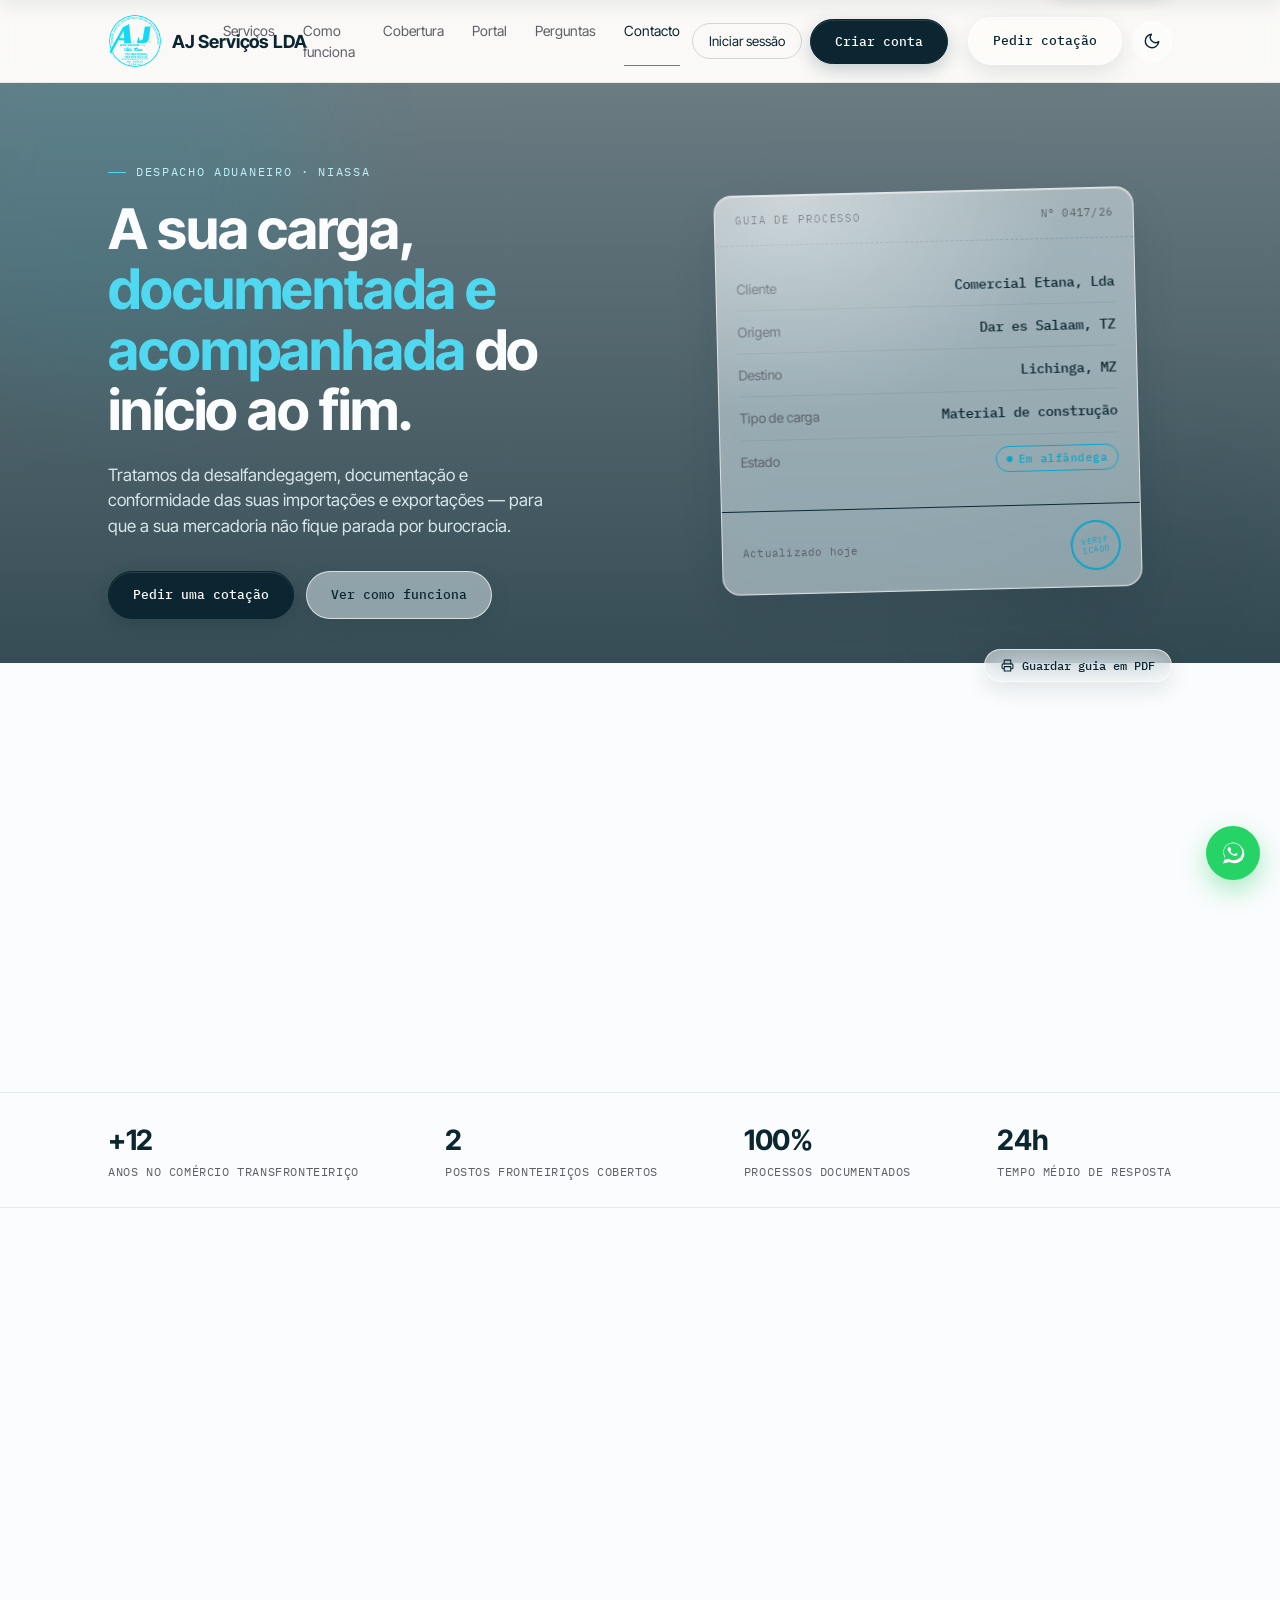
==== index.html @ 0378d236 "Add files via upload" ====
<!DOCTYPE html>
<html lang="pt-MZ">
<head>
<meta charset="UTF-8">
<meta name="viewport" content="width=device-width, initial-scale=1.0">
<title>AJ Serviços LDA — Agência Aduaneira</title>
<meta name="description" content="Despacho aduaneiro, documentação e conformidade para importação e exportação em Lichinga, Niassa. Processos claros, sem surpresas.">
<meta property="og:title" content="AJ Serviços LDA — Despacho aduaneiro em Lichinga">
<meta property="og:description" content="A sua carga, documentada e acompanhada do início ao fim. Peça uma cotação em minutos.">
<meta property="og:type" content="website">
<meta name="theme-color" content="#0B2630">
<link rel="icon" type="image/png" href="[data-uri]">
<link rel="preconnect" href="https://fonts.googleapis.com">
<link rel="preconnect" href="https://fonts.gstatic.com" crossorigin>
<link href="https://fonts.googleapis.com/css2?family=IBM+Plex+Mono:wght@400;500;600&family=Inter+Tight:wght@400;500;600;700;800&display=swap" rel="preload" as="style" onload="this.onload=null;this.rel='stylesheet'"><noscript><link href="https://fonts.googleapis.com/css2?family=IBM+Plex+Mono:wght@400;500;600&family=Inter+Tight:wght@400;500;600;700;800&display=swap" rel="stylesheet"></noscript><style>
:root{--ink:#0B2630;--paper:#FAFCFD;--amber:#0BA5C7;--amber-10: rgba(11,165,199,.1);--amber-glow: rgba(11,165,199,.35);--graphite:#5C5F66;--ink-10: rgba(11,38,48,.08);--ink-20: rgba(11,38,48,.16);--glass-bg: rgba(255,255,255,.46);--glass-bg-dark: rgba(255,255,255,.08);--glass-border: rgba(255,255,255,.65);--glass-border-dark: rgba(255,255,255,.16);--glass-highlight: rgba(255,255,255,.9);--process-bg:#0B2630;--on-dark:#FAFCFD;--header-bg: rgba(250,248,244,.72);--transition-theme: background .4s ease, color .4s ease, border-color .4s ease}[data-theme=dark]{--ink:#EAF6F8;--paper:#081318;--amber:#4FD8EF;--amber-10: rgba(79,216,239,.14);--amber-glow: rgba(79,216,239,.4);--graphite:#A0A4AD;--ink-10: rgba(255,255,255,.08);--ink-20: rgba(255,255,255,.18);--glass-bg: rgba(255,255,255,.06);--glass-bg-dark: rgba(255,255,255,.05);--glass-border: rgba(255,255,255,.14);--glass-border-dark: rgba(255,255,255,.12);--glass-highlight: rgba(255,255,255,.18);--process-bg:#0E232B;--header-bg: rgba(14,20,32,.72)}*{box-sizing:border-box;margin:0;padding:0}html{scroll-behavior:smooth;overflow-x:hidden;width:100%}body{background:var(--paper);color:var(--ink);width:100%;max-width:100vw;font-family:Inter Tight,-apple-system,BlinkMacSystemFont,sans-serif;-webkit-font-smoothing:antialiased;line-height:1.5;overflow-x:hidden;transition:var(--transition-theme)}.mono{font-family:IBM Plex Mono,monospace;letter-spacing:.02em}a{color:inherit}img{max-width:100%;display:block}.wrap{max-width:1120px;margin:0 auto;padding:0 20px;position:relative}@media(min-width:640px){.wrap{padding:0 28px}}section{padding:56px 0;position:relative;overflow:hidden}@media(min-width:720px){section{padding:100px 0}}.eyebrow{font-family:IBM Plex Mono,monospace;font-size:12px;letter-spacing:.14em;text-transform:uppercase;color:var(--amber);display:flex;align-items:center;gap:10px;margin-bottom:18px}.eyebrow:before{content:"";width:18px;height:1px;background:var(--amber)}h1,h2,h3{font-weight:700;letter-spacing:-.02em;color:var(--ink)}.reveal{opacity:0;transform:translateY(26px);transition:opacity .8s cubic-bezier(.2,.7,.2,1),transform .8s cubic-bezier(.2,.7,.2,1)}.reveal.in{opacity:1;transform:translateY(0)}.stagger .reveal:nth-child(1){transition-delay:0s}.stagger .reveal:nth-child(2){transition-delay:.08s}.stagger .reveal:nth-child(3){transition-delay:.16s}.stagger .reveal:nth-child(4){transition-delay:.24s}.stagger .reveal:nth-child(5){transition-delay:.32s}.stagger .reveal:nth-child(6){transition-delay:.4s}.blob{position:absolute;border-radius:50%;filter:blur(60px);pointer-events:none;z-index:0}.glass{position:relative}.glass:before{content:"";position:absolute;inset:0;border-radius:inherit;pointer-events:none;background:radial-gradient(120% 100% at 18% 0%,var(--glass-highlight) 0%,transparent 55%);opacity:.5;mix-blend-mode:overlay}.glass:after{content:"";position:absolute;inset:0;border-radius:inherit;pointer-events:none;box-shadow:inset 0 1px #ffffff80,inset 0 -1px #ffffff14}header{position:sticky;top:0;z-index:60;background:var(--header-bg);backdrop-filter:blur(14px) saturate(160%);-webkit-backdrop-filter:blur(14px) saturate(160%);border-bottom:1px solid var(--ink-10);transition:var(--transition-theme)}.nav{display:flex;align-items:center;justify-content:space-between;padding:16px 0;gap:12px}.brand{display:flex;align-items:center;gap:10px;font-weight:700;font-size:16px;letter-spacing:-.01em}@media(min-width:640px){.brand{font-size:18px}}.brand-mark{width:30px;height:30px;border:1.5px solid var(--ink);border-radius:50%;display:flex;align-items:center;justify-content:center;font-family:IBM Plex Mono,monospace;font-size:11px;font-weight:600;flex-shrink:0}.brand-mark{overflow:hidden;object-fit:cover;display:inline-block}img.brand-mark{border:1.5px solid var(--ink)}.navlinks{display:none;gap:28px;font-size:14px;color:var(--graphite)}@media(min-width:860px){.navlinks{display:flex}}.navlinks a{text-decoration:none;transition:color .15s;position:relative}.navlinks a:after{content:"";position:absolute;left:0;bottom:-4px;width:0;height:1px;background:var(--amber);transition:width .2s}.navlinks a:hover{color:var(--ink)}.navlinks a:hover:after{width:100%}.nav-right{display:flex;align-items:center;gap:10px;position:relative}.icon-btn{width:36px;height:36px;border-radius:50%;display:flex;align-items:center;justify-content:center;background:var(--glass-bg);backdrop-filter:blur(14px);-webkit-backdrop-filter:blur(14px);border:1px solid var(--glass-border);cursor:pointer;transition:transform .3s,border-color .3s;color:var(--ink)}.icon-btn:hover{transform:translateY(-2px);border-color:var(--amber-glow)}.icon-btn svg{width:16px;height:16px}.settings-panel{position:absolute;top:calc(100% + 10px);right:0;min-width:186px;padding:8px;background:var(--glass-bg);backdrop-filter:blur(20px) saturate(180%);-webkit-backdrop-filter:blur(20px) saturate(180%);border:1px solid var(--glass-border);border-radius:14px;box-shadow:0 20px 44px #0b26302e;opacity:0;visibility:hidden;transform:translateY(-6px);transition:opacity .2s,transform .2s,visibility .2s}.settings-panel.open{opacity:1;visibility:visible;transform:translateY(0)}.settings-row{display:flex;align-items:center;justify-content:space-between;gap:10px;padding:9px 10px;border-radius:8px;font-size:12.5px;color:var(--ink);cursor:pointer;font-family:IBM Plex Mono,monospace}.settings-row:hover{background:var(--ink-10)}.settings-row svg{width:14px;height:14px;flex-shrink:0}.settings-row .row-left{display:flex;align-items:center;gap:9px}.btn{font-family:IBM Plex Mono,monospace;font-size:13px;font-weight:500;padding:12px 20px;text-decoration:none;display:inline-flex;align-items:center;gap:8px;cursor:pointer;border:none;overflow:hidden;transition:transform .25s cubic-bezier(.2,.8,.2,1),box-shadow .25s,border-color .25s}@media(min-width:640px){.btn{padding:13px 24px}}.btn-solid{background:var(--ink);color:var(--paper);box-shadow:0 6px 18px #0b263038,inset 0 1px #ffffff1f;border:1px solid var(--ink);position:relative}.btn-solid:hover{transform:translateY(-2px);box-shadow:0 10px 26px #0b26304d,inset 0 1px #ffffff2e}.btn-glass{background:var(--glass-bg);backdrop-filter:blur(16px) saturate(180%);-webkit-backdrop-filter:blur(16px) saturate(180%);border:1px solid var(--glass-border);color:var(--ink);box-shadow:0 8px 22px #0b26301a;position:relative}.btn-glass:hover{transform:translateY(-2px);box-shadow:0 12px 30px #0b263029;border-color:var(--amber-glow)}.btn-round{border-radius:100px}.btn-square{border-radius:6px}.hero{padding:44px 0 32px}@media(min-width:720px){.hero{padding:80px 0 44px}}.hero{position:relative}.hero-bg{position:absolute;inset:0;z-index:0;overflow:hidden}.hero-bg img{position:absolute;inset:0;width:100%;height:100%;object-fit:cover;opacity:0;animation:heroFade 14s ease-in-out infinite}.hero-bg img:nth-child(2){animation-delay:7s}.hero-bg:after{content:"";position:absolute;inset:0;background:linear-gradient(180deg,#0b263099,#0b2630d1)}@keyframes heroFade{0%{opacity:0}8%{opacity:1}43%{opacity:1}50%{opacity:0}to{opacity:0}}.hero .eyebrow{color:#bfeff7}.hero .eyebrow:before{background:#4fd8ef}.hero h1{color:#fafcfd}.hero .blob-1{width:280px;height:280px;top:-80px;left:-80px;background:var(--amber-glow);opacity:.35}.hero .blob-2{width:240px;height:240px;bottom:-100px;right:-60px;background:var(--ink);opacity:.1}@media(min-width:720px){.hero .blob-1{width:420px;height:420px;top:-120px;left:-100px}.hero .blob-2{width:360px;height:360px;bottom:-140px;right:-60px}}.hero-grid{display:grid;grid-template-columns:1fr;gap:36px;align-items:center;position:relative;z-index:1}@media(min-width:900px){.hero-grid{grid-template-columns:1.1fr .9fr;gap:56px}}.hero h1{font-size:clamp(30px,7vw,56px);line-height:1.08;margin-bottom:18px}@media(min-width:720px){.hero h1{margin-bottom:22px}}.hero h1 em{font-style:normal;color:var(--amber)}.hero p{font-size:16px;color:var(--graphite);max-width:46ch;margin-bottom:26px}@media(min-width:720px){.hero p{font-size:17px;margin-bottom:32px}}.hero-actions{display:flex;gap:12px;flex-wrap:wrap}.manifest{background:var(--glass-bg);backdrop-filter:blur(22px) saturate(180%);-webkit-backdrop-filter:blur(22px) saturate(180%);border:1px solid var(--glass-border);border-radius:18px;box-shadow:0 20px 50px #0b263024;max-width:420px;margin:0 auto;z-index:1;opacity:0;transform:translateY(18px) rotate(0);animation:stampIn .8s cubic-bezier(.2,.7,.2,1) .3s forwards}@media(min-width:900px){.manifest{transform:translateY(18px) rotate(-1.4deg);margin:0}}@keyframes stampIn{to{opacity:1;transform:translateY(0) rotate(0)}}@media(min-width:900px){@keyframes stampIn{to{opacity:1;transform:translateY(0) rotate(-1.4deg)}}}.manifest-head{display:flex;justify-content:space-between;align-items:center;padding:16px 20px;border-bottom:1px dashed var(--ink-20);font-family:IBM Plex Mono,monospace;font-size:11px;letter-spacing:.08em;text-transform:uppercase;color:var(--graphite)}.manifest-body{padding:22px 20px}.manifest-row{display:flex;justify-content:space-between;padding:11px 0;border-bottom:1px solid var(--ink-10);font-size:13.5px;gap:10px}.manifest-row:last-child{border-bottom:none}.manifest-row .label{color:var(--graphite);flex-shrink:0}.manifest-row .value{font-family:IBM Plex Mono,monospace;font-weight:500;text-align:right}.status-pill{display:inline-flex;align-items:center;gap:6px;font-family:IBM Plex Mono,monospace;font-size:11px;letter-spacing:.04em;padding:4px 10px;border-radius:100px;border:1px solid var(--amber);color:var(--amber)}.status-pill:before{content:"";width:6px;height:6px;border-radius:50%;background:var(--amber);animation:pulse 1.8s ease-in-out infinite}@keyframes pulse{0%,to{opacity:1;box-shadow:0 0 #0ba5c780}50%{opacity:.6;box-shadow:0 0 0 5px #0ba5c700}}.manifest-foot{padding:16px 20px;border-top:1.5px solid var(--ink);display:flex;justify-content:space-between;align-items:center}.seal-stamp{width:50px;height:50px;border:2px solid var(--amber);border-radius:50%;display:flex;align-items:center;justify-content:center;flex-direction:column;color:var(--amber);font-family:IBM Plex Mono,monospace;font-size:8px;letter-spacing:.06em;transform:rotate(-8deg);text-align:center;line-height:1.15;flex-shrink:0}.trust-strip{border-top:1px solid var(--ink-10);border-bottom:1px solid var(--ink-10);padding:26px 0;overflow:hidden}.trust-grid{display:grid;grid-template-columns:1fr 1fr;gap:20px;font-family:IBM Plex Mono,monospace;font-size:11.5px;color:var(--graphite);text-transform:uppercase;letter-spacing:.05em}@media(min-width:640px){.trust-grid{display:flex;justify-content:space-between;gap:24px;font-size:12px}}.trust-grid strong{display:block;font-family:Inter Tight,sans-serif;font-size:24px;color:var(--ink);text-transform:none;letter-spacing:-.01em;margin-bottom:2px}@media(min-width:640px){.trust-grid strong{font-size:28px}}.section-head{max-width:60ch;margin-bottom:40px}@media(min-width:720px){.section-head{margin-bottom:56px}}.section-head h2{font-size:clamp(24px,6vw,38px)}.section-head p{color:var(--graphite);font-size:15.5px;margin-top:14px}@media(min-width:720px){.section-head p{font-size:16px}}.services-grid{display:grid;grid-template-columns:1fr;gap:16px}@media(min-width:600px){.services-grid{grid-template-columns:1fr 1fr;gap:18px}}@media(min-width:900px){.services-grid{grid-template-columns:repeat(3,1fr)}}.service{background:var(--glass-bg);backdrop-filter:blur(10px);-webkit-backdrop-filter:blur(10px);border:1px solid var(--ink-10);border-radius:14px;padding:26px 22px;transition:transform .3s cubic-bezier(.2,.8,.2,1),box-shadow .3s,border-color .3s}@media(min-width:720px){.service{padding:30px 26px}}.service:hover{transform:translateY(-5px);box-shadow:0 16px 34px #0b26301f;border-color:var(--amber-glow)}.service .icon{width:38px;height:38px;border-radius:10px;background:var(--amber-10);color:var(--amber);display:flex;align-items:center;justify-content:center;margin-bottom:16px;font-family:IBM Plex Mono,monospace;font-size:13px;font-weight:600}.service h3{font-size:17.5px;margin-bottom:9px}.service p{font-size:14px;color:var(--graphite)}.why-grid{display:grid;grid-template-columns:1fr;gap:14px}@media(min-width:560px){.why-grid{grid-template-columns:1fr 1fr}}@media(min-width:900px){.why-grid{grid-template-columns:repeat(4,1fr);gap:16px}}.why-card{padding:24px 20px;border-radius:14px;background:var(--glass-bg);backdrop-filter:blur(14px) saturate(160%);-webkit-backdrop-filter:blur(14px) saturate(160%);border:1px solid var(--glass-border);box-shadow:0 10px 26px #0b26300f}.why-card .num{font-family:IBM Plex Mono,monospace;font-size:22px;color:var(--amber);display:block;margin-bottom:10px}.why-card h3{font-size:15.5px;margin-bottom:6px}.why-card p{font-size:13px;color:var(--graphite)}.process{background:var(--process-bg);color:var(--on-dark);transition:var(--transition-theme)}.process .blob-3{width:320px;height:320px;top:-140px;right:-120px;background:var(--amber-glow);opacity:.18}@media(min-width:720px){.process .blob-3{width:500px;height:500px;top:-200px;right:-150px}}.process .eyebrow{color:#4fd8ef}.process .eyebrow:before{background:#4fd8ef}.process .section-head h2{color:var(--on-dark)}.process .section-head p{color:#faf8f4a6}.steps{display:grid;grid-template-columns:1fr;gap:14px;position:relative;z-index:1}@media(min-width:560px){.steps{grid-template-columns:1fr 1fr}}@media(min-width:900px){.steps{grid-template-columns:repeat(4,1fr);gap:16px}}.step{padding:24px 22px;border-radius:14px;background:var(--glass-bg-dark);backdrop-filter:blur(14px);-webkit-backdrop-filter:blur(14px);border:1px solid var(--glass-border-dark);transition:transform .3s cubic-bezier(.2,.8,.2,1),border-color .3s}.step:hover{transform:translateY(-4px);border-color:#0ba5c799}.step .num{font-family:IBM Plex Mono,monospace;font-size:12px;color:#4fd8ef;display:block;margin-bottom:14px}.step h3{font-size:16px;color:var(--on-dark);margin-bottom:8px;font-weight:600}.step p{font-size:13.5px;color:#faf8f499}.testimonial{text-align:center}.testimonial blockquote{font-size:clamp(19px,4.4vw,28px);line-height:1.4;max-width:56ch;margin:0 auto 24px;font-weight:500;letter-spacing:-.01em}.testimonial blockquote:before{content:"\201c";color:var(--amber)}.testimonial blockquote:after{content:"\201d";color:var(--amber)}.testimonial .who{font-family:IBM Plex Mono,monospace;font-size:12px;color:var(--graphite);text-transform:uppercase;letter-spacing:.06em}.route-wrap{background:var(--glass-bg);backdrop-filter:blur(16px) saturate(160%);-webkit-backdrop-filter:blur(16px) saturate(160%);border:1px solid var(--glass-border);border-radius:18px;padding:24px 18px 16px;box-shadow:0 16px 40px #0b263014}@media(min-width:720px){.route-wrap{padding:36px 28px 24px}}.route-svg{width:100%;height:auto;display:block}.route-path{stroke:var(--amber);stroke-width:2;fill:none;stroke-dasharray:600;stroke-dashoffset:600;transition:stroke-dashoffset 2.2s cubic-bezier(.2,.7,.2,1)}.route-wrap.in .route-path{stroke-dashoffset:0}.route-dot{fill:var(--ink)}.route-dot.end{fill:var(--amber)}.route-pulse{fill:none;stroke:var(--amber);stroke-width:1.5;opacity:0}.route-wrap.in .route-pulse{animation:routePulse 2s ease-out 2.1s infinite}@keyframes routePulse{0%{opacity:.8;r:6}to{opacity:0;r:18}}.route-label{font-family:IBM Plex Mono,monospace;font-size:10px;fill:var(--graphite)}@media(min-width:640px){.route-label{font-size:11px}}.route-label.strong{fill:var(--ink);font-weight:600}.portal-grid{display:grid;grid-template-columns:1fr;gap:32px;align-items:center}@media(min-width:900px){.portal-grid{grid-template-columns:.85fr 1.15fr;gap:48px}}.portal-mock{border-radius:16px;overflow:hidden;background:var(--glass-bg);backdrop-filter:blur(20px) saturate(180%);-webkit-backdrop-filter:blur(20px) saturate(180%);border:1px solid var(--glass-border);box-shadow:0 24px 60px #0b263024}.portal-bar{display:flex;gap:6px;padding:12px 16px;border-bottom:1px solid var(--ink-10)}.portal-bar span{width:9px;height:9px;border-radius:50%;background:var(--ink-20)}.portal-bar span:nth-child(1){background:#e28b7a}.portal-bar span:nth-child(2){background:#e8c069}.portal-bar span:nth-child(3){background:#8fb99b}.portal-table{padding:14px}@media(min-width:640px){.portal-table{padding:18px}}.portal-table-row{display:grid;grid-template-columns:1.4fr 1fr 1fr;gap:6px;padding:10px 6px;font-size:11px;align-items:center;border-radius:8px;transition:background .2s}@media(min-width:640px){.portal-table-row{gap:10px;padding:11px 8px;font-size:12.5px}}.portal-table-row:not(.head):hover{background:#7f7f7f14}.portal-table-row.head{font-family:IBM Plex Mono,monospace;font-size:9.5px;text-transform:uppercase;letter-spacing:.05em;color:var(--graphite);border-bottom:1px solid var(--ink-10);margin-bottom:4px}@media(min-width:640px){.portal-table-row.head{font-size:10.5px}}.tag{font-family:IBM Plex Mono,monospace;font-size:9.5px;padding:3px 7px;border-radius:100px;display:inline-block;width:fit-content;transition:background .4s,color .4s}@media(min-width:640px){.tag{font-size:10.5px;padding:4px 9px}}.tag.pending{background:var(--amber-10);color:var(--amber)}.tag.progress{background:#0b263014;color:var(--ink)}.tag.done{background:#4c6e5a1f;color:#4c6e5a}.portal-copy p{color:var(--graphite);font-size:15.5px;margin:16px 0 24px;max-width:44ch}@media(min-width:720px){.portal-copy p{font-size:16px}}.docs-grid{display:grid;grid-template-columns:1fr;gap:18px;perspective:1200px}@media(min-width:560px){.docs-grid{grid-template-columns:1fr 1fr;gap:22px}}@media(min-width:860px){.docs-grid{grid-template-columns:repeat(3,1fr);gap:26px}}.doc-card{background:var(--glass-bg);backdrop-filter:blur(14px) saturate(160%);-webkit-backdrop-filter:blur(14px) saturate(160%);border:1px solid var(--glass-border);border-radius:14px;padding:22px;box-shadow:0 18px 40px #0b26301a;transform-style:preserve-3d;transition:transform .15s ease-out,box-shadow .3s}@media(min-width:640px){.doc-card{padding:24px}}.doc-card:hover{box-shadow:0 24px 54px #0b26302e}.doc-tag{font-family:IBM Plex Mono,monospace;font-size:10px;color:var(--amber);text-transform:uppercase;letter-spacing:.08em;margin-bottom:14px;display:block}.doc-line{height:8px;border-radius:3px;background:var(--ink-10);margin-bottom:9px}.doc-line.w80{width:80%}.doc-line.w60{width:60%}.doc-line.w95{width:95%}.doc-line.w45{width:45%}.doc-foot{margin-top:18px;display:flex;justify-content:space-between;align-items:center}.doc-stamp{width:34px;height:34px;border-radius:50%;border:1.5px solid var(--amber);opacity:.7}.faq-item{border-bottom:1px solid var(--ink-10)}.faq-q{display:flex;justify-content:space-between;align-items:center;padding:19px 4px;cursor:pointer;font-size:15px;font-weight:600;gap:12px}@media(min-width:640px){.faq-q{font-size:16px;padding:22px 4px}}.faq-q .plus{color:var(--amber);transition:transform .3s;flex-shrink:0;display:flex}.faq-q .plus svg{width:16px;height:16px}.faq-item.open .plus{transform:rotate(180deg)}.faq-a{max-height:0;overflow:hidden;transition:max-height .35s ease,padding .35s ease;font-size:14px;color:var(--graphite);padding:0 4px}@media(min-width:640px){.faq-a{font-size:14.5px}}.faq-item.open .faq-a{max-height:700px;padding:0 4px 20px}.contact{background:var(--paper);border-top:1px solid var(--ink-10)}.contact-grid{display:grid;grid-template-columns:1fr;gap:36px}@media(min-width:900px){.contact-grid{grid-template-columns:.9fr 1.1fr;gap:56px}}.contact-info p{color:var(--graphite);font-size:15.5px;margin:16px 0 26px;max-width:40ch}@media(min-width:720px){.contact-info p{font-size:16px;margin-bottom:28px}}.contact-line{display:flex;justify-content:space-between;padding:13px 0;border-bottom:1px solid var(--ink-10);font-size:13.5px;gap:8px}@media(min-width:640px){.contact-line{font-size:14px}}.contact-line span:first-child{color:var(--graphite)}.contact-line span:last-child{font-family:IBM Plex Mono,monospace}#quoteForm{border-radius:16px;padding:24px;background:var(--glass-bg);backdrop-filter:blur(18px) saturate(180%);-webkit-backdrop-filter:blur(18px) saturate(180%);border:1px solid var(--glass-border);box-shadow:0 20px 50px #0b26301a}@media(min-width:640px){#quoteForm{padding:34px}}.field{margin-bottom:18px}@media(min-width:640px){.field{margin-bottom:20px}}.field label{display:block;font-family:IBM Plex Mono,monospace;font-size:11px;text-transform:uppercase;letter-spacing:.06em;color:var(--graphite);margin-bottom:8px}.field input,.field textarea,.field select{width:100%;border:none;border-bottom:1.5px solid var(--ink-20);background:transparent;padding:9px 2px;font-family:Inter Tight,sans-serif;font-size:16px;color:var(--ink);outline:none;transition:border-color .15s}.field select{appearance:none;-webkit-appearance:none;background-image:url("data:image/svg+xml,%3Csvg xmlns='http://www.w3.org/2000/svg' viewBox='0 0 24 24' fill='none' stroke='%235C5F66' stroke-width='2' stroke-linecap='round' stroke-linejoin='round'%3E%3Cpolyline points='6 9 12 15 18 9'%3E%3C/polyline%3E%3C/svg%3E");background-repeat:no-repeat;background-position:right 2px center;background-size:16px}.field select option{color:#111}.field input:focus,.field textarea:focus{border-bottom-color:var(--amber)}.field textarea{resize:vertical;min-height:70px}#quoteForm .btn{width:100%;justify-content:center;margin-top:6px}footer{border-top:1px solid var(--ink-10);padding:32px 0}@media(min-width:720px){footer{padding:40px 0}}.footer-row{display:flex;justify-content:space-between;align-items:center;flex-wrap:wrap;gap:12px;font-size:12.5px;color:var(--graphite)}@media(min-width:640px){.footer-row{font-size:13px}}@media(prefers-reduced-motion:reduce){.manifest{animation:none;opacity:1}.reveal{opacity:1;transform:none;transition:none}html{scroll-behavior:auto}.status-pill:before{animation:none}.route-wrap.in .route-pulse{animation:none}}:focus-visible{outline:2px solid var(--amber);outline-offset:2px}#adminView{display:none;background:var(--paper);min-height:100vh}#adminView .app{display:flex;min-height:100vh;flex-direction:column}@media(min-width:900px){#adminView .app{flex-direction:row}}#adminView .sidebar{background:#0e232b;color:#eaf6f8;flex-shrink:0;padding:16px 14px;display:flex;flex-direction:row;align-items:center;gap:14px;border-bottom:1px solid rgba(255,255,255,.12)}@media(min-width:900px){#adminView .sidebar{width:220px;flex-direction:column;align-items:stretch;padding:22px 16px;border-bottom:none;border-right:1px solid rgba(255,255,255,.12)}}#adminView .sb-brand{display:flex;align-items:center;gap:10px;font-weight:700;font-size:15px}#adminView .sb-mark{width:28px;height:28px;border-radius:8px;background:var(--amber);display:flex;align-items:center;justify-content:center;font-family:IBM Plex Mono,monospace;font-size:11px;font-weight:700;color:#0b2630;flex-shrink:0}#adminView .sb-back{display:flex;align-items:center;gap:6px;font-family:IBM Plex Mono,monospace;font-size:11.5px;color:#f1efe999;cursor:pointer;margin-left:auto}@media(min-width:900px){#adminView .sb-back{margin:22px 0 0}}#adminView .sb-back svg{width:13px;height:13px}#adminView .sb-back:hover{color:#eaf6f8}#adminView .sb-nav{display:none}@media(min-width:900px){#adminView .sb-nav{display:flex;flex-direction:column;gap:2px;margin-top:22px}}#adminView .sb-item{display:flex;align-items:center;gap:10px;padding:9px 10px;border-radius:8px;font-size:13.5px;color:#f1efe9b3;cursor:pointer;transition:background .15s,color .15s}#adminView .sb-item svg{width:16px;height:16px;flex-shrink:0}#adminView .sb-item:hover{background:#ffffff0f;color:#eaf6f8}#adminView .sb-item.active{background:var(--amber-10);color:var(--amber)}#adminView .sb-foot{display:none}@media(min-width:900px){#adminView .sb-foot{display:flex;align-items:center;gap:10px;margin-top:auto;padding-top:16px;border-top:1px solid rgba(255,255,255,.12)}}#adminView .avatar{width:30px;height:30px;border-radius:50%;background:var(--amber-10);color:var(--amber);display:flex;align-items:center;justify-content:center;font-family:IBM Plex Mono,monospace;font-size:11px;font-weight:600;flex-shrink:0}#adminView .sb-foot-text{font-size:12px;line-height:1.3}#adminView .sb-foot-text .name{color:#eaf6f8;font-weight:600}#adminView .sb-foot-text .role{color:#f1efe98c}#adminView main{flex:1;min-width:0}#adminView .topbar{display:flex;align-items:center;justify-content:space-between;gap:14px;flex-wrap:wrap;padding:18px 20px;border-bottom:1px solid var(--ink-10);position:sticky;top:0;background:var(--header-bg);backdrop-filter:blur(12px);z-index:10}@media(min-width:640px){#adminView .topbar{padding:22px 32px}}#adminView .topbar h1{font-size:19px;font-weight:700;letter-spacing:-.01em}#adminView .topbar .sub{font-family:IBM Plex Mono,monospace;font-size:11.5px;color:var(--graphite);margin-top:2px}#adminView .search{display:flex;align-items:center;gap:8px;padding:9px 14px;border-radius:100px;background:var(--glass-bg);backdrop-filter:blur(12px);border:1px solid var(--glass-border);font-size:13px;color:var(--graphite);min-width:0;flex:1;max-width:260px}#adminView .search svg{width:14px;height:14px;flex-shrink:0}#adminView .search input{border:none;background:transparent;outline:none;font-family:inherit;font-size:13px;width:100%;color:var(--ink)}#adminView .new-btn{display:flex;align-items:center;gap:7px;font-family:IBM Plex Mono,monospace;font-size:12.5px;font-weight:500;background:var(--ink);color:var(--paper);padding:10px 16px;border-radius:100px;border:none;cursor:pointer;box-shadow:0 6px 16px #0b263033;flex-shrink:0}#adminView .new-btn svg{width:14px;height:14px}#adminView .content{padding:20px}@media(min-width:640px){#adminView .content{padding:28px 32px}}#adminView .board{display:grid;grid-template-columns:1fr;gap:16px;margin-bottom:36px}@media(min-width:760px){#adminView .board{grid-template-columns:repeat(3,1fr);gap:18px}}#adminView .col-head{display:flex;align-items:center;justify-content:space-between;margin-bottom:12px;padding:0 4px}#adminView .col-head .title{font-size:13px;font-weight:600;display:flex;align-items:center;gap:8px}#adminView .col-dot{width:8px;height:8px;border-radius:50%}#adminView .col-dot.pend{background:var(--amber)}#adminView .col-dot.prog{background:#3e5c8a}#adminView .col-dot.done{background:#4c6e5a}#adminView .col-count{font-family:IBM Plex Mono,monospace;font-size:11px;color:var(--graphite);background:var(--ink-10);padding:2px 8px;border-radius:100px}#adminView .col-body{display:flex;flex-direction:column;gap:10px;min-height:40px}#adminView .card{background:var(--glass-bg);backdrop-filter:blur(14px) saturate(160%);border:1px solid var(--glass-border);border-radius:12px;padding:14px 14px 12px;box-shadow:0 8px 20px #0b26300f;cursor:pointer;transition:transform .2s,box-shadow .2s,border-color .2s}#adminView .card:hover{transform:translateY(-3px);box-shadow:0 14px 30px #0b26301f;border-color:#0ba5c74d}#adminView .card .client{font-size:14px;font-weight:600;margin-bottom:3px}#adminView .card .cargo{font-size:12px;color:var(--graphite);margin-bottom:10px}#adminView .card .meta{display:flex;align-items:center;justify-content:space-between}#adminView .card .pid{font-family:IBM Plex Mono,monospace;font-size:10.5px;color:var(--graphite)}#adminView .card .progress-tag{font-family:IBM Plex Mono,monospace;font-size:10px;padding:2px 8px;border-radius:100px}#adminView .progress-tag.pend{background:var(--amber-10);color:var(--amber)}#adminView .progress-tag.prog{background:#3e5c8a1a;color:#3e5c8a}#adminView .progress-tag.done{background:#4c6e5a1f;color:#4c6e5a}#adminView .stage-tracker{display:flex;align-items:center;gap:4px;margin:8px 0 10px}#adminView .stage-tracker .stage{flex:1;text-align:center;font-family:IBM Plex Mono,monospace;font-size:9px;padding:4px 2px;border-radius:6px;background:var(--ink-10);color:var(--graphite);white-space:nowrap;overflow:hidden;text-overflow:ellipsis}#adminView .stage-tracker .stage.done{background:#4c6e5a24;color:#4c6e5a}#adminView .stage-tracker .stage.active{background:var(--amber-10);color:var(--amber);font-weight:600;box-shadow:0 0 0 1px var(--amber-glow)}#adminView .card .foot-row{display:flex;align-items:center;justify-content:space-between;margin-top:10px;padding-top:10px;border-top:1px solid var(--ink-10)}#adminView .client-row,#adminView .doc-row{display:grid;grid-template-columns:1.6fr 1fr .8fr .9fr;gap:10px;align-items:center;padding:12px 4px;font-size:13.5px;border-bottom:1px solid var(--ink-10)}#adminView .client-row-head{color:var(--graphite);font-size:11.5px;text-transform:uppercase;letter-spacing:.04em;font-weight:600}#adminView .client-row .cn{display:flex;align-items:center;gap:10px}#adminView .doc-row .doc-name{display:flex;align-items:center;gap:8px}#adminView .doc-row .doc-name svg{width:16px;height:16px;color:var(--amber);flex-shrink:0}#adminView .stat-grid{display:grid;grid-template-columns:repeat(2,1fr);gap:14px}@media(min-width:700px){#adminView .stat-grid{grid-template-columns:repeat(4,1fr)}}#adminView .stat-card{background:var(--glass-bg);backdrop-filter:blur(16px) saturate(160%);border:1px solid var(--glass-border);border-radius:14px;padding:20px 18px}#adminView .stat-num{font-family:IBM Plex Mono,monospace;font-size:28px;font-weight:700;color:var(--ink)}#adminView .stat-label{font-size:12.5px;color:var(--graphite);margin-top:4px}#adminView .bar-row{display:flex;align-items:center;gap:12px;padding:9px 4px;font-size:13px}#adminView .bar-label{width:170px;flex-shrink:0;color:var(--ink)}#adminView .bar-track{flex:1;height:8px;border-radius:4px;background:var(--ink-10);overflow:hidden}#adminView .bar-fill{height:100%;background:var(--amber);border-radius:4px}#adminView .bar-val{width:22px;text-align:right;font-family:IBM Plex Mono,monospace;color:var(--graphite);flex-shrink:0}#adminView .settings-row{display:flex;align-items:center;justify-content:space-between;padding:13px 4px;font-size:13.5px;border-bottom:1px solid var(--ink-10)}#adminView .settings-row:last-child{border-bottom:none}#adminView .switch{width:38px;height:22px;border-radius:11px;background:var(--ink-10);position:relative;cursor:pointer;flex-shrink:0;transition:background .15s}#adminView .switch:after{content:"";position:absolute;top:2px;left:2px;width:18px;height:18px;border-radius:50%;background:#fff;box-shadow:0 1px 3px #00000040;transition:left .15s}#adminView .switch.on{background:var(--amber)}#adminView .switch.on:after{left:18px}@media(max-width:700px){#adminView .client-row,#adminView .doc-row{grid-template-columns:1fr;gap:4px;padding:12px 4px}#adminView .client-row-head{display:none}#adminView .bar-label{width:110px;font-size:12px}}#adminView .mini-avatar{width:22px;height:22px;border-radius:50%;background:var(--ink-10);color:var(--ink);display:flex;align-items:center;justify-content:center;font-family:IBM Plex Mono,monospace;font-size:9px;font-weight:600}#adminView .checklist-mini{font-family:IBM Plex Mono,monospace;font-size:10.5px;color:var(--graphite);display:flex;align-items:center;gap:4px}#adminView .checklist-mini svg{width:12px;height:12px}#adminView .panel-head{margin-bottom:16px}#adminView .panel-head h2{font-size:17px;font-weight:700}#adminView .panel-head .sub{font-family:IBM Plex Mono,monospace;font-size:11.5px;color:var(--graphite);margin-top:3px}#adminView .notes-card{background:var(--glass-bg);backdrop-filter:blur(16px) saturate(160%);border:1px solid var(--glass-border);border-radius:14px;padding:22px;box-shadow:0 12px 30px #0b26300f}#adminView .note-block{display:flex;align-items:flex-start;gap:10px;padding:8px 4px;border-radius:6px;transition:background .15s}#adminView .note-block:hover{background:var(--ink-10)}#adminView .chk{width:16px;height:16px;border-radius:4px;border:1.5px solid var(--ink-20);flex-shrink:0;margin-top:2px;display:flex;align-items:center;justify-content:center}#adminView .chk.done{background:var(--amber);border-color:var(--amber)}#adminView .chk.done svg{width:10px;height:10px;color:#fff}#adminView .note-text{font-size:13.5px}#adminView .note-text.done{color:var(--graphite);text-decoration:line-through}#adminView .divider-note{display:flex;align-items:center;gap:10px;margin:18px 0 10px}#adminView .divider-note .label{font-family:IBM Plex Mono,monospace;font-size:10.5px;text-transform:uppercase;letter-spacing:.06em;color:var(--graphite)}#adminView .divider-note .line{flex:1;height:1px;background:var(--ink-10)}#adminView .timeline-row{display:flex;align-items:center;gap:12px;padding:8px 4px;font-size:13px}#adminView .timeline-dot{width:7px;height:7px;border-radius:50%;background:var(--amber);flex-shrink:0}#adminView .timeline-date{font-family:IBM Plex Mono,monospace;font-size:11px;color:var(--graphite);width:74px;flex-shrink:0}#adminView .grid-two{display:grid;grid-template-columns:1fr;gap:18px}@media(min-width:900px){#adminView .grid-two{grid-template-columns:1.3fr 1fr}}#adminView footer.note{padding:16px 20px;text-align:center;font-family:IBM Plex Mono,monospace;font-size:11px;color:var(--graphite);border-top:1px solid var(--ink-10)}.skip-link{position:fixed;top:-60px;left:12px;z-index:200;background:var(--ink);color:var(--paper);padding:10px 18px;border-radius:8px;font-family:IBM Plex Mono,monospace;font-size:12.5px;text-decoration:none;transition:top .2s}.skip-link:focus{top:12px}.wa-float{position:fixed;bottom:20px;right:20px;z-index:80;width:54px;height:54px;border-radius:50%;background:#25d366;display:flex;align-items:center;justify-content:center;box-shadow:0 10px 26px #25d36666;text-decoration:none;transition:transform .25s}.wa-float:hover{transform:translateY(-3px) scale(1.05)}.wa-float svg{width:26px;height:26px;fill:#fff}.cta-bar{position:fixed;top:0;left:0;right:0;z-index:70;transform:translateY(-100%);transition:transform .3s ease;background:var(--glass-bg);backdrop-filter:blur(16px) saturate(180%);-webkit-backdrop-filter:blur(16px) saturate(180%);border-bottom:1px solid var(--glass-border);box-shadow:0 6px 20px #0b263014}.cta-bar.show{transform:translateY(0)}.cta-bar-inner{display:flex;align-items:center;justify-content:space-between;gap:12px;padding:10px 20px;max-width:1120px;margin:0 auto}@media(min-width:640px){.cta-bar-inner{padding:10px 28px}}.cta-bar-text{font-size:13px;font-weight:600}.cta-bar-text span{display:none}@media(min-width:560px){.cta-bar-text span{display:inline;font-weight:400;color:var(--graphite);margin-left:6px}}.compare-wrap{overflow-x:auto;border-radius:14px;border:1px solid var(--glass-border);background:var(--glass-bg);backdrop-filter:blur(14px);-webkit-backdrop-filter:blur(14px)}.compare{width:100%;border-collapse:collapse;min-width:520px}.compare th,.compare td{text-align:left;padding:14px 18px;font-size:13.5px;border-bottom:1px solid var(--ink-10)}.compare th{font-family:IBM Plex Mono,monospace;font-size:11px;text-transform:uppercase;letter-spacing:.05em;color:var(--graphite);font-weight:600}.compare td:first-child{color:var(--graphite);width:40%}.compare tr:last-child td{border-bottom:none}.compare .no{color:var(--graphite)}.compare .no:before{content:"\2715  ";color:#b23a2e}.compare .yes{color:var(--ink);font-weight:500}.compare .yes:before{content:"\2713  ";color:var(--amber)}.compare th:nth-child(3),.compare td:nth-child(3){background:var(--amber-10)}.form-progress{display:flex;align-items:center;gap:8px;margin-bottom:22px;font-family:IBM Plex Mono,monospace;font-size:11px;color:var(--graphite);text-transform:uppercase;letter-spacing:.05em}.form-progress .step-dot{width:8px;height:8px;border-radius:50%;background:var(--ink-10);transition:background .3s}.form-progress .step-dot.active{background:var(--amber)}.form-step{display:none}.form-step.active{display:block}.form-nav{display:flex;gap:10px;margin-top:6px}.wa-quick{display:flex;flex-direction:column;gap:8px;margin:14px 0}.wa-quick a{text-align:center;text-decoration:none}.form-nav .btn{flex:1}.btn-outline{background:transparent;border:1px solid var(--ink-20);color:var(--ink)}.btn-outline:hover{border-color:var(--amber)}.form-summary{font-size:13.5px;color:var(--graphite);line-height:1.8}.form-summary strong{color:var(--ink)}@media print{header,.cta-bar,.wa-float,.hero-actions,.trust-strip,#servicos,.why-grid,.process,.testimonial,#rota,#portal,.compare-wrap,#faq,.contact,footer,.print-hide{display:none!important}body{background:#fff}.hero{padding:20px 0}.hero-grid{display:block}.manifest{box-shadow:none;border:1.5px solid #0B2630;max-width:100%;animation:none;opacity:1;transform:none}}#pm{--r:12px}#pm .tb{display:flex;flex-wrap:wrap;align-items:center;gap:10px;margin-bottom:18px}#pm .tabs{display:flex;background:var(--ink-10);border-radius:10px;padding:3px}#pm .tabs button{border:0;background:none;font:500 12.5px IBM Plex Mono,monospace;color:var(--graphite);padding:7px 13px;border-radius:8px;cursor:pointer}#pm .tabs button.on{background:var(--paper);color:var(--ink);box-shadow:0 1px 4px #0000001f}#pm .chip{border:1px solid var(--ink-20);background:none;color:var(--graphite);font:500 12px IBM Plex Mono,monospace;padding:6px 12px;border-radius:100px;cursor:pointer}#pm .chip.on{background:var(--amber-10);color:var(--amber);border-color:var(--amber)}#pm .sp{flex:1}#pm .ghost{display:inline-flex;align-items:center;gap:6px;border:1px dashed var(--ink-20);background:none;color:var(--graphite);font:500 12px IBM Plex Mono,monospace;padding:7px 12px;border-radius:10px;cursor:pointer}#pm .ghost:hover{color:var(--amber);border-color:var(--amber)}#pm svg.i{width:14px;height:14px;fill:none;stroke:currentColor;stroke-width:2;stroke-linecap:round;stroke-linejoin:round;flex-shrink:0}#pm .bd{display:flex;gap:16px;overflow-x:auto;padding-bottom:20px;align-items:flex-start;scroll-snap-type:x proximity}#pm .cl{flex:0 0 285px;scroll-snap-align:start;border-radius:14px;padding:8px;transition:background .15s}#pm .cl.over{background:var(--amber-10);outline:2px dashed var(--amber)}#pm .ch{display:flex;align-items:center;gap:8px;padding:4px 4px 10px}#pm .dot{width:10px;height:10px;border-radius:50%;cursor:pointer;flex-shrink:0}#pm .cn{flex:1;min-width:0;font-weight:600;font-size:13px;border:0;background:none;color:var(--ink);padding:3px 5px;border-radius:6px;font-family:inherit}#pm .cn:hover,#pm .cn:focus{background:var(--ink-10);outline:0}#pm .cc{font:11px IBM Plex Mono,monospace;color:var(--graphite)}#pm .ib{border:0;background:none;color:var(--graphite);cursor:pointer;padding:4px;border-radius:6px;display:inline-flex}#pm .ib:hover{background:var(--ink-10);color:var(--ink)}#pm .cs{display:flex;flex-direction:column;gap:10px;min-height:44px}#pm .k{position:relative;background:var(--glass-bg);backdrop-filter:blur(14px);border:1px solid var(--glass-border);border-radius:var(--r);padding:13px;cursor:grab;box-shadow:0 6px 18px #0b26300f;transition:transform .15s,box-shadow .15s,border-color .15s}#pm .k:hover{transform:translateY(-2px);border-color:var(--amber);box-shadow:0 12px 26px #0b26301f}#pm .k.drag{opacity:.4}#pm .k b{display:block;font-size:14px;margin-bottom:3px;padding-right:46px}#pm .k small{display:block;font-size:12px;color:var(--graphite);margin-bottom:10px}#pm .row{display:flex;align-items:center;gap:8px;flex-wrap:wrap;font:10.5px IBM Plex Mono,monospace;color:var(--graphite)}#pm .tag{padding:2px 8px;border-radius:100px;font-size:10px}#pm .p-alta{background:#c83c3c1f;color:#c83c3c}#pm .p-media{background:var(--amber-10);color:var(--amber)}#pm .p-baixa{background:#4c6e5a24;color:#4c8a64}#pm .late{color:#c83c3c;font-weight:600}#pm .bar{height:4px;border-radius:2px;background:var(--ink-10);margin:10px 0 0;overflow:hidden}#pm .bar i{display:block;height:100%;background:var(--amber)}#pm .qa{position:absolute;top:8px;right:8px;display:none;gap:2px;background:var(--paper);border:1px solid var(--ink-10);border-radius:8px;padding:2px}#pm .k:hover .qa{display:flex}#pm .av{width:22px;height:22px;border-radius:50%;background:var(--amber-10);color:var(--amber);display:inline-flex;align-items:center;justify-content:center;font:600 9px IBM Plex Mono,monospace;margin-left:auto}#pm .add{display:flex;gap:6px;align-items:center;width:100%;border:0;background:none;color:var(--graphite);font:13px inherit;font-family:inherit;padding:9px 8px;border-radius:8px;cursor:pointer;margin-top:6px}#pm .add:hover{background:var(--ink-10);color:var(--ink)}#pm .empty{text-align:center;color:var(--graphite);font-size:12px;padding:16px;border:1px dashed var(--ink-20);border-radius:10px}#pm table{width:100%;border-collapse:collapse;font-size:13px}#pm th{text-align:left;font:600 11px IBM Plex Mono,monospace;text-transform:uppercase;letter-spacing:.04em;color:var(--graphite);padding:10px 8px;border-bottom:1px solid var(--ink-20);cursor:pointer;white-space:nowrap}#pm td{padding:11px 8px;border-bottom:1px solid var(--ink-10);white-space:nowrap}#pm tr.r:hover{background:var(--amber-10);cursor:pointer}#pm .tw{overflow-x:auto}#pmShade{position:fixed;inset:0;background:#00000059;z-index:90;display:none}#pmDr{position:fixed;top:0;right:0;bottom:0;width:min(520px,100%);background:var(--paper);color:var(--ink);z-index:91;transform:translate(105%);transition:transform .25s ease;box-shadow:-20px 0 50px #0003;overflow-y:auto;padding:22px 26px 40px;font-family:inherit}#pmDr.open{transform:none}#pmDr .ti{width:100%;font:700 24px inherit;font-family:inherit;border:0;background:none;color:var(--ink);padding:6px;border-radius:8px;margin:10px 0 14px}#pmDr .ti:hover,#pmDr .ti:focus{background:var(--ink-10);outline:0}#pmDr .pr{display:grid;grid-template-columns:110px 1fr;gap:4px 10px;align-items:center;margin-bottom:6px}#pmDr .pr label{font-size:12px;color:var(--graphite)}#pmDr input,#pmDr select,#pmDr textarea{font:13.5px inherit;font-family:inherit;color:var(--ink);background:none;border:1px solid transparent;border-radius:8px;padding:7px 8px;width:100%}#pmDr input:hover,#pmDr select:hover,#pmDr textarea:hover{background:var(--ink-10)}#pmDr input:focus,#pmDr select:focus,#pmDr textarea:focus{outline:0;border-color:var(--amber);background:var(--paper)}#pmDr select option{background:var(--paper);color:var(--ink)}#pmDr h4{font:600 11px IBM Plex Mono,monospace;text-transform:uppercase;letter-spacing:.05em;color:var(--graphite);margin:24px 0 8px;display:flex;justify-content:space-between}#pmDr .ck{display:flex;align-items:center;gap:8px;padding:2px 0}#pmDr .ck input[type=checkbox]{width:17px;height:17px;accent-color:var(--amber);flex-shrink:0}#pmDr .ck input[type=text]{flex:1}#pmDr .ck.d input[type=text]{text-decoration:line-through;color:var(--graphite)}#pmDr .ck .x{opacity:0}#pmDr .ck:hover .x{opacity:1}#pmDr textarea{min-height:110px;resize:vertical;line-height:1.5}#pmDr .lg{font:12px IBM Plex Mono,monospace;color:var(--graphite);padding:3px 0}#pmDr .acts{display:flex;gap:8px;margin-top:26px;flex-wrap:wrap}#pmDr .btn2{font:500 12.5px IBM Plex Mono,monospace;border:1px solid var(--ink-20);background:none;color:var(--ink);padding:9px 14px;border-radius:10px;cursor:pointer}#pmDr .btn2.red{color:#c83c3c;border-color:#c83c3c66}#pmToast{position:fixed;left:50%;bottom:24px;transform:translate(-50%);background:var(--ink);color:var(--paper);padding:11px 16px;border-radius:12px;font-size:13px;z-index:99;display:none;gap:14px;align-items:center;box-shadow:0 10px 30px #0000004d}#pmToast button{background:none;border:0;color:var(--amber);font:600 13px inherit;cursor:pointer}@media(max-width:640px){#pm .cl{flex-basis:80vw}#pmDr{padding:18px}}#loginView,#clientView{display:none;min-height:100vh;background:var(--paper);color:var(--ink)}.au{display:grid;grid-template-columns:minmax(0,1fr) minmax(0,1.05fr);min-height:100vh}.au-side{background:linear-gradient(155deg,#0b2630,#0e4a5c 62%,#0ba5c7 140%);color:#eaf6f8;padding:44px 52px;display:flex;flex-direction:column;justify-content:space-between;position:relative;overflow:hidden}.au-side:after{content:"";position:absolute;width:420px;height:420px;border-radius:50%;right:-160px;bottom:-140px;background:radial-gradient(circle,rgba(11,165,199,.35),transparent 70%)}.au-logo{font-weight:700;font-size:17px;letter-spacing:-.01em}.au-logo.m{display:none;color:var(--amber);margin:18px 0 4px}.au-hero h2{font-size:clamp(26px,3vw,38px);line-height:1.15;letter-spacing:-.02em;margin-bottom:30px;max-width:440px}.au-hero ul{list-style:none;display:grid;gap:18px;max-width:420px}.au-hero li{display:flex;gap:14px;font-size:13.5px;line-height:1.45;color:#eaf6f8bf}.au-hero li b{display:block;color:#fff;font-size:14.5px;margin-bottom:2px}.au-hero li i{flex:0 0 26px;height:26px;border-radius:50%;background:#0ba5c740;color:#7fe0f2;display:flex;align-items:center;justify-content:center;font-style:normal;font-size:13px}.au-foot{font:12px IBM Plex Mono,monospace;color:#eaf6f88c;position:relative;z-index:1}.au-main{display:flex;align-items:center;justify-content:center;padding:32px 22px}.au-box{width:100%;max-width:410px}.lg-back{font:12px IBM Plex Mono,monospace;color:var(--graphite);cursor:pointer;display:inline-block;margin-bottom:22px}.lg-back:hover{color:var(--amber)}.au-tabs{display:grid;grid-template-columns:1fr 1fr;background:var(--ink-10);border-radius:12px;padding:4px;margin-bottom:26px}.au-tabs button{border:0;background:none;padding:10px;border-radius:9px;font:600 13.5px inherit;font-family:inherit;color:var(--graphite);cursor:pointer;transition:all .15s}.au-tabs button.on{background:var(--paper);color:var(--ink);box-shadow:0 2px 8px #0000001f}.au-box h1{font-size:28px;letter-spacing:-.025em;margin-bottom:6px}.au-p{font-size:14px;color:var(--graphite);line-height:1.5;margin-bottom:22px}.fl{margin-bottom:15px}.fl label{display:block;font-size:12.5px;font-weight:500;margin-bottom:6px}.fl input,.pw input{width:100%;padding:13px 14px;border-radius:12px;border:1.5px solid var(--ink-20);background:var(--paper);color:var(--ink);font:15px inherit;font-family:inherit;transition:border-color .15s,box-shadow .15s}.fl input:focus{outline:0;border-color:var(--amber);box-shadow:0 0 0 4px var(--amber-10)}.pw{position:relative}.pw input{padding-right:84px}.pw button{position:absolute;right:8px;top:50%;transform:translateY(-50%);border:0;background:none;color:var(--amber);font:600 12px IBM Plex Mono,monospace;cursor:pointer;padding:8px}.meter{display:flex;align-items:center;gap:10px;margin-top:8px;opacity:0;transition:opacity .15s}.meter.on{opacity:1}.meter b{flex:1;height:5px;border-radius:3px;background:var(--ink-10);overflow:hidden}.meter i{display:block;height:100%;width:0;border-radius:3px;transition:width .25s,background .25s}.meter span{font:11px IBM Plex Mono,monospace;color:var(--graphite);min-width:72px;text-align:right}.au-ck{display:flex;gap:10px;font-size:12.5px;color:var(--graphite);line-height:1.45;margin:4px 0 12px;cursor:pointer}.au-ck input{width:17px;height:17px;accent-color:var(--amber);flex-shrink:0;margin-top:1px}.au-row{display:flex;justify-content:flex-end;margin:-4px 0 12px}.au-box a[data-m],#auForgot{color:var(--amber);cursor:pointer;font-size:12.5px;font-weight:500}.au-box a[data-m]:hover{text-decoration:underline}.au-err{color:#c83c3c;font-size:13px;min-height:20px;margin-bottom:8px;line-height:1.4}.au-btn{width:100%;padding:14px;border:0;border-radius:100px;background:var(--ink);color:var(--paper);font:600 14.5px inherit;font-family:inherit;cursor:pointer;transition:transform .15s,opacity .15s}.au-btn:hover{transform:translateY(-1px)}.au-btn:disabled{opacity:.55;cursor:wait;transform:none}.au-btn.load span:after{content:"";display:inline-block;width:13px;height:13px;margin-left:10px;vertical-align:-2px;border:2px solid currentColor;border-right-color:transparent;border-radius:50%;animation:auSp .7s linear infinite}.au-btn.ghost{background:none;color:var(--ink);border:1.5px solid var(--ink-20)}@keyframes auSp{to{transform:rotate(360deg)}}.au-alt{text-align:center;font-size:13px;color:var(--graphite);margin-top:20px}#auDone{text-align:center;padding:6px 0}.au-ic{width:62px;height:62px;border-radius:50%;background:var(--amber-10);color:var(--amber);display:flex;align-items:center;justify-content:center;font-size:26px;margin:4px auto 18px}#auDone p{font-size:14px;color:var(--graphite);line-height:1.55;margin-bottom:10px}#auDone p b{color:var(--ink)}#auDone p.s{font-size:12.5px;margin-bottom:18px}#auDone .au-back2{display:block;margin-top:18px;color:var(--amber);font-size:13px;cursor:pointer}.au-demo{margin-top:22px;padding:12px 14px;border-radius:12px;background:var(--amber-10);font-size:12px;line-height:1.5;color:var(--graphite)}.au-demo b{color:var(--ink)}.au-demo code{font:11.5px IBM Plex Mono,monospace;color:var(--amber)}@media(max-width:860px){.au{grid-template-columns:1fr}.au-side{display:none}.au-logo.m{display:block}.au-main{align-items:flex-start;padding-top:20px}}.cv-head{display:flex;justify-content:space-between;align-items:center;padding:16px 22px;border-bottom:1px solid var(--ink-10);position:sticky;top:0;background:var(--header-bg);backdrop-filter:blur(12px);z-index:5}.cv-head .lg-brand{margin:0}.cv-head span{font-size:12.5px;color:var(--graphite);margin-right:12px}.cv-out{border:1px solid var(--ink-20);background:none;color:var(--ink);padding:7px 13px;border-radius:100px;font:12px IBM Plex Mono,monospace;cursor:pointer}.cv-main{max-width:760px;margin:0 auto;padding:28px 18px 70px}.cv-main h1{font-size:clamp(24px,5vw,32px);letter-spacing:-.02em}.cv-sub{color:var(--graphite);font-size:14px;margin:6px 0 22px}.cv-card{background:var(--glass-bg);backdrop-filter:blur(16px);border:1px solid var(--glass-border);border-radius:18px;padding:22px;margin-bottom:18px;box-shadow:0 12px 30px #0b263012}.cv-top{display:flex;justify-content:space-between;gap:10px;flex-wrap:wrap;align-items:flex-start}.cv-top b{font-size:18px;display:block}.cv-top small{color:var(--graphite);font-size:13px}.cv-st{font:600 11.5px IBM Plex Mono,monospace;padding:5px 12px;border-radius:100px;color:#fff;white-space:nowrap}.cv-pr{margin:18px 0 6px;display:flex;justify-content:space-between;font:12px IBM Plex Mono,monospace;color:var(--graphite)}.cv-bar{height:10px;border-radius:5px;background:var(--ink-10);overflow:hidden}.cv-bar i{display:block;height:100%;background:linear-gradient(90deg,var(--amber),#4C8A64);border-radius:5px;transition:width .6s}.cv-msg{margin:18px 0;padding:14px 16px;border-radius:12px;background:var(--amber-10);border-left:3px solid var(--amber);font-size:14px;line-height:1.5}.cv-msg small{display:block;font:11px IBM Plex Mono,monospace;color:var(--graphite);margin-bottom:4px}.cv-cols{display:grid;gap:18px;grid-template-columns:1fr}@media(min-width:620px){.cv-cols{grid-template-columns:1fr 1fr}}.cv-cols h4,.cv-card h4.t{font:600 11px IBM Plex Mono,monospace;text-transform:uppercase;letter-spacing:.05em;color:var(--graphite);margin:0 0 8px}.cv-it{display:flex;gap:9px;align-items:flex-start;font-size:13.5px;padding:5px 0}.cv-it i{width:17px;height:17px;border-radius:50%;flex-shrink:0;margin-top:1px;border:2px solid var(--ink-20)}.cv-it.ok i{background:#4c8a64;border-color:#4c8a64;box-shadow:inset 0 0 0 3px var(--paper)}.cv-it.ok{color:var(--graphite)}.cv-tl{margin-top:20px}.cv-tl div{font-size:13px;padding:5px 0 5px 16px;border-left:2px solid var(--ink-10);position:relative}.cv-tl div:before{content:"";position:absolute;left:-5px;top:11px;width:8px;height:8px;border-radius:50%;background:var(--amber)}.cv-tl span{font:11px IBM Plex Mono,monospace;color:var(--graphite);margin-right:8px}.cv-foot{display:flex;gap:10px;flex-wrap:wrap;margin-top:20px}.cv-foot a{font:600 13px inherit;font-family:inherit;padding:10px 18px;border-radius:100px;background:var(--ink);color:var(--paper);text-decoration:none}.cv-empty{text-align:center;padding:50px 20px;color:var(--graphite)}#ajSync{position:fixed;left:14px;bottom:14px;font:11px IBM Plex Mono,monospace;color:var(--graphite);background:var(--paper);border:1px solid var(--ink-10);padding:5px 10px;border-radius:100px;z-index:80;display:none}#ajSync.err{color:#c83c3c;border-color:#c83c3c}#ajBanner{display:flex;justify-content:center;align-items:center;padding:10px 44px 10px 16px;background:var(--amber);color:#fff;font-size:13.5px;text-align:center;position:relative;line-height:1.4}#ajBanner button{position:absolute;right:10px;top:50%;transform:translateY(-50%);border:0;background:none;color:#fff;font-size:22px;cursor:pointer;line-height:1}#adm .tabs{display:inline-flex;background:var(--ink-10);border-radius:10px;padding:3px;margin-bottom:18px}#adm .tabs button{border:0;background:none;font:500 12.5px IBM Plex Mono,monospace;color:var(--graphite);padding:8px 16px;border-radius:8px;cursor:pointer}#adm .tabs button.on{background:var(--paper);color:var(--ink);box-shadow:0 1px 4px #0000001f}#adm .cd{background:var(--glass-bg);backdrop-filter:blur(14px);border:1px solid var(--glass-border);border-radius:16px;padding:20px;margin-bottom:16px}#adm h3{font-size:15px;margin-bottom:4px}#adm .hn{font-size:12.5px;color:var(--graphite);margin-bottom:14px;line-height:1.5}#adm .g{display:grid;gap:10px;grid-template-columns:1fr}@media(min-width:700px){#adm .g.c3{grid-template-columns:1fr 1fr 1fr}#adm .g.c2{grid-template-columns:1fr 1fr}}#adm label{display:block;font-size:12px;color:var(--graphite)}#adm input,#adm select,#adm textarea{display:block;width:100%;margin-top:5px;padding:10px 12px;border-radius:10px;border:1px solid var(--ink-20);background:var(--paper);color:var(--ink);font:14px inherit;font-family:inherit}#adm textarea{min-height:76px;resize:vertical}#adm input:focus,#adm select:focus,#adm textarea:focus{outline:0;border-color:var(--amber);box-shadow:0 0 0 3px var(--amber-10)}#adm .bt{border:0;background:var(--ink);color:var(--paper);font:600 13px inherit;font-family:inherit;padding:11px 20px;border-radius:100px;cursor:pointer}#adm .bt.g2{background:none;color:var(--ink);border:1px solid var(--ink-20)}#adm .bt:disabled{opacity:.5}#adm .rw{display:flex;align-items:center;gap:12px;padding:11px 0;border-bottom:1px solid var(--ink-10);flex-wrap:wrap}#adm .rw:last-child{border:0}#adm .rw .n{flex:1;min-width:150px}#adm .rw .n b{display:block;font-size:14px}#adm .rw .n small{color:var(--graphite);font-size:12px}#adm .rw select{width:auto;margin:0;padding:7px 10px}#adm .st{font:12px IBM Plex Mono,monospace;margin-left:12px;color:var(--graphite)}#adm .st.er{color:#c83c3c}#adm .tg{display:flex;align-items:center;gap:8px;font-size:13.5px;color:var(--ink);margin-bottom:10px}#adm .tg input{width:auto;margin:0;accent-color:var(--amber)}#adm summary{cursor:pointer;font-size:13px;font-weight:600;padding:4px 0}.brand-mark{width:44px!important;height:44px!important}@media(min-width:640px){.brand-mark{width:54px!important;height:54px!important}}#adminView .sb-brand .brand-mark{width:42px!important;height:42px!important}.au-logo{display:flex;align-items:center;gap:10px}.au-logo .au-lg{width:46px!important;height:46px!important}.logo-custom img.brand-mark{object-fit:contain!important;border-radius:10px!important;border:0!important;background:transparent!important}#adminView .sb-back+.sb-back{display:none}#adminView .sb-foot{cursor:pointer;border-radius:10px;transition:background .15s}#adminView .sb-foot:hover{background:#ffffff12}.acct{width:38px;height:38px;border-radius:50%;border:1.5px solid var(--amber);background:var(--amber-10);color:var(--amber);font:600 12px IBM Plex Mono,monospace;cursor:pointer;flex-shrink:0}.acct:hover{background:var(--amber);color:#fff}#acctMenu{display:none;position:fixed;z-index:120;min-width:230px;background:var(--paper);color:var(--ink);border:1px solid var(--ink-10);border-radius:14px;box-shadow:0 18px 44px #00000040;padding:6px}#acctMenu .am-h{padding:10px 12px 12px;border-bottom:1px solid var(--ink-10);margin-bottom:4px}#acctMenu .am-h b{display:block;font-size:14px}#acctMenu .am-h small{display:block;font-size:12px;color:var(--graphite);margin:2px 0 6px;word-break:break-all}#acctMenu .am-h em{font:600 10px IBM Plex Mono,monospace;font-style:normal;background:var(--amber-10);color:var(--amber);padding:2px 8px;border-radius:100px}#acctMenu button{display:block;width:100%;text-align:left;border:0;background:none;color:var(--ink);font:13.5px inherit;font-family:inherit;padding:10px 12px;border-radius:8px;cursor:pointer}#acctMenu button:hover{background:var(--ink-10)}#acctMenu hr{border:0;border-top:1px solid var(--ink-10);margin:6px 0 4px}#acctMenu .red{color:#c83c3c;margin-top:14px}#ajMaint{position:fixed;inset:0;z-index:500;background:var(--paper);color:var(--ink);display:flex;align-items:center;justify-content:center;text-align:center;padding:30px}#ajMaint h2{font-size:clamp(24px,5vw,38px);letter-spacing:-.02em;max-width:560px;margin-bottom:18px}#ajMaint a{font:12px IBM Plex Mono,monospace;color:var(--graphite);cursor:pointer;text-decoration:underline}#pm .cg{display:grid;grid-template-columns:repeat(7,minmax(0,1fr));gap:4px}#pm .ch0{font:600 11px IBM Plex Mono,monospace;color:var(--graphite);text-align:center;padding:6px}#pm .cd0{min-height:84px;border:1px solid var(--ink-10);border-radius:8px;padding:4px;overflow:hidden}#pm .cd0.td{border-color:var(--amber);background:var(--amber-10)}#pm .cd0>span{font:10px IBM Plex Mono,monospace;color:var(--graphite)}.ev{font-size:11.5px;padding:3px 6px;margin-top:3px;background:var(--ink-10);border-left:3px solid var(--amber);border-radius:4px;cursor:pointer;white-space:nowrap;overflow:hidden;text-overflow:ellipsis}.ev.lt{color:#c83c3c}.ev small{color:var(--graphite)}.br{display:grid;grid-template-columns:minmax(80px,140px) 1fr 28px;gap:10px;align-items:center;font-size:12.5px;margin:8px 0}.bx{display:block;background:var(--ink-10);border-radius:4px;height:8px}.bx i{display:block;height:100%;border-radius:4px;background:var(--amber)}.br b{text-align:right}.st2 h4{font:600 11px IBM Plex Mono,monospace;text-transform:uppercase;letter-spacing:.05em;color:var(--graphite);margin-bottom:8px}.st2 .notes-card{margin-bottom:0}.st2{gap:16px}.client-row.cr:hover{background:var(--amber-10)}.nav-auth{display:flex;align-items:center;gap:8px}.na-login{border:1.5px solid var(--ink-20);background:none;color:var(--ink);font:600 13.5px inherit;font-family:inherit;padding:9px 16px;border-radius:100px;cursor:pointer;white-space:nowrap}.na-login:hover{border-color:var(--amber);color:var(--amber)}.na-login .l-long{display:none}.na-signup{display:none!important}.nav-right>a.btn-glass{display:none}@media(min-width:640px){.na-login .l-long{display:inline}.na-login .l-short{display:none}.na-signup{display:inline-flex!important}.nav-right>a.btn-glass{display:inline-flex}}.pt-actions{display:flex;gap:10px;flex-wrap:wrap;margin:18px 0 10px}.pt-note{font-size:12.5px;color:var(--graphite);line-height:1.5;max-width:420px}.au-g{display:flex;align-items:center;justify-content:center;gap:10px;width:100%;padding:13px;border-radius:100px;border:1.5px solid var(--ink-20);background:var(--paper);color:var(--ink);font:600 14px inherit;font-family:inherit;cursor:pointer;transition:border-color .15s,transform .15s}.au-g:hover{border-color:var(--amber);transform:translateY(-1px)}.au-or{display:flex;align-items:center;gap:12px;margin:18px 0 4px;font:11px IBM Plex Mono,monospace;color:var(--graphite);text-transform:uppercase}.au-or:before,.au-or:after{content:"";flex:1;border-top:1px solid var(--ink-10)}#auG{margin-bottom:18px}html{-webkit-text-size-adjust:100%;text-size-adjust:100%}html,body{overflow-x:clip}img,video{max-width:100%}[data-auth=in],html[data-logged="1"] [data-auth=out]{display:none!important}html[data-logged="1"] .acct[data-auth=in]{display:inline-flex!important;align-items:center;justify-content:center}html[data-logged="1"] .na-area[data-auth=in]{display:none!important}html[data-logged="1"] .pt-actions[data-auth=in]{display:flex!important}html[data-logged="1"] .vid-btn[data-auth=in]{display:inline-flex!important}@media(min-width:640px){html[data-logged="1"] .na-area[data-auth=in]{display:inline-flex!important}}.nav-in{display:flex;align-items:center;gap:8px}#loginView,#clientView,.au,.lg-wrap{min-height:100dvh}.vid-sec{padding:26px 0 8px}.vid-card{position:relative;max-width:1040px;margin:0 auto;border-radius:22px;overflow:hidden;background:#0b2630;aspect-ratio:16/9;box-shadow:0 26px 60px #0b263047;cursor:pointer}.vid-media{position:absolute;inset:0}.vid-media video{position:absolute;inset:0;width:100%;height:100%;object-fit:cover;background:#0b2630}.vid-shade{position:absolute;inset:0;background:linear-gradient(180deg,#0b263000 38%,#0b2630e6);pointer-events:none}.vid-cta{position:absolute;left:0;right:0;bottom:0;padding:clamp(16px,3vw,32px);display:flex;gap:18px;align-items:flex-end;justify-content:space-between;flex-wrap:wrap;color:#fff}.vid-eb{font:600 11px IBM Plex Mono,monospace;letter-spacing:.06em;text-transform:uppercase;color:#7fe0f2}.vid-cta h3{font-size:clamp(22px,3.6vw,34px);letter-spacing:-.02em;margin:5px 0}.vid-cta p{font-size:clamp(13px,1.6vw,15.5px);opacity:.88;max-width:440px;line-height:1.45}.vid-chips{display:flex;gap:6px;flex-wrap:wrap;margin-top:12px}.vid-chips span{font:11px IBM Plex Mono,monospace;padding:5px 11px;border-radius:100px;background:#ffffff24;backdrop-filter:blur(6px)}.vid-btn{border:0;background:#fff;color:#0b2630;font:700 14.5px inherit;font-family:inherit;padding:14px 26px;border-radius:100px;cursor:pointer;white-space:nowrap;transition:transform .15s,box-shadow .15s;box-shadow:0 8px 24px #0000004d}.vid-btn:hover{transform:translateY(-2px)}.vid-mute{position:absolute;top:14px;right:14px;width:40px;height:40px;border-radius:50%;border:0;background:#0b263099;color:#fff;backdrop-filter:blur(6px);cursor:pointer;display:flex;align-items:center;justify-content:center;z-index:2}.vid-mute .i-on{display:none}.vid-mute.on .i-on{display:block}.vid-mute.on .i-off{display:none}.vid-play{position:absolute;top:50%;left:50%;transform:translate(-50%,-70%);width:68px;height:68px;border-radius:50%;border:0;background:#ffffffeb;color:#0b2630;display:none;align-items:center;justify-content:center;cursor:pointer;z-index:2;pointer-events:none}.vid-card.paused .vid-play{display:flex}.vid-fallback{position:absolute;inset:0;display:none;flex-direction:column;align-items:center;justify-content:center;gap:6px;color:#ffffffd9;background:radial-gradient(circle at 25% 20%,#0e4a5c,#0b2630);font:12px IBM Plex Mono,monospace;text-align:center;padding:20px}.vid-fallback b{font-size:16px}.vid-card.novid .vid-fallback{display:flex}.vid-card.novid .vid-play,.vid-card.novid .vid-mute{display:none}@media(max-width:640px){.vid-sec{padding:18px 0 4px}.vid-card{aspect-ratio:auto;border-radius:18px}.vid-media{position:relative;aspect-ratio:16/9}.vid-shade{display:none}.vid-cta{position:static;padding:18px;flex-direction:column;align-items:stretch}.vid-btn{width:100%;text-align:center}.vid-chips{display:none}.vid-play{width:56px;height:56px;transform:translate(-50%,-50%)}}#acctPanel{position:fixed;inset:0;z-index:600;visibility:hidden}#acctPanel.on{visibility:visible}.ap-shade{position:absolute;inset:0;background:#00000073;opacity:0;transition:opacity .2s}#acctPanel.on .ap-shade{opacity:1}.ap-box{position:absolute;top:0;right:0;bottom:0;width:min(460px,100%);background:var(--paper);color:var(--ink);transform:translate(105%);transition:transform .25s ease;overflow-y:auto;padding:20px 22px calc(40px + env(safe-area-inset-bottom,0px));box-shadow:-20px 0 50px #00000040}#acctPanel.on .ap-box{transform:none}.ap-top{display:flex;justify-content:space-between;align-items:center;margin-bottom:16px}.ap-top b{font-size:18px}.ap-x{border:0;background:var(--ink-10);color:var(--ink);width:36px;height:36px;border-radius:50%;font-size:22px;cursor:pointer;line-height:1}.ap-id{display:flex;gap:14px;align-items:center;padding:16px;border-radius:16px;background:var(--amber-10);margin-bottom:14px}.ap-av{width:56px;height:56px;border-radius:50%;background:var(--amber);color:#fff;display:flex;align-items:center;justify-content:center;font:700 18px IBM Plex Mono,monospace;flex-shrink:0}.ap-id b{display:block;font-size:16px}.ap-id small{display:block;color:var(--graphite);font-size:12.5px;word-break:break-all;margin:2px 0 6px}.ap-id em{font:600 10px IBM Plex Mono,monospace;font-style:normal;background:var(--paper);color:var(--amber);padding:2px 9px;border-radius:100px}.ap-sec{border:1px solid var(--ink-10);border-radius:16px;padding:16px;margin-bottom:12px}.ap-sec h4{font:600 11px IBM Plex Mono,monospace;text-transform:uppercase;letter-spacing:.05em;color:var(--graphite);margin-bottom:12px}.ap-sec label{display:block;font-size:12px;color:var(--graphite);margin-bottom:10px}.ap-sec input{display:block;width:100%;margin-top:5px;padding:11px 12px;border-radius:10px;border:1px solid var(--ink-20);background:var(--paper);color:var(--ink);font:15px inherit;font-family:inherit}.ap-sec input:focus{outline:0;border-color:var(--amber);box-shadow:0 0 0 3px var(--amber-10)}.ap-sec input:disabled{opacity:.6}.ap-n{font-size:12.5px;color:var(--graphite);line-height:1.5;margin-bottom:12px}.ap-row{display:flex;align-items:center;gap:12px;flex-wrap:wrap}.ap-st{font:12px IBM Plex Mono,monospace;color:#4c8a64}.ap-st.er{color:#c83c3c}.ap-b{border:0;background:var(--ink);color:var(--paper);font:600 13.5px inherit;font-family:inherit;padding:12px 20px;border-radius:100px;cursor:pointer;min-height:44px}.ap-b:disabled{opacity:.5}.ap-b.ghost{background:none;color:var(--ink);border:1.5px solid var(--ink-20);display:block;width:100%;margin-bottom:10px;text-align:center}.ap-b.red{background:#c83c3c;color:#fff;display:block;width:100%;margin-top:6px}.nav.wrap{padding:14px clamp(16px,4vw,28px);box-sizing:border-box}.grid-two>*,.st2>*{min-width:0}.stat-grid>*{min-width:0}@media(max-width:420px){.br{grid-template-columns:minmax(64px,96px) 1fr 24px;gap:8px}}.vid-cta h3{color:#fff!important}.vid-cta p{color:#ffffffe0!important}.brand-mark{border:0!important;border-radius:0!important;background:transparent!important;box-shadow:none!important;object-fit:contain!important}#adminView .sb-brand .brand-mark{filter:none!important}.nav-right .btn,.na-login{white-space:nowrap}@media(min-width:640px)and (max-width:1099px){.nav-right>a.btn-glass{display:none}}@media(min-width:1100px){.nav-right>a.btn-glass{display:inline-flex}}header{transition:transform .3s ease,background .3s ease,border-color .3s ease}header.hide{transform:translateY(-101%)}@media print{header.hide{transform:none}}html.aj-restore #siteView,html.aj-restore #loginView{display:none!important}.brand{min-width:0;white-space:nowrap}.brand:focus-visible,.au-logo:focus-visible,.sb-brand:focus-visible{outline:2px solid var(--amber);outline-offset:4px;border-radius:8px}@media(max-width:420px){.brand{font-size:14px!important;gap:7px}header .brand-mark{width:38px!important;height:38px!important}.nav.wrap{gap:8px}}.dr-foot{position:sticky;bottom:-40px;margin:26px -26px -40px;padding:14px 26px calc(16px + env(safe-area-inset-bottom,0px));background:var(--paper);border-top:1px solid var(--ink-10);text-align:center}.btn-ok{display:flex;align-items:center;justify-content:center;gap:8px;width:100%;border:0;border-radius:100px;background:#2e9e5b;color:#fff;font:700 15px inherit;font-family:inherit;padding:14px;cursor:pointer;box-shadow:0 8px 20px #2e9e5b59;transition:transform .15s,background .15s}.btn-ok:hover{background:#27874e;transform:translateY(-1px)}.btn-ok:disabled{opacity:.7;cursor:wait;transform:none}.btn-ok svg{width:18px!important;height:18px!important;stroke-width:3!important}.dr-foot small{display:block;margin-top:8px;font-size:11.5px;color:var(--graphite)}html{scroll-padding-top:76px}section[id]{scroll-margin-top:76px}.hero p{color:#d7e7ea}.hero h1 em{color:#4fd8ef}.navlinks a.on{color:var(--ink)}.navlinks a.on:after{width:100%}.hbtn{width:40px;height:40px;border-radius:50%;display:inline-flex;align-items:center;justify-content:center;background:var(--glass-bg);border:1px solid var(--glass-border);color:var(--ink);cursor:pointer;font-size:22px;line-height:1;flex-shrink:0}.hbtn svg{width:18px;height:18px;display:block}#themeBtn .s,[data-theme=dark] #themeBtn .m{display:none}[data-theme=dark] #themeBtn .s,#themeBtn .m{display:flex}#menuBtn{display:none}.lg-back{background:none;border:0;padding:10px 0;font-family:IBM Plex Mono,monospace}.portal-bar{align-items:center}.portal-bar:after{content:"Exemplo ilustrativo";margin-left:auto;font:10px IBM Plex Mono,monospace;color:var(--graphite)}html.aj-restore:after{content:"A abrir a sua \e1rea\2026";position:fixed;inset:0;display:grid;place-items:center;background:var(--paper);color:var(--graphite);font:14px IBM Plex Mono,monospace;z-index:1000}.fe{color:#c83c3c;font-size:12.5px;margin-top:6px}[aria-invalid=true]{border-bottom-color:#c83c3c!important}.wa-quick .btn{justify-content:center}#navSheet{position:fixed;inset:0;z-index:300;visibility:hidden}#navSheet.on{visibility:visible}#navSheet .sh{position:absolute;inset:0;background:#00000073;opacity:0;transition:opacity .2s}#navSheet.on .sh{opacity:1}#navSheet .bx{position:absolute;left:0;right:0;bottom:0;max-height:92dvh;overflow:auto;background:var(--paper);color:var(--ink);border-radius:22px 22px 0 0;padding:16px 18px calc(22px + env(safe-area-inset-bottom));transform:translateY(100%);transition:transform .25s}#navSheet.on .bx{transform:none}#navSheet .sh-top{display:flex;justify-content:space-between;align-items:center;margin-bottom:6px;font-size:18px}#navSheet a.l{display:flex;justify-content:space-between;align-items:center;min-height:52px;padding:0 6px;border-bottom:1px solid var(--ink-10);font-size:17px;font-weight:600;text-decoration:none}#navSheet .btn{width:100%;justify-content:center;min-height:48px;margin-top:10px}html[data-logged="1"] #shArea{display:flex!important}.seg{display:grid;grid-template-columns:repeat(3,1fr);background:var(--ink-10);border-radius:12px;padding:4px;margin:16px 0 6px}.seg button{min-height:42px;border:0;background:none;border-radius:9px;font:600 13.5px Inter Tight,sans-serif;color:var(--graphite);cursor:pointer}.seg button.on{background:var(--paper);color:var(--ink);box-shadow:0 2px 8px #0000001f}#mBar,#aTabs{display:none}#pm .mv{display:none;width:100%;margin-top:10px;padding:9px;border-radius:8px;border:1px solid var(--ink-20);background:var(--paper);color:var(--ink);font:12px IBM Plex Mono,monospace}@media(max-width:859px){#menuBtn{display:inline-flex}#mBar{display:flex;gap:10px;position:fixed;left:0;right:0;bottom:0;z-index:75;padding:10px 14px calc(10px + env(safe-area-inset-bottom));background:var(--header-bg);backdrop-filter:blur(16px);-webkit-backdrop-filter:blur(16px);border-top:1px solid var(--ink-10)}#mBar .btn{flex:1;justify-content:center;min-height:48px;font-size:14px;padding:0 12px}#mBar .wa{flex:0 0 48px;height:48px;background:#25d366;border-radius:50%;display:flex;align-items:center;justify-content:center}#mBar .wa svg{width:24px;height:24px;fill:#fff}#siteView{padding-bottom:calc(76px + env(safe-area-inset-bottom))}.wa-float,.cta-bar{display:none!important}body.kb #mBar{display:none}}@media(max-width:899px){#aTabs{display:flex;position:fixed;left:0;right:0;bottom:0;z-index:40;background:#0e232b;padding:6px 4px calc(6px + env(safe-area-inset-bottom));border-top:1px solid rgba(255,255,255,.12)}#aTabs button{flex:1;display:flex;flex-direction:column;align-items:center;justify-content:center;gap:2px;min-height:52px;border:0;background:none;color:#eaf6f8a6;font:600 10.5px Inter Tight,sans-serif;cursor:pointer;border-radius:10px}#aTabs button svg{width:20px;height:20px}#aTabs button.on{color:#4fd8ef;background:#ffffff12}#adminView .content{padding-bottom:96px}input,select,textarea,#pm .cn,#pmDr .ti{font-size:16px!important}#pm .mv{display:block}#pmDr .pr{grid-template-columns:1fr}#pmDr{padding:18px}.dr-foot{margin:26px -18px -40px;padding-inline:18px}#pmToast{bottom:84px;width:calc(100% - 24px);justify-content:space-between}#pm .cd0{min-height:60px}.ev{font-size:10px}}@media(pointer:coarse){.icon-btn,.hbtn{min-width:44px;min-height:44px}#pm .tabs button,#pm .chip,#pm .ghost,#adm .tabs button,.faq-q{min-height:44px}#pm .ib,#pmDr .ib{min-width:40px;min-height:40px;align-items:center;justify-content:center}#pm .qa{display:flex;position:static;border:0;padding:0;margin:-4px -6px 4px auto;width:fit-content;background:none}#pmDr .ck .x{opacity:1}#pm .dot{width:18px;height:18px}}section:not(.hero){content-visibility:auto;contain-intrinsic-size:auto 700px}@media(max-width:859px){*,*:before,*:after{backdrop-filter:none!important;-webkit-backdrop-filter:none!important}header,#mBar{background:var(--paper)!important}}@media(prefers-reduced-motion:reduce){*,*:before,*:after{animation:none!important;transition:none!important}}.dq{display:flex;gap:10px;flex-wrap:wrap}.dq input[type=search]{flex:1 1 200px;min-height:44px;padding:0 14px;border-radius:12px;border:1px solid var(--ink-20);background:var(--paper);color:var(--ink);font-size:16px}.dq-f{display:flex;gap:8px;overflow-x:auto;margin:12px 0;padding-bottom:2px}.dq-f button{white-space:nowrap;min-height:40px;padding:0 14px;border-radius:99px;border:1px solid var(--ink-20);background:none;color:var(--ink);font:600 13px Inter Tight,sans-serif;cursor:pointer}.dq-f button.on{background:var(--ink);color:var(--paper)}.doc-row[role=button]{cursor:pointer}.doc-row[role=button]:hover{background:var(--ink-10)}.dq-s{background:none;border:0;color:inherit;font:inherit;cursor:pointer;min-height:32px;padding:0 6px}.dq-h,.dq-e{font-size:13px;color:var(--graphite);margin-top:12px}#dqD{border:0;border-radius:18px;padding:22px;width:min(440px,92vw);background:var(--paper);color:var(--ink)}#dqD::backdrop{background:#00000080}#dqD label{display:block;font-size:13px;font-weight:600;margin-top:12px}#dqD input,#dqD select,#dqD textarea{display:block;width:100%;margin-top:6px;padding:11px 12px;border-radius:10px;border:1px solid var(--ink-20);background:var(--paper);color:var(--ink);font:16px Inter Tight,sans-serif}.dq-b{display:flex;gap:8px;justify-content:flex-end;margin-top:18px;flex-wrap:wrap}

</style>
<link rel="preload" as="video" href="aj_adn_vid.mp4" type="video/mp4">
<script>window.AJ_UI_GET=function(k){try{return JSON.parse(localStorage.getItem("aj_ui")||"{}")[k]}catch(e){}};window.AJ_UI_SET=function(k,v){try{var o=JSON.parse(localStorage.getItem("aj_ui")||"{}");if(v===""||v==null)delete o[k];else o[k]=v;localStorage.setItem("aj_ui",JSON.stringify(o))}catch(e){}};if(AJ_UI_GET("area"))document.documentElement.classList.add("aj-restore");
try{var t=localStorage.getItem('aj_theme');document.documentElement.setAttribute('data-theme',t=='dark'||(t!='light'&&matchMedia('(prefers-color-scheme: dark)').matches)?'dark':'light')}catch(e){}
</script>
</head>
<body>

<a href="#servicos" class="skip-link">Saltar para o conteúdo</a>

<div id="siteView">

<div class="cta-bar" id="ctaBar">
  <div class="cta-bar-inner">
    <div class="cta-bar-text">AJ Serviços LDA<span>— peça a sua cotação em minutos</span></div>
    <a href="#contacto" class="btn btn-solid btn-round" style="padding:9px 18px; font-size:12px;">Pedir cotação</a>
  </div>
</div>

<a class="wa-float print-hide" href="https://wa.me/258865686897?text=Ol%C3%A1%2C%20gostaria%20de%20pedir%20uma%20cota%C3%A7%C3%A3o" target="_blank" rel="noopener" aria-label="Contactar via WhatsApp" title="Contactar via WhatsApp">
  <svg viewBox="0 0 32 32" aria-hidden="true"><path d="M16 3C9.4 3 4 8.4 4 15c0 2.4.7 4.6 1.9 6.5L4 29l7.7-1.9c1.8 1 3.9 1.5 6.3 1.5 6.6 0 12-5.4 12-12S22.6 3 16 3zm0 21.8c-2.1 0-4-.6-5.6-1.6l-.4-.2-4.6 1.2 1.2-4.5-.3-.4C5.2 17.6 4.6 16.3 4.6 15 4.6 8.9 9.8 4 16 4s11.4 4.9 11.4 11-5.6 9.8-11.4 9.8zm6.1-7.6c-.3-.2-2-1-2.3-1.1-.3-.1-.5-.2-.8.2-.2.3-.9 1.1-1.1 1.3-.2.2-.4.2-.7.1-.3-.2-1.4-.5-2.6-1.6-1-.9-1.6-2-1.8-2.3-.2-.3 0-.5.1-.6.1-.1.3-.4.5-.5.1-.2.2-.3.3-.5.1-.2 0-.4 0-.5 0-.2-.8-1.9-1.1-2.6-.3-.7-.6-.6-.8-.6h-.7c-.2 0-.5.1-.8.4-.3.3-1 1-1 2.4s1.1 2.8 1.2 3c.1.2 2.1 3.3 5.2 4.5.7.3 1.3.5 1.7.6.7.2 1.4.2 1.9.1.6-.1 1.8-.7 2-1.4.3-.7.3-1.3.2-1.4-.1-.2-.3-.2-.6-.4z"/></svg>
</a><header>
  <div class="wrap nav">
    <div class="brand"><img class="brand-mark" src="[data-uri]" alt="AJ Serviços Lda"/>AJ Serviços LDA</div>
    <nav class="navlinks">
      <a href="#servicos">Serviços</a><a href="#processo">Como funciona</a><a href="#rota">Cobertura</a>
      <a href="#portal">Portal</a><a href="#faq">Perguntas</a><a href="#contacto">Contacto</a>
    </nav>
    <div class="nav-right">
      
      <a href="#contacto" class="btn btn-glass btn-round">Pedir cotação</a>
      
    </div>
  </div>
</header>

<section class="hero">
  <div class="hero-bg"><img src="[data-uri]" alt="" fetchpriority="high" decoding="async"><img src="[data-uri]" alt="" loading="lazy" decoding="async"></div>
  <div class="blob blob-1"></div><div class="blob blob-2"></div>
  <div class="wrap hero-grid">
    <div class="reveal in">
      <div class="eyebrow">Despacho aduaneiro · Niassa</div>
      <h1>A sua carga, <em>documentada e acompanhada</em> do início ao fim.</h1>
      <p>Tratamos da desalfandegagem, documentação e conformidade das suas importações e exportações — para que a sua mercadoria não fique parada por burocracia.</p>
      <div class="hero-actions">
        <a href="#contacto" class="btn btn-solid btn-round">Pedir uma cotação</a>
        <a href="#processo" class="btn btn-glass btn-round">Ver como funciona</a>
      </div>
    </div>
    <div class="manifest glass">
      <div class="manifest-head"><span>Guia de Processo</span><span class="mono">Nº 0417/26</span></div>
      <div class="manifest-body">
        <div class="manifest-row"><span class="label">Cliente</span><span class="value">Comercial Etana, Lda</span></div>
        <div class="manifest-row"><span class="label">Origem</span><span class="value">Dar es Salaam, TZ</span></div>
        <div class="manifest-row"><span class="label">Destino</span><span class="value">Lichinga, MZ</span></div>
        <div class="manifest-row"><span class="label">Tipo de carga</span><span class="value">Material de construção</span></div>
        <div class="manifest-row"><span class="label">Estado</span><span class="value"><span class="status-pill">Em alfândega</span></span></div>
      </div>
      <div class="manifest-foot"><span class="mono" style="font-size:11px; color:var(--graphite);">Actualizado hoje</span><div class="seal-stamp">VERIF<br>ICADO</div></div>
    </div>
  </div>
</section>

<div class="wrap print-hide" style="margin-top:-14px; padding-bottom:8px; text-align:right; position:relative; z-index:1;">
  <button class="btn btn-glass btn-round" style="font-size:11.5px; padding:8px 16px;" onclick="window.print()">
    <svg viewBox="0 0 24 24" width="13" height="13" fill="none" stroke="currentColor" stroke-width="2" stroke-linecap="round" stroke-linejoin="round"><polyline points="6 9 6 2 18 2 18 9"></polyline><path d="M6 18H4a2 2 0 0 1-2-2v-5a2 2 0 0 1 2-2h16a2 2 0 0 1 2 2v5a2 2 0 0 1-2 2h-2"></path><rect x="6" y="14" width="12" height="8"></rect></svg>
    Guardar guia em PDF
  </button>
</div>
<section id="video" class="vid-sec"><div class="wrap">
 <div class="vid-card paused" id="vidCard">
  <div class="vid-media">
   <video id="ajVid" muted loop playsinline preload="auto" aria-label="Como acompanhar o seu processo aduaneiro"><source src="aj_adn_vid.mp4#t=0.1" type="video/mp4"><source src="aj_adn_vid.webm#t=0.1" type="video/webm"></video>
   <div class="vid-fallback"><b>Portal do cliente</b><span>Acompanhe cada etapa da sua carga</span></div>
   <button class="vid-play" aria-label="Reproduzir"><svg viewBox="0 0 24 24" width="26" height="26" fill="currentColor"><path d="M8 5v14l11-7z"/></svg></button>
   <button class="vid-mute" id="vidMute" aria-label="Ativar som"><svg class="i-off" viewBox="0 0 24 24" width="18" height="18" fill="none" stroke="currentColor" stroke-width="2" stroke-linecap="round" stroke-linejoin="round"><path d="M11 5 6 9H2v6h4l5 4V5z"/><path d="m22 9-6 6M16 9l6 6"/></svg><svg class="i-on" viewBox="0 0 24 24" width="18" height="18" fill="none" stroke="currentColor" stroke-width="2" stroke-linecap="round" stroke-linejoin="round"><path d="M11 5 6 9H2v6h4l5 4V5z"/><path d="M15.5 8.5a5 5 0 0 1 0 7M19 5a10 10 0 0 1 0 14"/></svg></button>
  </div>
  <div class="vid-shade"></div>
  <div class="vid-cta"><div><span class="vid-eb">Portal do cliente</span><h3>Veja o seu processo</h3><p>Acompanhe cada etapa da sua mercadoria, sem ter de perguntar a ninguém.</p><div class="vid-chips"><span>Estado em tempo real</span><span>O que falta fazer</span><span>Documentos</span></div></div>
   <button class="vid-btn" id="vidCta" data-auth="out">Veja o seu processo →</button><button class="vid-btn" id="vidArea" data-auth="in">Ir para o meu processo →</button></div>
 </div>
</div></section>


<div class="trust-strip">
  <div class="wrap trust-grid">
    <div><strong><span class="count" data-prefix="+" data-target="12">0</span></strong>anos no comércio transfronteiriço</div>
    <div><strong><span class="count" data-target="2">0</span></strong>postos fronteiriços cobertos</div>
    <div><strong><span class="count" data-target="100" data-suffix="%">0</span></strong>processos documentados</div>
    <div><strong><span class="count" data-target="24" data-suffix="h">0</span></strong>tempo médio de resposta</div>
  </div>
</div>

<section id="servicos">
  <div class="wrap">
    <div class="section-head reveal"><div class="eyebrow">O que fazemos</div><h2>Cada etapa do despacho, tratada por quem conhece o processo.</h2><p>Simplificamos a parte burocrática do comércio internacional, para que possa focar-se no seu negócio.</p></div>
    <div class="services-grid stagger">
      <div class="service reveal"><div class="icon">01</div><h3>Desalfandegamento</h3><p>Tratamento completo da documentação exigida para libertação da sua carga na fronteira.</p></div>
      <div class="service reveal"><div class="icon">02</div><h3>Documentação</h3><p>Facturas, guias de remessa e certificados organizados e conferidos antes do envio.</p></div>
      <div class="service reveal"><div class="icon">03</div><h3>Conformidade</h3><p>Evite multas e retenções — verificamos que tudo está de acordo com a legislação em vigor.</p></div>
      <div class="service reveal"><div class="icon">04</div><h3>Acompanhamento</h3><p>Saiba sempre em que fase está a sua mercadoria, sem precisar de perguntar.</p></div>
      <div class="service reveal"><div class="icon">05</div><h3>Consultoria aduaneira</h3><p>Aconselhamento sobre regimes, taxas e a melhor forma de estruturar a sua importação.</p></div>
      <div class="service reveal"><div class="icon">06</div><h3>Logística de última milha</h3><p>Coordenação com transportadoras locais até à entrega final em Lichinga.</p></div>
    </div>
  </div>
</section>

<section>
  <div class="wrap">
    <div class="section-head reveal"><div class="eyebrow">Porquê nós</div><h2>Experiência local, com o rigor que o comércio internacional exige.</h2></div>
    <div class="why-grid stagger">
      <div class="why-card reveal"><span class="num">01</span><h3>Conhecimento local</h3><p>Anos de experiência nos postos fronteiriços da região.</p></div>
      <div class="why-card reveal"><span class="num">02</span><h3>Resposta rápida</h3><p>Contacto directo, sem intermediários nem demoras.</p></div>
      <div class="why-card reveal"><span class="num">03</span><h3>Transparência total</h3><p>Sabe sempre o custo e o estado real do seu processo.</p></div>
      <div class="why-card reveal"><span class="num">04</span><h3>Rede de confiança</h3><p>Parcerias sólidas com transportadoras e entidades locais.</p></div>
    </div>
  </div>
</section>

<section id="comparacao">
  <div class="wrap">
    <div class="section-head reveal"><div class="eyebrow">Porquê usar uma agência</div><h2>O que muda entre despachar sozinho e ter quem trate por si.</h2></div>
    <div class="compare-wrap reveal">
      <table class="compare">
        <thead><tr><th>Situação</th><th>Sem agência</th><th>Com a AJ Serviços LDA</th></tr></thead>
        <tbody>
          <tr><td>Documentação</td><td class="no">Preenchida por conta própria, risco de erros</td><td class="yes">Verificada por quem conhece o processo</td></tr>
          <tr><td>Prazos</td><td class="no">Sem previsão clara, atrasos frequentes</td><td class="yes">Fases claras, acompanhamento constante</td></tr>
          <tr><td>Comunicação</td><td class="no">Sem ponto de contacto fixo</td><td class="yes">Resposta directa, mesmo dia útil</td></tr>
          <tr><td>Risco de multas</td><td class="no">Maior, por desconhecimento das normas</td><td class="yes">Reduzido — conformidade verificada</td></tr>
          <tr><td>Estado da carga</td><td class="no">Só se souber a quem perguntar</td><td class="yes">Visível no portal, sem esperar resposta</td></tr>
        </tbody>
      </table>
    </div>
  </div>
</section>

<section class="process" id="processo">
  <div class="blob blob-3"></div>
  <div class="wrap">
    <div class="section-head reveal"><div class="eyebrow">Como funciona</div><h2>Da sua encomenda à entrega — quatro fases claras.</h2><p>Sem surpresas: sabe sempre o que esperar e quando.</p></div>
    <div class="steps stagger">
      <div class="step reveal"><span class="num mono">01</span><h3>Pedido</h3><p>Envia-nos os detalhes da carga e o processo é aberto no mesmo dia.</p></div>
      <div class="step reveal"><span class="num mono">02</span><h3>Documentação</h3><p>Preparamos e verificamos toda a papelada necessária junto das entidades.</p></div>
      <div class="step reveal"><span class="num mono">03</span><h3>Desalfandegamento</h3><p>Acompanhamos o processo na fronteira até à libertação da mercadoria.</p></div>
      <div class="step reveal"><span class="num mono">04</span><h3>Entrega</h3><p>Confirmamos a chegada e fechamos o processo com o comprovativo.</p></div>
    </div>
  </div>
</section>

<section class="testimonial">
  <div class="wrap reveal">
    <blockquote>Finalmente deixámos de perder tempo a perguntar "onde está a nossa carga?" — agora sabemos sempre em que fase está.</blockquote>
    <div class="who">Cliente do sector de materiais de construção · Lichinga</div>
  </div>
</section>

<section id="rota">
  <div class="wrap">
    <div class="section-head reveal"><div class="eyebrow">Cobertura</div><h2>A rota que a sua carga percorre até chegar a si.</h2></div>
    <div class="route-wrap reveal" id="routeWrap">
      <svg class="route-svg" viewBox="0 0 800 220" xmlns="http://www.w3.org/2000/svg" preserveAspectRatio="xMidYMid meet">
        <path class="route-path" d="M 70 150 C 260 40, 480 210, 720 70" />
        <circle class="route-dot" cx="70" cy="150" r="7"/>
        <circle class="route-dot end" cx="720" cy="70" r="7"/>
        <circle class="route-pulse" cx="720" cy="70" r="6"/>
        <circle class="route-dot" cx="400" cy="110" r="4" opacity="0.6"/>
        <text class="route-label strong" x="20" y="180">Dar es Salaam, TZ</text>
        <text class="route-label" x="330" y="140">Posto fronteiriço</text>
        <text class="route-label strong" x="600" y="50">Lichinga, MZ</text>
      </svg>
    </div>
  </div>
</section>

<section id="portal">
  <div class="wrap portal-grid">
    <div class="portal-copy reveal">
      <div class="eyebrow">Portal do cliente</div>
      <h2 style="font-size:clamp(22px,5vw,32px);">Cada processo, visível a qualquer momento.</h2>
      <p>Crie a sua conta e acompanhe o estado dos seus processos, o que já foi feito, o que falta e os documentos — sem precisar de perguntar por WhatsApp.</p>
      <div class="pt-actions" data-auth="out"><button class="btn btn-solid btn-round" id="ptSignup">Criar conta</button><button class="btn btn-glass btn-round" id="ptLogin">Iniciar sessão</button></div>
      <div class="pt-actions" data-auth="in"><button class="btn btn-solid btn-round" id="ptArea">Ir para a minha área</button></div>
      <p class="pt-note" data-auth="out">Use o mesmo email que nos indicou. Os seus processos aparecem assim que a nossa equipa os associar à sua conta.</p>
    </div>
    <div class="portal-mock reveal">
      <div class="portal-bar"><span></span><span></span><span></span></div>
      <div class="portal-table" id="portalTable">
        <div class="portal-table-row head"><span>Cliente</span><span>Carga</span><span>Estado</span></div>
        <div class="portal-table-row"><span>Etana, Lda</span><span>Construção</span><span class="tag progress">Em alfândega</span></div>
        <div class="portal-table-row"><span>N. Comercial</span><span>Electrónica</span><span class="tag pending">Doc. pendente</span></div>
        <div class="portal-table-row"><span>Casa Muendo</span><span>Mobiliário</span><span class="tag done">Concluído</span></div>
        <div class="portal-table-row"><span>Grupo Vale</span><span>Maquinaria</span><span class="tag progress">Em trânsito</span></div>
      </div>
    </div>
  </div>
</section>

<section>
  <div class="wrap">
    <div class="section-head reveal"><div class="eyebrow">Documentos</div><h2>A mesma papelada que já conhece, apenas mais organizada.</h2></div>
    <div class="docs-grid stagger">
      <div class="doc-card reveal" data-tilt><span class="doc-tag">Guia de remessa</span><div class="doc-line w80"></div><div class="doc-line w60"></div><div class="doc-line w95"></div><div class="doc-line w45"></div><div class="doc-foot"><span class="mono" style="font-size:10.5px; color:var(--graphite);">Nº 0417/26</span><div class="doc-stamp"></div></div></div>
      <div class="doc-card reveal" data-tilt><span class="doc-tag">Factura comercial</span><div class="doc-line w95"></div><div class="doc-line w45"></div><div class="doc-line w80"></div><div class="doc-line w60"></div><div class="doc-foot"><span class="mono" style="font-size:10.5px; color:var(--graphite);">Nº 0392/26</span><div class="doc-stamp"></div></div></div>
      <div class="doc-card reveal" data-tilt><span class="doc-tag">Certificado</span><div class="doc-line w60"></div><div class="doc-line w95"></div><div class="doc-line w45"></div><div class="doc-line w80"></div><div class="doc-foot"><span class="mono" style="font-size:10.5px; color:var(--graphite);">Nº 0301/26</span><div class="doc-stamp"></div></div></div>
    </div>
  </div>
</section>

<section id="faq">
  <div class="wrap" style="max-width:800px;">
    <div class="section-head reveal"><div class="eyebrow">Perguntas frequentes</div><h2>O que precisa de saber antes de começar.</h2></div>
    <div class="faq-list reveal">
      <div class="faq-item"><div class="faq-q">Quanto tempo demora um processo típico?<span class="plus"><svg viewBox="0 0 24 24" fill="none" stroke="currentColor" stroke-width="2" stroke-linecap="round" stroke-linejoin="round"><polyline points="6 9 12 15 18 9"></polyline></svg></span></div><div class="faq-a">Depende do tipo de carga e do posto fronteiriço, mas mantemos o cliente informado em cada fase, desde a abertura até à entrega.</div></div>
      <div class="faq-item"><div class="faq-q">Trabalham com que tipo de mercadoria?<span class="plus"><svg viewBox="0 0 24 24" fill="none" stroke="currentColor" stroke-width="2" stroke-linecap="round" stroke-linejoin="round"><polyline points="6 9 12 15 18 9"></polyline></svg></span></div><div class="faq-a">Material de construção, electrónica, mobiliário, maquinaria e outras cargas comerciais comuns na região.</div></div>
      <div class="faq-item"><div class="faq-q">Como faço para pedir uma cotação?<span class="plus"><svg viewBox="0 0 24 24" fill="none" stroke="currentColor" stroke-width="2" stroke-linecap="round" stroke-linejoin="round"><polyline points="6 9 12 15 18 9"></polyline></svg></span></div><div class="faq-a">Preencha o formulário de contacto com os detalhes da carga — respondemos no mesmo dia útil.</div></div>
    </div>

    <div class="notes-card" style="margin-top:32px; background:var(--glass-bg); backdrop-filter:blur(14px); -webkit-backdrop-filter:blur(14px); border:1px solid var(--glass-border); border-radius:14px; padding:22px 24px; display:flex; align-items:center; justify-content:space-between; gap:16px; flex-wrap:wrap;">
      <div>
        <h3 style="font-size:15.5px; margin-bottom:4px;">Checklist de desalfandegamento</h3>
        <p style="font-size:13px; color:var(--graphite); margin:0;">Os documentos que precisa reunir antes de enviar a carga — em PDF.</p>
      </div>
      <a href="checklist-desalfandegamento.pdf" download class="btn btn-glass btn-round" style="flex-shrink:0;">
        <svg viewBox="0 0 24 24" width="14" height="14" fill="none" stroke="currentColor" stroke-width="2" stroke-linecap="round" stroke-linejoin="round"><path d="M21 15v4a2 2 0 0 1-2 2H5a2 2 0 0 1-2-2v-4"></path><polyline points="7 10 12 15 17 10"></polyline><line x1="12" y1="15" x2="12" y2="3"></line></svg>
        Descarregar PDF
      </a>
    </div>
  </div>
</section>

<section class="contact" id="contacto">
  <div class="wrap contact-grid">
    <div class="contact-info reveal">
      <div class="eyebrow">Contacto</div><h2 style="font-size:clamp(22px,5vw,32px);">Peça a sua cotação</h2>
      <p>Preencha os detalhes da sua carga e entramos em contacto no mesmo dia útil.</p>
      <div class="contact-line"><span>WhatsApp</span><span>+258 86 568 6897</span></div>
      <div class="contact-line"><span>Também por WhatsApp</span><span>+258 87 010 2070 · +258 86 166 8327</span></div>
      <div class="contact-line"><span>Email</span><span>ajaduaneira@gmail.com</span></div>
      <div class="contact-line"><span>Zona de atuação</span><span>Niassa · Fronteiras TZ/MW</span></div>
    </div>
    <form onsubmit="return false;" class="reveal" id="quoteForm">
      <div class="form-progress">
        <span class="step-dot active" id="dot1"></span><span class="step-dot" id="dot2"></span><span class="step-dot" id="dot3"></span>
        <span id="stepLabel" style="margin-left:6px;">Passo 1 de 3 — Os seus dados</span>
      </div>

      <div class="form-step active" id="formStep1">
        <div class="field"><label for="nome">Nome / Empresa</label><input id="nome" type="text" autocomplete="name" placeholder="O seu nome ou empresa"></div>
        <div class="field"><label for="tel">Contacto</label><input id="tel" type="tel" inputmode="tel" autocomplete="tel" placeholder="Telefone ou WhatsApp"></div>
        <div class="form-nav"><button type="button" class="btn btn-solid btn-square" onclick="nextStep(1)" style="width:100%;">Continuar</button></div>
      </div>

      <div class="form-step" id="formStep2">
        <div class="field">
          <label for="carga">Tipo de carga</label>
          <select id="carga">
            <option value="">Escolha uma opção</option>
            <option value="Viatura (carro)">Viatura (carro)</option>
            <option value="Material de construção">Material de construção</option>
            <option value="Electrónica">Electrónica</option>
            <option value="Têxteis">Têxteis</option>
            <option value="Maquinaria">Maquinaria</option>
            <option value="Peças automóvel">Peças automóvel</option>
            <option value="Outro">Outro</option>
          </select>
        </div>
        <div class="field">
          <label for="rota2">Origem → Destino</label>
          <select id="rota2">
            <option value="">Escolha uma opção</option>
            <option value="Dar es Salaam → Lichinga">Dar es Salaam → Lichinga</option>
            <option value="Mbeya → Lichinga">Mbeya → Lichinga</option>
            <option value="Mtwara → Lichinga">Mtwara → Lichinga</option>
            <option value="Nampula → Lichinga">Nampula → Lichinga</option>
            <option value="Não sei a origem/destino">Não sei a origem/destino</option>
            <option value="Só quero saber como funciona">Só quero saber como funciona</option>
          </select>
        </div>
        <div class="form-nav">
          <button type="button" class="btn btn-outline btn-square" onclick="prevStep(2)">Voltar</button>
          <button type="button" class="btn btn-solid btn-square" onclick="nextStep(2)">Continuar</button>
        </div>
      </div>

      <div class="form-step" id="formStep3">
        <div class="field"><label for="msg">Detalhes adicionais</label><textarea id="msg" placeholder="Alguma informação extra sobre o processo"></textarea></div>
        <div class="form-nav">
          <button type="button" class="btn btn-outline btn-square" onclick="prevStep(3)">Voltar</button>
          <button type="button" class="btn btn-solid btn-square" onclick="submitQuote()">Enviar pedido</button>
        </div>
      </div>

      <div class="form-step" id="formStepDone">
        <p class="form-summary"><strong>Pedido pronto.</strong> Escolha como o quer enviar — o WhatsApp é a forma mais rápida.</p>
        <div class="wa-quick"><a id="mailBtn" class="btn btn-solid btn-square" href="#">Enviar por email</a>
          <a id="waBtn1" class="btn btn-outline btn-square" href="#" target="_blank" rel="noopener">WhatsApp — Contacto 1</a>
          <a id="waBtn2" class="btn btn-outline btn-square" href="#" target="_blank" rel="noopener">WhatsApp — Contacto 2</a>
          <a id="waBtn3" class="btn btn-outline btn-square" href="#" target="_blank" rel="noopener">WhatsApp — Contacto 3</a>
        </div>
        <div class="form-nav"><button type="button" class="btn btn-outline btn-square" onclick="resetForm()" style="width:100%;">Novo pedido</button></div>
      </div>
    </form>
  </div>
</section>

<footer><div class="wrap footer-row"><span>AJ Serviços LDA — Agência Aduaneira</span><span class="mono">Niassa, Moçambique</span></div></footer>
</div>

<div id="loginView"><div class="au">
 <aside class="au-side">
  <div class="au-logo">AJ Serviços LDA</div>
  <div class="au-hero"><h2>Cada processo aduaneiro, do início à libertação da carga.</h2>
   <ul><li><i>✓</i><span><b>Acompanhe em tempo real</b>Veja em que fase está o seu processo, sem ter de ligar.</span></li>
   <li><i>✓</i><span><b>Saiba o que falta</b>Passos concluídos e pendentes, sempre claros.</span></li>
   <li><i>✓</i><span><b>Privado e seguro</b>Cada cliente vê apenas os seus processos.</span></li></ul></div>
  <div class="au-foot">Lichinga · Niassa · Moçambique</div>
 </aside>
 <main class="au-main"><div class="au-box">
  <button type="button" class="lg-back" onclick="showSite()">← Voltar ao site</button>
  <div class="au-logo m">AJ Serviços LDA</div>
  <div class="au-tabs" id="auTabs"><button type="button" data-m="login" class="on">Iniciar sessão</button><button type="button" data-m="signup">Criar conta</button></div>
  <h1 id="auH"></h1><p class="au-p" id="auP"></p>
  <div id="auG"><button type="button" class="au-g" id="auGoogle"><svg width="18" height="18" viewBox="0 0 48 48"><path fill="#EA4335" d="M24 9.5c3.5 0 6.6 1.2 9.1 3.6l6.8-6.8C35.8 2.4 30.3 0 24 0 14.6 0 6.5 5.4 2.6 13.2l7.9 6.1C12.4 13.6 17.7 9.5 24 9.5z"/><path fill="#4285F4" d="M46.1 24.5c0-1.6-.1-3.1-.4-4.5H24v9h12.4c-.5 2.9-2.2 5.4-4.7 7l7.3 5.7c4.3-4 6.8-9.9 6.8-17.2z"/><path fill="#FBBC05" d="M10.5 28.7a14.5 14.5 0 0 1 0-9.4l-7.9-6.1a24 24 0 0 0 0 21.6l7.9-6.1z"/><path fill="#34A853" d="M24 48c6.5 0 11.9-2.1 15.9-5.8l-7.3-5.7c-2 1.4-4.6 2.3-8.6 2.3-6.3 0-11.6-4.1-13.5-9.8l-7.9 6.1C6.5 42.6 14.6 48 24 48z"/></svg>Continuar com o Google</button><div class="au-or"><span>ou com email</span></div></div>
  <form id="auForm" novalidate>
   <div class="fl" id="fName"><label for="auName">Nome completo</label><input id="auName" autocomplete="name" placeholder="O seu nome"></div>
   <div class="fl" id="fEmail"><label for="auEmail">Email</label><input type="email" id="auEmail" autocomplete="email" placeholder="nome@exemplo.com"></div>
   <div class="fl" id="fPass"><label for="auPass" id="auPassL">Palavra-passe</label><div class="pw"><input type="password" id="auPass" placeholder="••••••••"><button type="button" id="auEye">Mostrar</button></div>
    <div class="meter" id="auMeter"><b><i></i></b><span></span></div></div>
   <div class="fl" id="fPass2"><label for="auPass2">Confirmar palavra-passe</label><input type="password" id="auPass2" autocomplete="new-password" placeholder="Repita a palavra-passe"></div>
   <label class="au-ck" id="fTerms"><input type="checkbox" id="auTerms"><span>Li e aceito os termos de utilização e a política de privacidade.</span></label>
   <div class="au-row" id="fRow"><a href="#" id="auForgot" data-m="forgot">Esqueci-me da palavra-passe</a></div>
   <div class="au-err" id="auErr" role="alert" aria-live="polite"></div>
   <button class="au-btn" id="auBtn"><span>Entrar</span></button>
  </form>
  <div id="auDone" hidden></div>
  <p class="au-alt" id="auAlt"></p>
  <div class="au-demo" id="lgDemo"><b>Modo de demonstração</b> · o Supabase ainda não está ligado. Use <code>equipa@demo.pt</code> para ver o painel interno, <code>admin@demo.pt</code> para a administração, ou qualquer outro email para o painel do cliente.</div>
 </div></main>
</div></div>
<div id="clientView">
 <div class="cv-head"><div class="lg-brand">AJ Serviços LDA</div><div><span id="cvWho"></span><button class="cv-out" id="cvOut">Terminar sessão</button></div></div>
 <div class="cv-main"><h1 id="cvHi"></h1><p class="cv-sub">Acompanhe aqui o estado dos seus processos, o que já foi feito e o que falta.</p><div id="cvList"></div></div>
</div>
<div id="ajSync"></div>
<div id="adminView">
  <div class="app">
    <aside class="sidebar">
      <div class="sb-brand"><img class="brand-mark" src="[data-uri]" alt="AJ Serviços Lda" style="width:28px;height:28px;"/>AJ Serviços LDA</div>
      <nav class="sb-nav">
        <div class="sb-item active" id="sbnav-processos" onclick="switchAdminView('processos', this)"><svg viewBox="0 0 24 24" fill="none" stroke="currentColor" stroke-width="1.8" stroke-linecap="round" stroke-linejoin="round"><rect x="3" y="3" width="7" height="7"></rect><rect x="14" y="3" width="7" height="7"></rect><rect x="14" y="14" width="7" height="7"></rect><rect x="3" y="14" width="7" height="7"></rect></svg>Processos</div>
        <div class="sb-item" id="sbnav-clientes" onclick="switchAdminView('clientes', this)"><svg viewBox="0 0 24 24" fill="none" stroke="currentColor" stroke-width="1.8" stroke-linecap="round" stroke-linejoin="round"><path d="M17 21v-2a4 4 0 0 0-4-4H5a4 4 0 0 0-4 4v2"></path><circle cx="9" cy="7" r="4"></circle><path d="M23 21v-2a4 4 0 0 0-3-3.87"></path><path d="M16 3.13a4 4 0 0 1 0 7.75"></path></svg>Clientes</div>
        <div class="sb-item" id="sbnav-documentos" onclick="switchAdminView('documentos', this)"><svg viewBox="0 0 24 24" fill="none" stroke="currentColor" stroke-width="1.8" stroke-linecap="round" stroke-linejoin="round"><path d="M14 2H6a2 2 0 0 0-2 2v16a2 2 0 0 0 2 2h12a2 2 0 0 0 2-2V8z"></path><polyline points="14 2 14 8 20 8"></polyline></svg>Documentos</div>
        <div class="sb-item" id="sbnav-relatorios" onclick="switchAdminView('relatorios', this)"><svg viewBox="0 0 24 24" fill="none" stroke="currentColor" stroke-width="1.8" stroke-linecap="round" stroke-linejoin="round"><path d="M3 3v18h18"></path><path d="M18 17V9M13 17V5M8 17v-3"></path></svg>Relatórios</div>
        <div class="sb-item" id="sbnav-definicoes" onclick="switchAdminView('definicoes', this)"><svg viewBox="0 0 24 24" fill="none" stroke="currentColor" stroke-width="1.8" stroke-linecap="round" stroke-linejoin="round"><circle cx="12" cy="12" r="3"></circle><path d="M19.4 15a1.65 1.65 0 0 0 .33 1.82l.06.06a2 2 0 1 1-2.83 2.83l-.06-.06a1.65 1.65 0 0 0-1.82-.33 1.65 1.65 0 0 0-1 1.51V21a2 2 0 0 1-4 0v-.09A1.65 1.65 0 0 0 9 19.4a1.65 1.65 0 0 0-1.82.33l-.06.06a2 2 0 1 1-2.83-2.83l.06-.06a1.65 1.65 0 0 0 .33-1.82 1.65 1.65 0 0 0-1.51-1H3a2 2 0 0 1 0-4h.09A1.65 1.65 0 0 0 4.6 9a1.65 1.65 0 0 0-.33-1.82l-.06-.06a2 2 0 1 1 2.83-2.83l.06.06a1.65 1.65 0 0 0 1.82.33H9a1.65 1.65 0 0 0 1-1.51V3a2 2 0 0 1 4 0v.09a1.65 1.65 0 0 0 1 1.51 1.65 1.65 0 0 0 1.82-.33l.06-.06a2 2 0 1 1 2.83 2.83l-.06.06a1.65 1.65 0 0 0-.33 1.82V9a1.65 1.65 0 0 0 1.51 1H21a2 2 0 0 1 0 4h-.09a1.65 1.65 0 0 0-1.51 1z"></path></svg>Definições</div>
        <div class="sb-item" id="sbnav-admin" style="display:none" onclick="switchAdminView('admin', this)"><svg viewBox="0 0 24 24" fill="none" stroke="currentColor" stroke-width="1.8" stroke-linecap="round" stroke-linejoin="round"><path d="M12 3 4 6v6c0 4.5 3.2 8 8 9 4.8-1 8-4.5 8-9V6l-8-3z"/><path d="m9 12 2 2 4-4"/></svg>Administração</div>
      </nav>
      <div class="sb-back" onclick="showSite()">
        <svg viewBox="0 0 24 24" fill="none" stroke="currentColor" stroke-width="2" stroke-linecap="round" stroke-linejoin="round"><line x1="19" y1="12" x2="5" y2="12"></line><polyline points="12 19 5 12 12 5"></polyline></svg>
        Voltar ao site
      </div>
      <div class="sb-foot">
        <div class="avatar">JM</div>
        <div class="sb-foot-text"><div class="name">João Massinga</div><div class="role">Agente aduaneiro</div></div>
      </div>
    </aside>

    <main>
      <div class="topbar">
        <div><h1 id="topbarTitle">Processos</h1><div class="sub" id="topbarSub">9 activos · actualizado agora mesmo</div></div>
        <div class="search">
          <svg viewBox="0 0 24 24" fill="none" stroke="currentColor" stroke-width="2" stroke-linecap="round"><circle cx="11" cy="11" r="8"></circle><line x1="21" y1="21" x2="16.65" y2="16.65"></line></svg>
          <input type="text" placeholder="Procurar processo ou cliente">
        </div>
        <button class="new-btn"><svg viewBox="0 0 24 24" fill="none" stroke="currentColor" stroke-width="2" stroke-linecap="round"><line x1="12" y1="5" x2="12" y2="19"></line><line x1="5" y1="12" x2="19" y2="12"></line></svg>Novo processo</button>
      </div>

      <div class="content">
        <div class="admin-view" id="view-processos"></div>

        <div class="admin-view" id="view-clientes" style="display:none;">
          <div class="notes-card">
            <div class="divider-note" style="margin-top:0;"><span class="label">Base de clientes</span><div class="line"></div></div>
            <div class="client-row client-row-head">
              <span>Cliente</span><span>Contacto</span><span>Processos</span><span>Estado</span>
            </div>
            <div class="client-row"><span class="cn"><span class="mini-avatar">NC</span>Nova Comercial, Lda</span><span class="mono">+258 84 213 5567</span><span>1 activo</span><span class="tag progress">Recorrente</span></div>
            <div class="client-row"><span class="cn"><span class="mini-avatar">CF</span>Casa Fortuna</span><span class="mono">+258 86 772 4410</span><span>1 activo</span><span class="tag pending">Novo</span></div>
            <div class="client-row"><span class="cn"><span class="mini-avatar">CE</span>Comercial Etana, Lda</span><span class="mono">+258 82 904 3312</span><span>1 activo</span><span class="tag progress">Recorrente</span></div>
            <div class="client-row"><span class="cn"><span class="mini-avatar">GV</span>Grupo Vale</span><span class="mono">+258 87 331 9284</span><span>1 activo</span><span class="tag progress">Recorrente</span></div>
            <div class="client-row"><span class="cn"><span class="mini-avatar">FC</span>Farmácia Central</span><span class="mono">+258 84 556 7721</span><span>1 activo</span><span class="tag pending">Novo</span></div>
            <div class="client-row"><span class="cn"><span class="mini-avatar">CM</span>Casa Muendo</span><span class="mono">+258 86 120 4489</span><span>0 activos</span><span class="tag done">Concluído</span></div>
            <div class="client-row"><span class="cn"><span class="mini-avatar">APR</span>Auto Peças Rovuma</span><span class="mono">+258 82 667 3301</span><span>0 activos</span><span class="tag done">Concluído</span></div>
            <div class="client-row"><span class="cn"><span class="mini-avatar">CM</span>Carlos Macuácua</span><span class="mono">+258 87 445 2290</span><span>1 activo</span><span class="tag progress">Viatura</span></div>
            <div class="client-row"><span class="cn"><span class="mini-avatar">IV</span>Inês Variege</span><span class="mono">+258 84 998 1123</span><span>1 activo</span><span class="tag progress">Viatura</span></div>
          </div>
        </div>

        <div class="admin-view" id="view-documentos" style="display:none;">
          <div class="notes-card">
            <div class="divider-note" style="margin-top:0;"><span class="label">Documentos recentes</span><div class="line"></div></div>
            <div class="doc-row"><span class="doc-name"><svg viewBox="0 0 24 24" fill="none" stroke="currentColor" stroke-width="2"><path d="M14 2H6a2 2 0 0 0-2 2v16a2 2 0 0 0 2 2h12a2 2 0 0 0 2-2V8z"></path><polyline points="14 2 14 8 20 8"></polyline></svg>Factura Comercial</span><span>Comercial Etana, Lda</span><span class="mono">Nº 0417/26</span><span class="tag done">Verificado</span></div>
            <div class="doc-row"><span class="doc-name"><svg viewBox="0 0 24 24" fill="none" stroke="currentColor" stroke-width="2"><path d="M14 2H6a2 2 0 0 0-2 2v16a2 2 0 0 0 2 2h12a2 2 0 0 0 2-2V8z"></path><polyline points="14 2 14 8 20 8"></polyline></svg>Guia de Remessa</span><span>Nova Comercial, Lda</span><span class="mono">Nº 0392/26</span><span class="tag pending">Pendente</span></div>
            <div class="doc-row"><span class="doc-name"><svg viewBox="0 0 24 24" fill="none" stroke="currentColor" stroke-width="2"><path d="M14 2H6a2 2 0 0 0-2 2v16a2 2 0 0 0 2 2h12a2 2 0 0 0 2-2V8z"></path><polyline points="14 2 14 8 20 8"></polyline></svg>Bill of Lading (B/L)</span><span>Grupo Vale</span><span class="mono">Nº 0388/26</span><span class="tag done">Verificado</span></div>
            <div class="doc-row"><span class="doc-name"><svg viewBox="0 0 24 24" fill="none" stroke="currentColor" stroke-width="2"><path d="M14 2H6a2 2 0 0 0-2 2v16a2 2 0 0 0 2 2h12a2 2 0 0 0 2-2V8z"></path><polyline points="14 2 14 8 20 8"></polyline></svg>Certificado de Origem</span><span>Farmácia Central</span><span class="mono">Nº 0409/26</span><span class="tag pending">Pendente</span></div>
            <div class="doc-row"><span class="doc-name"><svg viewBox="0 0 24 24" fill="none" stroke="currentColor" stroke-width="2"><path d="M14 2H6a2 2 0 0 0-2 2v16a2 2 0 0 0 2 2h12a2 2 0 0 0 2-2V8z"></path><polyline points="14 2 14 8 20 8"></polyline></svg>Comprovativo de Compra — BeForward</span><span>Carlos Macuácua</span><span class="mono">Nº 0430/26</span><span class="tag done">Verificado</span></div>
            <div class="doc-row"><span class="doc-name"><svg viewBox="0 0 24 24" fill="none" stroke="currentColor" stroke-width="2"><path d="M14 2H6a2 2 0 0 0-2 2v16a2 2 0 0 0 2 2h12a2 2 0 0 0 2-2V8z"></path><polyline points="14 2 14 8 20 8"></polyline></svg>Registo INATER</span><span>Inês Variege</span><span class="mono">Nº 0433/26</span><span class="tag progress">Em análise</span></div>
          </div>
        </div>

        <div class="admin-view" id="view-relatorios" style="display:none;">
          <div class="stat-grid">
            <div class="stat-card"><div class="stat-num">9</div><div class="stat-label">Processos activos</div></div>
            <div class="stat-card"><div class="stat-num">2</div><div class="stat-label">Concluídos este mês</div></div>
            <div class="stat-card"><div class="stat-num">6 dias</div><div class="stat-label">Tempo médio de despacho</div></div>
            <div class="stat-card"><div class="stat-num">9</div><div class="stat-label">Clientes activos</div></div>
          </div>
          <div class="notes-card" style="margin-top:18px;">
            <div class="divider-note" style="margin-top:0;"><span class="label">Processos por estado</span><div class="line"></div></div>
            <div class="bar-row"><span class="bar-label">Documentação pendente</span><div class="bar-track"><div class="bar-fill" style="width:22%;"></div></div><span class="bar-val">2</span></div>
            <div class="bar-row"><span class="bar-label">Em alfândega</span><div class="bar-track"><div class="bar-fill" style="width:33%;"></div></div><span class="bar-val">3</span></div>
            <div class="bar-row"><span class="bar-label">Importação de viaturas</span><div class="bar-track"><div class="bar-fill" style="width:22%;"></div></div><span class="bar-val">2</span></div>
            <div class="bar-row"><span class="bar-label">Concluído</span><div class="bar-track"><div class="bar-fill" style="width:22%;"></div></div><span class="bar-val">2</span></div>
          </div>
        </div>

        <div class="admin-view" id="view-admin" style="display:none;"></div>
        <div class="admin-view" id="view-definicoes" style="display:none;">
          <div class="notes-card">
            <div class="divider-note" style="margin-top:0;"><span class="label">Perfil da empresa</span><div class="line"></div></div>
            <div class="settings-row"><span>Nome</span><span>AJ Serviços, Lda.</span></div>
            <div class="settings-row"><span>NUIT</span><span class="mono">401125701</span></div>
            <div class="settings-row"><span>Morada</span><span>Lichinga, Niassa</span></div>
            <div class="settings-row"><span>WhatsApp principal</span><span class="mono">+258 86 568 6897</span></div>
            <div class="settings-row"><span>Email</span><span>ajaduaneira@gmail.com</span></div>
          </div>
          <div class="notes-card" style="margin-top:18px;">
            <div class="divider-note" style="margin-top:0;"><span class="label">Notificações</span><div class="line"></div></div>
            <div class="settings-row"><span>Novo pedido de cotação por email</span><span class="switch on" onclick="this.classList.toggle('on')"></span></div>
            <div class="settings-row"><span>Novo pedido de cotação por WhatsApp</span><span class="switch on" onclick="this.classList.toggle('on')"></span></div>
            <div class="settings-row"><span>Resumo semanal de processos</span><span class="switch" onclick="this.classList.toggle('on')"></span></div>
          </div>
        </div>
      </div>
      <footer class="note">Painel interno — acesso reservado à equipa</footer>
    </main>
  </div>
</div>

<script>
const stepLabels={1:"Passo 1 de 3 \u2014 Os seus dados",2:"Passo 2 de 3 \u2014 A sua carga",3:"Passo 3 de 3 \u2014 Detalhes"};function goToStep(n){document.querySelectorAll(".form-step").forEach(s=>s.classList.remove("active"));document.getElementById("formStep"+n).classList.add("active");[1,2,3].forEach(i=>document.getElementById("dot"+i).classList.toggle("active",i<=n));const label=document.getElementById("stepLabel");if(label)label.textContent=stepLabels[n]}function nextStep(from){goToStep(from+1)}function prevStep(from){goToStep(from-1)}const AJ_CONTACTS={whatsapp:["258865686897","258870102070","258861668327"],emails:["ajaduaneira@gmail.com","marcosap638@gmail.com","jeronimohoracio84@gmail.com"]};function submitQuote(){const nome=(document.getElementById("nome").value||"N\xE3o indicado").trim();const tel=(document.getElementById("tel").value||"N\xE3o indicado").trim();const carga=document.getElementById("carga").value||"N\xE3o indicado";const rota=document.getElementById("rota2").value||"N\xE3o indicado";const msg=(document.getElementById("msg").value||"Sem informa\xE7\xE3o adicional").trim();const corpo=`Novo pedido de cota\xE7\xE3o \u2014 site AJ Servi\xE7os LDA

Nome/Empresa: ${nome}
Contacto: ${tel}
Tipo de carga: ${carga}
Origem -> Destino: ${rota}
Detalhes adicionais: ${msg}`;const assunto=`Pedido de cota\xE7\xE3o \u2014 ${nome}`;const mailtoLink=`mailto:${AJ_CONTACTS.emails.join(",")}?subject=${encodeURIComponent(assunto)}&body=${encodeURIComponent(corpo)}`;const waText=encodeURIComponent(corpo);AJ_CONTACTS.whatsapp.forEach((num,i)=>{const btn=document.getElementById("waBtn"+(i+1));if(btn)btn.href=`https://wa.me/${num}?text=${waText}`});document.querySelectorAll(".form-step").forEach(s=>s.classList.remove("active"));document.getElementById("formStepDone").classList.add("active");const mb=document.getElementById("mailBtn");if(mb)mb.href=mailtoLink}function resetForm(){document.getElementById("quoteForm").reset();goToStep(1)}const ctaBar=document.getElementById("ctaBar");const heroSection=document.querySelector(".hero");const contactSection=document.getElementById("contacto");const siteHeader=document.querySelector("header");let lastY=window.scrollY;window.addEventListener("scroll",()=>{const y=window.scrollY,down=y>lastY+4,up=y<lastY-4;const past=y>heroSection.offsetHeight;const nearContact=contactSection.getBoundingClientRect().top<120;if(!past||nearContact){ctaBar.classList.remove("show");siteHeader.classList.remove("hide")}else if(down){ctaBar.classList.add("show");siteHeader.classList.add("hide")}else if(up){ctaBar.classList.remove("show");siteHeader.classList.remove("hide")}if(down||up)lastY=y},{passive:true});const ADMIN_VIEWS={processos:{title:"Processos",sub:"9 activos \xB7 actualizado agora mesmo"},clientes:{title:"Clientes",sub:"9 clientes na base de dados"},documentos:{title:"Documentos",sub:"6 documentos associados a processos activos"},relatorios:{title:"Relat\xF3rios",sub:"Resumo do m\xEAs em curso"},definicoes:{title:"Defini\xE7\xF5es",sub:"Perfil da empresa e prefer\xEAncias de notifica\xE7\xE3o"}};function switchAdminView(name,el){Object.keys(ADMIN_VIEWS).forEach(k=>{const v=document.getElementById("view-"+k);if(v)v.style.display=k===name?"block":"none"});document.querySelectorAll("#adminView .sb-item").forEach(i=>i.classList.remove("active"));if(el)el.classList.add("active");const info=ADMIN_VIEWS[name];if(info){document.getElementById("topbarTitle").textContent=info.title;document.getElementById("topbarSub").textContent=info.sub}}function showAdmin(){document.getElementById("siteView").style.display="none";document.getElementById("adminView").style.display="block";switchAdminView("processos",document.getElementById("sbnav-processos"));window.scrollTo(0,0)}function showSite(){document.getElementById("adminView").style.display="none";document.getElementById("siteView").style.display="block";window.scrollTo(0,0)}const io=new IntersectionObserver(entries=>{entries.forEach(e=>{if(e.isIntersecting){e.target.classList.add("in");io.unobserve(e.target)}})},{threshold:.15});document.querySelectorAll(".reveal").forEach(el=>io.observe(el));document.querySelectorAll(".faq-item").forEach(item=>{item.querySelector(".faq-q").addEventListener("click",()=>{const isOpen=item.classList.contains("open");document.querySelectorAll(".faq-item.open").forEach(o=>o.classList.remove("open"));if(!isOpen)item.classList.add("open")})});const counters=document.querySelectorAll(".count");const counterIO=new IntersectionObserver(entries=>{entries.forEach(entry=>{if(entry.isIntersecting){counters.forEach(el=>{const target=parseInt(el.dataset.target,10);const prefix=el.dataset.prefix||"";const suffix=el.dataset.suffix||"";const duration=1200;const start=performance.now();function tick(now){const p=Math.min((now-start)/duration,1);const eased=1-Math.pow(1-p,3);el.textContent=prefix+Math.round(eased*target)+suffix;if(p<1)requestAnimationFrame(tick)}requestAnimationFrame(tick)});counterIO.disconnect()}})},{threshold:.4});const trustStrip=document.querySelector(".trust-strip");if(trustStrip)counterIO.observe(trustStrip);const routeWrap=document.getElementById("routeWrap");const routeIO=new IntersectionObserver(entries=>{entries.forEach(e=>{if(e.isIntersecting){routeWrap.classList.add("in");routeIO.unobserve(routeWrap)}})},{threshold:.3});if(routeWrap)routeIO.observe(routeWrap);const portalStates=[{cls:"pending",text:"Doc. pendente"},{cls:"progress",text:"Em alf\xE2ndega"},{cls:"progress",text:"Em tr\xE2nsito"},{cls:"done",text:"Conclu\xEDdo"}];const dataRows=document.querySelectorAll("#portalTable .portal-table-row:not(.head)");setInterval(()=>{if(document.hidden||matchMedia("(prefers-reduced-motion: reduce)").matches)return;const row=dataRows[Math.floor(Math.random()*dataRows.length)];const tag=row.querySelector(".tag");const next=portalStates[Math.floor(Math.random()*portalStates.length)];tag.className="tag "+next.cls;tag.textContent=next.text},2600);document.querySelectorAll("[data-tilt]").forEach(card=>{card.addEventListener("mousemove",e=>{const r=card.getBoundingClientRect();const x=(e.clientX-r.left)/r.width-.5;const y=(e.clientY-r.top)/r.height-.5;card.style.transform=`rotateX(${(-y*10).toFixed(2)}deg) rotateY(${(x*10).toFixed(2)}deg) translateY(-4px)`});card.addEventListener("mouseleave",()=>{card.style.transform="rotateX(0) rotateY(0) translateY(0)"})});;(function(){const $=s=>document.querySelector(s),H=document.documentElement;const svg=p=>`<svg viewBox="0 0 24 24" fill="none" stroke="currentColor" stroke-width="1.9" stroke-linecap="round" stroke-linejoin="round" aria-hidden="true">${p}</svg>`;const MOON='<path d="M21 12.79A9 9 0 1 1 11.21 3 7 7 0 0 0 21 12.79z"/>',SUN='<circle cx="12" cy="12" r="4"/><path d="M12 2v2M12 20v2M4.93 4.93l1.41 1.41M17.66 17.66l1.41 1.41M2 12h2M20 12h2M6.34 17.66l-1.41 1.41M19.07 4.93l-1.41 1.41"/>',MENU='<path d="M4 7h16M4 12h16M4 17h16"/>';let mode="auto";try{mode=localStorage.getItem("aj_theme")||"auto"}catch(e){}const mq=matchMedia("(prefers-color-scheme: dark)");function apply(){const d=mode=="dark"||mode=="auto"&&mq.matches;H.setAttribute("data-theme",d?"dark":"light");const m=$("meta[name=theme-color]");if(m)m.content=d?"#081318":"#0B2630";document.querySelectorAll(".seg button").forEach(b=>b.classList.toggle("on",b.dataset.t==mode))}function setMode(m){mode=m;try{localStorage.setItem("aj_theme",m)}catch(e){}apply()}if(mq.addEventListener)mq.addEventListener("change",apply);$(".nav-right").insertAdjacentHTML("beforeend",`<button class="hbtn" id="themeBtn" aria-label="Alternar tema claro/escuro"><span class="m">${svg(MOON)}</span><span class="s">${svg(SUN)}</span></button><button class="hbtn" id="menuBtn" aria-label="Abrir menu" aria-expanded="false" aria-controls="navSheet">${svg(MENU)}</button>`);$("#themeBtn").onclick=()=>setMode(H.getAttribute("data-theme")=="dark"?"light":"dark");const L=[["#servicos","Servi\xE7os"],["#processo","Como funciona"],["#rota","Cobertura"],["#portal","Portal do cliente"],["#faq","Perguntas"],["#contacto","Pedir cota\xE7\xE3o"]];document.body.insertAdjacentHTML("beforeend",`<div id="navSheet" aria-hidden="true"><div class="sh"></div><div class="bx" role="dialog" aria-modal="true" aria-label="Menu"><div class="sh-top"><b>Menu</b><button class="hbtn" id="shX" aria-label="Fechar menu">\xD7</button></div>${L.map(([h,t])=>`<a class="l" href="${h}">${t}<span aria-hidden="true">\u203A</span></a>`).join("")}<div class="seg" role="group" aria-label="Apar\xEAncia"><button data-t="auto">Autom\xE1tico</button><button data-t="light">Claro</button><button data-t="dark">Escuro</button></div><button class="btn btn-solid btn-round" id="shLogin" data-auth="out">Entrar ou criar conta</button><button class="btn btn-solid btn-round" id="shArea" data-auth="in">A minha \xE1rea</button></div></div>`);const sh=$("#navSheet"),mb=$("#menuBtn");const open=v=>{sh.classList.toggle("on",v);sh.setAttribute("aria-hidden",String(!v));mb.setAttribute("aria-expanded",String(v));document.body.style.overflow=v?"hidden":"";(v?$("#shX"):mb).focus({preventScroll:true})};mb.onclick=()=>open(true);$("#shX").onclick=()=>open(false);sh.querySelector(".sh").onclick=()=>open(false);sh.addEventListener("click",e=>{if(e.target.closest("a.l"))open(false)});sh.querySelectorAll(".seg button").forEach(b=>b.onclick=()=>setMode(b.dataset.t));["shLogin","shArea"].forEach(i=>document.getElementById(i).onclick=()=>{open(false);AJ_OPEN("login")});document.addEventListener("keydown",e=>{if(e.key=="Escape"&&sh.classList.contains("on"))open(false)});apply();const wf=$(".wa-float");$("#siteView").insertAdjacentHTML("beforeend",`<div id="mBar" class="print-hide"><button class="btn btn-glass btn-round" id="mMenu" type="button">Menu</button><a class="btn btn-solid btn-round" href="#contacto">Pedir cota\xE7\xE3o</a><a class="wa" href="${wf.href}" target="_blank" rel="noopener" aria-label="Falar por WhatsApp">${wf.innerHTML}</a></div>`);$("#mMenu").onclick=()=>open(true);$("#mBar .wa").addEventListener("click",function(){this.href=wf.href});document.addEventListener("focusin",e=>{if(e.target.matches("input,textarea,select"))document.body.classList.add("kb")});document.addEventListener("focusout",()=>document.body.classList.remove("kb"));const spy=new IntersectionObserver(es=>es.forEach(en=>{if(en.isIntersecting)document.querySelectorAll(".navlinks a").forEach(a=>a.classList.toggle("on",a.getAttribute("href")=="#"+en.target.id))}),{rootMargin:"-45% 0px -50% 0px"});["servicos","processo","rota","portal","faq","contacto"].forEach(i=>{const s=document.getElementById(i);if(s)spy.observe(s)});document.querySelectorAll(".faq-q").forEach(q=>{const it=q.parentElement;q.setAttribute("role","button");q.tabIndex=0;q.setAttribute("aria-expanded","false");q.addEventListener("keydown",e=>{if(e.key=="Enter"||e.key==" "){e.preventDefault();q.click()}});new MutationObserver(()=>q.setAttribute("aria-expanded",String(it.classList.contains("open")))).observe(it,{attributes:true,attributeFilter:["class"]})});function need(id,ok,msg){const el=document.getElementById(id);let e=el.parentElement.querySelector(".fe");if(!e){e=document.createElement("div");e.className="fe";e.setAttribute("role","alert");el.parentElement.appendChild(e)}const bad=!ok(el.value.trim());el.setAttribute("aria-invalid",String(bad));e.textContent=bad?msg:"";return!bad}const base=window.nextStep;window.nextStep=function(n){const r=n==1?[need("nome",v=>v.length>1,"Escreva o seu nome ou o da empresa."),need("tel",v=>v.replace(/\D/g,"").length>=7,"Escreva um n\xFAmero v\xE1lido (m\xEDnimo 7 d\xEDgitos).")]:[need("carga",v=>!!v,"Escolha o tipo de carga."),need("rota2",v=>!!v,"Escolha a rota.")];if(r.every(Boolean)){base(n);$("#quoteForm").scrollIntoView({block:"center",behavior:"smooth"})}};$("#quoteForm").addEventListener("keydown",e=>{if(e.key!="Enter"||e.target.tagName=="TEXTAREA")return;e.preventDefault();const s=$(".form-step.active");if(s&&s.id!="formStep3"){const b=s.querySelector(".btn-solid");if(b)b.click()}})})();
</script>
<script>Object.defineProperty(document,"currentScript",{configurable:true,get:function(){return{tagName:"SCRIPT",src:location.href}}});</script>
<script>
!function(e,t){"object"==typeof exports&&"object"==typeof module?module.exports=t():"function"==typeof define&&define.amd?define([],t):"object"==typeof exports?exports.supabase=t():e.supabase=t()}(self,(()=>(()=>{"use strict";var e,t,s,r,i={235:(e,t,s)=>{s.r(t),s.d(t,{AuthAdminApi:()=>ie,AuthApiError:()=>T,AuthClient:()=>ne,AuthError:()=>w,AuthImplicitGrantRedirectError:()=>x,AuthInvalidCredentialsError:()=>$,AuthInvalidTokenResponseError:()=>A,AuthPKCEGrantCodeExchangeError:()=>C,AuthRetryableFetchError:()=>R,AuthSessionMissingError:()=>j,AuthUnknownError:()=>E,AuthWeakPasswordError:()=>L,CustomAuthError:()=>O,GoTrueAdminApi:()=>K,GoTrueClient:()=>re,NavigatorLockAcquireTimeoutError:()=>X,isAuthApiError:()=>S,isAuthError:()=>k,isAuthRetryableFetchError:()=>I,isAuthSessionMissingError:()=>P,isAuthWeakPasswordError:()=>U,lockInternals:()=>Y,navigatorLock:()=>Z});const r="2.65.0",i={"X-Client-Info":`gotrue-js/${r}`},n="X-Supabase-Api-Version",o={"2024-01-01":{timestamp:Date.parse("2024-01-01T00:00:00.0Z"),name:"2024-01-01"}},a=()=>"undefined"!=typeof document,c={tested:!1,writable:!1},l=()=>{if(!a())return!1;try{if("object"!=typeof globalThis.localStorage)return!1}catch(e){return!1}if(c.tested)return c.writable;const e=`lswt-${Math.random()}${Math.random()}`;try{globalThis.localStorage.setItem(e,e),globalThis.localStorage.removeItem(e),c.tested=!0,c.writable=!0}catch(e){c.tested=!0,c.writable=!1}return c.writable};function h(e){const t={},s=new URL(e);if(s.hash&&"#"===s.hash[0])try{new URLSearchParams(s.hash.substring(1)).forEach(((e,s)=>{t[s]=e}))}catch(e){}return s.searchParams.forEach(((e,s)=>{t[s]=e})),t}const u=e=>{let t;return t=e||("undefined"==typeof fetch?(...e)=>Promise.resolve().then(s.bind(s,907)).then((({default:t})=>t(...e))):fetch),(...e)=>t(...e)},d=e=>"object"==typeof e&&null!==e&&"status"in e&&"ok"in e&&"json"in e&&"function"==typeof e.json,f=async(e,t,s)=>{await e.setItem(t,JSON.stringify(s))},p=async(e,t)=>{const s=await e.getItem(t);if(!s)return null;try{return JSON.parse(s)}catch(e){return s}},g=async(e,t)=>{await e.removeItem(t)};class y{constructor(){this.promise=new y.promiseConstructor(((e,t)=>{this.resolve=e,this.reject=t}))}}function v(e){const t=e.split(".");if(3!==t.length)throw new Error("JWT is not valid: not a JWT structure");if(!/^([a-z0-9_-]{4})*($|[a-z0-9_-]{3}=?$|[a-z0-9_-]{2}(==)?$)$/i.test(t[1]))throw new Error("JWT is not valid: payload is not in base64url format");const s=t[1];return JSON.parse(function(e){const t="ABCDEFGHIJKLMNOPQRSTUVWXYZabcdefghijklmnopqrstuvwxyz0123456789+/=";let s,r,i,n,o,a,c,l="",h=0;for(e=e.replace("-","+").replace("_","/");h<e.length;)n=t.indexOf(e.charAt(h++)),o=t.indexOf(e.charAt(h++)),a=t.indexOf(e.charAt(h++)),c=t.indexOf(e.charAt(h++)),s=n<<2|o>>4,r=(15&o)<<4|a>>2,i=(3&a)<<6|c,l+=String.fromCharCode(s),64!=a&&0!=r&&(l+=String.fromCharCode(r)),64!=c&&0!=i&&(l+=String.fromCharCode(i));return l}(s))}function m(e){return("0"+e.toString(16)).substr(-2)}async function _(e,t,s=!1){const r=function(){const e=new Uint32Array(56);if("undefined"==typeof crypto){const e="ABCDEFGHIJKLMNOPQRSTUVWXYZabcdefghijklmnopqrstuvwxyz0123456789-._~",t=e.length;let s="";for(let r=0;r<56;r++)s+=e.charAt(Math.floor(Math.random()*t));return s}return crypto.getRandomValues(e),Array.from(e,m).join("")}();let i=r;s&&(i+="/PASSWORD_RECOVERY"),await f(e,`${t}-code-verifier`,i);const n=await async function(e){if("undefined"==typeof crypto||void 0===crypto.subtle||"undefined"==typeof TextEncoder)return console.warn("WebCrypto API is not supported. Code challenge method will default to use plain instead of sha256."),e;const t=await async function(e){const t=(new TextEncoder).encode(e),s=await crypto.subtle.digest("SHA-256",t),r=new Uint8Array(s);return Array.from(r).map((e=>String.fromCharCode(e))).join("")}(e);return btoa(t).replace(/\+/g,"-").replace(/\//g,"_").replace(/=+$/,"")}(r);return[n,r===n?"plain":"s256"]}y.promiseConstructor=Promise;const b=/^2[0-9]{3}-(0[1-9]|1[0-2])-(0[1-9]|1[0-9]|2[0-9]|3[0-1])$/i;class w extends Error{constructor(e,t,s){super(e),this.__isAuthError=!0,this.name="AuthError",this.status=t,this.code=s}}function k(e){return"object"==typeof e&&null!==e&&"__isAuthError"in e}class T extends w{constructor(e,t,s){super(e,t,s),this.name="AuthApiError",this.status=t,this.code=s}}function S(e){return k(e)&&"AuthApiError"===e.name}class E extends w{constructor(e,t){super(e),this.name="AuthUnknownError",this.originalError=t}}class O extends w{constructor(e,t,s,r){super(e,s,r),this.name=t,this.status=s}}class j extends O{constructor(){super("Auth session missing!","AuthSessionMissingError",400,void 0)}}function P(e){return k(e)&&"AuthSessionMissingError"===e.name}class A extends O{constructor(){super("Auth session or user missing","AuthInvalidTokenResponseError",500,void 0)}}class $ extends O{constructor(e){super(e,"AuthInvalidCredentialsError",400,void 0)}}class x extends O{constructor(e,t=null){super(e,"AuthImplicitGrantRedirectError",500,void 0),this.details=null,this.details=t}toJSON(){return{name:this.name,message:this.message,status:this.status,details:this.details}}}class C extends O{constructor(e,t=null){super(e,"AuthPKCEGrantCodeExchangeError",500,void 0),this.details=null,this.details=t}toJSON(){return{name:this.name,message:this.message,status:this.status,details:this.details}}}class R extends O{constructor(e,t){super(e,"AuthRetryableFetchError",t,void 0)}}function I(e){return k(e)&&"AuthRetryableFetchError"===e.name}class L extends O{constructor(e,t,s){super(e,"AuthWeakPasswordError",t,"weak_password"),this.reasons=s}}function U(e){return k(e)&&"AuthWeakPasswordError"===e.name}const D=e=>e.msg||e.message||e.error_description||e.error||JSON.stringify(e),N=[502,503,504];async function F(e){var t;if(!d(e))throw new R(D(e),0);if(N.includes(e.status))throw new R(D(e),e.status);let s,r;try{s=await e.json()}catch(e){throw new E(D(e),e)}const i=function(e){const t=e.headers.get(n);if(!t)return null;if(!t.match(b))return null;try{return new Date(`${t}T00:00:00.0Z`)}catch(e){return null}}(e);if(i&&i.getTime()>=o["2024-01-01"].timestamp&&"object"==typeof s&&s&&"string"==typeof s.code?r=s.code:"object"==typeof s&&s&&"string"==typeof s.error_code&&(r=s.error_code),r){if("weak_password"===r)throw new L(D(s),e.status,(null===(t=s.weak_password)||void 0===t?void 0:t.reasons)||[]);if("session_not_found"===r)throw new j}else if("object"==typeof s&&s&&"object"==typeof s.weak_password&&s.weak_password&&Array.isArray(s.weak_password.reasons)&&s.weak_password.reasons.length&&s.weak_password.reasons.reduce(((e,t)=>e&&"string"==typeof t),!0))throw new L(D(s),e.status,s.weak_password.reasons);throw new T(D(s),e.status||500,r)}async function M(e,t,s,r){var i;const a=Object.assign({},null==r?void 0:r.headers);a[n]||(a[n]=o["2024-01-01"].name),(null==r?void 0:r.jwt)&&(a.Authorization=`Bearer ${r.jwt}`);const c=null!==(i=null==r?void 0:r.query)&&void 0!==i?i:{};(null==r?void 0:r.redirectTo)&&(c.redirect_to=r.redirectTo);const l=Object.keys(c).length?"?"+new URLSearchParams(c).toString():"",h=await async function(e,t,s,r,i,n){const o=((e,t,s,r)=>{const i={method:e,headers:(null==t?void 0:t.headers)||{}};return"GET"===e?i:(i.headers=Object.assign({"Content-Type":"application/json;charset=UTF-8"},null==t?void 0:t.headers),i.body=JSON.stringify(r),Object.assign(Object.assign({},i),s))})(t,r,{},n);let a;try{a=await e(s,Object.assign({},o))}catch(e){throw console.error(e),new R(D(e),0)}if(a.ok||await F(a),null==r?void 0:r.noResolveJson)return a;try{return await a.json()}catch(e){await F(e)}}(e,t,s+l,{headers:a,noResolveJson:null==r?void 0:r.noResolveJson},0,null==r?void 0:r.body);return(null==r?void 0:r.xform)?null==r?void 0:r.xform(h):{data:Object.assign({},h),error:null}}function B(e){var t;let s=null;var r;return function(e){return e.access_token&&e.refresh_token&&e.expires_in}(e)&&(s=Object.assign({},e),e.expires_at||(s.expires_at=(r=e.expires_in,Math.round(Date.now()/1e3)+r))),{data:{session:s,user:null!==(t=e.user)&&void 0!==t?t:e},error:null}}function q(e){const t=B(e);return!t.error&&e.weak_password&&"object"==typeof e.weak_password&&Array.isArray(e.weak_password.reasons)&&e.weak_password.reasons.length&&e.weak_password.message&&"string"==typeof e.weak_password.message&&e.weak_password.reasons.reduce(((e,t)=>e&&"string"==typeof t),!0)&&(t.data.weak_password=e.weak_password),t}function z(e){var t;return{data:{user:null!==(t=e.user)&&void 0!==t?t:e},error:null}}function H(e){return{data:e,error:null}}function J(e){const{action_link:t,email_otp:s,hashed_token:r,redirect_to:i,verification_type:n}=e,o=function(e,t){var s={};for(var r in e)Object.prototype.hasOwnProperty.call(e,r)&&t.indexOf(r)<0&&(s[r]=e[r]);if(null!=e&&"function"==typeof Object.getOwnPropertySymbols){var i=0;for(r=Object.getOwnPropertySymbols(e);i<r.length;i++)t.indexOf(r[i])<0&&Object.prototype.propertyIsEnumerable.call(e,r[i])&&(s[r[i]]=e[r[i]])}return s}(e,["action_link","email_otp","hashed_token","redirect_to","verification_type"]);return{data:{properties:{action_link:t,email_otp:s,hashed_token:r,redirect_to:i,verification_type:n},user:Object.assign({},o)},error:null}}function G(e){return e}class K{constructor({url:e="",headers:t={},fetch:s}){this.url=e,this.headers=t,this.fetch=u(s),this.mfa={listFactors:this._listFactors.bind(this),deleteFactor:this._deleteFactor.bind(this)}}async signOut(e,t="global"){try{return await M(this.fetch,"POST",`${this.url}/logout?scope=${t}`,{headers:this.headers,jwt:e,noResolveJson:!0}),{data:null,error:null}}catch(e){if(k(e))return{data:null,error:e};throw e}}async inviteUserByEmail(e,t={}){try{return await M(this.fetch,"POST",`${this.url}/invite`,{body:{email:e,data:t.data},headers:this.headers,redirectTo:t.redirectTo,xform:z})}catch(e){if(k(e))return{data:{user:null},error:e};throw e}}async generateLink(e){try{const{options:t}=e,s=function(e,t){var s={};for(var r in e)Object.prototype.hasOwnProperty.call(e,r)&&t.indexOf(r)<0&&(s[r]=e[r]);if(null!=e&&"function"==typeof Object.getOwnPropertySymbols){var i=0;for(r=Object.getOwnPropertySymbols(e);i<r.length;i++)t.indexOf(r[i])<0&&Object.prototype.propertyIsEnumerable.call(e,r[i])&&(s[r[i]]=e[r[i]])}return s}(e,["options"]),r=Object.assign(Object.assign({},s),t);return"newEmail"in s&&(r.new_email=null==s?void 0:s.newEmail,delete r.newEmail),await M(this.fetch,"POST",`${this.url}/admin/generate_link`,{body:r,headers:this.headers,xform:J,redirectTo:null==t?void 0:t.redirectTo})}catch(e){if(k(e))return{data:{properties:null,user:null},error:e};throw e}}async createUser(e){try{return await M(this.fetch,"POST",`${this.url}/admin/users`,{body:e,headers:this.headers,xform:z})}catch(e){if(k(e))return{data:{user:null},error:e};throw e}}async listUsers(e){var t,s,r,i,n,o,a;try{const c={nextPage:null,lastPage:0,total:0},l=await M(this.fetch,"GET",`${this.url}/admin/users`,{headers:this.headers,noResolveJson:!0,query:{page:null!==(s=null===(t=null==e?void 0:e.page)||void 0===t?void 0:t.toString())&&void 0!==s?s:"",per_page:null!==(i=null===(r=null==e?void 0:e.perPage)||void 0===r?void 0:r.toString())&&void 0!==i?i:""},xform:G});if(l.error)throw l.error;const h=await l.json(),u=null!==(n=l.headers.get("x-total-count"))&&void 0!==n?n:0,d=null!==(a=null===(o=l.headers.get("link"))||void 0===o?void 0:o.split(","))&&void 0!==a?a:[];return d.length>0&&(d.forEach((e=>{const t=parseInt(e.split(";")[0].split("=")[1].substring(0,1)),s=JSON.parse(e.split(";")[1].split("=")[1]);c[`${s}Page`]=t})),c.total=parseInt(u)),{data:Object.assign(Object.assign({},h),c),error:null}}catch(e){if(k(e))return{data:{users:[]},error:e};throw e}}async getUserById(e){try{return await M(this.fetch,"GET",`${this.url}/admin/users/${e}`,{headers:this.headers,xform:z})}catch(e){if(k(e))return{data:{user:null},error:e};throw e}}async updateUserById(e,t){try{return await M(this.fetch,"PUT",`${this.url}/admin/users/${e}`,{body:t,headers:this.headers,xform:z})}catch(e){if(k(e))return{data:{user:null},error:e};throw e}}async deleteUser(e,t=!1){try{return await M(this.fetch,"DELETE",`${this.url}/admin/users/${e}`,{headers:this.headers,body:{should_soft_delete:t},xform:z})}catch(e){if(k(e))return{data:{user:null},error:e};throw e}}async _listFactors(e){try{const{data:t,error:s}=await M(this.fetch,"GET",`${this.url}/admin/users/${e.userId}/factors`,{headers:this.headers,xform:e=>({data:{factors:e},error:null})});return{data:t,error:s}}catch(e){if(k(e))return{data:null,error:e};throw e}}async _deleteFactor(e){try{return{data:await M(this.fetch,"DELETE",`${this.url}/admin/users/${e.userId}/factors/${e.id}`,{headers:this.headers}),error:null}}catch(e){if(k(e))return{data:null,error:e};throw e}}}const W={getItem:e=>l()?globalThis.localStorage.getItem(e):null,setItem:(e,t)=>{l()&&globalThis.localStorage.setItem(e,t)},removeItem:e=>{l()&&globalThis.localStorage.removeItem(e)}};function V(e={}){return{getItem:t=>e[t]||null,setItem:(t,s)=>{e[t]=s},removeItem:t=>{delete e[t]}}}const Y={debug:!!(globalThis&&l()&&globalThis.localStorage&&"true"===globalThis.localStorage.getItem("supabase.gotrue-js.locks.debug"))};class Q extends Error{constructor(e){super(e),this.isAcquireTimeout=!0}}class X extends Q{}async function Z(e,t,s){Y.debug&&console.log("@supabase/gotrue-js: navigatorLock: acquire lock",e,t);const r=new globalThis.AbortController;return t>0&&setTimeout((()=>{r.abort(),Y.debug&&console.log("@supabase/gotrue-js: navigatorLock acquire timed out",e)}),t),await globalThis.navigator.locks.request(e,0===t?{mode:"exclusive",ifAvailable:!0}:{mode:"exclusive",signal:r.signal},(async r=>{if(!r){if(0===t)throw Y.debug&&console.log("@supabase/gotrue-js: navigatorLock: not immediately available",e),new X(`Acquiring an exclusive Navigator LockManager lock "${e}" immediately failed`);if(Y.debug)try{const e=await globalThis.navigator.locks.query();console.log("@supabase/gotrue-js: Navigator LockManager state",JSON.stringify(e,null,"  "))}catch(e){console.warn("@supabase/gotrue-js: Error when querying Navigator LockManager state",e)}return console.warn("@supabase/gotrue-js: Navigator LockManager returned a null lock when using #request without ifAvailable set to true, it appears this browser is not following the LockManager spec https://developer.mozilla.org/en-US/docs/Web/API/LockManager/request"),await s()}Y.debug&&console.log("@supabase/gotrue-js: navigatorLock: acquired",e,r.name);try{return await s()}finally{Y.debug&&console.log("@supabase/gotrue-js: navigatorLock: released",e,r.name)}}))}!function(){if("object"!=typeof globalThis)try{Object.defineProperty(Object.prototype,"__magic__",{get:function(){return this},configurable:!0}),__magic__.globalThis=__magic__,delete Object.prototype.__magic__}catch(e){"undefined"!=typeof self&&(self.globalThis=self)}}();const ee={url:"http://localhost:9999",storageKey:"supabase.auth.token",autoRefreshToken:!0,persistSession:!0,detectSessionInUrl:!0,headers:i,flowType:"implicit",debug:!1,hasCustomAuthorizationHeader:!1},te=3e4;async function se(e,t,s){return await s()}class re{constructor(e){var t,s;this.memoryStorage=null,this.stateChangeEmitters=new Map,this.autoRefreshTicker=null,this.visibilityChangedCallback=null,this.refreshingDeferred=null,this.initializePromise=null,this.detectSessionInUrl=!0,this.hasCustomAuthorizationHeader=!1,this.suppressGetSessionWarning=!1,this.lockAcquired=!1,this.pendingInLock=[],this.broadcastChannel=null,this.logger=console.log,this.instanceID=re.nextInstanceID,re.nextInstanceID+=1,this.instanceID>0&&a()&&console.warn("Multiple GoTrueClient instances detected in the same browser context. It is not an error, but this should be avoided as it may produce undefined behavior when used concurrently under the same storage key.");const r=Object.assign(Object.assign({},ee),e);if(this.logDebugMessages=!!r.debug,"function"==typeof r.debug&&(this.logger=r.debug),this.persistSession=r.persistSession,this.storageKey=r.storageKey,this.autoRefreshToken=r.autoRefreshToken,this.admin=new K({url:r.url,headers:r.headers,fetch:r.fetch}),this.url=r.url,this.headers=r.headers,this.fetch=u(r.fetch),this.lock=r.lock||se,this.detectSessionInUrl=r.detectSessionInUrl,this.flowType=r.flowType,this.hasCustomAuthorizationHeader=r.hasCustomAuthorizationHeader,r.lock?this.lock=r.lock:a()&&(null===(t=null===globalThis||void 0===globalThis?void 0:globalThis.navigator)||void 0===t?void 0:t.locks)?this.lock=Z:this.lock=se,this.mfa={verify:this._verify.bind(this),enroll:this._enroll.bind(this),unenroll:this._unenroll.bind(this),challenge:this._challenge.bind(this),listFactors:this._listFactors.bind(this),challengeAndVerify:this._challengeAndVerify.bind(this),getAuthenticatorAssuranceLevel:this._getAuthenticatorAssuranceLevel.bind(this)},this.persistSession?r.storage?this.storage=r.storage:l()?this.storage=W:(this.memoryStorage={},this.storage=V(this.memoryStorage)):(this.memoryStorage={},this.storage=V(this.memoryStorage)),a()&&globalThis.BroadcastChannel&&this.persistSession&&this.storageKey){try{this.broadcastChannel=new globalThis.BroadcastChannel(this.storageKey)}catch(e){console.error("Failed to create a new BroadcastChannel, multi-tab state changes will not be available",e)}null===(s=this.broadcastChannel)||void 0===s||s.addEventListener("message",(async e=>{this._debug("received broadcast notification from other tab or client",e),await this._notifyAllSubscribers(e.data.event,e.data.session,!1)}))}this.initialize()}_debug(...e){return this.logDebugMessages&&this.logger(`GoTrueClient@${this.instanceID} (${r}) ${(new Date).toISOString()}`,...e),this}async initialize(){return this.initializePromise||(this.initializePromise=(async()=>await this._acquireLock(-1,(async()=>await this._initialize())))()),await this.initializePromise}async _initialize(){try{const e=!!a()&&await this._isPKCEFlow();if(this._debug("#_initialize()","begin","is PKCE flow",e),e||this.detectSessionInUrl&&this._isImplicitGrantFlow()){const{data:t,error:s}=await this._getSessionFromURL(e);if(s)return this._debug("#_initialize()","error detecting session from URL",s),"Identity is already linked"===(null==s?void 0:s.message)||"Identity is already linked to another user"===(null==s?void 0:s.message)||await this._removeSession(),{error:s};const{session:r,redirectType:i}=t;return this._debug("#_initialize()","detected session in URL",r,"redirect type",i),await this._saveSession(r),setTimeout((async()=>{"recovery"===i?await this._notifyAllSubscribers("PASSWORD_RECOVERY",r):await this._notifyAllSubscribers("SIGNED_IN",r)}),0),{error:null}}return await this._recoverAndRefresh(),{error:null}}catch(e){return k(e)?{error:e}:{error:new E("Unexpected error during initialization",e)}}finally{await this._handleVisibilityChange(),this._debug("#_initialize()","end")}}async signInAnonymously(e){var t,s,r;try{const i=await M(this.fetch,"POST",`${this.url}/signup`,{headers:this.headers,body:{data:null!==(s=null===(t=null==e?void 0:e.options)||void 0===t?void 0:t.data)&&void 0!==s?s:{},gotrue_meta_security:{captcha_token:null===(r=null==e?void 0:e.options)||void 0===r?void 0:r.captchaToken}},xform:B}),{data:n,error:o}=i;if(o||!n)return{data:{user:null,session:null},error:o};const a=n.session,c=n.user;return n.session&&(await this._saveSession(n.session),await this._notifyAllSubscribers("SIGNED_IN",a)),{data:{user:c,session:a},error:null}}catch(e){if(k(e))return{data:{user:null,session:null},error:e};throw e}}async signUp(e){var t,s,r;try{let i;if("email"in e){const{email:s,password:r,options:n}=e;let o=null,a=null;"pkce"===this.flowType&&([o,a]=await _(this.storage,this.storageKey)),i=await M(this.fetch,"POST",`${this.url}/signup`,{headers:this.headers,redirectTo:null==n?void 0:n.emailRedirectTo,body:{email:s,password:r,data:null!==(t=null==n?void 0:n.data)&&void 0!==t?t:{},gotrue_meta_security:{captcha_token:null==n?void 0:n.captchaToken},code_challenge:o,code_challenge_method:a},xform:B})}else{if(!("phone"in e))throw new $("You must provide either an email or phone number and a password");{const{phone:t,password:n,options:o}=e;i=await M(this.fetch,"POST",`${this.url}/signup`,{headers:this.headers,body:{phone:t,password:n,data:null!==(s=null==o?void 0:o.data)&&void 0!==s?s:{},channel:null!==(r=null==o?void 0:o.channel)&&void 0!==r?r:"sms",gotrue_meta_security:{captcha_token:null==o?void 0:o.captchaToken}},xform:B})}}const{data:n,error:o}=i;if(o||!n)return{data:{user:null,session:null},error:o};const a=n.session,c=n.user;return n.session&&(await this._saveSession(n.session),await this._notifyAllSubscribers("SIGNED_IN",a)),{data:{user:c,session:a},error:null}}catch(e){if(k(e))return{data:{user:null,session:null},error:e};throw e}}async signInWithPassword(e){try{let t;if("email"in e){const{email:s,password:r,options:i}=e;t=await M(this.fetch,"POST",`${this.url}/token?grant_type=password`,{headers:this.headers,body:{email:s,password:r,gotrue_meta_security:{captcha_token:null==i?void 0:i.captchaToken}},xform:q})}else{if(!("phone"in e))throw new $("You must provide either an email or phone number and a password");{const{phone:s,password:r,options:i}=e;t=await M(this.fetch,"POST",`${this.url}/token?grant_type=password`,{headers:this.headers,body:{phone:s,password:r,gotrue_meta_security:{captcha_token:null==i?void 0:i.captchaToken}},xform:q})}}const{data:s,error:r}=t;return r?{data:{user:null,session:null},error:r}:s&&s.session&&s.user?(s.session&&(await this._saveSession(s.session),await this._notifyAllSubscribers("SIGNED_IN",s.session)),{data:Object.assign({user:s.user,session:s.session},s.weak_password?{weakPassword:s.weak_password}:null),error:r}):{data:{user:null,session:null},error:new A}}catch(e){if(k(e))return{data:{user:null,session:null},error:e};throw e}}async signInWithOAuth(e){var t,s,r,i;return await this._handleProviderSignIn(e.provider,{redirectTo:null===(t=e.options)||void 0===t?void 0:t.redirectTo,scopes:null===(s=e.options)||void 0===s?void 0:s.scopes,queryParams:null===(r=e.options)||void 0===r?void 0:r.queryParams,skipBrowserRedirect:null===(i=e.options)||void 0===i?void 0:i.skipBrowserRedirect})}async exchangeCodeForSession(e){return await this.initializePromise,this._acquireLock(-1,(async()=>this._exchangeCodeForSession(e)))}async _exchangeCodeForSession(e){const t=await p(this.storage,`${this.storageKey}-code-verifier`),[s,r]=(null!=t?t:"").split("/");try{const{data:t,error:i}=await M(this.fetch,"POST",`${this.url}/token?grant_type=pkce`,{headers:this.headers,body:{auth_code:e,code_verifier:s},xform:B});if(await g(this.storage,`${this.storageKey}-code-verifier`),i)throw i;return t&&t.session&&t.user?(t.session&&(await this._saveSession(t.session),await this._notifyAllSubscribers("SIGNED_IN",t.session)),{data:Object.assign(Object.assign({},t),{redirectType:null!=r?r:null}),error:i}):{data:{user:null,session:null,redirectType:null},error:new A}}catch(e){if(k(e))return{data:{user:null,session:null,redirectType:null},error:e};throw e}}async signInWithIdToken(e){try{const{options:t,provider:s,token:r,access_token:i,nonce:n}=e,o=await M(this.fetch,"POST",`${this.url}/token?grant_type=id_token`,{headers:this.headers,body:{provider:s,id_token:r,access_token:i,nonce:n,gotrue_meta_security:{captcha_token:null==t?void 0:t.captchaToken}},xform:B}),{data:a,error:c}=o;return c?{data:{user:null,session:null},error:c}:a&&a.session&&a.user?(a.session&&(await this._saveSession(a.session),await this._notifyAllSubscribers("SIGNED_IN",a.session)),{data:a,error:c}):{data:{user:null,session:null},error:new A}}catch(e){if(k(e))return{data:{user:null,session:null},error:e};throw e}}async signInWithOtp(e){var t,s,r,i,n;try{if("email"in e){const{email:r,options:i}=e;let n=null,o=null;"pkce"===this.flowType&&([n,o]=await _(this.storage,this.storageKey));const{error:a}=await M(this.fetch,"POST",`${this.url}/otp`,{headers:this.headers,body:{email:r,data:null!==(t=null==i?void 0:i.data)&&void 0!==t?t:{},create_user:null===(s=null==i?void 0:i.shouldCreateUser)||void 0===s||s,gotrue_meta_security:{captcha_token:null==i?void 0:i.captchaToken},code_challenge:n,code_challenge_method:o},redirectTo:null==i?void 0:i.emailRedirectTo});return{data:{user:null,session:null},error:a}}if("phone"in e){const{phone:t,options:s}=e,{data:o,error:a}=await M(this.fetch,"POST",`${this.url}/otp`,{headers:this.headers,body:{phone:t,data:null!==(r=null==s?void 0:s.data)&&void 0!==r?r:{},create_user:null===(i=null==s?void 0:s.shouldCreateUser)||void 0===i||i,gotrue_meta_security:{captcha_token:null==s?void 0:s.captchaToken},channel:null!==(n=null==s?void 0:s.channel)&&void 0!==n?n:"sms"}});return{data:{user:null,session:null,messageId:null==o?void 0:o.message_id},error:a}}throw new $("You must provide either an email or phone number.")}catch(e){if(k(e))return{data:{user:null,session:null},error:e};throw e}}async verifyOtp(e){var t,s;try{let r,i;"options"in e&&(r=null===(t=e.options)||void 0===t?void 0:t.redirectTo,i=null===(s=e.options)||void 0===s?void 0:s.captchaToken);const{data:n,error:o}=await M(this.fetch,"POST",`${this.url}/verify`,{headers:this.headers,body:Object.assign(Object.assign({},e),{gotrue_meta_security:{captcha_token:i}}),redirectTo:r,xform:B});if(o)throw o;if(!n)throw new Error("An error occurred on token verification.");const a=n.session,c=n.user;return(null==a?void 0:a.access_token)&&(await this._saveSession(a),await this._notifyAllSubscribers("recovery"==e.type?"PASSWORD_RECOVERY":"SIGNED_IN",a)),{data:{user:c,session:a},error:null}}catch(e){if(k(e))return{data:{user:null,session:null},error:e};throw e}}async signInWithSSO(e){var t,s,r;try{let i=null,n=null;return"pkce"===this.flowType&&([i,n]=await _(this.storage,this.storageKey)),await M(this.fetch,"POST",`${this.url}/sso`,{body:Object.assign(Object.assign(Object.assign(Object.assign(Object.assign({},"providerId"in e?{provider_id:e.providerId}:null),"domain"in e?{domain:e.domain}:null),{redirect_to:null!==(s=null===(t=e.options)||void 0===t?void 0:t.redirectTo)&&void 0!==s?s:void 0}),(null===(r=null==e?void 0:e.options)||void 0===r?void 0:r.captchaToken)?{gotrue_meta_security:{captcha_token:e.options.captchaToken}}:null),{skip_http_redirect:!0,code_challenge:i,code_challenge_method:n}),headers:this.headers,xform:H})}catch(e){if(k(e))return{data:null,error:e};throw e}}async reauthenticate(){return await this.initializePromise,await this._acquireLock(-1,(async()=>await this._reauthenticate()))}async _reauthenticate(){try{return await this._useSession((async e=>{const{data:{session:t},error:s}=e;if(s)throw s;if(!t)throw new j;const{error:r}=await M(this.fetch,"GET",`${this.url}/reauthenticate`,{headers:this.headers,jwt:t.access_token});return{data:{user:null,session:null},error:r}}))}catch(e){if(k(e))return{data:{user:null,session:null},error:e};throw e}}async resend(e){try{const t=`${this.url}/resend`;if("email"in e){const{email:s,type:r,options:i}=e,{error:n}=await M(this.fetch,"POST",t,{headers:this.headers,body:{email:s,type:r,gotrue_meta_security:{captcha_token:null==i?void 0:i.captchaToken}},redirectTo:null==i?void 0:i.emailRedirectTo});return{data:{user:null,session:null},error:n}}if("phone"in e){const{phone:s,type:r,options:i}=e,{data:n,error:o}=await M(this.fetch,"POST",t,{headers:this.headers,body:{phone:s,type:r,gotrue_meta_security:{captcha_token:null==i?void 0:i.captchaToken}}});return{data:{user:null,session:null,messageId:null==n?void 0:n.message_id},error:o}}throw new $("You must provide either an email or phone number and a type")}catch(e){if(k(e))return{data:{user:null,session:null},error:e};throw e}}async getSession(){return await this.initializePromise,await this._acquireLock(-1,(async()=>this._useSession((async e=>e))))}async _acquireLock(e,t){this._debug("#_acquireLock","begin",e);try{if(this.lockAcquired){const e=this.pendingInLock.length?this.pendingInLock[this.pendingInLock.length-1]:Promise.resolve(),s=(async()=>(await e,await t()))();return this.pendingInLock.push((async()=>{try{await s}catch(e){}})()),s}return await this.lock(`lock:${this.storageKey}`,e,(async()=>{this._debug("#_acquireLock","lock acquired for storage key",this.storageKey);try{this.lockAcquired=!0;const e=t();for(this.pendingInLock.push((async()=>{try{await e}catch(e){}})()),await e;this.pendingInLock.length;){const e=[...this.pendingInLock];await Promise.all(e),this.pendingInLock.splice(0,e.length)}return await e}finally{this._debug("#_acquireLock","lock released for storage key",this.storageKey),this.lockAcquired=!1}}))}finally{this._debug("#_acquireLock","end")}}async _useSession(e){this._debug("#_useSession","begin");try{const t=await this.__loadSession();return await e(t)}finally{this._debug("#_useSession","end")}}async __loadSession(){this._debug("#__loadSession()","begin"),this.lockAcquired||this._debug("#__loadSession()","used outside of an acquired lock!",(new Error).stack);try{let e=null;const t=await p(this.storage,this.storageKey);if(this._debug("#getSession()","session from storage",t),null!==t&&(this._isValidSession(t)?e=t:(this._debug("#getSession()","session from storage is not valid"),await this._removeSession())),!e)return{data:{session:null},error:null};const s=!!e.expires_at&&e.expires_at<=Date.now()/1e3;if(this._debug("#__loadSession()",`session has${s?"":" not"} expired`,"expires_at",e.expires_at),!s){if(this.storage.isServer){let t=this.suppressGetSessionWarning;e=new Proxy(e,{get:(e,s,r)=>(t||"user"!==s||(console.warn("Using the user object as returned from supabase.auth.getSession() or from some supabase.auth.onAuthStateChange() events could be insecure! This value comes directly from the storage medium (usually cookies on the server) and many not be authentic. Use supabase.auth.getUser() instead which authenticates the data by contacting the Supabase Auth server."),t=!0,this.suppressGetSessionWarning=!0),Reflect.get(e,s,r))})}return{data:{session:e},error:null}}const{session:r,error:i}=await this._callRefreshToken(e.refresh_token);return i?{data:{session:null},error:i}:{data:{session:r},error:null}}finally{this._debug("#__loadSession()","end")}}async getUser(e){return e?await this._getUser(e):(await this.initializePromise,await this._acquireLock(-1,(async()=>await this._getUser())))}async _getUser(e){try{return e?await M(this.fetch,"GET",`${this.url}/user`,{headers:this.headers,jwt:e,xform:z}):await this._useSession((async e=>{var t,s,r;const{data:i,error:n}=e;if(n)throw n;return(null===(t=i.session)||void 0===t?void 0:t.access_token)||this.hasCustomAuthorizationHeader?await M(this.fetch,"GET",`${this.url}/user`,{headers:this.headers,jwt:null!==(r=null===(s=i.session)||void 0===s?void 0:s.access_token)&&void 0!==r?r:void 0,xform:z}):{data:{user:null},error:new j}}))}catch(e){if(k(e))return P(e)&&(await this._removeSession(),await g(this.storage,`${this.storageKey}-code-verifier`),await this._notifyAllSubscribers("SIGNED_OUT",null)),{data:{user:null},error:e};throw e}}async updateUser(e,t={}){return await this.initializePromise,await this._acquireLock(-1,(async()=>await this._updateUser(e,t)))}async _updateUser(e,t={}){try{return await this._useSession((async s=>{const{data:r,error:i}=s;if(i)throw i;if(!r.session)throw new j;const n=r.session;let o=null,a=null;"pkce"===this.flowType&&null!=e.email&&([o,a]=await _(this.storage,this.storageKey));const{data:c,error:l}=await M(this.fetch,"PUT",`${this.url}/user`,{headers:this.headers,redirectTo:null==t?void 0:t.emailRedirectTo,body:Object.assign(Object.assign({},e),{code_challenge:o,code_challenge_method:a}),jwt:n.access_token,xform:z});if(l)throw l;return n.user=c.user,await this._saveSession(n),await this._notifyAllSubscribers("USER_UPDATED",n),{data:{user:n.user},error:null}}))}catch(e){if(k(e))return{data:{user:null},error:e};throw e}}_decodeJWT(e){return v(e)}async setSession(e){return await this.initializePromise,await this._acquireLock(-1,(async()=>await this._setSession(e)))}async _setSession(e){try{if(!e.access_token||!e.refresh_token)throw new j;const t=Date.now()/1e3;let s=t,r=!0,i=null;const n=v(e.access_token);if(n.exp&&(s=n.exp,r=s<=t),r){const{session:t,error:s}=await this._callRefreshToken(e.refresh_token);if(s)return{data:{user:null,session:null},error:s};if(!t)return{data:{user:null,session:null},error:null};i=t}else{const{data:r,error:n}=await this._getUser(e.access_token);if(n)throw n;i={access_token:e.access_token,refresh_token:e.refresh_token,user:r.user,token_type:"bearer",expires_in:s-t,expires_at:s},await this._saveSession(i),await this._notifyAllSubscribers("SIGNED_IN",i)}return{data:{user:i.user,session:i},error:null}}catch(e){if(k(e))return{data:{session:null,user:null},error:e};throw e}}async refreshSession(e){return await this.initializePromise,await this._acquireLock(-1,(async()=>await this._refreshSession(e)))}async _refreshSession(e){try{return await this._useSession((async t=>{var s;if(!e){const{data:r,error:i}=t;if(i)throw i;e=null!==(s=r.session)&&void 0!==s?s:void 0}if(!(null==e?void 0:e.refresh_token))throw new j;const{session:r,error:i}=await this._callRefreshToken(e.refresh_token);return i?{data:{user:null,session:null},error:i}:r?{data:{user:r.user,session:r},error:null}:{data:{user:null,session:null},error:null}}))}catch(e){if(k(e))return{data:{user:null,session:null},error:e};throw e}}async _getSessionFromURL(e){try{if(!a())throw new x("No browser detected.");if("implicit"===this.flowType&&!this._isImplicitGrantFlow())throw new x("Not a valid implicit grant flow url.");if("pkce"==this.flowType&&!e)throw new C("Not a valid PKCE flow url.");const t=h(window.location.href);if(e){if(!t.code)throw new C("No code detected.");const{data:e,error:s}=await this._exchangeCodeForSession(t.code);if(s)throw s;const r=new URL(window.location.href);return r.searchParams.delete("code"),window.history.replaceState(window.history.state,"",r.toString()),{data:{session:e.session,redirectType:null},error:null}}if(t.error||t.error_description||t.error_code)throw new x(t.error_description||"Error in URL with unspecified error_description",{error:t.error||"unspecified_error",code:t.error_code||"unspecified_code"});const{provider_token:s,provider_refresh_token:r,access_token:i,refresh_token:n,expires_in:o,expires_at:c,token_type:l}=t;if(!(i&&o&&n&&l))throw new x("No session defined in URL");const u=Math.round(Date.now()/1e3),d=parseInt(o);let f=u+d;c&&(f=parseInt(c));const p=f-u;1e3*p<=te&&console.warn(`@supabase/gotrue-js: Session as retrieved from URL expires in ${p}s, should have been closer to ${d}s`);const g=f-d;u-g>=120?console.warn("@supabase/gotrue-js: Session as retrieved from URL was issued over 120s ago, URL could be stale",g,f,u):u-g<0&&console.warn("@supabase/gotrue-js: Session as retrieved from URL was issued in the future? Check the device clock for skew",g,f,u);const{data:y,error:v}=await this._getUser(i);if(v)throw v;const m={provider_token:s,provider_refresh_token:r,access_token:i,expires_in:d,expires_at:f,refresh_token:n,token_type:l,user:y.user};return window.location.hash="",this._debug("#_getSessionFromURL()","clearing window.location.hash"),{data:{session:m,redirectType:t.type},error:null}}catch(e){if(k(e))return{data:{session:null,redirectType:null},error:e};throw e}}_isImplicitGrantFlow(){const e=h(window.location.href);return!(!a()||!e.access_token&&!e.error_description)}async _isPKCEFlow(){const e=h(window.location.href),t=await p(this.storage,`${this.storageKey}-code-verifier`);return!(!e.code||!t)}async signOut(e={scope:"global"}){return await this.initializePromise,await this._acquireLock(-1,(async()=>await this._signOut(e)))}async _signOut({scope:e}={scope:"global"}){return await this._useSession((async t=>{var s;const{data:r,error:i}=t;if(i)return{error:i};const n=null===(s=r.session)||void 0===s?void 0:s.access_token;if(n){const{error:t}=await this.admin.signOut(n,e);if(t&&(!S(t)||404!==t.status&&401!==t.status&&403!==t.status))return{error:t}}return"others"!==e&&(await this._removeSession(),await g(this.storage,`${this.storageKey}-code-verifier`),await this._notifyAllSubscribers("SIGNED_OUT",null)),{error:null}}))}onAuthStateChange(e){const t="xxxxxxxx-xxxx-4xxx-yxxx-xxxxxxxxxxxx".replace(/[xy]/g,(function(e){const t=16*Math.random()|0;return("x"==e?t:3&t|8).toString(16)})),s={id:t,callback:e,unsubscribe:()=>{this._debug("#unsubscribe()","state change callback with id removed",t),this.stateChangeEmitters.delete(t)}};return this._debug("#onAuthStateChange()","registered callback with id",t),this.stateChangeEmitters.set(t,s),(async()=>{await this.initializePromise,await this._acquireLock(-1,(async()=>{this._emitInitialSession(t)}))})(),{data:{subscription:s}}}async _emitInitialSession(e){return await this._useSession((async t=>{var s,r;try{const{data:{session:r},error:i}=t;if(i)throw i;await(null===(s=this.stateChangeEmitters.get(e))||void 0===s?void 0:s.callback("INITIAL_SESSION",r)),this._debug("INITIAL_SESSION","callback id",e,"session",r)}catch(t){await(null===(r=this.stateChangeEmitters.get(e))||void 0===r?void 0:r.callback("INITIAL_SESSION",null)),this._debug("INITIAL_SESSION","callback id",e,"error",t),console.error(t)}}))}async resetPasswordForEmail(e,t={}){let s=null,r=null;"pkce"===this.flowType&&([s,r]=await _(this.storage,this.storageKey,!0));try{return await M(this.fetch,"POST",`${this.url}/recover`,{body:{email:e,code_challenge:s,code_challenge_method:r,gotrue_meta_security:{captcha_token:t.captchaToken}},headers:this.headers,redirectTo:t.redirectTo})}catch(e){if(k(e))return{data:null,error:e};throw e}}async getUserIdentities(){var e;try{const{data:t,error:s}=await this.getUser();if(s)throw s;return{data:{identities:null!==(e=t.user.identities)&&void 0!==e?e:[]},error:null}}catch(e){if(k(e))return{data:null,error:e};throw e}}async linkIdentity(e){var t;try{const{data:s,error:r}=await this._useSession((async t=>{var s,r,i,n,o;const{data:a,error:c}=t;if(c)throw c;const l=await this._getUrlForProvider(`${this.url}/user/identities/authorize`,e.provider,{redirectTo:null===(s=e.options)||void 0===s?void 0:s.redirectTo,scopes:null===(r=e.options)||void 0===r?void 0:r.scopes,queryParams:null===(i=e.options)||void 0===i?void 0:i.queryParams,skipBrowserRedirect:!0});return await M(this.fetch,"GET",l,{headers:this.headers,jwt:null!==(o=null===(n=a.session)||void 0===n?void 0:n.access_token)&&void 0!==o?o:void 0})}));if(r)throw r;return a()&&!(null===(t=e.options)||void 0===t?void 0:t.skipBrowserRedirect)&&window.location.assign(null==s?void 0:s.url),{data:{provider:e.provider,url:null==s?void 0:s.url},error:null}}catch(t){if(k(t))return{data:{provider:e.provider,url:null},error:t};throw t}}async unlinkIdentity(e){try{return await this._useSession((async t=>{var s,r;const{data:i,error:n}=t;if(n)throw n;return await M(this.fetch,"DELETE",`${this.url}/user/identities/${e.identity_id}`,{headers:this.headers,jwt:null!==(r=null===(s=i.session)||void 0===s?void 0:s.access_token)&&void 0!==r?r:void 0})}))}catch(e){if(k(e))return{data:null,error:e};throw e}}async _refreshAccessToken(e){const t=`#_refreshAccessToken(${e.substring(0,5)}...)`;this._debug(t,"begin");try{const i=Date.now();return await(s=async s=>(s>0&&await async function(e){return await new Promise((t=>{setTimeout((()=>t(null)),e)}))}(200*Math.pow(2,s-1)),this._debug(t,"refreshing attempt",s),await M(this.fetch,"POST",`${this.url}/token?grant_type=refresh_token`,{body:{refresh_token:e},headers:this.headers,xform:B})),r=(e,t)=>{const s=200*Math.pow(2,e);return t&&I(t)&&Date.now()+s-i<te},new Promise(((e,t)=>{(async()=>{for(let i=0;i<1/0;i++)try{const t=await s(i);if(!r(i,null))return void e(t)}catch(e){if(!r(i,e))return void t(e)}})()})))}catch(e){if(this._debug(t,"error",e),k(e))return{data:{session:null,user:null},error:e};throw e}finally{this._debug(t,"end")}var s,r}_isValidSession(e){return"object"==typeof e&&null!==e&&"access_token"in e&&"refresh_token"in e&&"expires_at"in e}async _handleProviderSignIn(e,t){const s=await this._getUrlForProvider(`${this.url}/authorize`,e,{redirectTo:t.redirectTo,scopes:t.scopes,queryParams:t.queryParams});return this._debug("#_handleProviderSignIn()","provider",e,"options",t,"url",s),a()&&!t.skipBrowserRedirect&&window.location.assign(s),{data:{provider:e,url:s},error:null}}async _recoverAndRefresh(){var e;const t="#_recoverAndRefresh()";this._debug(t,"begin");try{const s=await p(this.storage,this.storageKey);if(this._debug(t,"session from storage",s),!this._isValidSession(s))return this._debug(t,"session is not valid"),void(null!==s&&await this._removeSession());const r=Math.round(Date.now()/1e3),i=(null!==(e=s.expires_at)&&void 0!==e?e:1/0)<r+10;if(this._debug(t,`session has${i?"":" not"} expired with margin of 10s`),i){if(this.autoRefreshToken&&s.refresh_token){const{error:e}=await this._callRefreshToken(s.refresh_token);e&&(console.error(e),I(e)||(this._debug(t,"refresh failed with a non-retryable error, removing the session",e),await this._removeSession()))}}else await this._notifyAllSubscribers("SIGNED_IN",s)}catch(e){return this._debug(t,"error",e),void console.error(e)}finally{this._debug(t,"end")}}async _callRefreshToken(e){var t,s;if(!e)throw new j;if(this.refreshingDeferred)return this.refreshingDeferred.promise;const r=`#_callRefreshToken(${e.substring(0,5)}...)`;this._debug(r,"begin");try{this.refreshingDeferred=new y;const{data:t,error:s}=await this._refreshAccessToken(e);if(s)throw s;if(!t.session)throw new j;await this._saveSession(t.session),await this._notifyAllSubscribers("TOKEN_REFRESHED",t.session);const r={session:t.session,error:null};return this.refreshingDeferred.resolve(r),r}catch(e){if(this._debug(r,"error",e),k(e)){const s={session:null,error:e};return I(e)||(await this._removeSession(),await this._notifyAllSubscribers("SIGNED_OUT",null)),null===(t=this.refreshingDeferred)||void 0===t||t.resolve(s),s}throw null===(s=this.refreshingDeferred)||void 0===s||s.reject(e),e}finally{this.refreshingDeferred=null,this._debug(r,"end")}}async _notifyAllSubscribers(e,t,s=!0){const r=`#_notifyAllSubscribers(${e})`;this._debug(r,"begin",t,`broadcast = ${s}`);try{this.broadcastChannel&&s&&this.broadcastChannel.postMessage({event:e,session:t});const r=[],i=Array.from(this.stateChangeEmitters.values()).map((async s=>{try{await s.callback(e,t)}catch(e){r.push(e)}}));if(await Promise.all(i),r.length>0){for(let e=0;e<r.length;e+=1)console.error(r[e]);throw r[0]}}finally{this._debug(r,"end")}}async _saveSession(e){this._debug("#_saveSession()",e),this.suppressGetSessionWarning=!0,await f(this.storage,this.storageKey,e)}async _removeSession(){this._debug("#_removeSession()"),await g(this.storage,this.storageKey)}_removeVisibilityChangedCallback(){this._debug("#_removeVisibilityChangedCallback()");const e=this.visibilityChangedCallback;this.visibilityChangedCallback=null;try{e&&a()&&(null===window||void 0===window?void 0:window.removeEventListener)&&window.removeEventListener("visibilitychange",e)}catch(e){console.error("removing visibilitychange callback failed",e)}}async _startAutoRefresh(){await this._stopAutoRefresh(),this._debug("#_startAutoRefresh()");const e=setInterval((()=>this._autoRefreshTokenTick()),te);this.autoRefreshTicker=e,e&&"object"==typeof e&&"function"==typeof e.unref?e.unref():"undefined"!=typeof Deno&&"function"==typeof Deno.unrefTimer&&Deno.unrefTimer(e),setTimeout((async()=>{await this.initializePromise,await this._autoRefreshTokenTick()}),0)}async _stopAutoRefresh(){this._debug("#_stopAutoRefresh()");const e=this.autoRefreshTicker;this.autoRefreshTicker=null,e&&clearInterval(e)}async startAutoRefresh(){this._removeVisibilityChangedCallback(),await this._startAutoRefresh()}async stopAutoRefresh(){this._removeVisibilityChangedCallback(),await this._stopAutoRefresh()}async _autoRefreshTokenTick(){this._debug("#_autoRefreshTokenTick()","begin");try{await this._acquireLock(0,(async()=>{try{const e=Date.now();try{return await this._useSession((async t=>{const{data:{session:s}}=t;if(!s||!s.refresh_token||!s.expires_at)return void this._debug("#_autoRefreshTokenTick()","no session");const r=Math.floor((1e3*s.expires_at-e)/te);this._debug("#_autoRefreshTokenTick()",`access token expires in ${r} ticks, a tick lasts 30000ms, refresh threshold is 3 ticks`),r<=3&&await this._callRefreshToken(s.refresh_token)}))}catch(e){console.error("Auto refresh tick failed with error. This is likely a transient error.",e)}}finally{this._debug("#_autoRefreshTokenTick()","end")}}))}catch(e){if(!(e.isAcquireTimeout||e instanceof Q))throw e;this._debug("auto refresh token tick lock not available")}}async _handleVisibilityChange(){if(this._debug("#_handleVisibilityChange()"),!a()||!(null===window||void 0===window?void 0:window.addEventListener))return this.autoRefreshToken&&this.startAutoRefresh(),!1;try{this.visibilityChangedCallback=async()=>await this._onVisibilityChanged(!1),null===window||void 0===window||window.addEventListener("visibilitychange",this.visibilityChangedCallback),await this._onVisibilityChanged(!0)}catch(e){console.error("_handleVisibilityChange",e)}}async _onVisibilityChanged(e){const t=`#_onVisibilityChanged(${e})`;this._debug(t,"visibilityState",document.visibilityState),"visible"===document.visibilityState?(this.autoRefreshToken&&this._startAutoRefresh(),e||(await this.initializePromise,await this._acquireLock(-1,(async()=>{"visible"===document.visibilityState?await this._recoverAndRefresh():this._debug(t,"acquired the lock to recover the session, but the browser visibilityState is no longer visible, aborting")})))):"hidden"===document.visibilityState&&this.autoRefreshToken&&this._stopAutoRefresh()}async _getUrlForProvider(e,t,s){const r=[`provider=${encodeURIComponent(t)}`];if((null==s?void 0:s.redirectTo)&&r.push(`redirect_to=${encodeURIComponent(s.redirectTo)}`),(null==s?void 0:s.scopes)&&r.push(`scopes=${encodeURIComponent(s.scopes)}`),"pkce"===this.flowType){const[e,t]=await _(this.storage,this.storageKey),s=new URLSearchParams({code_challenge:`${encodeURIComponent(e)}`,code_challenge_method:`${encodeURIComponent(t)}`});r.push(s.toString())}if(null==s?void 0:s.queryParams){const e=new URLSearchParams(s.queryParams);r.push(e.toString())}return(null==s?void 0:s.skipBrowserRedirect)&&r.push(`skip_http_redirect=${s.skipBrowserRedirect}`),`${e}?${r.join("&")}`}async _unenroll(e){try{return await this._useSession((async t=>{var s;const{data:r,error:i}=t;return i?{data:null,error:i}:await M(this.fetch,"DELETE",`${this.url}/factors/${e.factorId}`,{headers:this.headers,jwt:null===(s=null==r?void 0:r.session)||void 0===s?void 0:s.access_token})}))}catch(e){if(k(e))return{data:null,error:e};throw e}}async _enroll(e){try{return await this._useSession((async t=>{var s,r;const{data:i,error:n}=t;if(n)return{data:null,error:n};const o=Object.assign({friendly_name:e.friendlyName,factor_type:e.factorType},"phone"===e.factorType?{phone:e.phone}:{issuer:e.issuer}),{data:a,error:c}=await M(this.fetch,"POST",`${this.url}/factors`,{body:o,headers:this.headers,jwt:null===(s=null==i?void 0:i.session)||void 0===s?void 0:s.access_token});return c?{data:null,error:c}:("phone"===e.factorType&&delete a.totp,"totp"===e.factorType&&(null===(r=null==a?void 0:a.totp)||void 0===r?void 0:r.qr_code)&&(a.totp.qr_code=`data:image/svg+xml;utf-8,${a.totp.qr_code}`),{data:a,error:null})}))}catch(e){if(k(e))return{data:null,error:e};throw e}}async _verify(e){return this._acquireLock(-1,(async()=>{try{return await this._useSession((async t=>{var s;const{data:r,error:i}=t;if(i)return{data:null,error:i};const{data:n,error:o}=await M(this.fetch,"POST",`${this.url}/factors/${e.factorId}/verify`,{body:{code:e.code,challenge_id:e.challengeId},headers:this.headers,jwt:null===(s=null==r?void 0:r.session)||void 0===s?void 0:s.access_token});return o?{data:null,error:o}:(await this._saveSession(Object.assign({expires_at:Math.round(Date.now()/1e3)+n.expires_in},n)),await this._notifyAllSubscribers("MFA_CHALLENGE_VERIFIED",n),{data:n,error:o})}))}catch(e){if(k(e))return{data:null,error:e};throw e}}))}async _challenge(e){return this._acquireLock(-1,(async()=>{try{return await this._useSession((async t=>{var s;const{data:r,error:i}=t;return i?{data:null,error:i}:await M(this.fetch,"POST",`${this.url}/factors/${e.factorId}/challenge`,{body:{channel:e.channel},headers:this.headers,jwt:null===(s=null==r?void 0:r.session)||void 0===s?void 0:s.access_token})}))}catch(e){if(k(e))return{data:null,error:e};throw e}}))}async _challengeAndVerify(e){const{data:t,error:s}=await this._challenge({factorId:e.factorId});return s?{data:null,error:s}:await this._verify({factorId:e.factorId,challengeId:t.id,code:e.code})}async _listFactors(){const{data:{user:e},error:t}=await this.getUser();if(t)return{data:null,error:t};const s=(null==e?void 0:e.factors)||[],r=s.filter((e=>"totp"===e.factor_type&&"verified"===e.status)),i=s.filter((e=>"phone"===e.factor_type&&"verified"===e.status));return{data:{all:s,totp:r,phone:i},error:null}}async _getAuthenticatorAssuranceLevel(){return this._acquireLock(-1,(async()=>await this._useSession((async e=>{var t,s;const{data:{session:r},error:i}=e;if(i)return{data:null,error:i};if(!r)return{data:{currentLevel:null,nextLevel:null,currentAuthenticationMethods:[]},error:null};const n=this._decodeJWT(r.access_token);let o=null;n.aal&&(o=n.aal);let a=o;return(null!==(s=null===(t=r.user.factors)||void 0===t?void 0:t.filter((e=>"verified"===e.status)))&&void 0!==s?s:[]).length>0&&(a="aal2"),{data:{currentLevel:o,nextLevel:a,currentAuthenticationMethods:n.amr||[]},error:null}}))))}}re.nextInstanceID=0;const ie=K,ne=re},227:(e,t,s)=>{s.r(t),s.d(t,{FunctionRegion:()=>a,FunctionsClient:()=>c,FunctionsError:()=>r,FunctionsFetchError:()=>i,FunctionsHttpError:()=>o,FunctionsRelayError:()=>n});class r extends Error{constructor(e,t="FunctionsError",s){super(e),this.name=t,this.context=s}}class i extends r{constructor(e){super("Failed to send a request to the Edge Function","FunctionsFetchError",e)}}class n extends r{constructor(e){super("Relay Error invoking the Edge Function","FunctionsRelayError",e)}}class o extends r{constructor(e){super("Edge Function returned a non-2xx status code","FunctionsHttpError",e)}}var a;!function(e){e.Any="any",e.ApNortheast1="ap-northeast-1",e.ApNortheast2="ap-northeast-2",e.ApSouth1="ap-south-1",e.ApSoutheast1="ap-southeast-1",e.ApSoutheast2="ap-southeast-2",e.CaCentral1="ca-central-1",e.EuCentral1="eu-central-1",e.EuWest1="eu-west-1",e.EuWest2="eu-west-2",e.EuWest3="eu-west-3",e.SaEast1="sa-east-1",e.UsEast1="us-east-1",e.UsWest1="us-west-1",e.UsWest2="us-west-2"}(a||(a={}));class c{constructor(e,{headers:t={},customFetch:r,region:i=a.Any}={}){this.url=e,this.headers=t,this.region=i,this.fetch=(e=>{let t;return t=e||("undefined"==typeof fetch?(...e)=>Promise.resolve().then(s.bind(s,907)).then((({default:t})=>t(...e))):fetch),(...e)=>t(...e)})(r)}setAuth(e){this.headers.Authorization=`Bearer ${e}`}invoke(e,t={}){var s,r,a,c,l;return r=this,a=void 0,l=function*(){try{const{headers:r,method:a,body:c}=t;let l,h={},{region:u}=t;u||(u=this.region),u&&"any"!==u&&(h["x-region"]=u),c&&(r&&!Object.prototype.hasOwnProperty.call(r,"Content-Type")||!r)&&("undefined"!=typeof Blob&&c instanceof Blob||c instanceof ArrayBuffer?(h["Content-Type"]="application/octet-stream",l=c):"string"==typeof c?(h["Content-Type"]="text/plain",l=c):"undefined"!=typeof FormData&&c instanceof FormData?l=c:(h["Content-Type"]="application/json",l=JSON.stringify(c)));const d=yield this.fetch(`${this.url}/${e}`,{method:a||"POST",headers:Object.assign(Object.assign(Object.assign({},h),this.headers),r),body:l}).catch((e=>{throw new i(e)})),f=d.headers.get("x-relay-error");if(f&&"true"===f)throw new n(d);if(!d.ok)throw new o(d);let p,g=(null!==(s=d.headers.get("Content-Type"))&&void 0!==s?s:"text/plain").split(";")[0].trim();return p="application/json"===g?yield d.json():"application/octet-stream"===g?yield d.blob():"text/event-stream"===g?d:"multipart/form-data"===g?yield d.formData():yield d.text(),{data:p,error:null}}catch(e){return{data:null,error:e}}},new((c=void 0)||(c=Promise))((function(e,t){function s(e){try{n(l.next(e))}catch(e){t(e)}}function i(e){try{n(l.throw(e))}catch(e){t(e)}}function n(t){var r;t.done?e(t.value):(r=t.value,r instanceof c?r:new c((function(e){e(r)}))).then(s,i)}n((l=l.apply(r,a||[])).next())}))}}},907:(e,t,s)=>{s.r(t),s.d(t,{Headers:()=>o,Request:()=>a,Response:()=>c,default:()=>n,fetch:()=>i});var r=function(){if("undefined"!=typeof self)return self;if("undefined"!=typeof window)return window;if(void 0!==s.g)return s.g;throw new Error("unable to locate global object")}();const i=r.fetch,n=r.fetch.bind(r),o=r.Headers,a=r.Request,c=r.Response},660:function(e,t,s){var r=this&&this.__importDefault||function(e){return e&&e.__esModule?e:{default:e}};Object.defineProperty(t,"__esModule",{value:!0});const i=r(s(907)),n=r(s(818));t.default=class{constructor(e){this.shouldThrowOnError=!1,this.method=e.method,this.url=e.url,this.headers=e.headers,this.schema=e.schema,this.body=e.body,this.shouldThrowOnError=e.shouldThrowOnError,this.signal=e.signal,this.isMaybeSingle=e.isMaybeSingle,e.fetch?this.fetch=e.fetch:"undefined"==typeof fetch?this.fetch=i.default:this.fetch=fetch}throwOnError(){return this.shouldThrowOnError=!0,this}setHeader(e,t){return this.headers=Object.assign({},this.headers),this.headers[e]=t,this}then(e,t){void 0===this.schema||(["GET","HEAD"].includes(this.method)?this.headers["Accept-Profile"]=this.schema:this.headers["Content-Profile"]=this.schema),"GET"!==this.method&&"HEAD"!==this.method&&(this.headers["Content-Type"]="application/json");let s=(0,this.fetch)(this.url.toString(),{method:this.method,headers:this.headers,body:JSON.stringify(this.body),signal:this.signal}).then((async e=>{var t,s,r;let i=null,o=null,a=null,c=e.status,l=e.statusText;if(e.ok){if("HEAD"!==this.method){const t=await e.text();""===t||(o="text/csv"===this.headers.Accept||this.headers.Accept&&this.headers.Accept.includes("application/vnd.pgrst.plan+text")?t:JSON.parse(t))}const r=null===(t=this.headers.Prefer)||void 0===t?void 0:t.match(/count=(exact|planned|estimated)/),n=null===(s=e.headers.get("content-range"))||void 0===s?void 0:s.split("/");r&&n&&n.length>1&&(a=parseInt(n[1])),this.isMaybeSingle&&"GET"===this.method&&Array.isArray(o)&&(o.length>1?(i={code:"PGRST116",details:`Results contain ${o.length} rows, application/vnd.pgrst.object+json requires 1 row`,hint:null,message:"JSON object requested, multiple (or no) rows returned"},o=null,a=null,c=406,l="Not Acceptable"):o=1===o.length?o[0]:null)}else{const t=await e.text();try{i=JSON.parse(t),Array.isArray(i)&&404===e.status&&(o=[],i=null,c=200,l="OK")}catch(s){404===e.status&&""===t?(c=204,l="No Content"):i={message:t}}if(i&&this.isMaybeSingle&&(null===(r=null==i?void 0:i.details)||void 0===r?void 0:r.includes("0 rows"))&&(i=null,c=200,l="OK"),i&&this.shouldThrowOnError)throw new n.default(i)}return{error:i,data:o,count:a,status:c,statusText:l}}));return this.shouldThrowOnError||(s=s.catch((e=>{var t,s,r;return{error:{message:`${null!==(t=null==e?void 0:e.name)&&void 0!==t?t:"FetchError"}: ${null==e?void 0:e.message}`,details:`${null!==(s=null==e?void 0:e.stack)&&void 0!==s?s:""}`,hint:"",code:`${null!==(r=null==e?void 0:e.code)&&void 0!==r?r:""}`},data:null,count:null,status:0,statusText:""}}))),s.then(e,t)}}},961:function(e,t,s){var r=this&&this.__importDefault||function(e){return e&&e.__esModule?e:{default:e}};Object.defineProperty(t,"__esModule",{value:!0});const i=r(s(45)),n=r(s(825)),o=s(530);class a{constructor(e,{headers:t={},schema:s,fetch:r}={}){this.url=e,this.headers=Object.assign(Object.assign({},o.DEFAULT_HEADERS),t),this.schemaName=s,this.fetch=r}from(e){const t=new URL(`${this.url}/${e}`);return new i.default(t,{headers:Object.assign({},this.headers),schema:this.schemaName,fetch:this.fetch})}schema(e){return new a(this.url,{headers:this.headers,schema:e,fetch:this.fetch})}rpc(e,t={},{head:s=!1,get:r=!1,count:i}={}){let o;const a=new URL(`${this.url}/rpc/${e}`);let c;s||r?(o=s?"HEAD":"GET",Object.entries(t).filter((([e,t])=>void 0!==t)).map((([e,t])=>[e,Array.isArray(t)?`{${t.join(",")}}`:`${t}`])).forEach((([e,t])=>{a.searchParams.append(e,t)}))):(o="POST",c=t);const l=Object.assign({},this.headers);return i&&(l.Prefer=`count=${i}`),new n.default({method:o,url:a,headers:l,schema:this.schemaName,body:c,fetch:this.fetch,allowEmpty:!1})}}t.default=a},818:(e,t)=>{Object.defineProperty(t,"__esModule",{value:!0});class s extends Error{constructor(e){super(e.message),this.name="PostgrestError",this.details=e.details,this.hint=e.hint,this.code=e.code}}t.default=s},825:function(e,t,s){var r=this&&this.__importDefault||function(e){return e&&e.__esModule?e:{default:e}};Object.defineProperty(t,"__esModule",{value:!0});const i=r(s(261));class n extends i.default{eq(e,t){return this.url.searchParams.append(e,`eq.${t}`),this}neq(e,t){return this.url.searchParams.append(e,`neq.${t}`),this}gt(e,t){return this.url.searchParams.append(e,`gt.${t}`),this}gte(e,t){return this.url.searchParams.append(e,`gte.${t}`),this}lt(e,t){return this.url.searchParams.append(e,`lt.${t}`),this}lte(e,t){return this.url.searchParams.append(e,`lte.${t}`),this}like(e,t){return this.url.searchParams.append(e,`like.${t}`),this}likeAllOf(e,t){return this.url.searchParams.append(e,`like(all).{${t.join(",")}}`),this}likeAnyOf(e,t){return this.url.searchParams.append(e,`like(any).{${t.join(",")}}`),this}ilike(e,t){return this.url.searchParams.append(e,`ilike.${t}`),this}ilikeAllOf(e,t){return this.url.searchParams.append(e,`ilike(all).{${t.join(",")}}`),this}ilikeAnyOf(e,t){return this.url.searchParams.append(e,`ilike(any).{${t.join(",")}}`),this}is(e,t){return this.url.searchParams.append(e,`is.${t}`),this}in(e,t){const s=Array.from(new Set(t)).map((e=>"string"==typeof e&&new RegExp("[,()]").test(e)?`"${e}"`:`${e}`)).join(",");return this.url.searchParams.append(e,`in.(${s})`),this}contains(e,t){return"string"==typeof t?this.url.searchParams.append(e,`cs.${t}`):Array.isArray(t)?this.url.searchParams.append(e,`cs.{${t.join(",")}}`):this.url.searchParams.append(e,`cs.${JSON.stringify(t)}`),this}containedBy(e,t){return"string"==typeof t?this.url.searchParams.append(e,`cd.${t}`):Array.isArray(t)?this.url.searchParams.append(e,`cd.{${t.join(",")}}`):this.url.searchParams.append(e,`cd.${JSON.stringify(t)}`),this}rangeGt(e,t){return this.url.searchParams.append(e,`sr.${t}`),this}rangeGte(e,t){return this.url.searchParams.append(e,`nxl.${t}`),this}rangeLt(e,t){return this.url.searchParams.append(e,`sl.${t}`),this}rangeLte(e,t){return this.url.searchParams.append(e,`nxr.${t}`),this}rangeAdjacent(e,t){return this.url.searchParams.append(e,`adj.${t}`),this}overlaps(e,t){return"string"==typeof t?this.url.searchParams.append(e,`ov.${t}`):this.url.searchParams.append(e,`ov.{${t.join(",")}}`),this}textSearch(e,t,{config:s,type:r}={}){let i="";"plain"===r?i="pl":"phrase"===r?i="ph":"websearch"===r&&(i="w");const n=void 0===s?"":`(${s})`;return this.url.searchParams.append(e,`${i}fts${n}.${t}`),this}match(e){return Object.entries(e).forEach((([e,t])=>{this.url.searchParams.append(e,`eq.${t}`)})),this}not(e,t,s){return this.url.searchParams.append(e,`not.${t}.${s}`),this}or(e,{foreignTable:t,referencedTable:s=t}={}){const r=s?`${s}.or`:"or";return this.url.searchParams.append(r,`(${e})`),this}filter(e,t,s){return this.url.searchParams.append(e,`${t}.${s}`),this}}t.default=n},45:function(e,t,s){var r=this&&this.__importDefault||function(e){return e&&e.__esModule?e:{default:e}};Object.defineProperty(t,"__esModule",{value:!0});const i=r(s(825));t.default=class{constructor(e,{headers:t={},schema:s,fetch:r}){this.url=e,this.headers=t,this.schema=s,this.fetch=r}select(e,{head:t=!1,count:s}={}){const r=t?"HEAD":"GET";let n=!1;const o=(null!=e?e:"*").split("").map((e=>/\s/.test(e)&&!n?"":('"'===e&&(n=!n),e))).join("");return this.url.searchParams.set("select",o),s&&(this.headers.Prefer=`count=${s}`),new i.default({method:r,url:this.url,headers:this.headers,schema:this.schema,fetch:this.fetch,allowEmpty:!1})}insert(e,{count:t,defaultToNull:s=!0}={}){const r=[];if(this.headers.Prefer&&r.push(this.headers.Prefer),t&&r.push(`count=${t}`),s||r.push("missing=default"),this.headers.Prefer=r.join(","),Array.isArray(e)){const t=e.reduce(((e,t)=>e.concat(Object.keys(t))),[]);if(t.length>0){const e=[...new Set(t)].map((e=>`"${e}"`));this.url.searchParams.set("columns",e.join(","))}}return new i.default({method:"POST",url:this.url,headers:this.headers,schema:this.schema,body:e,fetch:this.fetch,allowEmpty:!1})}upsert(e,{onConflict:t,ignoreDuplicates:s=!1,count:r,defaultToNull:n=!0}={}){const o=[`resolution=${s?"ignore":"merge"}-duplicates`];if(void 0!==t&&this.url.searchParams.set("on_conflict",t),this.headers.Prefer&&o.push(this.headers.Prefer),r&&o.push(`count=${r}`),n||o.push("missing=default"),this.headers.Prefer=o.join(","),Array.isArray(e)){const t=e.reduce(((e,t)=>e.concat(Object.keys(t))),[]);if(t.length>0){const e=[...new Set(t)].map((e=>`"${e}"`));this.url.searchParams.set("columns",e.join(","))}}return new i.default({method:"POST",url:this.url,headers:this.headers,schema:this.schema,body:e,fetch:this.fetch,allowEmpty:!1})}update(e,{count:t}={}){const s=[];return this.headers.Prefer&&s.push(this.headers.Prefer),t&&s.push(`count=${t}`),this.headers.Prefer=s.join(","),new i.default({method:"PATCH",url:this.url,headers:this.headers,schema:this.schema,body:e,fetch:this.fetch,allowEmpty:!1})}delete({count:e}={}){const t=[];return e&&t.push(`count=${e}`),this.headers.Prefer&&t.unshift(this.headers.Prefer),this.headers.Prefer=t.join(","),new i.default({method:"DELETE",url:this.url,headers:this.headers,schema:this.schema,fetch:this.fetch,allowEmpty:!1})}}},261:function(e,t,s){var r=this&&this.__importDefault||function(e){return e&&e.__esModule?e:{default:e}};Object.defineProperty(t,"__esModule",{value:!0});const i=r(s(660));class n extends i.default{select(e){let t=!1;const s=(null!=e?e:"*").split("").map((e=>/\s/.test(e)&&!t?"":('"'===e&&(t=!t),e))).join("");return this.url.searchParams.set("select",s),this.headers.Prefer&&(this.headers.Prefer+=","),this.headers.Prefer+="return=representation",this}order(e,{ascending:t=!0,nullsFirst:s,foreignTable:r,referencedTable:i=r}={}){const n=i?`${i}.order`:"order",o=this.url.searchParams.get(n);return this.url.searchParams.set(n,`${o?`${o},`:""}${e}.${t?"asc":"desc"}${void 0===s?"":s?".nullsfirst":".nullslast"}`),this}limit(e,{foreignTable:t,referencedTable:s=t}={}){const r=void 0===s?"limit":`${s}.limit`;return this.url.searchParams.set(r,`${e}`),this}range(e,t,{foreignTable:s,referencedTable:r=s}={}){const i=void 0===r?"offset":`${r}.offset`,n=void 0===r?"limit":`${r}.limit`;return this.url.searchParams.set(i,`${e}`),this.url.searchParams.set(n,""+(t-e+1)),this}abortSignal(e){return this.signal=e,this}single(){return this.headers.Accept="application/vnd.pgrst.object+json",this}maybeSingle(){return"GET"===this.method?this.headers.Accept="application/json":this.headers.Accept="application/vnd.pgrst.object+json",this.isMaybeSingle=!0,this}csv(){return this.headers.Accept="text/csv",this}geojson(){return this.headers.Accept="application/geo+json",this}explain({analyze:e=!1,verbose:t=!1,settings:s=!1,buffers:r=!1,wal:i=!1,format:n="text"}={}){var o;const a=[e?"analyze":null,t?"verbose":null,s?"settings":null,r?"buffers":null,i?"wal":null].filter(Boolean).join("|"),c=null!==(o=this.headers.Accept)&&void 0!==o?o:"application/json";return this.headers.Accept=`application/vnd.pgrst.plan+${n}; for="${c}"; options=${a};`,this}rollback(){var e;return(null!==(e=this.headers.Prefer)&&void 0!==e?e:"").trim().length>0?this.headers.Prefer+=",tx=rollback":this.headers.Prefer="tx=rollback",this}returns(){return this}}t.default=n},530:(e,t,s)=>{Object.defineProperty(t,"__esModule",{value:!0}),t.DEFAULT_HEADERS=void 0;const r=s(519);t.DEFAULT_HEADERS={"X-Client-Info":`postgrest-js/${r.version}`}},279:function(e,t,s){var r=this&&this.__importDefault||function(e){return e&&e.__esModule?e:{default:e}};Object.defineProperty(t,"__esModule",{value:!0}),t.PostgrestBuilder=t.PostgrestTransformBuilder=t.PostgrestFilterBuilder=t.PostgrestQueryBuilder=t.PostgrestClient=void 0;const i=r(s(961));t.PostgrestClient=i.default;const n=r(s(45));t.PostgrestQueryBuilder=n.default;const o=r(s(825));t.PostgrestFilterBuilder=o.default;const a=r(s(261));t.PostgrestTransformBuilder=a.default;const c=r(s(660));t.PostgrestBuilder=c.default,t.default={PostgrestClient:i.default,PostgrestQueryBuilder:n.default,PostgrestFilterBuilder:o.default,PostgrestTransformBuilder:a.default,PostgrestBuilder:c.default}},519:(e,t)=>{Object.defineProperty(t,"__esModule",{value:!0}),t.version=void 0,t.version="2.45.4"},932:(e,t,s)=>{s.r(t),s.d(t,{REALTIME_CHANNEL_STATES:()=>P,REALTIME_LISTEN_TYPES:()=>E,REALTIME_POSTGRES_CHANGES_LISTEN_EVENT:()=>S,REALTIME_PRESENCE_LISTEN_EVENTS:()=>T,REALTIME_SUBSCRIBE_STATES:()=>O,RealtimeChannel:()=>A,RealtimeClient:()=>C,RealtimePresence:()=>j});const r={"X-Client-Info":"realtime-js/2.10.2"};var i,n,o,a,c,l;!function(e){e[e.connecting=0]="connecting",e[e.open=1]="open",e[e.closing=2]="closing",e[e.closed=3]="closed"}(i||(i={})),function(e){e.closed="closed",e.errored="errored",e.joined="joined",e.joining="joining",e.leaving="leaving"}(n||(n={})),function(e){e.close="phx_close",e.error="phx_error",e.join="phx_join",e.reply="phx_reply",e.leave="phx_leave",e.access_token="access_token"}(o||(o={})),function(e){e.websocket="websocket"}(a||(a={})),function(e){e.Connecting="connecting",e.Open="open",e.Closing="closing",e.Closed="closed"}(c||(c={}));class h{constructor(){this.HEADER_LENGTH=1}decode(e,t){return e.constructor===ArrayBuffer?t(this._binaryDecode(e)):t("string"==typeof e?JSON.parse(e):{})}_binaryDecode(e){const t=new DataView(e),s=new TextDecoder;return this._decodeBroadcast(e,t,s)}_decodeBroadcast(e,t,s){const r=t.getUint8(1),i=t.getUint8(2);let n=this.HEADER_LENGTH+2;const o=s.decode(e.slice(n,n+r));n+=r;const a=s.decode(e.slice(n,n+i));return n+=i,{ref:null,topic:o,event:a,payload:JSON.parse(s.decode(e.slice(n,e.byteLength)))}}}class u{constructor(e,t){this.callback=e,this.timerCalc=t,this.timer=void 0,this.tries=0,this.callback=e,this.timerCalc=t}reset(){this.tries=0,clearTimeout(this.timer)}scheduleTimeout(){clearTimeout(this.timer),this.timer=setTimeout((()=>{this.tries=this.tries+1,this.callback()}),this.timerCalc(this.tries+1))}}!function(e){e.abstime="abstime",e.bool="bool",e.date="date",e.daterange="daterange",e.float4="float4",e.float8="float8",e.int2="int2",e.int4="int4",e.int4range="int4range",e.int8="int8",e.int8range="int8range",e.json="json",e.jsonb="jsonb",e.money="money",e.numeric="numeric",e.oid="oid",e.reltime="reltime",e.text="text",e.time="time",e.timestamp="timestamp",e.timestamptz="timestamptz",e.timetz="timetz",e.tsrange="tsrange",e.tstzrange="tstzrange"}(l||(l={}));const d=(e,t,s={})=>{var r;const i=null!==(r=s.skipTypes)&&void 0!==r?r:[];return Object.keys(t).reduce(((s,r)=>(s[r]=f(r,e,t,i),s)),{})},f=(e,t,s,r)=>{const i=t.find((t=>t.name===e)),n=null==i?void 0:i.type,o=s[e];return n&&!r.includes(n)?p(n,o):g(o)},p=(e,t)=>{if("_"===e.charAt(0)){const s=e.slice(1,e.length);return _(t,s)}switch(e){case l.bool:return y(t);case l.float4:case l.float8:case l.int2:case l.int4:case l.int8:case l.numeric:case l.oid:return v(t);case l.json:case l.jsonb:return m(t);case l.timestamp:return b(t);case l.abstime:case l.date:case l.daterange:case l.int4range:case l.int8range:case l.money:case l.reltime:case l.text:case l.time:case l.timestamptz:case l.timetz:case l.tsrange:case l.tstzrange:default:return g(t)}},g=e=>e,y=e=>{switch(e){case"t":return!0;case"f":return!1;default:return e}},v=e=>{if("string"==typeof e){const t=parseFloat(e);if(!Number.isNaN(t))return t}return e},m=e=>{if("string"==typeof e)try{return JSON.parse(e)}catch(t){return console.log(`JSON parse error: ${t}`),e}return e},_=(e,t)=>{if("string"!=typeof e)return e;const s=e.length-1,r=e[s];if("{"===e[0]&&"}"===r){let r;const i=e.slice(1,s);try{r=JSON.parse("["+i+"]")}catch(e){r=i?i.split(","):[]}return r.map((e=>p(t,e)))}return e},b=e=>"string"==typeof e?e.replace(" ","T"):e,w=e=>{let t=e;return t=t.replace(/^ws/i,"http"),t=t.replace(/(\/socket\/websocket|\/socket|\/websocket)\/?$/i,""),t.replace(/\/+$/,"")};class k{constructor(e,t,s={},r=1e4){this.channel=e,this.event=t,this.payload=s,this.timeout=r,this.sent=!1,this.timeoutTimer=void 0,this.ref="",this.receivedResp=null,this.recHooks=[],this.refEvent=null}resend(e){this.timeout=e,this._cancelRefEvent(),this.ref="",this.refEvent=null,this.receivedResp=null,this.sent=!1,this.send()}send(){this._hasReceived("timeout")||(this.startTimeout(),this.sent=!0,this.channel.socket.push({topic:this.channel.topic,event:this.event,payload:this.payload,ref:this.ref,join_ref:this.channel._joinRef()}))}updatePayload(e){this.payload=Object.assign(Object.assign({},this.payload),e)}receive(e,t){var s;return this._hasReceived(e)&&t(null===(s=this.receivedResp)||void 0===s?void 0:s.response),this.recHooks.push({status:e,callback:t}),this}startTimeout(){this.timeoutTimer||(this.ref=this.channel.socket._makeRef(),this.refEvent=this.channel._replyEventName(this.ref),this.channel._on(this.refEvent,{},(e=>{this._cancelRefEvent(),this._cancelTimeout(),this.receivedResp=e,this._matchReceive(e)})),this.timeoutTimer=setTimeout((()=>{this.trigger("timeout",{})}),this.timeout))}trigger(e,t){this.refEvent&&this.channel._trigger(this.refEvent,{status:e,response:t})}destroy(){this._cancelRefEvent(),this._cancelTimeout()}_cancelRefEvent(){this.refEvent&&this.channel._off(this.refEvent,{})}_cancelTimeout(){clearTimeout(this.timeoutTimer),this.timeoutTimer=void 0}_matchReceive({status:e,response:t}){this.recHooks.filter((t=>t.status===e)).forEach((e=>e.callback(t)))}_hasReceived(e){return this.receivedResp&&this.receivedResp.status===e}}var T,S,E,O;!function(e){e.SYNC="sync",e.JOIN="join",e.LEAVE="leave"}(T||(T={}));class j{constructor(e,t){this.channel=e,this.state={},this.pendingDiffs=[],this.joinRef=null,this.caller={onJoin:()=>{},onLeave:()=>{},onSync:()=>{}};const s=(null==t?void 0:t.events)||{state:"presence_state",diff:"presence_diff"};this.channel._on(s.state,{},(e=>{const{onJoin:t,onLeave:s,onSync:r}=this.caller;this.joinRef=this.channel._joinRef(),this.state=j.syncState(this.state,e,t,s),this.pendingDiffs.forEach((e=>{this.state=j.syncDiff(this.state,e,t,s)})),this.pendingDiffs=[],r()})),this.channel._on(s.diff,{},(e=>{const{onJoin:t,onLeave:s,onSync:r}=this.caller;this.inPendingSyncState()?this.pendingDiffs.push(e):(this.state=j.syncDiff(this.state,e,t,s),r())})),this.onJoin(((e,t,s)=>{this.channel._trigger("presence",{event:"join",key:e,currentPresences:t,newPresences:s})})),this.onLeave(((e,t,s)=>{this.channel._trigger("presence",{event:"leave",key:e,currentPresences:t,leftPresences:s})})),this.onSync((()=>{this.channel._trigger("presence",{event:"sync"})}))}static syncState(e,t,s,r){const i=this.cloneDeep(e),n=this.transformState(t),o={},a={};return this.map(i,((e,t)=>{n[e]||(a[e]=t)})),this.map(n,((e,t)=>{const s=i[e];if(s){const r=t.map((e=>e.presence_ref)),i=s.map((e=>e.presence_ref)),n=t.filter((e=>i.indexOf(e.presence_ref)<0)),c=s.filter((e=>r.indexOf(e.presence_ref)<0));n.length>0&&(o[e]=n),c.length>0&&(a[e]=c)}else o[e]=t})),this.syncDiff(i,{joins:o,leaves:a},s,r)}static syncDiff(e,t,s,r){const{joins:i,leaves:n}={joins:this.transformState(t.joins),leaves:this.transformState(t.leaves)};return s||(s=()=>{}),r||(r=()=>{}),this.map(i,((t,r)=>{var i;const n=null!==(i=e[t])&&void 0!==i?i:[];if(e[t]=this.cloneDeep(r),n.length>0){const s=e[t].map((e=>e.presence_ref)),r=n.filter((e=>s.indexOf(e.presence_ref)<0));e[t].unshift(...r)}s(t,n,r)})),this.map(n,((t,s)=>{let i=e[t];if(!i)return;const n=s.map((e=>e.presence_ref));i=i.filter((e=>n.indexOf(e.presence_ref)<0)),e[t]=i,r(t,i,s),0===i.length&&delete e[t]})),e}static map(e,t){return Object.getOwnPropertyNames(e).map((s=>t(s,e[s])))}static transformState(e){return e=this.cloneDeep(e),Object.getOwnPropertyNames(e).reduce(((t,s)=>{const r=e[s];return t[s]="metas"in r?r.metas.map((e=>(e.presence_ref=e.phx_ref,delete e.phx_ref,delete e.phx_ref_prev,e))):r,t}),{})}static cloneDeep(e){return JSON.parse(JSON.stringify(e))}onJoin(e){this.caller.onJoin=e}onLeave(e){this.caller.onLeave=e}onSync(e){this.caller.onSync=e}inPendingSyncState(){return!this.joinRef||this.joinRef!==this.channel._joinRef()}}!function(e){e.ALL="*",e.INSERT="INSERT",e.UPDATE="UPDATE",e.DELETE="DELETE"}(S||(S={})),function(e){e.BROADCAST="broadcast",e.PRESENCE="presence",e.POSTGRES_CHANGES="postgres_changes"}(E||(E={})),function(e){e.SUBSCRIBED="SUBSCRIBED",e.TIMED_OUT="TIMED_OUT",e.CLOSED="CLOSED",e.CHANNEL_ERROR="CHANNEL_ERROR"}(O||(O={}));const P=n;class A{constructor(e,t={config:{}},s){this.topic=e,this.params=t,this.socket=s,this.bindings={},this.state=n.closed,this.joinedOnce=!1,this.pushBuffer=[],this.subTopic=e.replace(/^realtime:/i,""),this.params.config=Object.assign({broadcast:{ack:!1,self:!1},presence:{key:""},private:!1},t.config),this.timeout=this.socket.timeout,this.joinPush=new k(this,o.join,this.params,this.timeout),this.rejoinTimer=new u((()=>this._rejoinUntilConnected()),this.socket.reconnectAfterMs),this.joinPush.receive("ok",(()=>{this.state=n.joined,this.rejoinTimer.reset(),this.pushBuffer.forEach((e=>e.send())),this.pushBuffer=[]})),this._onClose((()=>{this.rejoinTimer.reset(),this.socket.log("channel",`close ${this.topic} ${this._joinRef()}`),this.state=n.closed,this.socket._remove(this)})),this._onError((e=>{this._isLeaving()||this._isClosed()||(this.socket.log("channel",`error ${this.topic}`,e),this.state=n.errored,this.rejoinTimer.scheduleTimeout())})),this.joinPush.receive("timeout",(()=>{this._isJoining()&&(this.socket.log("channel",`timeout ${this.topic}`,this.joinPush.timeout),this.state=n.errored,this.rejoinTimer.scheduleTimeout())})),this._on(o.reply,{},((e,t)=>{this._trigger(this._replyEventName(t),e)})),this.presence=new j(this),this.broadcastEndpointURL=w(this.socket.endPoint)+"/api/broadcast"}subscribe(e,t=this.timeout){var s,r;if(this.socket.isConnected()||this.socket.connect(),this.joinedOnce)throw"tried to subscribe multiple times. 'subscribe' can only be called a single time per channel instance";{const{config:{broadcast:i,presence:n,private:o}}=this.params;this._onError((t=>e&&e("CHANNEL_ERROR",t))),this._onClose((()=>e&&e("CLOSED")));const a={},c={broadcast:i,presence:n,postgres_changes:null!==(r=null===(s=this.bindings.postgres_changes)||void 0===s?void 0:s.map((e=>e.filter)))&&void 0!==r?r:[],private:o};this.socket.accessToken&&(a.access_token=this.socket.accessToken),this.updateJoinPayload(Object.assign({config:c},a)),this.joinedOnce=!0,this._rejoin(t),this.joinPush.receive("ok",(({postgres_changes:t})=>{var s;if(this.socket.accessToken&&this.socket.setAuth(this.socket.accessToken),void 0!==t){const r=this.bindings.postgres_changes,i=null!==(s=null==r?void 0:r.length)&&void 0!==s?s:0,n=[];for(let s=0;s<i;s++){const i=r[s],{filter:{event:o,schema:a,table:c,filter:l}}=i,h=t&&t[s];if(!h||h.event!==o||h.schema!==a||h.table!==c||h.filter!==l)return this.unsubscribe(),void(e&&e("CHANNEL_ERROR",new Error("mismatch between server and client bindings for postgres changes")));n.push(Object.assign(Object.assign({},i),{id:h.id}))}return this.bindings.postgres_changes=n,void(e&&e("SUBSCRIBED"))}e&&e("SUBSCRIBED")})).receive("error",(t=>{e&&e("CHANNEL_ERROR",new Error(JSON.stringify(Object.values(t).join(", ")||"error")))})).receive("timeout",(()=>{e&&e("TIMED_OUT")}))}return this}presenceState(){return this.presence.state}async track(e,t={}){return await this.send({type:"presence",event:"track",payload:e},t.timeout||this.timeout)}async untrack(e={}){return await this.send({type:"presence",event:"untrack"},e)}on(e,t,s){return this._on(e,t,s)}async send(e,t={}){var s,r;if(this._canPush()||"broadcast"!==e.type)return new Promise((s=>{var r,i,n;const o=this._push(e.type,e,t.timeout||this.timeout);"broadcast"!==e.type||(null===(n=null===(i=null===(r=this.params)||void 0===r?void 0:r.config)||void 0===i?void 0:i.broadcast)||void 0===n?void 0:n.ack)||s("ok"),o.receive("ok",(()=>s("ok"))),o.receive("error",(()=>s("error"))),o.receive("timeout",(()=>s("timed out")))}));{const{event:i,payload:n}=e,o={method:"POST",headers:{Authorization:this.socket.accessToken?`Bearer ${this.socket.accessToken}`:"",apikey:this.socket.apiKey?this.socket.apiKey:"","Content-Type":"application/json"},body:JSON.stringify({messages:[{topic:this.subTopic,event:i,payload:n}]})};try{const e=await this._fetchWithTimeout(this.broadcastEndpointURL,o,null!==(s=t.timeout)&&void 0!==s?s:this.timeout);return await(null===(r=e.body)||void 0===r?void 0:r.cancel()),e.ok?"ok":"error"}catch(e){return"AbortError"===e.name?"timed out":"error"}}}updateJoinPayload(e){this.joinPush.updatePayload(e)}unsubscribe(e=this.timeout){this.state=n.leaving;const t=()=>{this.socket.log("channel",`leave ${this.topic}`),this._trigger(o.close,"leave",this._joinRef())};return this.rejoinTimer.reset(),this.joinPush.destroy(),new Promise((s=>{const r=new k(this,o.leave,{},e);r.receive("ok",(()=>{t(),s("ok")})).receive("timeout",(()=>{t(),s("timed out")})).receive("error",(()=>{s("error")})),r.send(),this._canPush()||r.trigger("ok",{})}))}async _fetchWithTimeout(e,t,s){const r=new AbortController,i=setTimeout((()=>r.abort()),s),n=await this.socket.fetch(e,Object.assign(Object.assign({},t),{signal:r.signal}));return clearTimeout(i),n}_push(e,t,s=this.timeout){if(!this.joinedOnce)throw`tried to push '${e}' to '${this.topic}' before joining. Use channel.subscribe() before pushing events`;let r=new k(this,e,t,s);return this._canPush()?r.send():(r.startTimeout(),this.pushBuffer.push(r)),r}_onMessage(e,t,s){return t}_isMember(e){return this.topic===e}_joinRef(){return this.joinPush.ref}_trigger(e,t,s){var r,i;const n=e.toLocaleLowerCase(),{close:a,error:c,leave:l,join:h}=o;if(s&&[a,c,l,h].indexOf(n)>=0&&s!==this._joinRef())return;let u=this._onMessage(n,t,s);if(t&&!u)throw"channel onMessage callbacks must return the payload, modified or unmodified";["insert","update","delete"].includes(n)?null===(r=this.bindings.postgres_changes)||void 0===r||r.filter((e=>{var t,s,r;return"*"===(null===(t=e.filter)||void 0===t?void 0:t.event)||(null===(r=null===(s=e.filter)||void 0===s?void 0:s.event)||void 0===r?void 0:r.toLocaleLowerCase())===n})).map((e=>e.callback(u,s))):null===(i=this.bindings[n])||void 0===i||i.filter((e=>{var s,r,i,o,a,c;if(["broadcast","presence","postgres_changes"].includes(n)){if("id"in e){const n=e.id,o=null===(s=e.filter)||void 0===s?void 0:s.event;return n&&(null===(r=t.ids)||void 0===r?void 0:r.includes(n))&&("*"===o||(null==o?void 0:o.toLocaleLowerCase())===(null===(i=t.data)||void 0===i?void 0:i.type.toLocaleLowerCase()))}{const s=null===(a=null===(o=null==e?void 0:e.filter)||void 0===o?void 0:o.event)||void 0===a?void 0:a.toLocaleLowerCase();return"*"===s||s===(null===(c=null==t?void 0:t.event)||void 0===c?void 0:c.toLocaleLowerCase())}}return e.type.toLocaleLowerCase()===n})).map((e=>{if("object"==typeof u&&"ids"in u){const e=u.data,{schema:t,table:s,commit_timestamp:r,type:i,errors:n}=e,o={schema:t,table:s,commit_timestamp:r,eventType:i,new:{},old:{},errors:n};u=Object.assign(Object.assign({},o),this._getPayloadRecords(e))}e.callback(u,s)}))}_isClosed(){return this.state===n.closed}_isJoined(){return this.state===n.joined}_isJoining(){return this.state===n.joining}_isLeaving(){return this.state===n.leaving}_replyEventName(e){return`chan_reply_${e}`}_on(e,t,s){const r=e.toLocaleLowerCase(),i={type:r,filter:t,callback:s};return this.bindings[r]?this.bindings[r].push(i):this.bindings[r]=[i],this}_off(e,t){const s=e.toLocaleLowerCase();return this.bindings[s]=this.bindings[s].filter((e=>{var r;return!((null===(r=e.type)||void 0===r?void 0:r.toLocaleLowerCase())===s&&A.isEqual(e.filter,t))})),this}static isEqual(e,t){if(Object.keys(e).length!==Object.keys(t).length)return!1;for(const s in e)if(e[s]!==t[s])return!1;return!0}_rejoinUntilConnected(){this.rejoinTimer.scheduleTimeout(),this.socket.isConnected()&&this._rejoin()}_onClose(e){this._on(o.close,{},e)}_onError(e){this._on(o.error,{},(t=>e(t)))}_canPush(){return this.socket.isConnected()&&this._isJoined()}_rejoin(e=this.timeout){this._isLeaving()||(this.socket._leaveOpenTopic(this.topic),this.state=n.joining,this.joinPush.resend(e))}_getPayloadRecords(e){const t={new:{},old:{}};return"INSERT"!==e.type&&"UPDATE"!==e.type||(t.new=d(e.columns,e.record)),"UPDATE"!==e.type&&"DELETE"!==e.type||(t.old=d(e.columns,e.old_record)),t}}const $=()=>{},x="undefined"!=typeof WebSocket;class C{constructor(e,t){var i;this.accessToken=null,this.apiKey=null,this.channels=[],this.endPoint="",this.httpEndpoint="",this.headers=r,this.params={},this.timeout=1e4,this.heartbeatIntervalMs=3e4,this.heartbeatTimer=void 0,this.pendingHeartbeatRef=null,this.ref=0,this.logger=$,this.conn=null,this.sendBuffer=[],this.serializer=new h,this.stateChangeCallbacks={open:[],close:[],error:[],message:[]},this._resolveFetch=e=>{let t;return t=e||("undefined"==typeof fetch?(...e)=>Promise.resolve().then(s.bind(s,907)).then((({default:t})=>t(...e))):fetch),(...e)=>t(...e)},this.endPoint=`${e}/${a.websocket}`,this.httpEndpoint=w(e),(null==t?void 0:t.transport)?this.transport=t.transport:this.transport=null,(null==t?void 0:t.params)&&(this.params=t.params),(null==t?void 0:t.headers)&&(this.headers=Object.assign(Object.assign({},this.headers),t.headers)),(null==t?void 0:t.timeout)&&(this.timeout=t.timeout),(null==t?void 0:t.logger)&&(this.logger=t.logger),(null==t?void 0:t.heartbeatIntervalMs)&&(this.heartbeatIntervalMs=t.heartbeatIntervalMs);const n=null===(i=null==t?void 0:t.params)||void 0===i?void 0:i.apikey;n&&(this.accessToken=n,this.apiKey=n),this.reconnectAfterMs=(null==t?void 0:t.reconnectAfterMs)?t.reconnectAfterMs:e=>[1e3,2e3,5e3,1e4][e-1]||1e4,this.encode=(null==t?void 0:t.encode)?t.encode:(e,t)=>t(JSON.stringify(e)),this.decode=(null==t?void 0:t.decode)?t.decode:this.serializer.decode.bind(this.serializer),this.reconnectTimer=new u((async()=>{this.disconnect(),this.connect()}),this.reconnectAfterMs),this.fetch=this._resolveFetch(null==t?void 0:t.fetch)}connect(){if(!this.conn)if(this.transport)this.conn=new this.transport(this._endPointURL(),void 0,{headers:this.headers});else{if(x)return this.conn=new WebSocket(this._endPointURL()),void this.setupConnection();this.conn=new R(this._endPointURL(),void 0,{close:()=>{this.conn=null}}),s.e(591).then(s.t.bind(s,591,23)).then((({default:e})=>{this.conn=new e(this._endPointURL(),void 0,{headers:this.headers}),this.setupConnection()}))}}disconnect(e,t){this.conn&&(this.conn.onclose=function(){},e?this.conn.close(e,null!=t?t:""):this.conn.close(),this.conn=null,this.heartbeatTimer&&clearInterval(this.heartbeatTimer),this.reconnectTimer.reset())}getChannels(){return this.channels}async removeChannel(e){const t=await e.unsubscribe();return 0===this.channels.length&&this.disconnect(),t}async removeAllChannels(){const e=await Promise.all(this.channels.map((e=>e.unsubscribe())));return this.disconnect(),e}log(e,t,s){this.logger(e,t,s)}connectionState(){switch(this.conn&&this.conn.readyState){case i.connecting:return c.Connecting;case i.open:return c.Open;case i.closing:return c.Closing;default:return c.Closed}}isConnected(){return this.connectionState()===c.Open}channel(e,t={config:{}}){const s=new A(`realtime:${e}`,t,this);return this.channels.push(s),s}push(e){const{topic:t,event:s,payload:r,ref:i}=e,n=()=>{this.encode(e,(e=>{var t;null===(t=this.conn)||void 0===t||t.send(e)}))};this.log("push",`${t} ${s} (${i})`,r),this.isConnected()?n():this.sendBuffer.push(n)}setAuth(e){this.accessToken=e,this.channels.forEach((t=>{e&&t.updateJoinPayload({access_token:e}),t.joinedOnce&&t._isJoined()&&t._push(o.access_token,{access_token:e})}))}_makeRef(){let e=this.ref+1;return e===this.ref?this.ref=0:this.ref=e,this.ref.toString()}_leaveOpenTopic(e){let t=this.channels.find((t=>t.topic===e&&(t._isJoined()||t._isJoining())));t&&(this.log("transport",`leaving duplicate topic "${e}"`),t.unsubscribe())}_remove(e){this.channels=this.channels.filter((t=>t._joinRef()!==e._joinRef()))}setupConnection(){this.conn&&(this.conn.binaryType="arraybuffer",this.conn.onopen=()=>this._onConnOpen(),this.conn.onerror=e=>this._onConnError(e),this.conn.onmessage=e=>this._onConnMessage(e),this.conn.onclose=e=>this._onConnClose(e))}_endPointURL(){return this._appendParams(this.endPoint,Object.assign({},this.params,{vsn:"1.0.0"}))}_onConnMessage(e){this.decode(e.data,(e=>{let{topic:t,event:s,payload:r,ref:i}=e;(i&&i===this.pendingHeartbeatRef||s===(null==r?void 0:r.type))&&(this.pendingHeartbeatRef=null),this.log("receive",`${r.status||""} ${t} ${s} ${i&&"("+i+")"||""}`,r),this.channels.filter((e=>e._isMember(t))).forEach((e=>e._trigger(s,r,i))),this.stateChangeCallbacks.message.forEach((t=>t(e)))}))}_onConnOpen(){this.log("transport",`connected to ${this._endPointURL()}`),this._flushSendBuffer(),this.reconnectTimer.reset(),this.heartbeatTimer&&clearInterval(this.heartbeatTimer),this.heartbeatTimer=setInterval((()=>this._sendHeartbeat()),this.heartbeatIntervalMs),this.stateChangeCallbacks.open.forEach((e=>e()))}_onConnClose(e){this.log("transport","close",e),this._triggerChanError(),this.heartbeatTimer&&clearInterval(this.heartbeatTimer),this.reconnectTimer.scheduleTimeout(),this.stateChangeCallbacks.close.forEach((t=>t(e)))}_onConnError(e){this.log("transport",e.message),this._triggerChanError(),this.stateChangeCallbacks.error.forEach((t=>t(e)))}_triggerChanError(){this.channels.forEach((e=>e._trigger(o.error)))}_appendParams(e,t){if(0===Object.keys(t).length)return e;const s=e.match(/\?/)?"&":"?";return`${e}${s}${new URLSearchParams(t)}`}_flushSendBuffer(){this.isConnected()&&this.sendBuffer.length>0&&(this.sendBuffer.forEach((e=>e())),this.sendBuffer=[])}_sendHeartbeat(){var e;if(this.isConnected()){if(this.pendingHeartbeatRef)return this.pendingHeartbeatRef=null,this.log("transport","heartbeat timeout. Attempting to re-establish connection"),void(null===(e=this.conn)||void 0===e||e.close(1e3,"hearbeat timeout"));this.pendingHeartbeatRef=this._makeRef(),this.push({topic:"phoenix",event:"heartbeat",payload:{},ref:this.pendingHeartbeatRef}),this.setAuth(this.accessToken)}}}class R{constructor(e,t,s){this.binaryType="arraybuffer",this.onclose=()=>{},this.onerror=()=>{},this.onmessage=()=>{},this.onopen=()=>{},this.readyState=i.connecting,this.send=()=>{},this.url=null,this.url=e,this.close=s.close}}},623:(e,t,s)=>{s.r(t),s.d(t,{StorageApiError:()=>n,StorageClient:()=>S,StorageError:()=>r,StorageUnknownError:()=>o,isStorageError:()=>i});class r extends Error{constructor(e){super(e),this.__isStorageError=!0,this.name="StorageError"}}function i(e){return"object"==typeof e&&null!==e&&"__isStorageError"in e}class n extends r{constructor(e,t){super(e),this.name="StorageApiError",this.status=t}toJSON(){return{name:this.name,message:this.message,status:this.status}}}class o extends r{constructor(e,t){super(e),this.name="StorageUnknownError",this.originalError=t}}const a=e=>{let t;return t=e||("undefined"==typeof fetch?(...e)=>Promise.resolve().then(s.bind(s,907)).then((({default:t})=>t(...e))):fetch),(...e)=>t(...e)},c=e=>{if(Array.isArray(e))return e.map((e=>c(e)));if("function"==typeof e||e!==Object(e))return e;const t={};return Object.entries(e).forEach((([e,s])=>{const r=e.replace(/([-_][a-z])/gi,(e=>e.toUpperCase().replace(/[-_]/g,"")));t[r]=c(s)})),t};var l=function(e,t,s,r){return new(s||(s=Promise))((function(i,n){function o(e){try{c(r.next(e))}catch(e){n(e)}}function a(e){try{c(r.throw(e))}catch(e){n(e)}}function c(e){var t;e.done?i(e.value):(t=e.value,t instanceof s?t:new s((function(e){e(t)}))).then(o,a)}c((r=r.apply(e,t||[])).next())}))};const h=e=>e.msg||e.message||e.error_description||e.error||JSON.stringify(e),u=(e,t,r)=>l(void 0,void 0,void 0,(function*(){const i=yield(a=void 0,c=void 0,l=void 0,u=function*(){return"undefined"==typeof Response?(yield Promise.resolve().then(s.bind(s,907))).Response:Response},new(l||(l=Promise))((function(e,t){function s(e){try{i(u.next(e))}catch(e){t(e)}}function r(e){try{i(u.throw(e))}catch(e){t(e)}}function i(t){var i;t.done?e(t.value):(i=t.value,i instanceof l?i:new l((function(e){e(i)}))).then(s,r)}i((u=u.apply(a,c||[])).next())})));var a,c,l,u;e instanceof i&&!(null==r?void 0:r.noResolveJson)?e.json().then((s=>{t(new n(h(s),e.status||500))})).catch((e=>{t(new o(h(e),e))})):t(new o(h(e),e))})),d=(e,t,s,r)=>{const i={method:e,headers:(null==t?void 0:t.headers)||{}};return"GET"===e?i:(i.headers=Object.assign({"Content-Type":"application/json"},null==t?void 0:t.headers),r&&(i.body=JSON.stringify(r)),Object.assign(Object.assign({},i),s))};function f(e,t,s,r,i,n){return l(this,void 0,void 0,(function*(){return new Promise(((o,a)=>{e(s,d(t,r,i,n)).then((e=>{if(!e.ok)throw e;return(null==r?void 0:r.noResolveJson)?e:e.json()})).then((e=>o(e))).catch((e=>u(e,a,r)))}))}))}function p(e,t,s,r){return l(this,void 0,void 0,(function*(){return f(e,"GET",t,s,r)}))}function g(e,t,s,r,i){return l(this,void 0,void 0,(function*(){return f(e,"POST",t,r,i,s)}))}function y(e,t,s,r,i){return l(this,void 0,void 0,(function*(){return f(e,"DELETE",t,r,i,s)}))}var v=function(e,t,s,r){return new(s||(s=Promise))((function(i,n){function o(e){try{c(r.next(e))}catch(e){n(e)}}function a(e){try{c(r.throw(e))}catch(e){n(e)}}function c(e){var t;e.done?i(e.value):(t=e.value,t instanceof s?t:new s((function(e){e(t)}))).then(o,a)}c((r=r.apply(e,t||[])).next())}))};const m={limit:100,offset:0,sortBy:{column:"name",order:"asc"}},_={cacheControl:"3600",contentType:"text/plain;charset=UTF-8",upsert:!1};class b{constructor(e,t={},s,r){this.url=e,this.headers=t,this.bucketId=s,this.fetch=a(r)}uploadOrUpdate(e,t,s,r){return v(this,void 0,void 0,(function*(){try{let i;const n=Object.assign(Object.assign({},_),r);let o=Object.assign(Object.assign({},this.headers),"POST"===e&&{"x-upsert":String(n.upsert)});const a=n.metadata;"undefined"!=typeof Blob&&s instanceof Blob?(i=new FormData,i.append("cacheControl",n.cacheControl),i.append("",s),a&&i.append("metadata",this.encodeMetadata(a))):"undefined"!=typeof FormData&&s instanceof FormData?(i=s,i.append("cacheControl",n.cacheControl),a&&i.append("metadata",this.encodeMetadata(a))):(i=s,o["cache-control"]=`max-age=${n.cacheControl}`,o["content-type"]=n.contentType,a&&(o["x-metadata"]=this.toBase64(this.encodeMetadata(a)))),(null==r?void 0:r.headers)&&(o=Object.assign(Object.assign({},o),r.headers));const c=this._removeEmptyFolders(t),l=this._getFinalPath(c),h=yield this.fetch(`${this.url}/object/${l}`,Object.assign({method:e,body:i,headers:o},(null==n?void 0:n.duplex)?{duplex:n.duplex}:{})),u=yield h.json();return h.ok?{data:{path:c,id:u.Id,fullPath:u.Key},error:null}:{data:null,error:u}}catch(e){if(i(e))return{data:null,error:e};throw e}}))}upload(e,t,s){return v(this,void 0,void 0,(function*(){return this.uploadOrUpdate("POST",e,t,s)}))}uploadToSignedUrl(e,t,s,r){return v(this,void 0,void 0,(function*(){const n=this._removeEmptyFolders(e),o=this._getFinalPath(n),a=new URL(this.url+`/object/upload/sign/${o}`);a.searchParams.set("token",t);try{let e;const t=Object.assign({upsert:_.upsert},r),i=Object.assign(Object.assign({},this.headers),{"x-upsert":String(t.upsert)});"undefined"!=typeof Blob&&s instanceof Blob?(e=new FormData,e.append("cacheControl",t.cacheControl),e.append("",s)):"undefined"!=typeof FormData&&s instanceof FormData?(e=s,e.append("cacheControl",t.cacheControl)):(e=s,i["cache-control"]=`max-age=${t.cacheControl}`,i["content-type"]=t.contentType);const o=yield this.fetch(a.toString(),{method:"PUT",body:e,headers:i}),c=yield o.json();return o.ok?{data:{path:n,fullPath:c.Key},error:null}:{data:null,error:c}}catch(e){if(i(e))return{data:null,error:e};throw e}}))}createSignedUploadUrl(e,t){return v(this,void 0,void 0,(function*(){try{let s=this._getFinalPath(e);const i=Object.assign({},this.headers);(null==t?void 0:t.upsert)&&(i["x-upsert"]="true");const n=yield g(this.fetch,`${this.url}/object/upload/sign/${s}`,{},{headers:i}),o=new URL(this.url+n.url),a=o.searchParams.get("token");if(!a)throw new r("No token returned by API");return{data:{signedUrl:o.toString(),path:e,token:a},error:null}}catch(e){if(i(e))return{data:null,error:e};throw e}}))}update(e,t,s){return v(this,void 0,void 0,(function*(){return this.uploadOrUpdate("PUT",e,t,s)}))}move(e,t,s){return v(this,void 0,void 0,(function*(){try{return{data:yield g(this.fetch,`${this.url}/object/move`,{bucketId:this.bucketId,sourceKey:e,destinationKey:t,destinationBucket:null==s?void 0:s.destinationBucket},{headers:this.headers}),error:null}}catch(e){if(i(e))return{data:null,error:e};throw e}}))}copy(e,t,s){return v(this,void 0,void 0,(function*(){try{return{data:{path:(yield g(this.fetch,`${this.url}/object/copy`,{bucketId:this.bucketId,sourceKey:e,destinationKey:t,destinationBucket:null==s?void 0:s.destinationBucket},{headers:this.headers})).Key},error:null}}catch(e){if(i(e))return{data:null,error:e};throw e}}))}createSignedUrl(e,t,s){return v(this,void 0,void 0,(function*(){try{let r=this._getFinalPath(e),i=yield g(this.fetch,`${this.url}/object/sign/${r}`,Object.assign({expiresIn:t},(null==s?void 0:s.transform)?{transform:s.transform}:{}),{headers:this.headers});const n=(null==s?void 0:s.download)?`&download=${!0===s.download?"":s.download}`:"";return i={signedUrl:encodeURI(`${this.url}${i.signedURL}${n}`)},{data:i,error:null}}catch(e){if(i(e))return{data:null,error:e};throw e}}))}createSignedUrls(e,t,s){return v(this,void 0,void 0,(function*(){try{const r=yield g(this.fetch,`${this.url}/object/sign/${this.bucketId}`,{expiresIn:t,paths:e},{headers:this.headers}),i=(null==s?void 0:s.download)?`&download=${!0===s.download?"":s.download}`:"";return{data:r.map((e=>Object.assign(Object.assign({},e),{signedUrl:e.signedURL?encodeURI(`${this.url}${e.signedURL}${i}`):null}))),error:null}}catch(e){if(i(e))return{data:null,error:e};throw e}}))}download(e,t){return v(this,void 0,void 0,(function*(){const s=void 0!==(null==t?void 0:t.transform)?"render/image/authenticated":"object",r=this.transformOptsToQueryString((null==t?void 0:t.transform)||{}),n=r?`?${r}`:"";try{const t=this._getFinalPath(e),r=yield p(this.fetch,`${this.url}/${s}/${t}${n}`,{headers:this.headers,noResolveJson:!0});return{data:yield r.blob(),error:null}}catch(e){if(i(e))return{data:null,error:e};throw e}}))}info(e){return v(this,void 0,void 0,(function*(){const t=this._getFinalPath(e);try{const e=yield p(this.fetch,`${this.url}/object/info/${t}`,{headers:this.headers});return{data:c(e),error:null}}catch(e){if(i(e))return{data:null,error:e};throw e}}))}exists(e){return v(this,void 0,void 0,(function*(){const t=this._getFinalPath(e);try{return yield function(e,t,s){return l(this,void 0,void 0,(function*(){return f(e,"HEAD",t,Object.assign(Object.assign({},s),{noResolveJson:!0}),undefined)}))}(this.fetch,`${this.url}/object/${t}`,{headers:this.headers}),{data:!0,error:null}}catch(e){if(i(e)&&e instanceof o){const t=e.originalError;if([400,404].includes(null==t?void 0:t.status))return{data:!1,error:e}}throw e}}))}getPublicUrl(e,t){const s=this._getFinalPath(e),r=[],i=(null==t?void 0:t.download)?`download=${!0===t.download?"":t.download}`:"";""!==i&&r.push(i);const n=void 0!==(null==t?void 0:t.transform)?"render/image":"object",o=this.transformOptsToQueryString((null==t?void 0:t.transform)||{});""!==o&&r.push(o);let a=r.join("&");return""!==a&&(a=`?${a}`),{data:{publicUrl:encodeURI(`${this.url}/${n}/public/${s}${a}`)}}}remove(e){return v(this,void 0,void 0,(function*(){try{return{data:yield y(this.fetch,`${this.url}/object/${this.bucketId}`,{prefixes:e},{headers:this.headers}),error:null}}catch(e){if(i(e))return{data:null,error:e};throw e}}))}list(e,t,s){return v(this,void 0,void 0,(function*(){try{const r=Object.assign(Object.assign(Object.assign({},m),t),{prefix:e||""});return{data:yield g(this.fetch,`${this.url}/object/list/${this.bucketId}`,r,{headers:this.headers},s),error:null}}catch(e){if(i(e))return{data:null,error:e};throw e}}))}encodeMetadata(e){return JSON.stringify(e)}toBase64(e){return"undefined"!=typeof Buffer?Buffer.from(e).toString("base64"):btoa(e)}_getFinalPath(e){return`${this.bucketId}/${e}`}_removeEmptyFolders(e){return e.replace(/^\/|\/$/g,"").replace(/\/+/g,"/")}transformOptsToQueryString(e){const t=[];return e.width&&t.push(`width=${e.width}`),e.height&&t.push(`height=${e.height}`),e.resize&&t.push(`resize=${e.resize}`),e.format&&t.push(`format=${e.format}`),e.quality&&t.push(`quality=${e.quality}`),t.join("&")}}const w={"X-Client-Info":"storage-js/2.7.0"};var k=function(e,t,s,r){return new(s||(s=Promise))((function(i,n){function o(e){try{c(r.next(e))}catch(e){n(e)}}function a(e){try{c(r.throw(e))}catch(e){n(e)}}function c(e){var t;e.done?i(e.value):(t=e.value,t instanceof s?t:new s((function(e){e(t)}))).then(o,a)}c((r=r.apply(e,t||[])).next())}))};class T{constructor(e,t={},s){this.url=e,this.headers=Object.assign(Object.assign({},w),t),this.fetch=a(s)}listBuckets(){return k(this,void 0,void 0,(function*(){try{return{data:yield p(this.fetch,`${this.url}/bucket`,{headers:this.headers}),error:null}}catch(e){if(i(e))return{data:null,error:e};throw e}}))}getBucket(e){return k(this,void 0,void 0,(function*(){try{return{data:yield p(this.fetch,`${this.url}/bucket/${e}`,{headers:this.headers}),error:null}}catch(e){if(i(e))return{data:null,error:e};throw e}}))}createBucket(e,t={public:!1}){return k(this,void 0,void 0,(function*(){try{return{data:yield g(this.fetch,`${this.url}/bucket`,{id:e,name:e,public:t.public,file_size_limit:t.fileSizeLimit,allowed_mime_types:t.allowedMimeTypes},{headers:this.headers}),error:null}}catch(e){if(i(e))return{data:null,error:e};throw e}}))}updateBucket(e,t){return k(this,void 0,void 0,(function*(){try{const s=yield function(e,t,s,r){return l(this,void 0,void 0,(function*(){return f(e,"PUT",t,r,undefined,s)}))}(this.fetch,`${this.url}/bucket/${e}`,{id:e,name:e,public:t.public,file_size_limit:t.fileSizeLimit,allowed_mime_types:t.allowedMimeTypes},{headers:this.headers});return{data:s,error:null}}catch(e){if(i(e))return{data:null,error:e};throw e}}))}emptyBucket(e){return k(this,void 0,void 0,(function*(){try{return{data:yield g(this.fetch,`${this.url}/bucket/${e}/empty`,{},{headers:this.headers}),error:null}}catch(e){if(i(e))return{data:null,error:e};throw e}}))}deleteBucket(e){return k(this,void 0,void 0,(function*(){try{return{data:yield y(this.fetch,`${this.url}/bucket/${e}`,{},{headers:this.headers}),error:null}}catch(e){if(i(e))return{data:null,error:e};throw e}}))}}class S extends T{constructor(e,t={},s){super(e,t,s)}from(e){return new b(this.url,this.headers,e,this.fetch)}}},787:function(e,t,s){var r=this&&this.__awaiter||function(e,t,s,r){return new(s||(s=Promise))((function(i,n){function o(e){try{c(r.next(e))}catch(e){n(e)}}function a(e){try{c(r.throw(e))}catch(e){n(e)}}function c(e){var t;e.done?i(e.value):(t=e.value,t instanceof s?t:new s((function(e){e(t)}))).then(o,a)}c((r=r.apply(e,t||[])).next())}))};Object.defineProperty(t,"__esModule",{value:!0});const i=s(227),n=s(279),o=s(932),a=s(623),c=s(985),l=s(720),h=s(793),u=s(689);t.default=class{constructor(e,t,s){var r,i,o;if(this.supabaseUrl=e,this.supabaseKey=t,!e)throw new Error("supabaseUrl is required.");if(!t)throw new Error("supabaseKey is required.");const a=(0,h.stripTrailingSlash)(e);this.realtimeUrl=`${a}/realtime/v1`.replace(/^http/i,"ws"),this.authUrl=`${a}/auth/v1`,this.storageUrl=`${a}/storage/v1`,this.functionsUrl=`${a}/functions/v1`;const u=`sb-${new URL(this.authUrl).hostname.split(".")[0]}-auth-token`,d={db:c.DEFAULT_DB_OPTIONS,realtime:c.DEFAULT_REALTIME_OPTIONS,auth:Object.assign(Object.assign({},c.DEFAULT_AUTH_OPTIONS),{storageKey:u}),global:c.DEFAULT_GLOBAL_OPTIONS},f=(0,h.applySettingDefaults)(null!=s?s:{},d);this.storageKey=null!==(r=f.auth.storageKey)&&void 0!==r?r:"",this.headers=null!==(i=f.global.headers)&&void 0!==i?i:{},f.accessToken?(this.accessToken=f.accessToken,this.auth=new Proxy({},{get:(e,t)=>{throw new Error(`@supabase/supabase-js: Supabase Client is configured with the accessToken option, accessing supabase.auth.${String(t)} is not possible`)}})):this.auth=this._initSupabaseAuthClient(null!==(o=f.auth)&&void 0!==o?o:{},this.headers,f.global.fetch),this.fetch=(0,l.fetchWithAuth)(t,this._getAccessToken.bind(this),f.global.fetch),this.realtime=this._initRealtimeClient(Object.assign({headers:this.headers},f.realtime)),this.rest=new n.PostgrestClient(`${a}/rest/v1`,{headers:this.headers,schema:f.db.schema,fetch:this.fetch}),f.accessToken||this._listenForAuthEvents()}get functions(){return new i.FunctionsClient(this.functionsUrl,{headers:this.headers,customFetch:this.fetch})}get storage(){return new a.StorageClient(this.storageUrl,this.headers,this.fetch)}from(e){return this.rest.from(e)}schema(e){return this.rest.schema(e)}rpc(e,t={},s={}){return this.rest.rpc(e,t,s)}channel(e,t={config:{}}){return this.realtime.channel(e,t)}getChannels(){return this.realtime.getChannels()}removeChannel(e){return this.realtime.removeChannel(e)}removeAllChannels(){return this.realtime.removeAllChannels()}_getAccessToken(){var e,t;return r(this,void 0,void 0,(function*(){if(this.accessToken)return yield this.accessToken();const{data:s}=yield this.auth.getSession();return null!==(t=null===(e=s.session)||void 0===e?void 0:e.access_token)&&void 0!==t?t:null}))}_initSupabaseAuthClient({autoRefreshToken:e,persistSession:t,detectSessionInUrl:s,storage:r,storageKey:i,flowType:n,lock:o,debug:a},c,l){var h;const d={Authorization:`Bearer ${this.supabaseKey}`,apikey:`${this.supabaseKey}`};return new u.SupabaseAuthClient({url:this.authUrl,headers:Object.assign(Object.assign({},d),c),storageKey:i,autoRefreshToken:e,persistSession:t,detectSessionInUrl:s,storage:r,flowType:n,lock:o,debug:a,fetch:l,hasCustomAuthorizationHeader:null!==(h="Authorization"in this.headers)&&void 0!==h&&h})}_initRealtimeClient(e){return new o.RealtimeClient(this.realtimeUrl,Object.assign(Object.assign({},e),{params:Object.assign({apikey:this.supabaseKey},null==e?void 0:e.params)}))}_listenForAuthEvents(){return this.auth.onAuthStateChange(((e,t)=>{this._handleTokenChanged(e,"CLIENT",null==t?void 0:t.access_token)}))}_handleTokenChanged(e,t,s){"TOKEN_REFRESHED"!==e&&"SIGNED_IN"!==e||this.changedAccessToken===s?"SIGNED_OUT"===e&&(this.realtime.setAuth(this.supabaseKey),"STORAGE"==t&&this.auth.signOut(),this.changedAccessToken=void 0):(this.realtime.setAuth(null!=s?s:null),this.changedAccessToken=s)}}},440:function(e,t,s){var r=this&&this.__createBinding||(Object.create?function(e,t,s,r){void 0===r&&(r=s);var i=Object.getOwnPropertyDescriptor(t,s);i&&!("get"in i?!t.__esModule:i.writable||i.configurable)||(i={enumerable:!0,get:function(){return t[s]}}),Object.defineProperty(e,r,i)}:function(e,t,s,r){void 0===r&&(r=s),e[r]=t[s]}),i=this&&this.__exportStar||function(e,t){for(var s in e)"default"===s||Object.prototype.hasOwnProperty.call(t,s)||r(t,e,s)},n=this&&this.__importDefault||function(e){return e&&e.__esModule?e:{default:e}};Object.defineProperty(t,"__esModule",{value:!0}),t.createClient=t.SupabaseClient=t.FunctionRegion=t.FunctionsError=t.FunctionsRelayError=t.FunctionsFetchError=t.FunctionsHttpError=void 0;const o=n(s(787));i(s(235),t);var a=s(227);Object.defineProperty(t,"FunctionsHttpError",{enumerable:!0,get:function(){return a.FunctionsHttpError}}),Object.defineProperty(t,"FunctionsFetchError",{enumerable:!0,get:function(){return a.FunctionsFetchError}}),Object.defineProperty(t,"FunctionsRelayError",{enumerable:!0,get:function(){return a.FunctionsRelayError}}),Object.defineProperty(t,"FunctionsError",{enumerable:!0,get:function(){return a.FunctionsError}}),Object.defineProperty(t,"FunctionRegion",{enumerable:!0,get:function(){return a.FunctionRegion}}),i(s(932),t);var c=s(787);Object.defineProperty(t,"SupabaseClient",{enumerable:!0,get:function(){return n(c).default}}),t.createClient=(e,t,s)=>new o.default(e,t,s)},689:(e,t,s)=>{Object.defineProperty(t,"__esModule",{value:!0}),t.SupabaseAuthClient=void 0;const r=s(235);class i extends r.AuthClient{constructor(e){super(e)}}t.SupabaseAuthClient=i},985:(e,t,s)=>{Object.defineProperty(t,"__esModule",{value:!0}),t.DEFAULT_REALTIME_OPTIONS=t.DEFAULT_AUTH_OPTIONS=t.DEFAULT_DB_OPTIONS=t.DEFAULT_GLOBAL_OPTIONS=t.DEFAULT_HEADERS=void 0;const r=s(560);let i="";i="undefined"!=typeof Deno?"deno":"undefined"!=typeof document?"web":"undefined"!=typeof navigator&&"ReactNative"===navigator.product?"react-native":"node",t.DEFAULT_HEADERS={"X-Client-Info":`supabase-js-${i}/${r.version}`},t.DEFAULT_GLOBAL_OPTIONS={headers:t.DEFAULT_HEADERS},t.DEFAULT_DB_OPTIONS={schema:"public"},t.DEFAULT_AUTH_OPTIONS={autoRefreshToken:!0,persistSession:!0,detectSessionInUrl:!0,flowType:"implicit"},t.DEFAULT_REALTIME_OPTIONS={}},720:function(e,t,s){var r=this&&this.__createBinding||(Object.create?function(e,t,s,r){void 0===r&&(r=s);var i=Object.getOwnPropertyDescriptor(t,s);i&&!("get"in i?!t.__esModule:i.writable||i.configurable)||(i={enumerable:!0,get:function(){return t[s]}}),Object.defineProperty(e,r,i)}:function(e,t,s,r){void 0===r&&(r=s),e[r]=t[s]}),i=this&&this.__setModuleDefault||(Object.create?function(e,t){Object.defineProperty(e,"default",{enumerable:!0,value:t})}:function(e,t){e.default=t}),n=this&&this.__importStar||function(e){if(e&&e.__esModule)return e;var t={};if(null!=e)for(var s in e)"default"!==s&&Object.prototype.hasOwnProperty.call(e,s)&&r(t,e,s);return i(t,e),t},o=this&&this.__awaiter||function(e,t,s,r){return new(s||(s=Promise))((function(i,n){function o(e){try{c(r.next(e))}catch(e){n(e)}}function a(e){try{c(r.throw(e))}catch(e){n(e)}}function c(e){var t;e.done?i(e.value):(t=e.value,t instanceof s?t:new s((function(e){e(t)}))).then(o,a)}c((r=r.apply(e,t||[])).next())}))};Object.defineProperty(t,"__esModule",{value:!0}),t.fetchWithAuth=t.resolveHeadersConstructor=t.resolveFetch=void 0;const a=n(s(907));t.resolveFetch=e=>{let t;return t=e||("undefined"==typeof fetch?a.default:fetch),(...e)=>t(...e)},t.resolveHeadersConstructor=()=>"undefined"==typeof Headers?a.Headers:Headers,t.fetchWithAuth=(e,s,r)=>{const i=(0,t.resolveFetch)(r),n=(0,t.resolveHeadersConstructor)();return(t,r)=>o(void 0,void 0,void 0,(function*(){var o;const a=null!==(o=yield s())&&void 0!==o?o:e;let c=new n(null==r?void 0:r.headers);return c.has("apikey")||c.set("apikey",e),c.has("Authorization")||c.set("Authorization",`Bearer ${a}`),i(t,Object.assign(Object.assign({},r),{headers:c}))}))}},793:function(e,t){var s=this&&this.__awaiter||function(e,t,s,r){return new(s||(s=Promise))((function(i,n){function o(e){try{c(r.next(e))}catch(e){n(e)}}function a(e){try{c(r.throw(e))}catch(e){n(e)}}function c(e){var t;e.done?i(e.value):(t=e.value,t instanceof s?t:new s((function(e){e(t)}))).then(o,a)}c((r=r.apply(e,t||[])).next())}))};Object.defineProperty(t,"__esModule",{value:!0}),t.applySettingDefaults=t.isBrowser=t.stripTrailingSlash=t.uuid=void 0,t.uuid=function(){return"xxxxxxxx-xxxx-4xxx-yxxx-xxxxxxxxxxxx".replace(/[xy]/g,(function(e){var t=16*Math.random()|0;return("x"==e?t:3&t|8).toString(16)}))},t.stripTrailingSlash=function(e){return e.replace(/\/$/,"")},t.isBrowser=()=>"undefined"!=typeof window,t.applySettingDefaults=function(e,t){const{db:r,auth:i,realtime:n,global:o}=e,{db:a,auth:c,realtime:l,global:h}=t,u={db:Object.assign(Object.assign({},a),r),auth:Object.assign(Object.assign({},c),i),realtime:Object.assign(Object.assign({},l),n),global:Object.assign(Object.assign({},h),o),accessToken:()=>s(this,void 0,void 0,(function*(){return""}))};return e.accessToken?u.accessToken=e.accessToken:delete u.accessToken,u}},560:(e,t)=>{Object.defineProperty(t,"__esModule",{value:!0}),t.version=void 0,t.version="2.45.4"}},n={};function o(e){var t=n[e];if(void 0!==t)return t.exports;var s=n[e]={exports:{}};return i[e].call(s.exports,s,s.exports,o),s.exports}return o.m=i,t=Object.getPrototypeOf?e=>Object.getPrototypeOf(e):e=>e.__proto__,o.t=function(s,r){if(1&r&&(s=this(s)),8&r)return s;if("object"==typeof s&&s){if(4&r&&s.__esModule)return s;if(16&r&&"function"==typeof s.then)return s}var i=Object.create(null);o.r(i);var n={};e=e||[null,t({}),t([]),t(t)];for(var a=2&r&&s;"object"==typeof a&&!~e.indexOf(a);a=t(a))Object.getOwnPropertyNames(a).forEach((e=>n[e]=()=>s[e]));return n.default=()=>s,o.d(i,n),i},o.d=(e,t)=>{for(var s in t)o.o(t,s)&&!o.o(e,s)&&Object.defineProperty(e,s,{enumerable:!0,get:t[s]})},o.f={},o.e=e=>Promise.all(Object.keys(o.f).reduce(((t,s)=>(o.f[s](e,t),t)),[])),o.u=e=>e+".supabase.js",o.g=function(){if("object"==typeof globalThis)return globalThis;try{return this||new Function("return this")()}catch(e){if("object"==typeof window)return window}}(),o.o=(e,t)=>Object.prototype.hasOwnProperty.call(e,t),s={},r="supabase:",o.l=(e,t,i,n)=>{if(s[e])s[e].push(t);else{var a,c;if(void 0!==i)for(var l=document.getElementsByTagName("script"),h=0;h<l.length;h++){var u=l[h];if(u.getAttribute("src")==e||u.getAttribute("data-webpack")==r+i){a=u;break}}a||(c=!0,(a=document.createElement("script")).charset="utf-8",a.timeout=120,o.nc&&a.setAttribute("nonce",o.nc),a.setAttribute("data-webpack",r+i),a.src=e),s[e]=[t];var d=(t,r)=>{a.onerror=a.onload=null,clearTimeout(f);var i=s[e];if(delete s[e],a.parentNode&&a.parentNode.removeChild(a),i&&i.forEach((e=>e(r))),t)return t(r)},f=setTimeout(d.bind(null,void 0,{type:"timeout",target:a}),12e4);a.onerror=d.bind(null,a.onerror),a.onload=d.bind(null,a.onload),c&&document.head.appendChild(a)}},o.r=e=>{"undefined"!=typeof Symbol&&Symbol.toStringTag&&Object.defineProperty(e,Symbol.toStringTag,{value:"Module"}),Object.defineProperty(e,"__esModule",{value:!0})},(()=>{var e;o.g.importScripts&&(e=o.g.location+"");var t=o.g.document;if(!e&&t&&(t.currentScript&&"SCRIPT"===t.currentScript.tagName.toUpperCase()&&(e=t.currentScript.src),!e)){var s=t.getElementsByTagName("script");if(s.length)for(var r=s.length-1;r>-1&&(!e||!/^http(s?):/.test(e));)e=s[r--].src}if(!e)throw new Error("Automatic publicPath is not supported in this browser");e=e.replace(/#.*$/,"").replace(/\?.*$/,"").replace(/\/[^\/]+$/,"/"),o.p=e})(),(()=>{var e={792:0};o.f.j=(t,s)=>{var r=o.o(e,t)?e[t]:void 0;if(0!==r)if(r)s.push(r[2]);else{var i=new Promise(((s,i)=>r=e[t]=[s,i]));s.push(r[2]=i);var n=o.p+o.u(t),a=new Error;o.l(n,(s=>{if(o.o(e,t)&&(0!==(r=e[t])&&(e[t]=void 0),r)){var i=s&&("load"===s.type?"missing":s.type),n=s&&s.target&&s.target.src;a.message="Loading chunk "+t+" failed.\n("+i+": "+n+")",a.name="ChunkLoadError",a.type=i,a.request=n,r[1](a)}}),"chunk-"+t,t)}};var t=(t,s)=>{var r,i,[n,a,c]=s,l=0;if(n.some((t=>0!==e[t]))){for(r in a)o.o(a,r)&&(o.m[r]=a[r]);c&&c(o)}for(t&&t(s);l<n.length;l++)i=n[l],o.o(e,i)&&e[i]&&e[i][0](),e[i]=0},s=self.webpackChunksupabase=self.webpackChunksupabase||[];s.forEach(t.bind(null,0)),s.push=t.bind(null,s.push.bind(s))})(),o(440)})()));
</script>
<script>delete document.currentScript;</script>
<script>
window.AJ_CONFIG={supabaseUrl:"https://uszyeemainunopbrmwur.supabase.co",supabaseAnonKey:"sb_publishable_OBoPUCxUCszAiOT72kTluw_uboEX3fI"};;window.PM_start=async function(){if(window.__pm){window.__pm.render();return}const $=s=>document.querySelector(s);const COLORS=["#0BA5C7","#3E5C8A","#4C6E5A","#C8873C","#8A5CB0","#C83C3C","#7A7F87"];const OWN=["JM","AS"];const IC={plus:'<path d="M12 5v14M5 12h14"/>',x:'<path d="M18 6 6 18M6 6l12 12"/>',copy:'<rect x="9" y="9" width="12" height="12" rx="2"/><path d="M5 15V5a2 2 0 0 1 2-2h10"/>',trash:'<path d="M3 6h18M8 6V4h8v2M6 6l1 14h10l1-14"/>',cal:'<rect x="3" y="4" width="18" height="18" rx="2"/><path d="M16 2v4M8 2v4M3 10h18"/>',ok:'<path d="M20 6 9 17l-5-5"/>',open:'<path d="M15 3h6v6M10 14 21 3M21 14v7H3V3h7"/>'};const ic=n=>`<svg class="i" viewBox="0 0 24 24">${IC[n]}</svg>`;const esc=s=>String(s??"").replace(/[&<>"]/g,c=>({"&":"&amp;","<":"&lt;",">":"&gt;",'"':"&quot;"})[c]);const uid=()=>crypto.randomUUID();const today=()=>new Date().toISOString().slice(0,10);const fmt=d=>d?new Date(d+"T12:00").toLocaleDateString("pt-PT",{day:"2-digit",month:"short"}):"\u2014";const stamp=()=>new Date().toLocaleDateString("pt-PT",{day:"2-digit",month:"short"})+" "+new Date().toLocaleTimeString("pt-PT",{hour:"2-digit",minute:"2-digit"});const C=(t,d)=>({t,d:!!d});function seed(){const cols=[["Documenta\xE7\xE3o pendente",0],["Em alf\xE2ndega",1],["Conclu\xEDdo",2],["Importa\xE7\xE3o de Viaturas",3]].map(([n,c])=>({id:uid(),name:n,color:COLORS[c]}));const mk=(ci,num,client,cargo,from,to,owner,prio,chk,notes)=>({id:uid(),num,client,cargo,from,to,owner,prio,due:"",col:cols[ci].id,check:chk.map((d,i)=>C("Passo "+(i+1),d)),notes:notes||"",log:[{t:"Processo criado",d:stamp()}]});const L="Lichinga";return{cols,items:[mk(0,"0392/26","Nova Comercial, Lda","Electr\xF3nica","Dar es Salaam",L,"JM","alta",[1,1,0,0,0]),mk(0,"0401/26","Casa Fortuna","T\xEAxteis","Mbeya",L,"AS","media",[1,0,0,0]),mk(1,"0417/26","Comercial Etana, Lda","Material de constru\xE7\xE3o","Dar es Salaam",L,"JM","media",[1,1,1,0,0],"Cliente pediu para ser avisado assim que a carga for libertada."),mk(1,"0388/26","Grupo Vale","Maquinaria","Mtwara",L,"AS","alta",[1,1,1,1,0,0]),mk(1,"0409/26","Farm\xE1cia Central","Material m\xE9dico","Dar es Salaam",L,"JM","alta",[1,1,0,0]),mk(2,"0371/26","Casa Muendo","Mobili\xE1rio","Nampula",L,"AS","baixa",[1,1,1,1,1]),mk(2,"0360/26","Auto Pe\xE7as Rovuma","Pe\xE7as autom\xF3vel","Dar es Salaam",L,"JM","baixa",[1,1,1,1]),mk(3,"0430/26","Carlos Macu\xE1cua","Viatura ligeira","Jap\xE3o",L,"JM","media",[1,1,1,0,0,0]),mk(3,"0433/26","In\xEAs Variege","Viatura pesada","Jap\xE3o",L,"AS","media",[1,1,1,1,1,0])]}}let S=null,UI={view:AJ_UI_GET("pmview")||"board",q:"",own:"",sel:null,sort:"num",dir:1,flt:"",cal:new Date},undo=null;try{S=await AJ_DB.load()}catch(e){alert("N\xE3o foi poss\xEDvel carregar os dados: "+e.message);return}if(!S)S=AJ_DB.demo?seed():{cols:[],items:[]};const save=()=>AJ_DB.save(S);const col=id=>S.cols.find(c=>c.id===id);const prog=i=>i.check.length?Math.round(i.check.filter(c=>c.d).length/i.check.length*100):0;const done=i=>/conclu/i.test(col(i.col)?col(i.col).name:"");const vis=()=>S.items.filter(i=>(UI.flt=="arch"?i.arch:!i.arch)&&(UI.flt!="late"||late(i))&&(!UI.own||i.owner===UI.own)&&(!UI.q||[i.client,i.num,i.cargo,i.from,i.to,i.ref,i.cemail,(i.tags||[]).join(" ")].join(" ").toLowerCase().includes(UI.q)));const nextNum=()=>String(Math.max(0,...S.items.map(i=>parseInt(i.num)||0))+1).padStart(4,"0")+"/26";const log=(i,t,p)=>{i.log.unshift({t,d:stamp(),p:!!p,ts:Date.now()})};const late=i=>i.due&&i.due<today()&&col(i.col)&&!/conclu/i.test(col(i.col).name);function card(i){const p=prog(i);return`<div class="k" draggable="true" data-id="${i.id}"><div class="qa"><button class="ib" data-a="dup" title="Duplicar">${ic("copy")}</button><button class="ib" data-a="del" title="Eliminar">${ic("trash")}</button></div>
<b>${esc(i.client)||"Sem t\xEDtulo"}</b><small>${esc(i.cargo)||"\u2014"} \xB7 ${esc(i.from)||"?"} \u2192 ${esc(i.to)||"?"}</small>
${(i.tags||[]).length?`<div class="row" style="margin:-4px 0 8px">${i.tags.map(t=>`<span class="tag p-media">${esc(t)}</span>`).join("")}</div>`:""}<div class="row"><span>N\xBA ${esc(i.num)}</span><span class="tag p-${i.prio}">${i.prio}</span>${i.due?`<span class="${late(i)?"late":""}">${ic("cal")} ${fmt(i.due)}</span>`:""}<span class="av">${esc(i.owner)||"\u2014"}</span></div>
<div class="bar"><i style="width:${p}%"></i></div><select class="mv" data-a="mv" aria-label="Mover processo para outra coluna">${S.cols.map(c=>`<option value="${c.id}" ${c.id==i.col?"selected":""}>Mover para: ${esc(c.name)}</option>`).join("")}</select></div>`}function board(){const v=vis();return`<div class="bd">`+S.cols.map(c=>{const its=v.filter(i=>i.col===c.id);return`<div class="cl" data-c="${c.id}"><div class="ch"><span class="dot" data-a="color" style="background:${c.color}" title="Mudar cor"></span><input class="cn" value="${esc(c.name)}" data-a="ren"><span class="cc">${its.length}</span><button class="ib" data-a="delcol" title="Eliminar coluna">${ic("x")}</button></div><div class="cs">${its.map(card).join("")||'<div class="empty">Arraste um processo para aqui</div>'}</div><button class="add" data-a="add">${ic("plus")} Novo processo</button></div>`}).join("")+`<div class="cl"><button class="ghost" data-a="addcol">${ic("plus")} Nova coluna</button></div></div>`}function table(){const k=UI.sort,rows=vis().slice().sort((a,b)=>{const g=i=>k==="col"?col(i.col)?.name:k==="prog"?prog(i):i[k]||"";const x=g(a),y=g(b);return(x>y?1:x<y?-1:0)*UI.dir});const h=(k2,t)=>`<th data-s="${k2}">${t}${UI.sort===k2?UI.dir>0?" \u2191":" \u2193":""}</th>`;return`<div class="tw"><table><tr>${h("num","N\xBA")}${h("client","Cliente")}${h("cargo","Mercadoria")}${h("from","Origem")}${h("col","Estado")}${h("owner","Resp.")}${h("prio","Prioridade")}${h("due","Prazo")}${h("prog","Progresso")}${h("ref","Refer\xEAncia")}${h("valor","Honor\xE1rios")}</tr>`+rows.map(i=>`<tr class="r" data-id="${i.id}"><td class="mono">${esc(i.num)}</td><td><b>${esc(i.client)}</b></td><td>${esc(i.cargo)}</td><td>${esc(i.from)}</td><td><span class="dot" style="display:inline-block;background:${col(i.col)?.color};margin-right:6px"></span>${esc(col(i.col)?.name)}</td><td>${esc(i.owner)}</td><td><span class="tag p-${i.prio}">${i.prio}</span></td><td class="${late(i)?"late":""}">${fmt(i.due)}</td><td>${prog(i)}%</td><td>${esc(i.ref)}</td><td>${mzn(i.valor)}</td></tr>`).join("")+`</table></div>`+(rows.length?"":'<div class="empty">Nenhum processo encontrado</div>')}const mzn=n=>n===""||n==null?"\u2014":new Intl.NumberFormat("pt-PT").format(n)+" MZN";const dl=(name,txt,type)=>{const a=document.createElement("a");a.href=URL.createObjectURL(new Blob([txt],{type:type+";charset=utf-8"}));a.download=name;document.body.appendChild(a);a.click();setTimeout(()=>{URL.revokeObjectURL(a.href);a.remove()},500)};function csv(all){const q=v=>'"'+String(v??"").replace(/"/g,'""')+'"';const H=["N\xBA","Cliente","Email","Telefone","Mercadoria","Refer\xEAncia","Origem","Destino","Estado","Respons\xE1vel","Prioridade","Prazo","Honor\xE1rios (MZN)","Progresso %","Etiquetas","Arquivado"];const rows=(all===true?S.items:vis()).map(i=>[i.num,i.client,i.cemail,i.tel,i.cargo,i.ref,i.from,i.to,col(i.col)&&col(i.col).name,i.owner,i.prio,i.due,i.valor,prog(i),(i.tags||[]).join(" | "),i.arch?"sim":"n\xE3o"]);dl("processos-"+today()+".csv","\uFEFF"+[H,...rows].map(r=>r.map(q).join(";")).join("\r\n"),"text/csv");toast("CSV exportado ("+rows.length+" processos)")}function notify(i){const tel=(i.tel||"").replace(/\D/g,"");if(!tel){alert("Indique primeiro o telefone do cliente, com indicativo (ex.: 258\u2026).");return}const t=`Ol\xE1 ${i.client||""}! Atualiza\xE7\xE3o do processo N\xBA ${i.num}${i.ref?" ("+i.ref+")":""}: estado "${col(i.col)?col(i.col).name:""}", ${prog(i)}% conclu\xEDdo.${i.cmsg?" "+i.cmsg:""} \u2014 AJ Servi\xE7os LDA`;log(i,"Cliente avisado por WhatsApp");save();window.open("https://wa.me/"+tel+"?text="+encodeURIComponent(t),"_blank","noopener");drawer(i)}function cal(){const d=UI.cal,y=d.getFullYear(),m=d.getMonth(),first=new Date(y,m,1),off=(first.getDay()+6)%7,n=new Date(y,m+1,0).getDate(),v=vis().filter(i=>i.due);let c="";for(let k=0;k<off;k++)c+="<div></div>";for(let k=1;k<=n;k++){const ds=`${y}-${String(m+1).padStart(2,"0")}-${String(k).padStart(2,"0")}`,ev=v.filter(i=>i.due==ds);c+=`<div class="cd0 ${ds==today()?"td":""}"><span>${k}</span>${ev.map(i=>`<div class="ev ${late(i)?"lt":""}" data-id="${i.id}" style="border-left-color:${col(i.col)?col(i.col).color:"#999"}">${esc(i.client||i.num)}</div>`).join("")}</div>`}const nm=first.toLocaleDateString("pt-PT",{month:"long",year:"numeric"});return`<div class="tb"><button class="ib" data-cn="-1">\u2039</button><b style="min-width:150px;text-align:center;text-transform:capitalize">${nm}</b><button class="ib" data-cn="1">\u203A</button><button class="ghost" data-cn="t">Hoje</button></div><div class="cg">${["Seg","Ter","Qua","Qui","Sex","S\xE1b","Dom"].map(x=>`<div class="ch0">${x}</div>`).join("")}${c}</div>`+(v.length?"":'<div class="empty" style="margin-top:12px">Nenhum processo com prazo definido.</div>')}function stats(){const A=S.items.filter(i=>!i.arch),cur=A.filter(i=>!done(i)),dn=A.filter(done),lt=cur.filter(late);const cl=new Set(A.map(i=>(i.cemail||i.client||"").toLowerCase()).filter(Boolean)).size;const avg=cur.length?Math.round(cur.reduce((s,i)=>s+prog(i),0)/cur.length):0,val=cur.reduce((s,i)=>s+(+i.valor||0),0);const K=(n,l)=>`<div class="stat-card"><div class="stat-num" style="font-size:${String(n).length>9?"18px":""}">${n}</div><div class="stat-label">${l}</div></div>`;const bar=(l,n,mx2,c)=>`<div class="br"><span>${esc(l)}</span><em class="bx"><i style="width:${n/mx2*100}%;${c?"background:"+c:""}"></i></em><b>${n}</b></div>`;const mx=Math.max(1,...S.cols.map(c=>A.filter(i=>i.col===c.id).length));const bars=S.cols.map(c=>bar(c.name,A.filter(i=>i.col===c.id).length,mx,c.color)).join("")||'<div class="empty">Sem colunas.</div>';const owners=[...new Set(A.map(i=>i.owner||"\u2014"))],omx=Math.max(1,...owners.map(o=>A.filter(i=>(i.owner||"\u2014")==o).length));const ow=owners.map(o=>bar(o,A.filter(i=>(i.owner||"\u2014")==o).length,omx)).join("")||'<div class="empty">Sem processos.</div>';const lts=lt.sort((a,b)=>a.due>b.due?1:-1).slice(0,8).map(i=>`<div class="ev lt" data-id="${i.id}">${esc(i.client||i.num)} <small>\xB7 prazo ${fmt(i.due)}</small></div>`).join("")||'<div class="empty">Sem atrasos.</div>';const rec=S.items.flatMap(i=>(i.log||[]).map(l=>({...l,c:i.client||i.num,id:i.id}))).sort((a,b)=>(b.ts||0)-(a.ts||0)).slice(0,8).map(l=>`<div class="ev" data-id="${l.id}"><b>${esc(l.c)}</b> \u2014 ${esc(l.t)} <small>${esc(l.d)}</small></div>`).join("");return`<div class="stat-grid">${K(cur.length,"Em curso")}${K(lt.length,"Atrasados")}${K(dn.length,"Conclu\xEDdos")}${K(cl,"Clientes")}${K(avg+"%","Progresso m\xE9dio")}${K(mzn(val),"Honor\xE1rios em curso")}</div><div class="grid-two st2"><div class="notes-card"><h4>Por estado</h4>${bars}</div><div class="notes-card"><h4>Por respons\xE1vel</h4>${ow}</div><div class="notes-card"><h4>Prazos ultrapassados</h4>${lts}</div><div class="notes-card"><h4>Atividade recente</h4>${rec||'<div class="empty">Sem atividade.</div>'}</div></div>`}function clients(){const m=new Map;S.items.filter(i=>!i.arch).forEach(i=>{const k=(i.cemail||i.client||"?").toLowerCase(),o=m.get(k)||{n:i.client||"Sem nome",e:"",t:"",all:0,cur:0};o.all++;if(!done(i))o.cur++;o.t=o.t||i.tel;o.e=o.e||i.cemail;m.set(k,o)});const ini=s=>(s||"?").split(/\s+/).map(w=>w[0]).slice(0,2).join("").toUpperCase();return`<div class="notes-card"><div class="divider-note" style="margin-top:0"><span class="label">Base de clientes \xB7 ${m.size}</span><div class="line"></div></div><div class="client-row client-row-head"><span>Cliente</span><span>Contacto</span><span>Processos</span><span>Em curso</span></div>`+([...m.values()].sort((a,b)=>b.cur-a.cur).map(o=>`<div class="client-row cr" data-q="${esc(o.n)}" style="cursor:pointer"><span class="cn"><span class="mini-avatar">${esc(ini(o.n))}</span>${esc(o.n)}</span><span>${esc(o.e||o.t||"\u2014")}</span><span>${o.all}</span><span>${o.cur}</span></div>`).join("")||'<div class="empty">Ainda n\xE3o h\xE1 clientes. Crie um processo para come\xE7ar.</div>')+"</div>"}function render(){const _b=$("#pm .bd"),_x=_b?_b.scrollLeft:0;$("#pm").innerHTML=`<div class="tb"><div class="tabs"><button data-v="board" class="${UI.view=="board"?"on":""}">Quadro</button><button data-v="table" class="${UI.view=="table"?"on":""}">Tabela</button><button data-v="cal" class="${UI.view=="cal"?"on":""}">Calend\xE1rio</button></div>
 <button class="chip ${!UI.own?"on":""}" data-o="">Todos</button>${OWN.map(o=>`<button class="chip ${UI.own==o?"on":""}" data-o="${o}">${o}</button>`).join("")}<button class="chip ${UI.flt=="late"?"on":""}" data-f="late">Atrasados</button><button class="chip ${UI.flt=="arch"?"on":""}" data-f="arch">Arquivados</button><span class="sp"></span><button class="ghost" data-a="csv">Exportar CSV</button>${AJ_DB.demo?'<button class="ghost" data-a="reset">Repor dados de exemplo</button>':""}</div>`+(UI.view=="board"?board():UI.view=="cal"?cal():table());{const b=$("#pm .bd");if(b)b.scrollLeft=_x}const n=S.items.length;$("#topbarSub").textContent=`${n} processo${n==1?"":"s"} \xB7 ${S.items.filter(i=>!/conclu/i.test(col(i.col)?.name||"")).length} em curso`}function toast(msg,fn){const t=$("#pmToast");t.innerHTML=`<span>${msg}</span>${fn?"<button>Anular</button>":""}`;t.style.display="flex";undo=fn;clearTimeout(t._t);t._t=setTimeout(()=>{t.style.display="none";undo=null},6e3);if(fn)t.querySelector("button").onclick=()=>{fn();t.style.display="none";render();save()}}function create(c){const i={id:uid(),num:nextNum(),client:"",cargo:"",from:"",to:"Lichinga",owner:"JM",prio:"media",due:"",col:c||S.cols[0]?.id,check:["Documenta\xE7\xE3o recebida","Declara\xE7\xE3o submetida","Pagamento de direitos","Liberta\xE7\xE3o da carga"].map(t=>C(t)),notes:"",log:[],cemail:"",cmsg:"",tel:"",ref:"",valor:"",tags:[],arch:false,docs:[]};log(i,"Processo aberto",1);S.items.push(i);save();render();openDr(i.id,true)}function del(id){const i=S.items.find(x=>x.id===id),ix=S.items.indexOf(i);S.items.splice(ix,1);if(UI.sel===id)closeDr();save();render();toast("Processo eliminado",()=>S.items.splice(ix,0,i))}function dup(id){const o=S.items.find(x=>x.id===id),i=JSON.parse(JSON.stringify(o));i.id=uid();i.num=nextNum();i.client+=" (c\xF3pia)";i.log=[];log(i,"Duplicado de N\xBA "+o.num);S.items.splice(S.items.indexOf(o)+1,0,i);save();render()}function openDr(id,focus){const i=S.items.find(x=>x.id===id);if(!i)return;UI.sel=id;drawer(i);$("#pmShade").style.display="block";requestAnimationFrame(()=>{$("#pmDr").classList.add("open");if(focus)$("#pmDr .ti").focus()})}function closeDr(){UI.sel=null;$("#pmDr").classList.remove("open");$("#pmShade").style.display="none";render()}function drawer(i){const f=(l,k,t="text",x="")=>`<div class="pr"><label>${l}</label><input type="${t}" data-f="${k}" value="${esc(i[k])}" ${x}></div>`;$("#pmDr").innerHTML=`<div style="display:flex;justify-content:space-between"><span class="cc">N\xBA ${esc(i.num)}</span><button class="ib" data-a="close">${ic("x")}</button></div>
 <input class="ti" data-f="client" placeholder="Nome do cliente" value="${esc(i.client)}">
 <div class="pr"><label>Estado</label><select data-f="col">${S.cols.map(c=>`<option value="${c.id}" ${c.id==i.col?"selected":""}>${esc(c.name)}</option>`).join("")}</select></div>
 ${f("N\xBA processo","num")}${f("Mercadoria","cargo")}${f("Origem","from")}${f("Destino","to")}
 <div class="pr"><label>Respons\xE1vel</label><select data-f="owner">${[...new Set([...OWN,i.owner])].map(o=>`<option ${o==i.owner?"selected":""}>${esc(o)}</option>`).join("")}</select></div>
 <div class="pr"><label>Prioridade</label><select data-f="prio">${["alta","media","baixa"].map(p=>`<option ${p==i.prio?"selected":""}>${p}</option>`).join("")}</select></div>
 ${f("Prazo","due","date")}${f("Email do cliente","cemail","email")}${f("Telefone do cliente","tel","tel")}${f("Refer\xEAncia (BL / contentor)","ref")}${f("Honor\xE1rios (MZN)","valor","number",'min="0" step="any"')}<div class="pr"><label>Etiquetas</label><input data-f="tags" value="${esc((i.tags||[]).join(", "))}" placeholder="urgente, viatura, refrigerado"></div>
 <h4><span>Checklist \xB7 ${prog(i)}%</span></h4><div id="pmCk">${ck(i)}</div>
 <div class="ck"><span style="width:17px"></span><input type="text" id="pmNewCk" placeholder="+ Adicionar passo e carregar Enter"></div>
 <h4><span>Documentos</span></h4>${(i.docs||[]).map((d,n)=>`<div class="ck"><input type="checkbox" data-dv="${n}" ${d.v?"checked":""} title="Vis\xEDvel ao cliente"><a href="${esc(d.u)}" target="_blank" rel="noopener" style="flex:1;font-size:13.5px;color:var(--amber);word-break:break-all">${esc(d.n||d.u)}</a><button class="ib x" data-a="deldoc" data-n="${n}">${ic("x")}</button></div>`).join("")}<div class="ck"><span style="width:17px"></span><input type="text" id="pmDocN" placeholder="Nome (ex.: Fatura)" style="flex:1"><input type="text" id="pmDocU" placeholder="Liga\xE7\xE3o https://\u2026" style="flex:2"><button class="ib" data-a="adddoc">${ic("plus")}</button></div><p style="font-size:11.5px;color:var(--graphite);margin-top:4px">Marque a caixa para o cliente ver o documento. Cole a liga\xE7\xE3o (Drive, Dropbox\u2026).</p><h4>Mensagem vis\xEDvel ao cliente</h4><textarea data-f="cmsg" style="min-height:70px" placeholder="Ex.: Documentos recebidos. A aguardar pagamento dos direitos.">${esc(i.cmsg)}</textarea><h4>Notas internas (o cliente n\xE3o v\xEA)</h4><textarea data-f="notes" placeholder="Escreva notas, refer\xEAncias, n\xFAmeros de contentor\u2026">${esc(i.notes)}</textarea>
 <h4>Hist\xF3rico</h4>${i.log.map(l=>`<div class="lg">${esc(l.d)} \u2014 ${esc(l.t)}</div>`).join("")}
 <div class="acts"><button class="btn2" data-a="wa">Avisar cliente (WhatsApp)</button><button class="btn2" data-a="arch">${i.arch?"Desarquivar":"Arquivar"}</button><button class="btn2" data-a="dupd">Duplicar</button><button class="btn2 red" data-a="deld">Eliminar processo</button></div><div class="dr-foot"><button class="btn-ok" data-a="finish">${ic("ok")} Guardar processo</button><small>As altera\xE7\xF5es tamb\xE9m ficam guardadas automaticamente.</small></div>`}const ck=i=>i.check.map((c,n)=>`<div class="ck ${c.d?"d":""}"><input type="checkbox" data-k="${n}" ${c.d?"checked":""}><input type="text" data-kt="${n}" value="${esc(c.t)}"><button class="ib x" data-a="delck" data-n="${n}">${ic("x")}</button></div>`).join("");document.addEventListener("click",e=>{const r=e.target.closest("#pm,#pmDr,#pmShade,.new-btn,#view-clientes,#view-relatorios");if(!r)return;const t=e.target.closest("[data-a],[data-v],[data-o],[data-s],[data-f],[data-cn],.k,tr.r,.ev,.cr,#pmShade,.new-btn");if(!t)return;const a=t.dataset.a,cl=t.closest(".cl"),k=t.closest(".k");if(t.classList.contains("new-btn"))return create(UI.view=="board"?S.cols[0]?.id:void 0);if(t.id=="pmShade"||a=="close")return closeDr();if(t.dataset.v){UI.view=t.dataset.v;AJ_UI_SET("pmview",UI.view);return render()}if(t.dataset.o!==void 0&&t.classList.contains("chip")){UI.own=t.dataset.o;return render()}if(t.dataset.s){UI.dir=UI.sort==t.dataset.s?-UI.dir:1;UI.sort=t.dataset.s;return render()}if(t.dataset.f){UI.flt=UI.flt==t.dataset.f?"":t.dataset.f;return render()}if(t.dataset.cn!==void 0){UI.cal=t.dataset.cn=="t"?new Date:new Date(UI.cal.getFullYear(),UI.cal.getMonth()+ +t.dataset.cn,1);return render()}if(t.classList.contains("cr")){UI.q=t.dataset.q.toLowerCase();const si2=$("#pmSearch");if(si2)si2.value=t.dataset.q;UI.view="board";UI.flt="";switchAdminView("processos",$("#sbnav-processos"));return}if(a=="csv")return csv();if(a=="finish"){const i=S.items.find(x=>x.id===UI.sel),ti=document.querySelector("#pmDr .ti");if(!(i.client||"").trim()){ti.focus();ti.style.boxShadow="0 0 0 2px #C83C3C";return toast("Indique o nome do cliente para guardar")}t.disabled=true;t.textContent="A guardar\u2026";save();AJ_DB.flushNow().then(()=>{closeDr();toast("\u2713 Processo guardado")});return}if(a=="wa")return notify(S.items.find(x=>x.id===UI.sel));if(a=="arch"){const i=S.items.find(x=>x.id===UI.sel);i.arch=!i.arch;log(i,i.arch?"Processo arquivado":"Processo desarquivado");save();closeDr();return toast(i.arch?"Processo arquivado":"Processo desarquivado")}if(a=="adddoc"){const i=S.items.find(x=>x.id===UI.sel),u=$("#pmDocU").value.trim(),n=$("#pmDocN").value.trim();if(!/^https?:\/\//i.test(u))return alert("Cole uma liga\xE7\xE3o que comece por https://");(i.docs=i.docs||[]).push({n:n||"Documento",u,v:false});log(i,"Documento adicionado: "+(n||u));save();return drawer(i)}if(a=="deldoc"){const i=S.items.find(x=>x.id===UI.sel);i.docs.splice(+t.dataset.n,1);save();return drawer(i)}if(a=="add")return create(cl.dataset.c);if(a=="addcol"){S.cols.push({id:uid(),name:"Nova coluna",color:COLORS[S.cols.length%COLORS.length]});save();render();const n=document.querySelectorAll("#pm .cn");n[n.length-1].select();return}if(a=="color"){const c=col(cl.dataset.c);c.color=COLORS[(COLORS.indexOf(c.color)+1)%COLORS.length];save();return render()}if(a=="delcol"){const c=col(cl.dataset.c),its=S.items.filter(i=>i.col===c.id);if(its.length&&!confirm(`Eliminar a coluna "${c.name}" e os seus ${its.length} processo(s)?`))return;const si2=S.items.slice(),sc=S.cols.slice();S.items=S.items.filter(i=>i.col!==c.id);S.cols=S.cols.filter(x=>x!==c);save();render();return toast("Coluna eliminada",()=>{S.items=si2;S.cols=sc})}if(a=="reset"){if(confirm("Repor os dados de exemplo? Isto apaga as suas altera\xE7\xF5es.")){S=seed();save();closeDr()}return}if(a=="dup")return dup(k.dataset.id);if(a=="del")return del(k.dataset.id);if(a=="dupd"){dup(UI.sel);return closeDr()}if(a=="deld")return del(UI.sel);if(a=="delck"){const i=S.items.find(x=>x.id===UI.sel);i.check.splice(+t.dataset.n,1);save();return drawer(i)}if(t.matches(".k,tr.r,.ev"))openDr(t.dataset.id)});document.addEventListener("change",e=>{const el=e.target,i=S.items.find(x=>x.id===UI.sel);if(el.dataset.a=="mv"){const m=S.items.find(x=>x.id===el.closest(".k").dataset.id);if(m&&m.col!==el.value){m.col=el.value;log(m,"Movido para "+col(el.value).name,1);save();render();toast("Movido para "+col(el.value).name)}return}if(el.dataset.a=="ren"){const c=col(el.closest(".cl").dataset.c);c.name=el.value.trim()||"Sem nome";save();return render()}if(!i||!el.closest("#pmDr"))return;if(el.dataset.k!==void 0){const c=i.check[+el.dataset.k];c.d=el.checked;log(i,(c.d?"Conclu\xEDdo: ":"Reaberto: ")+c.t,1);save();return drawer(i)}if(el.dataset.dv!==void 0){i.docs[+el.dataset.dv].v=el.checked;log(i,(el.checked?"Documento partilhado com o cliente: ":"Documento ocultado: ")+i.docs[+el.dataset.dv].n);return save()}if(el.dataset.kt!==void 0){i.check[+el.dataset.kt].t=el.value;return save()}const f=el.dataset.f;if(!f)return;if(f=="col"){log(i,"Movido para "+col(el.value).name,1)}else if(["prio","owner","due"].includes(f))log(i,`${{prio:"Prioridade",owner:"Respons\xE1vel",due:"Prazo"}[f]}: ${el.value||"\u2014"}`);i[f]=f=="tags"?el.value.split(",").map(s=>s.trim()).filter(Boolean):f=="valor"?el.value===""?"":+el.value:el.value;save();render();if(f=="col"||f=="prio"||f=="owner"||f=="due")drawer(i)});document.addEventListener("input",e=>{const el=e.target,i=S.items.find(x=>x.id===UI.sel);if(el.id=="pmSearch"){UI.q=el.value.toLowerCase().trim();return render()}if(i&&el.closest("#pmDr")&&(el.dataset.f=="client"||el.dataset.f=="notes"||el.dataset.f=="cmsg")){i[el.dataset.f]=el.value;save();if(el.dataset.f=="client")render()}});document.addEventListener("keydown",e=>{if(e.target.id=="pmNewCk"&&e.key=="Enter"&&e.target.value.trim()){const i=S.items.find(x=>x.id===UI.sel);i.check.push(C(e.target.value.trim()));save();drawer(i);$("#pmNewCk").focus()}if(e.key=="Escape"&&UI.sel)closeDr();if(e.target.classList?.contains("cn")&&e.key=="Enter")e.target.blur()});let dragId=null;document.addEventListener("dragstart",e=>{const k=e.target.closest?.("#pm .k");if(k){dragId=k.dataset.id;k.classList.add("drag");e.dataTransfer.effectAllowed="move"}});document.addEventListener("dragend",()=>{dragId=null;document.querySelectorAll(".drag,.over").forEach(x=>x.classList.remove("drag","over"))});document.addEventListener("dragover",e=>{const c=e.target.closest?.("#pm .cl[data-c]");if(c&&dragId){e.preventDefault();document.querySelectorAll(".over").forEach(x=>x!==c&&x.classList.remove("over"));c.classList.add("over")}});document.addEventListener("drop",e=>{const c=e.target.closest?.("#pm .cl[data-c]");if(!c||!dragId)return;e.preventDefault();const i=S.items.find(x=>x.id===dragId),before=e.target.closest(".k");if(i.col!==c.dataset.c)log(i,"Movido para "+col(c.dataset.c).name,1);i.col=c.dataset.c;S.items.splice(S.items.indexOf(i),1);const b=before&&before.dataset.id!==dragId?S.items.find(x=>x.id===before.dataset.id):null;b?S.items.splice(S.items.indexOf(b),0,i):S.items.push(i);save();render()});const host=$("#view-processos");host.innerHTML='<div id="pm"></div>';document.body.insertAdjacentHTML("beforeend",'<div id="pmShade"></div><div id="pmDr"></div><div id="pmToast"></div>');const si=document.querySelector("#adminView .search input");si.id="pmSearch";const _sw=window.switchAdminView;window.switchAdminView=function(n,el){_sw(n,el);if(n=="processos")render();if(n=="relatorios")$("#view-relatorios").innerHTML=stats();if(n=="clientes")$("#view-clientes").innerHTML=clients()};render();window.__pm={render,getS:()=>S,csv,json:()=>dl("aj-backup-"+today()+".json",JSON.stringify(S,null,1),"application/json"),reload:async()=>{if(UI.sel||Date.now()-AJ_DB.lastSave<4e3)return;try{const n=await AJ_DB.load();if(n){S=n;render()}}catch(e){}}}};;(function(){const CFG=window.AJ_CONFIG||{},$=s=>document.querySelector(s);const live=!!(CFG.supabaseUrl&&CFG.supabaseAnonKey&&window.supabase);const sb=live?supabase.createClient(CFG.supabaseUrl,CFG.supabaseAnonKey):null;window.AJ_SB=sb;window.AJ_LIVE=live;const esc=s=>String(s??"").replace(/[&<>"]/g,c=>({"&":"&amp;","<":"&lt;",">":"&gt;",'"':"&quot;"})[c]);const VIEWS=["siteView","loginView","clientView","adminView"];const show=(id,pop)=>{if(id=="siteView"&&!pop&&history.state&&history.state.v){history.back();return}VIEWS.forEach(v=>$("#"+v).style.display=v==id?"block":"none");scrollTo(0,0);AJ_UI_SET("area",id=="adminView"?"admin":id=="clientView"?"client":"");if(!pop&&id!="siteView")history.pushState({v:id},"")};addEventListener("popstate",e=>show(e.state&&e.state.v||"siteView",true));function status(t,err){const s=$("#ajSync");s.textContent=t;s.className=err?"err":"";s.style.display="block";clearTimeout(s._t);if(!err)s._t=setTimeout(()=>s.style.display="none",1800)}let snap=new Map,cur=null,timer=null;const rowC=(c,i)=>({id:c.id,pos:i,nome:c.name,cor:c.color});const rowP=(p,i)=>({id:p.id,pos:i,num:p.num,cliente:p.client,mercadoria:p.cargo,origem:p.from,destino:p.to,responsavel:p.owner,prioridade:p.prio,prazo:p.due||null,coluna_id:p.col,checklist:p.check,notas:p.notes,log:p.log,cliente_email:(p.cemail||"").trim().toLowerCase()||null,mensagem_cliente:p.cmsg||"",telefone_cliente:p.tel||null,referencia:p.ref||null,valor:p.valor===""||p.valor==null?null:+p.valor,etiquetas:p.tags||[],arquivado:!!p.arch,docs:p.docs||[]});const chk=r=>{if(r.error)throw r.error};async function flush(){const S=cur,cr=S.cols.map(rowC),pr=S.items.map(rowP),J=JSON.stringify;const cc=cr.filter(r=>snap.get("c"+r.id)!==J(r)),pc=pr.filter(r=>snap.get("p"+r.id)!==J(r));const gone=k=>[...snap.keys()].filter(x=>x[0]==k&&!(k=="c"?cr:pr).some(r=>k+r.id==x)).map(x=>x.slice(1));const dp=gone("p"),dc=gone("c");try{if(cc.length)chk(await sb.from("colunas").upsert(cc));if(pc.length)chk(await sb.from("processos").upsert(pc));if(dp.length)chk(await sb.from("processos").delete().in("id",dp));if(dc.length)chk(await sb.from("colunas").delete().in("id",dc));cc.forEach(r=>snap.set("c"+r.id,J(r)));pc.forEach(r=>snap.set("p"+r.id,J(r)));dp.forEach(i=>snap.delete("p"+i));dc.forEach(i=>snap.delete("c"+i));DB.lastSave=Date.now();status("\u2713 Guardado")}catch(e){status("Erro ao guardar: "+(e.message||e),true)}}const DB=window.AJ_DB={demo:!live,lastSave:0,async load(){if(!live){try{const s=JSON.parse(localStorage.getItem("aj_processos_v1"));return s&&s.cols?s:null}catch(e){return null}}const[c,p]=await Promise.all([sb.from("colunas").select("*").order("pos"),sb.from("processos").select("*").order("pos")]);chk(c);chk(p);let cols=c.data.map(r=>({id:r.id,name:r.nome,color:r.cor}));const items=p.data.map(r=>({id:r.id,num:r.num,client:r.cliente||"",cargo:r.mercadoria||"",from:r.origem||"",to:r.destino||"",owner:r.responsavel||"",prio:r.prioridade||"media",due:r.prazo||"",col:r.coluna_id,check:r.checklist||[],notes:r.notas||"",log:r.log||[],cemail:r.cliente_email||"",cmsg:r.mensagem_cliente||"",tel:r.telefone_cliente||"",ref:r.referencia||"",valor:r.valor==null?"":r.valor,tags:r.etiquetas||[],arch:!!r.arquivado,docs:r.docs||[]}));snap=new Map;cols.forEach((x,i)=>snap.set("c"+x.id,JSON.stringify(rowC(x,i))));items.forEach((x,i)=>snap.set("p"+x.id,JSON.stringify(rowP(x,i))));const S={cols,items};if(!cols.length){S.cols=[["Documenta\xE7\xE3o pendente","#0BA5C7"],["Em alf\xE2ndega","#3E5C8A"],["Conclu\xEDdo","#4C6E5A"]].map(([name,color])=>({id:crypto.randomUUID(),name,color}));DB.save(S)}return S},save(S){cur=S;if(!live){try{localStorage.setItem("aj_processos_v1",JSON.stringify(S))}catch(e){}return}clearTimeout(timer);status("A guardar\u2026");timer=setTimeout(flush,500)},async flushNow(){if(!live)return;clearTimeout(timer);if(cur)await flush()}};let mode="login",me=null,pending="",cool=null;const G=id=>document.getElementById(id);const COPY={login:["Bem-vindo de volta","Inicie sess\xE3o para aceder \xE0 sua \xE1rea.","Entrar"],signup:["Crie a sua conta","Demora menos de um minuto. Depois ligamos os seus processos \xE0 conta.","Criar conta"],forgot:["Recuperar palavra-passe","Indique o seu email e enviamos uma liga\xE7\xE3o para definir uma nova.","Enviar liga\xE7\xE3o"],reset:["Definir palavra-passe","Escolha a palavra-passe que vai usar daqui para a frente.","Guardar e entrar"]};const LV=["Muito fraca","Fraca","Razo\xE1vel","Boa","Forte"],LC=["#C83C3C","#C8873C","#C8B13C","#4C8A64","#2E9E5B"];const score=p=>{let s=0;if(p.length>=8)s++;if(/[a-z]/.test(p)&&/[A-Z]/.test(p))s++;if(/\d/.test(p))s++;if(/[^A-Za-z0-9]/.test(p))s++;return s};const msg=t=>G("auErr").textContent=t||"";function meter(){const p=G("auPass").value,m=G("auMeter"),s=score(p);m.classList.toggle("on",!!p&&(mode=="signup"||mode=="reset"));const b=m.querySelector("i");b.style.width=(p?(s+1)*20:0)+"%";b.style.background=LC[s];m.querySelector("span").textContent=p?LV[s]:""}function busy(v){const b=G("auBtn");b.disabled=v;b.classList.toggle("load",v)}function setMode(m){mode=m;const c=COPY[m],on=(id,v)=>G(id).style.display=v?"":"none";G("auH").textContent=c[0];G("auP").textContent=c[1];G("auBtn").firstElementChild.textContent=c[2];on("fName",m=="signup");on("fEmail",m!="reset");on("fPass",m!="forgot");on("fPass2",m=="signup"||m=="reset");on("fTerms",m=="signup");on("fRow",m=="login");on("auTabs",m=="login"||m=="signup");G("auForm").hidden=false;G("auDone").hidden=true;busy(false);G("auPassL").textContent=m=="reset"?"Nova palavra-passe":"Palavra-passe";G("auPass").autocomplete=m=="login"?"current-password":"new-password";document.querySelectorAll("#auTabs button").forEach(b=>b.classList.toggle("on",b.dataset.m==m));G("auAlt").innerHTML=m=="forgot"?'<a href="#" data-m="login">\u2190 Voltar a iniciar sess\xE3o</a>':m=="login"?'Ainda n\xE3o tem conta? <a href="#" data-m="signup">Criar conta</a>':m=="signup"?'J\xE1 tem conta? <a href="#" data-m="login">Iniciar sess\xE3o</a>':"";G("lgDemo").style.display=live?"none":"block";G("auG").style.display=live&&(m=="login"||m=="signup")?"":"none";msg();meter();setTimeout(()=>G(m=="signup"?"auName":m=="reset"?"auPass":"auEmail").focus(),60)}const loginMode=setMode;function fail(x){const t=(x&&x.message||"").toLowerCase();if(/invalid login/.test(t))return"Email ou palavra-passe incorretos.";if(/already registered|already been registered/.test(t))return"J\xE1 existe uma conta com este email. Inicie sess\xE3o.";if(/rate limit|too many|after \d+ seconds/.test(t))return"Demasiadas tentativas. Aguarde um momento e tente de novo.";if(/signups? not allowed|disabled/.test(t))return"O registo de novas contas est\xE1 desativado.";if(/weak|at least/.test(t))return"A palavra-passe \xE9 demasiado fraca ou curta.";if(/fetch|network/.test(t))return"Sem liga\xE7\xE3o. Verifique a internet e tente de novo.";return"Ocorreu um erro: "+(x&&x.message||"tente novamente")}function showDone(kind,email){pending=email;G("auForm").hidden=true;G("auTabs").style.display="none";G("auH").textContent="Verifique o seu email";G("auP").textContent="";G("auAlt").innerHTML="";const d=G("auDone");d.hidden=false;d.dataset.kind=kind;d.innerHTML=`<div class="au-ic">\u2709</div><p>${kind=="confirm"?"Envi\xE1mos uma liga\xE7\xE3o de confirma\xE7\xE3o para":"Se existir uma conta com"} <b>${esc(email)}</b>${kind=="confirm"?". Abra-a para ativar a conta e depois inicie sess\xE3o.":", envi\xE1mos uma liga\xE7\xE3o para definir uma nova palavra-passe."}</p><p class="s">N\xE3o a encontra? Veja tamb\xE9m a pasta de spam.</p><button class="au-btn ghost" id="auResend" type="button">Reenviar email</button><a class="au-back2" data-m="login">\u2190 Voltar a iniciar sess\xE3o</a>`;startCool()}function startCool(){const b=G("auResend");let n=30;clearInterval(cool);b.disabled=true;const t=()=>{b.textContent=n>0?`Reenviar email (${n}s)`:"Reenviar email";if(n--<=0){clearInterval(cool);b.disabled=false}};t();cool=setInterval(t,1e3)}const back=()=>location.href.split("#")[0];document.addEventListener("click",async e=>{const m=e.target.closest("#loginView [data-m]");if(m){e.preventDefault();return setMode(m.dataset.m)}if(e.target.id=="auResend"){const k=G("auDone").dataset.kind;if(live){const r=k=="confirm"?await sb.auth.resend({type:"signup",email:pending,options:{emailRedirectTo:back()}}):await sb.auth.resetPasswordForEmail(pending,{redirectTo:back()});if(r.error)return alert(fail(r.error))}startCool()}});G("auPass").addEventListener("input",meter);G("auEye").onclick=()=>{const h=G("auPass").type=="password";G("auPass").type=G("auPass2").type=h?"text":"password";G("auEye").textContent=h?"Ocultar":"Mostrar"};G("auForm").addEventListener("submit",async e=>{e.preventDefault();msg();const email=G("auEmail").value.trim().toLowerCase(),pw=G("auPass").value,pw2=G("auPass2").value,nome=G("auName").value.trim();if(mode!="reset"&&!/^\S+@\S+\.\S+$/.test(email))return msg("Introduza um email v\xE1lido.");if(mode=="signup"&&nome.length<2)return msg("Indique o seu nome.");if(mode!="forgot"&&!pw)return msg("Introduza a palavra-passe.");if(mode=="signup"||mode=="reset"){if(pw.length<8)return msg("A palavra-passe deve ter pelo menos 8 caracteres.");if(score(pw)<2)return msg("Escolha uma palavra-passe mais forte: misture mai\xFAsculas, n\xFAmeros ou s\xEDmbolos.");if(pw!==pw2)return msg("As palavras-passe n\xE3o coincidem.")}if(mode=="signup"&&!G("auTerms").checked)return msg("Tem de aceitar os termos para criar a conta.");busy(true);try{if(!live){if(mode=="forgot"){busy(false);return showDone("forgot",email)}return await enter({email,user_metadata:{nome:nome||email.split("@")[0]}},/^admin/i.test(email)?"admin":/^equipa/i.test(email)?"equipa":"cliente")}if(mode=="login"){const{data,error}=await sb.auth.signInWithPassword({email,password:pw});if(error){if(/not confirmed/i.test(error.message)){busy(false);return showDone("confirm",email)}throw error}await enter(data.user)}else if(mode=="signup"){const{data,error}=await sb.auth.signUp({email,password:pw,options:{data:{nome},emailRedirectTo:back()}});if(error)throw error;if(data.user&&data.user.identities&&!data.user.identities.length)throw{message:"already registered"};if(data.session)await enter(data.user);else{busy(false);showDone("confirm",email)}}else if(mode=="forgot"){const{error}=await sb.auth.resetPasswordForEmail(email,{redirectTo:back()});if(error)throw error;busy(false);showDone("forgot",email)}else{const{data,error}=await sb.auth.updateUser({password:pw});if(error)throw error;history.replaceState(null,"",location.pathname);await enter(data.user)}}catch(x){msg(fail(x))}busy(false)});G("auGoogle").onclick=async()=>{msg();const{error}=await sb.auth.signInWithOAuth({provider:"google",options:{redirectTo:back(),queryParams:{prompt:"select_account"}}});if(error)msg(/not enabled|unsupported/i.test(error.message)?"O in\xEDcio de sess\xE3o com Google ainda n\xE3o est\xE1 ativado.":fail(error))};window.AJ_OPEN=async m=>{if(live){const{data}=await sb.auth.getSession();if(data.session)return enter(data.session.user)}else if(me)return enter({email:me.email,user_metadata:{nome:me.nome}},me.role);setMode(m);show("loginView")};window.showSite=()=>show("siteView");window.showAdmin=async()=>{if(live){const{data}=await sb.auth.getSession();if(data.session)return enter(data.session.user)}setMode("login");show("loginView")};async function logout(){try{localStorage.removeItem("aj_ui")}catch(e){}if(live)await sb.auth.signOut();location.href=location.pathname}window.AJ_ENTER=(u,r)=>enter(u,r);window.AJ_LOGOUT=logout;window.AJ_LOGOUT_ALL=async()=>{try{localStorage.removeItem("aj_ui")}catch(e){}if(live)await sb.auth.signOut({scope:"global"});location.href=location.pathname};$("#cvOut").onclick=logout;(function(){const bk=document.querySelector("#adminView .sb-back");const o=bk.cloneNode(true);o.lastChild.textContent="Terminar sess\xE3o";o.onclick=logout;o.style.marginTop="10px";bk.after(o)})();async function enter(user,demoRole){let role=demoRole||"cliente",nome=user.user_metadata&&user.user_metadata.nome||user.email.split("@")[0];if(live){const{data,error}=await sb.from("profiles").select("papel,nome").eq("id",user.id).maybeSingle();if(error){setMode("login");show("loginView");return msg(error.message)}role=data&&data.papel||"cliente";nome=data&&data.nome||nome}me={email:user.email,role,nome};window.AJ_ME=me;document.dispatchEvent(new CustomEvent("aj:login",{detail:me}));["auPass","auPass2"].forEach(i=>G(i).value="");if(role=="equipa"||role=="admin"){document.querySelector("#adminView .sb-foot-text").innerHTML=`<div class="name">${esc(nome)}</div><div class="role">${role=="admin"?"Administrador":"Equipa AJ"}</div>`;document.querySelector("#adminView .avatar").textContent=nome.split(" ").map(w=>w[0]).slice(0,2).join("").toUpperCase();show("adminView");{const an=$("#sbnav-admin");if(an)an.style.display=role=="admin"?"":"none";if(role=="admin"&&window.AJ_ADMIN_START)AJ_ADMIN_START(me)}let sub=AJ_UI_GET("sub")||"processos";if(sub=="admin"&&role!="admin")sub="processos";if(!$("#sbnav-"+sub))sub="processos";switchAdminView(sub,$("#sbnav-"+sub));await PM_start();if(sub!="processos")switchAdminView(sub,$("#sbnav-"+sub));if(live&&!window.__rt){window.__rt=1;let t;const re=()=>{clearTimeout(t);t=setTimeout(()=>window.__pm&&window.__pm.reload(),600)};sb.channel("aj").on("postgres_changes",{event:"*",schema:"public",table:"processos"},re).on("postgres_changes",{event:"*",schema:"public",table:"colunas"},re).subscribe()}}else{$("#cvWho").textContent=user.email;$("#cvHi").textContent="Ol\xE1, "+nome.split(" ")[0];show("clientView");await loadClient()}}const DEMO_ROWS=[{num:"0417/26",cliente:"Cliente Demo",mercadoria:"Material de constru\xE7\xE3o",origem:"Dar es Salaam",destino:"Lichinga",prazo:new Date(Date.now()+6*864e5).toISOString().slice(0,10),estado:"Em alf\xE2ndega",estado_cor:"#3E5C8A",checklist:[{t:"Documenta\xE7\xE3o recebida e verificada",d:true},{t:"Declara\xE7\xE3o aduaneira submetida",d:true},{t:"An\xE1lise pela alf\xE2ndega",d:true},{t:"Pagamento de direitos",d:false},{t:"Liberta\xE7\xE3o e transporte",d:false}],mensagem_cliente:"A sua carga est\xE1 em an\xE1lise, sem incid\xEAncias. Assim que o pagamento de direitos for confirmado, avisamos.",atualizado_em:new Date().toISOString(),historico:[{d:"Hoje 09:12",t:"Movido para Em alf\xE2ndega"},{d:"08 Ago",t:"Conclu\xEDdo: Declara\xE7\xE3o aduaneira submetida"},{d:"04 Ago",t:"Processo aberto"}]}];const fd=d=>d?new Date(d+"T12:00").toLocaleDateString("pt-PT",{day:"2-digit",month:"long"}):"";function cvCard(r){const ck=r.checklist||[],ok=ck.filter(c=>c.d),pend=ck.filter(c=>!c.d),p=ck.length?Math.round(ok.length/ck.length*100):0;const wa=AJ_CONTACTS.whatsapp[0]||"";const txt=encodeURIComponent(`Ol\xE1! Gostaria de saber do processo N\xBA ${r.num}.`);return`<div class="cv-card"><div class="cv-top"><div><b>Processo N\xBA ${esc(r.num)}</b><small>${esc(r.mercadoria)} \xB7 ${esc(r.origem)} \u2192 ${esc(r.destino)}${r.referencia?" \xB7 "+esc(r.referencia):""}</small></div><span class="cv-st" style="background:${esc(r.estado_cor||"#0BA5C7")}">${esc(r.estado)}</span></div>
 <div class="cv-pr"><span>${ok.length} de ${ck.length} passos conclu\xEDdos</span><span>${p}%</span></div><div class="cv-bar"><i style="width:${p}%"></i></div>
 ${r.prazo?`<p style="font-size:13px;color:var(--graphite);margin-top:10px">Previs\xE3o: <b style="color:var(--ink)">${fd(r.prazo)}</b></p>`:""}
 ${r.mensagem_cliente?`<div class="cv-msg"><small>MENSAGEM DA AJ SERVI\xC7OS LDA</small>${esc(r.mensagem_cliente)}</div>`:""}
 <div class="cv-cols" style="margin-top:18px"><div><h4>Falta fazer</h4>${pend.map(c=>`<div class="cv-it"><i></i>${esc(c.t)}</div>`).join("")||'<div class="cv-it ok"><i></i>Tudo conclu\xEDdo</div>'}</div><div><h4>J\xE1 conclu\xEDdo</h4>${ok.map(c=>`<div class="cv-it ok"><i></i>${esc(c.t)}</div>`).join("")||'<div class="cv-it">Ainda nada</div>'}</div></div>
 ${(r.documentos||[]).filter(d=>/^https?:\/\//i.test(d.u)).length?`<div class="cv-tl"><h4 class="t">Documentos</h4>${r.documentos.filter(d=>/^https?:\/\//i.test(d.u)).map(d=>`<div><a href="${esc(d.u)}" target="_blank" rel="noopener" style="color:var(--amber)">${esc(d.n||"Documento")}</a></div>`).join("")}</div>`:""}
 ${(r.historico||[]).length?`<div class="cv-tl"><h4 class="t">Hist\xF3rico</h4>${r.historico.map(h=>`<div><span>${esc(h.d)}</span>${esc(h.t)}</div>`).join("")}</div>`:""}
 <div class="cv-foot"><a href="https://wa.me/${wa}?text=${txt}" target="_blank" rel="noopener">Falar connosco no WhatsApp</a></div></div>`}async function loadClient(){const L=$("#cvList");let rows=DEMO_ROWS;if(live){L.innerHTML='<div class="cv-empty">A carregar\u2026</div>';const{data,error}=await sb.from("v_cliente_processos").select("*").order("atualizado_em",{ascending:false});if(error){L.innerHTML=`<div class="cv-empty">Erro: ${esc(error.message)}</div>`;return}rows=data}L.innerHTML=rows.length?rows.map(cvCard).join(""):'<div class="cv-empty">Ainda n\xE3o h\xE1 processos associados a esta conta.<br>Fale connosco se estava \xE0 espera de ver algum.</div>'}setInterval(()=>{if(live&&me&&me.role=="cliente"&&document.visibilityState=="visible")loadClient()},6e4);if(live){sb.auth.onAuthStateChange(ev=>{if(ev=="PASSWORD_RECOVERY"){setMode("reset");show("loginView")}});if(/type=(invite|recovery)/.test(location.hash)){setMode("reset");show("loginView")}else if(/type=signup|access_token=/.test(location.hash)){sb.auth.getSession().then(({data})=>{if(data.session){history.replaceState(null,"",location.pathname);enter(data.session.user)}})}}})();;(function(){const sb=window.AJ_SB,live=window.AJ_LIVE,$=s=>document.querySelector(s);const esc=s=>String(s??"").replace(/[&<>"]/g,c=>({"&":"&amp;","<":"&lt;",">":"&gt;",'"':"&quot;"})[c]);const orig={},LK="aj_site_cfg";let CFG=null,built=false,ME=null,DATA={m:[],c:[]};const demoM=[{id:"1",email:"equipa@demo.pt",nome:"Equipa Demo",papel:"equipa"},{id:"2",email:"maria@exemplo.pt",nome:"Maria Cliente",papel:"cliente"}],demoC=[];const phone=n=>`+${n.slice(0,3)} ${n.slice(3,5)} ${n.slice(5,8)} ${n.slice(8)}`;const hero=()=>{const h=$("#siteView h1");return[h,h&&h.nextElementSibling]};const toHtml=t=>esc(t).replace(/\*([^*]+)\*/g,"<em>$1</em>");const toMd=h=>h.replace(/<\/?em>/g,"*").replace(/&amp;/g,"&");function snap(){const[h,p]=hero();orig.t=h.innerHTML;orig.s=p.innerHTML;orig.wa=[...AJ_CONTACTS.whatsapp];orig.em=[...AJ_CONTACTS.emails]}function apply(c){c=c||{};const[h,p]=hero();h.innerHTML=c.titulo?toHtml(c.titulo):orig.t;p.innerHTML=c.sub?esc(c.sub):orig.s;const wa=(c.wa||[]).map(x=>x.replace(/\D/g,"")).filter(Boolean),em=(c.em||[]).map(x=>x.trim()).filter(Boolean);AJ_CONTACTS.whatsapp.splice(0,9,...wa.length?wa:orig.wa);AJ_CONTACTS.emails.splice(0,9,...em.length?em:orig.em);const f=$(".wa-float");if(f)f.href=f.href.replace(/wa\.me\/\d+/,"wa.me/"+AJ_CONTACTS.whatsapp[0]);document.querySelectorAll(".contact-line").forEach(l=>{const[a,b2]=l.children;if(!a||!b2)return;if(/whatsapp/i.test(a.textContent))b2.textContent=phone(AJ_CONTACTS.whatsapp[0]);if(/e-?mail/i.test(a.textContent))b2.textContent=AJ_CONTACTS.emails[0]});{const rs=document.documentElement.style;if(c.cor){rs.setProperty("--amber",c.cor);rs.setProperty("--amber-10",c.cor+"1F")}else{rs.removeProperty("--amber");rs.removeProperty("--amber-10")}document.querySelectorAll("img.brand-mark").forEach(im=>{if(!im.dataset.o)im.dataset.o=im.src;im.src=c.logo||im.dataset.o});document.documentElement.classList.toggle("logo-custom",!!c.logo);let mt=$("#ajMaint");if(c.manut&&c.manut.on){if(!mt){mt=document.createElement("div");mt.id="ajMaint";$("#siteView").appendChild(mt)}mt.innerHTML=`<div><h2>${esc(c.manut.texto||"Voltamos em breve.")}</h2><a onclick="showAdmin()">Iniciar sess\xE3o</a></div>`}else if(mt)mt.remove()}let b=$("#ajBanner");if(c.aviso&&c.aviso.on&&c.aviso.texto){if(!b){b=document.createElement("div");b.id="ajBanner";$("#siteView").prepend(b)}b.innerHTML=`<span>${esc(c.aviso.texto)}</span><button aria-label="Fechar">\xD7</button>`;b.querySelector("button").onclick=()=>b.remove()}else if(b)b.remove()}async function loadCfg(){if(!live){try{return JSON.parse(localStorage.getItem(LK))}catch(e){return null}}const{data}=await sb.from("site_config").select("valor").eq("chave","site").maybeSingle();return data&&data.valor}async function saveCfg(v){if(!live){localStorage.setItem(LK,JSON.stringify(v));return}const{error}=await sb.from("site_config").upsert({chave:"site",valor:v,atualizado_em:new Date().toISOString()});if(error)throw error}const API={async members(){if(!live)return{m:demoM,c:demoC};const[a,b]=await Promise.all([sb.from("profiles").select("id,email,nome,papel").order("criado_em"),sb.from("convites").select("*").order("criado_em")]);if(a.error)throw a.error;if(b.error)throw b.error;return{m:a.data,c:b.data}},async setRole(id,papel){if(!live){demoM.find(x=>x.id==id).papel=papel;return}const{error}=await sb.from("profiles").update({papel}).eq("id",id);if(error)throw error},async invite(email,nome,papel){if(!live){const e=demoM.find(x=>x.email==email);if(e)e.papel=papel;else demoC.push({email,nome,papel});return}const{error}=await sb.from("convites").upsert({email,nome,papel});if(error)throw error},async unInvite(email){if(!live){const i=demoC.findIndex(x=>x.email==email);if(i>-1)demoC.splice(i,1);return}const{error}=await sb.from("convites").delete().eq("email",email);if(error)throw error}};const PAP={admin:"Administrador",equipa:"Equipa",cliente:"Cliente"};const opts=(v,list)=>list.map(k=>`<option value="${k}" ${k==v?"selected":""}>${k=="cliente"&&list.length>2?"Cliente (sem acesso interno)":PAP[k]}</option>`).join("");function status(t,er){const s=$("#admSt");if(s){s.textContent=t;s.className="st"+(er?" er":"");clearTimeout(s._t);if(!er)s._t=setTimeout(()=>s.textContent="",3e3)}}async function refresh(){try{DATA=await API.members();renderM()}catch(e){status("Erro: "+e.message,1)}}function memberRow(u){const self=ME&&u.email==ME.email;return`<div class="rw"><div class="n"><b>${esc(u.nome||u.email)}${self?" (voc\xEA)":""}</b><small>${esc(u.email)}</small></div><select data-role="${u.id}" ${self?"disabled":""}>${opts(u.papel,["admin","equipa","cliente"])}</select></div>`}function renderM(){const eq=DATA.m.filter(u=>u.papel!="cliente"),cl=DATA.m.filter(u=>u.papel=="cliente");$("#admM").innerHTML=`<div class="cd"><h3>Adicionar membro</h3><p class="hn">Escreva o email da pessoa. Quando ela criar conta com esse email, entra automaticamente com o papel escolhido. Se j\xE1 tiver conta, o papel muda de imediato.</p>
 <div class="g c3"><label>Nome<input id="inNome" placeholder="Nome (opcional)"></label><label>Email<input id="inEmail" type="email" placeholder="nome@exemplo.com"></label><label>Papel<select id="inPapel"><option value="equipa">Equipa</option><option value="admin">Administrador</option></select></label></div>
 <p style="margin-top:14px"><button class="bt" data-a="inv">Adicionar membro</button></p></div>
 <div class="cd"><h3>Equipa (${eq.length})</h3><p class="hn">Administradores gerem membros e o site. A equipa gere processos.</p>${eq.map(memberRow).join("")||'<p class="hn">Ningu\xE9m ainda.</p>'}</div>
 ${DATA.c.length?`<div class="cd"><h3>Convites pendentes (${DATA.c.length})</h3>${DATA.c.map(c=>`<div class="rw"><div class="n"><b>${esc(c.nome||c.email)}</b><small>${esc(c.email)} \xB7 ${PAP[c.papel]} \xB7 \xE0 espera de criar conta</small></div><button class="bt g2" data-un="${esc(c.email)}">Cancelar</button></div>`).join("")}</div>`:""}
 <div class="cd"><details><summary>Clientes registados (${cl.length})</summary><div style="margin-top:10px">${cl.map(memberRow).join("")||'<p class="hn">Ainda n\xE3o h\xE1 clientes.</p>'}</div></details></div>`}function renderS(){const c=CFG||{},[h,p]=hero(),w=c.wa||[],e=c.em||[],A=c.aviso||{};$("#admS").innerHTML=`<div class="cd"><h3>Aviso no topo do site</h3><p class="hn">Faixa colorida vis\xEDvel a todos os visitantes (f\xE9rias, feriados, mudan\xE7a de hor\xE1rio\u2026).</p>
 <label class="tg"><input type="checkbox" id="sAvOn" ${A.on?"checked":""}> Mostrar aviso</label><label>Texto<input id="sAv" value="${esc(A.texto||"")}" placeholder="Ex.: Fechados de 24 a 26 de dezembro."></label></div>
 <div class="cd"><h3>Contactos</h3><p class="hn">Atualiza o bot\xE3o flutuante de WhatsApp, a sec\xE7\xE3o de contactos e o formul\xE1rio de cota\xE7\xE3o. N\xFAmeros s\xF3 com d\xEDgitos e indicativo (ex.: 258865686897).</p>
 <div class="g c3">${[0,1,2].map(i=>`<label>WhatsApp ${i+1}<input data-wa value="${esc(w[i]??orig.wa[i]??"")}"></label>`).join("")}${[0,1,2].map(i=>`<label>Email ${i+1}<input data-em value="${esc(e[i]??orig.em[i]??"")}"></label>`).join("")}</div></div>
 <div class="cd"><h3>Texto principal</h3><p class="hn">Use *asteriscos* para destacar palavras a cor.</p>
 <label>T\xEDtulo<textarea id="sT">${esc(c.titulo??toMd(orig.t))}</textarea></label><label style="margin-top:10px">Subt\xEDtulo<textarea id="sS">${esc(c.sub??p.textContent)}</textarea></label></div>
 <button class="bt" data-a="pub">Publicar altera\xE7\xF5es</button> <button class="bt g2" data-a="rst">Repor original</button>`}function collect(){return{aviso:{on:$("#sAvOn").checked,texto:$("#sAv").value.trim()},wa:[...document.querySelectorAll("[data-wa]")].map(i=>i.value),em:[...document.querySelectorAll("[data-em]")].map(i=>i.value),titulo:$("#sT").value.trim(),sub:$("#sS").value.trim()}}function build(){$("#view-admin").innerHTML=`<div id="adm"><div class="tabs"><button data-t="M" class="on">Membros</button><button data-t="S">Site</button><span id="admSt" class="st"></span></div><div id="admM"></div><div id="admS" style="display:none"></div></div>`;$("#adm").addEventListener("click",async e=>{const t=e.target.closest("button");if(!t)return;if(t.dataset.t){document.querySelectorAll("#adm .tabs button").forEach(b=>b.classList.toggle("on",b==t));$("#admM").style.display=t.dataset.t=="M"?"":"none";$("#admS").style.display=t.dataset.t=="S"?"":"none";if(t.dataset.t=="S")renderS();document.querySelectorAll("#adm .xp").forEach(p=>p.style.display=p.dataset.p==t.dataset.t?"":"none");if(window.AJ_XTAB)AJ_XTAB(t.dataset.t);return}try{if(t.dataset.a=="inv"){const em=$("#inEmail").value.trim().toLowerCase();if(!/^\S+@\S+\.\S+$/.test(em))return status("Email inv\xE1lido.",1);t.disabled=true;await API.invite(em,$("#inNome").value.trim(),$("#inPapel").value);status("Membro adicionado.");await refresh()}if(t.dataset.un){await API.unInvite(t.dataset.un);await refresh()}if(t.dataset.a=="pub"){const v={...CFG||{},...collect()};await saveCfg(v);CFG=v;apply(v);status("Publicado no site.")}if(t.dataset.a=="rst"){if(!confirm("Repor os textos e contactos originais do site?"))return;await saveCfg({});CFG={};apply({});renderS();status("Original reposto.")}}catch(x){status("Erro: "+x.message,1);t.disabled=false}});$("#adm").addEventListener("change",async e=>{const id=e.target.dataset.role;if(!id)return;if(e.target.value=="cliente"&&!confirm("Retirar o acesso interno a esta pessoa?")){return refresh()}try{await API.setRole(id,e.target.value);status("Papel atualizado.");await refresh()}catch(x){status("Erro: "+x.message,1);refresh()}})}window.AJ_SITE={get:()=>CFG||{},save:async v=>{await saveCfg(v);CFG=v;apply(v)},reapply:()=>apply(CFG)};window.AJ_ADMIN_START=function(me){ME=me;if(!built){built=true;build()}refresh()};document.addEventListener("DOMContentLoaded",()=>{});snap();loadCfg().then(c=>{CFG=c;apply(c)}).catch(()=>{});if(typeof ADMIN_VIEWS!=="undefined")ADMIN_VIEWS.admin={title:"Administra\xE7\xE3o",sub:"Membros e edi\xE7\xE3o r\xE1pida do site"}})();;(function(){const $=s=>document.querySelector(s),G=id=>document.getElementById(id);const esc=s=>String(s??"").replace(/[&<>"]/g,c=>({"&":"&amp;","<":"&lt;",">":"&gt;",'"':"&quot;"})[c]);const logoSrc=()=>{const i=document.querySelector("#siteView img.brand-mark");return i?i.dataset.o||i.src:""};document.querySelectorAll(".au-logo").forEach(l=>{const i=new Image;i.className="brand-mark au-lg";i.alt="";i.src=logoSrc();l.prepend(i)});if(window.AJ_SITE)AJ_SITE.reapply();const menu=document.createElement("div");menu.id="acctMenu";document.body.appendChild(menu);let ME=null;const ini=n=>(n||"?").split(/\s+/).map(w=>w[0]).slice(0,2).join("").toUpperCase();const nb=$("#adminView .topbar .new-btn");if(nb){const a=document.createElement("button");a.id="acctBtn";a.className="acct";a.title="A minha conta";nb.after(a)}const cvo=G("cvOut");if(cvo){cvo.style.display="none";const a=document.createElement("button");a.id="cvAcct";a.className="acct";a.title="A minha conta";cvo.after(a)}document.addEventListener("aj:login",e=>{ME=e.detail;["acctBtn","cvAcct","navAcct"].forEach(i=>{const b=G(i);if(b)b.textContent=ini(ME.nome)})});function openMenu(btn){const r=btn.getBoundingClientRect();menu.innerHTML=`<div class="am-h"><b>${esc(ME.nome)}</b><small>${esc(ME.email)}</small><em>${ME.role=="admin"?"Administrador":ME.role=="equipa"?"Equipa AJ":"Cliente"}</em></div><button data-m="acc">Minha conta</button>${document.getElementById("siteView").style.display!=="none"?'<button data-m="area">A minha \xE1rea</button>':'<button data-m="site">Ver o site p\xFAblico</button>'}${ME.role!="cliente"?'<button data-m="def">Defini\xE7\xF5es</button>':""}<button data-m="out" class="red">Terminar sess\xE3o</button>`;menu.style.display="block";const w=menu.offsetWidth,hh=menu.offsetHeight;menu.style.left=Math.min(Math.max(8,r.right-w),innerWidth-w-8)+"px";let top=r.bottom+8;if(top+hh>innerHeight-8)top=Math.max(8,r.top-hh-8);menu.style.top=top+"px"}document.addEventListener("click",e=>{if(e.target.closest("#adminView .sb-foot")&&ME){e.stopPropagation();menu.style.display="none";AJ_ACCOUNT_OPEN();return}const b=e.target.closest("#acctBtn,#cvAcct,#navAcct");if(b&&ME){e.stopPropagation();if(menu.style.display=="block")menu.style.display="none";else openMenu(b);return}const m=e.target.closest("#acctMenu [data-m]");if(m){menu.style.display="none";const k=m.dataset.m;if(k=="site")showSite();if(k=="acc")AJ_ACCOUNT_OPEN();if(k=="area")AJ_OPEN("login");if(k=="def")switchAdminView("definicoes",G("sbnav-definicoes"));if(k=="out"&&confirm("Terminar a sess\xE3o?"))AJ_LOGOUT();return}if(!e.target.closest("#acctMenu"))menu.style.display="none"},true);document.addEventListener("keydown",e=>{if(e.key=="Escape")menu.style.display="none"});let DR={},tabs=false;const st=t=>{const s=G("admSt");if(s){s.textContent=t;clearTimeout(s._t);s._t=setTimeout(()=>s.textContent="",3e3)}};const _s=window.AJ_ADMIN_START;window.AJ_ADMIN_START=function(me){_s(me);if(tabs)return;tabs=true;const bar=document.querySelector("#adm .tabs"),sp=G("admSt");[["A","Apar\xEAncia"],["T","Atividade"],["D","Dados"]].forEach(([k,l])=>{const b=document.createElement("button");b.dataset.t=k;b.textContent=l;bar.insertBefore(b,sp);const p=document.createElement("div");p.className="xp";p.dataset.p=k;p.style.display="none";G("adm").appendChild(p)})};const SW=["#0BA5C7","#3E5C8A","#4C8A64","#C8873C","#8A5CB0","#C83C3C","#1F2933"];const PANES={A(){const c=AJ_SITE.get(),m=c.manut||{};DR={logo:c.logo||"",cor:c.cor||""};const cur=c.logo||logoSrc();return`<div class="cd"><h3>Log\xF3tipo</h3><p class="hn">PNG ou JPG, de prefer\xEAncia quadrado ou com fundo transparente. Aparece no site, no ecr\xE3 de entrada e no painel.</p><div style="display:flex;gap:14px;align-items:center;flex-wrap:wrap"><img id="xLogo" src="${cur}" alt="" style="width:64px;height:64px;object-fit:contain;border-radius:12px;border:1px solid var(--ink-20)"><input type="file" id="xFile" accept="image/*" style="max-width:240px"><button class="bt g2" data-x="nologo">Usar o original</button></div></div>
 <div class="cd"><h3>Cor de destaque</h3><p class="hn">Muda a cor principal do site e dos pain\xE9is.</p><div style="display:flex;gap:10px;align-items:center;flex-wrap:wrap"><input type="color" id="xCor" value="${c.cor||"#0BA5C7"}" style="width:64px;height:44px;padding:2px">${SW.map(s=>`<button class="bt" data-x="sw" data-c="${s}" style="background:${s};width:34px;height:34px;padding:0;border-radius:50%"></button>`).join("")}<button class="bt g2" data-x="nocor">Original</button></div></div>
 <div class="cd"><h3>Modo de manuten\xE7\xE3o</h3><p class="hn">Os visitantes veem s\xF3 a mensagem abaixo. A \xE1rea reservada continua acess\xEDvel pela liga\xE7\xE3o discreta.</p><label class="tg"><input type="checkbox" id="xMOn" ${m.on?"checked":""}> Ativar modo de manuten\xE7\xE3o</label><label>Mensagem<input id="xMT" value="${esc(m.texto||"")}" placeholder="Voltamos em breve."></label></div>
 <button class="bt" data-x="pubA">Publicar apar\xEAncia</button>`},T(){const S=window.__pm?__pm.getS():{items:[]};const L=S.items.flatMap(i=>(i.log||[]).map(l=>({...l,c:i.client||i.num}))).sort((a,b)=>(b.ts||0)-(a.ts||0)).slice(0,60);return`<div class="cd"><h3>Atividade recente</h3><p class="hn">\xDAltimas a\xE7\xF5es em todos os processos (mudan\xE7as de estado, passos conclu\xEDdos, avisos aos clientes\u2026).</p>${L.map(l=>`<div class="rw"><div class="n"><b>${esc(l.c)}</b><small>${esc(l.t)}${l.p?" \xB7 vis\xEDvel ao cliente":""}</small></div><small>${esc(l.d)}</small></div>`).join("")||'<p class="hn">Ainda sem atividade.</p>'}</div>`},D(){const S=window.__pm?__pm.getS():{items:[],cols:[]};return`<div class="cd"><h3>Exportar dados</h3><p class="hn">${S.items.length} processos em ${S.cols.length} colunas. Fa\xE7a c\xF3pias com regularidade.</p><button class="bt" data-x="csv">Todos os processos (CSV para Excel)</button> <button class="bt g2" data-x="json">C\xF3pia de seguran\xE7a (JSON)</button></div>`}};window.AJ_XTAB=k=>{const p=document.querySelector(`#adm .xp[data-p="${k}"]`);if(p&&PANES[k])p.innerHTML=PANES[k]()};const readLogo=f=>new Promise((res,rej)=>{const r=new FileReader;r.onload=()=>{const im=new Image;im.onload=()=>{const s=Math.min(1,320/Math.max(im.width,im.height)),c=document.createElement("canvas");c.width=Math.round(im.width*s);c.height=Math.round(im.height*s);c.getContext("2d").drawImage(im,0,0,c.width,c.height);res(c.toDataURL("image/png"))};im.onerror=rej;im.src=r.result};r.onerror=rej;r.readAsDataURL(f)});document.addEventListener("change",async e=>{if(e.target.id=="xFile"&&e.target.files[0]){try{DR.logo=await readLogo(e.target.files[0]);G("xLogo").src=DR.logo}catch(x){st("Imagem inv\xE1lida.")}}if(e.target.id=="xCor")DR.cor=e.target.value});document.addEventListener("click",async e=>{const t=e.target.closest("[data-x]");if(!t)return;const k=t.dataset.x;if(k=="nologo"){DR.logo="";G("xLogo").src=logoSrc()}if(k=="sw"){DR.cor=t.dataset.c;G("xCor").value=t.dataset.c}if(k=="nocor"){DR.cor="";G("xCor").value="#0BA5C7"}if(k=="csv")__pm.csv(true);if(k=="json")__pm.json();if(k=="pubA"){try{await AJ_SITE.save({...AJ_SITE.get(),logo:DR.logo,cor:DR.cor,manut:{on:G("xMOn").checked,texto:G("xMT").value.trim()}});st("Apar\xEAncia publicada.")}catch(x){st("Erro: "+x.message)}}})})();;(function(){const live=window.AJ_LIVE,sb=window.AJ_SB;const esc=s=>String(s??"").replace(/[&<>"]/g,c=>({"&":"&amp;","<":"&lt;",">":"&gt;",'"':"&quot;"})[c]);const ini=n=>(n||"?").split(/\s+/).map(w=>w[0]).slice(0,2).join("").toUpperCase();const P=document.createElement("div");P.id="acctPanel";P.innerHTML='<div class="ap-shade"></div><aside class="ap-box" role="dialog" aria-modal="true" aria-label="A minha conta"></aside>';document.body.appendChild(P);const box=P.querySelector(".ap-box"),ROLE={admin:"Administrador",equipa:"Equipa AJ",cliente:"Cliente"};let ME=null,tel="";const say=(id,t,er)=>{const e=document.getElementById(id);if(e){e.textContent=t;e.className="ap-st"+(er?" er":"")}};async function open(){ME=window.AJ_ME;if(!ME)return;tel="";if(live){try{const{data:{user}}=await sb.auth.getUser();const{data}=await sb.from("profiles").select("nome,telefone").eq("id",user.id).maybeSingle();if(data){ME.nome=data.nome||ME.nome;tel=data.telefone||""}}catch(e){}}else tel=localStorage.getItem("aj_demo_tel")||"";render();P.classList.add("on");document.body.style.overflow="hidden"}function close(){P.classList.remove("on");document.body.style.overflow=""}function render(){box.innerHTML=`<div class="ap-top"><b>A minha conta</b><button class="ap-x" data-ap="close" aria-label="Fechar">\xD7</button></div>
 <div class="ap-id"><span class="ap-av">${esc(ini(ME.nome))}</span><div><b>${esc(ME.nome)}</b><small>${esc(ME.email)}</small><em>${ROLE[ME.role]||"Cliente"}</em></div></div>
 <section class="ap-sec"><h4>Dados pessoais</h4><label>Nome<input id="apNome" value="${esc(ME.nome)}" autocomplete="name"></label><label>Telefone / WhatsApp<input id="apTel" type="tel" value="${esc(tel)}" placeholder="+258 \u2026" autocomplete="tel"></label><label>Email<input value="${esc(ME.email)}" disabled></label><div class="ap-row"><button class="ap-b" data-ap="save">Guardar altera\xE7\xF5es</button><span id="apS1" class="ap-st"></span></div></section>
 <section class="ap-sec"><h4>Palavra-passe</h4><p class="ap-n">Se entrou com o Google, pode tamb\xE9m definir uma palavra-passe para entrar com o email.</p><label>Nova palavra-passe<input id="apP1" type="password" autocomplete="new-password" placeholder="M\xEDnimo 8 caracteres"></label><label>Confirmar<input id="apP2" type="password" autocomplete="new-password"></label><div class="ap-row"><button class="ap-b" data-ap="pass">Alterar palavra-passe</button><span id="apS2" class="ap-st"></span></div></section>
 <section class="ap-sec"><h4>Os meus dados</h4><p class="ap-n">Pode pedir \xE0 nossa equipa para corrigir ou eliminar os seus dados.</p><button class="ap-b ghost" data-ap="del">Pedir elimina\xE7\xE3o dos meus dados</button></section>
 <section class="ap-sec"><h4>Sess\xE3o</h4><button class="ap-b ghost" data-ap="all">Terminar sess\xE3o em todos os dispositivos</button><button class="ap-b red" data-ap="out">Terminar sess\xE3o</button></section>`}function refreshName(){const n=ME.nome;window.AJ_ME.nome=n;document.dispatchEvent(new CustomEvent("aj:login",{detail:window.AJ_ME}));const f=document.querySelector("#adminView .sb-foot-text .name");if(f)f.textContent=n;const a=document.querySelector("#adminView .avatar");if(a)a.textContent=ini(n);const hi=document.getElementById("cvHi");if(hi&&ME.role=="cliente")hi.textContent="Ol\xE1, "+n.split(" ")[0]}box.addEventListener("click",async e=>{const b=e.target.closest("[data-ap]");if(!b)return;const k=b.dataset.ap;if(k=="close")return close();if(k=="save"){const nome=document.getElementById("apNome").value.trim(),t=document.getElementById("apTel").value.trim();if(nome.length<2)return say("apS1","Indique o seu nome.",1);b.disabled=true;try{if(live){const{error}=await sb.rpc("atualizar_perfil",{p_nome:nome,p_telefone:t});if(error)throw error}else localStorage.setItem("aj_demo_tel",t);ME.nome=nome;tel=t;refreshName();say("apS1","Guardado.")}catch(x){say("apS1","Erro: "+x.message,1)}b.disabled=false;return}if(k=="pass"){const p1=document.getElementById("apP1").value,p2=document.getElementById("apP2").value;if(p1.length<8)return say("apS2","M\xEDnimo 8 caracteres.",1);if(p1!==p2)return say("apS2","As palavras-passe n\xE3o coincidem.",1);b.disabled=true;try{if(live){const{error}=await sb.auth.updateUser({password:p1});if(error)throw error}document.getElementById("apP1").value=document.getElementById("apP2").value="";say("apS2","Palavra-passe alterada.")}catch(x){say("apS2","Erro: "+x.message,1)}b.disabled=false;return}if(k=="del"){const w=window.AJ_CONTACTS&&AJ_CONTACTS.whatsapp[0]||"";window.open("https://wa.me/"+w+"?text="+encodeURIComponent("Ol\xE1! Gostaria de pedir a corre\xE7\xE3o/elimina\xE7\xE3o dos meus dados na AJ Servi\xE7os LDA. Email da conta: "+ME.email),"_blank","noopener");return}if(k=="all"){if(confirm("Terminar a sess\xE3o em todos os dispositivos?"))AJ_LOGOUT_ALL();return}if(k=="out"){if(confirm("Terminar a sess\xE3o?"))AJ_LOGOUT()}});P.querySelector(".ap-shade").onclick=close;document.addEventListener("keydown",e=>{if(e.key=="Escape"&&P.classList.contains("on"))close()});window.AJ_ACCOUNT_OPEN=open})();;(function(){const $=s=>document.querySelector(s),H=document.documentElement;const na=document.createElement("div");na.className="nav-auth";na.dataset.auth="out";na.innerHTML='<button class="na-login" id="naLogin"><span class="l-long">Iniciar sess\xE3o</span><span class="l-short">Entrar</span></button><button class="btn btn-solid btn-round na-signup" id="naSignup">Criar conta</button>';const inn=document.createElement("div");inn.className="nav-in";inn.innerHTML='<button class="btn btn-solid btn-round na-area" id="naArea" data-auth="in">A minha \xE1rea</button><button class="acct" id="navAcct" data-auth="in" title="A minha conta" aria-label="A minha conta"></button>';const cta=document.querySelector(".nav-right > a.btn-glass"),nr=document.querySelector(".nav-right");if(cta){cta.before(na);cta.before(inn)}else{nr.prepend(inn);nr.prepend(na)}const open=m=>window.AJ_OPEN?AJ_OPEN(m):showAdmin();const on=(id,m)=>{const e=document.getElementById(id);if(e)e.onclick=()=>open(m)};on("naLogin","login");on("naSignup","signup");on("ptLogin","login");on("ptSignup","signup");on("ptArea","login");on("naArea","login");on("vidCta","signup");on("vidArea","login");const logged=v=>{if(v)H.dataset.logged="1";else H.removeAttribute("data-logged")};document.addEventListener("aj:login",()=>logged(true));async function loadMe(){if(!window.AJ_SB)return;const{data:{session}}=await AJ_SB.auth.getSession();if(!session){logged(false);return}const u=session.user,md=u.user_metadata||{};let nome=md.nome||md.full_name||md.name||u.email.split("@")[0],role="cliente";const{data}=await AJ_SB.from("profiles").select("papel,nome").eq("id",u.id).maybeSingle();if(data){role=data.papel||role;nome=data.nome||nome}window.AJ_ME={email:u.email,role,nome};logged(true);document.dispatchEvent(new CustomEvent("aj:login",{detail:window.AJ_ME}))}if(window.AJ_SB){loadMe();AJ_SB.auth.onAuthStateChange((e,s)=>{if(e=="SIGNED_OUT")logged(false);else if(s&&!window.AJ_ME)loadMe()})}})();;(function(){const v=document.getElementById("ajVid"),card=document.getElementById("vidCard");if(!v)return;const rm=matchMedia("(prefers-reduced-motion: reduce)").matches,sd=navigator.connection&&navigator.connection.saveData;v.preload=sd?"metadata":"auto";if(!sd){try{v.load()}catch(e){}}let manual=false,vis=false;const upd=()=>card.classList.toggle("paused",v.paused);v.addEventListener("play",upd);v.addEventListener("pause",upd);upd();v.addEventListener("error",()=>setTimeout(()=>{if(v.networkState===3||v.error)card.classList.add("novid")},0),true);const play=()=>{const p=v.play();if(p&&p.catch)p.catch(()=>{})};new IntersectionObserver(es=>es.forEach(en=>{vis=en.isIntersecting&&en.intersectionRatio>=.35;if(vis&&!manual&&!rm)play();else if(!vis)v.pause()}),{threshold:[0,.35,.6]}).observe(card);document.addEventListener("visibilitychange",()=>{if(document.hidden)v.pause();else if(vis&&!manual&&!rm)play()});card.addEventListener("click",e=>{if(e.target.closest(".vid-btn,.vid-mute"))return;if(v.paused){manual=false;play()}else{manual=true;v.pause()}});const m=document.getElementById("vidMute");m.onclick=()=>{v.muted=!v.muted;m.setAttribute("aria-label",v.muted?"Ativar som":"Silenciar");m.classList.toggle("on",!v.muted);if(!v.muted&&v.paused)play()}})();;(function(){const rm=()=>document.documentElement.classList.remove("aj-restore");setTimeout(rm,3e3);const sw=window.switchAdminView;window.switchAdminView=function(n,el){AJ_UI_SET("sub",n);return sw(n,el)};if(window.AJ_LIVE&&AJ_UI_GET("area")&&!/access_token=|type=/.test(location.hash)){AJ_SB.auth.getSession().then(async({data})=>{try{if(data.session)await AJ_ENTER(data.session.user);else AJ_UI_SET("area","")}catch(e){}finally{rm()}})}else rm();const home=()=>{const s=document.getElementById("siteView");history.replaceState(null,"",location.pathname);if(s.style.display==="none")showSite();else scrollTo({top:0,behavior:"smooth"})};const link=(el,fn)=>{if(!el)return;el.style.cursor="pointer";el.setAttribute("role","link");el.setAttribute("tabindex","0");el.setAttribute("aria-label","AJ Servi\xE7os LDA \u2014 in\xEDcio");el.addEventListener("click",fn);el.addEventListener("keydown",e=>{if(e.key=="Enter"||e.key==" "){e.preventDefault();fn()}})};link(document.querySelector("header .brand"),home);document.querySelectorAll(".au-logo,#clientView .lg-brand").forEach(e=>link(e,home));link(document.querySelector("#adminView .sb-brand"),()=>switchAdminView("processos",document.getElementById("sbnav-processos")))})();;(function(){const v=document.getElementById("view-documentos");if(!v)return;const K="aj_docs",ST=["Pendente","Em an\xE1lise","Verificado"],CL={"Pendente":"pending","Em an\xE1lise":"progress","Verificado":"done"};const IC='<svg viewBox="0 0 24 24" fill="none" stroke="currentColor" stroke-width="2"><path d="M14 2H6a2 2 0 0 0-2 2v16a2 2 0 0 0 2 2h12a2 2 0 0 0 2-2V8z"></path><polyline points="14 2 14 8 20 8"></polyline></svg>';const seed=[["Factura Comercial","Comercial Etana, Lda","0417/26","Verificado"],["Guia de Remessa","Nova Comercial, Lda","0392/26","Pendente"],["Bill of Lading (B/L)","Grupo Vale","0388/26","Verificado"],["Certificado de Origem","Farm\xE1cia Central","0409/26","Pendente"],["Comprovativo de Compra \u2014 BeForward","Carlos Macu\xE1cua","0430/26","Verificado"],["Registo INATER","In\xEAs Variege","0433/26","Em an\xE1lise"]];let D;try{D=JSON.parse(localStorage.getItem(K))}catch(e){}if(!Array.isArray(D))D=seed.map((a,i)=>({id:"d"+i,n:a[0],c:a[1],r:a[2],s:a[3],t:""}));let q="",f="",cur=null;const sv=()=>{try{localStorage.setItem(K,JSON.stringify(D))}catch(e){}};const esc=s=>String(s).replace(/[&<>"]/g,c=>({"&":"&amp;","<":"&lt;",">":"&gt;",'"':"&quot;"})[c]);v.innerHTML=`<div class="notes-card"><div class="dq"><input id="dqS" type="search" placeholder="Procurar documento, cliente ou n\xFAmero" aria-label="Procurar documentos"><button class="btn btn-solid btn-round" id="dqN" type="button">+ Novo documento</button></div><div class="dq-f" id="dqF"></div><div id="dqL"></div><p class="dq-h">Toque num documento para o editar. Toque no estado para o mudar.</p></div>
<dialog id="dqD"><form id="dqFm"><h3 id="dqT"></h3><label>Tipo de documento<input id="dqn" list="dql" required maxlength="80"></label><datalist id="dql"><option value="Factura Comercial"><option value="Guia de Remessa"><option value="Bill of Lading (B/L)"><option value="Certificado de Origem"><option value="Packing List"><option value="Registo INATER"></datalist><label>Cliente<input id="dqc" maxlength="80"></label><label>N\xBA / refer\xEAncia<input id="dqr" maxlength="40"></label><label>Estado<select id="dqs">${ST.map(s=>`<option>${s}</option>`).join("")}</select></label><label>Notas<textarea id="dqt" rows="2" maxlength="300"></textarea></label><div class="dq-b"><button type="button" id="dqX" class="btn btn-glass btn-round">Eliminar</button><button type="button" id="dqC" class="btn btn-glass btn-round">Cancelar</button><button type="submit" class="btn btn-solid btn-round">Guardar</button></div></form></dialog>`;const $=s=>v.querySelector(s),L=$("#dqL"),F=$("#dqF"),dg=$("#dqD");function render(){const a=D.filter(d=>(!f||d.s==f)&&(!q||(d.n+d.c+d.r).toLowerCase().includes(q)));L.innerHTML=a.length?a.map(d=>`<div class="doc-row" data-id="${d.id}" role="button" tabindex="0"><span class="doc-name">${IC}${esc(d.n)}</span><span>${esc(d.c)}</span><span class="mono">${d.r?"N\xBA "+esc(d.r):""}</span><span class="tag ${CL[d.s]}"><button type="button" class="dq-s" data-s="${d.id}" aria-label="Mudar estado: ${d.s}">${d.s}</button></span></div>`).join(""):'<p class="dq-e">Nenhum documento encontrado.</p>';F.innerHTML=["",...ST].map(s=>`<button type="button" class="${s==f?"on":""}" data-f="${s}">${s||"Todos"} ${s?D.filter(d=>d.s==s).length:D.length}</button>`).join("")}function edit(id){cur=D.find(d2=>d2.id==id)||null;const d=cur||{n:"",c:"",r:"",s:"Pendente",t:""};$("#dqT").textContent=cur?"Editar documento":"Novo documento";$("#dqn").value=d.n;$("#dqc").value=d.c;$("#dqr").value=d.r;$("#dqs").value=d.s;$("#dqt").value=d.t||"";$("#dqX").style.display=cur?"":"none";dg.showModal?dg.showModal():dg.setAttribute("open","")}const close=()=>dg.close?dg.close():dg.removeAttribute("open");v.addEventListener("click",e=>{const t=e.target;if(t.dataset.s){e.stopPropagation();const d=D.find(x=>x.id==t.dataset.s);d.s=ST[(ST.indexOf(d.s)+1)%3];sv();render();return}if(t.dataset.f!==void 0&&t.closest("#dqF")){f=t.dataset.f;render();return}if(t.closest("#dqN")){edit();return}const r=t.closest(".doc-row");if(r)edit(r.dataset.id)});v.addEventListener("keydown",e=>{const r=e.target.closest&&e.target.closest(".doc-row");if(r&&e.target==r&&(e.key=="Enter"||e.key==" ")){e.preventDefault();edit(r.dataset.id)}});$("#dqS").addEventListener("input",e=>{q=e.target.value.trim().toLowerCase();render()});$("#dqC").onclick=close;$("#dqX").onclick=()=>{if(cur&&confirm("Eliminar este documento?")){D=D.filter(d=>d!==cur);sv();render();close()}};$("#dqFm").addEventListener("submit",e=>{e.preventDefault();const o={n:$("#dqn").value.trim(),c:$("#dqc").value.trim(),r:$("#dqr").value.trim(),s:$("#dqs").value,t:$("#dqt").value.trim()};if(cur)Object.assign(cur,o);else D.unshift(Object.assign({id:"d"+Date.now()},o));sv();render();close()});render()})();;(function(){const $=s=>document.querySelector(s);const K=[["processos","Processos"],["clientes","Clientes"],["documentos","Documentos"],["relatorios","Relat\xF3rios"],["definicoes","Defini\xE7\xF5es"],["admin","Admin"]];const tb=document.createElement("nav");tb.id="aTabs";tb.setAttribute("aria-label","Sec\xE7\xF5es do painel");tb.innerHTML=K.map(([k,t])=>{const i=document.querySelector("#sbnav-"+k+" svg");return`<button type="button" data-k="${k}">${i?i.outerHTML:""}<span>${t}</span></button>`}).join("");$("#adminView").appendChild(tb);tb.addEventListener("click",e=>{const b=e.target.closest("button");if(b)switchAdminView(b.dataset.k,document.getElementById("sbnav-"+b.dataset.k))});function sync(){const on=document.querySelector("#adminView .sb-item.active"),a=document.getElementById("sbnav-admin");tb.querySelectorAll("button").forEach(b=>b.classList.toggle("on",!!on&&on.id=="sbnav-"+b.dataset.k));tb.querySelector("[data-k=admin]").style.display=a&&a.style.display!="none"?"":"none"}const sw=window.switchAdminView;window.switchAdminView=function(n,el){const r=sw(n,el);sync();return r};document.addEventListener("aj:login",()=>setTimeout(sync,50))})();

</script>
</body>
</html>
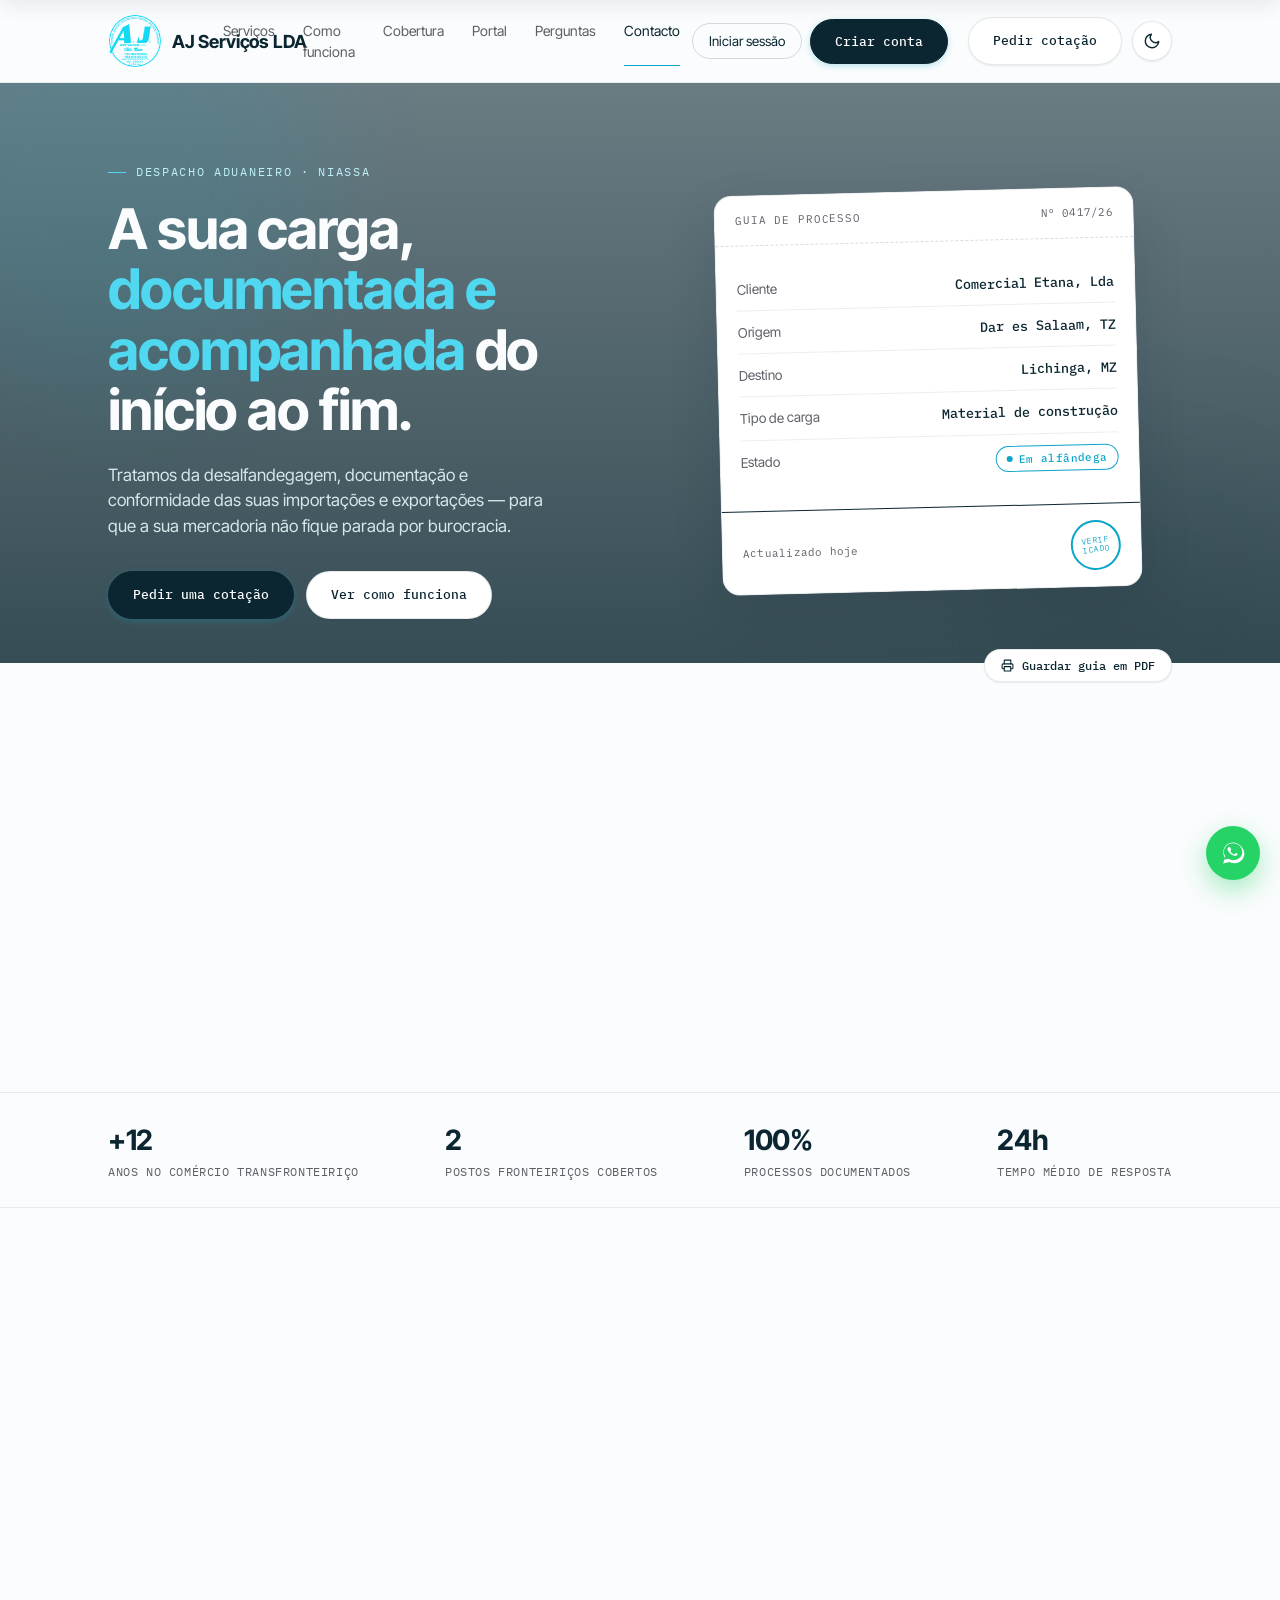
==== commit b6ab1523: "Add files via upload" ====
--- a/index.html
+++ b/index.html
@@ -13,7 +13,7 @@
 <link rel="preconnect" href="https://fonts.googleapis.com">
 <link rel="preconnect" href="https://fonts.gstatic.com" crossorigin>
 <link href="https://fonts.googleapis.com/css2?family=IBM+Plex+Mono:wght@400;500;600&family=Inter+Tight:wght@400;500;600;700;800&display=swap" rel="preload" as="style" onload="this.onload=null;this.rel='stylesheet'"><noscript><link href="https://fonts.googleapis.com/css2?family=IBM+Plex+Mono:wght@400;500;600&family=Inter+Tight:wght@400;500;600;700;800&display=swap" rel="stylesheet"></noscript><style>
-:root{--ink:#0B2630;--paper:#FAFCFD;--amber:#0BA5C7;--amber-10: rgba(11,165,199,.1);--amber-glow: rgba(11,165,199,.35);--graphite:#5C5F66;--ink-10: rgba(11,38,48,.08);--ink-20: rgba(11,38,48,.16);--glass-bg: rgba(255,255,255,.46);--glass-bg-dark: rgba(255,255,255,.08);--glass-border: rgba(255,255,255,.65);--glass-border-dark: rgba(255,255,255,.16);--glass-highlight: rgba(255,255,255,.9);--process-bg:#0B2630;--on-dark:#FAFCFD;--header-bg: rgba(250,248,244,.72);--transition-theme: background .4s ease, color .4s ease, border-color .4s ease}[data-theme=dark]{--ink:#EAF6F8;--paper:#081318;--amber:#4FD8EF;--amber-10: rgba(79,216,239,.14);--amber-glow: rgba(79,216,239,.4);--graphite:#A0A4AD;--ink-10: rgba(255,255,255,.08);--ink-20: rgba(255,255,255,.18);--glass-bg: rgba(255,255,255,.06);--glass-bg-dark: rgba(255,255,255,.05);--glass-border: rgba(255,255,255,.14);--glass-border-dark: rgba(255,255,255,.12);--glass-highlight: rgba(255,255,255,.18);--process-bg:#0E232B;--header-bg: rgba(14,20,32,.72)}*{box-sizing:border-box;margin:0;padding:0}html{scroll-behavior:smooth;overflow-x:hidden;width:100%}body{background:var(--paper);color:var(--ink);width:100%;max-width:100vw;font-family:Inter Tight,-apple-system,BlinkMacSystemFont,sans-serif;-webkit-font-smoothing:antialiased;line-height:1.5;overflow-x:hidden;transition:var(--transition-theme)}.mono{font-family:IBM Plex Mono,monospace;letter-spacing:.02em}a{color:inherit}img{max-width:100%;display:block}.wrap{max-width:1120px;margin:0 auto;padding:0 20px;position:relative}@media(min-width:640px){.wrap{padding:0 28px}}section{padding:56px 0;position:relative;overflow:hidden}@media(min-width:720px){section{padding:100px 0}}.eyebrow{font-family:IBM Plex Mono,monospace;font-size:12px;letter-spacing:.14em;text-transform:uppercase;color:var(--amber);display:flex;align-items:center;gap:10px;margin-bottom:18px}.eyebrow:before{content:"";width:18px;height:1px;background:var(--amber)}h1,h2,h3{font-weight:700;letter-spacing:-.02em;color:var(--ink)}.reveal{opacity:0;transform:translateY(26px);transition:opacity .8s cubic-bezier(.2,.7,.2,1),transform .8s cubic-bezier(.2,.7,.2,1)}.reveal.in{opacity:1;transform:translateY(0)}.stagger .reveal:nth-child(1){transition-delay:0s}.stagger .reveal:nth-child(2){transition-delay:.08s}.stagger .reveal:nth-child(3){transition-delay:.16s}.stagger .reveal:nth-child(4){transition-delay:.24s}.stagger .reveal:nth-child(5){transition-delay:.32s}.stagger .reveal:nth-child(6){transition-delay:.4s}.blob{position:absolute;border-radius:50%;filter:blur(60px);pointer-events:none;z-index:0}.glass{position:relative}.glass:before{content:"";position:absolute;inset:0;border-radius:inherit;pointer-events:none;background:radial-gradient(120% 100% at 18% 0%,var(--glass-highlight) 0%,transparent 55%);opacity:.5;mix-blend-mode:overlay}.glass:after{content:"";position:absolute;inset:0;border-radius:inherit;pointer-events:none;box-shadow:inset 0 1px #ffffff80,inset 0 -1px #ffffff14}header{position:sticky;top:0;z-index:60;background:var(--header-bg);backdrop-filter:blur(14px) saturate(160%);-webkit-backdrop-filter:blur(14px) saturate(160%);border-bottom:1px solid var(--ink-10);transition:var(--transition-theme)}.nav{display:flex;align-items:center;justify-content:space-between;padding:16px 0;gap:12px}.brand{display:flex;align-items:center;gap:10px;font-weight:700;font-size:16px;letter-spacing:-.01em}@media(min-width:640px){.brand{font-size:18px}}.brand-mark{width:30px;height:30px;border:1.5px solid var(--ink);border-radius:50%;display:flex;align-items:center;justify-content:center;font-family:IBM Plex Mono,monospace;font-size:11px;font-weight:600;flex-shrink:0}.brand-mark{overflow:hidden;object-fit:cover;display:inline-block}img.brand-mark{border:1.5px solid var(--ink)}.navlinks{display:none;gap:28px;font-size:14px;color:var(--graphite)}@media(min-width:860px){.navlinks{display:flex}}.navlinks a{text-decoration:none;transition:color .15s;position:relative}.navlinks a:after{content:"";position:absolute;left:0;bottom:-4px;width:0;height:1px;background:var(--amber);transition:width .2s}.navlinks a:hover{color:var(--ink)}.navlinks a:hover:after{width:100%}.nav-right{display:flex;align-items:center;gap:10px;position:relative}.icon-btn{width:36px;height:36px;border-radius:50%;display:flex;align-items:center;justify-content:center;background:var(--glass-bg);backdrop-filter:blur(14px);-webkit-backdrop-filter:blur(14px);border:1px solid var(--glass-border);cursor:pointer;transition:transform .3s,border-color .3s;color:var(--ink)}.icon-btn:hover{transform:translateY(-2px);border-color:var(--amber-glow)}.icon-btn svg{width:16px;height:16px}.settings-panel{position:absolute;top:calc(100% + 10px);right:0;min-width:186px;padding:8px;background:var(--glass-bg);backdrop-filter:blur(20px) saturate(180%);-webkit-backdrop-filter:blur(20px) saturate(180%);border:1px solid var(--glass-border);border-radius:14px;box-shadow:0 20px 44px #0b26302e;opacity:0;visibility:hidden;transform:translateY(-6px);transition:opacity .2s,transform .2s,visibility .2s}.settings-panel.open{opacity:1;visibility:visible;transform:translateY(0)}.settings-row{display:flex;align-items:center;justify-content:space-between;gap:10px;padding:9px 10px;border-radius:8px;font-size:12.5px;color:var(--ink);cursor:pointer;font-family:IBM Plex Mono,monospace}.settings-row:hover{background:var(--ink-10)}.settings-row svg{width:14px;height:14px;flex-shrink:0}.settings-row .row-left{display:flex;align-items:center;gap:9px}.btn{font-family:IBM Plex Mono,monospace;font-size:13px;font-weight:500;padding:12px 20px;text-decoration:none;display:inline-flex;align-items:center;gap:8px;cursor:pointer;border:none;overflow:hidden;transition:transform .25s cubic-bezier(.2,.8,.2,1),box-shadow .25s,border-color .25s}@media(min-width:640px){.btn{padding:13px 24px}}.btn-solid{background:var(--ink);color:var(--paper);box-shadow:0 6px 18px #0b263038,inset 0 1px #ffffff1f;border:1px solid var(--ink);position:relative}.btn-solid:hover{transform:translateY(-2px);box-shadow:0 10px 26px #0b26304d,inset 0 1px #ffffff2e}.btn-glass{background:var(--glass-bg);backdrop-filter:blur(16px) saturate(180%);-webkit-backdrop-filter:blur(16px) saturate(180%);border:1px solid var(--glass-border);color:var(--ink);box-shadow:0 8px 22px #0b26301a;position:relative}.btn-glass:hover{transform:translateY(-2px);box-shadow:0 12px 30px #0b263029;border-color:var(--amber-glow)}.btn-round{border-radius:100px}.btn-square{border-radius:6px}.hero{padding:44px 0 32px}@media(min-width:720px){.hero{padding:80px 0 44px}}.hero{position:relative}.hero-bg{position:absolute;inset:0;z-index:0;overflow:hidden}.hero-bg img{position:absolute;inset:0;width:100%;height:100%;object-fit:cover;opacity:0;animation:heroFade 14s ease-in-out infinite}.hero-bg img:nth-child(2){animation-delay:7s}.hero-bg:after{content:"";position:absolute;inset:0;background:linear-gradient(180deg,#0b263099,#0b2630d1)}@keyframes heroFade{0%{opacity:0}8%{opacity:1}43%{opacity:1}50%{opacity:0}to{opacity:0}}.hero .eyebrow{color:#bfeff7}.hero .eyebrow:before{background:#4fd8ef}.hero h1{color:#fafcfd}.hero .blob-1{width:280px;height:280px;top:-80px;left:-80px;background:var(--amber-glow);opacity:.35}.hero .blob-2{width:240px;height:240px;bottom:-100px;right:-60px;background:var(--ink);opacity:.1}@media(min-width:720px){.hero .blob-1{width:420px;height:420px;top:-120px;left:-100px}.hero .blob-2{width:360px;height:360px;bottom:-140px;right:-60px}}.hero-grid{display:grid;grid-template-columns:1fr;gap:36px;align-items:center;position:relative;z-index:1}@media(min-width:900px){.hero-grid{grid-template-columns:1.1fr .9fr;gap:56px}}.hero h1{font-size:clamp(30px,7vw,56px);line-height:1.08;margin-bottom:18px}@media(min-width:720px){.hero h1{margin-bottom:22px}}.hero h1 em{font-style:normal;color:var(--amber)}.hero p{font-size:16px;color:var(--graphite);max-width:46ch;margin-bottom:26px}@media(min-width:720px){.hero p{font-size:17px;margin-bottom:32px}}.hero-actions{display:flex;gap:12px;flex-wrap:wrap}.manifest{background:var(--glass-bg);backdrop-filter:blur(22px) saturate(180%);-webkit-backdrop-filter:blur(22px) saturate(180%);border:1px solid var(--glass-border);border-radius:18px;box-shadow:0 20px 50px #0b263024;max-width:420px;margin:0 auto;z-index:1;opacity:0;transform:translateY(18px) rotate(0);animation:stampIn .8s cubic-bezier(.2,.7,.2,1) .3s forwards}@media(min-width:900px){.manifest{transform:translateY(18px) rotate(-1.4deg);margin:0}}@keyframes stampIn{to{opacity:1;transform:translateY(0) rotate(0)}}@media(min-width:900px){@keyframes stampIn{to{opacity:1;transform:translateY(0) rotate(-1.4deg)}}}.manifest-head{display:flex;justify-content:space-between;align-items:center;padding:16px 20px;border-bottom:1px dashed var(--ink-20);font-family:IBM Plex Mono,monospace;font-size:11px;letter-spacing:.08em;text-transform:uppercase;color:var(--graphite)}.manifest-body{padding:22px 20px}.manifest-row{display:flex;justify-content:space-between;padding:11px 0;border-bottom:1px solid var(--ink-10);font-size:13.5px;gap:10px}.manifest-row:last-child{border-bottom:none}.manifest-row .label{color:var(--graphite);flex-shrink:0}.manifest-row .value{font-family:IBM Plex Mono,monospace;font-weight:500;text-align:right}.status-pill{display:inline-flex;align-items:center;gap:6px;font-family:IBM Plex Mono,monospace;font-size:11px;letter-spacing:.04em;padding:4px 10px;border-radius:100px;border:1px solid var(--amber);color:var(--amber)}.status-pill:before{content:"";width:6px;height:6px;border-radius:50%;background:var(--amber);animation:pulse 1.8s ease-in-out infinite}@keyframes pulse{0%,to{opacity:1;box-shadow:0 0 #0ba5c780}50%{opacity:.6;box-shadow:0 0 0 5px #0ba5c700}}.manifest-foot{padding:16px 20px;border-top:1.5px solid var(--ink);display:flex;justify-content:space-between;align-items:center}.seal-stamp{width:50px;height:50px;border:2px solid var(--amber);border-radius:50%;display:flex;align-items:center;justify-content:center;flex-direction:column;color:var(--amber);font-family:IBM Plex Mono,monospace;font-size:8px;letter-spacing:.06em;transform:rotate(-8deg);text-align:center;line-height:1.15;flex-shrink:0}.trust-strip{border-top:1px solid var(--ink-10);border-bottom:1px solid var(--ink-10);padding:26px 0;overflow:hidden}.trust-grid{display:grid;grid-template-columns:1fr 1fr;gap:20px;font-family:IBM Plex Mono,monospace;font-size:11.5px;color:var(--graphite);text-transform:uppercase;letter-spacing:.05em}@media(min-width:640px){.trust-grid{display:flex;justify-content:space-between;gap:24px;font-size:12px}}.trust-grid strong{display:block;font-family:Inter Tight,sans-serif;font-size:24px;color:var(--ink);text-transform:none;letter-spacing:-.01em;margin-bottom:2px}@media(min-width:640px){.trust-grid strong{font-size:28px}}.section-head{max-width:60ch;margin-bottom:40px}@media(min-width:720px){.section-head{margin-bottom:56px}}.section-head h2{font-size:clamp(24px,6vw,38px)}.section-head p{color:var(--graphite);font-size:15.5px;margin-top:14px}@media(min-width:720px){.section-head p{font-size:16px}}.services-grid{display:grid;grid-template-columns:1fr;gap:16px}@media(min-width:600px){.services-grid{grid-template-columns:1fr 1fr;gap:18px}}@media(min-width:900px){.services-grid{grid-template-columns:repeat(3,1fr)}}.service{background:var(--glass-bg);backdrop-filter:blur(10px);-webkit-backdrop-filter:blur(10px);border:1px solid var(--ink-10);border-radius:14px;padding:26px 22px;transition:transform .3s cubic-bezier(.2,.8,.2,1),box-shadow .3s,border-color .3s}@media(min-width:720px){.service{padding:30px 26px}}.service:hover{transform:translateY(-5px);box-shadow:0 16px 34px #0b26301f;border-color:var(--amber-glow)}.service .icon{width:38px;height:38px;border-radius:10px;background:var(--amber-10);color:var(--amber);display:flex;align-items:center;justify-content:center;margin-bottom:16px;font-family:IBM Plex Mono,monospace;font-size:13px;font-weight:600}.service h3{font-size:17.5px;margin-bottom:9px}.service p{font-size:14px;color:var(--graphite)}.why-grid{display:grid;grid-template-columns:1fr;gap:14px}@media(min-width:560px){.why-grid{grid-template-columns:1fr 1fr}}@media(min-width:900px){.why-grid{grid-template-columns:repeat(4,1fr);gap:16px}}.why-card{padding:24px 20px;border-radius:14px;background:var(--glass-bg);backdrop-filter:blur(14px) saturate(160%);-webkit-backdrop-filter:blur(14px) saturate(160%);border:1px solid var(--glass-border);box-shadow:0 10px 26px #0b26300f}.why-card .num{font-family:IBM Plex Mono,monospace;font-size:22px;color:var(--amber);display:block;margin-bottom:10px}.why-card h3{font-size:15.5px;margin-bottom:6px}.why-card p{font-size:13px;color:var(--graphite)}.process{background:var(--process-bg);color:var(--on-dark);transition:var(--transition-theme)}.process .blob-3{width:320px;height:320px;top:-140px;right:-120px;background:var(--amber-glow);opacity:.18}@media(min-width:720px){.process .blob-3{width:500px;height:500px;top:-200px;right:-150px}}.process .eyebrow{color:#4fd8ef}.process .eyebrow:before{background:#4fd8ef}.process .section-head h2{color:var(--on-dark)}.process .section-head p{color:#faf8f4a6}.steps{display:grid;grid-template-columns:1fr;gap:14px;position:relative;z-index:1}@media(min-width:560px){.steps{grid-template-columns:1fr 1fr}}@media(min-width:900px){.steps{grid-template-columns:repeat(4,1fr);gap:16px}}.step{padding:24px 22px;border-radius:14px;background:var(--glass-bg-dark);backdrop-filter:blur(14px);-webkit-backdrop-filter:blur(14px);border:1px solid var(--glass-border-dark);transition:transform .3s cubic-bezier(.2,.8,.2,1),border-color .3s}.step:hover{transform:translateY(-4px);border-color:#0ba5c799}.step .num{font-family:IBM Plex Mono,monospace;font-size:12px;color:#4fd8ef;display:block;margin-bottom:14px}.step h3{font-size:16px;color:var(--on-dark);margin-bottom:8px;font-weight:600}.step p{font-size:13.5px;color:#faf8f499}.testimonial{text-align:center}.testimonial blockquote{font-size:clamp(19px,4.4vw,28px);line-height:1.4;max-width:56ch;margin:0 auto 24px;font-weight:500;letter-spacing:-.01em}.testimonial blockquote:before{content:"\201c";color:var(--amber)}.testimonial blockquote:after{content:"\201d";color:var(--amber)}.testimonial .who{font-family:IBM Plex Mono,monospace;font-size:12px;color:var(--graphite);text-transform:uppercase;letter-spacing:.06em}.route-wrap{background:var(--glass-bg);backdrop-filter:blur(16px) saturate(160%);-webkit-backdrop-filter:blur(16px) saturate(160%);border:1px solid var(--glass-border);border-radius:18px;padding:24px 18px 16px;box-shadow:0 16px 40px #0b263014}@media(min-width:720px){.route-wrap{padding:36px 28px 24px}}.route-svg{width:100%;height:auto;display:block}.route-path{stroke:var(--amber);stroke-width:2;fill:none;stroke-dasharray:600;stroke-dashoffset:600;transition:stroke-dashoffset 2.2s cubic-bezier(.2,.7,.2,1)}.route-wrap.in .route-path{stroke-dashoffset:0}.route-dot{fill:var(--ink)}.route-dot.end{fill:var(--amber)}.route-pulse{fill:none;stroke:var(--amber);stroke-width:1.5;opacity:0}.route-wrap.in .route-pulse{animation:routePulse 2s ease-out 2.1s infinite}@keyframes routePulse{0%{opacity:.8;r:6}to{opacity:0;r:18}}.route-label{font-family:IBM Plex Mono,monospace;font-size:10px;fill:var(--graphite)}@media(min-width:640px){.route-label{font-size:11px}}.route-label.strong{fill:var(--ink);font-weight:600}.portal-grid{display:grid;grid-template-columns:1fr;gap:32px;align-items:center}@media(min-width:900px){.portal-grid{grid-template-columns:.85fr 1.15fr;gap:48px}}.portal-mock{border-radius:16px;overflow:hidden;background:var(--glass-bg);backdrop-filter:blur(20px) saturate(180%);-webkit-backdrop-filter:blur(20px) saturate(180%);border:1px solid var(--glass-border);box-shadow:0 24px 60px #0b263024}.portal-bar{display:flex;gap:6px;padding:12px 16px;border-bottom:1px solid var(--ink-10)}.portal-bar span{width:9px;height:9px;border-radius:50%;background:var(--ink-20)}.portal-bar span:nth-child(1){background:#e28b7a}.portal-bar span:nth-child(2){background:#e8c069}.portal-bar span:nth-child(3){background:#8fb99b}.portal-table{padding:14px}@media(min-width:640px){.portal-table{padding:18px}}.portal-table-row{display:grid;grid-template-columns:1.4fr 1fr 1fr;gap:6px;padding:10px 6px;font-size:11px;align-items:center;border-radius:8px;transition:background .2s}@media(min-width:640px){.portal-table-row{gap:10px;padding:11px 8px;font-size:12.5px}}.portal-table-row:not(.head):hover{background:#7f7f7f14}.portal-table-row.head{font-family:IBM Plex Mono,monospace;font-size:9.5px;text-transform:uppercase;letter-spacing:.05em;color:var(--graphite);border-bottom:1px solid var(--ink-10);margin-bottom:4px}@media(min-width:640px){.portal-table-row.head{font-size:10.5px}}.tag{font-family:IBM Plex Mono,monospace;font-size:9.5px;padding:3px 7px;border-radius:100px;display:inline-block;width:fit-content;transition:background .4s,color .4s}@media(min-width:640px){.tag{font-size:10.5px;padding:4px 9px}}.tag.pending{background:var(--amber-10);color:var(--amber)}.tag.progress{background:#0b263014;color:var(--ink)}.tag.done{background:#4c6e5a1f;color:#4c6e5a}.portal-copy p{color:var(--graphite);font-size:15.5px;margin:16px 0 24px;max-width:44ch}@media(min-width:720px){.portal-copy p{font-size:16px}}.docs-grid{display:grid;grid-template-columns:1fr;gap:18px;perspective:1200px}@media(min-width:560px){.docs-grid{grid-template-columns:1fr 1fr;gap:22px}}@media(min-width:860px){.docs-grid{grid-template-columns:repeat(3,1fr);gap:26px}}.doc-card{background:var(--glass-bg);backdrop-filter:blur(14px) saturate(160%);-webkit-backdrop-filter:blur(14px) saturate(160%);border:1px solid var(--glass-border);border-radius:14px;padding:22px;box-shadow:0 18px 40px #0b26301a;transform-style:preserve-3d;transition:transform .15s ease-out,box-shadow .3s}@media(min-width:640px){.doc-card{padding:24px}}.doc-card:hover{box-shadow:0 24px 54px #0b26302e}.doc-tag{font-family:IBM Plex Mono,monospace;font-size:10px;color:var(--amber);text-transform:uppercase;letter-spacing:.08em;margin-bottom:14px;display:block}.doc-line{height:8px;border-radius:3px;background:var(--ink-10);margin-bottom:9px}.doc-line.w80{width:80%}.doc-line.w60{width:60%}.doc-line.w95{width:95%}.doc-line.w45{width:45%}.doc-foot{margin-top:18px;display:flex;justify-content:space-between;align-items:center}.doc-stamp{width:34px;height:34px;border-radius:50%;border:1.5px solid var(--amber);opacity:.7}.faq-item{border-bottom:1px solid var(--ink-10)}.faq-q{display:flex;justify-content:space-between;align-items:center;padding:19px 4px;cursor:pointer;font-size:15px;font-weight:600;gap:12px}@media(min-width:640px){.faq-q{font-size:16px;padding:22px 4px}}.faq-q .plus{color:var(--amber);transition:transform .3s;flex-shrink:0;display:flex}.faq-q .plus svg{width:16px;height:16px}.faq-item.open .plus{transform:rotate(180deg)}.faq-a{max-height:0;overflow:hidden;transition:max-height .35s ease,padding .35s ease;font-size:14px;color:var(--graphite);padding:0 4px}@media(min-width:640px){.faq-a{font-size:14.5px}}.faq-item.open .faq-a{max-height:700px;padding:0 4px 20px}.contact{background:var(--paper);border-top:1px solid var(--ink-10)}.contact-grid{display:grid;grid-template-columns:1fr;gap:36px}@media(min-width:900px){.contact-grid{grid-template-columns:.9fr 1.1fr;gap:56px}}.contact-info p{color:var(--graphite);font-size:15.5px;margin:16px 0 26px;max-width:40ch}@media(min-width:720px){.contact-info p{font-size:16px;margin-bottom:28px}}.contact-line{display:flex;justify-content:space-between;padding:13px 0;border-bottom:1px solid var(--ink-10);font-size:13.5px;gap:8px}@media(min-width:640px){.contact-line{font-size:14px}}.contact-line span:first-child{color:var(--graphite)}.contact-line span:last-child{font-family:IBM Plex Mono,monospace}#quoteForm{border-radius:16px;padding:24px;background:var(--glass-bg);backdrop-filter:blur(18px) saturate(180%);-webkit-backdrop-filter:blur(18px) saturate(180%);border:1px solid var(--glass-border);box-shadow:0 20px 50px #0b26301a}@media(min-width:640px){#quoteForm{padding:34px}}.field{margin-bottom:18px}@media(min-width:640px){.field{margin-bottom:20px}}.field label{display:block;font-family:IBM Plex Mono,monospace;font-size:11px;text-transform:uppercase;letter-spacing:.06em;color:var(--graphite);margin-bottom:8px}.field input,.field textarea,.field select{width:100%;border:none;border-bottom:1.5px solid var(--ink-20);background:transparent;padding:9px 2px;font-family:Inter Tight,sans-serif;font-size:16px;color:var(--ink);outline:none;transition:border-color .15s}.field select{appearance:none;-webkit-appearance:none;background-image:url("data:image/svg+xml,%3Csvg xmlns='http://www.w3.org/2000/svg' viewBox='0 0 24 24' fill='none' stroke='%235C5F66' stroke-width='2' stroke-linecap='round' stroke-linejoin='round'%3E%3Cpolyline points='6 9 12 15 18 9'%3E%3C/polyline%3E%3C/svg%3E");background-repeat:no-repeat;background-position:right 2px center;background-size:16px}.field select option{color:#111}.field input:focus,.field textarea:focus{border-bottom-color:var(--amber)}.field textarea{resize:vertical;min-height:70px}#quoteForm .btn{width:100%;justify-content:center;margin-top:6px}footer{border-top:1px solid var(--ink-10);padding:32px 0}@media(min-width:720px){footer{padding:40px 0}}.footer-row{display:flex;justify-content:space-between;align-items:center;flex-wrap:wrap;gap:12px;font-size:12.5px;color:var(--graphite)}@media(min-width:640px){.footer-row{font-size:13px}}@media(prefers-reduced-motion:reduce){.manifest{animation:none;opacity:1}.reveal{opacity:1;transform:none;transition:none}html{scroll-behavior:auto}.status-pill:before{animation:none}.route-wrap.in .route-pulse{animation:none}}:focus-visible{outline:2px solid var(--amber);outline-offset:2px}#adminView{display:none;background:var(--paper);min-height:100vh}#adminView .app{display:flex;min-height:100vh;flex-direction:column}@media(min-width:900px){#adminView .app{flex-direction:row}}#adminView .sidebar{background:#0e232b;color:#eaf6f8;flex-shrink:0;padding:16px 14px;display:flex;flex-direction:row;align-items:center;gap:14px;border-bottom:1px solid rgba(255,255,255,.12)}@media(min-width:900px){#adminView .sidebar{width:220px;flex-direction:column;align-items:stretch;padding:22px 16px;border-bottom:none;border-right:1px solid rgba(255,255,255,.12)}}#adminView .sb-brand{display:flex;align-items:center;gap:10px;font-weight:700;font-size:15px}#adminView .sb-mark{width:28px;height:28px;border-radius:8px;background:var(--amber);display:flex;align-items:center;justify-content:center;font-family:IBM Plex Mono,monospace;font-size:11px;font-weight:700;color:#0b2630;flex-shrink:0}#adminView .sb-back{display:flex;align-items:center;gap:6px;font-family:IBM Plex Mono,monospace;font-size:11.5px;color:#f1efe999;cursor:pointer;margin-left:auto}@media(min-width:900px){#adminView .sb-back{margin:22px 0 0}}#adminView .sb-back svg{width:13px;height:13px}#adminView .sb-back:hover{color:#eaf6f8}#adminView .sb-nav{display:none}@media(min-width:900px){#adminView .sb-nav{display:flex;flex-direction:column;gap:2px;margin-top:22px}}#adminView .sb-item{display:flex;align-items:center;gap:10px;padding:9px 10px;border-radius:8px;font-size:13.5px;color:#f1efe9b3;cursor:pointer;transition:background .15s,color .15s}#adminView .sb-item svg{width:16px;height:16px;flex-shrink:0}#adminView .sb-item:hover{background:#ffffff0f;color:#eaf6f8}#adminView .sb-item.active{background:var(--amber-10);color:var(--amber)}#adminView .sb-foot{display:none}@media(min-width:900px){#adminView .sb-foot{display:flex;align-items:center;gap:10px;margin-top:auto;padding-top:16px;border-top:1px solid rgba(255,255,255,.12)}}#adminView .avatar{width:30px;height:30px;border-radius:50%;background:var(--amber-10);color:var(--amber);display:flex;align-items:center;justify-content:center;font-family:IBM Plex Mono,monospace;font-size:11px;font-weight:600;flex-shrink:0}#adminView .sb-foot-text{font-size:12px;line-height:1.3}#adminView .sb-foot-text .name{color:#eaf6f8;font-weight:600}#adminView .sb-foot-text .role{color:#f1efe98c}#adminView main{flex:1;min-width:0}#adminView .topbar{display:flex;align-items:center;justify-content:space-between;gap:14px;flex-wrap:wrap;padding:18px 20px;border-bottom:1px solid var(--ink-10);position:sticky;top:0;background:var(--header-bg);backdrop-filter:blur(12px);z-index:10}@media(min-width:640px){#adminView .topbar{padding:22px 32px}}#adminView .topbar h1{font-size:19px;font-weight:700;letter-spacing:-.01em}#adminView .topbar .sub{font-family:IBM Plex Mono,monospace;font-size:11.5px;color:var(--graphite);margin-top:2px}#adminView .search{display:flex;align-items:center;gap:8px;padding:9px 14px;border-radius:100px;background:var(--glass-bg);backdrop-filter:blur(12px);border:1px solid var(--glass-border);font-size:13px;color:var(--graphite);min-width:0;flex:1;max-width:260px}#adminView .search svg{width:14px;height:14px;flex-shrink:0}#adminView .search input{border:none;background:transparent;outline:none;font-family:inherit;font-size:13px;width:100%;color:var(--ink)}#adminView .new-btn{display:flex;align-items:center;gap:7px;font-family:IBM Plex Mono,monospace;font-size:12.5px;font-weight:500;background:var(--ink);color:var(--paper);padding:10px 16px;border-radius:100px;border:none;cursor:pointer;box-shadow:0 6px 16px #0b263033;flex-shrink:0}#adminView .new-btn svg{width:14px;height:14px}#adminView .content{padding:20px}@media(min-width:640px){#adminView .content{padding:28px 32px}}#adminView .board{display:grid;grid-template-columns:1fr;gap:16px;margin-bottom:36px}@media(min-width:760px){#adminView .board{grid-template-columns:repeat(3,1fr);gap:18px}}#adminView .col-head{display:flex;align-items:center;justify-content:space-between;margin-bottom:12px;padding:0 4px}#adminView .col-head .title{font-size:13px;font-weight:600;display:flex;align-items:center;gap:8px}#adminView .col-dot{width:8px;height:8px;border-radius:50%}#adminView .col-dot.pend{background:var(--amber)}#adminView .col-dot.prog{background:#3e5c8a}#adminView .col-dot.done{background:#4c6e5a}#adminView .col-count{font-family:IBM Plex Mono,monospace;font-size:11px;color:var(--graphite);background:var(--ink-10);padding:2px 8px;border-radius:100px}#adminView .col-body{display:flex;flex-direction:column;gap:10px;min-height:40px}#adminView .card{background:var(--glass-bg);backdrop-filter:blur(14px) saturate(160%);border:1px solid var(--glass-border);border-radius:12px;padding:14px 14px 12px;box-shadow:0 8px 20px #0b26300f;cursor:pointer;transition:transform .2s,box-shadow .2s,border-color .2s}#adminView .card:hover{transform:translateY(-3px);box-shadow:0 14px 30px #0b26301f;border-color:#0ba5c74d}#adminView .card .client{font-size:14px;font-weight:600;margin-bottom:3px}#adminView .card .cargo{font-size:12px;color:var(--graphite);margin-bottom:10px}#adminView .card .meta{display:flex;align-items:center;justify-content:space-between}#adminView .card .pid{font-family:IBM Plex Mono,monospace;font-size:10.5px;color:var(--graphite)}#adminView .card .progress-tag{font-family:IBM Plex Mono,monospace;font-size:10px;padding:2px 8px;border-radius:100px}#adminView .progress-tag.pend{background:var(--amber-10);color:var(--amber)}#adminView .progress-tag.prog{background:#3e5c8a1a;color:#3e5c8a}#adminView .progress-tag.done{background:#4c6e5a1f;color:#4c6e5a}#adminView .stage-tracker{display:flex;align-items:center;gap:4px;margin:8px 0 10px}#adminView .stage-tracker .stage{flex:1;text-align:center;font-family:IBM Plex Mono,monospace;font-size:9px;padding:4px 2px;border-radius:6px;background:var(--ink-10);color:var(--graphite);white-space:nowrap;overflow:hidden;text-overflow:ellipsis}#adminView .stage-tracker .stage.done{background:#4c6e5a24;color:#4c6e5a}#adminView .stage-tracker .stage.active{background:var(--amber-10);color:var(--amber);font-weight:600;box-shadow:0 0 0 1px var(--amber-glow)}#adminView .card .foot-row{display:flex;align-items:center;justify-content:space-between;margin-top:10px;padding-top:10px;border-top:1px solid var(--ink-10)}#adminView .client-row,#adminView .doc-row{display:grid;grid-template-columns:1.6fr 1fr .8fr .9fr;gap:10px;align-items:center;padding:12px 4px;font-size:13.5px;border-bottom:1px solid var(--ink-10)}#adminView .client-row-head{color:var(--graphite);font-size:11.5px;text-transform:uppercase;letter-spacing:.04em;font-weight:600}#adminView .client-row .cn{display:flex;align-items:center;gap:10px}#adminView .doc-row .doc-name{display:flex;align-items:center;gap:8px}#adminView .doc-row .doc-name svg{width:16px;height:16px;color:var(--amber);flex-shrink:0}#adminView .stat-grid{display:grid;grid-template-columns:repeat(2,1fr);gap:14px}@media(min-width:700px){#adminView .stat-grid{grid-template-columns:repeat(4,1fr)}}#adminView .stat-card{background:var(--glass-bg);backdrop-filter:blur(16px) saturate(160%);border:1px solid var(--glass-border);border-radius:14px;padding:20px 18px}#adminView .stat-num{font-family:IBM Plex Mono,monospace;font-size:28px;font-weight:700;color:var(--ink)}#adminView .stat-label{font-size:12.5px;color:var(--graphite);margin-top:4px}#adminView .bar-row{display:flex;align-items:center;gap:12px;padding:9px 4px;font-size:13px}#adminView .bar-label{width:170px;flex-shrink:0;color:var(--ink)}#adminView .bar-track{flex:1;height:8px;border-radius:4px;background:var(--ink-10);overflow:hidden}#adminView .bar-fill{height:100%;background:var(--amber);border-radius:4px}#adminView .bar-val{width:22px;text-align:right;font-family:IBM Plex Mono,monospace;color:var(--graphite);flex-shrink:0}#adminView .settings-row{display:flex;align-items:center;justify-content:space-between;padding:13px 4px;font-size:13.5px;border-bottom:1px solid var(--ink-10)}#adminView .settings-row:last-child{border-bottom:none}#adminView .switch{width:38px;height:22px;border-radius:11px;background:var(--ink-10);position:relative;cursor:pointer;flex-shrink:0;transition:background .15s}#adminView .switch:after{content:"";position:absolute;top:2px;left:2px;width:18px;height:18px;border-radius:50%;background:#fff;box-shadow:0 1px 3px #00000040;transition:left .15s}#adminView .switch.on{background:var(--amber)}#adminView .switch.on:after{left:18px}@media(max-width:700px){#adminView .client-row,#adminView .doc-row{grid-template-columns:1fr;gap:4px;padding:12px 4px}#adminView .client-row-head{display:none}#adminView .bar-label{width:110px;font-size:12px}}#adminView .mini-avatar{width:22px;height:22px;border-radius:50%;background:var(--ink-10);color:var(--ink);display:flex;align-items:center;justify-content:center;font-family:IBM Plex Mono,monospace;font-size:9px;font-weight:600}#adminView .checklist-mini{font-family:IBM Plex Mono,monospace;font-size:10.5px;color:var(--graphite);display:flex;align-items:center;gap:4px}#adminView .checklist-mini svg{width:12px;height:12px}#adminView .panel-head{margin-bottom:16px}#adminView .panel-head h2{font-size:17px;font-weight:700}#adminView .panel-head .sub{font-family:IBM Plex Mono,monospace;font-size:11.5px;color:var(--graphite);margin-top:3px}#adminView .notes-card{background:var(--glass-bg);backdrop-filter:blur(16px) saturate(160%);border:1px solid var(--glass-border);border-radius:14px;padding:22px;box-shadow:0 12px 30px #0b26300f}#adminView .note-block{display:flex;align-items:flex-start;gap:10px;padding:8px 4px;border-radius:6px;transition:background .15s}#adminView .note-block:hover{background:var(--ink-10)}#adminView .chk{width:16px;height:16px;border-radius:4px;border:1.5px solid var(--ink-20);flex-shrink:0;margin-top:2px;display:flex;align-items:center;justify-content:center}#adminView .chk.done{background:var(--amber);border-color:var(--amber)}#adminView .chk.done svg{width:10px;height:10px;color:#fff}#adminView .note-text{font-size:13.5px}#adminView .note-text.done{color:var(--graphite);text-decoration:line-through}#adminView .divider-note{display:flex;align-items:center;gap:10px;margin:18px 0 10px}#adminView .divider-note .label{font-family:IBM Plex Mono,monospace;font-size:10.5px;text-transform:uppercase;letter-spacing:.06em;color:var(--graphite)}#adminView .divider-note .line{flex:1;height:1px;background:var(--ink-10)}#adminView .timeline-row{display:flex;align-items:center;gap:12px;padding:8px 4px;font-size:13px}#adminView .timeline-dot{width:7px;height:7px;border-radius:50%;background:var(--amber);flex-shrink:0}#adminView .timeline-date{font-family:IBM Plex Mono,monospace;font-size:11px;color:var(--graphite);width:74px;flex-shrink:0}#adminView .grid-two{display:grid;grid-template-columns:1fr;gap:18px}@media(min-width:900px){#adminView .grid-two{grid-template-columns:1.3fr 1fr}}#adminView footer.note{padding:16px 20px;text-align:center;font-family:IBM Plex Mono,monospace;font-size:11px;color:var(--graphite);border-top:1px solid var(--ink-10)}.skip-link{position:fixed;top:-60px;left:12px;z-index:200;background:var(--ink);color:var(--paper);padding:10px 18px;border-radius:8px;font-family:IBM Plex Mono,monospace;font-size:12.5px;text-decoration:none;transition:top .2s}.skip-link:focus{top:12px}.wa-float{position:fixed;bottom:20px;right:20px;z-index:80;width:54px;height:54px;border-radius:50%;background:#25d366;display:flex;align-items:center;justify-content:center;box-shadow:0 10px 26px #25d36666;text-decoration:none;transition:transform .25s}.wa-float:hover{transform:translateY(-3px) scale(1.05)}.wa-float svg{width:26px;height:26px;fill:#fff}.cta-bar{position:fixed;top:0;left:0;right:0;z-index:70;transform:translateY(-100%);transition:transform .3s ease;background:var(--glass-bg);backdrop-filter:blur(16px) saturate(180%);-webkit-backdrop-filter:blur(16px) saturate(180%);border-bottom:1px solid var(--glass-border);box-shadow:0 6px 20px #0b263014}.cta-bar.show{transform:translateY(0)}.cta-bar-inner{display:flex;align-items:center;justify-content:space-between;gap:12px;padding:10px 20px;max-width:1120px;margin:0 auto}@media(min-width:640px){.cta-bar-inner{padding:10px 28px}}.cta-bar-text{font-size:13px;font-weight:600}.cta-bar-text span{display:none}@media(min-width:560px){.cta-bar-text span{display:inline;font-weight:400;color:var(--graphite);margin-left:6px}}.compare-wrap{overflow-x:auto;border-radius:14px;border:1px solid var(--glass-border);background:var(--glass-bg);backdrop-filter:blur(14px);-webkit-backdrop-filter:blur(14px)}.compare{width:100%;border-collapse:collapse;min-width:520px}.compare th,.compare td{text-align:left;padding:14px 18px;font-size:13.5px;border-bottom:1px solid var(--ink-10)}.compare th{font-family:IBM Plex Mono,monospace;font-size:11px;text-transform:uppercase;letter-spacing:.05em;color:var(--graphite);font-weight:600}.compare td:first-child{color:var(--graphite);width:40%}.compare tr:last-child td{border-bottom:none}.compare .no{color:var(--graphite)}.compare .no:before{content:"\2715  ";color:#b23a2e}.compare .yes{color:var(--ink);font-weight:500}.compare .yes:before{content:"\2713  ";color:var(--amber)}.compare th:nth-child(3),.compare td:nth-child(3){background:var(--amber-10)}.form-progress{display:flex;align-items:center;gap:8px;margin-bottom:22px;font-family:IBM Plex Mono,monospace;font-size:11px;color:var(--graphite);text-transform:uppercase;letter-spacing:.05em}.form-progress .step-dot{width:8px;height:8px;border-radius:50%;background:var(--ink-10);transition:background .3s}.form-progress .step-dot.active{background:var(--amber)}.form-step{display:none}.form-step.active{display:block}.form-nav{display:flex;gap:10px;margin-top:6px}.wa-quick{display:flex;flex-direction:column;gap:8px;margin:14px 0}.wa-quick a{text-align:center;text-decoration:none}.form-nav .btn{flex:1}.btn-outline{background:transparent;border:1px solid var(--ink-20);color:var(--ink)}.btn-outline:hover{border-color:var(--amber)}.form-summary{font-size:13.5px;color:var(--graphite);line-height:1.8}.form-summary strong{color:var(--ink)}@media print{header,.cta-bar,.wa-float,.hero-actions,.trust-strip,#servicos,.why-grid,.process,.testimonial,#rota,#portal,.compare-wrap,#faq,.contact,footer,.print-hide{display:none!important}body{background:#fff}.hero{padding:20px 0}.hero-grid{display:block}.manifest{box-shadow:none;border:1.5px solid #0B2630;max-width:100%;animation:none;opacity:1;transform:none}}#pm{--r:12px}#pm .tb{display:flex;flex-wrap:wrap;align-items:center;gap:10px;margin-bottom:18px}#pm .tabs{display:flex;background:var(--ink-10);border-radius:10px;padding:3px}#pm .tabs button{border:0;background:none;font:500 12.5px IBM Plex Mono,monospace;color:var(--graphite);padding:7px 13px;border-radius:8px;cursor:pointer}#pm .tabs button.on{background:var(--paper);color:var(--ink);box-shadow:0 1px 4px #0000001f}#pm .chip{border:1px solid var(--ink-20);background:none;color:var(--graphite);font:500 12px IBM Plex Mono,monospace;padding:6px 12px;border-radius:100px;cursor:pointer}#pm .chip.on{background:var(--amber-10);color:var(--amber);border-color:var(--amber)}#pm .sp{flex:1}#pm .ghost{display:inline-flex;align-items:center;gap:6px;border:1px dashed var(--ink-20);background:none;color:var(--graphite);font:500 12px IBM Plex Mono,monospace;padding:7px 12px;border-radius:10px;cursor:pointer}#pm .ghost:hover{color:var(--amber);border-color:var(--amber)}#pm svg.i{width:14px;height:14px;fill:none;stroke:currentColor;stroke-width:2;stroke-linecap:round;stroke-linejoin:round;flex-shrink:0}#pm .bd{display:flex;gap:16px;overflow-x:auto;padding-bottom:20px;align-items:flex-start;scroll-snap-type:x proximity}#pm .cl{flex:0 0 285px;scroll-snap-align:start;border-radius:14px;padding:8px;transition:background .15s}#pm .cl.over{background:var(--amber-10);outline:2px dashed var(--amber)}#pm .ch{display:flex;align-items:center;gap:8px;padding:4px 4px 10px}#pm .dot{width:10px;height:10px;border-radius:50%;cursor:pointer;flex-shrink:0}#pm .cn{flex:1;min-width:0;font-weight:600;font-size:13px;border:0;background:none;color:var(--ink);padding:3px 5px;border-radius:6px;font-family:inherit}#pm .cn:hover,#pm .cn:focus{background:var(--ink-10);outline:0}#pm .cc{font:11px IBM Plex Mono,monospace;color:var(--graphite)}#pm .ib{border:0;background:none;color:var(--graphite);cursor:pointer;padding:4px;border-radius:6px;display:inline-flex}#pm .ib:hover{background:var(--ink-10);color:var(--ink)}#pm .cs{display:flex;flex-direction:column;gap:10px;min-height:44px}#pm .k{position:relative;background:var(--glass-bg);backdrop-filter:blur(14px);border:1px solid var(--glass-border);border-radius:var(--r);padding:13px;cursor:grab;box-shadow:0 6px 18px #0b26300f;transition:transform .15s,box-shadow .15s,border-color .15s}#pm .k:hover{transform:translateY(-2px);border-color:var(--amber);box-shadow:0 12px 26px #0b26301f}#pm .k.drag{opacity:.4}#pm .k b{display:block;font-size:14px;margin-bottom:3px;padding-right:46px}#pm .k small{display:block;font-size:12px;color:var(--graphite);margin-bottom:10px}#pm .row{display:flex;align-items:center;gap:8px;flex-wrap:wrap;font:10.5px IBM Plex Mono,monospace;color:var(--graphite)}#pm .tag{padding:2px 8px;border-radius:100px;font-size:10px}#pm .p-alta{background:#c83c3c1f;color:#c83c3c}#pm .p-media{background:var(--amber-10);color:var(--amber)}#pm .p-baixa{background:#4c6e5a24;color:#4c8a64}#pm .late{color:#c83c3c;font-weight:600}#pm .bar{height:4px;border-radius:2px;background:var(--ink-10);margin:10px 0 0;overflow:hidden}#pm .bar i{display:block;height:100%;background:var(--amber)}#pm .qa{position:absolute;top:8px;right:8px;display:none;gap:2px;background:var(--paper);border:1px solid var(--ink-10);border-radius:8px;padding:2px}#pm .k:hover .qa{display:flex}#pm .av{width:22px;height:22px;border-radius:50%;background:var(--amber-10);color:var(--amber);display:inline-flex;align-items:center;justify-content:center;font:600 9px IBM Plex Mono,monospace;margin-left:auto}#pm .add{display:flex;gap:6px;align-items:center;width:100%;border:0;background:none;color:var(--graphite);font:13px inherit;font-family:inherit;padding:9px 8px;border-radius:8px;cursor:pointer;margin-top:6px}#pm .add:hover{background:var(--ink-10);color:var(--ink)}#pm .empty{text-align:center;color:var(--graphite);font-size:12px;padding:16px;border:1px dashed var(--ink-20);border-radius:10px}#pm table{width:100%;border-collapse:collapse;font-size:13px}#pm th{text-align:left;font:600 11px IBM Plex Mono,monospace;text-transform:uppercase;letter-spacing:.04em;color:var(--graphite);padding:10px 8px;border-bottom:1px solid var(--ink-20);cursor:pointer;white-space:nowrap}#pm td{padding:11px 8px;border-bottom:1px solid var(--ink-10);white-space:nowrap}#pm tr.r:hover{background:var(--amber-10);cursor:pointer}#pm .tw{overflow-x:auto}#pmShade{position:fixed;inset:0;background:#00000059;z-index:90;display:none}#pmDr{position:fixed;top:0;right:0;bottom:0;width:min(520px,100%);background:var(--paper);color:var(--ink);z-index:91;transform:translate(105%);transition:transform .25s ease;box-shadow:-20px 0 50px #0003;overflow-y:auto;padding:22px 26px 40px;font-family:inherit}#pmDr.open{transform:none}#pmDr .ti{width:100%;font:700 24px inherit;font-family:inherit;border:0;background:none;color:var(--ink);padding:6px;border-radius:8px;margin:10px 0 14px}#pmDr .ti:hover,#pmDr .ti:focus{background:var(--ink-10);outline:0}#pmDr .pr{display:grid;grid-template-columns:110px 1fr;gap:4px 10px;align-items:center;margin-bottom:6px}#pmDr .pr label{font-size:12px;color:var(--graphite)}#pmDr input,#pmDr select,#pmDr textarea{font:13.5px inherit;font-family:inherit;color:var(--ink);background:none;border:1px solid transparent;border-radius:8px;padding:7px 8px;width:100%}#pmDr input:hover,#pmDr select:hover,#pmDr textarea:hover{background:var(--ink-10)}#pmDr input:focus,#pmDr select:focus,#pmDr textarea:focus{outline:0;border-color:var(--amber);background:var(--paper)}#pmDr select option{background:var(--paper);color:var(--ink)}#pmDr h4{font:600 11px IBM Plex Mono,monospace;text-transform:uppercase;letter-spacing:.05em;color:var(--graphite);margin:24px 0 8px;display:flex;justify-content:space-between}#pmDr .ck{display:flex;align-items:center;gap:8px;padding:2px 0}#pmDr .ck input[type=checkbox]{width:17px;height:17px;accent-color:var(--amber);flex-shrink:0}#pmDr .ck input[type=text]{flex:1}#pmDr .ck.d input[type=text]{text-decoration:line-through;color:var(--graphite)}#pmDr .ck .x{opacity:0}#pmDr .ck:hover .x{opacity:1}#pmDr textarea{min-height:110px;resize:vertical;line-height:1.5}#pmDr .lg{font:12px IBM Plex Mono,monospace;color:var(--graphite);padding:3px 0}#pmDr .acts{display:flex;gap:8px;margin-top:26px;flex-wrap:wrap}#pmDr .btn2{font:500 12.5px IBM Plex Mono,monospace;border:1px solid var(--ink-20);background:none;color:var(--ink);padding:9px 14px;border-radius:10px;cursor:pointer}#pmDr .btn2.red{color:#c83c3c;border-color:#c83c3c66}#pmToast{position:fixed;left:50%;bottom:24px;transform:translate(-50%);background:var(--ink);color:var(--paper);padding:11px 16px;border-radius:12px;font-size:13px;z-index:99;display:none;gap:14px;align-items:center;box-shadow:0 10px 30px #0000004d}#pmToast button{background:none;border:0;color:var(--amber);font:600 13px inherit;cursor:pointer}@media(max-width:640px){#pm .cl{flex-basis:80vw}#pmDr{padding:18px}}#loginView,#clientView{display:none;min-height:100vh;background:var(--paper);color:var(--ink)}.au{display:grid;grid-template-columns:minmax(0,1fr) minmax(0,1.05fr);min-height:100vh}.au-side{background:linear-gradient(155deg,#0b2630,#0e4a5c 62%,#0ba5c7 140%);color:#eaf6f8;padding:44px 52px;display:flex;flex-direction:column;justify-content:space-between;position:relative;overflow:hidden}.au-side:after{content:"";position:absolute;width:420px;height:420px;border-radius:50%;right:-160px;bottom:-140px;background:radial-gradient(circle,rgba(11,165,199,.35),transparent 70%)}.au-logo{font-weight:700;font-size:17px;letter-spacing:-.01em}.au-logo.m{display:none;color:var(--amber);margin:18px 0 4px}.au-hero h2{font-size:clamp(26px,3vw,38px);line-height:1.15;letter-spacing:-.02em;margin-bottom:30px;max-width:440px}.au-hero ul{list-style:none;display:grid;gap:18px;max-width:420px}.au-hero li{display:flex;gap:14px;font-size:13.5px;line-height:1.45;color:#eaf6f8bf}.au-hero li b{display:block;color:#fff;font-size:14.5px;margin-bottom:2px}.au-hero li i{flex:0 0 26px;height:26px;border-radius:50%;background:#0ba5c740;color:#7fe0f2;display:flex;align-items:center;justify-content:center;font-style:normal;font-size:13px}.au-foot{font:12px IBM Plex Mono,monospace;color:#eaf6f88c;position:relative;z-index:1}.au-main{display:flex;align-items:center;justify-content:center;padding:32px 22px}.au-box{width:100%;max-width:410px}.lg-back{font:12px IBM Plex Mono,monospace;color:var(--graphite);cursor:pointer;display:inline-block;margin-bottom:22px}.lg-back:hover{color:var(--amber)}.au-tabs{display:grid;grid-template-columns:1fr 1fr;background:var(--ink-10);border-radius:12px;padding:4px;margin-bottom:26px}.au-tabs button{border:0;background:none;padding:10px;border-radius:9px;font:600 13.5px inherit;font-family:inherit;color:var(--graphite);cursor:pointer;transition:all .15s}.au-tabs button.on{background:var(--paper);color:var(--ink);box-shadow:0 2px 8px #0000001f}.au-box h1{font-size:28px;letter-spacing:-.025em;margin-bottom:6px}.au-p{font-size:14px;color:var(--graphite);line-height:1.5;margin-bottom:22px}.fl{margin-bottom:15px}.fl label{display:block;font-size:12.5px;font-weight:500;margin-bottom:6px}.fl input,.pw input{width:100%;padding:13px 14px;border-radius:12px;border:1.5px solid var(--ink-20);background:var(--paper);color:var(--ink);font:15px inherit;font-family:inherit;transition:border-color .15s,box-shadow .15s}.fl input:focus{outline:0;border-color:var(--amber);box-shadow:0 0 0 4px var(--amber-10)}.pw{position:relative}.pw input{padding-right:84px}.pw button{position:absolute;right:8px;top:50%;transform:translateY(-50%);border:0;background:none;color:var(--amber);font:600 12px IBM Plex Mono,monospace;cursor:pointer;padding:8px}.meter{display:flex;align-items:center;gap:10px;margin-top:8px;opacity:0;transition:opacity .15s}.meter.on{opacity:1}.meter b{flex:1;height:5px;border-radius:3px;background:var(--ink-10);overflow:hidden}.meter i{display:block;height:100%;width:0;border-radius:3px;transition:width .25s,background .25s}.meter span{font:11px IBM Plex Mono,monospace;color:var(--graphite);min-width:72px;text-align:right}.au-ck{display:flex;gap:10px;font-size:12.5px;color:var(--graphite);line-height:1.45;margin:4px 0 12px;cursor:pointer}.au-ck input{width:17px;height:17px;accent-color:var(--amber);flex-shrink:0;margin-top:1px}.au-row{display:flex;justify-content:flex-end;margin:-4px 0 12px}.au-box a[data-m],#auForgot{color:var(--amber);cursor:pointer;font-size:12.5px;font-weight:500}.au-box a[data-m]:hover{text-decoration:underline}.au-err{color:#c83c3c;font-size:13px;min-height:20px;margin-bottom:8px;line-height:1.4}.au-btn{width:100%;padding:14px;border:0;border-radius:100px;background:var(--ink);color:var(--paper);font:600 14.5px inherit;font-family:inherit;cursor:pointer;transition:transform .15s,opacity .15s}.au-btn:hover{transform:translateY(-1px)}.au-btn:disabled{opacity:.55;cursor:wait;transform:none}.au-btn.load span:after{content:"";display:inline-block;width:13px;height:13px;margin-left:10px;vertical-align:-2px;border:2px solid currentColor;border-right-color:transparent;border-radius:50%;animation:auSp .7s linear infinite}.au-btn.ghost{background:none;color:var(--ink);border:1.5px solid var(--ink-20)}@keyframes auSp{to{transform:rotate(360deg)}}.au-alt{text-align:center;font-size:13px;color:var(--graphite);margin-top:20px}#auDone{text-align:center;padding:6px 0}.au-ic{width:62px;height:62px;border-radius:50%;background:var(--amber-10);color:var(--amber);display:flex;align-items:center;justify-content:center;font-size:26px;margin:4px auto 18px}#auDone p{font-size:14px;color:var(--graphite);line-height:1.55;margin-bottom:10px}#auDone p b{color:var(--ink)}#auDone p.s{font-size:12.5px;margin-bottom:18px}#auDone .au-back2{display:block;margin-top:18px;color:var(--amber);font-size:13px;cursor:pointer}.au-demo{margin-top:22px;padding:12px 14px;border-radius:12px;background:var(--amber-10);font-size:12px;line-height:1.5;color:var(--graphite)}.au-demo b{color:var(--ink)}.au-demo code{font:11.5px IBM Plex Mono,monospace;color:var(--amber)}@media(max-width:860px){.au{grid-template-columns:1fr}.au-side{display:none}.au-logo.m{display:block}.au-main{align-items:flex-start;padding-top:20px}}.cv-head{display:flex;justify-content:space-between;align-items:center;padding:16px 22px;border-bottom:1px solid var(--ink-10);position:sticky;top:0;background:var(--header-bg);backdrop-filter:blur(12px);z-index:5}.cv-head .lg-brand{margin:0}.cv-head span{font-size:12.5px;color:var(--graphite);margin-right:12px}.cv-out{border:1px solid var(--ink-20);background:none;color:var(--ink);padding:7px 13px;border-radius:100px;font:12px IBM Plex Mono,monospace;cursor:pointer}.cv-main{max-width:760px;margin:0 auto;padding:28px 18px 70px}.cv-main h1{font-size:clamp(24px,5vw,32px);letter-spacing:-.02em}.cv-sub{color:var(--graphite);font-size:14px;margin:6px 0 22px}.cv-card{background:var(--glass-bg);backdrop-filter:blur(16px);border:1px solid var(--glass-border);border-radius:18px;padding:22px;margin-bottom:18px;box-shadow:0 12px 30px #0b263012}.cv-top{display:flex;justify-content:space-between;gap:10px;flex-wrap:wrap;align-items:flex-start}.cv-top b{font-size:18px;display:block}.cv-top small{color:var(--graphite);font-size:13px}.cv-st{font:600 11.5px IBM Plex Mono,monospace;padding:5px 12px;border-radius:100px;color:#fff;white-space:nowrap}.cv-pr{margin:18px 0 6px;display:flex;justify-content:space-between;font:12px IBM Plex Mono,monospace;color:var(--graphite)}.cv-bar{height:10px;border-radius:5px;background:var(--ink-10);overflow:hidden}.cv-bar i{display:block;height:100%;background:linear-gradient(90deg,var(--amber),#4C8A64);border-radius:5px;transition:width .6s}.cv-msg{margin:18px 0;padding:14px 16px;border-radius:12px;background:var(--amber-10);border-left:3px solid var(--amber);font-size:14px;line-height:1.5}.cv-msg small{display:block;font:11px IBM Plex Mono,monospace;color:var(--graphite);margin-bottom:4px}.cv-cols{display:grid;gap:18px;grid-template-columns:1fr}@media(min-width:620px){.cv-cols{grid-template-columns:1fr 1fr}}.cv-cols h4,.cv-card h4.t{font:600 11px IBM Plex Mono,monospace;text-transform:uppercase;letter-spacing:.05em;color:var(--graphite);margin:0 0 8px}.cv-it{display:flex;gap:9px;align-items:flex-start;font-size:13.5px;padding:5px 0}.cv-it i{width:17px;height:17px;border-radius:50%;flex-shrink:0;margin-top:1px;border:2px solid var(--ink-20)}.cv-it.ok i{background:#4c8a64;border-color:#4c8a64;box-shadow:inset 0 0 0 3px var(--paper)}.cv-it.ok{color:var(--graphite)}.cv-tl{margin-top:20px}.cv-tl div{font-size:13px;padding:5px 0 5px 16px;border-left:2px solid var(--ink-10);position:relative}.cv-tl div:before{content:"";position:absolute;left:-5px;top:11px;width:8px;height:8px;border-radius:50%;background:var(--amber)}.cv-tl span{font:11px IBM Plex Mono,monospace;color:var(--graphite);margin-right:8px}.cv-foot{display:flex;gap:10px;flex-wrap:wrap;margin-top:20px}.cv-foot a{font:600 13px inherit;font-family:inherit;padding:10px 18px;border-radius:100px;background:var(--ink);color:var(--paper);text-decoration:none}.cv-empty{text-align:center;padding:50px 20px;color:var(--graphite)}#ajSync{position:fixed;left:14px;bottom:14px;font:11px IBM Plex Mono,monospace;color:var(--graphite);background:var(--paper);border:1px solid var(--ink-10);padding:5px 10px;border-radius:100px;z-index:80;display:none}#ajSync.err{color:#c83c3c;border-color:#c83c3c}#ajBanner{display:flex;justify-content:center;align-items:center;padding:10px 44px 10px 16px;background:var(--amber);color:#fff;font-size:13.5px;text-align:center;position:relative;line-height:1.4}#ajBanner button{position:absolute;right:10px;top:50%;transform:translateY(-50%);border:0;background:none;color:#fff;font-size:22px;cursor:pointer;line-height:1}#adm .tabs{display:inline-flex;background:var(--ink-10);border-radius:10px;padding:3px;margin-bottom:18px}#adm .tabs button{border:0;background:none;font:500 12.5px IBM Plex Mono,monospace;color:var(--graphite);padding:8px 16px;border-radius:8px;cursor:pointer}#adm .tabs button.on{background:var(--paper);color:var(--ink);box-shadow:0 1px 4px #0000001f}#adm .cd{background:var(--glass-bg);backdrop-filter:blur(14px);border:1px solid var(--glass-border);border-radius:16px;padding:20px;margin-bottom:16px}#adm h3{font-size:15px;margin-bottom:4px}#adm .hn{font-size:12.5px;color:var(--graphite);margin-bottom:14px;line-height:1.5}#adm .g{display:grid;gap:10px;grid-template-columns:1fr}@media(min-width:700px){#adm .g.c3{grid-template-columns:1fr 1fr 1fr}#adm .g.c2{grid-template-columns:1fr 1fr}}#adm label{display:block;font-size:12px;color:var(--graphite)}#adm input,#adm select,#adm textarea{display:block;width:100%;margin-top:5px;padding:10px 12px;border-radius:10px;border:1px solid var(--ink-20);background:var(--paper);color:var(--ink);font:14px inherit;font-family:inherit}#adm textarea{min-height:76px;resize:vertical}#adm input:focus,#adm select:focus,#adm textarea:focus{outline:0;border-color:var(--amber);box-shadow:0 0 0 3px var(--amber-10)}#adm .bt{border:0;background:var(--ink);color:var(--paper);font:600 13px inherit;font-family:inherit;padding:11px 20px;border-radius:100px;cursor:pointer}#adm .bt.g2{background:none;color:var(--ink);border:1px solid var(--ink-20)}#adm .bt:disabled{opacity:.5}#adm .rw{display:flex;align-items:center;gap:12px;padding:11px 0;border-bottom:1px solid var(--ink-10);flex-wrap:wrap}#adm .rw:last-child{border:0}#adm .rw .n{flex:1;min-width:150px}#adm .rw .n b{display:block;font-size:14px}#adm .rw .n small{color:var(--graphite);font-size:12px}#adm .rw select{width:auto;margin:0;padding:7px 10px}#adm .st{font:12px IBM Plex Mono,monospace;margin-left:12px;color:var(--graphite)}#adm .st.er{color:#c83c3c}#adm .tg{display:flex;align-items:center;gap:8px;font-size:13.5px;color:var(--ink);margin-bottom:10px}#adm .tg input{width:auto;margin:0;accent-color:var(--amber)}#adm summary{cursor:pointer;font-size:13px;font-weight:600;padding:4px 0}.brand-mark{width:44px!important;height:44px!important}@media(min-width:640px){.brand-mark{width:54px!important;height:54px!important}}#adminView .sb-brand .brand-mark{width:42px!important;height:42px!important}.au-logo{display:flex;align-items:center;gap:10px}.au-logo .au-lg{width:46px!important;height:46px!important}.logo-custom img.brand-mark{object-fit:contain!important;border-radius:10px!important;border:0!important;background:transparent!important}#adminView .sb-back+.sb-back{display:none}#adminView .sb-foot{cursor:pointer;border-radius:10px;transition:background .15s}#adminView .sb-foot:hover{background:#ffffff12}.acct{width:38px;height:38px;border-radius:50%;border:1.5px solid var(--amber);background:var(--amber-10);color:var(--amber);font:600 12px IBM Plex Mono,monospace;cursor:pointer;flex-shrink:0}.acct:hover{background:var(--amber);color:#fff}#acctMenu{display:none;position:fixed;z-index:120;min-width:230px;background:var(--paper);color:var(--ink);border:1px solid var(--ink-10);border-radius:14px;box-shadow:0 18px 44px #00000040;padding:6px}#acctMenu .am-h{padding:10px 12px 12px;border-bottom:1px solid var(--ink-10);margin-bottom:4px}#acctMenu .am-h b{display:block;font-size:14px}#acctMenu .am-h small{display:block;font-size:12px;color:var(--graphite);margin:2px 0 6px;word-break:break-all}#acctMenu .am-h em{font:600 10px IBM Plex Mono,monospace;font-style:normal;background:var(--amber-10);color:var(--amber);padding:2px 8px;border-radius:100px}#acctMenu button{display:block;width:100%;text-align:left;border:0;background:none;color:var(--ink);font:13.5px inherit;font-family:inherit;padding:10px 12px;border-radius:8px;cursor:pointer}#acctMenu button:hover{background:var(--ink-10)}#acctMenu hr{border:0;border-top:1px solid var(--ink-10);margin:6px 0 4px}#acctMenu .red{color:#c83c3c;margin-top:14px}#ajMaint{position:fixed;inset:0;z-index:500;background:var(--paper);color:var(--ink);display:flex;align-items:center;justify-content:center;text-align:center;padding:30px}#ajMaint h2{font-size:clamp(24px,5vw,38px);letter-spacing:-.02em;max-width:560px;margin-bottom:18px}#ajMaint a{font:12px IBM Plex Mono,monospace;color:var(--graphite);cursor:pointer;text-decoration:underline}#pm .cg{display:grid;grid-template-columns:repeat(7,minmax(0,1fr));gap:4px}#pm .ch0{font:600 11px IBM Plex Mono,monospace;color:var(--graphite);text-align:center;padding:6px}#pm .cd0{min-height:84px;border:1px solid var(--ink-10);border-radius:8px;padding:4px;overflow:hidden}#pm .cd0.td{border-color:var(--amber);background:var(--amber-10)}#pm .cd0>span{font:10px IBM Plex Mono,monospace;color:var(--graphite)}.ev{font-size:11.5px;padding:3px 6px;margin-top:3px;background:var(--ink-10);border-left:3px solid var(--amber);border-radius:4px;cursor:pointer;white-space:nowrap;overflow:hidden;text-overflow:ellipsis}.ev.lt{color:#c83c3c}.ev small{color:var(--graphite)}.br{display:grid;grid-template-columns:minmax(80px,140px) 1fr 28px;gap:10px;align-items:center;font-size:12.5px;margin:8px 0}.bx{display:block;background:var(--ink-10);border-radius:4px;height:8px}.bx i{display:block;height:100%;border-radius:4px;background:var(--amber)}.br b{text-align:right}.st2 h4{font:600 11px IBM Plex Mono,monospace;text-transform:uppercase;letter-spacing:.05em;color:var(--graphite);margin-bottom:8px}.st2 .notes-card{margin-bottom:0}.st2{gap:16px}.client-row.cr:hover{background:var(--amber-10)}.nav-auth{display:flex;align-items:center;gap:8px}.na-login{border:1.5px solid var(--ink-20);background:none;color:var(--ink);font:600 13.5px inherit;font-family:inherit;padding:9px 16px;border-radius:100px;cursor:pointer;white-space:nowrap}.na-login:hover{border-color:var(--amber);color:var(--amber)}.na-login .l-long{display:none}.na-signup{display:none!important}.nav-right>a.btn-glass{display:none}@media(min-width:640px){.na-login .l-long{display:inline}.na-login .l-short{display:none}.na-signup{display:inline-flex!important}.nav-right>a.btn-glass{display:inline-flex}}.pt-actions{display:flex;gap:10px;flex-wrap:wrap;margin:18px 0 10px}.pt-note{font-size:12.5px;color:var(--graphite);line-height:1.5;max-width:420px}.au-g{display:flex;align-items:center;justify-content:center;gap:10px;width:100%;padding:13px;border-radius:100px;border:1.5px solid var(--ink-20);background:var(--paper);color:var(--ink);font:600 14px inherit;font-family:inherit;cursor:pointer;transition:border-color .15s,transform .15s}.au-g:hover{border-color:var(--amber);transform:translateY(-1px)}.au-or{display:flex;align-items:center;gap:12px;margin:18px 0 4px;font:11px IBM Plex Mono,monospace;color:var(--graphite);text-transform:uppercase}.au-or:before,.au-or:after{content:"";flex:1;border-top:1px solid var(--ink-10)}#auG{margin-bottom:18px}html{-webkit-text-size-adjust:100%;text-size-adjust:100%}html,body{overflow-x:clip}img,video{max-width:100%}[data-auth=in],html[data-logged="1"] [data-auth=out]{display:none!important}html[data-logged="1"] .acct[data-auth=in]{display:inline-flex!important;align-items:center;justify-content:center}html[data-logged="1"] .na-area[data-auth=in]{display:none!important}html[data-logged="1"] .pt-actions[data-auth=in]{display:flex!important}html[data-logged="1"] .vid-btn[data-auth=in]{display:inline-flex!important}@media(min-width:640px){html[data-logged="1"] .na-area[data-auth=in]{display:inline-flex!important}}.nav-in{display:flex;align-items:center;gap:8px}#loginView,#clientView,.au,.lg-wrap{min-height:100dvh}.vid-sec{padding:26px 0 8px}.vid-card{position:relative;max-width:1040px;margin:0 auto;border-radius:22px;overflow:hidden;background:#0b2630;aspect-ratio:16/9;box-shadow:0 26px 60px #0b263047;cursor:pointer}.vid-media{position:absolute;inset:0}.vid-media video{position:absolute;inset:0;width:100%;height:100%;object-fit:cover;background:#0b2630}.vid-shade{position:absolute;inset:0;background:linear-gradient(180deg,#0b263000 38%,#0b2630e6);pointer-events:none}.vid-cta{position:absolute;left:0;right:0;bottom:0;padding:clamp(16px,3vw,32px);display:flex;gap:18px;align-items:flex-end;justify-content:space-between;flex-wrap:wrap;color:#fff}.vid-eb{font:600 11px IBM Plex Mono,monospace;letter-spacing:.06em;text-transform:uppercase;color:#7fe0f2}.vid-cta h3{font-size:clamp(22px,3.6vw,34px);letter-spacing:-.02em;margin:5px 0}.vid-cta p{font-size:clamp(13px,1.6vw,15.5px);opacity:.88;max-width:440px;line-height:1.45}.vid-chips{display:flex;gap:6px;flex-wrap:wrap;margin-top:12px}.vid-chips span{font:11px IBM Plex Mono,monospace;padding:5px 11px;border-radius:100px;background:#ffffff24;backdrop-filter:blur(6px)}.vid-btn{border:0;background:#fff;color:#0b2630;font:700 14.5px inherit;font-family:inherit;padding:14px 26px;border-radius:100px;cursor:pointer;white-space:nowrap;transition:transform .15s,box-shadow .15s;box-shadow:0 8px 24px #0000004d}.vid-btn:hover{transform:translateY(-2px)}.vid-mute{position:absolute;top:14px;right:14px;width:40px;height:40px;border-radius:50%;border:0;background:#0b263099;color:#fff;backdrop-filter:blur(6px);cursor:pointer;display:flex;align-items:center;justify-content:center;z-index:2}.vid-mute .i-on{display:none}.vid-mute.on .i-on{display:block}.vid-mute.on .i-off{display:none}.vid-play{position:absolute;top:50%;left:50%;transform:translate(-50%,-70%);width:68px;height:68px;border-radius:50%;border:0;background:#ffffffeb;color:#0b2630;display:none;align-items:center;justify-content:center;cursor:pointer;z-index:2;pointer-events:none}.vid-card.paused .vid-play{display:flex}.vid-fallback{position:absolute;inset:0;display:none;flex-direction:column;align-items:center;justify-content:center;gap:6px;color:#ffffffd9;background:radial-gradient(circle at 25% 20%,#0e4a5c,#0b2630);font:12px IBM Plex Mono,monospace;text-align:center;padding:20px}.vid-fallback b{font-size:16px}.vid-card.novid .vid-fallback{display:flex}.vid-card.novid .vid-play,.vid-card.novid .vid-mute{display:none}@media(max-width:640px){.vid-sec{padding:18px 0 4px}.vid-card{aspect-ratio:auto;border-radius:18px}.vid-media{position:relative;aspect-ratio:16/9}.vid-shade{display:none}.vid-cta{position:static;padding:18px;flex-direction:column;align-items:stretch}.vid-btn{width:100%;text-align:center}.vid-chips{display:none}.vid-play{width:56px;height:56px;transform:translate(-50%,-50%)}}#acctPanel{position:fixed;inset:0;z-index:600;visibility:hidden}#acctPanel.on{visibility:visible}.ap-shade{position:absolute;inset:0;background:#00000073;opacity:0;transition:opacity .2s}#acctPanel.on .ap-shade{opacity:1}.ap-box{position:absolute;top:0;right:0;bottom:0;width:min(460px,100%);background:var(--paper);color:var(--ink);transform:translate(105%);transition:transform .25s ease;overflow-y:auto;padding:20px 22px calc(40px + env(safe-area-inset-bottom,0px));box-shadow:-20px 0 50px #00000040}#acctPanel.on .ap-box{transform:none}.ap-top{display:flex;justify-content:space-between;align-items:center;margin-bottom:16px}.ap-top b{font-size:18px}.ap-x{border:0;background:var(--ink-10);color:var(--ink);width:36px;height:36px;border-radius:50%;font-size:22px;cursor:pointer;line-height:1}.ap-id{display:flex;gap:14px;align-items:center;padding:16px;border-radius:16px;background:var(--amber-10);margin-bottom:14px}.ap-av{width:56px;height:56px;border-radius:50%;background:var(--amber);color:#fff;display:flex;align-items:center;justify-content:center;font:700 18px IBM Plex Mono,monospace;flex-shrink:0}.ap-id b{display:block;font-size:16px}.ap-id small{display:block;color:var(--graphite);font-size:12.5px;word-break:break-all;margin:2px 0 6px}.ap-id em{font:600 10px IBM Plex Mono,monospace;font-style:normal;background:var(--paper);color:var(--amber);padding:2px 9px;border-radius:100px}.ap-sec{border:1px solid var(--ink-10);border-radius:16px;padding:16px;margin-bottom:12px}.ap-sec h4{font:600 11px IBM Plex Mono,monospace;text-transform:uppercase;letter-spacing:.05em;color:var(--graphite);margin-bottom:12px}.ap-sec label{display:block;font-size:12px;color:var(--graphite);margin-bottom:10px}.ap-sec input{display:block;width:100%;margin-top:5px;padding:11px 12px;border-radius:10px;border:1px solid var(--ink-20);background:var(--paper);color:var(--ink);font:15px inherit;font-family:inherit}.ap-sec input:focus{outline:0;border-color:var(--amber);box-shadow:0 0 0 3px var(--amber-10)}.ap-sec input:disabled{opacity:.6}.ap-n{font-size:12.5px;color:var(--graphite);line-height:1.5;margin-bottom:12px}.ap-row{display:flex;align-items:center;gap:12px;flex-wrap:wrap}.ap-st{font:12px IBM Plex Mono,monospace;color:#4c8a64}.ap-st.er{color:#c83c3c}.ap-b{border:0;background:var(--ink);color:var(--paper);font:600 13.5px inherit;font-family:inherit;padding:12px 20px;border-radius:100px;cursor:pointer;min-height:44px}.ap-b:disabled{opacity:.5}.ap-b.ghost{background:none;color:var(--ink);border:1.5px solid var(--ink-20);display:block;width:100%;margin-bottom:10px;text-align:center}.ap-b.red{background:#c83c3c;color:#fff;display:block;width:100%;margin-top:6px}.nav.wrap{padding:14px clamp(16px,4vw,28px);box-sizing:border-box}.grid-two>*,.st2>*{min-width:0}.stat-grid>*{min-width:0}@media(max-width:420px){.br{grid-template-columns:minmax(64px,96px) 1fr 24px;gap:8px}}.vid-cta h3{color:#fff!important}.vid-cta p{color:#ffffffe0!important}.brand-mark{border:0!important;border-radius:0!important;background:transparent!important;box-shadow:none!important;object-fit:contain!important}#adminView .sb-brand .brand-mark{filter:none!important}.nav-right .btn,.na-login{white-space:nowrap}@media(min-width:640px)and (max-width:1099px){.nav-right>a.btn-glass{display:none}}@media(min-width:1100px){.nav-right>a.btn-glass{display:inline-flex}}header{transition:transform .3s ease,background .3s ease,border-color .3s ease}header.hide{transform:translateY(-101%)}@media print{header.hide{transform:none}}html.aj-restore #siteView,html.aj-restore #loginView{display:none!important}.brand{min-width:0;white-space:nowrap}.brand:focus-visible,.au-logo:focus-visible,.sb-brand:focus-visible{outline:2px solid var(--amber);outline-offset:4px;border-radius:8px}@media(max-width:420px){.brand{font-size:14px!important;gap:7px}header .brand-mark{width:38px!important;height:38px!important}.nav.wrap{gap:8px}}.dr-foot{position:sticky;bottom:-40px;margin:26px -26px -40px;padding:14px 26px calc(16px + env(safe-area-inset-bottom,0px));background:var(--paper);border-top:1px solid var(--ink-10);text-align:center}.btn-ok{display:flex;align-items:center;justify-content:center;gap:8px;width:100%;border:0;border-radius:100px;background:#2e9e5b;color:#fff;font:700 15px inherit;font-family:inherit;padding:14px;cursor:pointer;box-shadow:0 8px 20px #2e9e5b59;transition:transform .15s,background .15s}.btn-ok:hover{background:#27874e;transform:translateY(-1px)}.btn-ok:disabled{opacity:.7;cursor:wait;transform:none}.btn-ok svg{width:18px!important;height:18px!important;stroke-width:3!important}.dr-foot small{display:block;margin-top:8px;font-size:11.5px;color:var(--graphite)}html{scroll-padding-top:76px}section[id]{scroll-margin-top:76px}.hero p{color:#d7e7ea}.hero h1 em{color:#4fd8ef}.navlinks a.on{color:var(--ink)}.navlinks a.on:after{width:100%}.hbtn{width:40px;height:40px;border-radius:50%;display:inline-flex;align-items:center;justify-content:center;background:var(--glass-bg);border:1px solid var(--glass-border);color:var(--ink);cursor:pointer;font-size:22px;line-height:1;flex-shrink:0}.hbtn svg{width:18px;height:18px;display:block}#themeBtn .s,[data-theme=dark] #themeBtn .m{display:none}[data-theme=dark] #themeBtn .s,#themeBtn .m{display:flex}#menuBtn{display:none}.lg-back{background:none;border:0;padding:10px 0;font-family:IBM Plex Mono,monospace}.portal-bar{align-items:center}.portal-bar:after{content:"Exemplo ilustrativo";margin-left:auto;font:10px IBM Plex Mono,monospace;color:var(--graphite)}html.aj-restore:after{content:"A abrir a sua \e1rea\2026";position:fixed;inset:0;display:grid;place-items:center;background:var(--paper);color:var(--graphite);font:14px IBM Plex Mono,monospace;z-index:1000}.fe{color:#c83c3c;font-size:12.5px;margin-top:6px}[aria-invalid=true]{border-bottom-color:#c83c3c!important}.wa-quick .btn{justify-content:center}#navSheet{position:fixed;inset:0;z-index:300;visibility:hidden}#navSheet.on{visibility:visible}#navSheet .sh{position:absolute;inset:0;background:#00000073;opacity:0;transition:opacity .2s}#navSheet.on .sh{opacity:1}#navSheet .bx{position:absolute;left:0;right:0;bottom:0;max-height:92dvh;overflow:auto;background:var(--paper);color:var(--ink);border-radius:22px 22px 0 0;padding:16px 18px calc(22px + env(safe-area-inset-bottom));transform:translateY(100%);transition:transform .25s}#navSheet.on .bx{transform:none}#navSheet .sh-top{display:flex;justify-content:space-between;align-items:center;margin-bottom:6px;font-size:18px}#navSheet a.l{display:flex;justify-content:space-between;align-items:center;min-height:52px;padding:0 6px;border-bottom:1px solid var(--ink-10);font-size:17px;font-weight:600;text-decoration:none}#navSheet .btn{width:100%;justify-content:center;min-height:48px;margin-top:10px}html[data-logged="1"] #shArea{display:flex!important}.seg{display:grid;grid-template-columns:repeat(3,1fr);background:var(--ink-10);border-radius:12px;padding:4px;margin:16px 0 6px}.seg button{min-height:42px;border:0;background:none;border-radius:9px;font:600 13.5px Inter Tight,sans-serif;color:var(--graphite);cursor:pointer}.seg button.on{background:var(--paper);color:var(--ink);box-shadow:0 2px 8px #0000001f}#mBar,#aTabs{display:none}#pm .mv{display:none;width:100%;margin-top:10px;padding:9px;border-radius:8px;border:1px solid var(--ink-20);background:var(--paper);color:var(--ink);font:12px IBM Plex Mono,monospace}@media(max-width:859px){#menuBtn{display:inline-flex}#mBar{display:flex;gap:10px;position:fixed;left:0;right:0;bottom:0;z-index:75;padding:10px 14px calc(10px + env(safe-area-inset-bottom));background:var(--header-bg);backdrop-filter:blur(16px);-webkit-backdrop-filter:blur(16px);border-top:1px solid var(--ink-10)}#mBar .btn{flex:1;justify-content:center;min-height:48px;font-size:14px;padding:0 12px}#mBar .wa{flex:0 0 48px;height:48px;background:#25d366;border-radius:50%;display:flex;align-items:center;justify-content:center}#mBar .wa svg{width:24px;height:24px;fill:#fff}#siteView{padding-bottom:calc(76px + env(safe-area-inset-bottom))}.wa-float,.cta-bar{display:none!important}body.kb #mBar{display:none}}@media(max-width:899px){#aTabs{display:flex;position:fixed;left:0;right:0;bottom:0;z-index:40;background:#0e232b;padding:6px 4px calc(6px + env(safe-area-inset-bottom));border-top:1px solid rgba(255,255,255,.12)}#aTabs button{flex:1;display:flex;flex-direction:column;align-items:center;justify-content:center;gap:2px;min-height:52px;border:0;background:none;color:#eaf6f8a6;font:600 10.5px Inter Tight,sans-serif;cursor:pointer;border-radius:10px}#aTabs button svg{width:20px;height:20px}#aTabs button.on{color:#4fd8ef;background:#ffffff12}#adminView .content{padding-bottom:96px}input,select,textarea,#pm .cn,#pmDr .ti{font-size:16px!important}#pm .mv{display:block}#pmDr .pr{grid-template-columns:1fr}#pmDr{padding:18px}.dr-foot{margin:26px -18px -40px;padding-inline:18px}#pmToast{bottom:84px;width:calc(100% - 24px);justify-content:space-between}#pm .cd0{min-height:60px}.ev{font-size:10px}}@media(pointer:coarse){.icon-btn,.hbtn{min-width:44px;min-height:44px}#pm .tabs button,#pm .chip,#pm .ghost,#adm .tabs button,.faq-q{min-height:44px}#pm .ib,#pmDr .ib{min-width:40px;min-height:40px;align-items:center;justify-content:center}#pm .qa{display:flex;position:static;border:0;padding:0;margin:-4px -6px 4px auto;width:fit-content;background:none}#pmDr .ck .x{opacity:1}#pm .dot{width:18px;height:18px}}section:not(.hero){content-visibility:auto;contain-intrinsic-size:auto 700px}@media(max-width:859px){*,*:before,*:after{backdrop-filter:none!important;-webkit-backdrop-filter:none!important}header,#mBar{background:var(--paper)!important}}@media(prefers-reduced-motion:reduce){*,*:before,*:after{animation:none!important;transition:none!important}}.dq{display:flex;gap:10px;flex-wrap:wrap}.dq input[type=search]{flex:1 1 200px;min-height:44px;padding:0 14px;border-radius:12px;border:1px solid var(--ink-20);background:var(--paper);color:var(--ink);font-size:16px}.dq-f{display:flex;gap:8px;overflow-x:auto;margin:12px 0;padding-bottom:2px}.dq-f button{white-space:nowrap;min-height:40px;padding:0 14px;border-radius:99px;border:1px solid var(--ink-20);background:none;color:var(--ink);font:600 13px Inter Tight,sans-serif;cursor:pointer}.dq-f button.on{background:var(--ink);color:var(--paper)}.doc-row[role=button]{cursor:pointer}.doc-row[role=button]:hover{background:var(--ink-10)}.dq-s{background:none;border:0;color:inherit;font:inherit;cursor:pointer;min-height:32px;padding:0 6px}.dq-h,.dq-e{font-size:13px;color:var(--graphite);margin-top:12px}#dqD{border:0;border-radius:18px;padding:22px;width:min(440px,92vw);background:var(--paper);color:var(--ink)}#dqD::backdrop{background:#00000080}#dqD label{display:block;font-size:13px;font-weight:600;margin-top:12px}#dqD input,#dqD select,#dqD textarea{display:block;width:100%;margin-top:6px;padding:11px 12px;border-radius:10px;border:1px solid var(--ink-20);background:var(--paper);color:var(--ink);font:16px Inter Tight,sans-serif}.dq-b{display:flex;gap:8px;justify-content:flex-end;margin-top:18px;flex-wrap:wrap}
+:root{--ink:#0B2630;--paper:#FAFCFD;--amber:#0BA5C7;--amber-10: rgba(11,165,199,.1);--amber-glow: rgba(11,165,199,.35);--graphite:#5C5F66;--ink-10: rgba(11,38,48,.08);--ink-20: rgba(11,38,48,.16);--glass-bg: rgba(255,255,255,.46);--glass-bg-dark: rgba(255,255,255,.08);--glass-border: rgba(255,255,255,.65);--glass-border-dark: rgba(255,255,255,.16);--glass-highlight: rgba(255,255,255,.9);--process-bg:#0B2630;--on-dark:#FAFCFD;--header-bg: rgba(250,248,244,.72);--transition-theme: background .4s ease, color .4s ease, border-color .4s ease}[data-theme=dark]{--ink:#EAF6F8;--paper:#081318;--amber:#4FD8EF;--amber-10: rgba(79,216,239,.14);--amber-glow: rgba(79,216,239,.4);--graphite:#A0A4AD;--ink-10: rgba(255,255,255,.08);--ink-20: rgba(255,255,255,.18);--glass-bg: rgba(255,255,255,.06);--glass-bg-dark: rgba(255,255,255,.05);--glass-border: rgba(255,255,255,.14);--glass-border-dark: rgba(255,255,255,.12);--glass-highlight: rgba(255,255,255,.18);--process-bg:#0E232B;--header-bg: rgba(14,20,32,.72)}*{box-sizing:border-box;margin:0;padding:0}html{scroll-behavior:smooth;overflow-x:hidden;width:100%}body{background:var(--paper);color:var(--ink);width:100%;max-width:100vw;font-family:Inter Tight,-apple-system,BlinkMacSystemFont,sans-serif;-webkit-font-smoothing:antialiased;line-height:1.5;overflow-x:hidden;transition:var(--transition-theme)}.mono{font-family:IBM Plex Mono,monospace;letter-spacing:.02em}a{color:inherit}img{max-width:100%;display:block}.wrap{max-width:1120px;margin:0 auto;padding:0 20px;position:relative}@media(min-width:640px){.wrap{padding:0 28px}}section{padding:56px 0;position:relative;overflow:hidden}@media(min-width:720px){section{padding:100px 0}}.eyebrow{font-family:IBM Plex Mono,monospace;font-size:12px;letter-spacing:.14em;text-transform:uppercase;color:var(--amber);display:flex;align-items:center;gap:10px;margin-bottom:18px}.eyebrow:before{content:"";width:18px;height:1px;background:var(--amber)}h1,h2,h3{font-weight:700;letter-spacing:-.02em;color:var(--ink)}.reveal{opacity:0;transform:translateY(26px);transition:opacity .8s cubic-bezier(.2,.7,.2,1),transform .8s cubic-bezier(.2,.7,.2,1)}.reveal.in{opacity:1;transform:translateY(0)}.stagger .reveal:nth-child(1){transition-delay:0s}.stagger .reveal:nth-child(2){transition-delay:.08s}.stagger .reveal:nth-child(3){transition-delay:.16s}.stagger .reveal:nth-child(4){transition-delay:.24s}.stagger .reveal:nth-child(5){transition-delay:.32s}.stagger .reveal:nth-child(6){transition-delay:.4s}.blob{position:absolute;border-radius:50%;filter:blur(60px);pointer-events:none;z-index:0}.glass{position:relative}.glass:before{content:"";position:absolute;inset:0;border-radius:inherit;pointer-events:none;background:radial-gradient(120% 100% at 18% 0%,var(--glass-highlight) 0%,transparent 55%);opacity:.5;mix-blend-mode:overlay}.glass:after{content:"";position:absolute;inset:0;border-radius:inherit;pointer-events:none;box-shadow:inset 0 1px #ffffff80,inset 0 -1px #ffffff14}header{position:sticky;top:0;z-index:60;background:var(--header-bg);backdrop-filter:blur(14px) saturate(160%);-webkit-backdrop-filter:blur(14px) saturate(160%);border-bottom:1px solid var(--ink-10);transition:var(--transition-theme)}.nav{display:flex;align-items:center;justify-content:space-between;padding:16px 0;gap:12px}.brand{display:flex;align-items:center;gap:10px;font-weight:700;font-size:16px;letter-spacing:-.01em}@media(min-width:640px){.brand{font-size:18px}}.brand-mark{width:30px;height:30px;border:1.5px solid var(--ink);border-radius:50%;display:flex;align-items:center;justify-content:center;font-family:IBM Plex Mono,monospace;font-size:11px;font-weight:600;flex-shrink:0}.brand-mark{overflow:hidden;object-fit:cover;display:inline-block}img.brand-mark{border:1.5px solid var(--ink)}.navlinks{display:none;gap:28px;font-size:14px;color:var(--graphite)}@media(min-width:860px){.navlinks{display:flex}}.navlinks a{text-decoration:none;transition:color .15s;position:relative}.navlinks a:after{content:"";position:absolute;left:0;bottom:-4px;width:0;height:1px;background:var(--amber);transition:width .2s}.navlinks a:hover{color:var(--ink)}.navlinks a:hover:after{width:100%}.nav-right{display:flex;align-items:center;gap:10px;position:relative}.icon-btn{width:36px;height:36px;border-radius:50%;display:flex;align-items:center;justify-content:center;background:var(--glass-bg);backdrop-filter:blur(14px);-webkit-backdrop-filter:blur(14px);border:1px solid var(--glass-border);cursor:pointer;transition:transform .3s,border-color .3s;color:var(--ink)}.icon-btn:hover{transform:translateY(-2px);border-color:var(--amber-glow)}.icon-btn svg{width:16px;height:16px}.settings-panel{position:absolute;top:calc(100% + 10px);right:0;min-width:186px;padding:8px;background:var(--glass-bg);backdrop-filter:blur(20px) saturate(180%);-webkit-backdrop-filter:blur(20px) saturate(180%);border:1px solid var(--glass-border);border-radius:14px;box-shadow:0 20px 44px #0b26302e;opacity:0;visibility:hidden;transform:translateY(-6px);transition:opacity .2s,transform .2s,visibility .2s}.settings-panel.open{opacity:1;visibility:visible;transform:translateY(0)}.settings-row{display:flex;align-items:center;justify-content:space-between;gap:10px;padding:9px 10px;border-radius:8px;font-size:12.5px;color:var(--ink);cursor:pointer;font-family:IBM Plex Mono,monospace}.settings-row:hover{background:var(--ink-10)}.settings-row svg{width:14px;height:14px;flex-shrink:0}.settings-row .row-left{display:flex;align-items:center;gap:9px}.btn{font-family:IBM Plex Mono,monospace;font-size:13px;font-weight:500;padding:12px 20px;text-decoration:none;display:inline-flex;align-items:center;gap:8px;cursor:pointer;border:none;overflow:hidden;transition:transform .25s cubic-bezier(.2,.8,.2,1),box-shadow .25s,border-color .25s}@media(min-width:640px){.btn{padding:13px 24px}}.btn-solid{background:var(--ink);color:var(--paper);box-shadow:0 6px 18px #0b263038,inset 0 1px #ffffff1f;border:1px solid var(--ink);position:relative}.btn-solid:hover{transform:translateY(-2px);box-shadow:0 10px 26px #0b26304d,inset 0 1px #ffffff2e}.btn-glass{background:var(--glass-bg);backdrop-filter:blur(16px) saturate(180%);-webkit-backdrop-filter:blur(16px) saturate(180%);border:1px solid var(--glass-border);color:var(--ink);box-shadow:0 8px 22px #0b26301a;position:relative}.btn-glass:hover{transform:translateY(-2px);box-shadow:0 12px 30px #0b263029;border-color:var(--amber-glow)}.btn-round{border-radius:100px}.btn-square{border-radius:6px}.hero{padding:44px 0 32px}@media(min-width:720px){.hero{padding:80px 0 44px}}.hero{position:relative}.hero-bg{position:absolute;inset:0;z-index:0;overflow:hidden}.hero-bg img{position:absolute;inset:0;width:100%;height:100%;object-fit:cover;opacity:0;animation:heroFade 14s ease-in-out infinite}.hero-bg img:nth-child(2){animation-delay:7s}.hero-bg:after{content:"";position:absolute;inset:0;background:linear-gradient(180deg,#0b263099,#0b2630d1)}@keyframes heroFade{0%{opacity:0}8%{opacity:1}43%{opacity:1}50%{opacity:0}to{opacity:0}}.hero .eyebrow{color:#bfeff7}.hero .eyebrow:before{background:#4fd8ef}.hero h1{color:#fafcfd}.hero .blob-1{width:280px;height:280px;top:-80px;left:-80px;background:var(--amber-glow);opacity:.35}.hero .blob-2{width:240px;height:240px;bottom:-100px;right:-60px;background:var(--ink);opacity:.1}@media(min-width:720px){.hero .blob-1{width:420px;height:420px;top:-120px;left:-100px}.hero .blob-2{width:360px;height:360px;bottom:-140px;right:-60px}}.hero-grid{display:grid;grid-template-columns:1fr;gap:36px;align-items:center;position:relative;z-index:1}@media(min-width:900px){.hero-grid{grid-template-columns:1.1fr .9fr;gap:56px}}.hero h1{font-size:clamp(30px,7vw,56px);line-height:1.08;margin-bottom:18px}@media(min-width:720px){.hero h1{margin-bottom:22px}}.hero h1 em{font-style:normal;color:var(--amber)}.hero p{font-size:16px;color:var(--graphite);max-width:46ch;margin-bottom:26px}@media(min-width:720px){.hero p{font-size:17px;margin-bottom:32px}}.hero-actions{display:flex;gap:12px;flex-wrap:wrap}.manifest{background:var(--glass-bg);backdrop-filter:blur(22px) saturate(180%);-webkit-backdrop-filter:blur(22px) saturate(180%);border:1px solid var(--glass-border);border-radius:18px;box-shadow:0 20px 50px #0b263024;max-width:420px;margin:0 auto;z-index:1;opacity:0;transform:translateY(18px) rotate(0);animation:stampIn .8s cubic-bezier(.2,.7,.2,1) .3s forwards}@media(min-width:900px){.manifest{transform:translateY(18px) rotate(-1.4deg);margin:0}}@keyframes stampIn{to{opacity:1;transform:translateY(0) rotate(0)}}@media(min-width:900px){@keyframes stampIn{to{opacity:1;transform:translateY(0) rotate(-1.4deg)}}}.manifest-head{display:flex;justify-content:space-between;align-items:center;padding:16px 20px;border-bottom:1px dashed var(--ink-20);font-family:IBM Plex Mono,monospace;font-size:11px;letter-spacing:.08em;text-transform:uppercase;color:var(--graphite)}.manifest-body{padding:22px 20px}.manifest-row{display:flex;justify-content:space-between;padding:11px 0;border-bottom:1px solid var(--ink-10);font-size:13.5px;gap:10px}.manifest-row:last-child{border-bottom:none}.manifest-row .label{color:var(--graphite);flex-shrink:0}.manifest-row .value{font-family:IBM Plex Mono,monospace;font-weight:500;text-align:right}.status-pill{display:inline-flex;align-items:center;gap:6px;font-family:IBM Plex Mono,monospace;font-size:11px;letter-spacing:.04em;padding:4px 10px;border-radius:100px;border:1px solid var(--amber);color:var(--amber)}.status-pill:before{content:"";width:6px;height:6px;border-radius:50%;background:var(--amber);animation:pulse 1.8s ease-in-out infinite}@keyframes pulse{0%,to{opacity:1;box-shadow:0 0 #0ba5c780}50%{opacity:.6;box-shadow:0 0 0 5px #0ba5c700}}.manifest-foot{padding:16px 20px;border-top:1.5px solid var(--ink);display:flex;justify-content:space-between;align-items:center}.seal-stamp{width:50px;height:50px;border:2px solid var(--amber);border-radius:50%;display:flex;align-items:center;justify-content:center;flex-direction:column;color:var(--amber);font-family:IBM Plex Mono,monospace;font-size:8px;letter-spacing:.06em;transform:rotate(-8deg);text-align:center;line-height:1.15;flex-shrink:0}.trust-strip{border-top:1px solid var(--ink-10);border-bottom:1px solid var(--ink-10);padding:26px 0;overflow:hidden}.trust-grid{display:grid;grid-template-columns:1fr 1fr;gap:20px;font-family:IBM Plex Mono,monospace;font-size:11.5px;color:var(--graphite);text-transform:uppercase;letter-spacing:.05em}@media(min-width:640px){.trust-grid{display:flex;justify-content:space-between;gap:24px;font-size:12px}}.trust-grid strong{display:block;font-family:Inter Tight,sans-serif;font-size:24px;color:var(--ink);text-transform:none;letter-spacing:-.01em;margin-bottom:2px}@media(min-width:640px){.trust-grid strong{font-size:28px}}.section-head{max-width:60ch;margin-bottom:40px}@media(min-width:720px){.section-head{margin-bottom:56px}}.section-head h2{font-size:clamp(24px,6vw,38px)}.section-head p{color:var(--graphite);font-size:15.5px;margin-top:14px}@media(min-width:720px){.section-head p{font-size:16px}}.services-grid{display:grid;grid-template-columns:1fr;gap:16px}@media(min-width:600px){.services-grid{grid-template-columns:1fr 1fr;gap:18px}}@media(min-width:900px){.services-grid{grid-template-columns:repeat(3,1fr)}}.service{background:var(--glass-bg);backdrop-filter:blur(10px);-webkit-backdrop-filter:blur(10px);border:1px solid var(--ink-10);border-radius:14px;padding:26px 22px;transition:transform .3s cubic-bezier(.2,.8,.2,1),box-shadow .3s,border-color .3s}@media(min-width:720px){.service{padding:30px 26px}}.service:hover{transform:translateY(-5px);box-shadow:0 16px 34px #0b26301f;border-color:var(--amber-glow)}.service .icon{width:38px;height:38px;border-radius:10px;background:var(--amber-10);color:var(--amber);display:flex;align-items:center;justify-content:center;margin-bottom:16px;font-family:IBM Plex Mono,monospace;font-size:13px;font-weight:600}.service h3{font-size:17.5px;margin-bottom:9px}.service p{font-size:14px;color:var(--graphite)}.why-grid{display:grid;grid-template-columns:1fr;gap:14px}@media(min-width:560px){.why-grid{grid-template-columns:1fr 1fr}}@media(min-width:900px){.why-grid{grid-template-columns:repeat(4,1fr);gap:16px}}.why-card{padding:24px 20px;border-radius:14px;background:var(--glass-bg);backdrop-filter:blur(14px) saturate(160%);-webkit-backdrop-filter:blur(14px) saturate(160%);border:1px solid var(--glass-border);box-shadow:0 10px 26px #0b26300f}.why-card .num{font-family:IBM Plex Mono,monospace;font-size:22px;color:var(--amber);display:block;margin-bottom:10px}.why-card h3{font-size:15.5px;margin-bottom:6px}.why-card p{font-size:13px;color:var(--graphite)}.process{background:var(--process-bg);color:var(--on-dark);transition:var(--transition-theme)}.process .blob-3{width:320px;height:320px;top:-140px;right:-120px;background:var(--amber-glow);opacity:.18}@media(min-width:720px){.process .blob-3{width:500px;height:500px;top:-200px;right:-150px}}.process .eyebrow{color:#4fd8ef}.process .eyebrow:before{background:#4fd8ef}.process .section-head h2{color:var(--on-dark)}.process .section-head p{color:#faf8f4a6}.steps{display:grid;grid-template-columns:1fr;gap:14px;position:relative;z-index:1}@media(min-width:560px){.steps{grid-template-columns:1fr 1fr}}@media(min-width:900px){.steps{grid-template-columns:repeat(4,1fr);gap:16px}}.step{padding:24px 22px;border-radius:14px;background:var(--glass-bg-dark);backdrop-filter:blur(14px);-webkit-backdrop-filter:blur(14px);border:1px solid var(--glass-border-dark);transition:transform .3s cubic-bezier(.2,.8,.2,1),border-color .3s}.step:hover{transform:translateY(-4px);border-color:#0ba5c799}.step .num{font-family:IBM Plex Mono,monospace;font-size:12px;color:#4fd8ef;display:block;margin-bottom:14px}.step h3{font-size:16px;color:var(--on-dark);margin-bottom:8px;font-weight:600}.step p{font-size:13.5px;color:#faf8f499}.testimonial{text-align:center}.testimonial blockquote{font-size:clamp(19px,4.4vw,28px);line-height:1.4;max-width:56ch;margin:0 auto 24px;font-weight:500;letter-spacing:-.01em}.testimonial blockquote:before{content:"\201c";color:var(--amber)}.testimonial blockquote:after{content:"\201d";color:var(--amber)}.testimonial .who{font-family:IBM Plex Mono,monospace;font-size:12px;color:var(--graphite);text-transform:uppercase;letter-spacing:.06em}.route-wrap{background:var(--glass-bg);backdrop-filter:blur(16px) saturate(160%);-webkit-backdrop-filter:blur(16px) saturate(160%);border:1px solid var(--glass-border);border-radius:18px;padding:24px 18px 16px;box-shadow:0 16px 40px #0b263014}@media(min-width:720px){.route-wrap{padding:36px 28px 24px}}.route-svg{width:100%;height:auto;display:block}.route-path{stroke:var(--amber);stroke-width:2;fill:none;stroke-dasharray:600;stroke-dashoffset:600;transition:stroke-dashoffset 2.2s cubic-bezier(.2,.7,.2,1)}.route-wrap.in .route-path{stroke-dashoffset:0}.route-dot{fill:var(--ink)}.route-dot.end{fill:var(--amber)}.route-pulse{fill:none;stroke:var(--amber);stroke-width:1.5;opacity:0}.route-wrap.in .route-pulse{animation:routePulse 2s ease-out 2.1s infinite}@keyframes routePulse{0%{opacity:.8;r:6}to{opacity:0;r:18}}.route-label{font-family:IBM Plex Mono,monospace;font-size:10px;fill:var(--graphite)}@media(min-width:640px){.route-label{font-size:11px}}.route-label.strong{fill:var(--ink);font-weight:600}.portal-grid{display:grid;grid-template-columns:1fr;gap:32px;align-items:center}@media(min-width:900px){.portal-grid{grid-template-columns:.85fr 1.15fr;gap:48px}}.portal-mock{border-radius:16px;overflow:hidden;background:var(--glass-bg);backdrop-filter:blur(20px) saturate(180%);-webkit-backdrop-filter:blur(20px) saturate(180%);border:1px solid var(--glass-border);box-shadow:0 24px 60px #0b263024}.portal-bar{display:flex;gap:6px;padding:12px 16px;border-bottom:1px solid var(--ink-10)}.portal-bar span{width:9px;height:9px;border-radius:50%;background:var(--ink-20)}.portal-bar span:nth-child(1){background:#e28b7a}.portal-bar span:nth-child(2){background:#e8c069}.portal-bar span:nth-child(3){background:#8fb99b}.portal-table{padding:14px}@media(min-width:640px){.portal-table{padding:18px}}.portal-table-row{display:grid;grid-template-columns:1.4fr 1fr 1fr;gap:6px;padding:10px 6px;font-size:11px;align-items:center;border-radius:8px;transition:background .2s}@media(min-width:640px){.portal-table-row{gap:10px;padding:11px 8px;font-size:12.5px}}.portal-table-row:not(.head):hover{background:#7f7f7f14}.portal-table-row.head{font-family:IBM Plex Mono,monospace;font-size:9.5px;text-transform:uppercase;letter-spacing:.05em;color:var(--graphite);border-bottom:1px solid var(--ink-10);margin-bottom:4px}@media(min-width:640px){.portal-table-row.head{font-size:10.5px}}.tag{font-family:IBM Plex Mono,monospace;font-size:9.5px;padding:3px 7px;border-radius:100px;display:inline-block;width:fit-content;transition:background .4s,color .4s}@media(min-width:640px){.tag{font-size:10.5px;padding:4px 9px}}.tag.pending{background:var(--amber-10);color:var(--amber)}.tag.progress{background:#0b263014;color:var(--ink)}.tag.done{background:#4c6e5a1f;color:#4c6e5a}.portal-copy p{color:var(--graphite);font-size:15.5px;margin:16px 0 24px;max-width:44ch}@media(min-width:720px){.portal-copy p{font-size:16px}}.docs-grid{display:grid;grid-template-columns:1fr;gap:18px;perspective:1200px}@media(min-width:560px){.docs-grid{grid-template-columns:1fr 1fr;gap:22px}}@media(min-width:860px){.docs-grid{grid-template-columns:repeat(3,1fr);gap:26px}}.doc-card{background:var(--glass-bg);backdrop-filter:blur(14px) saturate(160%);-webkit-backdrop-filter:blur(14px) saturate(160%);border:1px solid var(--glass-border);border-radius:14px;padding:22px;box-shadow:0 18px 40px #0b26301a;transform-style:preserve-3d;transition:transform .15s ease-out,box-shadow .3s}@media(min-width:640px){.doc-card{padding:24px}}.doc-card:hover{box-shadow:0 24px 54px #0b26302e}.doc-tag{font-family:IBM Plex Mono,monospace;font-size:10px;color:var(--amber);text-transform:uppercase;letter-spacing:.08em;margin-bottom:14px;display:block}.doc-line{height:8px;border-radius:3px;background:var(--ink-10);margin-bottom:9px}.doc-line.w80{width:80%}.doc-line.w60{width:60%}.doc-line.w95{width:95%}.doc-line.w45{width:45%}.doc-foot{margin-top:18px;display:flex;justify-content:space-between;align-items:center}.doc-stamp{width:34px;height:34px;border-radius:50%;border:1.5px solid var(--amber);opacity:.7}.faq-item{border-bottom:1px solid var(--ink-10)}.faq-q{display:flex;justify-content:space-between;align-items:center;padding:19px 4px;cursor:pointer;font-size:15px;font-weight:600;gap:12px}@media(min-width:640px){.faq-q{font-size:16px;padding:22px 4px}}.faq-q .plus{color:var(--amber);transition:transform .3s;flex-shrink:0;display:flex}.faq-q .plus svg{width:16px;height:16px}.faq-item.open .plus{transform:rotate(180deg)}.faq-a{max-height:0;overflow:hidden;transition:max-height .35s ease,padding .35s ease;font-size:14px;color:var(--graphite);padding:0 4px}@media(min-width:640px){.faq-a{font-size:14.5px}}.faq-item.open .faq-a{max-height:700px;padding:0 4px 20px}.contact{background:var(--paper);border-top:1px solid var(--ink-10)}.contact-grid{display:grid;grid-template-columns:1fr;gap:36px}@media(min-width:900px){.contact-grid{grid-template-columns:.9fr 1.1fr;gap:56px}}.contact-info p{color:var(--graphite);font-size:15.5px;margin:16px 0 26px;max-width:40ch}@media(min-width:720px){.contact-info p{font-size:16px;margin-bottom:28px}}.contact-line{display:flex;justify-content:space-between;padding:13px 0;border-bottom:1px solid var(--ink-10);font-size:13.5px;gap:8px}@media(min-width:640px){.contact-line{font-size:14px}}.contact-line span:first-child{color:var(--graphite)}.contact-line span:last-child{font-family:IBM Plex Mono,monospace}#quoteForm{border-radius:16px;padding:24px;background:var(--glass-bg);backdrop-filter:blur(18px) saturate(180%);-webkit-backdrop-filter:blur(18px) saturate(180%);border:1px solid var(--glass-border);box-shadow:0 20px 50px #0b26301a}@media(min-width:640px){#quoteForm{padding:34px}}.field{margin-bottom:18px}@media(min-width:640px){.field{margin-bottom:20px}}.field label{display:block;font-family:IBM Plex Mono,monospace;font-size:11px;text-transform:uppercase;letter-spacing:.06em;color:var(--graphite);margin-bottom:8px}.field input,.field textarea,.field select{width:100%;border:none;border-bottom:1.5px solid var(--ink-20);background:transparent;padding:9px 2px;font-family:Inter Tight,sans-serif;font-size:16px;color:var(--ink);outline:none;transition:border-color .15s}.field select{appearance:none;-webkit-appearance:none;background-image:url("data:image/svg+xml,%3Csvg xmlns='http://www.w3.org/2000/svg' viewBox='0 0 24 24' fill='none' stroke='%235C5F66' stroke-width='2' stroke-linecap='round' stroke-linejoin='round'%3E%3Cpolyline points='6 9 12 15 18 9'%3E%3C/polyline%3E%3C/svg%3E");background-repeat:no-repeat;background-position:right 2px center;background-size:16px}.field select option{color:#111}.field input:focus,.field textarea:focus{border-bottom-color:var(--amber)}.field textarea{resize:vertical;min-height:70px}#quoteForm .btn{width:100%;justify-content:center;margin-top:6px}footer{border-top:1px solid var(--ink-10);padding:32px 0}@media(min-width:720px){footer{padding:40px 0}}.footer-row{display:flex;justify-content:space-between;align-items:center;flex-wrap:wrap;gap:12px;font-size:12.5px;color:var(--graphite)}@media(min-width:640px){.footer-row{font-size:13px}}@media(prefers-reduced-motion:reduce){.manifest{animation:none;opacity:1}.reveal{opacity:1;transform:none;transition:none}html{scroll-behavior:auto}.status-pill:before{animation:none}.route-wrap.in .route-pulse{animation:none}}:focus-visible{outline:2px solid var(--amber);outline-offset:2px}#adminView{display:none;background:var(--paper);min-height:100vh}#adminView .app{display:flex;min-height:100vh;flex-direction:column}@media(min-width:900px){#adminView .app{flex-direction:row}}#adminView .sidebar{background:#0e232b;color:#eaf6f8;flex-shrink:0;padding:16px 14px;display:flex;flex-direction:row;align-items:center;gap:14px;border-bottom:1px solid rgba(255,255,255,.12)}@media(min-width:900px){#adminView .sidebar{width:220px;flex-direction:column;align-items:stretch;padding:22px 16px;border-bottom:none;border-right:1px solid rgba(255,255,255,.12)}}#adminView .sb-brand{display:flex;align-items:center;gap:10px;font-weight:700;font-size:15px}#adminView .sb-mark{width:28px;height:28px;border-radius:8px;background:var(--amber);display:flex;align-items:center;justify-content:center;font-family:IBM Plex Mono,monospace;font-size:11px;font-weight:700;color:#0b2630;flex-shrink:0}#adminView .sb-back{display:flex;align-items:center;gap:6px;font-family:IBM Plex Mono,monospace;font-size:11.5px;color:#f1efe999;cursor:pointer;margin-left:auto}@media(min-width:900px){#adminView .sb-back{margin:22px 0 0}}#adminView .sb-back svg{width:13px;height:13px}#adminView .sb-back:hover{color:#eaf6f8}#adminView .sb-nav{display:none}@media(min-width:900px){#adminView .sb-nav{display:flex;flex-direction:column;gap:2px;margin-top:22px}}#adminView .sb-item{display:flex;align-items:center;gap:10px;padding:9px 10px;border-radius:8px;font-size:13.5px;color:#f1efe9b3;cursor:pointer;transition:background .15s,color .15s}#adminView .sb-item svg{width:16px;height:16px;flex-shrink:0}#adminView .sb-item:hover{background:#ffffff0f;color:#eaf6f8}#adminView .sb-item.active{background:var(--amber-10);color:var(--amber)}#adminView .sb-foot{display:none}@media(min-width:900px){#adminView .sb-foot{display:flex;align-items:center;gap:10px;margin-top:auto;padding-top:16px;border-top:1px solid rgba(255,255,255,.12)}}#adminView .avatar{width:30px;height:30px;border-radius:50%;background:var(--amber-10);color:var(--amber);display:flex;align-items:center;justify-content:center;font-family:IBM Plex Mono,monospace;font-size:11px;font-weight:600;flex-shrink:0}#adminView .sb-foot-text{font-size:12px;line-height:1.3}#adminView .sb-foot-text .name{color:#eaf6f8;font-weight:600}#adminView .sb-foot-text .role{color:#f1efe98c}#adminView main{flex:1;min-width:0}#adminView .topbar{display:flex;align-items:center;justify-content:space-between;gap:14px;flex-wrap:wrap;padding:18px 20px;border-bottom:1px solid var(--ink-10);position:sticky;top:0;background:var(--header-bg);backdrop-filter:blur(12px);z-index:10}@media(min-width:640px){#adminView .topbar{padding:22px 32px}}#adminView .topbar h1{font-size:19px;font-weight:700;letter-spacing:-.01em}#adminView .topbar .sub{font-family:IBM Plex Mono,monospace;font-size:11.5px;color:var(--graphite);margin-top:2px}#adminView .search{display:flex;align-items:center;gap:8px;padding:9px 14px;border-radius:100px;background:var(--glass-bg);backdrop-filter:blur(12px);border:1px solid var(--glass-border);font-size:13px;color:var(--graphite);min-width:0;flex:1;max-width:260px}#adminView .search svg{width:14px;height:14px;flex-shrink:0}#adminView .search input{border:none;background:transparent;outline:none;font-family:inherit;font-size:13px;width:100%;color:var(--ink)}#adminView .new-btn{display:flex;align-items:center;gap:7px;font-family:IBM Plex Mono,monospace;font-size:12.5px;font-weight:500;background:var(--ink);color:var(--paper);padding:10px 16px;border-radius:100px;border:none;cursor:pointer;box-shadow:0 6px 16px #0b263033;flex-shrink:0}#adminView .new-btn svg{width:14px;height:14px}#adminView .content{padding:20px}@media(min-width:640px){#adminView .content{padding:28px 32px}}#adminView .board{display:grid;grid-template-columns:1fr;gap:16px;margin-bottom:36px}@media(min-width:760px){#adminView .board{grid-template-columns:repeat(3,1fr);gap:18px}}#adminView .col-head{display:flex;align-items:center;justify-content:space-between;margin-bottom:12px;padding:0 4px}#adminView .col-head .title{font-size:13px;font-weight:600;display:flex;align-items:center;gap:8px}#adminView .col-dot{width:8px;height:8px;border-radius:50%}#adminView .col-dot.pend{background:var(--amber)}#adminView .col-dot.prog{background:#3e5c8a}#adminView .col-dot.done{background:#4c6e5a}#adminView .col-count{font-family:IBM Plex Mono,monospace;font-size:11px;color:var(--graphite);background:var(--ink-10);padding:2px 8px;border-radius:100px}#adminView .col-body{display:flex;flex-direction:column;gap:10px;min-height:40px}#adminView .card{background:var(--glass-bg);backdrop-filter:blur(14px) saturate(160%);border:1px solid var(--glass-border);border-radius:12px;padding:14px 14px 12px;box-shadow:0 8px 20px #0b26300f;cursor:pointer;transition:transform .2s,box-shadow .2s,border-color .2s}#adminView .card:hover{transform:translateY(-3px);box-shadow:0 14px 30px #0b26301f;border-color:#0ba5c74d}#adminView .card .client{font-size:14px;font-weight:600;margin-bottom:3px}#adminView .card .cargo{font-size:12px;color:var(--graphite);margin-bottom:10px}#adminView .card .meta{display:flex;align-items:center;justify-content:space-between}#adminView .card .pid{font-family:IBM Plex Mono,monospace;font-size:10.5px;color:var(--graphite)}#adminView .card .progress-tag{font-family:IBM Plex Mono,monospace;font-size:10px;padding:2px 8px;border-radius:100px}#adminView .progress-tag.pend{background:var(--amber-10);color:var(--amber)}#adminView .progress-tag.prog{background:#3e5c8a1a;color:#3e5c8a}#adminView .progress-tag.done{background:#4c6e5a1f;color:#4c6e5a}#adminView .stage-tracker{display:flex;align-items:center;gap:4px;margin:8px 0 10px}#adminView .stage-tracker .stage{flex:1;text-align:center;font-family:IBM Plex Mono,monospace;font-size:9px;padding:4px 2px;border-radius:6px;background:var(--ink-10);color:var(--graphite);white-space:nowrap;overflow:hidden;text-overflow:ellipsis}#adminView .stage-tracker .stage.done{background:#4c6e5a24;color:#4c6e5a}#adminView .stage-tracker .stage.active{background:var(--amber-10);color:var(--amber);font-weight:600;box-shadow:0 0 0 1px var(--amber-glow)}#adminView .card .foot-row{display:flex;align-items:center;justify-content:space-between;margin-top:10px;padding-top:10px;border-top:1px solid var(--ink-10)}#adminView .client-row,#adminView .doc-row{display:grid;grid-template-columns:1.6fr 1fr .8fr .9fr;gap:10px;align-items:center;padding:12px 4px;font-size:13.5px;border-bottom:1px solid var(--ink-10)}#adminView .client-row-head{color:var(--graphite);font-size:11.5px;text-transform:uppercase;letter-spacing:.04em;font-weight:600}#adminView .client-row .cn{display:flex;align-items:center;gap:10px}#adminView .doc-row .doc-name{display:flex;align-items:center;gap:8px}#adminView .doc-row .doc-name svg{width:16px;height:16px;color:var(--amber);flex-shrink:0}#adminView .stat-grid{display:grid;grid-template-columns:repeat(2,1fr);gap:14px}@media(min-width:700px){#adminView .stat-grid{grid-template-columns:repeat(4,1fr)}}#adminView .stat-card{background:var(--glass-bg);backdrop-filter:blur(16px) saturate(160%);border:1px solid var(--glass-border);border-radius:14px;padding:20px 18px}#adminView .stat-num{font-family:IBM Plex Mono,monospace;font-size:28px;font-weight:700;color:var(--ink)}#adminView .stat-label{font-size:12.5px;color:var(--graphite);margin-top:4px}#adminView .bar-row{display:flex;align-items:center;gap:12px;padding:9px 4px;font-size:13px}#adminView .bar-label{width:170px;flex-shrink:0;color:var(--ink)}#adminView .bar-track{flex:1;height:8px;border-radius:4px;background:var(--ink-10);overflow:hidden}#adminView .bar-fill{height:100%;background:var(--amber);border-radius:4px}#adminView .bar-val{width:22px;text-align:right;font-family:IBM Plex Mono,monospace;color:var(--graphite);flex-shrink:0}#adminView .settings-row{display:flex;align-items:center;justify-content:space-between;padding:13px 4px;font-size:13.5px;border-bottom:1px solid var(--ink-10)}#adminView .settings-row:last-child{border-bottom:none}#adminView .switch{width:38px;height:22px;border-radius:11px;background:var(--ink-10);position:relative;cursor:pointer;flex-shrink:0;transition:background .15s}#adminView .switch:after{content:"";position:absolute;top:2px;left:2px;width:18px;height:18px;border-radius:50%;background:#fff;box-shadow:0 1px 3px #00000040;transition:left .15s}#adminView .switch.on{background:var(--amber)}#adminView .switch.on:after{left:18px}@media(max-width:700px){#adminView .client-row,#adminView .doc-row{grid-template-columns:1fr;gap:4px;padding:12px 4px}#adminView .client-row-head{display:none}#adminView .bar-label{width:110px;font-size:12px}}#adminView .mini-avatar{width:22px;height:22px;border-radius:50%;background:var(--ink-10);color:var(--ink);display:flex;align-items:center;justify-content:center;font-family:IBM Plex Mono,monospace;font-size:9px;font-weight:600}#adminView .checklist-mini{font-family:IBM Plex Mono,monospace;font-size:10.5px;color:var(--graphite);display:flex;align-items:center;gap:4px}#adminView .checklist-mini svg{width:12px;height:12px}#adminView .panel-head{margin-bottom:16px}#adminView .panel-head h2{font-size:17px;font-weight:700}#adminView .panel-head .sub{font-family:IBM Plex Mono,monospace;font-size:11.5px;color:var(--graphite);margin-top:3px}#adminView .notes-card{background:var(--glass-bg);backdrop-filter:blur(16px) saturate(160%);border:1px solid var(--glass-border);border-radius:14px;padding:22px;box-shadow:0 12px 30px #0b26300f}#adminView .note-block{display:flex;align-items:flex-start;gap:10px;padding:8px 4px;border-radius:6px;transition:background .15s}#adminView .note-block:hover{background:var(--ink-10)}#adminView .chk{width:16px;height:16px;border-radius:4px;border:1.5px solid var(--ink-20);flex-shrink:0;margin-top:2px;display:flex;align-items:center;justify-content:center}#adminView .chk.done{background:var(--amber);border-color:var(--amber)}#adminView .chk.done svg{width:10px;height:10px;color:#fff}#adminView .note-text{font-size:13.5px}#adminView .note-text.done{color:var(--graphite);text-decoration:line-through}#adminView .divider-note{display:flex;align-items:center;gap:10px;margin:18px 0 10px}#adminView .divider-note .label{font-family:IBM Plex Mono,monospace;font-size:10.5px;text-transform:uppercase;letter-spacing:.06em;color:var(--graphite)}#adminView .divider-note .line{flex:1;height:1px;background:var(--ink-10)}#adminView .timeline-row{display:flex;align-items:center;gap:12px;padding:8px 4px;font-size:13px}#adminView .timeline-dot{width:7px;height:7px;border-radius:50%;background:var(--amber);flex-shrink:0}#adminView .timeline-date{font-family:IBM Plex Mono,monospace;font-size:11px;color:var(--graphite);width:74px;flex-shrink:0}#adminView .grid-two{display:grid;grid-template-columns:1fr;gap:18px}@media(min-width:900px){#adminView .grid-two{grid-template-columns:1.3fr 1fr}}#adminView footer.note{padding:16px 20px;text-align:center;font-family:IBM Plex Mono,monospace;font-size:11px;color:var(--graphite);border-top:1px solid var(--ink-10)}.skip-link{position:fixed;top:-60px;left:12px;z-index:200;background:var(--ink);color:var(--paper);padding:10px 18px;border-radius:8px;font-family:IBM Plex Mono,monospace;font-size:12.5px;text-decoration:none;transition:top .2s}.skip-link:focus{top:12px}.wa-float{position:fixed;bottom:20px;right:20px;z-index:80;width:54px;height:54px;border-radius:50%;background:#25d366;display:flex;align-items:center;justify-content:center;box-shadow:0 10px 26px #25d36666;text-decoration:none;transition:transform .25s}.wa-float:hover{transform:translateY(-3px) scale(1.05)}.wa-float svg{width:26px;height:26px;fill:#fff}.cta-bar{position:fixed;top:0;left:0;right:0;z-index:70;transform:translateY(-100%);transition:transform .3s ease;background:var(--glass-bg);backdrop-filter:blur(16px) saturate(180%);-webkit-backdrop-filter:blur(16px) saturate(180%);border-bottom:1px solid var(--glass-border);box-shadow:0 6px 20px #0b263014}.cta-bar.show{transform:translateY(0)}.cta-bar-inner{display:flex;align-items:center;justify-content:space-between;gap:12px;padding:10px 20px;max-width:1120px;margin:0 auto}@media(min-width:640px){.cta-bar-inner{padding:10px 28px}}.cta-bar-text{font-size:13px;font-weight:600}.cta-bar-text span{display:none}@media(min-width:560px){.cta-bar-text span{display:inline;font-weight:400;color:var(--graphite);margin-left:6px}}.compare-wrap{overflow-x:auto;border-radius:14px;border:1px solid var(--glass-border);background:var(--glass-bg);backdrop-filter:blur(14px);-webkit-backdrop-filter:blur(14px)}.compare{width:100%;border-collapse:collapse;min-width:520px}.compare th,.compare td{text-align:left;padding:14px 18px;font-size:13.5px;border-bottom:1px solid var(--ink-10)}.compare th{font-family:IBM Plex Mono,monospace;font-size:11px;text-transform:uppercase;letter-spacing:.05em;color:var(--graphite);font-weight:600}.compare td:first-child{color:var(--graphite);width:40%}.compare tr:last-child td{border-bottom:none}.compare .no{color:var(--graphite)}.compare .no:before{content:"\2715  ";color:#b23a2e}.compare .yes{color:var(--ink);font-weight:500}.compare .yes:before{content:"\2713  ";color:var(--amber)}.compare th:nth-child(3),.compare td:nth-child(3){background:var(--amber-10)}.form-progress{display:flex;align-items:center;gap:8px;margin-bottom:22px;font-family:IBM Plex Mono,monospace;font-size:11px;color:var(--graphite);text-transform:uppercase;letter-spacing:.05em}.form-progress .step-dot{width:8px;height:8px;border-radius:50%;background:var(--ink-10);transition:background .3s}.form-progress .step-dot.active{background:var(--amber)}.form-step{display:none}.form-step.active{display:block}.form-nav{display:flex;gap:10px;margin-top:6px}.wa-quick{display:flex;flex-direction:column;gap:8px;margin:14px 0}.wa-quick a{text-align:center;text-decoration:none}.form-nav .btn{flex:1}.btn-outline{background:transparent;border:1px solid var(--ink-20);color:var(--ink)}.btn-outline:hover{border-color:var(--amber)}.form-summary{font-size:13.5px;color:var(--graphite);line-height:1.8}.form-summary strong{color:var(--ink)}@media print{header,.cta-bar,.wa-float,.hero-actions,.trust-strip,#servicos,.why-grid,.process,.testimonial,#rota,#portal,.compare-wrap,#faq,.contact,footer,.print-hide{display:none!important}body{background:#fff}.hero{padding:20px 0}.hero-grid{display:block}.manifest{box-shadow:none;border:1.5px solid #0B2630;max-width:100%;animation:none;opacity:1;transform:none}}#pm{--r:12px}#pm .tb{display:flex;flex-wrap:wrap;align-items:center;gap:10px;margin-bottom:18px}#pm .tabs{display:flex;background:var(--ink-10);border-radius:10px;padding:3px}#pm .tabs button{border:0;background:none;font:500 12.5px IBM Plex Mono,monospace;color:var(--graphite);padding:7px 13px;border-radius:8px;cursor:pointer}#pm .tabs button.on{background:var(--paper);color:var(--ink);box-shadow:0 1px 4px #0000001f}#pm .chip{border:1px solid var(--ink-20);background:none;color:var(--graphite);font:500 12px IBM Plex Mono,monospace;padding:6px 12px;border-radius:100px;cursor:pointer}#pm .chip.on{background:var(--amber-10);color:var(--amber);border-color:var(--amber)}#pm .sp{flex:1}#pm .ghost{display:inline-flex;align-items:center;gap:6px;border:1px dashed var(--ink-20);background:none;color:var(--graphite);font:500 12px IBM Plex Mono,monospace;padding:7px 12px;border-radius:10px;cursor:pointer}#pm .ghost:hover{color:var(--amber);border-color:var(--amber)}#pm svg.i{width:14px;height:14px;fill:none;stroke:currentColor;stroke-width:2;stroke-linecap:round;stroke-linejoin:round;flex-shrink:0}#pm .bd{display:flex;gap:16px;overflow-x:auto;padding-bottom:20px;align-items:flex-start;scroll-snap-type:x proximity}#pm .cl{flex:0 0 285px;scroll-snap-align:start;border-radius:14px;padding:8px;transition:background .15s}#pm .cl.over{background:var(--amber-10);outline:2px dashed var(--amber)}#pm .ch{display:flex;align-items:center;gap:8px;padding:4px 4px 10px}#pm .dot{width:10px;height:10px;border-radius:50%;cursor:pointer;flex-shrink:0}#pm .cn{flex:1;min-width:0;font-weight:600;font-size:13px;border:0;background:none;color:var(--ink);padding:3px 5px;border-radius:6px;font-family:inherit}#pm .cn:hover,#pm .cn:focus{background:var(--ink-10);outline:0}#pm .cc{font:11px IBM Plex Mono,monospace;color:var(--graphite)}#pm .ib{border:0;background:none;color:var(--graphite);cursor:pointer;padding:4px;border-radius:6px;display:inline-flex}#pm .ib:hover{background:var(--ink-10);color:var(--ink)}#pm .cs{display:flex;flex-direction:column;gap:10px;min-height:44px}#pm .k{position:relative;background:var(--glass-bg);backdrop-filter:blur(14px);border:1px solid var(--glass-border);border-radius:var(--r);padding:13px;cursor:grab;box-shadow:0 6px 18px #0b26300f;transition:transform .15s,box-shadow .15s,border-color .15s}#pm .k:hover{transform:translateY(-2px);border-color:var(--amber);box-shadow:0 12px 26px #0b26301f}#pm .k.drag{opacity:.4}#pm .k b{display:block;font-size:14px;margin-bottom:3px;padding-right:46px}#pm .k small{display:block;font-size:12px;color:var(--graphite);margin-bottom:10px}#pm .row{display:flex;align-items:center;gap:8px;flex-wrap:wrap;font:10.5px IBM Plex Mono,monospace;color:var(--graphite)}#pm .tag{padding:2px 8px;border-radius:100px;font-size:10px}#pm .p-alta{background:#c83c3c1f;color:#c83c3c}#pm .p-media{background:var(--amber-10);color:var(--amber)}#pm .p-baixa{background:#4c6e5a24;color:#4c8a64}#pm .late{color:#c83c3c;font-weight:600}#pm .bar{height:4px;border-radius:2px;background:var(--ink-10);margin:10px 0 0;overflow:hidden}#pm .bar i{display:block;height:100%;background:var(--amber)}#pm .qa{position:absolute;top:8px;right:8px;display:none;gap:2px;background:var(--paper);border:1px solid var(--ink-10);border-radius:8px;padding:2px}#pm .k:hover .qa{display:flex}#pm .av{width:22px;height:22px;border-radius:50%;background:var(--amber-10);color:var(--amber);display:inline-flex;align-items:center;justify-content:center;font:600 9px IBM Plex Mono,monospace;margin-left:auto}#pm .add{display:flex;gap:6px;align-items:center;width:100%;border:0;background:none;color:var(--graphite);font:13px inherit;font-family:inherit;padding:9px 8px;border-radius:8px;cursor:pointer;margin-top:6px}#pm .add:hover{background:var(--ink-10);color:var(--ink)}#pm .empty{text-align:center;color:var(--graphite);font-size:12px;padding:16px;border:1px dashed var(--ink-20);border-radius:10px}#pm table{width:100%;border-collapse:collapse;font-size:13px}#pm th{text-align:left;font:600 11px IBM Plex Mono,monospace;text-transform:uppercase;letter-spacing:.04em;color:var(--graphite);padding:10px 8px;border-bottom:1px solid var(--ink-20);cursor:pointer;white-space:nowrap}#pm td{padding:11px 8px;border-bottom:1px solid var(--ink-10);white-space:nowrap}#pm tr.r:hover{background:var(--amber-10);cursor:pointer}#pm .tw{overflow-x:auto}#pmShade{position:fixed;inset:0;background:#00000059;z-index:90;display:none}#pmDr{position:fixed;top:0;right:0;bottom:0;width:min(520px,100%);background:var(--paper);color:var(--ink);z-index:91;transform:translate(105%);transition:transform .25s ease;box-shadow:-20px 0 50px #0003;overflow-y:auto;padding:22px 26px 40px;font-family:inherit}#pmDr.open{transform:none}#pmDr .ti{width:100%;font:700 24px inherit;font-family:inherit;border:0;background:none;color:var(--ink);padding:6px;border-radius:8px;margin:10px 0 14px}#pmDr .ti:hover,#pmDr .ti:focus{background:var(--ink-10);outline:0}#pmDr .pr{display:grid;grid-template-columns:110px 1fr;gap:4px 10px;align-items:center;margin-bottom:6px}#pmDr .pr label{font-size:12px;color:var(--graphite)}#pmDr input,#pmDr select,#pmDr textarea{font:13.5px inherit;font-family:inherit;color:var(--ink);background:none;border:1px solid transparent;border-radius:8px;padding:7px 8px;width:100%}#pmDr input:hover,#pmDr select:hover,#pmDr textarea:hover{background:var(--ink-10)}#pmDr input:focus,#pmDr select:focus,#pmDr textarea:focus{outline:0;border-color:var(--amber);background:var(--paper)}#pmDr select option{background:var(--paper);color:var(--ink)}#pmDr h4{font:600 11px IBM Plex Mono,monospace;text-transform:uppercase;letter-spacing:.05em;color:var(--graphite);margin:24px 0 8px;display:flex;justify-content:space-between}#pmDr .ck{display:flex;align-items:center;gap:8px;padding:2px 0}#pmDr .ck input[type=checkbox]{width:17px;height:17px;accent-color:var(--amber);flex-shrink:0}#pmDr .ck input[type=text]{flex:1}#pmDr .ck.d input[type=text]{text-decoration:line-through;color:var(--graphite)}#pmDr .ck .x{opacity:0}#pmDr .ck:hover .x{opacity:1}#pmDr textarea{min-height:110px;resize:vertical;line-height:1.5}#pmDr .lg{font:12px IBM Plex Mono,monospace;color:var(--graphite);padding:3px 0}#pmDr .acts{display:flex;gap:8px;margin-top:26px;flex-wrap:wrap}#pmDr .btn2{font:500 12.5px IBM Plex Mono,monospace;border:1px solid var(--ink-20);background:none;color:var(--ink);padding:9px 14px;border-radius:10px;cursor:pointer}#pmDr .btn2.red{color:#c83c3c;border-color:#c83c3c66}#pmToast{position:fixed;left:50%;bottom:24px;transform:translate(-50%);background:var(--ink);color:var(--paper);padding:11px 16px;border-radius:12px;font-size:13px;z-index:99;display:none;gap:14px;align-items:center;box-shadow:0 10px 30px #0000004d}#pmToast button{background:none;border:0;color:var(--amber);font:600 13px inherit;cursor:pointer}@media(max-width:640px){#pm .cl{flex-basis:80vw}#pmDr{padding:18px}}#loginView,#clientView{display:none;min-height:100vh;background:var(--paper);color:var(--ink)}.au{display:grid;grid-template-columns:minmax(0,1fr) minmax(0,1.05fr);min-height:100vh}.au-side{background:linear-gradient(155deg,#0b2630,#0e4a5c 62%,#0ba5c7 140%);color:#eaf6f8;padding:44px 52px;display:flex;flex-direction:column;justify-content:space-between;position:relative;overflow:hidden}.au-side:after{content:"";position:absolute;width:420px;height:420px;border-radius:50%;right:-160px;bottom:-140px;background:radial-gradient(circle,rgba(11,165,199,.35),transparent 70%)}.au-logo{font-weight:700;font-size:17px;letter-spacing:-.01em}.au-logo.m{display:none;color:var(--amber);margin:18px 0 4px}.au-hero h2{font-size:clamp(26px,3vw,38px);line-height:1.15;letter-spacing:-.02em;margin-bottom:30px;max-width:440px}.au-hero ul{list-style:none;display:grid;gap:18px;max-width:420px}.au-hero li{display:flex;gap:14px;font-size:13.5px;line-height:1.45;color:#eaf6f8bf}.au-hero li b{display:block;color:#fff;font-size:14.5px;margin-bottom:2px}.au-hero li i{flex:0 0 26px;height:26px;border-radius:50%;background:#0ba5c740;color:#7fe0f2;display:flex;align-items:center;justify-content:center;font-style:normal;font-size:13px}.au-foot{font:12px IBM Plex Mono,monospace;color:#eaf6f88c;position:relative;z-index:1}.au-main{display:flex;align-items:center;justify-content:center;padding:32px 22px}.au-box{width:100%;max-width:410px}.lg-back{font:12px IBM Plex Mono,monospace;color:var(--graphite);cursor:pointer;display:inline-block;margin-bottom:22px}.lg-back:hover{color:var(--amber)}.au-tabs{display:grid;grid-template-columns:1fr 1fr;background:var(--ink-10);border-radius:12px;padding:4px;margin-bottom:26px}.au-tabs button{border:0;background:none;padding:10px;border-radius:9px;font:600 13.5px inherit;font-family:inherit;color:var(--graphite);cursor:pointer;transition:all .15s}.au-tabs button.on{background:var(--paper);color:var(--ink);box-shadow:0 2px 8px #0000001f}.au-box h1{font-size:28px;letter-spacing:-.025em;margin-bottom:6px}.au-p{font-size:14px;color:var(--graphite);line-height:1.5;margin-bottom:22px}.fl{margin-bottom:15px}.fl label{display:block;font-size:12.5px;font-weight:500;margin-bottom:6px}.fl input,.pw input{width:100%;padding:13px 14px;border-radius:12px;border:1.5px solid var(--ink-20);background:var(--paper);color:var(--ink);font:15px inherit;font-family:inherit;transition:border-color .15s,box-shadow .15s}.fl input:focus{outline:0;border-color:var(--amber);box-shadow:0 0 0 4px var(--amber-10)}.pw{position:relative}.pw input{padding-right:84px}.pw button{position:absolute;right:8px;top:50%;transform:translateY(-50%);border:0;background:none;color:var(--amber);font:600 12px IBM Plex Mono,monospace;cursor:pointer;padding:8px}.meter{display:flex;align-items:center;gap:10px;margin-top:8px;opacity:0;transition:opacity .15s}.meter.on{opacity:1}.meter b{flex:1;height:5px;border-radius:3px;background:var(--ink-10);overflow:hidden}.meter i{display:block;height:100%;width:0;border-radius:3px;transition:width .25s,background .25s}.meter span{font:11px IBM Plex Mono,monospace;color:var(--graphite);min-width:72px;text-align:right}.au-ck{display:flex;gap:10px;font-size:12.5px;color:var(--graphite);line-height:1.45;margin:4px 0 12px;cursor:pointer}.au-ck input{width:17px;height:17px;accent-color:var(--amber);flex-shrink:0;margin-top:1px}.au-row{display:flex;justify-content:flex-end;margin:-4px 0 12px}.au-box a[data-m],#auForgot{color:var(--amber);cursor:pointer;font-size:12.5px;font-weight:500}.au-box a[data-m]:hover{text-decoration:underline}.au-err{color:#c83c3c;font-size:13px;min-height:20px;margin-bottom:8px;line-height:1.4}.au-btn{width:100%;padding:14px;border:0;border-radius:100px;background:var(--ink);color:var(--paper);font:600 14.5px inherit;font-family:inherit;cursor:pointer;transition:transform .15s,opacity .15s}.au-btn:hover{transform:translateY(-1px)}.au-btn:disabled{opacity:.55;cursor:wait;transform:none}.au-btn.load span:after{content:"";display:inline-block;width:13px;height:13px;margin-left:10px;vertical-align:-2px;border:2px solid currentColor;border-right-color:transparent;border-radius:50%;animation:auSp .7s linear infinite}.au-btn.ghost{background:none;color:var(--ink);border:1.5px solid var(--ink-20)}@keyframes auSp{to{transform:rotate(360deg)}}.au-alt{text-align:center;font-size:13px;color:var(--graphite);margin-top:20px}#auDone{text-align:center;padding:6px 0}.au-ic{width:62px;height:62px;border-radius:50%;background:var(--amber-10);color:var(--amber);display:flex;align-items:center;justify-content:center;font-size:26px;margin:4px auto 18px}#auDone p{font-size:14px;color:var(--graphite);line-height:1.55;margin-bottom:10px}#auDone p b{color:var(--ink)}#auDone p.s{font-size:12.5px;margin-bottom:18px}#auDone .au-back2{display:block;margin-top:18px;color:var(--amber);font-size:13px;cursor:pointer}.au-demo{margin-top:22px;padding:12px 14px;border-radius:12px;background:var(--amber-10);font-size:12px;line-height:1.5;color:var(--graphite)}.au-demo b{color:var(--ink)}.au-demo code{font:11.5px IBM Plex Mono,monospace;color:var(--amber)}@media(max-width:860px){.au{grid-template-columns:1fr}.au-side{display:none}.au-logo.m{display:block}.au-main{align-items:flex-start;padding-top:20px}}.cv-head{display:flex;justify-content:space-between;align-items:center;padding:16px 22px;border-bottom:1px solid var(--ink-10);position:sticky;top:0;background:var(--header-bg);backdrop-filter:blur(12px);z-index:5}.cv-head .lg-brand{margin:0}.cv-head span{font-size:12.5px;color:var(--graphite);margin-right:12px}.cv-out{border:1px solid var(--ink-20);background:none;color:var(--ink);padding:7px 13px;border-radius:100px;font:12px IBM Plex Mono,monospace;cursor:pointer}.cv-main{max-width:760px;margin:0 auto;padding:28px 18px 70px}.cv-main h1{font-size:clamp(24px,5vw,32px);letter-spacing:-.02em}.cv-sub{color:var(--graphite);font-size:14px;margin:6px 0 22px}.cv-card{background:var(--glass-bg);backdrop-filter:blur(16px);border:1px solid var(--glass-border);border-radius:18px;padding:22px;margin-bottom:18px;box-shadow:0 12px 30px #0b263012}.cv-top{display:flex;justify-content:space-between;gap:10px;flex-wrap:wrap;align-items:flex-start}.cv-top b{font-size:18px;display:block}.cv-top small{color:var(--graphite);font-size:13px}.cv-st{font:600 11.5px IBM Plex Mono,monospace;padding:5px 12px;border-radius:100px;color:#fff;white-space:nowrap}.cv-pr{margin:18px 0 6px;display:flex;justify-content:space-between;font:12px IBM Plex Mono,monospace;color:var(--graphite)}.cv-bar{height:10px;border-radius:5px;background:var(--ink-10);overflow:hidden}.cv-bar i{display:block;height:100%;background:linear-gradient(90deg,var(--amber),#4C8A64);border-radius:5px;transition:width .6s}.cv-msg{margin:18px 0;padding:14px 16px;border-radius:12px;background:var(--amber-10);border-left:3px solid var(--amber);font-size:14px;line-height:1.5}.cv-msg small{display:block;font:11px IBM Plex Mono,monospace;color:var(--graphite);margin-bottom:4px}.cv-cols{display:grid;gap:18px;grid-template-columns:1fr}@media(min-width:620px){.cv-cols{grid-template-columns:1fr 1fr}}.cv-cols h4,.cv-card h4.t{font:600 11px IBM Plex Mono,monospace;text-transform:uppercase;letter-spacing:.05em;color:var(--graphite);margin:0 0 8px}.cv-it{display:flex;gap:9px;align-items:flex-start;font-size:13.5px;padding:5px 0}.cv-it i{width:17px;height:17px;border-radius:50%;flex-shrink:0;margin-top:1px;border:2px solid var(--ink-20)}.cv-it.ok i{background:#4c8a64;border-color:#4c8a64;box-shadow:inset 0 0 0 3px var(--paper)}.cv-it.ok{color:var(--graphite)}.cv-tl{margin-top:20px}.cv-tl div{font-size:13px;padding:5px 0 5px 16px;border-left:2px solid var(--ink-10);position:relative}.cv-tl div:before{content:"";position:absolute;left:-5px;top:11px;width:8px;height:8px;border-radius:50%;background:var(--amber)}.cv-tl span{font:11px IBM Plex Mono,monospace;color:var(--graphite);margin-right:8px}.cv-foot{display:flex;gap:10px;flex-wrap:wrap;margin-top:20px}.cv-foot a{font:600 13px inherit;font-family:inherit;padding:10px 18px;border-radius:100px;background:var(--ink);color:var(--paper);text-decoration:none}.cv-empty{text-align:center;padding:50px 20px;color:var(--graphite)}#ajSync{position:fixed;left:14px;bottom:14px;font:11px IBM Plex Mono,monospace;color:var(--graphite);background:var(--paper);border:1px solid var(--ink-10);padding:5px 10px;border-radius:100px;z-index:80;display:none}#ajSync.err{color:#c83c3c;border-color:#c83c3c}#ajBanner{display:flex;justify-content:center;align-items:center;padding:10px 44px 10px 16px;background:var(--amber);color:#fff;font-size:13.5px;text-align:center;position:relative;line-height:1.4}#ajBanner button{position:absolute;right:10px;top:50%;transform:translateY(-50%);border:0;background:none;color:#fff;font-size:22px;cursor:pointer;line-height:1}#adm .tabs{display:inline-flex;background:var(--ink-10);border-radius:10px;padding:3px;margin-bottom:18px}#adm .tabs button{border:0;background:none;font:500 12.5px IBM Plex Mono,monospace;color:var(--graphite);padding:8px 16px;border-radius:8px;cursor:pointer}#adm .tabs button.on{background:var(--paper);color:var(--ink);box-shadow:0 1px 4px #0000001f}#adm .cd{background:var(--glass-bg);backdrop-filter:blur(14px);border:1px solid var(--glass-border);border-radius:16px;padding:20px;margin-bottom:16px}#adm h3{font-size:15px;margin-bottom:4px}#adm .hn{font-size:12.5px;color:var(--graphite);margin-bottom:14px;line-height:1.5}#adm .g{display:grid;gap:10px;grid-template-columns:1fr}@media(min-width:700px){#adm .g.c3{grid-template-columns:1fr 1fr 1fr}#adm .g.c2{grid-template-columns:1fr 1fr}}#adm label{display:block;font-size:12px;color:var(--graphite)}#adm input,#adm select,#adm textarea{display:block;width:100%;margin-top:5px;padding:10px 12px;border-radius:10px;border:1px solid var(--ink-20);background:var(--paper);color:var(--ink);font:14px inherit;font-family:inherit}#adm textarea{min-height:76px;resize:vertical}#adm input:focus,#adm select:focus,#adm textarea:focus{outline:0;border-color:var(--amber);box-shadow:0 0 0 3px var(--amber-10)}#adm .bt{border:0;background:var(--ink);color:var(--paper);font:600 13px inherit;font-family:inherit;padding:11px 20px;border-radius:100px;cursor:pointer}#adm .bt.g2{background:none;color:var(--ink);border:1px solid var(--ink-20)}#adm .bt:disabled{opacity:.5}#adm .rw{display:flex;align-items:center;gap:12px;padding:11px 0;border-bottom:1px solid var(--ink-10);flex-wrap:wrap}#adm .rw:last-child{border:0}#adm .rw .n{flex:1;min-width:150px}#adm .rw .n b{display:block;font-size:14px}#adm .rw .n small{color:var(--graphite);font-size:12px}#adm .rw select{width:auto;margin:0;padding:7px 10px}#adm .st{font:12px IBM Plex Mono,monospace;margin-left:12px;color:var(--graphite)}#adm .st.er{color:#c83c3c}#adm .tg{display:flex;align-items:center;gap:8px;font-size:13.5px;color:var(--ink);margin-bottom:10px}#adm .tg input{width:auto;margin:0;accent-color:var(--amber)}#adm summary{cursor:pointer;font-size:13px;font-weight:600;padding:4px 0}.brand-mark{width:44px!important;height:44px!important}@media(min-width:640px){.brand-mark{width:54px!important;height:54px!important}}#adminView .sb-brand .brand-mark{width:42px!important;height:42px!important}.au-logo{display:flex;align-items:center;gap:10px}.au-logo .au-lg{width:46px!important;height:46px!important}.logo-custom img.brand-mark{object-fit:contain!important;border-radius:10px!important;border:0!important;background:transparent!important}#adminView .sb-back+.sb-back{display:none}#adminView .sb-foot{cursor:pointer;border-radius:10px;transition:background .15s}#adminView .sb-foot:hover{background:#ffffff12}.acct{width:38px;height:38px;border-radius:50%;border:1.5px solid var(--amber);background:var(--amber-10);color:var(--amber);font:600 12px IBM Plex Mono,monospace;cursor:pointer;flex-shrink:0}.acct:hover{background:var(--amber);color:#fff}#acctMenu{display:none;position:fixed;z-index:120;min-width:230px;background:var(--paper);color:var(--ink);border:1px solid var(--ink-10);border-radius:14px;box-shadow:0 18px 44px #00000040;padding:6px}#acctMenu .am-h{padding:10px 12px 12px;border-bottom:1px solid var(--ink-10);margin-bottom:4px}#acctMenu .am-h b{display:block;font-size:14px}#acctMenu .am-h small{display:block;font-size:12px;color:var(--graphite);margin:2px 0 6px;word-break:break-all}#acctMenu .am-h em{font:600 10px IBM Plex Mono,monospace;font-style:normal;background:var(--amber-10);color:var(--amber);padding:2px 8px;border-radius:100px}#acctMenu button{display:block;width:100%;text-align:left;border:0;background:none;color:var(--ink);font:13.5px inherit;font-family:inherit;padding:10px 12px;border-radius:8px;cursor:pointer}#acctMenu button:hover{background:var(--ink-10)}#acctMenu hr{border:0;border-top:1px solid var(--ink-10);margin:6px 0 4px}#acctMenu .red{color:#c83c3c;margin-top:14px}#ajMaint{position:fixed;inset:0;z-index:500;background:var(--paper);color:var(--ink);display:flex;align-items:center;justify-content:center;text-align:center;padding:30px}#ajMaint h2{font-size:clamp(24px,5vw,38px);letter-spacing:-.02em;max-width:560px;margin-bottom:18px}#ajMaint a{font:12px IBM Plex Mono,monospace;color:var(--graphite);cursor:pointer;text-decoration:underline}#pm .cg{display:grid;grid-template-columns:repeat(7,minmax(0,1fr));gap:4px}#pm .ch0{font:600 11px IBM Plex Mono,monospace;color:var(--graphite);text-align:center;padding:6px}#pm .cd0{min-height:84px;border:1px solid var(--ink-10);border-radius:8px;padding:4px;overflow:hidden}#pm .cd0.td{border-color:var(--amber);background:var(--amber-10)}#pm .cd0>span{font:10px IBM Plex Mono,monospace;color:var(--graphite)}.ev{font-size:11.5px;padding:3px 6px;margin-top:3px;background:var(--ink-10);border-left:3px solid var(--amber);border-radius:4px;cursor:pointer;white-space:nowrap;overflow:hidden;text-overflow:ellipsis}.ev.lt{color:#c83c3c}.ev small{color:var(--graphite)}.br{display:grid;grid-template-columns:minmax(80px,140px) 1fr 28px;gap:10px;align-items:center;font-size:12.5px;margin:8px 0}.bx{display:block;background:var(--ink-10);border-radius:4px;height:8px}.bx i{display:block;height:100%;border-radius:4px;background:var(--amber)}.br b{text-align:right}.st2 h4{font:600 11px IBM Plex Mono,monospace;text-transform:uppercase;letter-spacing:.05em;color:var(--graphite);margin-bottom:8px}.st2 .notes-card{margin-bottom:0}.st2{gap:16px}.client-row.cr:hover{background:var(--amber-10)}.nav-auth{display:flex;align-items:center;gap:8px}.na-login{border:1.5px solid var(--ink-20);background:none;color:var(--ink);font:600 13.5px inherit;font-family:inherit;padding:9px 16px;border-radius:100px;cursor:pointer;white-space:nowrap}.na-login:hover{border-color:var(--amber);color:var(--amber)}.na-login .l-long{display:none}.na-signup{display:none!important}.nav-right>a.btn-glass{display:none}@media(min-width:640px){.na-login .l-long{display:inline}.na-login .l-short{display:none}.na-signup{display:inline-flex!important}.nav-right>a.btn-glass{display:inline-flex}}.pt-actions{display:flex;gap:10px;flex-wrap:wrap;margin:18px 0 10px}.pt-note{font-size:12.5px;color:var(--graphite);line-height:1.5;max-width:420px}.au-g{display:flex;align-items:center;justify-content:center;gap:10px;width:100%;padding:13px;border-radius:100px;border:1.5px solid var(--ink-20);background:var(--paper);color:var(--ink);font:600 14px inherit;font-family:inherit;cursor:pointer;transition:border-color .15s,transform .15s}.au-g:hover{border-color:var(--amber);transform:translateY(-1px)}.au-or{display:flex;align-items:center;gap:12px;margin:18px 0 4px;font:11px IBM Plex Mono,monospace;color:var(--graphite);text-transform:uppercase}.au-or:before,.au-or:after{content:"";flex:1;border-top:1px solid var(--ink-10)}#auG{margin-bottom:18px}html{-webkit-text-size-adjust:100%;text-size-adjust:100%}html,body{overflow-x:clip}img,video{max-width:100%}[data-auth=in],html[data-logged="1"] [data-auth=out]{display:none!important}html[data-logged="1"] .acct[data-auth=in]{display:inline-flex!important;align-items:center;justify-content:center}html[data-logged="1"] .na-area[data-auth=in]{display:none!important}html[data-logged="1"] .pt-actions[data-auth=in]{display:flex!important}html[data-logged="1"] .vid-btn[data-auth=in]{display:inline-flex!important}@media(min-width:640px){html[data-logged="1"] .na-area[data-auth=in]{display:inline-flex!important}}.nav-in{display:flex;align-items:center;gap:8px}#loginView,#clientView,.au,.lg-wrap{min-height:100dvh}.vid-sec{padding:26px 0 8px}.vid-card{position:relative;max-width:1040px;margin:0 auto;border-radius:22px;overflow:hidden;background:#0b2630;aspect-ratio:16/9;box-shadow:0 26px 60px #0b263047;cursor:pointer}.vid-media{position:absolute;inset:0}.vid-media video{position:absolute;inset:0;width:100%;height:100%;object-fit:cover;background:#0b2630}.vid-shade{position:absolute;inset:0;background:linear-gradient(180deg,#0b263000 38%,#0b2630e6);pointer-events:none}.vid-cta{position:absolute;left:0;right:0;bottom:0;padding:clamp(16px,3vw,32px);display:flex;gap:18px;align-items:flex-end;justify-content:space-between;flex-wrap:wrap;color:#fff}.vid-eb{font:600 11px IBM Plex Mono,monospace;letter-spacing:.06em;text-transform:uppercase;color:#7fe0f2}.vid-cta h3{font-size:clamp(22px,3.6vw,34px);letter-spacing:-.02em;margin:5px 0}.vid-cta p{font-size:clamp(13px,1.6vw,15.5px);opacity:.88;max-width:440px;line-height:1.45}.vid-chips{display:flex;gap:6px;flex-wrap:wrap;margin-top:12px}.vid-chips span{font:11px IBM Plex Mono,monospace;padding:5px 11px;border-radius:100px;background:#ffffff24;backdrop-filter:blur(6px)}.vid-btn{border:0;background:#fff;color:#0b2630;font:700 14.5px inherit;font-family:inherit;padding:14px 26px;border-radius:100px;cursor:pointer;white-space:nowrap;transition:transform .15s,box-shadow .15s;box-shadow:0 8px 24px #0000004d}.vid-btn:hover{transform:translateY(-2px)}.vid-mute{position:absolute;top:14px;right:14px;width:40px;height:40px;border-radius:50%;border:0;background:#0b263099;color:#fff;backdrop-filter:blur(6px);cursor:pointer;display:flex;align-items:center;justify-content:center;z-index:2}.vid-mute .i-on{display:none}.vid-mute.on .i-on{display:block}.vid-mute.on .i-off{display:none}.vid-play{position:absolute;top:50%;left:50%;transform:translate(-50%,-70%);width:68px;height:68px;border-radius:50%;border:0;background:#ffffffeb;color:#0b2630;display:none;align-items:center;justify-content:center;cursor:pointer;z-index:2;pointer-events:none}.vid-card.paused .vid-play{display:flex}.vid-fallback{position:absolute;inset:0;display:none;flex-direction:column;align-items:center;justify-content:center;gap:6px;color:#ffffffd9;background:radial-gradient(circle at 25% 20%,#0e4a5c,#0b2630);font:12px IBM Plex Mono,monospace;text-align:center;padding:20px}.vid-fallback b{font-size:16px}.vid-card.novid .vid-fallback{display:flex}.vid-card.novid .vid-play,.vid-card.novid .vid-mute{display:none}@media(max-width:640px){.vid-sec{padding:18px 0 4px}.vid-card{aspect-ratio:auto;border-radius:18px}.vid-media{position:relative;aspect-ratio:16/9}.vid-shade{display:none}.vid-cta{position:static;padding:18px;flex-direction:column;align-items:stretch}.vid-btn{width:100%;text-align:center}.vid-chips{display:none}.vid-play{width:56px;height:56px;transform:translate(-50%,-50%)}}#acctPanel{position:fixed;inset:0;z-index:600;visibility:hidden}#acctPanel.on{visibility:visible}.ap-shade{position:absolute;inset:0;background:#00000073;opacity:0;transition:opacity .2s}#acctPanel.on .ap-shade{opacity:1}.ap-box{position:absolute;top:0;right:0;bottom:0;width:min(460px,100%);background:var(--paper);color:var(--ink);transform:translate(105%);transition:transform .25s ease;overflow-y:auto;padding:20px 22px calc(40px + env(safe-area-inset-bottom,0px));box-shadow:-20px 0 50px #00000040}#acctPanel.on .ap-box{transform:none}.ap-top{display:flex;justify-content:space-between;align-items:center;margin-bottom:16px}.ap-top b{font-size:18px}.ap-x{border:0;background:var(--ink-10);color:var(--ink);width:36px;height:36px;border-radius:50%;font-size:22px;cursor:pointer;line-height:1}.ap-id{display:flex;gap:14px;align-items:center;padding:16px;border-radius:16px;background:var(--amber-10);margin-bottom:14px}.ap-av{width:56px;height:56px;border-radius:50%;background:var(--amber);color:#fff;display:flex;align-items:center;justify-content:center;font:700 18px IBM Plex Mono,monospace;flex-shrink:0}.ap-id b{display:block;font-size:16px}.ap-id small{display:block;color:var(--graphite);font-size:12.5px;word-break:break-all;margin:2px 0 6px}.ap-id em{font:600 10px IBM Plex Mono,monospace;font-style:normal;background:var(--paper);color:var(--amber);padding:2px 9px;border-radius:100px}.ap-sec{border:1px solid var(--ink-10);border-radius:16px;padding:16px;margin-bottom:12px}.ap-sec h4{font:600 11px IBM Plex Mono,monospace;text-transform:uppercase;letter-spacing:.05em;color:var(--graphite);margin-bottom:12px}.ap-sec label{display:block;font-size:12px;color:var(--graphite);margin-bottom:10px}.ap-sec input{display:block;width:100%;margin-top:5px;padding:11px 12px;border-radius:10px;border:1px solid var(--ink-20);background:var(--paper);color:var(--ink);font:15px inherit;font-family:inherit}.ap-sec input:focus{outline:0;border-color:var(--amber);box-shadow:0 0 0 3px var(--amber-10)}.ap-sec input:disabled{opacity:.6}.ap-n{font-size:12.5px;color:var(--graphite);line-height:1.5;margin-bottom:12px}.ap-row{display:flex;align-items:center;gap:12px;flex-wrap:wrap}.ap-st{font:12px IBM Plex Mono,monospace;color:#4c8a64}.ap-st.er{color:#c83c3c}.ap-b{border:0;background:var(--ink);color:var(--paper);font:600 13.5px inherit;font-family:inherit;padding:12px 20px;border-radius:100px;cursor:pointer;min-height:44px}.ap-b:disabled{opacity:.5}.ap-b.ghost{background:none;color:var(--ink);border:1.5px solid var(--ink-20);display:block;width:100%;margin-bottom:10px;text-align:center}.ap-b.red{background:#c83c3c;color:#fff;display:block;width:100%;margin-top:6px}.nav.wrap{padding:14px clamp(16px,4vw,28px);box-sizing:border-box}.grid-two>*,.st2>*{min-width:0}.stat-grid>*{min-width:0}@media(max-width:420px){.br{grid-template-columns:minmax(64px,96px) 1fr 24px;gap:8px}}.vid-cta h3{color:#fff!important}.vid-cta p{color:#ffffffe0!important}.brand-mark{border:0!important;border-radius:0!important;background:transparent!important;box-shadow:none!important;object-fit:contain!important}#adminView .sb-brand .brand-mark{filter:none!important}.nav-right .btn,.na-login{white-space:nowrap}@media(min-width:640px)and (max-width:1099px){.nav-right>a.btn-glass{display:none}}@media(min-width:1100px){.nav-right>a.btn-glass{display:inline-flex}}header{transition:transform .3s ease,background .3s ease,border-color .3s ease}header.hide{transform:translateY(-101%)}@media print{header.hide{transform:none}}html.aj-restore #siteView,html.aj-restore #loginView{display:none!important}.brand{min-width:0;white-space:nowrap}.brand:focus-visible,.au-logo:focus-visible,.sb-brand:focus-visible{outline:2px solid var(--amber);outline-offset:4px;border-radius:8px}@media(max-width:420px){.brand{font-size:14px!important;gap:7px}header .brand-mark{width:38px!important;height:38px!important}.nav.wrap{gap:8px}}.dr-foot{position:sticky;bottom:-40px;margin:26px -26px -40px;padding:14px 26px calc(16px + env(safe-area-inset-bottom,0px));background:var(--paper);border-top:1px solid var(--ink-10);text-align:center}.btn-ok{display:flex;align-items:center;justify-content:center;gap:8px;width:100%;border:0;border-radius:100px;background:#2e9e5b;color:#fff;font:700 15px inherit;font-family:inherit;padding:14px;cursor:pointer;box-shadow:0 8px 20px #2e9e5b59;transition:transform .15s,background .15s}.btn-ok:hover{background:#27874e;transform:translateY(-1px)}.btn-ok:disabled{opacity:.7;cursor:wait;transform:none}.btn-ok svg{width:18px!important;height:18px!important;stroke-width:3!important}.dr-foot small{display:block;margin-top:8px;font-size:11.5px;color:var(--graphite)}html{scroll-padding-top:76px}section[id]{scroll-margin-top:76px}.hero p{color:#d7e7ea}.hero h1 em{color:#4fd8ef}.navlinks a.on{color:var(--ink)}.navlinks a.on:after{width:100%}.hbtn{width:40px;height:40px;border-radius:50%;display:inline-flex;align-items:center;justify-content:center;background:var(--glass-bg);border:1px solid var(--glass-border);color:var(--ink);cursor:pointer;font-size:22px;line-height:1;flex-shrink:0}.hbtn svg{width:18px;height:18px;display:block}#themeBtn .s,[data-theme=dark] #themeBtn .m{display:none}[data-theme=dark] #themeBtn .s,#themeBtn .m{display:flex}#menuBtn{display:none}.lg-back{background:none;border:0;padding:10px 0;font-family:IBM Plex Mono,monospace}.portal-bar{align-items:center}.portal-bar:after{content:"Exemplo ilustrativo";margin-left:auto;font:10px IBM Plex Mono,monospace;color:var(--graphite)}html.aj-restore:after{content:"A abrir a sua \e1rea\2026";position:fixed;inset:0;display:grid;place-items:center;background:var(--paper);color:var(--graphite);font:14px IBM Plex Mono,monospace;z-index:1000}.fe{color:#c83c3c;font-size:12.5px;margin-top:6px}[aria-invalid=true]{border-bottom-color:#c83c3c!important}.wa-quick .btn{justify-content:center}#navSheet{position:fixed;inset:0;z-index:300;visibility:hidden}#navSheet.on{visibility:visible}#navSheet .sh{position:absolute;inset:0;background:#00000073;opacity:0;transition:opacity .2s}#navSheet.on .sh{opacity:1}#navSheet .bx{position:absolute;left:0;right:0;bottom:0;max-height:92dvh;overflow:auto;background:var(--paper);color:var(--ink);border-radius:22px 22px 0 0;padding:16px 18px calc(22px + env(safe-area-inset-bottom));transform:translateY(100%);transition:transform .25s}#navSheet.on .bx{transform:none}#navSheet .sh-top{display:flex;justify-content:space-between;align-items:center;margin-bottom:6px;font-size:18px}#navSheet a.l{display:flex;justify-content:space-between;align-items:center;min-height:52px;padding:0 6px;border-bottom:1px solid var(--ink-10);font-size:17px;font-weight:600;text-decoration:none}#navSheet .btn{width:100%;justify-content:center;min-height:48px;margin-top:10px}html[data-logged="1"] #shArea{display:flex!important}.seg{display:grid;grid-template-columns:repeat(3,1fr);background:var(--ink-10);border-radius:12px;padding:4px;margin:16px 0 6px}.seg button{min-height:42px;border:0;background:none;border-radius:9px;font:600 13.5px Inter Tight,sans-serif;color:var(--graphite);cursor:pointer}.seg button.on{background:var(--paper);color:var(--ink);box-shadow:0 2px 8px #0000001f}#mBar,#aTabs{display:none}#pm .mv{display:none;width:100%;margin-top:10px;padding:9px;border-radius:8px;border:1px solid var(--ink-20);background:var(--paper);color:var(--ink);font:12px IBM Plex Mono,monospace}@media(max-width:859px){#menuBtn{display:inline-flex}#mBar{display:flex;gap:10px;position:fixed;left:0;right:0;bottom:0;z-index:75;padding:10px 14px calc(10px + env(safe-area-inset-bottom));background:var(--header-bg);backdrop-filter:blur(16px);-webkit-backdrop-filter:blur(16px);border-top:1px solid var(--ink-10)}#mBar .btn{flex:1;justify-content:center;min-height:48px;font-size:14px;padding:0 12px}#mBar .wa{flex:0 0 48px;height:48px;background:#25d366;border-radius:50%;display:flex;align-items:center;justify-content:center}#mBar .wa svg{width:24px;height:24px;fill:#fff}#siteView{padding-bottom:calc(76px + env(safe-area-inset-bottom))}.wa-float,.cta-bar{display:none!important}body.kb #mBar{display:none}}@media(max-width:899px){#aTabs{display:flex;position:fixed;left:0;right:0;bottom:0;z-index:40;background:#0e232b;padding:6px 4px calc(6px + env(safe-area-inset-bottom));border-top:1px solid rgba(255,255,255,.12)}#aTabs button{flex:1;display:flex;flex-direction:column;align-items:center;justify-content:center;gap:2px;min-height:52px;border:0;background:none;color:#eaf6f8a6;font:600 10.5px Inter Tight,sans-serif;cursor:pointer;border-radius:10px}#aTabs button svg{width:20px;height:20px}#aTabs button.on{color:#4fd8ef;background:#ffffff12}#adminView .content{padding-bottom:96px}input,select,textarea,#pm .cn,#pmDr .ti{font-size:16px!important}#pm .mv{display:block}#pmDr .pr{grid-template-columns:1fr}#pmDr{padding:18px}.dr-foot{margin:26px -18px -40px;padding-inline:18px}#pmToast{bottom:84px;width:calc(100% - 24px);justify-content:space-between}#pm .cd0{min-height:60px}.ev{font-size:10px}}@media(pointer:coarse){.icon-btn,.hbtn{min-width:44px;min-height:44px}#pm .tabs button,#pm .chip,#pm .ghost,#adm .tabs button,.faq-q{min-height:44px}#pm .ib,#pmDr .ib{min-width:40px;min-height:40px;align-items:center;justify-content:center}#pm .qa{display:flex;position:static;border:0;padding:0;margin:-4px -6px 4px auto;width:fit-content;background:none}#pmDr .ck .x{opacity:1}#pm .dot{width:18px;height:18px}}:root{--glass-bg:#fff;--glass-border:rgba(11,38,48,.1);--glass-bg-dark:#12303B;--glass-border-dark:rgba(255,255,255,.12);--glass-highlight:transparent;--header-bg:#FAFCFD}[data-theme=dark]{--glass-bg:#0E232B;--glass-border:rgba(255,255,255,.1);--glass-bg-dark:#10272F;--glass-border-dark:rgba(255,255,255,.12);--header-bg:#081318}*,*:before,*:after{backdrop-filter:none!important;-webkit-backdrop-filter:none!important}header,#mBar,.cta-bar{background:var(--header-bg)!important}.btn,.hbtn,.go,.next-card{box-shadow:0 1px 2px #0b263014}.btn-solid{box-shadow:0 2px 6px #0ba5c747}.rip{animation:tap .28s ease-out}@keyframes tap{0%{transform:scale(.965);opacity:.8}to{transform:none;opacity:1}}#topBar{position:fixed;left:0;top:0;height:3px;width:0;background:var(--amber);z-index:2000;opacity:0;pointer-events:none}#topBar.run{opacity:1;width:85%;transition:width 8s cubic-bezier(.1,.7,.2,1)}#topBar.done{opacity:0;width:100%;transition:width .15s,opacity .3s .15s}[aria-busy=true]{pointer-events:none;opacity:.7}html.aj-restore:before{content:"";position:fixed;inset:0;background:var(--paper);z-index:999}html.aj-restore:after{content:"";position:fixed;inset:50% auto auto 50%;width:36px;height:36px;margin:-18px 0 0 -18px;display:block;background:none;border:3px solid var(--ink-20);border-top-color:var(--amber);border-radius:50%;animation:auSp .7s linear infinite;z-index:1000;font-size:0}section:not(.hero){content-visibility:auto;contain-intrinsic-size:auto 700px}@media(max-width:859px){*,*:before,*:after{backdrop-filter:none!important;-webkit-backdrop-filter:none!important}header,#mBar{background:var(--paper)!important}}@media(prefers-reduced-motion:reduce){*,*:before,*:after{animation:none!important;transition:none!important}}.dq{display:flex;gap:10px;flex-wrap:wrap}.dq input[type=search]{flex:1 1 200px;min-height:44px;padding:0 14px;border-radius:12px;border:1px solid var(--ink-20);background:var(--paper);color:var(--ink);font-size:16px}.dq-f{display:flex;gap:8px;overflow-x:auto;margin:12px 0;padding-bottom:2px}.dq-f button{white-space:nowrap;min-height:40px;padding:0 14px;border-radius:99px;border:1px solid var(--ink-20);background:none;color:var(--ink);font:600 13px Inter Tight,sans-serif;cursor:pointer}.dq-f button.on{background:var(--ink);color:var(--paper)}.doc-row[role=button]{cursor:pointer}.doc-row[role=button]:hover{background:var(--ink-10)}.dq-s{background:none;border:0;color:inherit;font:inherit;cursor:pointer;min-height:32px;padding:0 6px}.dq-h,.dq-e{font-size:13px;color:var(--graphite);margin-top:12px}#dqD{border:0;border-radius:18px;padding:22px;width:min(440px,92vw);background:var(--paper);color:var(--ink)}#dqD::backdrop{background:#00000080}#dqD label{display:block;font-size:13px;font-weight:600;margin-top:12px}#dqD input,#dqD select,#dqD textarea{display:block;width:100%;margin-top:6px;padding:11px 12px;border-radius:10px;border:1px solid var(--ink-20);background:var(--paper);color:var(--ink);font:16px Inter Tight,sans-serif}.dq-b{display:flex;gap:8px;justify-content:flex-end;margin-top:18px;flex-wrap:wrap}
 
 </style>
 <link rel="preload" as="video" href="aj_adn_vid.mp4" type="video/mp4">
@@ -465,7 +465,7 @@
 </div>
 
 <script>
-const stepLabels={1:"Passo 1 de 3 \u2014 Os seus dados",2:"Passo 2 de 3 \u2014 A sua carga",3:"Passo 3 de 3 \u2014 Detalhes"};function goToStep(n){document.querySelectorAll(".form-step").forEach(s=>s.classList.remove("active"));document.getElementById("formStep"+n).classList.add("active");[1,2,3].forEach(i=>document.getElementById("dot"+i).classList.toggle("active",i<=n));const label=document.getElementById("stepLabel");if(label)label.textContent=stepLabels[n]}function nextStep(from){goToStep(from+1)}function prevStep(from){goToStep(from-1)}const AJ_CONTACTS={whatsapp:["258865686897","258870102070","258861668327"],emails:["ajaduaneira@gmail.com","marcosap638@gmail.com","jeronimohoracio84@gmail.com"]};function submitQuote(){const nome=(document.getElementById("nome").value||"N\xE3o indicado").trim();const tel=(document.getElementById("tel").value||"N\xE3o indicado").trim();const carga=document.getElementById("carga").value||"N\xE3o indicado";const rota=document.getElementById("rota2").value||"N\xE3o indicado";const msg=(document.getElementById("msg").value||"Sem informa\xE7\xE3o adicional").trim();const corpo=`Novo pedido de cota\xE7\xE3o \u2014 site AJ Servi\xE7os LDA
+(function(){const bar=document.createElement("div");bar.id="topBar";document.documentElement.appendChild(bar);let n=0,t=null;const off=()=>{clearTimeout(t);t=setTimeout(()=>{bar.className="done";t=setTimeout(()=>bar.className="",350)},120)};const on=()=>{clearTimeout(t);bar.className="run"};const f=window.fetch;if(f)window.fetch=function(){n++;on();return f.apply(this,arguments).finally(()=>{if(--n<=0){n=0;off()}})};document.addEventListener("pointerdown",e=>{const el=e.target.closest&&e.target.closest(".btn,button,.go,.sb-item,[role=button],.k,a.l,a[href]");if(!el||el.disabled)return;el.classList.remove("rip");void el.offsetWidth;el.classList.add("rip");if(!n&&el.matches(".btn,.sb-item,a[href],#aTabs button")){on();t=setTimeout(()=>{if(!n)off()},600)}},{passive:true});document.addEventListener("touchstart",()=>{},{passive:true})})();const stepLabels={1:"Passo 1 de 3 \u2014 Os seus dados",2:"Passo 2 de 3 \u2014 A sua carga",3:"Passo 3 de 3 \u2014 Detalhes"};function goToStep(n){document.querySelectorAll(".form-step").forEach(s=>s.classList.remove("active"));document.getElementById("formStep"+n).classList.add("active");[1,2,3].forEach(i=>document.getElementById("dot"+i).classList.toggle("active",i<=n));const label=document.getElementById("stepLabel");if(label)label.textContent=stepLabels[n]}function nextStep(from){goToStep(from+1)}function prevStep(from){goToStep(from-1)}const AJ_CONTACTS={whatsapp:["258865686897","258870102070","258861668327"],emails:["ajaduaneira@gmail.com","marcosap638@gmail.com","jeronimohoracio84@gmail.com"]};function submitQuote(){const nome=(document.getElementById("nome").value||"N\xE3o indicado").trim();const tel=(document.getElementById("tel").value||"N\xE3o indicado").trim();const carga=document.getElementById("carga").value||"N\xE3o indicado";const rota=document.getElementById("rota2").value||"N\xE3o indicado";const msg=(document.getElementById("msg").value||"Sem informa\xE7\xE3o adicional").trim();const corpo=`Novo pedido de cota\xE7\xE3o \u2014 site AJ Servi\xE7os LDA
 
 Nome/Empresa: ${nome}
 Contacto: ${tel}
@@ -494,7 +494,7 @@
  <div class="ck"><span style="width:17px"></span><input type="text" id="pmNewCk" placeholder="+ Adicionar passo e carregar Enter"></div>
  <h4><span>Documentos</span></h4>${(i.docs||[]).map((d,n)=>`<div class="ck"><input type="checkbox" data-dv="${n}" ${d.v?"checked":""} title="Vis\xEDvel ao cliente"><a href="${esc(d.u)}" target="_blank" rel="noopener" style="flex:1;font-size:13.5px;color:var(--amber);word-break:break-all">${esc(d.n||d.u)}</a><button class="ib x" data-a="deldoc" data-n="${n}">${ic("x")}</button></div>`).join("")}<div class="ck"><span style="width:17px"></span><input type="text" id="pmDocN" placeholder="Nome (ex.: Fatura)" style="flex:1"><input type="text" id="pmDocU" placeholder="Liga\xE7\xE3o https://\u2026" style="flex:2"><button class="ib" data-a="adddoc">${ic("plus")}</button></div><p style="font-size:11.5px;color:var(--graphite);margin-top:4px">Marque a caixa para o cliente ver o documento. Cole a liga\xE7\xE3o (Drive, Dropbox\u2026).</p><h4>Mensagem vis\xEDvel ao cliente</h4><textarea data-f="cmsg" style="min-height:70px" placeholder="Ex.: Documentos recebidos. A aguardar pagamento dos direitos.">${esc(i.cmsg)}</textarea><h4>Notas internas (o cliente n\xE3o v\xEA)</h4><textarea data-f="notes" placeholder="Escreva notas, refer\xEAncias, n\xFAmeros de contentor\u2026">${esc(i.notes)}</textarea>
  <h4>Hist\xF3rico</h4>${i.log.map(l=>`<div class="lg">${esc(l.d)} \u2014 ${esc(l.t)}</div>`).join("")}
- <div class="acts"><button class="btn2" data-a="wa">Avisar cliente (WhatsApp)</button><button class="btn2" data-a="arch">${i.arch?"Desarquivar":"Arquivar"}</button><button class="btn2" data-a="dupd">Duplicar</button><button class="btn2 red" data-a="deld">Eliminar processo</button></div><div class="dr-foot"><button class="btn-ok" data-a="finish">${ic("ok")} Guardar processo</button><small>As altera\xE7\xF5es tamb\xE9m ficam guardadas automaticamente.</small></div>`}const ck=i=>i.check.map((c,n)=>`<div class="ck ${c.d?"d":""}"><input type="checkbox" data-k="${n}" ${c.d?"checked":""}><input type="text" data-kt="${n}" value="${esc(c.t)}"><button class="ib x" data-a="delck" data-n="${n}">${ic("x")}</button></div>`).join("");document.addEventListener("click",e=>{const r=e.target.closest("#pm,#pmDr,#pmShade,.new-btn,#view-clientes,#view-relatorios");if(!r)return;const t=e.target.closest("[data-a],[data-v],[data-o],[data-s],[data-f],[data-cn],.k,tr.r,.ev,.cr,#pmShade,.new-btn");if(!t)return;const a=t.dataset.a,cl=t.closest(".cl"),k=t.closest(".k");if(t.classList.contains("new-btn"))return create(UI.view=="board"?S.cols[0]?.id:void 0);if(t.id=="pmShade"||a=="close")return closeDr();if(t.dataset.v){UI.view=t.dataset.v;AJ_UI_SET("pmview",UI.view);return render()}if(t.dataset.o!==void 0&&t.classList.contains("chip")){UI.own=t.dataset.o;return render()}if(t.dataset.s){UI.dir=UI.sort==t.dataset.s?-UI.dir:1;UI.sort=t.dataset.s;return render()}if(t.dataset.f){UI.flt=UI.flt==t.dataset.f?"":t.dataset.f;return render()}if(t.dataset.cn!==void 0){UI.cal=t.dataset.cn=="t"?new Date:new Date(UI.cal.getFullYear(),UI.cal.getMonth()+ +t.dataset.cn,1);return render()}if(t.classList.contains("cr")){UI.q=t.dataset.q.toLowerCase();const si2=$("#pmSearch");if(si2)si2.value=t.dataset.q;UI.view="board";UI.flt="";switchAdminView("processos",$("#sbnav-processos"));return}if(a=="csv")return csv();if(a=="finish"){const i=S.items.find(x=>x.id===UI.sel),ti=document.querySelector("#pmDr .ti");if(!(i.client||"").trim()){ti.focus();ti.style.boxShadow="0 0 0 2px #C83C3C";return toast("Indique o nome do cliente para guardar")}t.disabled=true;t.textContent="A guardar\u2026";save();AJ_DB.flushNow().then(()=>{closeDr();toast("\u2713 Processo guardado")});return}if(a=="wa")return notify(S.items.find(x=>x.id===UI.sel));if(a=="arch"){const i=S.items.find(x=>x.id===UI.sel);i.arch=!i.arch;log(i,i.arch?"Processo arquivado":"Processo desarquivado");save();closeDr();return toast(i.arch?"Processo arquivado":"Processo desarquivado")}if(a=="adddoc"){const i=S.items.find(x=>x.id===UI.sel),u=$("#pmDocU").value.trim(),n=$("#pmDocN").value.trim();if(!/^https?:\/\//i.test(u))return alert("Cole uma liga\xE7\xE3o que comece por https://");(i.docs=i.docs||[]).push({n:n||"Documento",u,v:false});log(i,"Documento adicionado: "+(n||u));save();return drawer(i)}if(a=="deldoc"){const i=S.items.find(x=>x.id===UI.sel);i.docs.splice(+t.dataset.n,1);save();return drawer(i)}if(a=="add")return create(cl.dataset.c);if(a=="addcol"){S.cols.push({id:uid(),name:"Nova coluna",color:COLORS[S.cols.length%COLORS.length]});save();render();const n=document.querySelectorAll("#pm .cn");n[n.length-1].select();return}if(a=="color"){const c=col(cl.dataset.c);c.color=COLORS[(COLORS.indexOf(c.color)+1)%COLORS.length];save();return render()}if(a=="delcol"){const c=col(cl.dataset.c),its=S.items.filter(i=>i.col===c.id);if(its.length&&!confirm(`Eliminar a coluna "${c.name}" e os seus ${its.length} processo(s)?`))return;const si2=S.items.slice(),sc=S.cols.slice();S.items=S.items.filter(i=>i.col!==c.id);S.cols=S.cols.filter(x=>x!==c);save();render();return toast("Coluna eliminada",()=>{S.items=si2;S.cols=sc})}if(a=="reset"){if(confirm("Repor os dados de exemplo? Isto apaga as suas altera\xE7\xF5es.")){S=seed();save();closeDr()}return}if(a=="dup")return dup(k.dataset.id);if(a=="del")return del(k.dataset.id);if(a=="dupd"){dup(UI.sel);return closeDr()}if(a=="deld")return del(UI.sel);if(a=="delck"){const i=S.items.find(x=>x.id===UI.sel);i.check.splice(+t.dataset.n,1);save();return drawer(i)}if(t.matches(".k,tr.r,.ev"))openDr(t.dataset.id)});document.addEventListener("change",e=>{const el=e.target,i=S.items.find(x=>x.id===UI.sel);if(el.dataset.a=="mv"){const m=S.items.find(x=>x.id===el.closest(".k").dataset.id);if(m&&m.col!==el.value){m.col=el.value;log(m,"Movido para "+col(el.value).name,1);save();render();toast("Movido para "+col(el.value).name)}return}if(el.dataset.a=="ren"){const c=col(el.closest(".cl").dataset.c);c.name=el.value.trim()||"Sem nome";save();return render()}if(!i||!el.closest("#pmDr"))return;if(el.dataset.k!==void 0){const c=i.check[+el.dataset.k];c.d=el.checked;log(i,(c.d?"Conclu\xEDdo: ":"Reaberto: ")+c.t,1);save();return drawer(i)}if(el.dataset.dv!==void 0){i.docs[+el.dataset.dv].v=el.checked;log(i,(el.checked?"Documento partilhado com o cliente: ":"Documento ocultado: ")+i.docs[+el.dataset.dv].n);return save()}if(el.dataset.kt!==void 0){i.check[+el.dataset.kt].t=el.value;return save()}const f=el.dataset.f;if(!f)return;if(f=="col"){log(i,"Movido para "+col(el.value).name,1)}else if(["prio","owner","due"].includes(f))log(i,`${{prio:"Prioridade",owner:"Respons\xE1vel",due:"Prazo"}[f]}: ${el.value||"\u2014"}`);i[f]=f=="tags"?el.value.split(",").map(s=>s.trim()).filter(Boolean):f=="valor"?el.value===""?"":+el.value:el.value;save();render();if(f=="col"||f=="prio"||f=="owner"||f=="due")drawer(i)});document.addEventListener("input",e=>{const el=e.target,i=S.items.find(x=>x.id===UI.sel);if(el.id=="pmSearch"){UI.q=el.value.toLowerCase().trim();return render()}if(i&&el.closest("#pmDr")&&(el.dataset.f=="client"||el.dataset.f=="notes"||el.dataset.f=="cmsg")){i[el.dataset.f]=el.value;save();if(el.dataset.f=="client")render()}});document.addEventListener("keydown",e=>{if(e.target.id=="pmNewCk"&&e.key=="Enter"&&e.target.value.trim()){const i=S.items.find(x=>x.id===UI.sel);i.check.push(C(e.target.value.trim()));save();drawer(i);$("#pmNewCk").focus()}if(e.key=="Escape"&&UI.sel)closeDr();if(e.target.classList?.contains("cn")&&e.key=="Enter")e.target.blur()});let dragId=null;document.addEventListener("dragstart",e=>{const k=e.target.closest?.("#pm .k");if(k){dragId=k.dataset.id;k.classList.add("drag");e.dataTransfer.effectAllowed="move"}});document.addEventListener("dragend",()=>{dragId=null;document.querySelectorAll(".drag,.over").forEach(x=>x.classList.remove("drag","over"))});document.addEventListener("dragover",e=>{const c=e.target.closest?.("#pm .cl[data-c]");if(c&&dragId){e.preventDefault();document.querySelectorAll(".over").forEach(x=>x!==c&&x.classList.remove("over"));c.classList.add("over")}});document.addEventListener("drop",e=>{const c=e.target.closest?.("#pm .cl[data-c]");if(!c||!dragId)return;e.preventDefault();const i=S.items.find(x=>x.id===dragId),before=e.target.closest(".k");if(i.col!==c.dataset.c)log(i,"Movido para "+col(c.dataset.c).name,1);i.col=c.dataset.c;S.items.splice(S.items.indexOf(i),1);const b=before&&before.dataset.id!==dragId?S.items.find(x=>x.id===before.dataset.id):null;b?S.items.splice(S.items.indexOf(b),0,i):S.items.push(i);save();render()});const host=$("#view-processos");host.innerHTML='<div id="pm"></div>';document.body.insertAdjacentHTML("beforeend",'<div id="pmShade"></div><div id="pmDr"></div><div id="pmToast"></div>');const si=document.querySelector("#adminView .search input");si.id="pmSearch";const _sw=window.switchAdminView;window.switchAdminView=function(n,el){_sw(n,el);if(n=="processos")render();if(n=="relatorios")$("#view-relatorios").innerHTML=stats();if(n=="clientes")$("#view-clientes").innerHTML=clients()};render();window.__pm={render,getS:()=>S,csv,json:()=>dl("aj-backup-"+today()+".json",JSON.stringify(S,null,1),"application/json"),reload:async()=>{if(UI.sel||Date.now()-AJ_DB.lastSave<4e3)return;try{const n=await AJ_DB.load();if(n){S=n;render()}}catch(e){}}}};;(function(){const CFG=window.AJ_CONFIG||{},$=s=>document.querySelector(s);const live=!!(CFG.supabaseUrl&&CFG.supabaseAnonKey&&window.supabase);const sb=live?supabase.createClient(CFG.supabaseUrl,CFG.supabaseAnonKey):null;window.AJ_SB=sb;window.AJ_LIVE=live;const esc=s=>String(s??"").replace(/[&<>"]/g,c=>({"&":"&amp;","<":"&lt;",">":"&gt;",'"':"&quot;"})[c]);const VIEWS=["siteView","loginView","clientView","adminView"];const show=(id,pop)=>{if(id=="siteView"&&!pop&&history.state&&history.state.v){history.back();return}VIEWS.forEach(v=>$("#"+v).style.display=v==id?"block":"none");scrollTo(0,0);AJ_UI_SET("area",id=="adminView"?"admin":id=="clientView"?"client":"");if(!pop&&id!="siteView")history.pushState({v:id},"")};addEventListener("popstate",e=>show(e.state&&e.state.v||"siteView",true));function status(t,err){const s=$("#ajSync");s.textContent=t;s.className=err?"err":"";s.style.display="block";clearTimeout(s._t);if(!err)s._t=setTimeout(()=>s.style.display="none",1800)}let snap=new Map,cur=null,timer=null;const rowC=(c,i)=>({id:c.id,pos:i,nome:c.name,cor:c.color});const rowP=(p,i)=>({id:p.id,pos:i,num:p.num,cliente:p.client,mercadoria:p.cargo,origem:p.from,destino:p.to,responsavel:p.owner,prioridade:p.prio,prazo:p.due||null,coluna_id:p.col,checklist:p.check,notas:p.notes,log:p.log,cliente_email:(p.cemail||"").trim().toLowerCase()||null,mensagem_cliente:p.cmsg||"",telefone_cliente:p.tel||null,referencia:p.ref||null,valor:p.valor===""||p.valor==null?null:+p.valor,etiquetas:p.tags||[],arquivado:!!p.arch,docs:p.docs||[]});const chk=r=>{if(r.error)throw r.error};async function flush(){const S=cur,cr=S.cols.map(rowC),pr=S.items.map(rowP),J=JSON.stringify;const cc=cr.filter(r=>snap.get("c"+r.id)!==J(r)),pc=pr.filter(r=>snap.get("p"+r.id)!==J(r));const gone=k=>[...snap.keys()].filter(x=>x[0]==k&&!(k=="c"?cr:pr).some(r=>k+r.id==x)).map(x=>x.slice(1));const dp=gone("p"),dc=gone("c");try{if(cc.length)chk(await sb.from("colunas").upsert(cc));if(pc.length)chk(await sb.from("processos").upsert(pc));if(dp.length)chk(await sb.from("processos").delete().in("id",dp));if(dc.length)chk(await sb.from("colunas").delete().in("id",dc));cc.forEach(r=>snap.set("c"+r.id,J(r)));pc.forEach(r=>snap.set("p"+r.id,J(r)));dp.forEach(i=>snap.delete("p"+i));dc.forEach(i=>snap.delete("c"+i));DB.lastSave=Date.now();status("\u2713 Guardado")}catch(e){status("Erro ao guardar: "+(e.message||e),true)}}const DB=window.AJ_DB={demo:!live,lastSave:0,async load(){if(!live){try{const s=JSON.parse(localStorage.getItem("aj_processos_v1"));return s&&s.cols?s:null}catch(e){return null}}const[c,p]=await Promise.all([sb.from("colunas").select("*").order("pos"),sb.from("processos").select("*").order("pos")]);chk(c);chk(p);let cols=c.data.map(r=>({id:r.id,name:r.nome,color:r.cor}));const items=p.data.map(r=>({id:r.id,num:r.num,client:r.cliente||"",cargo:r.mercadoria||"",from:r.origem||"",to:r.destino||"",owner:r.responsavel||"",prio:r.prioridade||"media",due:r.prazo||"",col:r.coluna_id,check:r.checklist||[],notes:r.notas||"",log:r.log||[],cemail:r.cliente_email||"",cmsg:r.mensagem_cliente||"",tel:r.telefone_cliente||"",ref:r.referencia||"",valor:r.valor==null?"":r.valor,tags:r.etiquetas||[],arch:!!r.arquivado,docs:r.docs||[]}));snap=new Map;cols.forEach((x,i)=>snap.set("c"+x.id,JSON.stringify(rowC(x,i))));items.forEach((x,i)=>snap.set("p"+x.id,JSON.stringify(rowP(x,i))));const S={cols,items};if(!cols.length){S.cols=[["Documenta\xE7\xE3o pendente","#0BA5C7"],["Em alf\xE2ndega","#3E5C8A"],["Conclu\xEDdo","#4C6E5A"]].map(([name,color])=>({id:crypto.randomUUID(),name,color}));DB.save(S)}return S},save(S){cur=S;if(!live){try{localStorage.setItem("aj_processos_v1",JSON.stringify(S))}catch(e){}return}clearTimeout(timer);status("A guardar\u2026");timer=setTimeout(flush,500)},async flushNow(){if(!live)return;clearTimeout(timer);if(cur)await flush()}};let mode="login",me=null,pending="",cool=null;const G=id=>document.getElementById(id);const COPY={login:["Bem-vindo de volta","Inicie sess\xE3o para aceder \xE0 sua \xE1rea.","Entrar"],signup:["Crie a sua conta","Demora menos de um minuto. Depois ligamos os seus processos \xE0 conta.","Criar conta"],forgot:["Recuperar palavra-passe","Indique o seu email e enviamos uma liga\xE7\xE3o para definir uma nova.","Enviar liga\xE7\xE3o"],reset:["Definir palavra-passe","Escolha a palavra-passe que vai usar daqui para a frente.","Guardar e entrar"]};const LV=["Muito fraca","Fraca","Razo\xE1vel","Boa","Forte"],LC=["#C83C3C","#C8873C","#C8B13C","#4C8A64","#2E9E5B"];const score=p=>{let s=0;if(p.length>=8)s++;if(/[a-z]/.test(p)&&/[A-Z]/.test(p))s++;if(/\d/.test(p))s++;if(/[^A-Za-z0-9]/.test(p))s++;return s};const msg=t=>G("auErr").textContent=t||"";function meter(){const p=G("auPass").value,m=G("auMeter"),s=score(p);m.classList.toggle("on",!!p&&(mode=="signup"||mode=="reset"));const b=m.querySelector("i");b.style.width=(p?(s+1)*20:0)+"%";b.style.background=LC[s];m.querySelector("span").textContent=p?LV[s]:""}function busy(v){const b=G("auBtn");b.disabled=v;b.classList.toggle("load",v)}function setMode(m){mode=m;const c=COPY[m],on=(id,v)=>G(id).style.display=v?"":"none";G("auH").textContent=c[0];G("auP").textContent=c[1];G("auBtn").firstElementChild.textContent=c[2];on("fName",m=="signup");on("fEmail",m!="reset");on("fPass",m!="forgot");on("fPass2",m=="signup"||m=="reset");on("fTerms",m=="signup");on("fRow",m=="login");on("auTabs",m=="login"||m=="signup");G("auForm").hidden=false;G("auDone").hidden=true;busy(false);G("auPassL").textContent=m=="reset"?"Nova palavra-passe":"Palavra-passe";G("auPass").autocomplete=m=="login"?"current-password":"new-password";document.querySelectorAll("#auTabs button").forEach(b=>b.classList.toggle("on",b.dataset.m==m));G("auAlt").innerHTML=m=="forgot"?'<a href="#" data-m="login">\u2190 Voltar a iniciar sess\xE3o</a>':m=="login"?'Ainda n\xE3o tem conta? <a href="#" data-m="signup">Criar conta</a>':m=="signup"?'J\xE1 tem conta? <a href="#" data-m="login">Iniciar sess\xE3o</a>':"";G("lgDemo").style.display=live?"none":"block";G("auG").style.display=live&&(m=="login"||m=="signup")?"":"none";msg();meter();setTimeout(()=>G(m=="signup"?"auName":m=="reset"?"auPass":"auEmail").focus(),60)}const loginMode=setMode;function fail(x){const t=(x&&x.message||"").toLowerCase();if(/invalid login/.test(t))return"Email ou palavra-passe incorretos.";if(/already registered|already been registered/.test(t))return"J\xE1 existe uma conta com este email. Inicie sess\xE3o.";if(/rate limit|too many|after \d+ seconds/.test(t))return"Demasiadas tentativas. Aguarde um momento e tente de novo.";if(/signups? not allowed|disabled/.test(t))return"O registo de novas contas est\xE1 desativado.";if(/weak|at least/.test(t))return"A palavra-passe \xE9 demasiado fraca ou curta.";if(/fetch|network/.test(t))return"Sem liga\xE7\xE3o. Verifique a internet e tente de novo.";return"Ocorreu um erro: "+(x&&x.message||"tente novamente")}function showDone(kind,email){pending=email;G("auForm").hidden=true;G("auTabs").style.display="none";G("auH").textContent="Verifique o seu email";G("auP").textContent="";G("auAlt").innerHTML="";const d=G("auDone");d.hidden=false;d.dataset.kind=kind;d.innerHTML=`<div class="au-ic">\u2709</div><p>${kind=="confirm"?"Envi\xE1mos uma liga\xE7\xE3o de confirma\xE7\xE3o para":"Se existir uma conta com"} <b>${esc(email)}</b>${kind=="confirm"?". Abra-a para ativar a conta e depois inicie sess\xE3o.":", envi\xE1mos uma liga\xE7\xE3o para definir uma nova palavra-passe."}</p><p class="s">N\xE3o a encontra? Veja tamb\xE9m a pasta de spam.</p><button class="au-btn ghost" id="auResend" type="button">Reenviar email</button><a class="au-back2" data-m="login">\u2190 Voltar a iniciar sess\xE3o</a>`;startCool()}function startCool(){const b=G("auResend");let n=30;clearInterval(cool);b.disabled=true;const t=()=>{b.textContent=n>0?`Reenviar email (${n}s)`:"Reenviar email";if(n--<=0){clearInterval(cool);b.disabled=false}};t();cool=setInterval(t,1e3)}const back=()=>location.href.split("#")[0];document.addEventListener("click",async e=>{const m=e.target.closest("#loginView [data-m]");if(m){e.preventDefault();return setMode(m.dataset.m)}if(e.target.id=="auResend"){const k=G("auDone").dataset.kind;if(live){const r=k=="confirm"?await sb.auth.resend({type:"signup",email:pending,options:{emailRedirectTo:back()}}):await sb.auth.resetPasswordForEmail(pending,{redirectTo:back()});if(r.error)return alert(fail(r.error))}startCool()}});G("auPass").addEventListener("input",meter);G("auEye").onclick=()=>{const h=G("auPass").type=="password";G("auPass").type=G("auPass2").type=h?"text":"password";G("auEye").textContent=h?"Ocultar":"Mostrar"};G("auForm").addEventListener("submit",async e=>{e.preventDefault();msg();const email=G("auEmail").value.trim().toLowerCase(),pw=G("auPass").value,pw2=G("auPass2").value,nome=G("auName").value.trim();if(mode!="reset"&&!/^\S+@\S+\.\S+$/.test(email))return msg("Introduza um email v\xE1lido.");if(mode=="signup"&&nome.length<2)return msg("Indique o seu nome.");if(mode!="forgot"&&!pw)return msg("Introduza a palavra-passe.");if(mode=="signup"||mode=="reset"){if(pw.length<8)return msg("A palavra-passe deve ter pelo menos 8 caracteres.");if(score(pw)<2)return msg("Escolha uma palavra-passe mais forte: misture mai\xFAsculas, n\xFAmeros ou s\xEDmbolos.");if(pw!==pw2)return msg("As palavras-passe n\xE3o coincidem.")}if(mode=="signup"&&!G("auTerms").checked)return msg("Tem de aceitar os termos para criar a conta.");busy(true);try{if(!live){if(mode=="forgot"){busy(false);return showDone("forgot",email)}return await enter({email,user_metadata:{nome:nome||email.split("@")[0]}},/^admin/i.test(email)?"admin":/^equipa/i.test(email)?"equipa":"cliente")}if(mode=="login"){const{data,error}=await sb.auth.signInWithPassword({email,password:pw});if(error){if(/not confirmed/i.test(error.message)){busy(false);return showDone("confirm",email)}throw error}await enter(data.user)}else if(mode=="signup"){const{data,error}=await sb.auth.signUp({email,password:pw,options:{data:{nome},emailRedirectTo:back()}});if(error)throw error;if(data.user&&data.user.identities&&!data.user.identities.length)throw{message:"already registered"};if(data.session)await enter(data.user);else{busy(false);showDone("confirm",email)}}else if(mode=="forgot"){const{error}=await sb.auth.resetPasswordForEmail(email,{redirectTo:back()});if(error)throw error;busy(false);showDone("forgot",email)}else{const{data,error}=await sb.auth.updateUser({password:pw});if(error)throw error;history.replaceState(null,"",location.pathname);await enter(data.user)}}catch(x){msg(fail(x))}busy(false)});G("auGoogle").onclick=async()=>{msg();const{error}=await sb.auth.signInWithOAuth({provider:"google",options:{redirectTo:back(),queryParams:{prompt:"select_account"}}});if(error)msg(/not enabled|unsupported/i.test(error.message)?"O in\xEDcio de sess\xE3o com Google ainda n\xE3o est\xE1 ativado.":fail(error))};window.AJ_OPEN=async m=>{if(live){const{data}=await sb.auth.getSession();if(data.session)return enter(data.session.user)}else if(me)return enter({email:me.email,user_metadata:{nome:me.nome}},me.role);setMode(m);show("loginView")};window.showSite=()=>show("siteView");window.showAdmin=async()=>{if(live){const{data}=await sb.auth.getSession();if(data.session)return enter(data.session.user)}setMode("login");show("loginView")};async function logout(){try{localStorage.removeItem("aj_ui")}catch(e){}if(live)await sb.auth.signOut();location.href=location.pathname}window.AJ_ENTER=(u,r)=>enter(u,r);window.AJ_LOGOUT=logout;window.AJ_LOGOUT_ALL=async()=>{try{localStorage.removeItem("aj_ui")}catch(e){}if(live)await sb.auth.signOut({scope:"global"});location.href=location.pathname};$("#cvOut").onclick=logout;(function(){const bk=document.querySelector("#adminView .sb-back");const o=bk.cloneNode(true);o.lastChild.textContent="Terminar sess\xE3o";o.onclick=logout;o.style.marginTop="10px";bk.after(o)})();async function enter(user,demoRole){let role=demoRole||"cliente",nome=user.user_metadata&&user.user_metadata.nome||user.email.split("@")[0];if(live){const{data,error}=await sb.from("profiles").select("papel,nome").eq("id",user.id).maybeSingle();if(error){setMode("login");show("loginView");return msg(error.message)}role=data&&data.papel||"cliente";nome=data&&data.nome||nome}me={email:user.email,role,nome};window.AJ_ME=me;document.dispatchEvent(new CustomEvent("aj:login",{detail:me}));["auPass","auPass2"].forEach(i=>G(i).value="");if(role=="equipa"||role=="admin"){document.querySelector("#adminView .sb-foot-text").innerHTML=`<div class="name">${esc(nome)}</div><div class="role">${role=="admin"?"Administrador":"Equipa AJ"}</div>`;document.querySelector("#adminView .avatar").textContent=nome.split(" ").map(w=>w[0]).slice(0,2).join("").toUpperCase();show("adminView");{const an=$("#sbnav-admin");if(an)an.style.display=role=="admin"?"":"none";if(role=="admin"&&window.AJ_ADMIN_START)AJ_ADMIN_START(me)}let sub=AJ_UI_GET("sub")||"processos";if(sub=="admin"&&role!="admin")sub="processos";if(!$("#sbnav-"+sub))sub="processos";switchAdminView(sub,$("#sbnav-"+sub));await PM_start();if(sub!="processos")switchAdminView(sub,$("#sbnav-"+sub));if(live&&!window.__rt){window.__rt=1;let t;const re=()=>{clearTimeout(t);t=setTimeout(()=>window.__pm&&window.__pm.reload(),600)};sb.channel("aj").on("postgres_changes",{event:"*",schema:"public",table:"processos"},re).on("postgres_changes",{event:"*",schema:"public",table:"colunas"},re).subscribe()}}else{$("#cvWho").textContent=user.email;$("#cvHi").textContent="Ol\xE1, "+nome.split(" ")[0];show("clientView");await loadClient()}}const DEMO_ROWS=[{num:"0417/26",cliente:"Cliente Demo",mercadoria:"Material de constru\xE7\xE3o",origem:"Dar es Salaam",destino:"Lichinga",prazo:new Date(Date.now()+6*864e5).toISOString().slice(0,10),estado:"Em alf\xE2ndega",estado_cor:"#3E5C8A",checklist:[{t:"Documenta\xE7\xE3o recebida e verificada",d:true},{t:"Declara\xE7\xE3o aduaneira submetida",d:true},{t:"An\xE1lise pela alf\xE2ndega",d:true},{t:"Pagamento de direitos",d:false},{t:"Liberta\xE7\xE3o e transporte",d:false}],mensagem_cliente:"A sua carga est\xE1 em an\xE1lise, sem incid\xEAncias. Assim que o pagamento de direitos for confirmado, avisamos.",atualizado_em:new Date().toISOString(),historico:[{d:"Hoje 09:12",t:"Movido para Em alf\xE2ndega"},{d:"08 Ago",t:"Conclu\xEDdo: Declara\xE7\xE3o aduaneira submetida"},{d:"04 Ago",t:"Processo aberto"}]}];const fd=d=>d?new Date(d+"T12:00").toLocaleDateString("pt-PT",{day:"2-digit",month:"long"}):"";function cvCard(r){const ck=r.checklist||[],ok=ck.filter(c=>c.d),pend=ck.filter(c=>!c.d),p=ck.length?Math.round(ok.length/ck.length*100):0;const wa=AJ_CONTACTS.whatsapp[0]||"";const txt=encodeURIComponent(`Ol\xE1! Gostaria de saber do processo N\xBA ${r.num}.`);return`<div class="cv-card"><div class="cv-top"><div><b>Processo N\xBA ${esc(r.num)}</b><small>${esc(r.mercadoria)} \xB7 ${esc(r.origem)} \u2192 ${esc(r.destino)}${r.referencia?" \xB7 "+esc(r.referencia):""}</small></div><span class="cv-st" style="background:${esc(r.estado_cor||"#0BA5C7")}">${esc(r.estado)}</span></div>
+ <div class="acts"><button class="btn2" data-a="wa">Avisar cliente (WhatsApp)</button><button class="btn2" data-a="arch">${i.arch?"Desarquivar":"Arquivar"}</button><button class="btn2" data-a="dupd">Duplicar</button><button class="btn2 red" data-a="deld">Eliminar processo</button></div><div class="dr-foot"><button class="btn-ok" data-a="finish">${ic("ok")} Guardar processo</button><small>As altera\xE7\xF5es tamb\xE9m ficam guardadas automaticamente.</small></div>`}const ck=i=>i.check.map((c,n)=>`<div class="ck ${c.d?"d":""}"><input type="checkbox" data-k="${n}" ${c.d?"checked":""}><input type="text" data-kt="${n}" value="${esc(c.t)}"><button class="ib x" data-a="delck" data-n="${n}">${ic("x")}</button></div>`).join("");document.addEventListener("click",e=>{const r=e.target.closest("#pm,#pmDr,#pmShade,.new-btn,#view-clientes,#view-relatorios");if(!r)return;const t=e.target.closest("[data-a],[data-v],[data-o],[data-s],[data-f],[data-cn],.k,tr.r,.ev,.cr,#pmShade,.new-btn");if(!t)return;const a=t.dataset.a,cl=t.closest(".cl"),k=t.closest(".k");if(t.classList.contains("new-btn"))return create(UI.view=="board"?S.cols[0]?.id:void 0);if(t.id=="pmShade"||a=="close")return closeDr();if(t.dataset.v){UI.view=t.dataset.v;AJ_UI_SET("pmview",UI.view);return render()}if(t.dataset.o!==void 0&&t.classList.contains("chip")){UI.own=t.dataset.o;return render()}if(t.dataset.s){UI.dir=UI.sort==t.dataset.s?-UI.dir:1;UI.sort=t.dataset.s;return render()}if(t.dataset.f){UI.flt=UI.flt==t.dataset.f?"":t.dataset.f;return render()}if(t.dataset.cn!==void 0){UI.cal=t.dataset.cn=="t"?new Date:new Date(UI.cal.getFullYear(),UI.cal.getMonth()+ +t.dataset.cn,1);return render()}if(t.classList.contains("cr")){UI.q=t.dataset.q.toLowerCase();const si2=$("#pmSearch");if(si2)si2.value=t.dataset.q;UI.view="board";UI.flt="";switchAdminView("processos",$("#sbnav-processos"));return}if(a=="csv")return csv();if(a=="finish"){const i=S.items.find(x=>x.id===UI.sel),ti=document.querySelector("#pmDr .ti");if(!(i.client||"").trim()){ti.focus();ti.style.boxShadow="0 0 0 2px #C83C3C";return toast("Indique o nome do cliente para guardar")}t.disabled=true;t.textContent="A guardar\u2026";save();AJ_DB.flushNow().then(()=>{closeDr();toast("\u2713 Processo guardado")});return}if(a=="wa")return notify(S.items.find(x=>x.id===UI.sel));if(a=="arch"){const i=S.items.find(x=>x.id===UI.sel);i.arch=!i.arch;log(i,i.arch?"Processo arquivado":"Processo desarquivado");save();closeDr();return toast(i.arch?"Processo arquivado":"Processo desarquivado")}if(a=="adddoc"){const i=S.items.find(x=>x.id===UI.sel),u=$("#pmDocU").value.trim(),n=$("#pmDocN").value.trim();if(!/^https?:\/\//i.test(u))return alert("Cole uma liga\xE7\xE3o que comece por https://");(i.docs=i.docs||[]).push({n:n||"Documento",u,v:false});log(i,"Documento adicionado: "+(n||u));save();return drawer(i)}if(a=="deldoc"){const i=S.items.find(x=>x.id===UI.sel);i.docs.splice(+t.dataset.n,1);save();return drawer(i)}if(a=="add")return create(cl.dataset.c);if(a=="addcol"){S.cols.push({id:uid(),name:"Nova coluna",color:COLORS[S.cols.length%COLORS.length]});save();render();const n=document.querySelectorAll("#pm .cn");n[n.length-1].select();return}if(a=="color"){const c=col(cl.dataset.c);c.color=COLORS[(COLORS.indexOf(c.color)+1)%COLORS.length];save();return render()}if(a=="delcol"){const c=col(cl.dataset.c),its=S.items.filter(i=>i.col===c.id);if(its.length&&!confirm(`Eliminar a coluna "${c.name}" e os seus ${its.length} processo(s)?`))return;const si2=S.items.slice(),sc=S.cols.slice();S.items=S.items.filter(i=>i.col!==c.id);S.cols=S.cols.filter(x=>x!==c);save();render();return toast("Coluna eliminada",()=>{S.items=si2;S.cols=sc})}if(a=="reset"){if(confirm("Repor os dados de exemplo? Isto apaga as suas altera\xE7\xF5es.")){S=seed();save();closeDr()}return}if(a=="dup")return dup(k.dataset.id);if(a=="del")return del(k.dataset.id);if(a=="dupd"){dup(UI.sel);return closeDr()}if(a=="deld")return del(UI.sel);if(a=="delck"){const i=S.items.find(x=>x.id===UI.sel);i.check.splice(+t.dataset.n,1);save();return drawer(i)}if(t.matches(".k,tr.r,.ev"))openDr(t.dataset.id)});document.addEventListener("change",e=>{const el=e.target,i=S.items.find(x=>x.id===UI.sel);if(el.dataset.a=="mv"){const m=S.items.find(x=>x.id===el.closest(".k").dataset.id);if(m&&m.col!==el.value){m.col=el.value;log(m,"Movido para "+col(el.value).name,1);save();render();toast("Movido para "+col(el.value).name)}return}if(el.dataset.a=="ren"){const c=col(el.closest(".cl").dataset.c);c.name=el.value.trim()||"Sem nome";save();return render()}if(!i||!el.closest("#pmDr"))return;if(el.dataset.k!==void 0){const c=i.check[+el.dataset.k];c.d=el.checked;log(i,(c.d?"Conclu\xEDdo: ":"Reaberto: ")+c.t,1);save();return drawer(i)}if(el.dataset.dv!==void 0){i.docs[+el.dataset.dv].v=el.checked;log(i,(el.checked?"Documento partilhado com o cliente: ":"Documento ocultado: ")+i.docs[+el.dataset.dv].n);return save()}if(el.dataset.kt!==void 0){i.check[+el.dataset.kt].t=el.value;return save()}const f=el.dataset.f;if(!f)return;if(f=="col"){log(i,"Movido para "+col(el.value).name,1)}else if(["prio","owner","due"].includes(f))log(i,`${{prio:"Prioridade",owner:"Respons\xE1vel",due:"Prazo"}[f]}: ${el.value||"\u2014"}`);i[f]=f=="tags"?el.value.split(",").map(s=>s.trim()).filter(Boolean):f=="valor"?el.value===""?"":+el.value:el.value;save();render();if(f=="col"||f=="prio"||f=="owner"||f=="due")drawer(i)});document.addEventListener("input",e=>{const el=e.target,i=S.items.find(x=>x.id===UI.sel);if(el.id=="pmSearch"){UI.q=el.value.toLowerCase().trim();return render()}if(i&&el.closest("#pmDr")&&(el.dataset.f=="client"||el.dataset.f=="notes"||el.dataset.f=="cmsg")){i[el.dataset.f]=el.value;save();if(el.dataset.f=="client")render()}});document.addEventListener("keydown",e=>{if(e.target.id=="pmNewCk"&&e.key=="Enter"&&e.target.value.trim()){const i=S.items.find(x=>x.id===UI.sel);i.check.push(C(e.target.value.trim()));save();drawer(i);$("#pmNewCk").focus()}if(e.key=="Escape"&&UI.sel)closeDr();if(e.target.classList?.contains("cn")&&e.key=="Enter")e.target.blur()});let dragId=null;document.addEventListener("dragstart",e=>{const k=e.target.closest?.("#pm .k");if(k){dragId=k.dataset.id;k.classList.add("drag");e.dataTransfer.effectAllowed="move"}});document.addEventListener("dragend",()=>{dragId=null;document.querySelectorAll(".drag,.over").forEach(x=>x.classList.remove("drag","over"))});document.addEventListener("dragover",e=>{const c=e.target.closest?.("#pm .cl[data-c]");if(c&&dragId){e.preventDefault();document.querySelectorAll(".over").forEach(x=>x!==c&&x.classList.remove("over"));c.classList.add("over")}});document.addEventListener("drop",e=>{const c=e.target.closest?.("#pm .cl[data-c]");if(!c||!dragId)return;e.preventDefault();const i=S.items.find(x=>x.id===dragId),before=e.target.closest(".k");if(i.col!==c.dataset.c)log(i,"Movido para "+col(c.dataset.c).name,1);i.col=c.dataset.c;S.items.splice(S.items.indexOf(i),1);const b=before&&before.dataset.id!==dragId?S.items.find(x=>x.id===before.dataset.id):null;b?S.items.splice(S.items.indexOf(b),0,i):S.items.push(i);save();render()});const host=$("#view-processos");host.innerHTML='<div id="pm"></div>';document.body.insertAdjacentHTML("beforeend",'<div id="pmShade"></div><div id="pmDr"></div><div id="pmToast"></div>');const si=document.querySelector("#adminView .search input");si.id="pmSearch";const _sw=window.switchAdminView;window.switchAdminView=function(n,el){_sw(n,el);if(n=="processos")render();if(n=="relatorios")$("#view-relatorios").innerHTML=stats();if(n=="clientes")$("#view-clientes").innerHTML=clients()};render();window.__pm={render,getS:()=>S,csv,json:()=>dl("aj-backup-"+today()+".json",JSON.stringify(S,null,1),"application/json"),reload:async()=>{if(UI.sel||Date.now()-AJ_DB.lastSave<4e3)return;try{const n=await(AJ_DB.fresh?AJ_DB.fresh():AJ_DB.load());if(n){S=n;render()}}catch(e){}}}};;(function(){const CFG=window.AJ_CONFIG||{},$=s=>document.querySelector(s);const live=!!(CFG.supabaseUrl&&CFG.supabaseAnonKey&&window.supabase);const sb=live?supabase.createClient(CFG.supabaseUrl,CFG.supabaseAnonKey):null;window.AJ_SB=sb;window.AJ_LIVE=live;const esc=s=>String(s??"").replace(/[&<>"]/g,c=>({"&":"&amp;","<":"&lt;",">":"&gt;",'"':"&quot;"})[c]);const VIEWS=["siteView","loginView","clientView","adminView"];const show=(id,pop)=>{if(id=="siteView"&&!pop&&history.state&&history.state.v){history.back();return}VIEWS.forEach(v=>$("#"+v).style.display=v==id?"block":"none");scrollTo(0,0);AJ_UI_SET("area",id=="adminView"?"admin":id=="clientView"?"client":"");if(!pop&&id!="siteView")history.pushState({v:id},"")};addEventListener("popstate",e=>show(e.state&&e.state.v||"siteView",true));function status(t,err){const s=$("#ajSync");s.textContent=t;s.className=err?"err":"";s.style.display="block";clearTimeout(s._t);if(!err)s._t=setTimeout(()=>s.style.display="none",1800)}let snap=new Map,cur=null,timer=null;const rowC=(c,i)=>({id:c.id,pos:i,nome:c.name,cor:c.color});const rowP=(p,i)=>({id:p.id,pos:i,num:p.num,cliente:p.client,mercadoria:p.cargo,origem:p.from,destino:p.to,responsavel:p.owner,prioridade:p.prio,prazo:p.due||null,coluna_id:p.col,checklist:p.check,notas:p.notes,log:p.log,cliente_email:(p.cemail||"").trim().toLowerCase()||null,mensagem_cliente:p.cmsg||"",telefone_cliente:p.tel||null,referencia:p.ref||null,valor:p.valor===""||p.valor==null?null:+p.valor,etiquetas:p.tags||[],arquivado:!!p.arch,docs:p.docs||[]});const chk=r=>{if(r.error)throw r.error};async function flush(){const S=cur,cr=S.cols.map(rowC),pr=S.items.map(rowP),J=JSON.stringify;const cc=cr.filter(r=>snap.get("c"+r.id)!==J(r)),pc=pr.filter(r=>snap.get("p"+r.id)!==J(r));const gone=k=>[...snap.keys()].filter(x=>x[0]==k&&!(k=="c"?cr:pr).some(r=>k+r.id==x)).map(x=>x.slice(1));const dp=gone("p"),dc=gone("c");try{if(cc.length)chk(await sb.from("colunas").upsert(cc));if(pc.length)chk(await sb.from("processos").upsert(pc));if(dp.length)chk(await sb.from("processos").delete().in("id",dp));if(dc.length)chk(await sb.from("colunas").delete().in("id",dc));cc.forEach(r=>snap.set("c"+r.id,J(r)));pc.forEach(r=>snap.set("p"+r.id,J(r)));dp.forEach(i=>snap.delete("p"+i));dc.forEach(i=>snap.delete("c"+i));DB.lastSave=Date.now();try{localStorage.setItem("aj_pm_cache",JSON.stringify(S))}catch(e){}status("\u2713 Guardado")}catch(e){status("Erro ao guardar: "+(e.message||e),true)}}const DB=window.AJ_DB={demo:!live,lastSave:0,async load(){if(live){let c=null;try{c=JSON.parse(localStorage.getItem("aj_pm_cache"))}catch(e){}if(c&&c.cols&&c.items){snap=new Map;c.cols.forEach((x,i)=>snap.set("c"+x.id,JSON.stringify(rowC(x,i))));c.items.forEach((x,i)=>snap.set("p"+x.id,JSON.stringify(rowP(x,i))));setTimeout(()=>window.__pm&&window.__pm.reload(),150);return c}}return DB.fresh()},async fresh(){if(!live){try{const s=JSON.parse(localStorage.getItem("aj_processos_v1"));return s&&s.cols?s:null}catch(e){return null}}const[c,p]=await Promise.all([sb.from("colunas").select("*").order("pos"),sb.from("processos").select("*").order("pos")]);chk(c);chk(p);let cols=c.data.map(r=>({id:r.id,name:r.nome,color:r.cor}));const items=p.data.map(r=>({id:r.id,num:r.num,client:r.cliente||"",cargo:r.mercadoria||"",from:r.origem||"",to:r.destino||"",owner:r.responsavel||"",prio:r.prioridade||"media",due:r.prazo||"",col:r.coluna_id,check:r.checklist||[],notes:r.notas||"",log:r.log||[],cemail:r.cliente_email||"",cmsg:r.mensagem_cliente||"",tel:r.telefone_cliente||"",ref:r.referencia||"",valor:r.valor==null?"":r.valor,tags:r.etiquetas||[],arch:!!r.arquivado,docs:r.docs||[]}));snap=new Map;cols.forEach((x,i)=>snap.set("c"+x.id,JSON.stringify(rowC(x,i))));items.forEach((x,i)=>snap.set("p"+x.id,JSON.stringify(rowP(x,i))));const S={cols,items};if(!cols.length){S.cols=[["Documenta\xE7\xE3o pendente","#0BA5C7"],["Em alf\xE2ndega","#3E5C8A"],["Conclu\xEDdo","#4C6E5A"]].map(([name,color])=>({id:crypto.randomUUID(),name,color}));DB.save(S)}try{localStorage.setItem("aj_pm_cache",JSON.stringify(S))}catch(e){}return S},save(S){cur=S;if(!live){try{localStorage.setItem("aj_processos_v1",JSON.stringify(S))}catch(e){}return}clearTimeout(timer);status("A guardar\u2026");timer=setTimeout(flush,500)},async flushNow(){if(!live)return;clearTimeout(timer);if(cur)await flush()}};let mode="login",me=null,pending="",cool=null;const G=id=>document.getElementById(id);const COPY={login:["Bem-vindo de volta","Inicie sess\xE3o para aceder \xE0 sua \xE1rea.","Entrar"],signup:["Crie a sua conta","Demora menos de um minuto. Depois ligamos os seus processos \xE0 conta.","Criar conta"],forgot:["Recuperar palavra-passe","Indique o seu email e enviamos uma liga\xE7\xE3o para definir uma nova.","Enviar liga\xE7\xE3o"],reset:["Definir palavra-passe","Escolha a palavra-passe que vai usar daqui para a frente.","Guardar e entrar"]};const LV=["Muito fraca","Fraca","Razo\xE1vel","Boa","Forte"],LC=["#C83C3C","#C8873C","#C8B13C","#4C8A64","#2E9E5B"];const score=p=>{let s=0;if(p.length>=8)s++;if(/[a-z]/.test(p)&&/[A-Z]/.test(p))s++;if(/\d/.test(p))s++;if(/[^A-Za-z0-9]/.test(p))s++;return s};const msg=t=>G("auErr").textContent=t||"";function meter(){const p=G("auPass").value,m=G("auMeter"),s=score(p);m.classList.toggle("on",!!p&&(mode=="signup"||mode=="reset"));const b=m.querySelector("i");b.style.width=(p?(s+1)*20:0)+"%";b.style.background=LC[s];m.querySelector("span").textContent=p?LV[s]:""}function busy(v){const b=G("auBtn");b.disabled=v;b.classList.toggle("load",v)}function setMode(m){mode=m;const c=COPY[m],on=(id,v)=>G(id).style.display=v?"":"none";G("auH").textContent=c[0];G("auP").textContent=c[1];G("auBtn").firstElementChild.textContent=c[2];on("fName",m=="signup");on("fEmail",m!="reset");on("fPass",m!="forgot");on("fPass2",m=="signup"||m=="reset");on("fTerms",m=="signup");on("fRow",m=="login");on("auTabs",m=="login"||m=="signup");G("auForm").hidden=false;G("auDone").hidden=true;busy(false);G("auPassL").textContent=m=="reset"?"Nova palavra-passe":"Palavra-passe";G("auPass").autocomplete=m=="login"?"current-password":"new-password";document.querySelectorAll("#auTabs button").forEach(b=>b.classList.toggle("on",b.dataset.m==m));G("auAlt").innerHTML=m=="forgot"?'<a href="#" data-m="login">\u2190 Voltar a iniciar sess\xE3o</a>':m=="login"?'Ainda n\xE3o tem conta? <a href="#" data-m="signup">Criar conta</a>':m=="signup"?'J\xE1 tem conta? <a href="#" data-m="login">Iniciar sess\xE3o</a>':"";G("lgDemo").style.display=live?"none":"block";G("auG").style.display=live&&(m=="login"||m=="signup")?"":"none";msg();meter();setTimeout(()=>G(m=="signup"?"auName":m=="reset"?"auPass":"auEmail").focus(),60)}const loginMode=setMode;function fail(x){const t=(x&&x.message||"").toLowerCase();if(/invalid login/.test(t))return"Email ou palavra-passe incorretos.";if(/already registered|already been registered/.test(t))return"J\xE1 existe uma conta com este email. Inicie sess\xE3o.";if(/rate limit|too many|after \d+ seconds/.test(t))return"Demasiadas tentativas. Aguarde um momento e tente de novo.";if(/signups? not allowed|disabled/.test(t))return"O registo de novas contas est\xE1 desativado.";if(/weak|at least/.test(t))return"A palavra-passe \xE9 demasiado fraca ou curta.";if(/fetch|network/.test(t))return"Sem liga\xE7\xE3o. Verifique a internet e tente de novo.";return"Ocorreu um erro: "+(x&&x.message||"tente novamente")}function showDone(kind,email){pending=email;G("auForm").hidden=true;G("auTabs").style.display="none";G("auH").textContent="Verifique o seu email";G("auP").textContent="";G("auAlt").innerHTML="";const d=G("auDone");d.hidden=false;d.dataset.kind=kind;d.innerHTML=`<div class="au-ic">\u2709</div><p>${kind=="confirm"?"Envi\xE1mos uma liga\xE7\xE3o de confirma\xE7\xE3o para":"Se existir uma conta com"} <b>${esc(email)}</b>${kind=="confirm"?". Abra-a para ativar a conta e depois inicie sess\xE3o.":", envi\xE1mos uma liga\xE7\xE3o para definir uma nova palavra-passe."}</p><p class="s">N\xE3o a encontra? Veja tamb\xE9m a pasta de spam.</p><button class="au-btn ghost" id="auResend" type="button">Reenviar email</button><a class="au-back2" data-m="login">\u2190 Voltar a iniciar sess\xE3o</a>`;startCool()}function startCool(){const b=G("auResend");let n=30;clearInterval(cool);b.disabled=true;const t=()=>{b.textContent=n>0?`Reenviar email (${n}s)`:"Reenviar email";if(n--<=0){clearInterval(cool);b.disabled=false}};t();cool=setInterval(t,1e3)}const back=()=>location.href.split("#")[0];document.addEventListener("click",async e=>{const m=e.target.closest("#loginView [data-m]");if(m){e.preventDefault();return setMode(m.dataset.m)}if(e.target.id=="auResend"){const k=G("auDone").dataset.kind;if(live){const r=k=="confirm"?await sb.auth.resend({type:"signup",email:pending,options:{emailRedirectTo:back()}}):await sb.auth.resetPasswordForEmail(pending,{redirectTo:back()});if(r.error)return alert(fail(r.error))}startCool()}});G("auPass").addEventListener("input",meter);G("auEye").onclick=()=>{const h=G("auPass").type=="password";G("auPass").type=G("auPass2").type=h?"text":"password";G("auEye").textContent=h?"Ocultar":"Mostrar"};G("auForm").addEventListener("submit",async e=>{e.preventDefault();msg();const email=G("auEmail").value.trim().toLowerCase(),pw=G("auPass").value,pw2=G("auPass2").value,nome=G("auName").value.trim();if(mode!="reset"&&!/^\S+@\S+\.\S+$/.test(email))return msg("Introduza um email v\xE1lido.");if(mode=="signup"&&nome.length<2)return msg("Indique o seu nome.");if(mode!="forgot"&&!pw)return msg("Introduza a palavra-passe.");if(mode=="signup"||mode=="reset"){if(pw.length<8)return msg("A palavra-passe deve ter pelo menos 8 caracteres.");if(score(pw)<2)return msg("Escolha uma palavra-passe mais forte: misture mai\xFAsculas, n\xFAmeros ou s\xEDmbolos.");if(pw!==pw2)return msg("As palavras-passe n\xE3o coincidem.")}if(mode=="signup"&&!G("auTerms").checked)return msg("Tem de aceitar os termos para criar a conta.");busy(true);try{if(!live){if(mode=="forgot"){busy(false);return showDone("forgot",email)}return await enter({email,user_metadata:{nome:nome||email.split("@")[0]}},/^admin/i.test(email)?"admin":/^equipa/i.test(email)?"equipa":"cliente")}if(mode=="login"){const{data,error}=await sb.auth.signInWithPassword({email,password:pw});if(error){if(/not confirmed/i.test(error.message)){busy(false);return showDone("confirm",email)}throw error}await enter(data.user)}else if(mode=="signup"){const{data,error}=await sb.auth.signUp({email,password:pw,options:{data:{nome},emailRedirectTo:back()}});if(error)throw error;if(data.user&&data.user.identities&&!data.user.identities.length)throw{message:"already registered"};if(data.session)await enter(data.user);else{busy(false);showDone("confirm",email)}}else if(mode=="forgot"){const{error}=await sb.auth.resetPasswordForEmail(email,{redirectTo:back()});if(error)throw error;busy(false);showDone("forgot",email)}else{const{data,error}=await sb.auth.updateUser({password:pw});if(error)throw error;history.replaceState(null,"",location.pathname);await enter(data.user)}}catch(x){msg(fail(x))}busy(false)});G("auGoogle").onclick=async()=>{msg();const{error}=await sb.auth.signInWithOAuth({provider:"google",options:{redirectTo:back(),queryParams:{prompt:"select_account"}}});if(error)msg(/not enabled|unsupported/i.test(error.message)?"O in\xEDcio de sess\xE3o com Google ainda n\xE3o est\xE1 ativado.":fail(error))};window.AJ_OPEN=async m=>{if(live){const{data}=await sb.auth.getSession();if(data.session)return enter(data.session.user)}else if(me)return enter({email:me.email,user_metadata:{nome:me.nome}},me.role);setMode(m);show("loginView")};window.showSite=()=>show("siteView");window.showAdmin=async()=>{if(live){const{data}=await sb.auth.getSession();if(data.session)return enter(data.session.user)}setMode("login");show("loginView")};async function logout(){try{["aj_ui","aj_pm_cache","aj_prof"].forEach(k=>localStorage.removeItem(k))}catch(e){}if(live)await sb.auth.signOut();location.href=location.pathname}window.AJ_ENTER=(u,r)=>enter(u,r);window.AJ_LOGOUT=logout;window.AJ_LOGOUT_ALL=async()=>{try{["aj_ui","aj_pm_cache","aj_prof"].forEach(k=>localStorage.removeItem(k))}catch(e){}if(live)await sb.auth.signOut({scope:"global"});location.href=location.pathname};$("#cvOut").onclick=logout;(function(){const bk=document.querySelector("#adminView .sb-back");const o=bk.cloneNode(true);o.lastChild.textContent="Terminar sess\xE3o";o.onclick=logout;o.style.marginTop="10px";bk.after(o)})();async function enter(user,demoRole){let role=demoRole||"cliente",nome=user.user_metadata&&user.user_metadata.nome||user.email.split("@")[0];if(live){let pc=null;try{pc=JSON.parse(localStorage.getItem("aj_prof"))}catch(e){}const fp=()=>sb.from("profiles").select("papel,nome").eq("id",user.id).maybeSingle();if(pc&&pc.id==user.id){role=pc.papel||"cliente";nome=pc.nome||nome;fp().then(({data})=>{if(data){try{localStorage.setItem("aj_prof",JSON.stringify({id:user.id,papel:data.papel,nome:data.nome}))}catch(e){}if((data.papel||"cliente")!==role)location.reload()}}).catch(()=>{})}else{const{data,error}=await fp();if(error){setMode("login");show("loginView");return msg(error.message)}role=data&&data.papel||"cliente";nome=data&&data.nome||nome;try{localStorage.setItem("aj_prof",JSON.stringify({id:user.id,papel:role,nome}))}catch(e){}}}me={email:user.email,role,nome};window.AJ_ME=me;document.dispatchEvent(new CustomEvent("aj:login",{detail:me}));["auPass","auPass2"].forEach(i=>G(i).value="");if(role=="equipa"||role=="admin"){document.querySelector("#adminView .sb-foot-text").innerHTML=`<div class="name">${esc(nome)}</div><div class="role">${role=="admin"?"Administrador":"Equipa AJ"}</div>`;document.querySelector("#adminView .avatar").textContent=nome.split(" ").map(w=>w[0]).slice(0,2).join("").toUpperCase();show("adminView");{const an=$("#sbnav-admin");if(an)an.style.display=role=="admin"?"":"none";if(role=="admin"&&window.AJ_ADMIN_START)AJ_ADMIN_START(me)}let sub=AJ_UI_GET("sub")||"processos";if(sub=="admin"&&role!="admin")sub="processos";if(!$("#sbnav-"+sub))sub="processos";switchAdminView(sub,$("#sbnav-"+sub));await PM_start();if(sub!="processos")switchAdminView(sub,$("#sbnav-"+sub));if(live&&!window.__rt){window.__rt=1;let t;const re=()=>{clearTimeout(t);t=setTimeout(()=>window.__pm&&window.__pm.reload(),600)};sb.channel("aj").on("postgres_changes",{event:"*",schema:"public",table:"processos"},re).on("postgres_changes",{event:"*",schema:"public",table:"colunas"},re).subscribe()}}else{$("#cvWho").textContent=user.email;$("#cvHi").textContent="Ol\xE1, "+nome.split(" ")[0];show("clientView");await loadClient()}}const DEMO_ROWS=[{num:"0417/26",cliente:"Cliente Demo",mercadoria:"Material de constru\xE7\xE3o",origem:"Dar es Salaam",destino:"Lichinga",prazo:new Date(Date.now()+6*864e5).toISOString().slice(0,10),estado:"Em alf\xE2ndega",estado_cor:"#3E5C8A",checklist:[{t:"Documenta\xE7\xE3o recebida e verificada",d:true},{t:"Declara\xE7\xE3o aduaneira submetida",d:true},{t:"An\xE1lise pela alf\xE2ndega",d:true},{t:"Pagamento de direitos",d:false},{t:"Liberta\xE7\xE3o e transporte",d:false}],mensagem_cliente:"A sua carga est\xE1 em an\xE1lise, sem incid\xEAncias. Assim que o pagamento de direitos for confirmado, avisamos.",atualizado_em:new Date().toISOString(),historico:[{d:"Hoje 09:12",t:"Movido para Em alf\xE2ndega"},{d:"08 Ago",t:"Conclu\xEDdo: Declara\xE7\xE3o aduaneira submetida"},{d:"04 Ago",t:"Processo aberto"}]}];const fd=d=>d?new Date(d+"T12:00").toLocaleDateString("pt-PT",{day:"2-digit",month:"long"}):"";function cvCard(r){const ck=r.checklist||[],ok=ck.filter(c=>c.d),pend=ck.filter(c=>!c.d),p=ck.length?Math.round(ok.length/ck.length*100):0;const wa=AJ_CONTACTS.whatsapp[0]||"";const txt=encodeURIComponent(`Ol\xE1! Gostaria de saber do processo N\xBA ${r.num}.`);return`<div class="cv-card"><div class="cv-top"><div><b>Processo N\xBA ${esc(r.num)}</b><small>${esc(r.mercadoria)} \xB7 ${esc(r.origem)} \u2192 ${esc(r.destino)}${r.referencia?" \xB7 "+esc(r.referencia):""}</small></div><span class="cv-st" style="background:${esc(r.estado_cor||"#0BA5C7")}">${esc(r.estado)}</span></div>
  <div class="cv-pr"><span>${ok.length} de ${ck.length} passos conclu\xEDdos</span><span>${p}%</span></div><div class="cv-bar"><i style="width:${p}%"></i></div>
  ${r.prazo?`<p style="font-size:13px;color:var(--graphite);margin-top:10px">Previs\xE3o: <b style="color:var(--ink)">${fd(r.prazo)}</b></p>`:""}
  ${r.mensagem_cliente?`<div class="cv-msg"><small>MENSAGEM DA AJ SERVI\xC7OS LDA</small>${esc(r.mensagem_cliente)}</div>`:""}
@@ -512,7 +512,7 @@
  <div class="g c3">${[0,1,2].map(i=>`<label>WhatsApp ${i+1}<input data-wa value="${esc(w[i]??orig.wa[i]??"")}"></label>`).join("")}${[0,1,2].map(i=>`<label>Email ${i+1}<input data-em value="${esc(e[i]??orig.em[i]??"")}"></label>`).join("")}</div></div>
  <div class="cd"><h3>Texto principal</h3><p class="hn">Use *asteriscos* para destacar palavras a cor.</p>
  <label>T\xEDtulo<textarea id="sT">${esc(c.titulo??toMd(orig.t))}</textarea></label><label style="margin-top:10px">Subt\xEDtulo<textarea id="sS">${esc(c.sub??p.textContent)}</textarea></label></div>
- <button class="bt" data-a="pub">Publicar altera\xE7\xF5es</button> <button class="bt g2" data-a="rst">Repor original</button>`}function collect(){return{aviso:{on:$("#sAvOn").checked,texto:$("#sAv").value.trim()},wa:[...document.querySelectorAll("[data-wa]")].map(i=>i.value),em:[...document.querySelectorAll("[data-em]")].map(i=>i.value),titulo:$("#sT").value.trim(),sub:$("#sS").value.trim()}}function build(){$("#view-admin").innerHTML=`<div id="adm"><div class="tabs"><button data-t="M" class="on">Membros</button><button data-t="S">Site</button><span id="admSt" class="st"></span></div><div id="admM"></div><div id="admS" style="display:none"></div></div>`;$("#adm").addEventListener("click",async e=>{const t=e.target.closest("button");if(!t)return;if(t.dataset.t){document.querySelectorAll("#adm .tabs button").forEach(b=>b.classList.toggle("on",b==t));$("#admM").style.display=t.dataset.t=="M"?"":"none";$("#admS").style.display=t.dataset.t=="S"?"":"none";if(t.dataset.t=="S")renderS();document.querySelectorAll("#adm .xp").forEach(p=>p.style.display=p.dataset.p==t.dataset.t?"":"none");if(window.AJ_XTAB)AJ_XTAB(t.dataset.t);return}try{if(t.dataset.a=="inv"){const em=$("#inEmail").value.trim().toLowerCase();if(!/^\S+@\S+\.\S+$/.test(em))return status("Email inv\xE1lido.",1);t.disabled=true;await API.invite(em,$("#inNome").value.trim(),$("#inPapel").value);status("Membro adicionado.");await refresh()}if(t.dataset.un){await API.unInvite(t.dataset.un);await refresh()}if(t.dataset.a=="pub"){const v={...CFG||{},...collect()};await saveCfg(v);CFG=v;apply(v);status("Publicado no site.")}if(t.dataset.a=="rst"){if(!confirm("Repor os textos e contactos originais do site?"))return;await saveCfg({});CFG={};apply({});renderS();status("Original reposto.")}}catch(x){status("Erro: "+x.message,1);t.disabled=false}});$("#adm").addEventListener("change",async e=>{const id=e.target.dataset.role;if(!id)return;if(e.target.value=="cliente"&&!confirm("Retirar o acesso interno a esta pessoa?")){return refresh()}try{await API.setRole(id,e.target.value);status("Papel atualizado.");await refresh()}catch(x){status("Erro: "+x.message,1);refresh()}})}window.AJ_SITE={get:()=>CFG||{},save:async v=>{await saveCfg(v);CFG=v;apply(v)},reapply:()=>apply(CFG)};window.AJ_ADMIN_START=function(me){ME=me;if(!built){built=true;build()}refresh()};document.addEventListener("DOMContentLoaded",()=>{});snap();loadCfg().then(c=>{CFG=c;apply(c)}).catch(()=>{});if(typeof ADMIN_VIEWS!=="undefined")ADMIN_VIEWS.admin={title:"Administra\xE7\xE3o",sub:"Membros e edi\xE7\xE3o r\xE1pida do site"}})();;(function(){const $=s=>document.querySelector(s),G=id=>document.getElementById(id);const esc=s=>String(s??"").replace(/[&<>"]/g,c=>({"&":"&amp;","<":"&lt;",">":"&gt;",'"':"&quot;"})[c]);const logoSrc=()=>{const i=document.querySelector("#siteView img.brand-mark");return i?i.dataset.o||i.src:""};document.querySelectorAll(".au-logo").forEach(l=>{const i=new Image;i.className="brand-mark au-lg";i.alt="";i.src=logoSrc();l.prepend(i)});if(window.AJ_SITE)AJ_SITE.reapply();const menu=document.createElement("div");menu.id="acctMenu";document.body.appendChild(menu);let ME=null;const ini=n=>(n||"?").split(/\s+/).map(w=>w[0]).slice(0,2).join("").toUpperCase();const nb=$("#adminView .topbar .new-btn");if(nb){const a=document.createElement("button");a.id="acctBtn";a.className="acct";a.title="A minha conta";nb.after(a)}const cvo=G("cvOut");if(cvo){cvo.style.display="none";const a=document.createElement("button");a.id="cvAcct";a.className="acct";a.title="A minha conta";cvo.after(a)}document.addEventListener("aj:login",e=>{ME=e.detail;["acctBtn","cvAcct","navAcct"].forEach(i=>{const b=G(i);if(b)b.textContent=ini(ME.nome)})});function openMenu(btn){const r=btn.getBoundingClientRect();menu.innerHTML=`<div class="am-h"><b>${esc(ME.nome)}</b><small>${esc(ME.email)}</small><em>${ME.role=="admin"?"Administrador":ME.role=="equipa"?"Equipa AJ":"Cliente"}</em></div><button data-m="acc">Minha conta</button>${document.getElementById("siteView").style.display!=="none"?'<button data-m="area">A minha \xE1rea</button>':'<button data-m="site">Ver o site p\xFAblico</button>'}${ME.role!="cliente"?'<button data-m="def">Defini\xE7\xF5es</button>':""}<button data-m="out" class="red">Terminar sess\xE3o</button>`;menu.style.display="block";const w=menu.offsetWidth,hh=menu.offsetHeight;menu.style.left=Math.min(Math.max(8,r.right-w),innerWidth-w-8)+"px";let top=r.bottom+8;if(top+hh>innerHeight-8)top=Math.max(8,r.top-hh-8);menu.style.top=top+"px"}document.addEventListener("click",e=>{if(e.target.closest("#adminView .sb-foot")&&ME){e.stopPropagation();menu.style.display="none";AJ_ACCOUNT_OPEN();return}const b=e.target.closest("#acctBtn,#cvAcct,#navAcct");if(b&&ME){e.stopPropagation();if(menu.style.display=="block")menu.style.display="none";else openMenu(b);return}const m=e.target.closest("#acctMenu [data-m]");if(m){menu.style.display="none";const k=m.dataset.m;if(k=="site")showSite();if(k=="acc")AJ_ACCOUNT_OPEN();if(k=="area")AJ_OPEN("login");if(k=="def")switchAdminView("definicoes",G("sbnav-definicoes"));if(k=="out"&&confirm("Terminar a sess\xE3o?"))AJ_LOGOUT();return}if(!e.target.closest("#acctMenu"))menu.style.display="none"},true);document.addEventListener("keydown",e=>{if(e.key=="Escape")menu.style.display="none"});let DR={},tabs=false;const st=t=>{const s=G("admSt");if(s){s.textContent=t;clearTimeout(s._t);s._t=setTimeout(()=>s.textContent="",3e3)}};const _s=window.AJ_ADMIN_START;window.AJ_ADMIN_START=function(me){_s(me);if(tabs)return;tabs=true;const bar=document.querySelector("#adm .tabs"),sp=G("admSt");[["A","Apar\xEAncia"],["T","Atividade"],["D","Dados"]].forEach(([k,l])=>{const b=document.createElement("button");b.dataset.t=k;b.textContent=l;bar.insertBefore(b,sp);const p=document.createElement("div");p.className="xp";p.dataset.p=k;p.style.display="none";G("adm").appendChild(p)})};const SW=["#0BA5C7","#3E5C8A","#4C8A64","#C8873C","#8A5CB0","#C83C3C","#1F2933"];const PANES={A(){const c=AJ_SITE.get(),m=c.manut||{};DR={logo:c.logo||"",cor:c.cor||""};const cur=c.logo||logoSrc();return`<div class="cd"><h3>Log\xF3tipo</h3><p class="hn">PNG ou JPG, de prefer\xEAncia quadrado ou com fundo transparente. Aparece no site, no ecr\xE3 de entrada e no painel.</p><div style="display:flex;gap:14px;align-items:center;flex-wrap:wrap"><img id="xLogo" src="${cur}" alt="" style="width:64px;height:64px;object-fit:contain;border-radius:12px;border:1px solid var(--ink-20)"><input type="file" id="xFile" accept="image/*" style="max-width:240px"><button class="bt g2" data-x="nologo">Usar o original</button></div></div>
+ <button class="bt" data-a="pub">Publicar altera\xE7\xF5es</button> <button class="bt g2" data-a="rst">Repor original</button>`}function collect(){return{aviso:{on:$("#sAvOn").checked,texto:$("#sAv").value.trim()},wa:[...document.querySelectorAll("[data-wa]")].map(i=>i.value),em:[...document.querySelectorAll("[data-em]")].map(i=>i.value),titulo:$("#sT").value.trim(),sub:$("#sS").value.trim()}}function build(){$("#view-admin").innerHTML=`<div id="adm"><div class="tabs"><button data-t="M" class="on">Membros</button><button data-t="S">Site</button><span id="admSt" class="st"></span></div><div id="admM"></div><div id="admS" style="display:none"></div></div>`;$("#adm").addEventListener("click",async e=>{const t=e.target.closest("button");if(!t)return;if(t.dataset.t){document.querySelectorAll("#adm .tabs button").forEach(b=>b.classList.toggle("on",b==t));$("#admM").style.display=t.dataset.t=="M"?"":"none";$("#admS").style.display=t.dataset.t=="S"?"":"none";if(t.dataset.t=="S")renderS();document.querySelectorAll("#adm .xp").forEach(p=>p.style.display=p.dataset.p==t.dataset.t?"":"none");if(window.AJ_XTAB)AJ_XTAB(t.dataset.t);return}try{if(t.dataset.a=="inv"){const em=$("#inEmail").value.trim().toLowerCase();if(!/^\S+@\S+\.\S+$/.test(em))return status("Email inv\xE1lido.",1);t.disabled=true;await API.invite(em,$("#inNome").value.trim(),$("#inPapel").value);status("Membro adicionado.");await refresh()}if(t.dataset.un){await API.unInvite(t.dataset.un);await refresh()}if(t.dataset.a=="pub"){const v={...CFG||{},...collect()};await saveCfg(v);CFG=v;apply(v);status("Publicado no site.")}if(t.dataset.a=="rst"){if(!confirm("Repor os textos e contactos originais do site?"))return;await saveCfg({});CFG={};apply({});renderS();status("Original reposto.")}}catch(x){status("Erro: "+x.message,1);t.disabled=false}});$("#adm").addEventListener("change",async e=>{const id=e.target.dataset.role;if(!id)return;if(e.target.value=="cliente"&&!confirm("Retirar o acesso interno a esta pessoa?")){return refresh()}try{await API.setRole(id,e.target.value);status("Papel atualizado.");await refresh()}catch(x){status("Erro: "+x.message,1);refresh()}})}window.AJ_SITE={get:()=>CFG||{},save:async v=>{await saveCfg(v);CFG=v;apply(v)},reapply:()=>apply(CFG)};window.AJ_ADMIN_START=function(me){ME=me;if(!built){built=true;build()}refresh()};document.addEventListener("DOMContentLoaded",()=>{});snap();{let cc=null;try{cc=JSON.parse(localStorage.getItem("aj_cfg_cache"))}catch(e){}if(cc){CFG=cc;apply(cc)}(window.requestIdleCallback||setTimeout)(()=>loadCfg().then(c=>{try{localStorage.setItem("aj_cfg_cache",JSON.stringify(c||{}))}catch(e){}if(JSON.stringify(c||{})!==JSON.stringify(cc||{})){CFG=c;apply(c)}}).catch(()=>{}))}if(typeof ADMIN_VIEWS!=="undefined")ADMIN_VIEWS.admin={title:"Administra\xE7\xE3o",sub:"Membros e edi\xE7\xE3o r\xE1pida do site"}})();;(function(){const $=s=>document.querySelector(s),G=id=>document.getElementById(id);const esc=s=>String(s??"").replace(/[&<>"]/g,c=>({"&":"&amp;","<":"&lt;",">":"&gt;",'"':"&quot;"})[c]);const logoSrc=()=>{const i=document.querySelector("#siteView img.brand-mark");return i?i.dataset.o||i.src:""};document.querySelectorAll(".au-logo").forEach(l=>{const i=new Image;i.className="brand-mark au-lg";i.alt="";i.src=logoSrc();l.prepend(i)});if(window.AJ_SITE)AJ_SITE.reapply();const menu=document.createElement("div");menu.id="acctMenu";document.body.appendChild(menu);let ME=null;const ini=n=>(n||"?").split(/\s+/).map(w=>w[0]).slice(0,2).join("").toUpperCase();const nb=$("#adminView .topbar .new-btn");if(nb){const a=document.createElement("button");a.id="acctBtn";a.className="acct";a.title="A minha conta";nb.after(a)}const cvo=G("cvOut");if(cvo){cvo.style.display="none";const a=document.createElement("button");a.id="cvAcct";a.className="acct";a.title="A minha conta";cvo.after(a)}document.addEventListener("aj:login",e=>{ME=e.detail;["acctBtn","cvAcct","navAcct"].forEach(i=>{const b=G(i);if(b)b.textContent=ini(ME.nome)})});function openMenu(btn){const r=btn.getBoundingClientRect();menu.innerHTML=`<div class="am-h"><b>${esc(ME.nome)}</b><small>${esc(ME.email)}</small><em>${ME.role=="admin"?"Administrador":ME.role=="equipa"?"Equipa AJ":"Cliente"}</em></div><button data-m="acc">Minha conta</button>${document.getElementById("siteView").style.display!=="none"?'<button data-m="area">A minha \xE1rea</button>':'<button data-m="site">Ver o site p\xFAblico</button>'}${ME.role!="cliente"?'<button data-m="def">Defini\xE7\xF5es</button>':""}<button data-m="out" class="red">Terminar sess\xE3o</button>`;menu.style.display="block";const w=menu.offsetWidth,hh=menu.offsetHeight;menu.style.left=Math.min(Math.max(8,r.right-w),innerWidth-w-8)+"px";let top=r.bottom+8;if(top+hh>innerHeight-8)top=Math.max(8,r.top-hh-8);menu.style.top=top+"px"}document.addEventListener("click",e=>{if(e.target.closest("#adminView .sb-foot")&&ME){e.stopPropagation();menu.style.display="none";AJ_ACCOUNT_OPEN();return}const b=e.target.closest("#acctBtn,#cvAcct,#navAcct");if(b&&ME){e.stopPropagation();if(menu.style.display=="block")menu.style.display="none";else openMenu(b);return}const m=e.target.closest("#acctMenu [data-m]");if(m){menu.style.display="none";const k=m.dataset.m;if(k=="site")showSite();if(k=="acc")AJ_ACCOUNT_OPEN();if(k=="area")AJ_OPEN("login");if(k=="def")switchAdminView("definicoes",G("sbnav-definicoes"));if(k=="out"&&confirm("Terminar a sess\xE3o?"))AJ_LOGOUT();return}if(!e.target.closest("#acctMenu"))menu.style.display="none"},true);document.addEventListener("keydown",e=>{if(e.key=="Escape")menu.style.display="none"});let DR={},tabs=false;const st=t=>{const s=G("admSt");if(s){s.textContent=t;clearTimeout(s._t);s._t=setTimeout(()=>s.textContent="",3e3)}};const _s=window.AJ_ADMIN_START;window.AJ_ADMIN_START=function(me){_s(me);if(tabs)return;tabs=true;const bar=document.querySelector("#adm .tabs"),sp=G("admSt");[["A","Apar\xEAncia"],["T","Atividade"],["D","Dados"]].forEach(([k,l])=>{const b=document.createElement("button");b.dataset.t=k;b.textContent=l;bar.insertBefore(b,sp);const p=document.createElement("div");p.className="xp";p.dataset.p=k;p.style.display="none";G("adm").appendChild(p)})};const SW=["#0BA5C7","#3E5C8A","#4C8A64","#C8873C","#8A5CB0","#C83C3C","#1F2933"];const PANES={A(){const c=AJ_SITE.get(),m=c.manut||{};DR={logo:c.logo||"",cor:c.cor||""};const cur=c.logo||logoSrc();return`<div class="cd"><h3>Log\xF3tipo</h3><p class="hn">PNG ou JPG, de prefer\xEAncia quadrado ou com fundo transparente. Aparece no site, no ecr\xE3 de entrada e no painel.</p><div style="display:flex;gap:14px;align-items:center;flex-wrap:wrap"><img id="xLogo" src="${cur}" alt="" style="width:64px;height:64px;object-fit:contain;border-radius:12px;border:1px solid var(--ink-20)"><input type="file" id="xFile" accept="image/*" style="max-width:240px"><button class="bt g2" data-x="nologo">Usar o original</button></div></div>
  <div class="cd"><h3>Cor de destaque</h3><p class="hn">Muda a cor principal do site e dos pain\xE9is.</p><div style="display:flex;gap:10px;align-items:center;flex-wrap:wrap"><input type="color" id="xCor" value="${c.cor||"#0BA5C7"}" style="width:64px;height:44px;padding:2px">${SW.map(s=>`<button class="bt" data-x="sw" data-c="${s}" style="background:${s};width:34px;height:34px;padding:0;border-radius:50%"></button>`).join("")}<button class="bt g2" data-x="nocor">Original</button></div></div>
  <div class="cd"><h3>Modo de manuten\xE7\xE3o</h3><p class="hn">Os visitantes veem s\xF3 a mensagem abaixo. A \xE1rea reservada continua acess\xEDvel pela liga\xE7\xE3o discreta.</p><label class="tg"><input type="checkbox" id="xMOn" ${m.on?"checked":""}> Ativar modo de manuten\xE7\xE3o</label><label>Mensagem<input id="xMT" value="${esc(m.texto||"")}" placeholder="Voltamos em breve."></label></div>
  <button class="bt" data-x="pubA">Publicar apar\xEAncia</button>`},T(){const S=window.__pm?__pm.getS():{items:[]};const L=S.items.flatMap(i=>(i.log||[]).map(l=>({...l,c:i.client||i.num}))).sort((a,b)=>(b.ts||0)-(a.ts||0)).slice(0,60);return`<div class="cd"><h3>Atividade recente</h3><p class="hn">\xDAltimas a\xE7\xF5es em todos os processos (mudan\xE7as de estado, passos conclu\xEDdos, avisos aos clientes\u2026).</p>${L.map(l=>`<div class="rw"><div class="n"><b>${esc(l.c)}</b><small>${esc(l.t)}${l.p?" \xB7 vis\xEDvel ao cliente":""}</small></div><small>${esc(l.d)}</small></div>`).join("")||'<p class="hn">Ainda sem atividade.</p>'}</div>`},D(){const S=window.__pm?__pm.getS():{items:[],cols:[]};return`<div class="cd"><h3>Exportar dados</h3><p class="hn">${S.items.length} processos em ${S.cols.length} colunas. Fa\xE7a c\xF3pias com regularidade.</p><button class="bt" data-x="csv">Todos os processos (CSV para Excel)</button> <button class="bt g2" data-x="json">C\xF3pia de seguran\xE7a (JSON)</button></div>`}};window.AJ_XTAB=k=>{const p=document.querySelector(`#adm .xp[data-p="${k}"]`);if(p&&PANES[k])p.innerHTML=PANES[k]()};const readLogo=f=>new Promise((res,rej)=>{const r=new FileReader;r.onload=()=>{const im=new Image;im.onload=()=>{const s=Math.min(1,320/Math.max(im.width,im.height)),c=document.createElement("canvas");c.width=Math.round(im.width*s);c.height=Math.round(im.height*s);c.getContext("2d").drawImage(im,0,0,c.width,c.height);res(c.toDataURL("image/png"))};im.onerror=rej;im.src=r.result};r.onerror=rej;r.readAsDataURL(f)});document.addEventListener("change",async e=>{if(e.target.id=="xFile"&&e.target.files[0]){try{DR.logo=await readLogo(e.target.files[0]);G("xLogo").src=DR.logo}catch(x){st("Imagem inv\xE1lida.")}}if(e.target.id=="xCor")DR.cor=e.target.value});document.addEventListener("click",async e=>{const t=e.target.closest("[data-x]");if(!t)return;const k=t.dataset.x;if(k=="nologo"){DR.logo="";G("xLogo").src=logoSrc()}if(k=="sw"){DR.cor=t.dataset.c;G("xCor").value=t.dataset.c}if(k=="nocor"){DR.cor="";G("xCor").value="#0BA5C7"}if(k=="csv")__pm.csv(true);if(k=="json")__pm.json();if(k=="pubA"){try{await AJ_SITE.save({...AJ_SITE.get(),logo:DR.logo,cor:DR.cor,manut:{on:G("xMOn").checked,texto:G("xMT").value.trim()}});st("Apar\xEAncia publicada.")}catch(x){st("Erro: "+x.message)}}})})();;(function(){const live=window.AJ_LIVE,sb=window.AJ_SB;const esc=s=>String(s??"").replace(/[&<>"]/g,c=>({"&":"&amp;","<":"&lt;",">":"&gt;",'"':"&quot;"})[c]);const ini=n=>(n||"?").split(/\s+/).map(w=>w[0]).slice(0,2).join("").toUpperCase();const P=document.createElement("div");P.id="acctPanel";P.innerHTML='<div class="ap-shade"></div><aside class="ap-box" role="dialog" aria-modal="true" aria-label="A minha conta"></aside>';document.body.appendChild(P);const box=P.querySelector(".ap-box"),ROLE={admin:"Administrador",equipa:"Equipa AJ",cliente:"Cliente"};let ME=null,tel="";const say=(id,t,er)=>{const e=document.getElementById(id);if(e){e.textContent=t;e.className="ap-st"+(er?" er":"")}};async function open(){ME=window.AJ_ME;if(!ME)return;tel="";if(live){try{const{data:{user}}=await sb.auth.getUser();const{data}=await sb.from("profiles").select("nome,telefone").eq("id",user.id).maybeSingle();if(data){ME.nome=data.nome||ME.nome;tel=data.telefone||""}}catch(e){}}else tel=localStorage.getItem("aj_demo_tel")||"";render();P.classList.add("on");document.body.style.overflow="hidden"}function close(){P.classList.remove("on");document.body.style.overflow=""}function render(){box.innerHTML=`<div class="ap-top"><b>A minha conta</b><button class="ap-x" data-ap="close" aria-label="Fechar">\xD7</button></div>
@@ -520,7 +520,7 @@
  <section class="ap-sec"><h4>Dados pessoais</h4><label>Nome<input id="apNome" value="${esc(ME.nome)}" autocomplete="name"></label><label>Telefone / WhatsApp<input id="apTel" type="tel" value="${esc(tel)}" placeholder="+258 \u2026" autocomplete="tel"></label><label>Email<input value="${esc(ME.email)}" disabled></label><div class="ap-row"><button class="ap-b" data-ap="save">Guardar altera\xE7\xF5es</button><span id="apS1" class="ap-st"></span></div></section>
  <section class="ap-sec"><h4>Palavra-passe</h4><p class="ap-n">Se entrou com o Google, pode tamb\xE9m definir uma palavra-passe para entrar com o email.</p><label>Nova palavra-passe<input id="apP1" type="password" autocomplete="new-password" placeholder="M\xEDnimo 8 caracteres"></label><label>Confirmar<input id="apP2" type="password" autocomplete="new-password"></label><div class="ap-row"><button class="ap-b" data-ap="pass">Alterar palavra-passe</button><span id="apS2" class="ap-st"></span></div></section>
  <section class="ap-sec"><h4>Os meus dados</h4><p class="ap-n">Pode pedir \xE0 nossa equipa para corrigir ou eliminar os seus dados.</p><button class="ap-b ghost" data-ap="del">Pedir elimina\xE7\xE3o dos meus dados</button></section>
- <section class="ap-sec"><h4>Sess\xE3o</h4><button class="ap-b ghost" data-ap="all">Terminar sess\xE3o em todos os dispositivos</button><button class="ap-b red" data-ap="out">Terminar sess\xE3o</button></section>`}function refreshName(){const n=ME.nome;window.AJ_ME.nome=n;document.dispatchEvent(new CustomEvent("aj:login",{detail:window.AJ_ME}));const f=document.querySelector("#adminView .sb-foot-text .name");if(f)f.textContent=n;const a=document.querySelector("#adminView .avatar");if(a)a.textContent=ini(n);const hi=document.getElementById("cvHi");if(hi&&ME.role=="cliente")hi.textContent="Ol\xE1, "+n.split(" ")[0]}box.addEventListener("click",async e=>{const b=e.target.closest("[data-ap]");if(!b)return;const k=b.dataset.ap;if(k=="close")return close();if(k=="save"){const nome=document.getElementById("apNome").value.trim(),t=document.getElementById("apTel").value.trim();if(nome.length<2)return say("apS1","Indique o seu nome.",1);b.disabled=true;try{if(live){const{error}=await sb.rpc("atualizar_perfil",{p_nome:nome,p_telefone:t});if(error)throw error}else localStorage.setItem("aj_demo_tel",t);ME.nome=nome;tel=t;refreshName();say("apS1","Guardado.")}catch(x){say("apS1","Erro: "+x.message,1)}b.disabled=false;return}if(k=="pass"){const p1=document.getElementById("apP1").value,p2=document.getElementById("apP2").value;if(p1.length<8)return say("apS2","M\xEDnimo 8 caracteres.",1);if(p1!==p2)return say("apS2","As palavras-passe n\xE3o coincidem.",1);b.disabled=true;try{if(live){const{error}=await sb.auth.updateUser({password:p1});if(error)throw error}document.getElementById("apP1").value=document.getElementById("apP2").value="";say("apS2","Palavra-passe alterada.")}catch(x){say("apS2","Erro: "+x.message,1)}b.disabled=false;return}if(k=="del"){const w=window.AJ_CONTACTS&&AJ_CONTACTS.whatsapp[0]||"";window.open("https://wa.me/"+w+"?text="+encodeURIComponent("Ol\xE1! Gostaria de pedir a corre\xE7\xE3o/elimina\xE7\xE3o dos meus dados na AJ Servi\xE7os LDA. Email da conta: "+ME.email),"_blank","noopener");return}if(k=="all"){if(confirm("Terminar a sess\xE3o em todos os dispositivos?"))AJ_LOGOUT_ALL();return}if(k=="out"){if(confirm("Terminar a sess\xE3o?"))AJ_LOGOUT()}});P.querySelector(".ap-shade").onclick=close;document.addEventListener("keydown",e=>{if(e.key=="Escape"&&P.classList.contains("on"))close()});window.AJ_ACCOUNT_OPEN=open})();;(function(){const $=s=>document.querySelector(s),H=document.documentElement;const na=document.createElement("div");na.className="nav-auth";na.dataset.auth="out";na.innerHTML='<button class="na-login" id="naLogin"><span class="l-long">Iniciar sess\xE3o</span><span class="l-short">Entrar</span></button><button class="btn btn-solid btn-round na-signup" id="naSignup">Criar conta</button>';const inn=document.createElement("div");inn.className="nav-in";inn.innerHTML='<button class="btn btn-solid btn-round na-area" id="naArea" data-auth="in">A minha \xE1rea</button><button class="acct" id="navAcct" data-auth="in" title="A minha conta" aria-label="A minha conta"></button>';const cta=document.querySelector(".nav-right > a.btn-glass"),nr=document.querySelector(".nav-right");if(cta){cta.before(na);cta.before(inn)}else{nr.prepend(inn);nr.prepend(na)}const open=m=>window.AJ_OPEN?AJ_OPEN(m):showAdmin();const on=(id,m)=>{const e=document.getElementById(id);if(e)e.onclick=()=>open(m)};on("naLogin","login");on("naSignup","signup");on("ptLogin","login");on("ptSignup","signup");on("ptArea","login");on("naArea","login");on("vidCta","signup");on("vidArea","login");const logged=v=>{if(v)H.dataset.logged="1";else H.removeAttribute("data-logged")};document.addEventListener("aj:login",()=>logged(true));async function loadMe(){if(!window.AJ_SB)return;const{data:{session}}=await AJ_SB.auth.getSession();if(!session){logged(false);return}const u=session.user,md=u.user_metadata||{};let nome=md.nome||md.full_name||md.name||u.email.split("@")[0],role="cliente";const{data}=await AJ_SB.from("profiles").select("papel,nome").eq("id",u.id).maybeSingle();if(data){role=data.papel||role;nome=data.nome||nome}window.AJ_ME={email:u.email,role,nome};logged(true);document.dispatchEvent(new CustomEvent("aj:login",{detail:window.AJ_ME}))}if(window.AJ_SB){loadMe();AJ_SB.auth.onAuthStateChange((e,s)=>{if(e=="SIGNED_OUT")logged(false);else if(s&&!window.AJ_ME)loadMe()})}})();;(function(){const v=document.getElementById("ajVid"),card=document.getElementById("vidCard");if(!v)return;const rm=matchMedia("(prefers-reduced-motion: reduce)").matches,sd=navigator.connection&&navigator.connection.saveData;v.preload=sd?"metadata":"auto";if(!sd){try{v.load()}catch(e){}}let manual=false,vis=false;const upd=()=>card.classList.toggle("paused",v.paused);v.addEventListener("play",upd);v.addEventListener("pause",upd);upd();v.addEventListener("error",()=>setTimeout(()=>{if(v.networkState===3||v.error)card.classList.add("novid")},0),true);const play=()=>{const p=v.play();if(p&&p.catch)p.catch(()=>{})};new IntersectionObserver(es=>es.forEach(en=>{vis=en.isIntersecting&&en.intersectionRatio>=.35;if(vis&&!manual&&!rm)play();else if(!vis)v.pause()}),{threshold:[0,.35,.6]}).observe(card);document.addEventListener("visibilitychange",()=>{if(document.hidden)v.pause();else if(vis&&!manual&&!rm)play()});card.addEventListener("click",e=>{if(e.target.closest(".vid-btn,.vid-mute"))return;if(v.paused){manual=false;play()}else{manual=true;v.pause()}});const m=document.getElementById("vidMute");m.onclick=()=>{v.muted=!v.muted;m.setAttribute("aria-label",v.muted?"Ativar som":"Silenciar");m.classList.toggle("on",!v.muted);if(!v.muted&&v.paused)play()}})();;(function(){const rm=()=>document.documentElement.classList.remove("aj-restore");setTimeout(rm,3e3);const sw=window.switchAdminView;window.switchAdminView=function(n,el){AJ_UI_SET("sub",n);return sw(n,el)};if(window.AJ_LIVE&&AJ_UI_GET("area")&&!/access_token=|type=/.test(location.hash)){AJ_SB.auth.getSession().then(async({data})=>{try{if(data.session)await AJ_ENTER(data.session.user);else AJ_UI_SET("area","")}catch(e){}finally{rm()}})}else rm();const home=()=>{const s=document.getElementById("siteView");history.replaceState(null,"",location.pathname);if(s.style.display==="none")showSite();else scrollTo({top:0,behavior:"smooth"})};const link=(el,fn)=>{if(!el)return;el.style.cursor="pointer";el.setAttribute("role","link");el.setAttribute("tabindex","0");el.setAttribute("aria-label","AJ Servi\xE7os LDA \u2014 in\xEDcio");el.addEventListener("click",fn);el.addEventListener("keydown",e=>{if(e.key=="Enter"||e.key==" "){e.preventDefault();fn()}})};link(document.querySelector("header .brand"),home);document.querySelectorAll(".au-logo,#clientView .lg-brand").forEach(e=>link(e,home));link(document.querySelector("#adminView .sb-brand"),()=>switchAdminView("processos",document.getElementById("sbnav-processos")))})();;(function(){const v=document.getElementById("view-documentos");if(!v)return;const K="aj_docs",ST=["Pendente","Em an\xE1lise","Verificado"],CL={"Pendente":"pending","Em an\xE1lise":"progress","Verificado":"done"};const IC='<svg viewBox="0 0 24 24" fill="none" stroke="currentColor" stroke-width="2"><path d="M14 2H6a2 2 0 0 0-2 2v16a2 2 0 0 0 2 2h12a2 2 0 0 0 2-2V8z"></path><polyline points="14 2 14 8 20 8"></polyline></svg>';const seed=[["Factura Comercial","Comercial Etana, Lda","0417/26","Verificado"],["Guia de Remessa","Nova Comercial, Lda","0392/26","Pendente"],["Bill of Lading (B/L)","Grupo Vale","0388/26","Verificado"],["Certificado de Origem","Farm\xE1cia Central","0409/26","Pendente"],["Comprovativo de Compra \u2014 BeForward","Carlos Macu\xE1cua","0430/26","Verificado"],["Registo INATER","In\xEAs Variege","0433/26","Em an\xE1lise"]];let D;try{D=JSON.parse(localStorage.getItem(K))}catch(e){}if(!Array.isArray(D))D=seed.map((a,i)=>({id:"d"+i,n:a[0],c:a[1],r:a[2],s:a[3],t:""}));let q="",f="",cur=null;const sv=()=>{try{localStorage.setItem(K,JSON.stringify(D))}catch(e){}};const esc=s=>String(s).replace(/[&<>"]/g,c=>({"&":"&amp;","<":"&lt;",">":"&gt;",'"':"&quot;"})[c]);v.innerHTML=`<div class="notes-card"><div class="dq"><input id="dqS" type="search" placeholder="Procurar documento, cliente ou n\xFAmero" aria-label="Procurar documentos"><button class="btn btn-solid btn-round" id="dqN" type="button">+ Novo documento</button></div><div class="dq-f" id="dqF"></div><div id="dqL"></div><p class="dq-h">Toque num documento para o editar. Toque no estado para o mudar.</p></div>
+ <section class="ap-sec"><h4>Sess\xE3o</h4><button class="ap-b ghost" data-ap="all">Terminar sess\xE3o em todos os dispositivos</button><button class="ap-b red" data-ap="out">Terminar sess\xE3o</button></section>`}function refreshName(){const n=ME.nome;window.AJ_ME.nome=n;document.dispatchEvent(new CustomEvent("aj:login",{detail:window.AJ_ME}));const f=document.querySelector("#adminView .sb-foot-text .name");if(f)f.textContent=n;const a=document.querySelector("#adminView .avatar");if(a)a.textContent=ini(n);const hi=document.getElementById("cvHi");if(hi&&ME.role=="cliente")hi.textContent="Ol\xE1, "+n.split(" ")[0]}box.addEventListener("click",async e=>{const b=e.target.closest("[data-ap]");if(!b)return;const k=b.dataset.ap;if(k=="close")return close();if(k=="save"){const nome=document.getElementById("apNome").value.trim(),t=document.getElementById("apTel").value.trim();if(nome.length<2)return say("apS1","Indique o seu nome.",1);b.disabled=true;try{if(live){const{error}=await sb.rpc("atualizar_perfil",{p_nome:nome,p_telefone:t});if(error)throw error}else localStorage.setItem("aj_demo_tel",t);ME.nome=nome;tel=t;refreshName();say("apS1","Guardado.")}catch(x){say("apS1","Erro: "+x.message,1)}b.disabled=false;return}if(k=="pass"){const p1=document.getElementById("apP1").value,p2=document.getElementById("apP2").value;if(p1.length<8)return say("apS2","M\xEDnimo 8 caracteres.",1);if(p1!==p2)return say("apS2","As palavras-passe n\xE3o coincidem.",1);b.disabled=true;try{if(live){const{error}=await sb.auth.updateUser({password:p1});if(error)throw error}document.getElementById("apP1").value=document.getElementById("apP2").value="";say("apS2","Palavra-passe alterada.")}catch(x){say("apS2","Erro: "+x.message,1)}b.disabled=false;return}if(k=="del"){const w=window.AJ_CONTACTS&&AJ_CONTACTS.whatsapp[0]||"";window.open("https://wa.me/"+w+"?text="+encodeURIComponent("Ol\xE1! Gostaria de pedir a corre\xE7\xE3o/elimina\xE7\xE3o dos meus dados na AJ Servi\xE7os LDA. Email da conta: "+ME.email),"_blank","noopener");return}if(k=="all"){if(confirm("Terminar a sess\xE3o em todos os dispositivos?"))AJ_LOGOUT_ALL();return}if(k=="out"){if(confirm("Terminar a sess\xE3o?"))AJ_LOGOUT()}});P.querySelector(".ap-shade").onclick=close;document.addEventListener("keydown",e=>{if(e.key=="Escape"&&P.classList.contains("on"))close()});window.AJ_ACCOUNT_OPEN=open})();;(function(){const $=s=>document.querySelector(s),H=document.documentElement;const na=document.createElement("div");na.className="nav-auth";na.dataset.auth="out";na.innerHTML='<button class="na-login" id="naLogin"><span class="l-long">Iniciar sess\xE3o</span><span class="l-short">Entrar</span></button><button class="btn btn-solid btn-round na-signup" id="naSignup">Criar conta</button>';const inn=document.createElement("div");inn.className="nav-in";inn.innerHTML='<button class="btn btn-solid btn-round na-area" id="naArea" data-auth="in">A minha \xE1rea</button><button class="acct" id="navAcct" data-auth="in" title="A minha conta" aria-label="A minha conta"></button>';const cta=document.querySelector(".nav-right > a.btn-glass"),nr=document.querySelector(".nav-right");if(cta){cta.before(na);cta.before(inn)}else{nr.prepend(inn);nr.prepend(na)}const open=m=>window.AJ_OPEN?AJ_OPEN(m):showAdmin();const on=(id,m)=>{const e=document.getElementById(id);if(e)e.onclick=()=>open(m)};on("naLogin","login");on("naSignup","signup");on("ptLogin","login");on("ptSignup","signup");on("ptArea","login");on("naArea","login");on("vidCta","signup");on("vidArea","login");const logged=v=>{if(v)H.dataset.logged="1";else H.removeAttribute("data-logged")};document.addEventListener("aj:login",()=>logged(true));async function loadMe(){if(!window.AJ_SB)return;await new Promise(r=>(window.requestIdleCallback||setTimeout)(r));const{data:{session}}=await AJ_SB.auth.getSession();if(!session){logged(false);return}const u=session.user,md=u.user_metadata||{};let nome=md.nome||md.full_name||md.name||u.email.split("@")[0],role="cliente";const{data}=await AJ_SB.from("profiles").select("papel,nome").eq("id",u.id).maybeSingle();if(data){role=data.papel||role;nome=data.nome||nome}window.AJ_ME={email:u.email,role,nome};logged(true);document.dispatchEvent(new CustomEvent("aj:login",{detail:window.AJ_ME}))}if(window.AJ_SB){loadMe();AJ_SB.auth.onAuthStateChange((e,s)=>{if(e=="SIGNED_OUT")logged(false);else if(s&&!window.AJ_ME)loadMe()})}})();;(function(){const v=document.getElementById("ajVid"),card=document.getElementById("vidCard");if(!v)return;const rm=matchMedia("(prefers-reduced-motion: reduce)").matches,sd=navigator.connection&&navigator.connection.saveData;v.preload=sd?"metadata":"auto";if(!sd){try{v.load()}catch(e){}}let manual=false,vis=false;const upd=()=>card.classList.toggle("paused",v.paused);v.addEventListener("play",upd);v.addEventListener("pause",upd);upd();v.addEventListener("error",()=>setTimeout(()=>{if(v.networkState===3||v.error)card.classList.add("novid")},0),true);const play=()=>{const p=v.play();if(p&&p.catch)p.catch(()=>{})};new IntersectionObserver(es=>es.forEach(en=>{vis=en.isIntersecting&&en.intersectionRatio>=.35;if(vis&&!manual&&!rm)play();else if(!vis)v.pause()}),{threshold:[0,.35,.6]}).observe(card);document.addEventListener("visibilitychange",()=>{if(document.hidden)v.pause();else if(vis&&!manual&&!rm)play()});card.addEventListener("click",e=>{if(e.target.closest(".vid-btn,.vid-mute"))return;if(v.paused){manual=false;play()}else{manual=true;v.pause()}});const m=document.getElementById("vidMute");m.onclick=()=>{v.muted=!v.muted;m.setAttribute("aria-label",v.muted?"Ativar som":"Silenciar");m.classList.toggle("on",!v.muted);if(!v.muted&&v.paused)play()}})();;(function(){const rm=()=>document.documentElement.classList.remove("aj-restore");setTimeout(rm,3e3);const sw=window.switchAdminView;window.switchAdminView=function(n,el){AJ_UI_SET("sub",n);return sw(n,el)};if(window.AJ_LIVE&&AJ_UI_GET("area")&&!/access_token=|type=/.test(location.hash)){AJ_SB.auth.getSession().then(async({data})=>{try{if(data.session)await AJ_ENTER(data.session.user);else AJ_UI_SET("area","")}catch(e){}finally{rm()}})}else rm();const home=()=>{const s=document.getElementById("siteView");history.replaceState(null,"",location.pathname);if(s.style.display==="none")showSite();else scrollTo({top:0,behavior:"smooth"})};const link=(el,fn)=>{if(!el)return;el.style.cursor="pointer";el.setAttribute("role","link");el.setAttribute("tabindex","0");el.setAttribute("aria-label","AJ Servi\xE7os LDA \u2014 in\xEDcio");el.addEventListener("click",fn);el.addEventListener("keydown",e=>{if(e.key=="Enter"||e.key==" "){e.preventDefault();fn()}})};link(document.querySelector("header .brand"),home);document.querySelectorAll(".au-logo,#clientView .lg-brand").forEach(e=>link(e,home));link(document.querySelector("#adminView .sb-brand"),()=>switchAdminView("processos",document.getElementById("sbnav-processos")))})();;(function(){const v=document.getElementById("view-documentos");if(!v)return;const K="aj_docs",ST=["Pendente","Em an\xE1lise","Verificado"],CL={"Pendente":"pending","Em an\xE1lise":"progress","Verificado":"done"};const IC='<svg viewBox="0 0 24 24" fill="none" stroke="currentColor" stroke-width="2"><path d="M14 2H6a2 2 0 0 0-2 2v16a2 2 0 0 0 2 2h12a2 2 0 0 0 2-2V8z"></path><polyline points="14 2 14 8 20 8"></polyline></svg>';const seed=[["Factura Comercial","Comercial Etana, Lda","0417/26","Verificado"],["Guia de Remessa","Nova Comercial, Lda","0392/26","Pendente"],["Bill of Lading (B/L)","Grupo Vale","0388/26","Verificado"],["Certificado de Origem","Farm\xE1cia Central","0409/26","Pendente"],["Comprovativo de Compra \u2014 BeForward","Carlos Macu\xE1cua","0430/26","Verificado"],["Registo INATER","In\xEAs Variege","0433/26","Em an\xE1lise"]];let D;try{D=JSON.parse(localStorage.getItem(K))}catch(e){}if(!Array.isArray(D))D=seed.map((a,i)=>({id:"d"+i,n:a[0],c:a[1],r:a[2],s:a[3],t:""}));let q="",f="",cur=null;const sv=()=>{try{localStorage.setItem(K,JSON.stringify(D))}catch(e){}};const esc=s=>String(s).replace(/[&<>"]/g,c=>({"&":"&amp;","<":"&lt;",">":"&gt;",'"':"&quot;"})[c]);v.innerHTML=`<div class="notes-card"><div class="dq"><input id="dqS" type="search" placeholder="Procurar documento, cliente ou n\xFAmero" aria-label="Procurar documentos"><button class="btn btn-solid btn-round" id="dqN" type="button">+ Novo documento</button></div><div class="dq-f" id="dqF"></div><div id="dqL"></div><p class="dq-h">Toque num documento para o editar. Toque no estado para o mudar.</p></div>
 <dialog id="dqD"><form id="dqFm"><h3 id="dqT"></h3><label>Tipo de documento<input id="dqn" list="dql" required maxlength="80"></label><datalist id="dql"><option value="Factura Comercial"><option value="Guia de Remessa"><option value="Bill of Lading (B/L)"><option value="Certificado de Origem"><option value="Packing List"><option value="Registo INATER"></datalist><label>Cliente<input id="dqc" maxlength="80"></label><label>N\xBA / refer\xEAncia<input id="dqr" maxlength="40"></label><label>Estado<select id="dqs">${ST.map(s=>`<option>${s}</option>`).join("")}</select></label><label>Notas<textarea id="dqt" rows="2" maxlength="300"></textarea></label><div class="dq-b"><button type="button" id="dqX" class="btn btn-glass btn-round">Eliminar</button><button type="button" id="dqC" class="btn btn-glass btn-round">Cancelar</button><button type="submit" class="btn btn-solid btn-round">Guardar</button></div></form></dialog>`;const $=s=>v.querySelector(s),L=$("#dqL"),F=$("#dqF"),dg=$("#dqD");function render(){const a=D.filter(d=>(!f||d.s==f)&&(!q||(d.n+d.c+d.r).toLowerCase().includes(q)));L.innerHTML=a.length?a.map(d=>`<div class="doc-row" data-id="${d.id}" role="button" tabindex="0"><span class="doc-name">${IC}${esc(d.n)}</span><span>${esc(d.c)}</span><span class="mono">${d.r?"N\xBA "+esc(d.r):""}</span><span class="tag ${CL[d.s]}"><button type="button" class="dq-s" data-s="${d.id}" aria-label="Mudar estado: ${d.s}">${d.s}</button></span></div>`).join(""):'<p class="dq-e">Nenhum documento encontrado.</p>';F.innerHTML=["",...ST].map(s=>`<button type="button" class="${s==f?"on":""}" data-f="${s}">${s||"Todos"} ${s?D.filter(d=>d.s==s).length:D.length}</button>`).join("")}function edit(id){cur=D.find(d2=>d2.id==id)||null;const d=cur||{n:"",c:"",r:"",s:"Pendente",t:""};$("#dqT").textContent=cur?"Editar documento":"Novo documento";$("#dqn").value=d.n;$("#dqc").value=d.c;$("#dqr").value=d.r;$("#dqs").value=d.s;$("#dqt").value=d.t||"";$("#dqX").style.display=cur?"":"none";dg.showModal?dg.showModal():dg.setAttribute("open","")}const close=()=>dg.close?dg.close():dg.removeAttribute("open");v.addEventListener("click",e=>{const t=e.target;if(t.dataset.s){e.stopPropagation();const d=D.find(x=>x.id==t.dataset.s);d.s=ST[(ST.indexOf(d.s)+1)%3];sv();render();return}if(t.dataset.f!==void 0&&t.closest("#dqF")){f=t.dataset.f;render();return}if(t.closest("#dqN")){edit();return}const r=t.closest(".doc-row");if(r)edit(r.dataset.id)});v.addEventListener("keydown",e=>{const r=e.target.closest&&e.target.closest(".doc-row");if(r&&e.target==r&&(e.key=="Enter"||e.key==" ")){e.preventDefault();edit(r.dataset.id)}});$("#dqS").addEventListener("input",e=>{q=e.target.value.trim().toLowerCase();render()});$("#dqC").onclick=close;$("#dqX").onclick=()=>{if(cur&&confirm("Eliminar este documento?")){D=D.filter(d=>d!==cur);sv();render();close()}};$("#dqFm").addEventListener("submit",e=>{e.preventDefault();const o={n:$("#dqn").value.trim(),c:$("#dqc").value.trim(),r:$("#dqr").value.trim(),s:$("#dqs").value,t:$("#dqt").value.trim()};if(cur)Object.assign(cur,o);else D.unshift(Object.assign({id:"d"+Date.now()},o));sv();render();close()});render()})();;(function(){const $=s=>document.querySelector(s);const K=[["processos","Processos"],["clientes","Clientes"],["documentos","Documentos"],["relatorios","Relat\xF3rios"],["definicoes","Defini\xE7\xF5es"],["admin","Admin"]];const tb=document.createElement("nav");tb.id="aTabs";tb.setAttribute("aria-label","Sec\xE7\xF5es do painel");tb.innerHTML=K.map(([k,t])=>{const i=document.querySelector("#sbnav-"+k+" svg");return`<button type="button" data-k="${k}">${i?i.outerHTML:""}<span>${t}</span></button>`}).join("");$("#adminView").appendChild(tb);tb.addEventListener("click",e=>{const b=e.target.closest("button");if(b)switchAdminView(b.dataset.k,document.getElementById("sbnav-"+b.dataset.k))});function sync(){const on=document.querySelector("#adminView .sb-item.active"),a=document.getElementById("sbnav-admin");tb.querySelectorAll("button").forEach(b=>b.classList.toggle("on",!!on&&on.id=="sbnav-"+b.dataset.k));tb.querySelector("[data-k=admin]").style.display=a&&a.style.display!="none"?"":"none"}const sw=window.switchAdminView;window.switchAdminView=function(n,el){const r=sw(n,el);sync();return r};document.addEventListener("aj:login",()=>setTimeout(sync,50))})();
 
 </script>
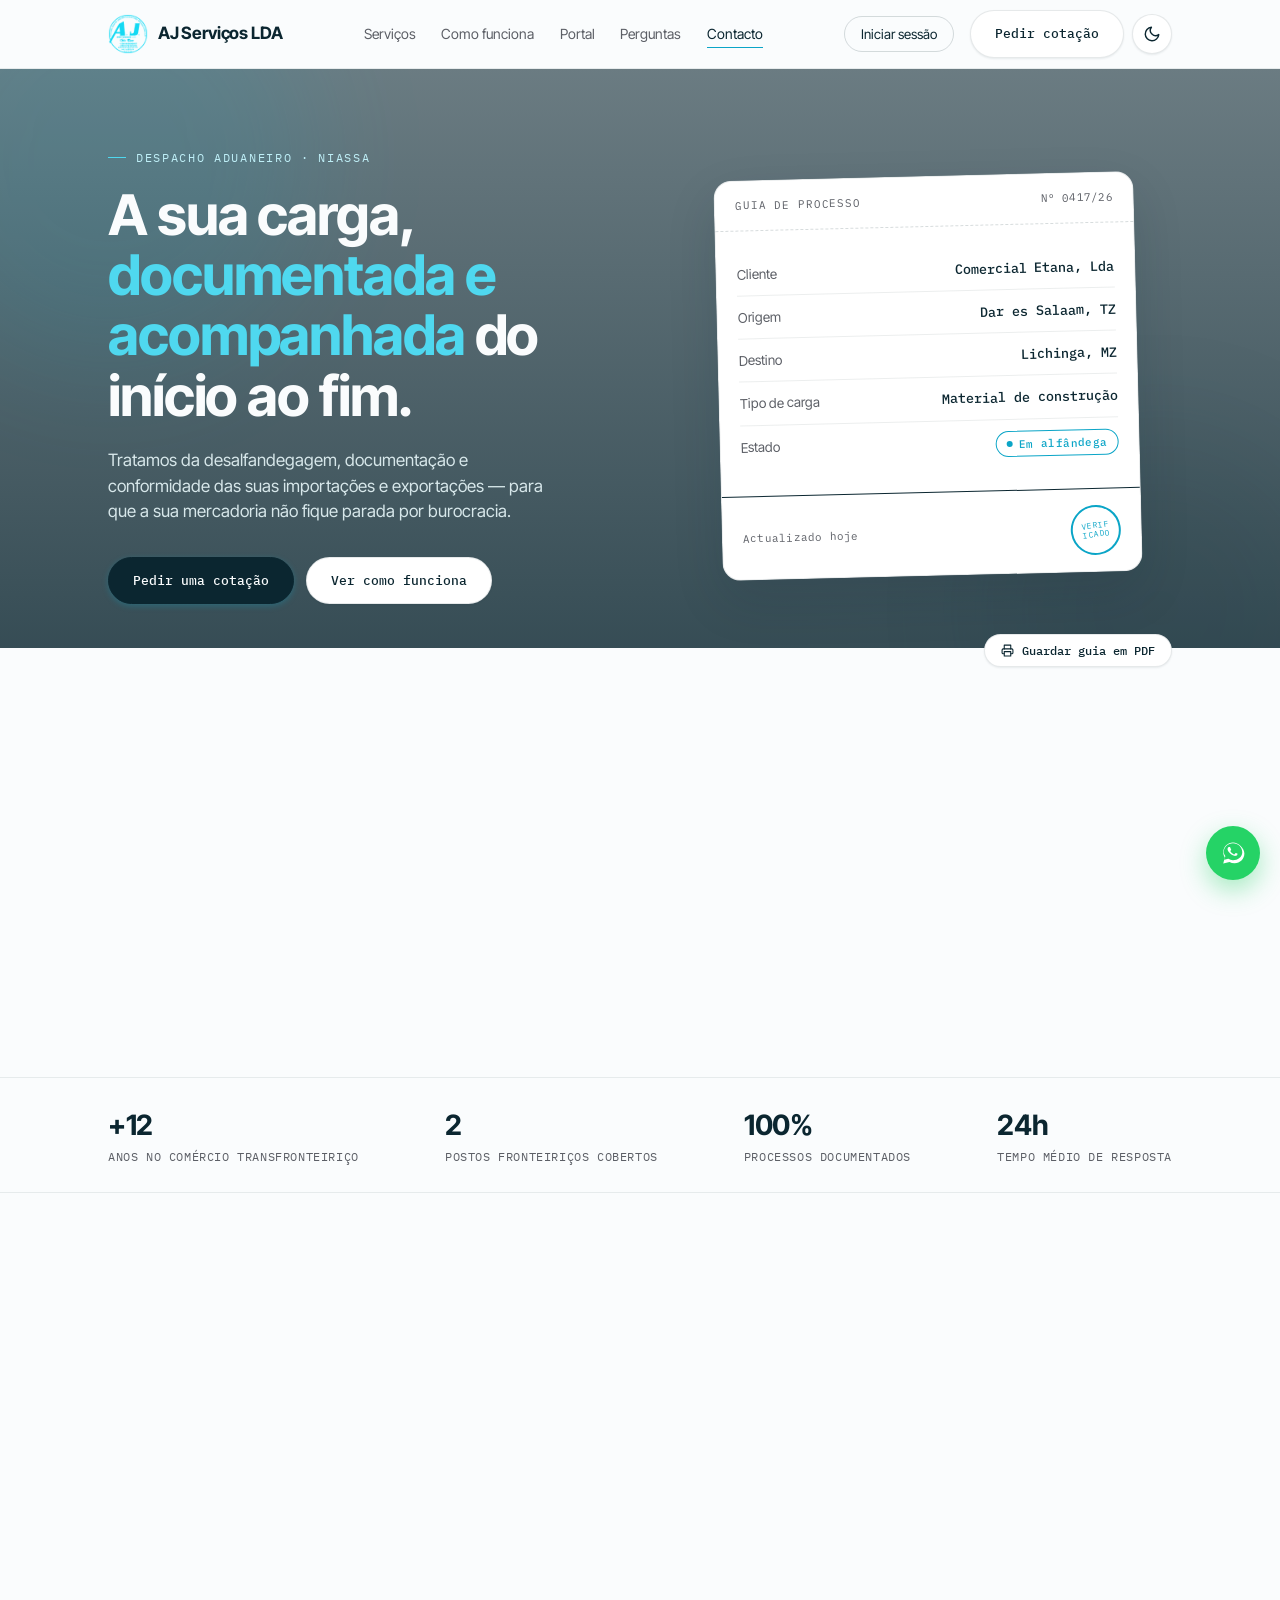
==== commit 09ed0c26: "Update to index.html" ====
--- a/index.html
+++ b/index.html
@@ -13,8 +13,36 @@
 <link rel="preconnect" href="https://fonts.googleapis.com">
 <link rel="preconnect" href="https://fonts.gstatic.com" crossorigin>
 <link href="https://fonts.googleapis.com/css2?family=IBM+Plex+Mono:wght@400;500;600&family=Inter+Tight:wght@400;500;600;700;800&display=swap" rel="preload" as="style" onload="this.onload=null;this.rel='stylesheet'"><noscript><link href="https://fonts.googleapis.com/css2?family=IBM+Plex+Mono:wght@400;500;600&family=Inter+Tight:wght@400;500;600;700;800&display=swap" rel="stylesheet"></noscript><style>
-:root{--ink:#0B2630;--paper:#FAFCFD;--amber:#0BA5C7;--amber-10: rgba(11,165,199,.1);--amber-glow: rgba(11,165,199,.35);--graphite:#5C5F66;--ink-10: rgba(11,38,48,.08);--ink-20: rgba(11,38,48,.16);--glass-bg: rgba(255,255,255,.46);--glass-bg-dark: rgba(255,255,255,.08);--glass-border: rgba(255,255,255,.65);--glass-border-dark: rgba(255,255,255,.16);--glass-highlight: rgba(255,255,255,.9);--process-bg:#0B2630;--on-dark:#FAFCFD;--header-bg: rgba(250,248,244,.72);--transition-theme: background .4s ease, color .4s ease, border-color .4s ease}[data-theme=dark]{--ink:#EAF6F8;--paper:#081318;--amber:#4FD8EF;--amber-10: rgba(79,216,239,.14);--amber-glow: rgba(79,216,239,.4);--graphite:#A0A4AD;--ink-10: rgba(255,255,255,.08);--ink-20: rgba(255,255,255,.18);--glass-bg: rgba(255,255,255,.06);--glass-bg-dark: rgba(255,255,255,.05);--glass-border: rgba(255,255,255,.14);--glass-border-dark: rgba(255,255,255,.12);--glass-highlight: rgba(255,255,255,.18);--process-bg:#0E232B;--header-bg: rgba(14,20,32,.72)}*{box-sizing:border-box;margin:0;padding:0}html{scroll-behavior:smooth;overflow-x:hidden;width:100%}body{background:var(--paper);color:var(--ink);width:100%;max-width:100vw;font-family:Inter Tight,-apple-system,BlinkMacSystemFont,sans-serif;-webkit-font-smoothing:antialiased;line-height:1.5;overflow-x:hidden;transition:var(--transition-theme)}.mono{font-family:IBM Plex Mono,monospace;letter-spacing:.02em}a{color:inherit}img{max-width:100%;display:block}.wrap{max-width:1120px;margin:0 auto;padding:0 20px;position:relative}@media(min-width:640px){.wrap{padding:0 28px}}section{padding:56px 0;position:relative;overflow:hidden}@media(min-width:720px){section{padding:100px 0}}.eyebrow{font-family:IBM Plex Mono,monospace;font-size:12px;letter-spacing:.14em;text-transform:uppercase;color:var(--amber);display:flex;align-items:center;gap:10px;margin-bottom:18px}.eyebrow:before{content:"";width:18px;height:1px;background:var(--amber)}h1,h2,h3{font-weight:700;letter-spacing:-.02em;color:var(--ink)}.reveal{opacity:0;transform:translateY(26px);transition:opacity .8s cubic-bezier(.2,.7,.2,1),transform .8s cubic-bezier(.2,.7,.2,1)}.reveal.in{opacity:1;transform:translateY(0)}.stagger .reveal:nth-child(1){transition-delay:0s}.stagger .reveal:nth-child(2){transition-delay:.08s}.stagger .reveal:nth-child(3){transition-delay:.16s}.stagger .reveal:nth-child(4){transition-delay:.24s}.stagger .reveal:nth-child(5){transition-delay:.32s}.stagger .reveal:nth-child(6){transition-delay:.4s}.blob{position:absolute;border-radius:50%;filter:blur(60px);pointer-events:none;z-index:0}.glass{position:relative}.glass:before{content:"";position:absolute;inset:0;border-radius:inherit;pointer-events:none;background:radial-gradient(120% 100% at 18% 0%,var(--glass-highlight) 0%,transparent 55%);opacity:.5;mix-blend-mode:overlay}.glass:after{content:"";position:absolute;inset:0;border-radius:inherit;pointer-events:none;box-shadow:inset 0 1px #ffffff80,inset 0 -1px #ffffff14}header{position:sticky;top:0;z-index:60;background:var(--header-bg);backdrop-filter:blur(14px) saturate(160%);-webkit-backdrop-filter:blur(14px) saturate(160%);border-bottom:1px solid var(--ink-10);transition:var(--transition-theme)}.nav{display:flex;align-items:center;justify-content:space-between;padding:16px 0;gap:12px}.brand{display:flex;align-items:center;gap:10px;font-weight:700;font-size:16px;letter-spacing:-.01em}@media(min-width:640px){.brand{font-size:18px}}.brand-mark{width:30px;height:30px;border:1.5px solid var(--ink);border-radius:50%;display:flex;align-items:center;justify-content:center;font-family:IBM Plex Mono,monospace;font-size:11px;font-weight:600;flex-shrink:0}.brand-mark{overflow:hidden;object-fit:cover;display:inline-block}img.brand-mark{border:1.5px solid var(--ink)}.navlinks{display:none;gap:28px;font-size:14px;color:var(--graphite)}@media(min-width:860px){.navlinks{display:flex}}.navlinks a{text-decoration:none;transition:color .15s;position:relative}.navlinks a:after{content:"";position:absolute;left:0;bottom:-4px;width:0;height:1px;background:var(--amber);transition:width .2s}.navlinks a:hover{color:var(--ink)}.navlinks a:hover:after{width:100%}.nav-right{display:flex;align-items:center;gap:10px;position:relative}.icon-btn{width:36px;height:36px;border-radius:50%;display:flex;align-items:center;justify-content:center;background:var(--glass-bg);backdrop-filter:blur(14px);-webkit-backdrop-filter:blur(14px);border:1px solid var(--glass-border);cursor:pointer;transition:transform .3s,border-color .3s;color:var(--ink)}.icon-btn:hover{transform:translateY(-2px);border-color:var(--amber-glow)}.icon-btn svg{width:16px;height:16px}.settings-panel{position:absolute;top:calc(100% + 10px);right:0;min-width:186px;padding:8px;background:var(--glass-bg);backdrop-filter:blur(20px) saturate(180%);-webkit-backdrop-filter:blur(20px) saturate(180%);border:1px solid var(--glass-border);border-radius:14px;box-shadow:0 20px 44px #0b26302e;opacity:0;visibility:hidden;transform:translateY(-6px);transition:opacity .2s,transform .2s,visibility .2s}.settings-panel.open{opacity:1;visibility:visible;transform:translateY(0)}.settings-row{display:flex;align-items:center;justify-content:space-between;gap:10px;padding:9px 10px;border-radius:8px;font-size:12.5px;color:var(--ink);cursor:pointer;font-family:IBM Plex Mono,monospace}.settings-row:hover{background:var(--ink-10)}.settings-row svg{width:14px;height:14px;flex-shrink:0}.settings-row .row-left{display:flex;align-items:center;gap:9px}.btn{font-family:IBM Plex Mono,monospace;font-size:13px;font-weight:500;padding:12px 20px;text-decoration:none;display:inline-flex;align-items:center;gap:8px;cursor:pointer;border:none;overflow:hidden;transition:transform .25s cubic-bezier(.2,.8,.2,1),box-shadow .25s,border-color .25s}@media(min-width:640px){.btn{padding:13px 24px}}.btn-solid{background:var(--ink);color:var(--paper);box-shadow:0 6px 18px #0b263038,inset 0 1px #ffffff1f;border:1px solid var(--ink);position:relative}.btn-solid:hover{transform:translateY(-2px);box-shadow:0 10px 26px #0b26304d,inset 0 1px #ffffff2e}.btn-glass{background:var(--glass-bg);backdrop-filter:blur(16px) saturate(180%);-webkit-backdrop-filter:blur(16px) saturate(180%);border:1px solid var(--glass-border);color:var(--ink);box-shadow:0 8px 22px #0b26301a;position:relative}.btn-glass:hover{transform:translateY(-2px);box-shadow:0 12px 30px #0b263029;border-color:var(--amber-glow)}.btn-round{border-radius:100px}.btn-square{border-radius:6px}.hero{padding:44px 0 32px}@media(min-width:720px){.hero{padding:80px 0 44px}}.hero{position:relative}.hero-bg{position:absolute;inset:0;z-index:0;overflow:hidden}.hero-bg img{position:absolute;inset:0;width:100%;height:100%;object-fit:cover;opacity:0;animation:heroFade 14s ease-in-out infinite}.hero-bg img:nth-child(2){animation-delay:7s}.hero-bg:after{content:"";position:absolute;inset:0;background:linear-gradient(180deg,#0b263099,#0b2630d1)}@keyframes heroFade{0%{opacity:0}8%{opacity:1}43%{opacity:1}50%{opacity:0}to{opacity:0}}.hero .eyebrow{color:#bfeff7}.hero .eyebrow:before{background:#4fd8ef}.hero h1{color:#fafcfd}.hero .blob-1{width:280px;height:280px;top:-80px;left:-80px;background:var(--amber-glow);opacity:.35}.hero .blob-2{width:240px;height:240px;bottom:-100px;right:-60px;background:var(--ink);opacity:.1}@media(min-width:720px){.hero .blob-1{width:420px;height:420px;top:-120px;left:-100px}.hero .blob-2{width:360px;height:360px;bottom:-140px;right:-60px}}.hero-grid{display:grid;grid-template-columns:1fr;gap:36px;align-items:center;position:relative;z-index:1}@media(min-width:900px){.hero-grid{grid-template-columns:1.1fr .9fr;gap:56px}}.hero h1{font-size:clamp(30px,7vw,56px);line-height:1.08;margin-bottom:18px}@media(min-width:720px){.hero h1{margin-bottom:22px}}.hero h1 em{font-style:normal;color:var(--amber)}.hero p{font-size:16px;color:var(--graphite);max-width:46ch;margin-bottom:26px}@media(min-width:720px){.hero p{font-size:17px;margin-bottom:32px}}.hero-actions{display:flex;gap:12px;flex-wrap:wrap}.manifest{background:var(--glass-bg);backdrop-filter:blur(22px) saturate(180%);-webkit-backdrop-filter:blur(22px) saturate(180%);border:1px solid var(--glass-border);border-radius:18px;box-shadow:0 20px 50px #0b263024;max-width:420px;margin:0 auto;z-index:1;opacity:0;transform:translateY(18px) rotate(0);animation:stampIn .8s cubic-bezier(.2,.7,.2,1) .3s forwards}@media(min-width:900px){.manifest{transform:translateY(18px) rotate(-1.4deg);margin:0}}@keyframes stampIn{to{opacity:1;transform:translateY(0) rotate(0)}}@media(min-width:900px){@keyframes stampIn{to{opacity:1;transform:translateY(0) rotate(-1.4deg)}}}.manifest-head{display:flex;justify-content:space-between;align-items:center;padding:16px 20px;border-bottom:1px dashed var(--ink-20);font-family:IBM Plex Mono,monospace;font-size:11px;letter-spacing:.08em;text-transform:uppercase;color:var(--graphite)}.manifest-body{padding:22px 20px}.manifest-row{display:flex;justify-content:space-between;padding:11px 0;border-bottom:1px solid var(--ink-10);font-size:13.5px;gap:10px}.manifest-row:last-child{border-bottom:none}.manifest-row .label{color:var(--graphite);flex-shrink:0}.manifest-row .value{font-family:IBM Plex Mono,monospace;font-weight:500;text-align:right}.status-pill{display:inline-flex;align-items:center;gap:6px;font-family:IBM Plex Mono,monospace;font-size:11px;letter-spacing:.04em;padding:4px 10px;border-radius:100px;border:1px solid var(--amber);color:var(--amber)}.status-pill:before{content:"";width:6px;height:6px;border-radius:50%;background:var(--amber);animation:pulse 1.8s ease-in-out infinite}@keyframes pulse{0%,to{opacity:1;box-shadow:0 0 #0ba5c780}50%{opacity:.6;box-shadow:0 0 0 5px #0ba5c700}}.manifest-foot{padding:16px 20px;border-top:1.5px solid var(--ink);display:flex;justify-content:space-between;align-items:center}.seal-stamp{width:50px;height:50px;border:2px solid var(--amber);border-radius:50%;display:flex;align-items:center;justify-content:center;flex-direction:column;color:var(--amber);font-family:IBM Plex Mono,monospace;font-size:8px;letter-spacing:.06em;transform:rotate(-8deg);text-align:center;line-height:1.15;flex-shrink:0}.trust-strip{border-top:1px solid var(--ink-10);border-bottom:1px solid var(--ink-10);padding:26px 0;overflow:hidden}.trust-grid{display:grid;grid-template-columns:1fr 1fr;gap:20px;font-family:IBM Plex Mono,monospace;font-size:11.5px;color:var(--graphite);text-transform:uppercase;letter-spacing:.05em}@media(min-width:640px){.trust-grid{display:flex;justify-content:space-between;gap:24px;font-size:12px}}.trust-grid strong{display:block;font-family:Inter Tight,sans-serif;font-size:24px;color:var(--ink);text-transform:none;letter-spacing:-.01em;margin-bottom:2px}@media(min-width:640px){.trust-grid strong{font-size:28px}}.section-head{max-width:60ch;margin-bottom:40px}@media(min-width:720px){.section-head{margin-bottom:56px}}.section-head h2{font-size:clamp(24px,6vw,38px)}.section-head p{color:var(--graphite);font-size:15.5px;margin-top:14px}@media(min-width:720px){.section-head p{font-size:16px}}.services-grid{display:grid;grid-template-columns:1fr;gap:16px}@media(min-width:600px){.services-grid{grid-template-columns:1fr 1fr;gap:18px}}@media(min-width:900px){.services-grid{grid-template-columns:repeat(3,1fr)}}.service{background:var(--glass-bg);backdrop-filter:blur(10px);-webkit-backdrop-filter:blur(10px);border:1px solid var(--ink-10);border-radius:14px;padding:26px 22px;transition:transform .3s cubic-bezier(.2,.8,.2,1),box-shadow .3s,border-color .3s}@media(min-width:720px){.service{padding:30px 26px}}.service:hover{transform:translateY(-5px);box-shadow:0 16px 34px #0b26301f;border-color:var(--amber-glow)}.service .icon{width:38px;height:38px;border-radius:10px;background:var(--amber-10);color:var(--amber);display:flex;align-items:center;justify-content:center;margin-bottom:16px;font-family:IBM Plex Mono,monospace;font-size:13px;font-weight:600}.service h3{font-size:17.5px;margin-bottom:9px}.service p{font-size:14px;color:var(--graphite)}.why-grid{display:grid;grid-template-columns:1fr;gap:14px}@media(min-width:560px){.why-grid{grid-template-columns:1fr 1fr}}@media(min-width:900px){.why-grid{grid-template-columns:repeat(4,1fr);gap:16px}}.why-card{padding:24px 20px;border-radius:14px;background:var(--glass-bg);backdrop-filter:blur(14px) saturate(160%);-webkit-backdrop-filter:blur(14px) saturate(160%);border:1px solid var(--glass-border);box-shadow:0 10px 26px #0b26300f}.why-card .num{font-family:IBM Plex Mono,monospace;font-size:22px;color:var(--amber);display:block;margin-bottom:10px}.why-card h3{font-size:15.5px;margin-bottom:6px}.why-card p{font-size:13px;color:var(--graphite)}.process{background:var(--process-bg);color:var(--on-dark);transition:var(--transition-theme)}.process .blob-3{width:320px;height:320px;top:-140px;right:-120px;background:var(--amber-glow);opacity:.18}@media(min-width:720px){.process .blob-3{width:500px;height:500px;top:-200px;right:-150px}}.process .eyebrow{color:#4fd8ef}.process .eyebrow:before{background:#4fd8ef}.process .section-head h2{color:var(--on-dark)}.process .section-head p{color:#faf8f4a6}.steps{display:grid;grid-template-columns:1fr;gap:14px;position:relative;z-index:1}@media(min-width:560px){.steps{grid-template-columns:1fr 1fr}}@media(min-width:900px){.steps{grid-template-columns:repeat(4,1fr);gap:16px}}.step{padding:24px 22px;border-radius:14px;background:var(--glass-bg-dark);backdrop-filter:blur(14px);-webkit-backdrop-filter:blur(14px);border:1px solid var(--glass-border-dark);transition:transform .3s cubic-bezier(.2,.8,.2,1),border-color .3s}.step:hover{transform:translateY(-4px);border-color:#0ba5c799}.step .num{font-family:IBM Plex Mono,monospace;font-size:12px;color:#4fd8ef;display:block;margin-bottom:14px}.step h3{font-size:16px;color:var(--on-dark);margin-bottom:8px;font-weight:600}.step p{font-size:13.5px;color:#faf8f499}.testimonial{text-align:center}.testimonial blockquote{font-size:clamp(19px,4.4vw,28px);line-height:1.4;max-width:56ch;margin:0 auto 24px;font-weight:500;letter-spacing:-.01em}.testimonial blockquote:before{content:"\201c";color:var(--amber)}.testimonial blockquote:after{content:"\201d";color:var(--amber)}.testimonial .who{font-family:IBM Plex Mono,monospace;font-size:12px;color:var(--graphite);text-transform:uppercase;letter-spacing:.06em}.route-wrap{background:var(--glass-bg);backdrop-filter:blur(16px) saturate(160%);-webkit-backdrop-filter:blur(16px) saturate(160%);border:1px solid var(--glass-border);border-radius:18px;padding:24px 18px 16px;box-shadow:0 16px 40px #0b263014}@media(min-width:720px){.route-wrap{padding:36px 28px 24px}}.route-svg{width:100%;height:auto;display:block}.route-path{stroke:var(--amber);stroke-width:2;fill:none;stroke-dasharray:600;stroke-dashoffset:600;transition:stroke-dashoffset 2.2s cubic-bezier(.2,.7,.2,1)}.route-wrap.in .route-path{stroke-dashoffset:0}.route-dot{fill:var(--ink)}.route-dot.end{fill:var(--amber)}.route-pulse{fill:none;stroke:var(--amber);stroke-width:1.5;opacity:0}.route-wrap.in .route-pulse{animation:routePulse 2s ease-out 2.1s infinite}@keyframes routePulse{0%{opacity:.8;r:6}to{opacity:0;r:18}}.route-label{font-family:IBM Plex Mono,monospace;font-size:10px;fill:var(--graphite)}@media(min-width:640px){.route-label{font-size:11px}}.route-label.strong{fill:var(--ink);font-weight:600}.portal-grid{display:grid;grid-template-columns:1fr;gap:32px;align-items:center}@media(min-width:900px){.portal-grid{grid-template-columns:.85fr 1.15fr;gap:48px}}.portal-mock{border-radius:16px;overflow:hidden;background:var(--glass-bg);backdrop-filter:blur(20px) saturate(180%);-webkit-backdrop-filter:blur(20px) saturate(180%);border:1px solid var(--glass-border);box-shadow:0 24px 60px #0b263024}.portal-bar{display:flex;gap:6px;padding:12px 16px;border-bottom:1px solid var(--ink-10)}.portal-bar span{width:9px;height:9px;border-radius:50%;background:var(--ink-20)}.portal-bar span:nth-child(1){background:#e28b7a}.portal-bar span:nth-child(2){background:#e8c069}.portal-bar span:nth-child(3){background:#8fb99b}.portal-table{padding:14px}@media(min-width:640px){.portal-table{padding:18px}}.portal-table-row{display:grid;grid-template-columns:1.4fr 1fr 1fr;gap:6px;padding:10px 6px;font-size:11px;align-items:center;border-radius:8px;transition:background .2s}@media(min-width:640px){.portal-table-row{gap:10px;padding:11px 8px;font-size:12.5px}}.portal-table-row:not(.head):hover{background:#7f7f7f14}.portal-table-row.head{font-family:IBM Plex Mono,monospace;font-size:9.5px;text-transform:uppercase;letter-spacing:.05em;color:var(--graphite);border-bottom:1px solid var(--ink-10);margin-bottom:4px}@media(min-width:640px){.portal-table-row.head{font-size:10.5px}}.tag{font-family:IBM Plex Mono,monospace;font-size:9.5px;padding:3px 7px;border-radius:100px;display:inline-block;width:fit-content;transition:background .4s,color .4s}@media(min-width:640px){.tag{font-size:10.5px;padding:4px 9px}}.tag.pending{background:var(--amber-10);color:var(--amber)}.tag.progress{background:#0b263014;color:var(--ink)}.tag.done{background:#4c6e5a1f;color:#4c6e5a}.portal-copy p{color:var(--graphite);font-size:15.5px;margin:16px 0 24px;max-width:44ch}@media(min-width:720px){.portal-copy p{font-size:16px}}.docs-grid{display:grid;grid-template-columns:1fr;gap:18px;perspective:1200px}@media(min-width:560px){.docs-grid{grid-template-columns:1fr 1fr;gap:22px}}@media(min-width:860px){.docs-grid{grid-template-columns:repeat(3,1fr);gap:26px}}.doc-card{background:var(--glass-bg);backdrop-filter:blur(14px) saturate(160%);-webkit-backdrop-filter:blur(14px) saturate(160%);border:1px solid var(--glass-border);border-radius:14px;padding:22px;box-shadow:0 18px 40px #0b26301a;transform-style:preserve-3d;transition:transform .15s ease-out,box-shadow .3s}@media(min-width:640px){.doc-card{padding:24px}}.doc-card:hover{box-shadow:0 24px 54px #0b26302e}.doc-tag{font-family:IBM Plex Mono,monospace;font-size:10px;color:var(--amber);text-transform:uppercase;letter-spacing:.08em;margin-bottom:14px;display:block}.doc-line{height:8px;border-radius:3px;background:var(--ink-10);margin-bottom:9px}.doc-line.w80{width:80%}.doc-line.w60{width:60%}.doc-line.w95{width:95%}.doc-line.w45{width:45%}.doc-foot{margin-top:18px;display:flex;justify-content:space-between;align-items:center}.doc-stamp{width:34px;height:34px;border-radius:50%;border:1.5px solid var(--amber);opacity:.7}.faq-item{border-bottom:1px solid var(--ink-10)}.faq-q{display:flex;justify-content:space-between;align-items:center;padding:19px 4px;cursor:pointer;font-size:15px;font-weight:600;gap:12px}@media(min-width:640px){.faq-q{font-size:16px;padding:22px 4px}}.faq-q .plus{color:var(--amber);transition:transform .3s;flex-shrink:0;display:flex}.faq-q .plus svg{width:16px;height:16px}.faq-item.open .plus{transform:rotate(180deg)}.faq-a{max-height:0;overflow:hidden;transition:max-height .35s ease,padding .35s ease;font-size:14px;color:var(--graphite);padding:0 4px}@media(min-width:640px){.faq-a{font-size:14.5px}}.faq-item.open .faq-a{max-height:700px;padding:0 4px 20px}.contact{background:var(--paper);border-top:1px solid var(--ink-10)}.contact-grid{display:grid;grid-template-columns:1fr;gap:36px}@media(min-width:900px){.contact-grid{grid-template-columns:.9fr 1.1fr;gap:56px}}.contact-info p{color:var(--graphite);font-size:15.5px;margin:16px 0 26px;max-width:40ch}@media(min-width:720px){.contact-info p{font-size:16px;margin-bottom:28px}}.contact-line{display:flex;justify-content:space-between;padding:13px 0;border-bottom:1px solid var(--ink-10);font-size:13.5px;gap:8px}@media(min-width:640px){.contact-line{font-size:14px}}.contact-line span:first-child{color:var(--graphite)}.contact-line span:last-child{font-family:IBM Plex Mono,monospace}#quoteForm{border-radius:16px;padding:24px;background:var(--glass-bg);backdrop-filter:blur(18px) saturate(180%);-webkit-backdrop-filter:blur(18px) saturate(180%);border:1px solid var(--glass-border);box-shadow:0 20px 50px #0b26301a}@media(min-width:640px){#quoteForm{padding:34px}}.field{margin-bottom:18px}@media(min-width:640px){.field{margin-bottom:20px}}.field label{display:block;font-family:IBM Plex Mono,monospace;font-size:11px;text-transform:uppercase;letter-spacing:.06em;color:var(--graphite);margin-bottom:8px}.field input,.field textarea,.field select{width:100%;border:none;border-bottom:1.5px solid var(--ink-20);background:transparent;padding:9px 2px;font-family:Inter Tight,sans-serif;font-size:16px;color:var(--ink);outline:none;transition:border-color .15s}.field select{appearance:none;-webkit-appearance:none;background-image:url("data:image/svg+xml,%3Csvg xmlns='http://www.w3.org/2000/svg' viewBox='0 0 24 24' fill='none' stroke='%235C5F66' stroke-width='2' stroke-linecap='round' stroke-linejoin='round'%3E%3Cpolyline points='6 9 12 15 18 9'%3E%3C/polyline%3E%3C/svg%3E");background-repeat:no-repeat;background-position:right 2px center;background-size:16px}.field select option{color:#111}.field input:focus,.field textarea:focus{border-bottom-color:var(--amber)}.field textarea{resize:vertical;min-height:70px}#quoteForm .btn{width:100%;justify-content:center;margin-top:6px}footer{border-top:1px solid var(--ink-10);padding:32px 0}@media(min-width:720px){footer{padding:40px 0}}.footer-row{display:flex;justify-content:space-between;align-items:center;flex-wrap:wrap;gap:12px;font-size:12.5px;color:var(--graphite)}@media(min-width:640px){.footer-row{font-size:13px}}@media(prefers-reduced-motion:reduce){.manifest{animation:none;opacity:1}.reveal{opacity:1;transform:none;transition:none}html{scroll-behavior:auto}.status-pill:before{animation:none}.route-wrap.in .route-pulse{animation:none}}:focus-visible{outline:2px solid var(--amber);outline-offset:2px}#adminView{display:none;background:var(--paper);min-height:100vh}#adminView .app{display:flex;min-height:100vh;flex-direction:column}@media(min-width:900px){#adminView .app{flex-direction:row}}#adminView .sidebar{background:#0e232b;color:#eaf6f8;flex-shrink:0;padding:16px 14px;display:flex;flex-direction:row;align-items:center;gap:14px;border-bottom:1px solid rgba(255,255,255,.12)}@media(min-width:900px){#adminView .sidebar{width:220px;flex-direction:column;align-items:stretch;padding:22px 16px;border-bottom:none;border-right:1px solid rgba(255,255,255,.12)}}#adminView .sb-brand{display:flex;align-items:center;gap:10px;font-weight:700;font-size:15px}#adminView .sb-mark{width:28px;height:28px;border-radius:8px;background:var(--amber);display:flex;align-items:center;justify-content:center;font-family:IBM Plex Mono,monospace;font-size:11px;font-weight:700;color:#0b2630;flex-shrink:0}#adminView .sb-back{display:flex;align-items:center;gap:6px;font-family:IBM Plex Mono,monospace;font-size:11.5px;color:#f1efe999;cursor:pointer;margin-left:auto}@media(min-width:900px){#adminView .sb-back{margin:22px 0 0}}#adminView .sb-back svg{width:13px;height:13px}#adminView .sb-back:hover{color:#eaf6f8}#adminView .sb-nav{display:none}@media(min-width:900px){#adminView .sb-nav{display:flex;flex-direction:column;gap:2px;margin-top:22px}}#adminView .sb-item{display:flex;align-items:center;gap:10px;padding:9px 10px;border-radius:8px;font-size:13.5px;color:#f1efe9b3;cursor:pointer;transition:background .15s,color .15s}#adminView .sb-item svg{width:16px;height:16px;flex-shrink:0}#adminView .sb-item:hover{background:#ffffff0f;color:#eaf6f8}#adminView .sb-item.active{background:var(--amber-10);color:var(--amber)}#adminView .sb-foot{display:none}@media(min-width:900px){#adminView .sb-foot{display:flex;align-items:center;gap:10px;margin-top:auto;padding-top:16px;border-top:1px solid rgba(255,255,255,.12)}}#adminView .avatar{width:30px;height:30px;border-radius:50%;background:var(--amber-10);color:var(--amber);display:flex;align-items:center;justify-content:center;font-family:IBM Plex Mono,monospace;font-size:11px;font-weight:600;flex-shrink:0}#adminView .sb-foot-text{font-size:12px;line-height:1.3}#adminView .sb-foot-text .name{color:#eaf6f8;font-weight:600}#adminView .sb-foot-text .role{color:#f1efe98c}#adminView main{flex:1;min-width:0}#adminView .topbar{display:flex;align-items:center;justify-content:space-between;gap:14px;flex-wrap:wrap;padding:18px 20px;border-bottom:1px solid var(--ink-10);position:sticky;top:0;background:var(--header-bg);backdrop-filter:blur(12px);z-index:10}@media(min-width:640px){#adminView .topbar{padding:22px 32px}}#adminView .topbar h1{font-size:19px;font-weight:700;letter-spacing:-.01em}#adminView .topbar .sub{font-family:IBM Plex Mono,monospace;font-size:11.5px;color:var(--graphite);margin-top:2px}#adminView .search{display:flex;align-items:center;gap:8px;padding:9px 14px;border-radius:100px;background:var(--glass-bg);backdrop-filter:blur(12px);border:1px solid var(--glass-border);font-size:13px;color:var(--graphite);min-width:0;flex:1;max-width:260px}#adminView .search svg{width:14px;height:14px;flex-shrink:0}#adminView .search input{border:none;background:transparent;outline:none;font-family:inherit;font-size:13px;width:100%;color:var(--ink)}#adminView .new-btn{display:flex;align-items:center;gap:7px;font-family:IBM Plex Mono,monospace;font-size:12.5px;font-weight:500;background:var(--ink);color:var(--paper);padding:10px 16px;border-radius:100px;border:none;cursor:pointer;box-shadow:0 6px 16px #0b263033;flex-shrink:0}#adminView .new-btn svg{width:14px;height:14px}#adminView .content{padding:20px}@media(min-width:640px){#adminView .content{padding:28px 32px}}#adminView .board{display:grid;grid-template-columns:1fr;gap:16px;margin-bottom:36px}@media(min-width:760px){#adminView .board{grid-template-columns:repeat(3,1fr);gap:18px}}#adminView .col-head{display:flex;align-items:center;justify-content:space-between;margin-bottom:12px;padding:0 4px}#adminView .col-head .title{font-size:13px;font-weight:600;display:flex;align-items:center;gap:8px}#adminView .col-dot{width:8px;height:8px;border-radius:50%}#adminView .col-dot.pend{background:var(--amber)}#adminView .col-dot.prog{background:#3e5c8a}#adminView .col-dot.done{background:#4c6e5a}#adminView .col-count{font-family:IBM Plex Mono,monospace;font-size:11px;color:var(--graphite);background:var(--ink-10);padding:2px 8px;border-radius:100px}#adminView .col-body{display:flex;flex-direction:column;gap:10px;min-height:40px}#adminView .card{background:var(--glass-bg);backdrop-filter:blur(14px) saturate(160%);border:1px solid var(--glass-border);border-radius:12px;padding:14px 14px 12px;box-shadow:0 8px 20px #0b26300f;cursor:pointer;transition:transform .2s,box-shadow .2s,border-color .2s}#adminView .card:hover{transform:translateY(-3px);box-shadow:0 14px 30px #0b26301f;border-color:#0ba5c74d}#adminView .card .client{font-size:14px;font-weight:600;margin-bottom:3px}#adminView .card .cargo{font-size:12px;color:var(--graphite);margin-bottom:10px}#adminView .card .meta{display:flex;align-items:center;justify-content:space-between}#adminView .card .pid{font-family:IBM Plex Mono,monospace;font-size:10.5px;color:var(--graphite)}#adminView .card .progress-tag{font-family:IBM Plex Mono,monospace;font-size:10px;padding:2px 8px;border-radius:100px}#adminView .progress-tag.pend{background:var(--amber-10);color:var(--amber)}#adminView .progress-tag.prog{background:#3e5c8a1a;color:#3e5c8a}#adminView .progress-tag.done{background:#4c6e5a1f;color:#4c6e5a}#adminView .stage-tracker{display:flex;align-items:center;gap:4px;margin:8px 0 10px}#adminView .stage-tracker .stage{flex:1;text-align:center;font-family:IBM Plex Mono,monospace;font-size:9px;padding:4px 2px;border-radius:6px;background:var(--ink-10);color:var(--graphite);white-space:nowrap;overflow:hidden;text-overflow:ellipsis}#adminView .stage-tracker .stage.done{background:#4c6e5a24;color:#4c6e5a}#adminView .stage-tracker .stage.active{background:var(--amber-10);color:var(--amber);font-weight:600;box-shadow:0 0 0 1px var(--amber-glow)}#adminView .card .foot-row{display:flex;align-items:center;justify-content:space-between;margin-top:10px;padding-top:10px;border-top:1px solid var(--ink-10)}#adminView .client-row,#adminView .doc-row{display:grid;grid-template-columns:1.6fr 1fr .8fr .9fr;gap:10px;align-items:center;padding:12px 4px;font-size:13.5px;border-bottom:1px solid var(--ink-10)}#adminView .client-row-head{color:var(--graphite);font-size:11.5px;text-transform:uppercase;letter-spacing:.04em;font-weight:600}#adminView .client-row .cn{display:flex;align-items:center;gap:10px}#adminView .doc-row .doc-name{display:flex;align-items:center;gap:8px}#adminView .doc-row .doc-name svg{width:16px;height:16px;color:var(--amber);flex-shrink:0}#adminView .stat-grid{display:grid;grid-template-columns:repeat(2,1fr);gap:14px}@media(min-width:700px){#adminView .stat-grid{grid-template-columns:repeat(4,1fr)}}#adminView .stat-card{background:var(--glass-bg);backdrop-filter:blur(16px) saturate(160%);border:1px solid var(--glass-border);border-radius:14px;padding:20px 18px}#adminView .stat-num{font-family:IBM Plex Mono,monospace;font-size:28px;font-weight:700;color:var(--ink)}#adminView .stat-label{font-size:12.5px;color:var(--graphite);margin-top:4px}#adminView .bar-row{display:flex;align-items:center;gap:12px;padding:9px 4px;font-size:13px}#adminView .bar-label{width:170px;flex-shrink:0;color:var(--ink)}#adminView .bar-track{flex:1;height:8px;border-radius:4px;background:var(--ink-10);overflow:hidden}#adminView .bar-fill{height:100%;background:var(--amber);border-radius:4px}#adminView .bar-val{width:22px;text-align:right;font-family:IBM Plex Mono,monospace;color:var(--graphite);flex-shrink:0}#adminView .settings-row{display:flex;align-items:center;justify-content:space-between;padding:13px 4px;font-size:13.5px;border-bottom:1px solid var(--ink-10)}#adminView .settings-row:last-child{border-bottom:none}#adminView .switch{width:38px;height:22px;border-radius:11px;background:var(--ink-10);position:relative;cursor:pointer;flex-shrink:0;transition:background .15s}#adminView .switch:after{content:"";position:absolute;top:2px;left:2px;width:18px;height:18px;border-radius:50%;background:#fff;box-shadow:0 1px 3px #00000040;transition:left .15s}#adminView .switch.on{background:var(--amber)}#adminView .switch.on:after{left:18px}@media(max-width:700px){#adminView .client-row,#adminView .doc-row{grid-template-columns:1fr;gap:4px;padding:12px 4px}#adminView .client-row-head{display:none}#adminView .bar-label{width:110px;font-size:12px}}#adminView .mini-avatar{width:22px;height:22px;border-radius:50%;background:var(--ink-10);color:var(--ink);display:flex;align-items:center;justify-content:center;font-family:IBM Plex Mono,monospace;font-size:9px;font-weight:600}#adminView .checklist-mini{font-family:IBM Plex Mono,monospace;font-size:10.5px;color:var(--graphite);display:flex;align-items:center;gap:4px}#adminView .checklist-mini svg{width:12px;height:12px}#adminView .panel-head{margin-bottom:16px}#adminView .panel-head h2{font-size:17px;font-weight:700}#adminView .panel-head .sub{font-family:IBM Plex Mono,monospace;font-size:11.5px;color:var(--graphite);margin-top:3px}#adminView .notes-card{background:var(--glass-bg);backdrop-filter:blur(16px) saturate(160%);border:1px solid var(--glass-border);border-radius:14px;padding:22px;box-shadow:0 12px 30px #0b26300f}#adminView .note-block{display:flex;align-items:flex-start;gap:10px;padding:8px 4px;border-radius:6px;transition:background .15s}#adminView .note-block:hover{background:var(--ink-10)}#adminView .chk{width:16px;height:16px;border-radius:4px;border:1.5px solid var(--ink-20);flex-shrink:0;margin-top:2px;display:flex;align-items:center;justify-content:center}#adminView .chk.done{background:var(--amber);border-color:var(--amber)}#adminView .chk.done svg{width:10px;height:10px;color:#fff}#adminView .note-text{font-size:13.5px}#adminView .note-text.done{color:var(--graphite);text-decoration:line-through}#adminView .divider-note{display:flex;align-items:center;gap:10px;margin:18px 0 10px}#adminView .divider-note .label{font-family:IBM Plex Mono,monospace;font-size:10.5px;text-transform:uppercase;letter-spacing:.06em;color:var(--graphite)}#adminView .divider-note .line{flex:1;height:1px;background:var(--ink-10)}#adminView .timeline-row{display:flex;align-items:center;gap:12px;padding:8px 4px;font-size:13px}#adminView .timeline-dot{width:7px;height:7px;border-radius:50%;background:var(--amber);flex-shrink:0}#adminView .timeline-date{font-family:IBM Plex Mono,monospace;font-size:11px;color:var(--graphite);width:74px;flex-shrink:0}#adminView .grid-two{display:grid;grid-template-columns:1fr;gap:18px}@media(min-width:900px){#adminView .grid-two{grid-template-columns:1.3fr 1fr}}#adminView footer.note{padding:16px 20px;text-align:center;font-family:IBM Plex Mono,monospace;font-size:11px;color:var(--graphite);border-top:1px solid var(--ink-10)}.skip-link{position:fixed;top:-60px;left:12px;z-index:200;background:var(--ink);color:var(--paper);padding:10px 18px;border-radius:8px;font-family:IBM Plex Mono,monospace;font-size:12.5px;text-decoration:none;transition:top .2s}.skip-link:focus{top:12px}.wa-float{position:fixed;bottom:20px;right:20px;z-index:80;width:54px;height:54px;border-radius:50%;background:#25d366;display:flex;align-items:center;justify-content:center;box-shadow:0 10px 26px #25d36666;text-decoration:none;transition:transform .25s}.wa-float:hover{transform:translateY(-3px) scale(1.05)}.wa-float svg{width:26px;height:26px;fill:#fff}.cta-bar{position:fixed;top:0;left:0;right:0;z-index:70;transform:translateY(-100%);transition:transform .3s ease;background:var(--glass-bg);backdrop-filter:blur(16px) saturate(180%);-webkit-backdrop-filter:blur(16px) saturate(180%);border-bottom:1px solid var(--glass-border);box-shadow:0 6px 20px #0b263014}.cta-bar.show{transform:translateY(0)}.cta-bar-inner{display:flex;align-items:center;justify-content:space-between;gap:12px;padding:10px 20px;max-width:1120px;margin:0 auto}@media(min-width:640px){.cta-bar-inner{padding:10px 28px}}.cta-bar-text{font-size:13px;font-weight:600}.cta-bar-text span{display:none}@media(min-width:560px){.cta-bar-text span{display:inline;font-weight:400;color:var(--graphite);margin-left:6px}}.compare-wrap{overflow-x:auto;border-radius:14px;border:1px solid var(--glass-border);background:var(--glass-bg);backdrop-filter:blur(14px);-webkit-backdrop-filter:blur(14px)}.compare{width:100%;border-collapse:collapse;min-width:520px}.compare th,.compare td{text-align:left;padding:14px 18px;font-size:13.5px;border-bottom:1px solid var(--ink-10)}.compare th{font-family:IBM Plex Mono,monospace;font-size:11px;text-transform:uppercase;letter-spacing:.05em;color:var(--graphite);font-weight:600}.compare td:first-child{color:var(--graphite);width:40%}.compare tr:last-child td{border-bottom:none}.compare .no{color:var(--graphite)}.compare .no:before{content:"\2715  ";color:#b23a2e}.compare .yes{color:var(--ink);font-weight:500}.compare .yes:before{content:"\2713  ";color:var(--amber)}.compare th:nth-child(3),.compare td:nth-child(3){background:var(--amber-10)}.form-progress{display:flex;align-items:center;gap:8px;margin-bottom:22px;font-family:IBM Plex Mono,monospace;font-size:11px;color:var(--graphite);text-transform:uppercase;letter-spacing:.05em}.form-progress .step-dot{width:8px;height:8px;border-radius:50%;background:var(--ink-10);transition:background .3s}.form-progress .step-dot.active{background:var(--amber)}.form-step{display:none}.form-step.active{display:block}.form-nav{display:flex;gap:10px;margin-top:6px}.wa-quick{display:flex;flex-direction:column;gap:8px;margin:14px 0}.wa-quick a{text-align:center;text-decoration:none}.form-nav .btn{flex:1}.btn-outline{background:transparent;border:1px solid var(--ink-20);color:var(--ink)}.btn-outline:hover{border-color:var(--amber)}.form-summary{font-size:13.5px;color:var(--graphite);line-height:1.8}.form-summary strong{color:var(--ink)}@media print{header,.cta-bar,.wa-float,.hero-actions,.trust-strip,#servicos,.why-grid,.process,.testimonial,#rota,#portal,.compare-wrap,#faq,.contact,footer,.print-hide{display:none!important}body{background:#fff}.hero{padding:20px 0}.hero-grid{display:block}.manifest{box-shadow:none;border:1.5px solid #0B2630;max-width:100%;animation:none;opacity:1;transform:none}}#pm{--r:12px}#pm .tb{display:flex;flex-wrap:wrap;align-items:center;gap:10px;margin-bottom:18px}#pm .tabs{display:flex;background:var(--ink-10);border-radius:10px;padding:3px}#pm .tabs button{border:0;background:none;font:500 12.5px IBM Plex Mono,monospace;color:var(--graphite);padding:7px 13px;border-radius:8px;cursor:pointer}#pm .tabs button.on{background:var(--paper);color:var(--ink);box-shadow:0 1px 4px #0000001f}#pm .chip{border:1px solid var(--ink-20);background:none;color:var(--graphite);font:500 12px IBM Plex Mono,monospace;padding:6px 12px;border-radius:100px;cursor:pointer}#pm .chip.on{background:var(--amber-10);color:var(--amber);border-color:var(--amber)}#pm .sp{flex:1}#pm .ghost{display:inline-flex;align-items:center;gap:6px;border:1px dashed var(--ink-20);background:none;color:var(--graphite);font:500 12px IBM Plex Mono,monospace;padding:7px 12px;border-radius:10px;cursor:pointer}#pm .ghost:hover{color:var(--amber);border-color:var(--amber)}#pm svg.i{width:14px;height:14px;fill:none;stroke:currentColor;stroke-width:2;stroke-linecap:round;stroke-linejoin:round;flex-shrink:0}#pm .bd{display:flex;gap:16px;overflow-x:auto;padding-bottom:20px;align-items:flex-start;scroll-snap-type:x proximity}#pm .cl{flex:0 0 285px;scroll-snap-align:start;border-radius:14px;padding:8px;transition:background .15s}#pm .cl.over{background:var(--amber-10);outline:2px dashed var(--amber)}#pm .ch{display:flex;align-items:center;gap:8px;padding:4px 4px 10px}#pm .dot{width:10px;height:10px;border-radius:50%;cursor:pointer;flex-shrink:0}#pm .cn{flex:1;min-width:0;font-weight:600;font-size:13px;border:0;background:none;color:var(--ink);padding:3px 5px;border-radius:6px;font-family:inherit}#pm .cn:hover,#pm .cn:focus{background:var(--ink-10);outline:0}#pm .cc{font:11px IBM Plex Mono,monospace;color:var(--graphite)}#pm .ib{border:0;background:none;color:var(--graphite);cursor:pointer;padding:4px;border-radius:6px;display:inline-flex}#pm .ib:hover{background:var(--ink-10);color:var(--ink)}#pm .cs{display:flex;flex-direction:column;gap:10px;min-height:44px}#pm .k{position:relative;background:var(--glass-bg);backdrop-filter:blur(14px);border:1px solid var(--glass-border);border-radius:var(--r);padding:13px;cursor:grab;box-shadow:0 6px 18px #0b26300f;transition:transform .15s,box-shadow .15s,border-color .15s}#pm .k:hover{transform:translateY(-2px);border-color:var(--amber);box-shadow:0 12px 26px #0b26301f}#pm .k.drag{opacity:.4}#pm .k b{display:block;font-size:14px;margin-bottom:3px;padding-right:46px}#pm .k small{display:block;font-size:12px;color:var(--graphite);margin-bottom:10px}#pm .row{display:flex;align-items:center;gap:8px;flex-wrap:wrap;font:10.5px IBM Plex Mono,monospace;color:var(--graphite)}#pm .tag{padding:2px 8px;border-radius:100px;font-size:10px}#pm .p-alta{background:#c83c3c1f;color:#c83c3c}#pm .p-media{background:var(--amber-10);color:var(--amber)}#pm .p-baixa{background:#4c6e5a24;color:#4c8a64}#pm .late{color:#c83c3c;font-weight:600}#pm .bar{height:4px;border-radius:2px;background:var(--ink-10);margin:10px 0 0;overflow:hidden}#pm .bar i{display:block;height:100%;background:var(--amber)}#pm .qa{position:absolute;top:8px;right:8px;display:none;gap:2px;background:var(--paper);border:1px solid var(--ink-10);border-radius:8px;padding:2px}#pm .k:hover .qa{display:flex}#pm .av{width:22px;height:22px;border-radius:50%;background:var(--amber-10);color:var(--amber);display:inline-flex;align-items:center;justify-content:center;font:600 9px IBM Plex Mono,monospace;margin-left:auto}#pm .add{display:flex;gap:6px;align-items:center;width:100%;border:0;background:none;color:var(--graphite);font:13px inherit;font-family:inherit;padding:9px 8px;border-radius:8px;cursor:pointer;margin-top:6px}#pm .add:hover{background:var(--ink-10);color:var(--ink)}#pm .empty{text-align:center;color:var(--graphite);font-size:12px;padding:16px;border:1px dashed var(--ink-20);border-radius:10px}#pm table{width:100%;border-collapse:collapse;font-size:13px}#pm th{text-align:left;font:600 11px IBM Plex Mono,monospace;text-transform:uppercase;letter-spacing:.04em;color:var(--graphite);padding:10px 8px;border-bottom:1px solid var(--ink-20);cursor:pointer;white-space:nowrap}#pm td{padding:11px 8px;border-bottom:1px solid var(--ink-10);white-space:nowrap}#pm tr.r:hover{background:var(--amber-10);cursor:pointer}#pm .tw{overflow-x:auto}#pmShade{position:fixed;inset:0;background:#00000059;z-index:90;display:none}#pmDr{position:fixed;top:0;right:0;bottom:0;width:min(520px,100%);background:var(--paper);color:var(--ink);z-index:91;transform:translate(105%);transition:transform .25s ease;box-shadow:-20px 0 50px #0003;overflow-y:auto;padding:22px 26px 40px;font-family:inherit}#pmDr.open{transform:none}#pmDr .ti{width:100%;font:700 24px inherit;font-family:inherit;border:0;background:none;color:var(--ink);padding:6px;border-radius:8px;margin:10px 0 14px}#pmDr .ti:hover,#pmDr .ti:focus{background:var(--ink-10);outline:0}#pmDr .pr{display:grid;grid-template-columns:110px 1fr;gap:4px 10px;align-items:center;margin-bottom:6px}#pmDr .pr label{font-size:12px;color:var(--graphite)}#pmDr input,#pmDr select,#pmDr textarea{font:13.5px inherit;font-family:inherit;color:var(--ink);background:none;border:1px solid transparent;border-radius:8px;padding:7px 8px;width:100%}#pmDr input:hover,#pmDr select:hover,#pmDr textarea:hover{background:var(--ink-10)}#pmDr input:focus,#pmDr select:focus,#pmDr textarea:focus{outline:0;border-color:var(--amber);background:var(--paper)}#pmDr select option{background:var(--paper);color:var(--ink)}#pmDr h4{font:600 11px IBM Plex Mono,monospace;text-transform:uppercase;letter-spacing:.05em;color:var(--graphite);margin:24px 0 8px;display:flex;justify-content:space-between}#pmDr .ck{display:flex;align-items:center;gap:8px;padding:2px 0}#pmDr .ck input[type=checkbox]{width:17px;height:17px;accent-color:var(--amber);flex-shrink:0}#pmDr .ck input[type=text]{flex:1}#pmDr .ck.d input[type=text]{text-decoration:line-through;color:var(--graphite)}#pmDr .ck .x{opacity:0}#pmDr .ck:hover .x{opacity:1}#pmDr textarea{min-height:110px;resize:vertical;line-height:1.5}#pmDr .lg{font:12px IBM Plex Mono,monospace;color:var(--graphite);padding:3px 0}#pmDr .acts{display:flex;gap:8px;margin-top:26px;flex-wrap:wrap}#pmDr .btn2{font:500 12.5px IBM Plex Mono,monospace;border:1px solid var(--ink-20);background:none;color:var(--ink);padding:9px 14px;border-radius:10px;cursor:pointer}#pmDr .btn2.red{color:#c83c3c;border-color:#c83c3c66}#pmToast{position:fixed;left:50%;bottom:24px;transform:translate(-50%);background:var(--ink);color:var(--paper);padding:11px 16px;border-radius:12px;font-size:13px;z-index:99;display:none;gap:14px;align-items:center;box-shadow:0 10px 30px #0000004d}#pmToast button{background:none;border:0;color:var(--amber);font:600 13px inherit;cursor:pointer}@media(max-width:640px){#pm .cl{flex-basis:80vw}#pmDr{padding:18px}}#loginView,#clientView{display:none;min-height:100vh;background:var(--paper);color:var(--ink)}.au{display:grid;grid-template-columns:minmax(0,1fr) minmax(0,1.05fr);min-height:100vh}.au-side{background:linear-gradient(155deg,#0b2630,#0e4a5c 62%,#0ba5c7 140%);color:#eaf6f8;padding:44px 52px;display:flex;flex-direction:column;justify-content:space-between;position:relative;overflow:hidden}.au-side:after{content:"";position:absolute;width:420px;height:420px;border-radius:50%;right:-160px;bottom:-140px;background:radial-gradient(circle,rgba(11,165,199,.35),transparent 70%)}.au-logo{font-weight:700;font-size:17px;letter-spacing:-.01em}.au-logo.m{display:none;color:var(--amber);margin:18px 0 4px}.au-hero h2{font-size:clamp(26px,3vw,38px);line-height:1.15;letter-spacing:-.02em;margin-bottom:30px;max-width:440px}.au-hero ul{list-style:none;display:grid;gap:18px;max-width:420px}.au-hero li{display:flex;gap:14px;font-size:13.5px;line-height:1.45;color:#eaf6f8bf}.au-hero li b{display:block;color:#fff;font-size:14.5px;margin-bottom:2px}.au-hero li i{flex:0 0 26px;height:26px;border-radius:50%;background:#0ba5c740;color:#7fe0f2;display:flex;align-items:center;justify-content:center;font-style:normal;font-size:13px}.au-foot{font:12px IBM Plex Mono,monospace;color:#eaf6f88c;position:relative;z-index:1}.au-main{display:flex;align-items:center;justify-content:center;padding:32px 22px}.au-box{width:100%;max-width:410px}.lg-back{font:12px IBM Plex Mono,monospace;color:var(--graphite);cursor:pointer;display:inline-block;margin-bottom:22px}.lg-back:hover{color:var(--amber)}.au-tabs{display:grid;grid-template-columns:1fr 1fr;background:var(--ink-10);border-radius:12px;padding:4px;margin-bottom:26px}.au-tabs button{border:0;background:none;padding:10px;border-radius:9px;font:600 13.5px inherit;font-family:inherit;color:var(--graphite);cursor:pointer;transition:all .15s}.au-tabs button.on{background:var(--paper);color:var(--ink);box-shadow:0 2px 8px #0000001f}.au-box h1{font-size:28px;letter-spacing:-.025em;margin-bottom:6px}.au-p{font-size:14px;color:var(--graphite);line-height:1.5;margin-bottom:22px}.fl{margin-bottom:15px}.fl label{display:block;font-size:12.5px;font-weight:500;margin-bottom:6px}.fl input,.pw input{width:100%;padding:13px 14px;border-radius:12px;border:1.5px solid var(--ink-20);background:var(--paper);color:var(--ink);font:15px inherit;font-family:inherit;transition:border-color .15s,box-shadow .15s}.fl input:focus{outline:0;border-color:var(--amber);box-shadow:0 0 0 4px var(--amber-10)}.pw{position:relative}.pw input{padding-right:84px}.pw button{position:absolute;right:8px;top:50%;transform:translateY(-50%);border:0;background:none;color:var(--amber);font:600 12px IBM Plex Mono,monospace;cursor:pointer;padding:8px}.meter{display:flex;align-items:center;gap:10px;margin-top:8px;opacity:0;transition:opacity .15s}.meter.on{opacity:1}.meter b{flex:1;height:5px;border-radius:3px;background:var(--ink-10);overflow:hidden}.meter i{display:block;height:100%;width:0;border-radius:3px;transition:width .25s,background .25s}.meter span{font:11px IBM Plex Mono,monospace;color:var(--graphite);min-width:72px;text-align:right}.au-ck{display:flex;gap:10px;font-size:12.5px;color:var(--graphite);line-height:1.45;margin:4px 0 12px;cursor:pointer}.au-ck input{width:17px;height:17px;accent-color:var(--amber);flex-shrink:0;margin-top:1px}.au-row{display:flex;justify-content:flex-end;margin:-4px 0 12px}.au-box a[data-m],#auForgot{color:var(--amber);cursor:pointer;font-size:12.5px;font-weight:500}.au-box a[data-m]:hover{text-decoration:underline}.au-err{color:#c83c3c;font-size:13px;min-height:20px;margin-bottom:8px;line-height:1.4}.au-btn{width:100%;padding:14px;border:0;border-radius:100px;background:var(--ink);color:var(--paper);font:600 14.5px inherit;font-family:inherit;cursor:pointer;transition:transform .15s,opacity .15s}.au-btn:hover{transform:translateY(-1px)}.au-btn:disabled{opacity:.55;cursor:wait;transform:none}.au-btn.load span:after{content:"";display:inline-block;width:13px;height:13px;margin-left:10px;vertical-align:-2px;border:2px solid currentColor;border-right-color:transparent;border-radius:50%;animation:auSp .7s linear infinite}.au-btn.ghost{background:none;color:var(--ink);border:1.5px solid var(--ink-20)}@keyframes auSp{to{transform:rotate(360deg)}}.au-alt{text-align:center;font-size:13px;color:var(--graphite);margin-top:20px}#auDone{text-align:center;padding:6px 0}.au-ic{width:62px;height:62px;border-radius:50%;background:var(--amber-10);color:var(--amber);display:flex;align-items:center;justify-content:center;font-size:26px;margin:4px auto 18px}#auDone p{font-size:14px;color:var(--graphite);line-height:1.55;margin-bottom:10px}#auDone p b{color:var(--ink)}#auDone p.s{font-size:12.5px;margin-bottom:18px}#auDone .au-back2{display:block;margin-top:18px;color:var(--amber);font-size:13px;cursor:pointer}.au-demo{margin-top:22px;padding:12px 14px;border-radius:12px;background:var(--amber-10);font-size:12px;line-height:1.5;color:var(--graphite)}.au-demo b{color:var(--ink)}.au-demo code{font:11.5px IBM Plex Mono,monospace;color:var(--amber)}@media(max-width:860px){.au{grid-template-columns:1fr}.au-side{display:none}.au-logo.m{display:block}.au-main{align-items:flex-start;padding-top:20px}}.cv-head{display:flex;justify-content:space-between;align-items:center;padding:16px 22px;border-bottom:1px solid var(--ink-10);position:sticky;top:0;background:var(--header-bg);backdrop-filter:blur(12px);z-index:5}.cv-head .lg-brand{margin:0}.cv-head span{font-size:12.5px;color:var(--graphite);margin-right:12px}.cv-out{border:1px solid var(--ink-20);background:none;color:var(--ink);padding:7px 13px;border-radius:100px;font:12px IBM Plex Mono,monospace;cursor:pointer}.cv-main{max-width:760px;margin:0 auto;padding:28px 18px 70px}.cv-main h1{font-size:clamp(24px,5vw,32px);letter-spacing:-.02em}.cv-sub{color:var(--graphite);font-size:14px;margin:6px 0 22px}.cv-card{background:var(--glass-bg);backdrop-filter:blur(16px);border:1px solid var(--glass-border);border-radius:18px;padding:22px;margin-bottom:18px;box-shadow:0 12px 30px #0b263012}.cv-top{display:flex;justify-content:space-between;gap:10px;flex-wrap:wrap;align-items:flex-start}.cv-top b{font-size:18px;display:block}.cv-top small{color:var(--graphite);font-size:13px}.cv-st{font:600 11.5px IBM Plex Mono,monospace;padding:5px 12px;border-radius:100px;color:#fff;white-space:nowrap}.cv-pr{margin:18px 0 6px;display:flex;justify-content:space-between;font:12px IBM Plex Mono,monospace;color:var(--graphite)}.cv-bar{height:10px;border-radius:5px;background:var(--ink-10);overflow:hidden}.cv-bar i{display:block;height:100%;background:linear-gradient(90deg,var(--amber),#4C8A64);border-radius:5px;transition:width .6s}.cv-msg{margin:18px 0;padding:14px 16px;border-radius:12px;background:var(--amber-10);border-left:3px solid var(--amber);font-size:14px;line-height:1.5}.cv-msg small{display:block;font:11px IBM Plex Mono,monospace;color:var(--graphite);margin-bottom:4px}.cv-cols{display:grid;gap:18px;grid-template-columns:1fr}@media(min-width:620px){.cv-cols{grid-template-columns:1fr 1fr}}.cv-cols h4,.cv-card h4.t{font:600 11px IBM Plex Mono,monospace;text-transform:uppercase;letter-spacing:.05em;color:var(--graphite);margin:0 0 8px}.cv-it{display:flex;gap:9px;align-items:flex-start;font-size:13.5px;padding:5px 0}.cv-it i{width:17px;height:17px;border-radius:50%;flex-shrink:0;margin-top:1px;border:2px solid var(--ink-20)}.cv-it.ok i{background:#4c8a64;border-color:#4c8a64;box-shadow:inset 0 0 0 3px var(--paper)}.cv-it.ok{color:var(--graphite)}.cv-tl{margin-top:20px}.cv-tl div{font-size:13px;padding:5px 0 5px 16px;border-left:2px solid var(--ink-10);position:relative}.cv-tl div:before{content:"";position:absolute;left:-5px;top:11px;width:8px;height:8px;border-radius:50%;background:var(--amber)}.cv-tl span{font:11px IBM Plex Mono,monospace;color:var(--graphite);margin-right:8px}.cv-foot{display:flex;gap:10px;flex-wrap:wrap;margin-top:20px}.cv-foot a{font:600 13px inherit;font-family:inherit;padding:10px 18px;border-radius:100px;background:var(--ink);color:var(--paper);text-decoration:none}.cv-empty{text-align:center;padding:50px 20px;color:var(--graphite)}#ajSync{position:fixed;left:14px;bottom:14px;font:11px IBM Plex Mono,monospace;color:var(--graphite);background:var(--paper);border:1px solid var(--ink-10);padding:5px 10px;border-radius:100px;z-index:80;display:none}#ajSync.err{color:#c83c3c;border-color:#c83c3c}#ajBanner{display:flex;justify-content:center;align-items:center;padding:10px 44px 10px 16px;background:var(--amber);color:#fff;font-size:13.5px;text-align:center;position:relative;line-height:1.4}#ajBanner button{position:absolute;right:10px;top:50%;transform:translateY(-50%);border:0;background:none;color:#fff;font-size:22px;cursor:pointer;line-height:1}#adm .tabs{display:inline-flex;background:var(--ink-10);border-radius:10px;padding:3px;margin-bottom:18px}#adm .tabs button{border:0;background:none;font:500 12.5px IBM Plex Mono,monospace;color:var(--graphite);padding:8px 16px;border-radius:8px;cursor:pointer}#adm .tabs button.on{background:var(--paper);color:var(--ink);box-shadow:0 1px 4px #0000001f}#adm .cd{background:var(--glass-bg);backdrop-filter:blur(14px);border:1px solid var(--glass-border);border-radius:16px;padding:20px;margin-bottom:16px}#adm h3{font-size:15px;margin-bottom:4px}#adm .hn{font-size:12.5px;color:var(--graphite);margin-bottom:14px;line-height:1.5}#adm .g{display:grid;gap:10px;grid-template-columns:1fr}@media(min-width:700px){#adm .g.c3{grid-template-columns:1fr 1fr 1fr}#adm .g.c2{grid-template-columns:1fr 1fr}}#adm label{display:block;font-size:12px;color:var(--graphite)}#adm input,#adm select,#adm textarea{display:block;width:100%;margin-top:5px;padding:10px 12px;border-radius:10px;border:1px solid var(--ink-20);background:var(--paper);color:var(--ink);font:14px inherit;font-family:inherit}#adm textarea{min-height:76px;resize:vertical}#adm input:focus,#adm select:focus,#adm textarea:focus{outline:0;border-color:var(--amber);box-shadow:0 0 0 3px var(--amber-10)}#adm .bt{border:0;background:var(--ink);color:var(--paper);font:600 13px inherit;font-family:inherit;padding:11px 20px;border-radius:100px;cursor:pointer}#adm .bt.g2{background:none;color:var(--ink);border:1px solid var(--ink-20)}#adm .bt:disabled{opacity:.5}#adm .rw{display:flex;align-items:center;gap:12px;padding:11px 0;border-bottom:1px solid var(--ink-10);flex-wrap:wrap}#adm .rw:last-child{border:0}#adm .rw .n{flex:1;min-width:150px}#adm .rw .n b{display:block;font-size:14px}#adm .rw .n small{color:var(--graphite);font-size:12px}#adm .rw select{width:auto;margin:0;padding:7px 10px}#adm .st{font:12px IBM Plex Mono,monospace;margin-left:12px;color:var(--graphite)}#adm .st.er{color:#c83c3c}#adm .tg{display:flex;align-items:center;gap:8px;font-size:13.5px;color:var(--ink);margin-bottom:10px}#adm .tg input{width:auto;margin:0;accent-color:var(--amber)}#adm summary{cursor:pointer;font-size:13px;font-weight:600;padding:4px 0}.brand-mark{width:44px!important;height:44px!important}@media(min-width:640px){.brand-mark{width:54px!important;height:54px!important}}#adminView .sb-brand .brand-mark{width:42px!important;height:42px!important}.au-logo{display:flex;align-items:center;gap:10px}.au-logo .au-lg{width:46px!important;height:46px!important}.logo-custom img.brand-mark{object-fit:contain!important;border-radius:10px!important;border:0!important;background:transparent!important}#adminView .sb-back+.sb-back{display:none}#adminView .sb-foot{cursor:pointer;border-radius:10px;transition:background .15s}#adminView .sb-foot:hover{background:#ffffff12}.acct{width:38px;height:38px;border-radius:50%;border:1.5px solid var(--amber);background:var(--amber-10);color:var(--amber);font:600 12px IBM Plex Mono,monospace;cursor:pointer;flex-shrink:0}.acct:hover{background:var(--amber);color:#fff}#acctMenu{display:none;position:fixed;z-index:120;min-width:230px;background:var(--paper);color:var(--ink);border:1px solid var(--ink-10);border-radius:14px;box-shadow:0 18px 44px #00000040;padding:6px}#acctMenu .am-h{padding:10px 12px 12px;border-bottom:1px solid var(--ink-10);margin-bottom:4px}#acctMenu .am-h b{display:block;font-size:14px}#acctMenu .am-h small{display:block;font-size:12px;color:var(--graphite);margin:2px 0 6px;word-break:break-all}#acctMenu .am-h em{font:600 10px IBM Plex Mono,monospace;font-style:normal;background:var(--amber-10);color:var(--amber);padding:2px 8px;border-radius:100px}#acctMenu button{display:block;width:100%;text-align:left;border:0;background:none;color:var(--ink);font:13.5px inherit;font-family:inherit;padding:10px 12px;border-radius:8px;cursor:pointer}#acctMenu button:hover{background:var(--ink-10)}#acctMenu hr{border:0;border-top:1px solid var(--ink-10);margin:6px 0 4px}#acctMenu .red{color:#c83c3c;margin-top:14px}#ajMaint{position:fixed;inset:0;z-index:500;background:var(--paper);color:var(--ink);display:flex;align-items:center;justify-content:center;text-align:center;padding:30px}#ajMaint h2{font-size:clamp(24px,5vw,38px);letter-spacing:-.02em;max-width:560px;margin-bottom:18px}#ajMaint a{font:12px IBM Plex Mono,monospace;color:var(--graphite);cursor:pointer;text-decoration:underline}#pm .cg{display:grid;grid-template-columns:repeat(7,minmax(0,1fr));gap:4px}#pm .ch0{font:600 11px IBM Plex Mono,monospace;color:var(--graphite);text-align:center;padding:6px}#pm .cd0{min-height:84px;border:1px solid var(--ink-10);border-radius:8px;padding:4px;overflow:hidden}#pm .cd0.td{border-color:var(--amber);background:var(--amber-10)}#pm .cd0>span{font:10px IBM Plex Mono,monospace;color:var(--graphite)}.ev{font-size:11.5px;padding:3px 6px;margin-top:3px;background:var(--ink-10);border-left:3px solid var(--amber);border-radius:4px;cursor:pointer;white-space:nowrap;overflow:hidden;text-overflow:ellipsis}.ev.lt{color:#c83c3c}.ev small{color:var(--graphite)}.br{display:grid;grid-template-columns:minmax(80px,140px) 1fr 28px;gap:10px;align-items:center;font-size:12.5px;margin:8px 0}.bx{display:block;background:var(--ink-10);border-radius:4px;height:8px}.bx i{display:block;height:100%;border-radius:4px;background:var(--amber)}.br b{text-align:right}.st2 h4{font:600 11px IBM Plex Mono,monospace;text-transform:uppercase;letter-spacing:.05em;color:var(--graphite);margin-bottom:8px}.st2 .notes-card{margin-bottom:0}.st2{gap:16px}.client-row.cr:hover{background:var(--amber-10)}.nav-auth{display:flex;align-items:center;gap:8px}.na-login{border:1.5px solid var(--ink-20);background:none;color:var(--ink);font:600 13.5px inherit;font-family:inherit;padding:9px 16px;border-radius:100px;cursor:pointer;white-space:nowrap}.na-login:hover{border-color:var(--amber);color:var(--amber)}.na-login .l-long{display:none}.na-signup{display:none!important}.nav-right>a.btn-glass{display:none}@media(min-width:640px){.na-login .l-long{display:inline}.na-login .l-short{display:none}.na-signup{display:inline-flex!important}.nav-right>a.btn-glass{display:inline-flex}}.pt-actions{display:flex;gap:10px;flex-wrap:wrap;margin:18px 0 10px}.pt-note{font-size:12.5px;color:var(--graphite);line-height:1.5;max-width:420px}.au-g{display:flex;align-items:center;justify-content:center;gap:10px;width:100%;padding:13px;border-radius:100px;border:1.5px solid var(--ink-20);background:var(--paper);color:var(--ink);font:600 14px inherit;font-family:inherit;cursor:pointer;transition:border-color .15s,transform .15s}.au-g:hover{border-color:var(--amber);transform:translateY(-1px)}.au-or{display:flex;align-items:center;gap:12px;margin:18px 0 4px;font:11px IBM Plex Mono,monospace;color:var(--graphite);text-transform:uppercase}.au-or:before,.au-or:after{content:"";flex:1;border-top:1px solid var(--ink-10)}#auG{margin-bottom:18px}html{-webkit-text-size-adjust:100%;text-size-adjust:100%}html,body{overflow-x:clip}img,video{max-width:100%}[data-auth=in],html[data-logged="1"] [data-auth=out]{display:none!important}html[data-logged="1"] .acct[data-auth=in]{display:inline-flex!important;align-items:center;justify-content:center}html[data-logged="1"] .na-area[data-auth=in]{display:none!important}html[data-logged="1"] .pt-actions[data-auth=in]{display:flex!important}html[data-logged="1"] .vid-btn[data-auth=in]{display:inline-flex!important}@media(min-width:640px){html[data-logged="1"] .na-area[data-auth=in]{display:inline-flex!important}}.nav-in{display:flex;align-items:center;gap:8px}#loginView,#clientView,.au,.lg-wrap{min-height:100dvh}.vid-sec{padding:26px 0 8px}.vid-card{position:relative;max-width:1040px;margin:0 auto;border-radius:22px;overflow:hidden;background:#0b2630;aspect-ratio:16/9;box-shadow:0 26px 60px #0b263047;cursor:pointer}.vid-media{position:absolute;inset:0}.vid-media video{position:absolute;inset:0;width:100%;height:100%;object-fit:cover;background:#0b2630}.vid-shade{position:absolute;inset:0;background:linear-gradient(180deg,#0b263000 38%,#0b2630e6);pointer-events:none}.vid-cta{position:absolute;left:0;right:0;bottom:0;padding:clamp(16px,3vw,32px);display:flex;gap:18px;align-items:flex-end;justify-content:space-between;flex-wrap:wrap;color:#fff}.vid-eb{font:600 11px IBM Plex Mono,monospace;letter-spacing:.06em;text-transform:uppercase;color:#7fe0f2}.vid-cta h3{font-size:clamp(22px,3.6vw,34px);letter-spacing:-.02em;margin:5px 0}.vid-cta p{font-size:clamp(13px,1.6vw,15.5px);opacity:.88;max-width:440px;line-height:1.45}.vid-chips{display:flex;gap:6px;flex-wrap:wrap;margin-top:12px}.vid-chips span{font:11px IBM Plex Mono,monospace;padding:5px 11px;border-radius:100px;background:#ffffff24;backdrop-filter:blur(6px)}.vid-btn{border:0;background:#fff;color:#0b2630;font:700 14.5px inherit;font-family:inherit;padding:14px 26px;border-radius:100px;cursor:pointer;white-space:nowrap;transition:transform .15s,box-shadow .15s;box-shadow:0 8px 24px #0000004d}.vid-btn:hover{transform:translateY(-2px)}.vid-mute{position:absolute;top:14px;right:14px;width:40px;height:40px;border-radius:50%;border:0;background:#0b263099;color:#fff;backdrop-filter:blur(6px);cursor:pointer;display:flex;align-items:center;justify-content:center;z-index:2}.vid-mute .i-on{display:none}.vid-mute.on .i-on{display:block}.vid-mute.on .i-off{display:none}.vid-play{position:absolute;top:50%;left:50%;transform:translate(-50%,-70%);width:68px;height:68px;border-radius:50%;border:0;background:#ffffffeb;color:#0b2630;display:none;align-items:center;justify-content:center;cursor:pointer;z-index:2;pointer-events:none}.vid-card.paused .vid-play{display:flex}.vid-fallback{position:absolute;inset:0;display:none;flex-direction:column;align-items:center;justify-content:center;gap:6px;color:#ffffffd9;background:radial-gradient(circle at 25% 20%,#0e4a5c,#0b2630);font:12px IBM Plex Mono,monospace;text-align:center;padding:20px}.vid-fallback b{font-size:16px}.vid-card.novid .vid-fallback{display:flex}.vid-card.novid .vid-play,.vid-card.novid .vid-mute{display:none}@media(max-width:640px){.vid-sec{padding:18px 0 4px}.vid-card{aspect-ratio:auto;border-radius:18px}.vid-media{position:relative;aspect-ratio:16/9}.vid-shade{display:none}.vid-cta{position:static;padding:18px;flex-direction:column;align-items:stretch}.vid-btn{width:100%;text-align:center}.vid-chips{display:none}.vid-play{width:56px;height:56px;transform:translate(-50%,-50%)}}#acctPanel{position:fixed;inset:0;z-index:600;visibility:hidden}#acctPanel.on{visibility:visible}.ap-shade{position:absolute;inset:0;background:#00000073;opacity:0;transition:opacity .2s}#acctPanel.on .ap-shade{opacity:1}.ap-box{position:absolute;top:0;right:0;bottom:0;width:min(460px,100%);background:var(--paper);color:var(--ink);transform:translate(105%);transition:transform .25s ease;overflow-y:auto;padding:20px 22px calc(40px + env(safe-area-inset-bottom,0px));box-shadow:-20px 0 50px #00000040}#acctPanel.on .ap-box{transform:none}.ap-top{display:flex;justify-content:space-between;align-items:center;margin-bottom:16px}.ap-top b{font-size:18px}.ap-x{border:0;background:var(--ink-10);color:var(--ink);width:36px;height:36px;border-radius:50%;font-size:22px;cursor:pointer;line-height:1}.ap-id{display:flex;gap:14px;align-items:center;padding:16px;border-radius:16px;background:var(--amber-10);margin-bottom:14px}.ap-av{width:56px;height:56px;border-radius:50%;background:var(--amber);color:#fff;display:flex;align-items:center;justify-content:center;font:700 18px IBM Plex Mono,monospace;flex-shrink:0}.ap-id b{display:block;font-size:16px}.ap-id small{display:block;color:var(--graphite);font-size:12.5px;word-break:break-all;margin:2px 0 6px}.ap-id em{font:600 10px IBM Plex Mono,monospace;font-style:normal;background:var(--paper);color:var(--amber);padding:2px 9px;border-radius:100px}.ap-sec{border:1px solid var(--ink-10);border-radius:16px;padding:16px;margin-bottom:12px}.ap-sec h4{font:600 11px IBM Plex Mono,monospace;text-transform:uppercase;letter-spacing:.05em;color:var(--graphite);margin-bottom:12px}.ap-sec label{display:block;font-size:12px;color:var(--graphite);margin-bottom:10px}.ap-sec input{display:block;width:100%;margin-top:5px;padding:11px 12px;border-radius:10px;border:1px solid var(--ink-20);background:var(--paper);color:var(--ink);font:15px inherit;font-family:inherit}.ap-sec input:focus{outline:0;border-color:var(--amber);box-shadow:0 0 0 3px var(--amber-10)}.ap-sec input:disabled{opacity:.6}.ap-n{font-size:12.5px;color:var(--graphite);line-height:1.5;margin-bottom:12px}.ap-row{display:flex;align-items:center;gap:12px;flex-wrap:wrap}.ap-st{font:12px IBM Plex Mono,monospace;color:#4c8a64}.ap-st.er{color:#c83c3c}.ap-b{border:0;background:var(--ink);color:var(--paper);font:600 13.5px inherit;font-family:inherit;padding:12px 20px;border-radius:100px;cursor:pointer;min-height:44px}.ap-b:disabled{opacity:.5}.ap-b.ghost{background:none;color:var(--ink);border:1.5px solid var(--ink-20);display:block;width:100%;margin-bottom:10px;text-align:center}.ap-b.red{background:#c83c3c;color:#fff;display:block;width:100%;margin-top:6px}.nav.wrap{padding:14px clamp(16px,4vw,28px);box-sizing:border-box}.grid-two>*,.st2>*{min-width:0}.stat-grid>*{min-width:0}@media(max-width:420px){.br{grid-template-columns:minmax(64px,96px) 1fr 24px;gap:8px}}.vid-cta h3{color:#fff!important}.vid-cta p{color:#ffffffe0!important}.brand-mark{border:0!important;border-radius:0!important;background:transparent!important;box-shadow:none!important;object-fit:contain!important}#adminView .sb-brand .brand-mark{filter:none!important}.nav-right .btn,.na-login{white-space:nowrap}@media(min-width:640px)and (max-width:1099px){.nav-right>a.btn-glass{display:none}}@media(min-width:1100px){.nav-right>a.btn-glass{display:inline-flex}}header{transition:transform .3s ease,background .3s ease,border-color .3s ease}header.hide{transform:translateY(-101%)}@media print{header.hide{transform:none}}html.aj-restore #siteView,html.aj-restore #loginView{display:none!important}.brand{min-width:0;white-space:nowrap}.brand:focus-visible,.au-logo:focus-visible,.sb-brand:focus-visible{outline:2px solid var(--amber);outline-offset:4px;border-radius:8px}@media(max-width:420px){.brand{font-size:14px!important;gap:7px}header .brand-mark{width:38px!important;height:38px!important}.nav.wrap{gap:8px}}.dr-foot{position:sticky;bottom:-40px;margin:26px -26px -40px;padding:14px 26px calc(16px + env(safe-area-inset-bottom,0px));background:var(--paper);border-top:1px solid var(--ink-10);text-align:center}.btn-ok{display:flex;align-items:center;justify-content:center;gap:8px;width:100%;border:0;border-radius:100px;background:#2e9e5b;color:#fff;font:700 15px inherit;font-family:inherit;padding:14px;cursor:pointer;box-shadow:0 8px 20px #2e9e5b59;transition:transform .15s,background .15s}.btn-ok:hover{background:#27874e;transform:translateY(-1px)}.btn-ok:disabled{opacity:.7;cursor:wait;transform:none}.btn-ok svg{width:18px!important;height:18px!important;stroke-width:3!important}.dr-foot small{display:block;margin-top:8px;font-size:11.5px;color:var(--graphite)}html{scroll-padding-top:76px}section[id]{scroll-margin-top:76px}.hero p{color:#d7e7ea}.hero h1 em{color:#4fd8ef}.navlinks a.on{color:var(--ink)}.navlinks a.on:after{width:100%}.hbtn{width:40px;height:40px;border-radius:50%;display:inline-flex;align-items:center;justify-content:center;background:var(--glass-bg);border:1px solid var(--glass-border);color:var(--ink);cursor:pointer;font-size:22px;line-height:1;flex-shrink:0}.hbtn svg{width:18px;height:18px;display:block}#themeBtn .s,[data-theme=dark] #themeBtn .m{display:none}[data-theme=dark] #themeBtn .s,#themeBtn .m{display:flex}#menuBtn{display:none}.lg-back{background:none;border:0;padding:10px 0;font-family:IBM Plex Mono,monospace}.portal-bar{align-items:center}.portal-bar:after{content:"Exemplo ilustrativo";margin-left:auto;font:10px IBM Plex Mono,monospace;color:var(--graphite)}html.aj-restore:after{content:"A abrir a sua \e1rea\2026";position:fixed;inset:0;display:grid;place-items:center;background:var(--paper);color:var(--graphite);font:14px IBM Plex Mono,monospace;z-index:1000}.fe{color:#c83c3c;font-size:12.5px;margin-top:6px}[aria-invalid=true]{border-bottom-color:#c83c3c!important}.wa-quick .btn{justify-content:center}#navSheet{position:fixed;inset:0;z-index:300;visibility:hidden}#navSheet.on{visibility:visible}#navSheet .sh{position:absolute;inset:0;background:#00000073;opacity:0;transition:opacity .2s}#navSheet.on .sh{opacity:1}#navSheet .bx{position:absolute;left:0;right:0;bottom:0;max-height:92dvh;overflow:auto;background:var(--paper);color:var(--ink);border-radius:22px 22px 0 0;padding:16px 18px calc(22px + env(safe-area-inset-bottom));transform:translateY(100%);transition:transform .25s}#navSheet.on .bx{transform:none}#navSheet .sh-top{display:flex;justify-content:space-between;align-items:center;margin-bottom:6px;font-size:18px}#navSheet a.l{display:flex;justify-content:space-between;align-items:center;min-height:52px;padding:0 6px;border-bottom:1px solid var(--ink-10);font-size:17px;font-weight:600;text-decoration:none}#navSheet .btn{width:100%;justify-content:center;min-height:48px;margin-top:10px}html[data-logged="1"] #shArea{display:flex!important}.seg{display:grid;grid-template-columns:repeat(3,1fr);background:var(--ink-10);border-radius:12px;padding:4px;margin:16px 0 6px}.seg button{min-height:42px;border:0;background:none;border-radius:9px;font:600 13.5px Inter Tight,sans-serif;color:var(--graphite);cursor:pointer}.seg button.on{background:var(--paper);color:var(--ink);box-shadow:0 2px 8px #0000001f}#mBar,#aTabs{display:none}#pm .mv{display:none;width:100%;margin-top:10px;padding:9px;border-radius:8px;border:1px solid var(--ink-20);background:var(--paper);color:var(--ink);font:12px IBM Plex Mono,monospace}@media(max-width:859px){#menuBtn{display:inline-flex}#mBar{display:flex;gap:10px;position:fixed;left:0;right:0;bottom:0;z-index:75;padding:10px 14px calc(10px + env(safe-area-inset-bottom));background:var(--header-bg);backdrop-filter:blur(16px);-webkit-backdrop-filter:blur(16px);border-top:1px solid var(--ink-10)}#mBar .btn{flex:1;justify-content:center;min-height:48px;font-size:14px;padding:0 12px}#mBar .wa{flex:0 0 48px;height:48px;background:#25d366;border-radius:50%;display:flex;align-items:center;justify-content:center}#mBar .wa svg{width:24px;height:24px;fill:#fff}#siteView{padding-bottom:calc(76px + env(safe-area-inset-bottom))}.wa-float,.cta-bar{display:none!important}body.kb #mBar{display:none}}@media(max-width:899px){#aTabs{display:flex;position:fixed;left:0;right:0;bottom:0;z-index:40;background:#0e232b;padding:6px 4px calc(6px + env(safe-area-inset-bottom));border-top:1px solid rgba(255,255,255,.12)}#aTabs button{flex:1;display:flex;flex-direction:column;align-items:center;justify-content:center;gap:2px;min-height:52px;border:0;background:none;color:#eaf6f8a6;font:600 10.5px Inter Tight,sans-serif;cursor:pointer;border-radius:10px}#aTabs button svg{width:20px;height:20px}#aTabs button.on{color:#4fd8ef;background:#ffffff12}#adminView .content{padding-bottom:96px}input,select,textarea,#pm .cn,#pmDr .ti{font-size:16px!important}#pm .mv{display:block}#pmDr .pr{grid-template-columns:1fr}#pmDr{padding:18px}.dr-foot{margin:26px -18px -40px;padding-inline:18px}#pmToast{bottom:84px;width:calc(100% - 24px);justify-content:space-between}#pm .cd0{min-height:60px}.ev{font-size:10px}}@media(pointer:coarse){.icon-btn,.hbtn{min-width:44px;min-height:44px}#pm .tabs button,#pm .chip,#pm .ghost,#adm .tabs button,.faq-q{min-height:44px}#pm .ib,#pmDr .ib{min-width:40px;min-height:40px;align-items:center;justify-content:center}#pm .qa{display:flex;position:static;border:0;padding:0;margin:-4px -6px 4px auto;width:fit-content;background:none}#pmDr .ck .x{opacity:1}#pm .dot{width:18px;height:18px}}:root{--glass-bg:#fff;--glass-border:rgba(11,38,48,.1);--glass-bg-dark:#12303B;--glass-border-dark:rgba(255,255,255,.12);--glass-highlight:transparent;--header-bg:#FAFCFD}[data-theme=dark]{--glass-bg:#0E232B;--glass-border:rgba(255,255,255,.1);--glass-bg-dark:#10272F;--glass-border-dark:rgba(255,255,255,.12);--header-bg:#081318}*,*:before,*:after{backdrop-filter:none!important;-webkit-backdrop-filter:none!important}header,#mBar,.cta-bar{background:var(--header-bg)!important}.btn,.hbtn,.go,.next-card{box-shadow:0 1px 2px #0b263014}.btn-solid{box-shadow:0 2px 6px #0ba5c747}.rip{animation:tap .28s ease-out}@keyframes tap{0%{transform:scale(.965);opacity:.8}to{transform:none;opacity:1}}#topBar{position:fixed;left:0;top:0;height:3px;width:0;background:var(--amber);z-index:2000;opacity:0;pointer-events:none}#topBar.run{opacity:1;width:85%;transition:width 8s cubic-bezier(.1,.7,.2,1)}#topBar.done{opacity:0;width:100%;transition:width .15s,opacity .3s .15s}[aria-busy=true]{pointer-events:none;opacity:.7}html.aj-restore:before{content:"";position:fixed;inset:0;background:var(--paper);z-index:999}html.aj-restore:after{content:"";position:fixed;inset:50% auto auto 50%;width:36px;height:36px;margin:-18px 0 0 -18px;display:block;background:none;border:3px solid var(--ink-20);border-top-color:var(--amber);border-radius:50%;animation:auSp .7s linear infinite;z-index:1000;font-size:0}section:not(.hero){content-visibility:auto;contain-intrinsic-size:auto 700px}@media(max-width:859px){*,*:before,*:after{backdrop-filter:none!important;-webkit-backdrop-filter:none!important}header,#mBar{background:var(--paper)!important}}@media(prefers-reduced-motion:reduce){*,*:before,*:after{animation:none!important;transition:none!important}}.dq{display:flex;gap:10px;flex-wrap:wrap}.dq input[type=search]{flex:1 1 200px;min-height:44px;padding:0 14px;border-radius:12px;border:1px solid var(--ink-20);background:var(--paper);color:var(--ink);font-size:16px}.dq-f{display:flex;gap:8px;overflow-x:auto;margin:12px 0;padding-bottom:2px}.dq-f button{white-space:nowrap;min-height:40px;padding:0 14px;border-radius:99px;border:1px solid var(--ink-20);background:none;color:var(--ink);font:600 13px Inter Tight,sans-serif;cursor:pointer}.dq-f button.on{background:var(--ink);color:var(--paper)}.doc-row[role=button]{cursor:pointer}.doc-row[role=button]:hover{background:var(--ink-10)}.dq-s{background:none;border:0;color:inherit;font:inherit;cursor:pointer;min-height:32px;padding:0 6px}.dq-h,.dq-e{font-size:13px;color:var(--graphite);margin-top:12px}#dqD{border:0;border-radius:18px;padding:22px;width:min(440px,92vw);background:var(--paper);color:var(--ink)}#dqD::backdrop{background:#00000080}#dqD label{display:block;font-size:13px;font-weight:600;margin-top:12px}#dqD input,#dqD select,#dqD textarea{display:block;width:100%;margin-top:6px;padding:11px 12px;border-radius:10px;border:1px solid var(--ink-20);background:var(--paper);color:var(--ink);font:16px Inter Tight,sans-serif}.dq-b{display:flex;gap:8px;justify-content:flex-end;margin-top:18px;flex-wrap:wrap}
-
+:root{--ink:#0B2630;--paper:#FAFCFD;--amber:#0BA5C7;--amber-10: rgba(11,165,199,.1);--amber-glow: rgba(11,165,199,.35);--graphite:#5C5F66;--ink-10: rgba(11,38,48,.08);--ink-20: rgba(11,38,48,.16);--glass-bg: rgba(255,255,255,.46);--glass-bg-dark: rgba(255,255,255,.08);--glass-border: rgba(255,255,255,.65);--glass-border-dark: rgba(255,255,255,.16);--glass-highlight: rgba(255,255,255,.9);--process-bg:#0B2630;--on-dark:#FAFCFD;--header-bg: rgba(250,248,244,.72);--transition-theme: background .4s ease, color .4s ease, border-color .4s ease}[data-theme=dark]{--ink:#EAF6F8;--paper:#081318;--amber:#4FD8EF;--amber-10: rgba(79,216,239,.14);--amber-glow: rgba(79,216,239,.4);--graphite:#A0A4AD;--ink-10: rgba(255,255,255,.08);--ink-20: rgba(255,255,255,.18);--glass-bg: rgba(255,255,255,.06);--glass-bg-dark: rgba(255,255,255,.05);--glass-border: rgba(255,255,255,.14);--glass-border-dark: rgba(255,255,255,.12);--glass-highlight: rgba(255,255,255,.18);--process-bg:#0E232B;--header-bg: rgba(14,20,32,.72)}*{box-sizing:border-box;margin:0;padding:0}html{scroll-behavior:smooth;overflow-x:hidden;width:100%}body{background:var(--paper);color:var(--ink);width:100%;max-width:100vw;font-family:Inter Tight,-apple-system,BlinkMacSystemFont,sans-serif;-webkit-font-smoothing:antialiased;line-height:1.5;overflow-x:hidden;transition:var(--transition-theme)}.mono{font-family:IBM Plex Mono,monospace;letter-spacing:.02em}a{color:inherit}img{max-width:100%;display:block}.wrap{max-width:1120px;margin:0 auto;padding:0 20px;position:relative}@media(min-width:640px){.wrap{padding:0 28px}}section{padding:56px 0;position:relative;overflow:hidden}@media(min-width:720px){section{padding:100px 0}}.eyebrow{font-family:IBM Plex Mono,monospace;font-size:12px;letter-spacing:.14em;text-transform:uppercase;color:var(--amber);display:flex;align-items:center;gap:10px;margin-bottom:18px}.eyebrow:before{content:"";width:18px;height:1px;background:var(--amber)}h1,h2,h3{font-weight:700;letter-spacing:-.02em;color:var(--ink)}.reveal{opacity:0;transform:translateY(26px);transition:opacity .8s cubic-bezier(.2,.7,.2,1),transform .8s cubic-bezier(.2,.7,.2,1)}.reveal.in{opacity:1;transform:translateY(0)}.stagger .reveal:nth-child(1){transition-delay:0s}.stagger .reveal:nth-child(2){transition-delay:.08s}.stagger .reveal:nth-child(3){transition-delay:.16s}.stagger .reveal:nth-child(4){transition-delay:.24s}.stagger .reveal:nth-child(5){transition-delay:.32s}.stagger .reveal:nth-child(6){transition-delay:.4s}.blob{position:absolute;border-radius:50%;filter:blur(60px);pointer-events:none;z-index:0}.glass{position:relative}.glass:before{content:"";position:absolute;inset:0;border-radius:inherit;pointer-events:none;background:radial-gradient(120% 100% at 18% 0%,var(--glass-highlight) 0%,transparent 55%);opacity:.5;mix-blend-mode:overlay}.glass:after{content:"";position:absolute;inset:0;border-radius:inherit;pointer-events:none;box-shadow:inset 0 1px #ffffff80,inset 0 -1px #ffffff14}header{position:sticky;top:0;z-index:60;background:var(--header-bg);backdrop-filter:blur(14px) saturate(160%);-webkit-backdrop-filter:blur(14px) saturate(160%);border-bottom:1px solid var(--ink-10);transition:var(--transition-theme)}.nav{display:flex;align-items:center;justify-content:space-between;padding:16px 0;gap:12px}.brand{display:flex;align-items:center;gap:10px;font-weight:700;font-size:16px;letter-spacing:-.01em}@media(min-width:640px){.brand{font-size:18px}}.brand-mark{width:30px;height:30px;border:1.5px solid var(--ink);border-radius:50%;display:flex;align-items:center;justify-content:center;font-family:IBM Plex Mono,monospace;font-size:11px;font-weight:600;flex-shrink:0}.brand-mark{overflow:hidden;object-fit:cover;display:inline-block}img.brand-mark{border:1.5px solid var(--ink)}.navlinks{display:none;gap:28px;font-size:14px;color:var(--graphite)}@media(min-width:860px){.navlinks{display:flex}}.navlinks a{text-decoration:none;transition:color .15s;position:relative}.navlinks a:after{content:"";position:absolute;left:0;bottom:-4px;width:0;height:1px;background:var(--amber);transition:width .2s}.navlinks a:hover{color:var(--ink)}.navlinks a:hover:after{width:100%}.nav-right{display:flex;align-items:center;gap:10px;position:relative}.icon-btn{width:36px;height:36px;border-radius:50%;display:flex;align-items:center;justify-content:center;background:var(--glass-bg);backdrop-filter:blur(14px);-webkit-backdrop-filter:blur(14px);border:1px solid var(--glass-border);cursor:pointer;transition:transform .3s,border-color .3s;color:var(--ink)}.icon-btn:hover{transform:translateY(-2px);border-color:var(--amber-glow)}.icon-btn svg{width:16px;height:16px}.settings-panel{position:absolute;top:calc(100% + 10px);right:0;min-width:186px;padding:8px;background:var(--glass-bg);backdrop-filter:blur(20px) saturate(180%);-webkit-backdrop-filter:blur(20px) saturate(180%);border:1px solid var(--glass-border);border-radius:14px;box-shadow:0 20px 44px #0b26302e;opacity:0;visibility:hidden;transform:translateY(-6px);transition:opacity .2s,transform .2s,visibility .2s}.settings-panel.open{opacity:1;visibility:visible;transform:translateY(0)}.settings-row{display:flex;align-items:center;justify-content:space-between;gap:10px;padding:9px 10px;border-radius:8px;font-size:12.5px;color:var(--ink);cursor:pointer;font-family:IBM Plex Mono,monospace}.settings-row:hover{background:var(--ink-10)}.settings-row svg{width:14px;height:14px;flex-shrink:0}.settings-row .row-left{display:flex;align-items:center;gap:9px}.btn{font-family:IBM Plex Mono,monospace;font-size:13px;font-weight:500;padding:12px 20px;text-decoration:none;display:inline-flex;align-items:center;gap:8px;cursor:pointer;border:none;overflow:hidden;transition:transform .25s cubic-bezier(.2,.8,.2,1),box-shadow .25s,border-color .25s}@media(min-width:640px){.btn{padding:13px 24px}}.btn-solid{background:var(--ink);color:var(--paper);box-shadow:0 6px 18px #0b263038,inset 0 1px #ffffff1f;border:1px solid var(--ink);position:relative}.btn-solid:hover{transform:translateY(-2px);box-shadow:0 10px 26px #0b26304d,inset 0 1px #ffffff2e}.btn-glass{background:var(--glass-bg);backdrop-filter:blur(16px) saturate(180%);-webkit-backdrop-filter:blur(16px) saturate(180%);border:1px solid var(--glass-border);color:var(--ink);box-shadow:0 8px 22px #0b26301a;position:relative}.btn-glass:hover{transform:translateY(-2px);box-shadow:0 12px 30px #0b263029;border-color:var(--amber-glow)}.btn-round{border-radius:100px}.btn-square{border-radius:6px}.hero{padding:44px 0 32px}@media(min-width:720px){.hero{padding:80px 0 44px}}.hero{position:relative}.hero-bg{position:absolute;inset:0;z-index:0;overflow:hidden}.hero-bg img{position:absolute;inset:0;width:100%;height:100%;object-fit:cover;opacity:0;animation:heroFade 14s ease-in-out infinite}.hero-bg img:nth-child(2){animation-delay:7s}.hero-bg:after{content:"";position:absolute;inset:0;background:linear-gradient(180deg,#0b263099,#0b2630d1)}@keyframes heroFade{0%{opacity:0}8%{opacity:1}43%{opacity:1}50%{opacity:0}to{opacity:0}}.hero .eyebrow{color:#bfeff7}.hero .eyebrow:before{background:#4fd8ef}.hero h1{color:#fafcfd}.hero .blob-1{width:280px;height:280px;top:-80px;left:-80px;background:var(--amber-glow);opacity:.35}.hero .blob-2{width:240px;height:240px;bottom:-100px;right:-60px;background:var(--ink);opacity:.1}@media(min-width:720px){.hero .blob-1{width:420px;height:420px;top:-120px;left:-100px}.hero .blob-2{width:360px;height:360px;bottom:-140px;right:-60px}}.hero-grid{display:grid;grid-template-columns:1fr;gap:36px;align-items:center;position:relative;z-index:1}@media(min-width:900px){.hero-grid{grid-template-columns:1.1fr .9fr;gap:56px}}.hero h1{font-size:clamp(30px,7vw,56px);line-height:1.08;margin-bottom:18px}@media(min-width:720px){.hero h1{margin-bottom:22px}}.hero h1 em{font-style:normal;color:var(--amber)}.hero p{font-size:16px;color:var(--graphite);max-width:46ch;margin-bottom:26px}@media(min-width:720px){.hero p{font-size:17px;margin-bottom:32px}}.hero-actions{display:flex;gap:12px;flex-wrap:wrap}.manifest{background:var(--glass-bg);backdrop-filter:blur(22px) saturate(180%);-webkit-backdrop-filter:blur(22px) saturate(180%);border:1px solid var(--glass-border);border-radius:18px;box-shadow:0 20px 50px #0b263024;max-width:420px;margin:0 auto;z-index:1;opacity:0;transform:translateY(18px) rotate(0);animation:stampIn .8s cubic-bezier(.2,.7,.2,1) .3s forwards}@media(min-width:900px){.manifest{transform:translateY(18px) rotate(-1.4deg);margin:0}}@keyframes stampIn{to{opacity:1;transform:translateY(0) rotate(0)}}@media(min-width:900px){@keyframes stampIn{to{opacity:1;transform:translateY(0) rotate(-1.4deg)}}}.manifest-head{display:flex;justify-content:space-between;align-items:center;padding:16px 20px;border-bottom:1px dashed var(--ink-20);font-family:IBM Plex Mono,monospace;font-size:11px;letter-spacing:.08em;text-transform:uppercase;color:var(--graphite)}.manifest-body{padding:22px 20px}.manifest-row{display:flex;justify-content:space-between;padding:11px 0;border-bottom:1px solid var(--ink-10);font-size:13.5px;gap:10px}.manifest-row:last-child{border-bottom:none}.manifest-row .label{color:var(--graphite);flex-shrink:0}.manifest-row .value{font-family:IBM Plex Mono,monospace;font-weight:500;text-align:right}.status-pill{display:inline-flex;align-items:center;gap:6px;font-family:IBM Plex Mono,monospace;font-size:11px;letter-spacing:.04em;padding:4px 10px;border-radius:100px;border:1px solid var(--amber);color:var(--amber)}.status-pill:before{content:"";width:6px;height:6px;border-radius:50%;background:var(--amber);animation:pulse 1.8s ease-in-out infinite}@keyframes pulse{0%,to{opacity:1;box-shadow:0 0 #0ba5c780}50%{opacity:.6;box-shadow:0 0 0 5px #0ba5c700}}.manifest-foot{padding:16px 20px;border-top:1.5px solid var(--ink);display:flex;justify-content:space-between;align-items:center}.seal-stamp{width:50px;height:50px;border:2px solid var(--amber);border-radius:50%;display:flex;align-items:center;justify-content:center;flex-direction:column;color:var(--amber);font-family:IBM Plex Mono,monospace;font-size:8px;letter-spacing:.06em;transform:rotate(-8deg);text-align:center;line-height:1.15;flex-shrink:0}.trust-strip{border-top:1px solid var(--ink-10);border-bottom:1px solid var(--ink-10);padding:26px 0;overflow:hidden}.trust-grid{display:grid;grid-template-columns:1fr 1fr;gap:20px;font-family:IBM Plex Mono,monospace;font-size:11.5px;color:var(--graphite);text-transform:uppercase;letter-spacing:.05em}@media(min-width:640px){.trust-grid{display:flex;justify-content:space-between;gap:24px;font-size:12px}}.trust-grid strong{display:block;font-family:Inter Tight,sans-serif;font-size:24px;color:var(--ink);text-transform:none;letter-spacing:-.01em;margin-bottom:2px}@media(min-width:640px){.trust-grid strong{font-size:28px}}.section-head{max-width:60ch;margin-bottom:40px}@media(min-width:720px){.section-head{margin-bottom:56px}}.section-head h2{font-size:clamp(24px,6vw,38px)}.section-head p{color:var(--graphite);font-size:15.5px;margin-top:14px}@media(min-width:720px){.section-head p{font-size:16px}}.services-grid{display:grid;grid-template-columns:1fr;gap:16px}@media(min-width:600px){.services-grid{grid-template-columns:1fr 1fr;gap:18px}}@media(min-width:900px){.services-grid{grid-template-columns:repeat(3,1fr)}}.service{background:var(--glass-bg);backdrop-filter:blur(10px);-webkit-backdrop-filter:blur(10px);border:1px solid var(--ink-10);border-radius:14px;padding:26px 22px;transition:transform .3s cubic-bezier(.2,.8,.2,1),box-shadow .3s,border-color .3s}@media(min-width:720px){.service{padding:30px 26px}}.service:hover{transform:translateY(-5px);box-shadow:0 16px 34px #0b26301f;border-color:var(--amber-glow)}.service .icon{width:38px;height:38px;border-radius:10px;background:var(--amber-10);color:var(--amber);display:flex;align-items:center;justify-content:center;margin-bottom:16px;font-family:IBM Plex Mono,monospace;font-size:13px;font-weight:600}.service h3{font-size:17.5px;margin-bottom:9px}.service p{font-size:14px;color:var(--graphite)}.why-grid{display:grid;grid-template-columns:1fr;gap:14px}@media(min-width:560px){.why-grid{grid-template-columns:1fr 1fr}}@media(min-width:900px){.why-grid{grid-template-columns:repeat(4,1fr);gap:16px}}.why-card{padding:24px 20px;border-radius:14px;background:var(--glass-bg);backdrop-filter:blur(14px) saturate(160%);-webkit-backdrop-filter:blur(14px) saturate(160%);border:1px solid var(--glass-border);box-shadow:0 10px 26px #0b26300f}.why-card .num{font-family:IBM Plex Mono,monospace;font-size:22px;color:var(--amber);display:block;margin-bottom:10px}.why-card h3{font-size:15.5px;margin-bottom:6px}.why-card p{font-size:13px;color:var(--graphite)}.process{background:var(--process-bg);color:var(--on-dark);transition:var(--transition-theme)}.process .blob-3{width:320px;height:320px;top:-140px;right:-120px;background:var(--amber-glow);opacity:.18}@media(min-width:720px){.process .blob-3{width:500px;height:500px;top:-200px;right:-150px}}.process .eyebrow{color:#4fd8ef}.process .eyebrow:before{background:#4fd8ef}.process .section-head h2{color:var(--on-dark)}.process .section-head p{color:#faf8f4a6}.steps{display:grid;grid-template-columns:1fr;gap:14px;position:relative;z-index:1}@media(min-width:560px){.steps{grid-template-columns:1fr 1fr}}@media(min-width:900px){.steps{grid-template-columns:repeat(4,1fr);gap:16px}}.step{padding:24px 22px;border-radius:14px;background:var(--glass-bg-dark);backdrop-filter:blur(14px);-webkit-backdrop-filter:blur(14px);border:1px solid var(--glass-border-dark);transition:transform .3s cubic-bezier(.2,.8,.2,1),border-color .3s}.step:hover{transform:translateY(-4px);border-color:#0ba5c799}.step .num{font-family:IBM Plex Mono,monospace;font-size:12px;color:#4fd8ef;display:block;margin-bottom:14px}.step h3{font-size:16px;color:var(--on-dark);margin-bottom:8px;font-weight:600}.step p{font-size:13.5px;color:#faf8f499}.testimonial{text-align:center}.testimonial blockquote{font-size:clamp(19px,4.4vw,28px);line-height:1.4;max-width:56ch;margin:0 auto 24px;font-weight:500;letter-spacing:-.01em}.testimonial blockquote:before{content:"\201c";color:var(--amber)}.testimonial blockquote:after{content:"\201d";color:var(--amber)}.testimonial .who{font-family:IBM Plex Mono,monospace;font-size:12px;color:var(--graphite);text-transform:uppercase;letter-spacing:.06em}.route-wrap{background:var(--glass-bg);backdrop-filter:blur(16px) saturate(160%);-webkit-backdrop-filter:blur(16px) saturate(160%);border:1px solid var(--glass-border);border-radius:18px;padding:24px 18px 16px;box-shadow:0 16px 40px #0b263014}@media(min-width:720px){.route-wrap{padding:36px 28px 24px}}.route-svg{width:100%;height:auto;display:block}.route-path{stroke:var(--amber);stroke-width:2;fill:none;stroke-dasharray:600;stroke-dashoffset:600;transition:stroke-dashoffset 2.2s cubic-bezier(.2,.7,.2,1)}.route-wrap.in .route-path{stroke-dashoffset:0}.route-dot{fill:var(--ink)}.route-dot.end{fill:var(--amber)}.route-pulse{fill:none;stroke:var(--amber);stroke-width:1.5;opacity:0}.route-wrap.in .route-pulse{animation:routePulse 2s ease-out 2.1s infinite}@keyframes routePulse{0%{opacity:.8;r:6}to{opacity:0;r:18}}.route-label{font-family:IBM Plex Mono,monospace;font-size:10px;fill:var(--graphite)}@media(min-width:640px){.route-label{font-size:11px}}.route-label.strong{fill:var(--ink);font-weight:600}.portal-grid{display:grid;grid-template-columns:1fr;gap:32px;align-items:center}@media(min-width:900px){.portal-grid{grid-template-columns:.85fr 1.15fr;gap:48px}}.portal-mock{border-radius:16px;overflow:hidden;background:var(--glass-bg);backdrop-filter:blur(20px) saturate(180%);-webkit-backdrop-filter:blur(20px) saturate(180%);border:1px solid var(--glass-border);box-shadow:0 24px 60px #0b263024}.portal-bar{display:flex;gap:6px;padding:12px 16px;border-bottom:1px solid var(--ink-10)}.portal-bar span{width:9px;height:9px;border-radius:50%;background:var(--ink-20)}.portal-bar span:nth-child(1){background:#e28b7a}.portal-bar span:nth-child(2){background:#e8c069}.portal-bar span:nth-child(3){background:#8fb99b}.portal-table{padding:14px}@media(min-width:640px){.portal-table{padding:18px}}.portal-table-row{display:grid;grid-template-columns:1.4fr 1fr 1fr;gap:6px;padding:10px 6px;font-size:11px;align-items:center;border-radius:8px;transition:background .2s}@media(min-width:640px){.portal-table-row{gap:10px;padding:11px 8px;font-size:12.5px}}.portal-table-row:not(.head):hover{background:#7f7f7f14}.portal-table-row.head{font-family:IBM Plex Mono,monospace;font-size:9.5px;text-transform:uppercase;letter-spacing:.05em;color:var(--graphite);border-bottom:1px solid var(--ink-10);margin-bottom:4px}@media(min-width:640px){.portal-table-row.head{font-size:10.5px}}.tag{font-family:IBM Plex Mono,monospace;font-size:9.5px;padding:3px 7px;border-radius:100px;display:inline-block;width:fit-content;transition:background .4s,color .4s}@media(min-width:640px){.tag{font-size:10.5px;padding:4px 9px}}.tag.pending{background:var(--amber-10);color:var(--amber)}.tag.progress{background:#0b263014;color:var(--ink)}.tag.done{background:#4c6e5a1f;color:#4c6e5a}.portal-copy p{color:var(--graphite);font-size:15.5px;margin:16px 0 24px;max-width:44ch}@media(min-width:720px){.portal-copy p{font-size:16px}}.docs-grid{display:grid;grid-template-columns:1fr;gap:18px;perspective:1200px}@media(min-width:560px){.docs-grid{grid-template-columns:1fr 1fr;gap:22px}}@media(min-width:860px){.docs-grid{grid-template-columns:repeat(3,1fr);gap:26px}}.doc-card{background:var(--glass-bg);backdrop-filter:blur(14px) saturate(160%);-webkit-backdrop-filter:blur(14px) saturate(160%);border:1px solid var(--glass-border);border-radius:14px;padding:22px;box-shadow:0 18px 40px #0b26301a;transform-style:preserve-3d;transition:transform .15s ease-out,box-shadow .3s}@media(min-width:640px){.doc-card{padding:24px}}.doc-card:hover{box-shadow:0 24px 54px #0b26302e}.doc-tag{font-family:IBM Plex Mono,monospace;font-size:10px;color:var(--amber);text-transform:uppercase;letter-spacing:.08em;margin-bottom:14px;display:block}.doc-line{height:8px;border-radius:3px;background:var(--ink-10);margin-bottom:9px}.doc-line.w80{width:80%}.doc-line.w60{width:60%}.doc-line.w95{width:95%}.doc-line.w45{width:45%}.doc-foot{margin-top:18px;display:flex;justify-content:space-between;align-items:center}.doc-stamp{width:34px;height:34px;border-radius:50%;border:1.5px solid var(--amber);opacity:.7}.faq-item{border-bottom:1px solid var(--ink-10)}.faq-q{display:flex;justify-content:space-between;align-items:center;padding:19px 4px;cursor:pointer;font-size:15px;font-weight:600;gap:12px}@media(min-width:640px){.faq-q{font-size:16px;padding:22px 4px}}.faq-q .plus{color:var(--amber);transition:transform .3s;flex-shrink:0;display:flex}.faq-q .plus svg{width:16px;height:16px}.faq-item.open .plus{transform:rotate(180deg)}.faq-a{max-height:0;overflow:hidden;transition:max-height .35s ease,padding .35s ease;font-size:14px;color:var(--graphite);padding:0 4px}@media(min-width:640px){.faq-a{font-size:14.5px}}.faq-item.open .faq-a{max-height:700px;padding:0 4px 20px}.contact{background:var(--paper);border-top:1px solid var(--ink-10)}.contact-grid{display:grid;grid-template-columns:1fr;gap:36px}@media(min-width:900px){.contact-grid{grid-template-columns:.9fr 1.1fr;gap:56px}}.contact-info p{color:var(--graphite);font-size:15.5px;margin:16px 0 26px;max-width:40ch}@media(min-width:720px){.contact-info p{font-size:16px;margin-bottom:28px}}.contact-line{display:flex;justify-content:space-between;padding:13px 0;border-bottom:1px solid var(--ink-10);font-size:13.5px;gap:8px}@media(min-width:640px){.contact-line{font-size:14px}}.contact-line span:first-child{color:var(--graphite)}.contact-line span:last-child{font-family:IBM Plex Mono,monospace}#quoteForm{border-radius:16px;padding:24px;background:var(--glass-bg);backdrop-filter:blur(18px) saturate(180%);-webkit-backdrop-filter:blur(18px) saturate(180%);border:1px solid var(--glass-border);box-shadow:0 20px 50px #0b26301a}@media(min-width:640px){#quoteForm{padding:34px}}.field{margin-bottom:18px}@media(min-width:640px){.field{margin-bottom:20px}}.field label{display:block;font-family:IBM Plex Mono,monospace;font-size:11px;text-transform:uppercase;letter-spacing:.06em;color:var(--graphite);margin-bottom:8px}.field input,.field textarea,.field select{width:100%;border:none;border-bottom:1.5px solid var(--ink-20);background:transparent;padding:9px 2px;font-family:Inter Tight,sans-serif;font-size:16px;color:var(--ink);outline:none;transition:border-color .15s}.field select{appearance:none;-webkit-appearance:none;background-image:url("data:image/svg+xml,%3Csvg xmlns='http://www.w3.org/2000/svg' viewBox='0 0 24 24' fill='none' stroke='%235C5F66' stroke-width='2' stroke-linecap='round' stroke-linejoin='round'%3E%3Cpolyline points='6 9 12 15 18 9'%3E%3C/polyline%3E%3C/svg%3E");background-repeat:no-repeat;background-position:right 2px center;background-size:16px}.field select option{color:#111}.field input:focus,.field textarea:focus{border-bottom-color:var(--amber)}.field textarea{resize:vertical;min-height:70px}#quoteForm .btn{width:100%;justify-content:center;margin-top:6px}footer{border-top:1px solid var(--ink-10);padding:32px 0}@media(min-width:720px){footer{padding:40px 0}}.footer-row{display:flex;justify-content:space-between;align-items:center;flex-wrap:wrap;gap:12px;font-size:12.5px;color:var(--graphite)}@media(min-width:640px){.footer-row{font-size:13px}}@media(prefers-reduced-motion:reduce){.manifest{animation:none;opacity:1}.reveal{opacity:1;transform:none;transition:none}html{scroll-behavior:auto}.status-pill:before{animation:none}.route-wrap.in .route-pulse{animation:none}}:focus-visible{outline:2px solid var(--amber);outline-offset:2px}#adminView{display:none;background:var(--paper);min-height:100vh}#adminView .app{display:flex;min-height:100vh;flex-direction:column}@media(min-width:900px){#adminView .app{flex-direction:row}}#adminView .sidebar{background:#0e232b;color:#eaf6f8;flex-shrink:0;padding:16px 14px;display:flex;flex-direction:row;align-items:center;gap:14px;border-bottom:1px solid rgba(255,255,255,.12)}@media(min-width:900px){#adminView .sidebar{width:220px;flex-direction:column;align-items:stretch;padding:22px 16px;border-bottom:none;border-right:1px solid rgba(255,255,255,.12)}}#adminView .sb-brand{display:flex;align-items:center;gap:10px;font-weight:700;font-size:15px}#adminView .sb-mark{width:28px;height:28px;border-radius:8px;background:var(--amber);display:flex;align-items:center;justify-content:center;font-family:IBM Plex Mono,monospace;font-size:11px;font-weight:700;color:#0b2630;flex-shrink:0}#adminView .sb-back{display:flex;align-items:center;gap:6px;font-family:IBM Plex Mono,monospace;font-size:11.5px;color:#f1efe999;cursor:pointer;margin-left:auto}@media(min-width:900px){#adminView .sb-back{margin:22px 0 0}}#adminView .sb-back svg{width:13px;height:13px}#adminView .sb-back:hover{color:#eaf6f8}#adminView .sb-nav{display:none}@media(min-width:900px){#adminView .sb-nav{display:flex;flex-direction:column;gap:2px;margin-top:22px}}#adminView .sb-item{display:flex;align-items:center;gap:10px;padding:9px 10px;border-radius:8px;font-size:13.5px;color:#f1efe9b3;cursor:pointer;transition:background .15s,color .15s}#adminView .sb-item svg{width:16px;height:16px;flex-shrink:0}#adminView .sb-item:hover{background:#ffffff0f;color:#eaf6f8}#adminView .sb-item.active{background:var(--amber-10);color:var(--amber)}#adminView .sb-foot{display:none}@media(min-width:900px){#adminView .sb-foot{display:flex;align-items:center;gap:10px;margin-top:auto;padding-top:16px;border-top:1px solid rgba(255,255,255,.12)}}#adminView .avatar{width:30px;height:30px;border-radius:50%;background:var(--amber-10);color:var(--amber);display:flex;align-items:center;justify-content:center;font-family:IBM Plex Mono,monospace;font-size:11px;font-weight:600;flex-shrink:0}#adminView .sb-foot-text{font-size:12px;line-height:1.3}#adminView .sb-foot-text .name{color:#eaf6f8;font-weight:600}#adminView .sb-foot-text .role{color:#f1efe98c}#adminView main{flex:1;min-width:0}#adminView .topbar{display:flex;align-items:center;justify-content:space-between;gap:14px;flex-wrap:wrap;padding:18px 20px;border-bottom:1px solid var(--ink-10);position:sticky;top:0;background:var(--header-bg);backdrop-filter:blur(12px);z-index:10}@media(min-width:640px){#adminView .topbar{padding:22px 32px}}#adminView .topbar h1{font-size:19px;font-weight:700;letter-spacing:-.01em}#adminView .topbar .sub{font-family:IBM Plex Mono,monospace;font-size:11.5px;color:var(--graphite);margin-top:2px}#adminView .search{display:flex;align-items:center;gap:8px;padding:9px 14px;border-radius:100px;background:var(--glass-bg);backdrop-filter:blur(12px);border:1px solid var(--glass-border);font-size:13px;color:var(--graphite);min-width:0;flex:1;max-width:260px}#adminView .search svg{width:14px;height:14px;flex-shrink:0}#adminView .search input{border:none;background:transparent;outline:none;font-family:inherit;font-size:13px;width:100%;color:var(--ink)}#adminView .new-btn{display:flex;align-items:center;gap:7px;font-family:IBM Plex Mono,monospace;font-size:12.5px;font-weight:500;background:var(--ink);color:var(--paper);padding:10px 16px;border-radius:100px;border:none;cursor:pointer;box-shadow:0 6px 16px #0b263033;flex-shrink:0}#adminView .new-btn svg{width:14px;height:14px}#adminView .content{padding:20px}@media(min-width:640px){#adminView .content{padding:28px 32px}}#adminView .board{display:grid;grid-template-columns:1fr;gap:16px;margin-bottom:36px}@media(min-width:760px){#adminView .board{grid-template-columns:repeat(3,1fr);gap:18px}}#adminView .col-head{display:flex;align-items:center;justify-content:space-between;margin-bottom:12px;padding:0 4px}#adminView .col-head .title{font-size:13px;font-weight:600;display:flex;align-items:center;gap:8px}#adminView .col-dot{width:8px;height:8px;border-radius:50%}#adminView .col-dot.pend{background:var(--amber)}#adminView .col-dot.prog{background:#3e5c8a}#adminView .col-dot.done{background:#4c6e5a}#adminView .col-count{font-family:IBM Plex Mono,monospace;font-size:11px;color:var(--graphite);background:var(--ink-10);padding:2px 8px;border-radius:100px}#adminView .col-body{display:flex;flex-direction:column;gap:10px;min-height:40px}#adminView .card{background:var(--glass-bg);backdrop-filter:blur(14px) saturate(160%);border:1px solid var(--glass-border);border-radius:12px;padding:14px 14px 12px;box-shadow:0 8px 20px #0b26300f;cursor:pointer;transition:transform .2s,box-shadow .2s,border-color .2s}#adminView .card:hover{transform:translateY(-3px);box-shadow:0 14px 30px #0b26301f;border-color:#0ba5c74d}#adminView .card .client{font-size:14px;font-weight:600;margin-bottom:3px}#adminView .card .cargo{font-size:12px;color:var(--graphite);margin-bottom:10px}#adminView .card .meta{display:flex;align-items:center;justify-content:space-between}#adminView .card .pid{font-family:IBM Plex Mono,monospace;font-size:10.5px;color:var(--graphite)}#adminView .card .progress-tag{font-family:IBM Plex Mono,monospace;font-size:10px;padding:2px 8px;border-radius:100px}#adminView .progress-tag.pend{background:var(--amber-10);color:var(--amber)}#adminView .progress-tag.prog{background:#3e5c8a1a;color:#3e5c8a}#adminView .progress-tag.done{background:#4c6e5a1f;color:#4c6e5a}#adminView .stage-tracker{display:flex;align-items:center;gap:4px;margin:8px 0 10px}#adminView .stage-tracker .stage{flex:1;text-align:center;font-family:IBM Plex Mono,monospace;font-size:9px;padding:4px 2px;border-radius:6px;background:var(--ink-10);color:var(--graphite);white-space:nowrap;overflow:hidden;text-overflow:ellipsis}#adminView .stage-tracker .stage.done{background:#4c6e5a24;color:#4c6e5a}#adminView .stage-tracker .stage.active{background:var(--amber-10);color:var(--amber);font-weight:600;box-shadow:0 0 0 1px var(--amber-glow)}#adminView .card .foot-row{display:flex;align-items:center;justify-content:space-between;margin-top:10px;padding-top:10px;border-top:1px solid var(--ink-10)}#adminView .client-row,#adminView .doc-row{display:grid;grid-template-columns:1.6fr 1fr .8fr .9fr;gap:10px;align-items:center;padding:12px 4px;font-size:13.5px;border-bottom:1px solid var(--ink-10)}#adminView .client-row-head{color:var(--graphite);font-size:11.5px;text-transform:uppercase;letter-spacing:.04em;font-weight:600}#adminView .client-row .cn{display:flex;align-items:center;gap:10px}#adminView .doc-row .doc-name{display:flex;align-items:center;gap:8px}#adminView .doc-row .doc-name svg{width:16px;height:16px;color:var(--amber);flex-shrink:0}#adminView .stat-grid{display:grid;grid-template-columns:repeat(2,1fr);gap:14px}@media(min-width:700px){#adminView .stat-grid{grid-template-columns:repeat(4,1fr)}}#adminView .stat-card{background:var(--glass-bg);backdrop-filter:blur(16px) saturate(160%);border:1px solid var(--glass-border);border-radius:14px;padding:20px 18px}#adminView .stat-num{font-family:IBM Plex Mono,monospace;font-size:28px;font-weight:700;color:var(--ink)}#adminView .stat-label{font-size:12.5px;color:var(--graphite);margin-top:4px}#adminView .bar-row{display:flex;align-items:center;gap:12px;padding:9px 4px;font-size:13px}#adminView .bar-label{width:170px;flex-shrink:0;color:var(--ink)}#adminView .bar-track{flex:1;height:8px;border-radius:4px;background:var(--ink-10);overflow:hidden}#adminView .bar-fill{height:100%;background:var(--amber);border-radius:4px}#adminView .bar-val{width:22px;text-align:right;font-family:IBM Plex Mono,monospace;color:var(--graphite);flex-shrink:0}#adminView .settings-row{display:flex;align-items:center;justify-content:space-between;padding:13px 4px;font-size:13.5px;border-bottom:1px solid var(--ink-10)}#adminView .settings-row:last-child{border-bottom:none}#adminView .switch{width:38px;height:22px;border-radius:11px;background:var(--ink-10);position:relative;cursor:pointer;flex-shrink:0;transition:background .15s}#adminView .switch:after{content:"";position:absolute;top:2px;left:2px;width:18px;height:18px;border-radius:50%;background:#fff;box-shadow:0 1px 3px #00000040;transition:left .15s}#adminView .switch.on{background:var(--amber)}#adminView .switch.on:after{left:18px}@media(max-width:700px){#adminView .client-row,#adminView .doc-row{grid-template-columns:1fr;gap:4px;padding:12px 4px}#adminView .client-row-head{display:none}#adminView .bar-label{width:110px;font-size:12px}}#adminView .mini-avatar{width:22px;height:22px;border-radius:50%;background:var(--ink-10);color:var(--ink);display:flex;align-items:center;justify-content:center;font-family:IBM Plex Mono,monospace;font-size:9px;font-weight:600}#adminView .checklist-mini{font-family:IBM Plex Mono,monospace;font-size:10.5px;color:var(--graphite);display:flex;align-items:center;gap:4px}#adminView .checklist-mini svg{width:12px;height:12px}#adminView .panel-head{margin-bottom:16px}#adminView .panel-head h2{font-size:17px;font-weight:700}#adminView .panel-head .sub{font-family:IBM Plex Mono,monospace;font-size:11.5px;color:var(--graphite);margin-top:3px}#adminView .notes-card{background:var(--glass-bg);backdrop-filter:blur(16px) saturate(160%);border:1px solid var(--glass-border);border-radius:14px;padding:22px;box-shadow:0 12px 30px #0b26300f}#adminView .note-block{display:flex;align-items:flex-start;gap:10px;padding:8px 4px;border-radius:6px;transition:background .15s}#adminView .note-block:hover{background:var(--ink-10)}#adminView .chk{width:16px;height:16px;border-radius:4px;border:1.5px solid var(--ink-20);flex-shrink:0;margin-top:2px;display:flex;align-items:center;justify-content:center}#adminView .chk.done{background:var(--amber);border-color:var(--amber)}#adminView .chk.done svg{width:10px;height:10px;color:#fff}#adminView .note-text{font-size:13.5px}#adminView .note-text.done{color:var(--graphite);text-decoration:line-through}#adminView .divider-note{display:flex;align-items:center;gap:10px;margin:18px 0 10px}#adminView .divider-note .label{font-family:IBM Plex Mono,monospace;font-size:10.5px;text-transform:uppercase;letter-spacing:.06em;color:var(--graphite)}#adminView .divider-note .line{flex:1;height:1px;background:var(--ink-10)}#adminView .timeline-row{display:flex;align-items:center;gap:12px;padding:8px 4px;font-size:13px}#adminView .timeline-dot{width:7px;height:7px;border-radius:50%;background:var(--amber);flex-shrink:0}#adminView .timeline-date{font-family:IBM Plex Mono,monospace;font-size:11px;color:var(--graphite);width:74px;flex-shrink:0}#adminView .grid-two{display:grid;grid-template-columns:1fr;gap:18px}@media(min-width:900px){#adminView .grid-two{grid-template-columns:1.3fr 1fr}}#adminView footer.note{padding:16px 20px;text-align:center;font-family:IBM Plex Mono,monospace;font-size:11px;color:var(--graphite);border-top:1px solid var(--ink-10)}.skip-link{position:fixed;top:-60px;left:12px;z-index:200;background:var(--ink);color:var(--paper);padding:10px 18px;border-radius:8px;font-family:IBM Plex Mono,monospace;font-size:12.5px;text-decoration:none;transition:top .2s}.skip-link:focus{top:12px}.wa-float{position:fixed;bottom:20px;right:20px;z-index:80;width:54px;height:54px;border-radius:50%;background:#25d366;display:flex;align-items:center;justify-content:center;box-shadow:0 10px 26px #25d36666;text-decoration:none;transition:transform .25s}.wa-float:hover{transform:translateY(-3px) scale(1.05)}.wa-float svg{width:26px;height:26px;fill:#fff}.cta-bar{position:fixed;top:0;left:0;right:0;z-index:70;transform:translateY(-100%);transition:transform .3s ease;background:var(--glass-bg);backdrop-filter:blur(16px) saturate(180%);-webkit-backdrop-filter:blur(16px) saturate(180%);border-bottom:1px solid var(--glass-border);box-shadow:0 6px 20px #0b263014}.cta-bar.show{transform:translateY(0)}.cta-bar-inner{display:flex;align-items:center;justify-content:space-between;gap:12px;padding:10px 20px;max-width:1120px;margin:0 auto}@media(min-width:640px){.cta-bar-inner{padding:10px 28px}}.cta-bar-text{font-size:13px;font-weight:600}.cta-bar-text span{display:none}@media(min-width:560px){.cta-bar-text span{display:inline;font-weight:400;color:var(--graphite);margin-left:6px}}.compare-wrap{overflow-x:auto;border-radius:14px;border:1px solid var(--glass-border);background:var(--glass-bg);backdrop-filter:blur(14px);-webkit-backdrop-filter:blur(14px)}.compare{width:100%;border-collapse:collapse;min-width:520px}.compare th,.compare td{text-align:left;padding:14px 18px;font-size:13.5px;border-bottom:1px solid var(--ink-10)}.compare th{font-family:IBM Plex Mono,monospace;font-size:11px;text-transform:uppercase;letter-spacing:.05em;color:var(--graphite);font-weight:600}.compare td:first-child{color:var(--graphite);width:40%}.compare tr:last-child td{border-bottom:none}.compare .no{color:var(--graphite)}.compare .no:before{content:"\2715  ";color:#b23a2e}.compare .yes{color:var(--ink);font-weight:500}.compare .yes:before{content:"\2713  ";color:var(--amber)}.compare th:nth-child(3),.compare td:nth-child(3){background:var(--amber-10)}.form-progress{display:flex;align-items:center;gap:8px;margin-bottom:22px;font-family:IBM Plex Mono,monospace;font-size:11px;color:var(--graphite);text-transform:uppercase;letter-spacing:.05em}.form-progress .step-dot{width:8px;height:8px;border-radius:50%;background:var(--ink-10);transition:background .3s}.form-progress .step-dot.active{background:var(--amber)}.form-step{display:none}.form-step.active{display:block}.form-nav{display:flex;gap:10px;margin-top:6px}.wa-quick{display:flex;flex-direction:column;gap:8px;margin:14px 0}.wa-quick a{text-align:center;text-decoration:none}.form-nav .btn{flex:1}.btn-outline{background:transparent;border:1px solid var(--ink-20);color:var(--ink)}.btn-outline:hover{border-color:var(--amber)}.form-summary{font-size:13.5px;color:var(--graphite);line-height:1.8}.form-summary strong{color:var(--ink)}@media print{header,.cta-bar,.wa-float,.hero-actions,.trust-strip,#servicos,.why-grid,.process,.testimonial,#rota,#portal,.compare-wrap,#faq,.contact,footer,.print-hide{display:none!important}body{background:#fff}.hero{padding:20px 0}.hero-grid{display:block}.manifest{box-shadow:none;border:1.5px solid #0B2630;max-width:100%;animation:none;opacity:1;transform:none}}#pm{--r:12px}#pm .tb{display:flex;flex-wrap:wrap;align-items:center;gap:10px;margin-bottom:18px}#pm .tabs{display:flex;background:var(--ink-10);border-radius:10px;padding:3px}#pm .tabs button{border:0;background:none;font:500 12.5px IBM Plex Mono,monospace;color:var(--graphite);padding:7px 13px;border-radius:8px;cursor:pointer}#pm .tabs button.on{background:var(--paper);color:var(--ink);box-shadow:0 1px 4px #0000001f}#pm .chip{border:1px solid var(--ink-20);background:none;color:var(--graphite);font:500 12px IBM Plex Mono,monospace;padding:6px 12px;border-radius:100px;cursor:pointer}#pm .chip.on{background:var(--amber-10);color:var(--amber);border-color:var(--amber)}#pm .sp{flex:1}#pm .ghost{display:inline-flex;align-items:center;gap:6px;border:1px dashed var(--ink-20);background:none;color:var(--graphite);font:500 12px IBM Plex Mono,monospace;padding:7px 12px;border-radius:10px;cursor:pointer}#pm .ghost:hover{color:var(--amber);border-color:var(--amber)}#pm svg.i{width:14px;height:14px;fill:none;stroke:currentColor;stroke-width:2;stroke-linecap:round;stroke-linejoin:round;flex-shrink:0}#pm .bd{display:flex;gap:16px;overflow-x:auto;padding-bottom:20px;align-items:flex-start;scroll-snap-type:x proximity}#pm .cl{flex:0 0 285px;scroll-snap-align:start;border-radius:14px;padding:8px;transition:background .15s}#pm .cl.over{background:var(--amber-10);outline:2px dashed var(--amber)}#pm .ch{display:flex;align-items:center;gap:8px;padding:4px 4px 10px}#pm .dot{width:10px;height:10px;border-radius:50%;cursor:pointer;flex-shrink:0}#pm .cn{flex:1;min-width:0;font-weight:600;font-size:13px;border:0;background:none;color:var(--ink);padding:3px 5px;border-radius:6px;font-family:inherit}#pm .cn:hover,#pm .cn:focus{background:var(--ink-10);outline:0}#pm .cc{font:11px IBM Plex Mono,monospace;color:var(--graphite)}#pm .ib{border:0;background:none;color:var(--graphite);cursor:pointer;padding:4px;border-radius:6px;display:inline-flex}#pm .ib:hover{background:var(--ink-10);color:var(--ink)}#pm .cs{display:flex;flex-direction:column;gap:10px;min-height:44px}#pm .k{position:relative;background:var(--glass-bg);backdrop-filter:blur(14px);border:1px solid var(--glass-border);border-radius:var(--r);padding:13px;cursor:grab;box-shadow:0 6px 18px #0b26300f;transition:transform .15s,box-shadow .15s,border-color .15s}#pm .k:hover{transform:translateY(-2px);border-color:var(--amber);box-shadow:0 12px 26px #0b26301f}#pm .k.drag{opacity:.4}#pm .k b{display:block;font-size:14px;margin-bottom:3px;padding-right:46px}#pm .k small{display:block;font-size:12px;color:var(--graphite);margin-bottom:10px}#pm .row{display:flex;align-items:center;gap:8px;flex-wrap:wrap;font:10.5px IBM Plex Mono,monospace;color:var(--graphite)}#pm .tag{padding:2px 8px;border-radius:100px;font-size:10px}#pm .p-alta{background:#c83c3c1f;color:#c83c3c}#pm .p-media{background:var(--amber-10);color:var(--amber)}#pm .p-baixa{background:#4c6e5a24;color:#4c8a64}#pm .late{color:#c83c3c;font-weight:600}#pm .bar{height:4px;border-radius:2px;background:var(--ink-10);margin:10px 0 0;overflow:hidden}#pm .bar i{display:block;height:100%;background:var(--amber)}#pm .qa{position:absolute;top:8px;right:8px;display:none;gap:2px;background:var(--paper);border:1px solid var(--ink-10);border-radius:8px;padding:2px}#pm .k:hover .qa{display:flex}#pm .av{width:22px;height:22px;border-radius:50%;background:var(--amber-10);color:var(--amber);display:inline-flex;align-items:center;justify-content:center;font:600 9px IBM Plex Mono,monospace;margin-left:auto}#pm .add{display:flex;gap:6px;align-items:center;width:100%;border:0;background:none;color:var(--graphite);font:13px inherit;font-family:inherit;padding:9px 8px;border-radius:8px;cursor:pointer;margin-top:6px}#pm .add:hover{background:var(--ink-10);color:var(--ink)}#pm .empty{text-align:center;color:var(--graphite);font-size:12px;padding:16px;border:1px dashed var(--ink-20);border-radius:10px}#pm table{width:100%;border-collapse:collapse;font-size:13px}#pm th{text-align:left;font:600 11px IBM Plex Mono,monospace;text-transform:uppercase;letter-spacing:.04em;color:var(--graphite);padding:10px 8px;border-bottom:1px solid var(--ink-20);cursor:pointer;white-space:nowrap}#pm td{padding:11px 8px;border-bottom:1px solid var(--ink-10);white-space:nowrap}#pm tr.r:hover{background:var(--amber-10);cursor:pointer}#pm .tw{overflow-x:auto}#pmShade{position:fixed;inset:0;background:#00000059;z-index:90;display:none}#pmDr{position:fixed;top:0;right:0;bottom:0;width:min(520px,100%);background:var(--paper);color:var(--ink);z-index:91;transform:translate(105%);transition:transform .25s ease;box-shadow:-20px 0 50px #0003;overflow-y:auto;padding:22px 26px 40px;font-family:inherit}#pmDr.open{transform:none}#pmDr .ti{width:100%;font:700 24px inherit;font-family:inherit;border:0;background:none;color:var(--ink);padding:6px;border-radius:8px;margin:10px 0 14px}#pmDr .ti:hover,#pmDr .ti:focus{background:var(--ink-10);outline:0}#pmDr .pr{display:grid;grid-template-columns:110px 1fr;gap:4px 10px;align-items:center;margin-bottom:6px}#pmDr .pr label{font-size:12px;color:var(--graphite)}#pmDr input,#pmDr select,#pmDr textarea{font:13.5px inherit;font-family:inherit;color:var(--ink);background:none;border:1px solid transparent;border-radius:8px;padding:7px 8px;width:100%}#pmDr input:hover,#pmDr select:hover,#pmDr textarea:hover{background:var(--ink-10)}#pmDr input:focus,#pmDr select:focus,#pmDr textarea:focus{outline:0;border-color:var(--amber);background:var(--paper)}#pmDr select option{background:var(--paper);color:var(--ink)}#pmDr h4{font:600 11px IBM Plex Mono,monospace;text-transform:uppercase;letter-spacing:.05em;color:var(--graphite);margin:24px 0 8px;display:flex;justify-content:space-between}#pmDr .ck{display:flex;align-items:center;gap:8px;padding:2px 0}#pmDr .ck input[type=checkbox]{width:17px;height:17px;accent-color:var(--amber);flex-shrink:0}#pmDr .ck input[type=text]{flex:1}#pmDr .ck.d input[type=text]{text-decoration:line-through;color:var(--graphite)}#pmDr .ck .x{opacity:0}#pmDr .ck:hover .x{opacity:1}#pmDr textarea{min-height:110px;resize:vertical;line-height:1.5}#pmDr .lg{font:12px IBM Plex Mono,monospace;color:var(--graphite);padding:3px 0}#pmDr .acts{display:flex;gap:8px;margin-top:26px;flex-wrap:wrap}#pmDr .btn2{font:500 12.5px IBM Plex Mono,monospace;border:1px solid var(--ink-20);background:none;color:var(--ink);padding:9px 14px;border-radius:10px;cursor:pointer}#pmDr .btn2.red{color:#c83c3c;border-color:#c83c3c66}#pmToast{position:fixed;left:50%;bottom:24px;transform:translate(-50%);background:var(--ink);color:var(--paper);padding:11px 16px;border-radius:12px;font-size:13px;z-index:99;display:none;gap:14px;align-items:center;box-shadow:0 10px 30px #0000004d}#pmToast button{background:none;border:0;color:var(--amber);font:600 13px inherit;cursor:pointer}@media(max-width:640px){#pm .cl{flex-basis:80vw}#pmDr{padding:18px}}#loginView,#clientView{display:none;min-height:100vh;background:var(--paper);color:var(--ink)}.au{display:grid;grid-template-columns:minmax(0,1fr) minmax(0,1.05fr);min-height:100vh}.au-side{background:linear-gradient(155deg,#0b2630,#0e4a5c 62%,#0ba5c7 140%);color:#eaf6f8;padding:44px 52px;display:flex;flex-direction:column;justify-content:space-between;position:relative;overflow:hidden}.au-side:after{content:"";position:absolute;width:420px;height:420px;border-radius:50%;right:-160px;bottom:-140px;background:radial-gradient(circle,rgba(11,165,199,.35),transparent 70%)}.au-logo{font-weight:700;font-size:17px;letter-spacing:-.01em}.au-logo.m{display:none;color:var(--amber);margin:18px 0 4px}.au-hero h2{font-size:clamp(26px,3vw,38px);line-height:1.15;letter-spacing:-.02em;margin-bottom:30px;max-width:440px}.au-hero ul{list-style:none;display:grid;gap:18px;max-width:420px}.au-hero li{display:flex;gap:14px;font-size:13.5px;line-height:1.45;color:#eaf6f8bf}.au-hero li b{display:block;color:#fff;font-size:14.5px;margin-bottom:2px}.au-hero li i{flex:0 0 26px;height:26px;border-radius:50%;background:#0ba5c740;color:#7fe0f2;display:flex;align-items:center;justify-content:center;font-style:normal;font-size:13px}.au-foot{font:12px IBM Plex Mono,monospace;color:#eaf6f88c;position:relative;z-index:1}.au-main{display:flex;align-items:center;justify-content:center;padding:32px 22px}.au-box{width:100%;max-width:410px}.lg-back{font:12px IBM Plex Mono,monospace;color:var(--graphite);cursor:pointer;display:inline-block;margin-bottom:22px}.lg-back:hover{color:var(--amber)}.au-tabs{display:grid;grid-template-columns:1fr 1fr;background:var(--ink-10);border-radius:12px;padding:4px;margin-bottom:26px}.au-tabs button{border:0;background:none;padding:10px;border-radius:9px;font:600 13.5px inherit;font-family:inherit;color:var(--graphite);cursor:pointer;transition:all .15s}.au-tabs button.on{background:var(--paper);color:var(--ink);box-shadow:0 2px 8px #0000001f}.au-box h1{font-size:28px;letter-spacing:-.025em;margin-bottom:6px}.au-p{font-size:14px;color:var(--graphite);line-height:1.5;margin-bottom:22px}.fl{margin-bottom:15px}.fl label{display:block;font-size:12.5px;font-weight:500;margin-bottom:6px}.fl input,.pw input{width:100%;padding:13px 14px;border-radius:12px;border:1.5px solid var(--ink-20);background:var(--paper);color:var(--ink);font:15px inherit;font-family:inherit;transition:border-color .15s,box-shadow .15s}.fl input:focus{outline:0;border-color:var(--amber);box-shadow:0 0 0 4px var(--amber-10)}.pw{position:relative}.pw input{padding-right:84px}.pw button{position:absolute;right:8px;top:50%;transform:translateY(-50%);border:0;background:none;color:var(--amber);font:600 12px IBM Plex Mono,monospace;cursor:pointer;padding:8px}.meter{display:flex;align-items:center;gap:10px;margin-top:8px;opacity:0;transition:opacity .15s}.meter.on{opacity:1}.meter b{flex:1;height:5px;border-radius:3px;background:var(--ink-10);overflow:hidden}.meter i{display:block;height:100%;width:0;border-radius:3px;transition:width .25s,background .25s}.meter span{font:11px IBM Plex Mono,monospace;color:var(--graphite);min-width:72px;text-align:right}.au-ck{display:flex;gap:10px;font-size:12.5px;color:var(--graphite);line-height:1.45;margin:4px 0 12px;cursor:pointer}.au-ck input{width:17px;height:17px;accent-color:var(--amber);flex-shrink:0;margin-top:1px}.au-row{display:flex;justify-content:flex-end;margin:-4px 0 12px}.au-box a[data-m],#auForgot{color:var(--amber);cursor:pointer;font-size:12.5px;font-weight:500}.au-box a[data-m]:hover{text-decoration:underline}.au-err{color:#c83c3c;font-size:13px;min-height:20px;margin-bottom:8px;line-height:1.4}.au-btn{width:100%;padding:14px;border:0;border-radius:100px;background:var(--ink);color:var(--paper);font:600 14.5px inherit;font-family:inherit;cursor:pointer;transition:transform .15s,opacity .15s}.au-btn:hover{transform:translateY(-1px)}.au-btn:disabled{opacity:.55;cursor:wait;transform:none}.au-btn.load span:after{content:"";display:inline-block;width:13px;height:13px;margin-left:10px;vertical-align:-2px;border:2px solid currentColor;border-right-color:transparent;border-radius:50%;animation:auSp .7s linear infinite}.au-btn.ghost{background:none;color:var(--ink);border:1.5px solid var(--ink-20)}@keyframes auSp{to{transform:rotate(360deg)}}.au-alt{text-align:center;font-size:13px;color:var(--graphite);margin-top:20px}#auDone{text-align:center;padding:6px 0}.au-ic{width:62px;height:62px;border-radius:50%;background:var(--amber-10);color:var(--amber);display:flex;align-items:center;justify-content:center;font-size:26px;margin:4px auto 18px}#auDone p{font-size:14px;color:var(--graphite);line-height:1.55;margin-bottom:10px}#auDone p b{color:var(--ink)}#auDone p.s{font-size:12.5px;margin-bottom:18px}#auDone .au-back2{display:block;margin-top:18px;color:var(--amber);font-size:13px;cursor:pointer}.au-demo{margin-top:22px;padding:12px 14px;border-radius:12px;background:var(--amber-10);font-size:12px;line-height:1.5;color:var(--graphite)}.au-demo b{color:var(--ink)}.au-demo code{font:11.5px IBM Plex Mono,monospace;color:var(--amber)}@media(max-width:860px){.au{grid-template-columns:1fr}.au-side{display:none}.au-logo.m{display:block}.au-main{align-items:flex-start;padding-top:20px}}.cv-head{display:flex;justify-content:space-between;align-items:center;padding:16px 22px;border-bottom:1px solid var(--ink-10);position:sticky;top:0;background:var(--header-bg);backdrop-filter:blur(12px);z-index:5}.cv-head .lg-brand{margin:0}.cv-head span{font-size:12.5px;color:var(--graphite);margin-right:12px}.cv-out{border:1px solid var(--ink-20);background:none;color:var(--ink);padding:7px 13px;border-radius:100px;font:12px IBM Plex Mono,monospace;cursor:pointer}.cv-main{max-width:760px;margin:0 auto;padding:28px 18px 70px}.cv-main h1{font-size:clamp(24px,5vw,32px);letter-spacing:-.02em}.cv-sub{color:var(--graphite);font-size:14px;margin:6px 0 22px}.cv-card{background:var(--glass-bg);backdrop-filter:blur(16px);border:1px solid var(--glass-border);border-radius:18px;padding:22px;margin-bottom:18px;box-shadow:0 12px 30px #0b263012}.cv-top{display:flex;justify-content:space-between;gap:10px;flex-wrap:wrap;align-items:flex-start}.cv-top b{font-size:18px;display:block}.cv-top small{color:var(--graphite);font-size:13px}.cv-st{font:600 11.5px IBM Plex Mono,monospace;padding:5px 12px;border-radius:100px;color:#fff;white-space:nowrap}.cv-pr{margin:18px 0 6px;display:flex;justify-content:space-between;font:12px IBM Plex Mono,monospace;color:var(--graphite)}.cv-bar{height:10px;border-radius:5px;background:var(--ink-10);overflow:hidden}.cv-bar i{display:block;height:100%;background:linear-gradient(90deg,var(--amber),#4C8A64);border-radius:5px;transition:width .6s}.cv-msg{margin:18px 0;padding:14px 16px;border-radius:12px;background:var(--amber-10);border-left:3px solid var(--amber);font-size:14px;line-height:1.5}.cv-msg small{display:block;font:11px IBM Plex Mono,monospace;color:var(--graphite);margin-bottom:4px}.cv-cols{display:grid;gap:18px;grid-template-columns:1fr}@media(min-width:620px){.cv-cols{grid-template-columns:1fr 1fr}}.cv-cols h4,.cv-card h4.t{font:600 11px IBM Plex Mono,monospace;text-transform:uppercase;letter-spacing:.05em;color:var(--graphite);margin:0 0 8px}.cv-it{display:flex;gap:9px;align-items:flex-start;font-size:13.5px;padding:5px 0}.cv-it i{width:17px;height:17px;border-radius:50%;flex-shrink:0;margin-top:1px;border:2px solid var(--ink-20)}.cv-it.ok i{background:#4c8a64;border-color:#4c8a64;box-shadow:inset 0 0 0 3px var(--paper)}.cv-it.ok{color:var(--graphite)}.cv-tl{margin-top:20px}.cv-tl div{font-size:13px;padding:5px 0 5px 16px;border-left:2px solid var(--ink-10);position:relative}.cv-tl div:before{content:"";position:absolute;left:-5px;top:11px;width:8px;height:8px;border-radius:50%;background:var(--amber)}.cv-tl span{font:11px IBM Plex Mono,monospace;color:var(--graphite);margin-right:8px}.cv-foot{display:flex;gap:10px;flex-wrap:wrap;margin-top:20px}.cv-foot a{font:600 13px inherit;font-family:inherit;padding:10px 18px;border-radius:100px;background:var(--ink);color:var(--paper);text-decoration:none}.cv-empty{text-align:center;padding:50px 20px;color:var(--graphite)}#ajSync{position:fixed;left:14px;bottom:14px;font:11px IBM Plex Mono,monospace;color:var(--graphite);background:var(--paper);border:1px solid var(--ink-10);padding:5px 10px;border-radius:100px;z-index:80;display:none}#ajSync.err{color:#c83c3c;border-color:#c83c3c}#ajBanner{display:flex;justify-content:center;align-items:center;padding:10px 44px 10px 16px;background:var(--amber);color:#fff;font-size:13.5px;text-align:center;position:relative;line-height:1.4}#ajBanner button{position:absolute;right:10px;top:50%;transform:translateY(-50%);border:0;background:none;color:#fff;font-size:22px;cursor:pointer;line-height:1}#adm .tabs{display:inline-flex;background:var(--ink-10);border-radius:10px;padding:3px;margin-bottom:18px}#adm .tabs button{border:0;background:none;font:500 12.5px IBM Plex Mono,monospace;color:var(--graphite);padding:8px 16px;border-radius:8px;cursor:pointer}#adm .tabs button.on{background:var(--paper);color:var(--ink);box-shadow:0 1px 4px #0000001f}#adm .cd{background:var(--glass-bg);backdrop-filter:blur(14px);border:1px solid var(--glass-border);border-radius:16px;padding:20px;margin-bottom:16px}#adm h3{font-size:15px;margin-bottom:4px}#adm .hn{font-size:12.5px;color:var(--graphite);margin-bottom:14px;line-height:1.5}#adm .g{display:grid;gap:10px;grid-template-columns:1fr}@media(min-width:700px){#adm .g.c3{grid-template-columns:1fr 1fr 1fr}#adm .g.c2{grid-template-columns:1fr 1fr}}#adm label{display:block;font-size:12px;color:var(--graphite)}#adm input,#adm select,#adm textarea{display:block;width:100%;margin-top:5px;padding:10px 12px;border-radius:10px;border:1px solid var(--ink-20);background:var(--paper);color:var(--ink);font:14px inherit;font-family:inherit}#adm textarea{min-height:76px;resize:vertical}#adm input:focus,#adm select:focus,#adm textarea:focus{outline:0;border-color:var(--amber);box-shadow:0 0 0 3px var(--amber-10)}#adm .bt{border:0;background:var(--ink);color:var(--paper);font:600 13px inherit;font-family:inherit;padding:11px 20px;border-radius:100px;cursor:pointer}#adm .bt.g2{background:none;color:var(--ink);border:1px solid var(--ink-20)}#adm .bt:disabled{opacity:.5}#adm .rw{display:flex;align-items:center;gap:12px;padding:11px 0;border-bottom:1px solid var(--ink-10);flex-wrap:wrap}#adm .rw:last-child{border:0}#adm .rw .n{flex:1;min-width:150px}#adm .rw .n b{display:block;font-size:14px}#adm .rw .n small{color:var(--graphite);font-size:12px}#adm .rw select{width:auto;margin:0;padding:7px 10px}#adm .st{font:12px IBM Plex Mono,monospace;margin-left:12px;color:var(--graphite)}#adm .st.er{color:#c83c3c}#adm .tg{display:flex;align-items:center;gap:8px;font-size:13.5px;color:var(--ink);margin-bottom:10px}#adm .tg input{width:auto;margin:0;accent-color:var(--amber)}#adm summary{cursor:pointer;font-size:13px;font-weight:600;padding:4px 0}.brand-mark{width:44px!important;height:44px!important}@media(min-width:640px){.brand-mark{width:54px!important;height:54px!important}}#adminView .sb-brand .brand-mark{width:42px!important;height:42px!important}.au-logo{display:flex;align-items:center;gap:10px}.au-logo .au-lg{width:46px!important;height:46px!important}.logo-custom img.brand-mark{object-fit:contain!important;border-radius:10px!important;border:0!important;background:transparent!important}#adminView .sb-back+.sb-back{display:none}#adminView .sb-foot{cursor:pointer;border-radius:10px;transition:background .15s}#adminView .sb-foot:hover{background:#ffffff12}.acct{width:38px;height:38px;border-radius:50%;border:1.5px solid var(--amber);background:var(--amber-10);color:var(--amber);font:600 12px IBM Plex Mono,monospace;cursor:pointer;flex-shrink:0}.acct:hover{background:var(--amber);color:#fff}#acctMenu{display:none;position:fixed;z-index:120;min-width:230px;background:var(--paper);color:var(--ink);border:1px solid var(--ink-10);border-radius:14px;box-shadow:0 18px 44px #00000040;padding:6px}#acctMenu .am-h{padding:10px 12px 12px;border-bottom:1px solid var(--ink-10);margin-bottom:4px}#acctMenu .am-h b{display:block;font-size:14px}#acctMenu .am-h small{display:block;font-size:12px;color:var(--graphite);margin:2px 0 6px;word-break:break-all}#acctMenu .am-h em{font:600 10px IBM Plex Mono,monospace;font-style:normal;background:var(--amber-10);color:var(--amber);padding:2px 8px;border-radius:100px}#acctMenu button{display:block;width:100%;text-align:left;border:0;background:none;color:var(--ink);font:13.5px inherit;font-family:inherit;padding:10px 12px;border-radius:8px;cursor:pointer}#acctMenu button:hover{background:var(--ink-10)}#acctMenu hr{border:0;border-top:1px solid var(--ink-10);margin:6px 0 4px}#acctMenu .red{color:#c83c3c;margin-top:14px}#ajMaint{position:fixed;inset:0;z-index:500;background:var(--paper);color:var(--ink);display:flex;align-items:center;justify-content:center;text-align:center;padding:30px}#ajMaint h2{font-size:clamp(24px,5vw,38px);letter-spacing:-.02em;max-width:560px;margin-bottom:18px}#ajMaint a{font:12px IBM Plex Mono,monospace;color:var(--graphite);cursor:pointer;text-decoration:underline}#pm .cg{display:grid;grid-template-columns:repeat(7,minmax(0,1fr));gap:4px}#pm .ch0{font:600 11px IBM Plex Mono,monospace;color:var(--graphite);text-align:center;padding:6px}#pm .cd0{min-height:84px;border:1px solid var(--ink-10);border-radius:8px;padding:4px;overflow:hidden}#pm .cd0.td{border-color:var(--amber);background:var(--amber-10)}#pm .cd0>span{font:10px IBM Plex Mono,monospace;color:var(--graphite)}.ev{font-size:11.5px;padding:3px 6px;margin-top:3px;background:var(--ink-10);border-left:3px solid var(--amber);border-radius:4px;cursor:pointer;white-space:nowrap;overflow:hidden;text-overflow:ellipsis}.ev.lt{color:#c83c3c}.ev small{color:var(--graphite)}.br{display:grid;grid-template-columns:minmax(80px,140px) 1fr 28px;gap:10px;align-items:center;font-size:12.5px;margin:8px 0}.bx{display:block;background:var(--ink-10);border-radius:4px;height:8px}.bx i{display:block;height:100%;border-radius:4px;background:var(--amber)}.br b{text-align:right}.st2 h4{font:600 11px IBM Plex Mono,monospace;text-transform:uppercase;letter-spacing:.05em;color:var(--graphite);margin-bottom:8px}.st2 .notes-card{margin-bottom:0}.st2{gap:16px}.client-row.cr:hover{background:var(--amber-10)}.nav-auth{display:flex;align-items:center;gap:8px}.na-login{border:1.5px solid var(--ink-20);background:none;color:var(--ink);font:600 13.5px inherit;font-family:inherit;padding:9px 16px;border-radius:100px;cursor:pointer;white-space:nowrap}.na-login:hover{border-color:var(--amber);color:var(--amber)}.na-login .l-long{display:none}.na-signup{display:none!important}.nav-right>a.btn-glass{display:none}@media(min-width:640px){.na-login .l-long{display:inline}.na-login .l-short{display:none}.na-signup{display:inline-flex!important}.nav-right>a.btn-glass{display:inline-flex}}.pt-actions{display:flex;gap:10px;flex-wrap:wrap;margin:18px 0 10px}.pt-note{font-size:12.5px;color:var(--graphite);line-height:1.5;max-width:420px}.au-g{display:flex;align-items:center;justify-content:center;gap:10px;width:100%;padding:13px;border-radius:100px;border:1.5px solid var(--ink-20);background:var(--paper);color:var(--ink);font:600 14px inherit;font-family:inherit;cursor:pointer;transition:border-color .15s,transform .15s}.au-g:hover{border-color:var(--amber);transform:translateY(-1px)}.au-or{display:flex;align-items:center;gap:12px;margin:18px 0 4px;font:11px IBM Plex Mono,monospace;color:var(--graphite);text-transform:uppercase}.au-or:before,.au-or:after{content:"";flex:1;border-top:1px solid var(--ink-10)}#auG{margin-bottom:18px}html{-webkit-text-size-adjust:100%;text-size-adjust:100%}html,body{overflow-x:clip}img,video{max-width:100%}[data-auth=in],html[data-logged="1"] [data-auth=out]{display:none!important}html[data-logged="1"] .acct[data-auth=in]{display:inline-flex!important;align-items:center;justify-content:center}html[data-logged="1"] .na-area[data-auth=in]{display:none!important}html[data-logged="1"] .pt-actions[data-auth=in]{display:flex!important}html[data-logged="1"] .vid-btn[data-auth=in]{display:inline-flex!important}@media(min-width:640px){html[data-logged="1"] .na-area[data-auth=in]{display:inline-flex!important}}.nav-in{display:flex;align-items:center;gap:8px}#loginView,#clientView,.au,.lg-wrap{min-height:100dvh}.vid-sec{padding:26px 0 8px}.vid-card{position:relative;max-width:1040px;margin:0 auto;border-radius:22px;overflow:hidden;background:#0b2630;aspect-ratio:16/9;box-shadow:0 26px 60px #0b263047;cursor:pointer}.vid-media{position:absolute;inset:0}.vid-media video{position:absolute;inset:0;width:100%;height:100%;object-fit:cover;background:#0b2630}.vid-shade{position:absolute;inset:0;background:linear-gradient(180deg,#0b263000 38%,#0b2630e6);pointer-events:none}.vid-cta{position:absolute;left:0;right:0;bottom:0;padding:clamp(16px,3vw,32px);display:flex;gap:18px;align-items:flex-end;justify-content:space-between;flex-wrap:wrap;color:#fff}.vid-eb{font:600 11px IBM Plex Mono,monospace;letter-spacing:.06em;text-transform:uppercase;color:#7fe0f2}.vid-cta h3{font-size:clamp(22px,3.6vw,34px);letter-spacing:-.02em;margin:5px 0}.vid-cta p{font-size:clamp(13px,1.6vw,15.5px);opacity:.88;max-width:440px;line-height:1.45}.vid-chips{display:flex;gap:6px;flex-wrap:wrap;margin-top:12px}.vid-chips span{font:11px IBM Plex Mono,monospace;padding:5px 11px;border-radius:100px;background:#ffffff24;backdrop-filter:blur(6px)}.vid-btn{border:0;background:#fff;color:#0b2630;font:700 14.5px inherit;font-family:inherit;padding:14px 26px;border-radius:100px;cursor:pointer;white-space:nowrap;transition:transform .15s,box-shadow .15s;box-shadow:0 8px 24px #0000004d}.vid-btn:hover{transform:translateY(-2px)}.vid-mute{position:absolute;top:14px;right:14px;width:40px;height:40px;border-radius:50%;border:0;background:#0b263099;color:#fff;backdrop-filter:blur(6px);cursor:pointer;display:flex;align-items:center;justify-content:center;z-index:2}.vid-mute .i-on{display:none}.vid-mute.on .i-on{display:block}.vid-mute.on .i-off{display:none}.vid-play{position:absolute;top:50%;left:50%;transform:translate(-50%,-70%);width:68px;height:68px;border-radius:50%;border:0;background:#ffffffeb;color:#0b2630;display:none;align-items:center;justify-content:center;cursor:pointer;z-index:2;pointer-events:none}.vid-card.paused .vid-play{display:flex}.vid-fallback{position:absolute;inset:0;display:none;flex-direction:column;align-items:center;justify-content:center;gap:6px;color:#ffffffd9;background:radial-gradient(circle at 25% 20%,#0e4a5c,#0b2630);font:12px IBM Plex Mono,monospace;text-align:center;padding:20px}.vid-fallback b{font-size:16px}.vid-card.novid .vid-fallback{display:flex}.vid-card.novid .vid-play,.vid-card.novid .vid-mute{display:none}@media(max-width:640px){.vid-sec{padding:18px 0 4px}.vid-card{aspect-ratio:auto;border-radius:18px}.vid-media{position:relative;aspect-ratio:16/9}.vid-shade{display:none}.vid-cta{position:static;padding:18px;flex-direction:column;align-items:stretch}.vid-btn{width:100%;text-align:center}.vid-chips{display:none}.vid-play{width:56px;height:56px;transform:translate(-50%,-50%)}}#acctPanel{position:fixed;inset:0;z-index:600;visibility:hidden}#acctPanel.on{visibility:visible}.ap-shade{position:absolute;inset:0;background:#00000073;opacity:0;transition:opacity .2s}#acctPanel.on .ap-shade{opacity:1}.ap-box{position:absolute;top:0;right:0;bottom:0;width:min(460px,100%);background:var(--paper);color:var(--ink);transform:translate(105%);transition:transform .25s ease;overflow-y:auto;padding:20px 22px calc(40px + env(safe-area-inset-bottom,0px));box-shadow:-20px 0 50px #00000040}#acctPanel.on .ap-box{transform:none}.ap-top{display:flex;justify-content:space-between;align-items:center;margin-bottom:16px}.ap-top b{font-size:18px}.ap-x{border:0;background:var(--ink-10);color:var(--ink);width:36px;height:36px;border-radius:50%;font-size:22px;cursor:pointer;line-height:1}.ap-id{display:flex;gap:14px;align-items:center;padding:16px;border-radius:16px;background:var(--amber-10);margin-bottom:14px}.ap-av{width:56px;height:56px;border-radius:50%;background:var(--amber);color:#fff;display:flex;align-items:center;justify-content:center;font:700 18px IBM Plex Mono,monospace;flex-shrink:0}.ap-id b{display:block;font-size:16px}.ap-id small{display:block;color:var(--graphite);font-size:12.5px;word-break:break-all;margin:2px 0 6px}.ap-id em{font:600 10px IBM Plex Mono,monospace;font-style:normal;background:var(--paper);color:var(--amber);padding:2px 9px;border-radius:100px}.ap-sec{border:1px solid var(--ink-10);border-radius:16px;padding:16px;margin-bottom:12px}.ap-sec h4{font:600 11px IBM Plex Mono,monospace;text-transform:uppercase;letter-spacing:.05em;color:var(--graphite);margin-bottom:12px}.ap-sec label{display:block;font-size:12px;color:var(--graphite);margin-bottom:10px}.ap-sec input{display:block;width:100%;margin-top:5px;padding:11px 12px;border-radius:10px;border:1px solid var(--ink-20);background:var(--paper);color:var(--ink);font:15px inherit;font-family:inherit}.ap-sec input:focus{outline:0;border-color:var(--amber);box-shadow:0 0 0 3px var(--amber-10)}.ap-sec input:disabled{opacity:.6}.ap-n{font-size:12.5px;color:var(--graphite);line-height:1.5;margin-bottom:12px}.ap-row{display:flex;align-items:center;gap:12px;flex-wrap:wrap}.ap-st{font:12px IBM Plex Mono,monospace;color:#4c8a64}.ap-st.er{color:#c83c3c}.ap-b{border:0;background:var(--ink);color:var(--paper);font:600 13.5px inherit;font-family:inherit;padding:12px 20px;border-radius:100px;cursor:pointer;min-height:44px}.ap-b:disabled{opacity:.5}.ap-b.ghost{background:none;color:var(--ink);border:1.5px solid var(--ink-20);display:block;width:100%;margin-bottom:10px;text-align:center}.ap-b.red{background:#c83c3c;color:#fff;display:block;width:100%;margin-top:6px}.nav.wrap{padding:14px clamp(16px,4vw,28px);box-sizing:border-box}.grid-two>*,.st2>*{min-width:0}.stat-grid>*{min-width:0}@media(max-width:420px){.br{grid-template-columns:minmax(64px,96px) 1fr 24px;gap:8px}}.vid-cta h3{color:#fff!important}.vid-cta p{color:#ffffffe0!important}.brand-mark{border:0!important;border-radius:0!important;background:transparent!important;box-shadow:none!important;object-fit:contain!important}#adminView .sb-brand .brand-mark{filter:none!important}.nav-right .btn,.na-login{white-space:nowrap}@media(min-width:640px)and (max-width:1099px){.nav-right>a.btn-glass{display:none}}@media(min-width:1100px){.nav-right>a.btn-glass{display:inline-flex}}header{transition:transform .3s ease,background .3s ease,border-color .3s ease}header.hide{transform:translateY(-101%)}@media print{header.hide{transform:none}}html.aj-restore #siteView,html.aj-restore #loginView{display:none!important}.brand{min-width:0;white-space:nowrap}.brand:focus-visible,.au-logo:focus-visible,.sb-brand:focus-visible{outline:2px solid var(--amber);outline-offset:4px;border-radius:8px}@media(max-width:420px){.brand{font-size:14px!important;gap:7px}header .brand-mark{width:38px!important;height:38px!important}.nav.wrap{gap:8px}}.dr-foot{position:sticky;bottom:-40px;margin:26px -26px -40px;padding:14px 26px calc(16px + env(safe-area-inset-bottom,0px));background:var(--paper);border-top:1px solid var(--ink-10);text-align:center}.btn-ok{display:flex;align-items:center;justify-content:center;gap:8px;width:100%;border:0;border-radius:100px;background:#2e9e5b;color:#fff;font:700 15px inherit;font-family:inherit;padding:14px;cursor:pointer;box-shadow:0 8px 20px #2e9e5b59;transition:transform .15s,background .15s}.btn-ok:hover{background:#27874e;transform:translateY(-1px)}.btn-ok:disabled{opacity:.7;cursor:wait;transform:none}.btn-ok svg{width:18px!important;height:18px!important;stroke-width:3!important}.dr-foot small{display:block;margin-top:8px;font-size:11.5px;color:var(--graphite)}html{scroll-padding-top:76px}section[id]{scroll-margin-top:76px}.hero p{color:#d7e7ea}.hero h1 em{color:#4fd8ef}.navlinks a.on{color:var(--ink)}.navlinks a.on:after{width:100%}.hbtn{width:40px;height:40px;border-radius:50%;display:inline-flex;align-items:center;justify-content:center;background:var(--glass-bg);border:1px solid var(--glass-border);color:var(--ink);cursor:pointer;font-size:22px;line-height:1;flex-shrink:0}.hbtn svg{width:18px;height:18px;display:block}#themeBtn .s,[data-theme=dark] #themeBtn .m{display:none}[data-theme=dark] #themeBtn .s,#themeBtn .m{display:flex}#menuBtn{display:none}.lg-back{background:none;border:0;padding:10px 0;font-family:IBM Plex Mono,monospace}.portal-bar{align-items:center}.portal-bar:after{content:"Exemplo ilustrativo";margin-left:auto;font:10px IBM Plex Mono,monospace;color:var(--graphite)}html.aj-restore:after{content:"A abrir a sua \e1rea\2026";position:fixed;inset:0;display:grid;place-items:center;background:var(--paper);color:var(--graphite);font:14px IBM Plex Mono,monospace;z-index:1000}.fe{color:#c83c3c;font-size:12.5px;margin-top:6px}[aria-invalid=true]{border-bottom-color:#c83c3c!important}.wa-quick .btn{justify-content:center}#navSheet{position:fixed;inset:0;z-index:300;visibility:hidden}#navSheet.on{visibility:visible}#navSheet .sh{position:absolute;inset:0;background:#00000073;opacity:0;transition:opacity .2s}#navSheet.on .sh{opacity:1}#navSheet .nsb{position:absolute;left:0;right:0;bottom:0;max-height:92dvh;overflow:auto;background:var(--paper);color:var(--ink);border-radius:22px 22px 0 0;padding:16px 18px calc(22px + env(safe-area-inset-bottom));transform:translateY(100%);transition:transform .25s}#navSheet.on .nsb{transform:none}#navSheet .sh-top{display:flex;justify-content:space-between;align-items:center;margin-bottom:6px;font-size:18px}#navSheet a.l{display:flex;justify-content:space-between;align-items:center;min-height:52px;padding:0 6px;border-bottom:1px solid var(--ink-10);font-size:17px;font-weight:600;text-decoration:none}#navSheet .btn{width:100%;justify-content:center;min-height:48px;margin-top:10px}html[data-logged="1"] #shArea{display:flex!important}.seg{display:grid;grid-template-columns:repeat(3,1fr);background:var(--ink-10);border-radius:12px;padding:4px;margin:16px 0 6px}.seg button{min-height:42px;border:0;background:none;border-radius:9px;font:600 13.5px Inter Tight,sans-serif;color:var(--graphite);cursor:pointer}.seg button.on{background:var(--paper);color:var(--ink);box-shadow:0 2px 8px #0000001f}#mBar,#aTabs{display:none}#pm .mv{display:none;width:100%;margin-top:10px;padding:9px;border-radius:8px;border:1px solid var(--ink-20);background:var(--paper);color:var(--ink);font:12px IBM Plex Mono,monospace}@media(max-width:859px){#menuBtn{display:inline-flex}#mBar{display:flex;gap:10px;position:fixed;left:0;right:0;bottom:0;z-index:75;padding:10px 14px calc(10px + env(safe-area-inset-bottom));background:var(--header-bg);backdrop-filter:blur(16px);-webkit-backdrop-filter:blur(16px);border-top:1px solid var(--ink-10)}#mBar .btn{flex:1;justify-content:center;min-height:48px;font-size:14px;padding:0 12px}#mBar .wa{flex:0 0 48px;height:48px;background:#25d366;border-radius:50%;display:flex;align-items:center;justify-content:center}#mBar .wa svg{width:24px;height:24px;fill:#fff}#siteView{padding-bottom:calc(76px + env(safe-area-inset-bottom))}.wa-float,.cta-bar{display:none!important}body.kb #mBar{display:none}}@media(max-width:899px){#aTabs{display:flex;position:fixed;left:0;right:0;bottom:0;z-index:40;background:#0e232b;padding:6px 4px calc(6px + env(safe-area-inset-bottom));border-top:1px solid rgba(255,255,255,.12)}#aTabs button{flex:1;display:flex;flex-direction:column;align-items:center;justify-content:center;gap:2px;min-height:52px;border:0;background:none;color:#eaf6f8a6;font:600 10.5px Inter Tight,sans-serif;cursor:pointer;border-radius:10px}#aTabs button svg{width:20px;height:20px}#aTabs button.on{color:#4fd8ef;background:#ffffff12}#adminView .content{padding-bottom:96px}input,select,textarea,#pm .cn,#pmDr .ti{font-size:16px!important}#pm .mv{display:block}#pmDr .pr{grid-template-columns:1fr}#pmDr{padding:18px}.dr-foot{margin:26px -18px -40px;padding-inline:18px}#pmToast{bottom:84px;width:calc(100% - 24px);justify-content:space-between}#pm .cd0{min-height:60px}.ev{font-size:10px}}@media(pointer:coarse){.icon-btn,.hbtn{min-width:44px;min-height:44px}#pm .tabs button,#pm .chip,#pm .ghost,#adm .tabs button,.faq-q{min-height:44px}#pm .ib,#pmDr .ib{min-width:40px;min-height:40px;align-items:center;justify-content:center}#pm .qa{display:flex;position:static;border:0;padding:0;margin:-4px -6px 4px auto;width:fit-content;background:none}#pmDr .ck .x{opacity:1}#pm .dot{width:18px;height:18px}}:root{--glass-bg:#fff;--glass-border:rgba(11,38,48,.1);--glass-bg-dark:#12303B;--glass-border-dark:rgba(255,255,255,.12);--glass-highlight:transparent;--header-bg:#FAFCFD}[data-theme=dark]{--glass-bg:#0E232B;--glass-border:rgba(255,255,255,.1);--glass-bg-dark:#10272F;--glass-border-dark:rgba(255,255,255,.12);--header-bg:#081318}*,*:before,*:after{backdrop-filter:none!important;-webkit-backdrop-filter:none!important}header,#mBar,.cta-bar{background:var(--header-bg)!important}.btn,.hbtn,.go,.next-card{box-shadow:0 1px 2px #0b263014}.btn-solid{box-shadow:0 2px 6px #0ba5c747}.rip{animation:tap .28s ease-out}@keyframes tap{0%{transform:scale(.965);opacity:.8}to{transform:none;opacity:1}}#topBar{position:fixed;left:0;top:0;height:3px;width:0;background:var(--amber);z-index:2000;opacity:0;pointer-events:none}#topBar.run{opacity:1;width:85%;transition:width 8s cubic-bezier(.1,.7,.2,1)}#topBar.done{opacity:0;width:100%;transition:width .15s,opacity .3s .15s}[aria-busy=true]{pointer-events:none;opacity:.7}html.aj-restore:before{content:"";position:fixed;inset:0;background:var(--paper);z-index:999}html.aj-restore:after{content:"";position:fixed;inset:50% auto auto 50%;width:36px;height:36px;margin:-18px 0 0 -18px;display:block;background:none;border:3px solid var(--ink-20);border-top-color:var(--amber);border-radius:50%;animation:auSp .7s linear infinite;z-index:1000;font-size:0}section:not(.hero){content-visibility:auto;contain-intrinsic-size:auto 700px}@media(max-width:859px){*,*:before,*:after{backdrop-filter:none!important;-webkit-backdrop-filter:none!important}header,#mBar{background:var(--paper)!important}}@media(prefers-reduced-motion:reduce){*,*:before,*:after{animation:none!important;transition:none!important}}.dq{display:flex;gap:10px;flex-wrap:wrap}.dq input[type=search]{flex:1 1 200px;min-height:44px;padding:0 14px;border-radius:12px;border:1px solid var(--ink-20);background:var(--paper);color:var(--ink);font-size:16px}.dq-f{display:flex;gap:8px;overflow-x:auto;margin:12px 0;padding-bottom:2px}.dq-f button{white-space:nowrap;min-height:40px;padding:0 14px;border-radius:99px;border:1px solid var(--ink-20);background:none;color:var(--ink);font:600 13px Inter Tight,sans-serif;cursor:pointer}.dq-f button.on{background:var(--ink);color:var(--paper)}.doc-row[role=button]{cursor:pointer}.doc-row[role=button]:hover{background:var(--ink-10)}.dq-s{background:none;border:0;color:inherit;font:inherit;cursor:pointer;min-height:32px;padding:0 6px}.dq-h,.dq-e{font-size:13px;color:var(--graphite);margin-top:12px}#dqD{border:0;border-radius:18px;padding:22px;width:min(440px,92vw);background:var(--paper);color:var(--ink)}#dqD::backdrop{background:#00000080}#dqD label{display:block;font-size:13px;font-weight:600;margin-top:12px}#dqD input,#dqD select,#dqD textarea{display:block;width:100%;margin-top:6px;padding:11px 12px;border-radius:10px;border:1px solid var(--ink-20);background:var(--paper);color:var(--ink);font:16px Inter Tight,sans-serif}.dq-b{display:flex;gap:8px;justify-content:flex-end;margin-top:18px;flex-wrap:wrap}
+
+
+/* ===== NAVBAR v2 (limpa) ===== */
+header{transform:none!important}
+header .nav.wrap{display:flex;align-items:center;justify-content:space-between;flex-wrap:nowrap;gap:16px;min-height:64px;padding:10px clamp(16px,4vw,28px)}
+header .brand{flex:0 0 auto;min-width:0;gap:10px;white-space:nowrap;font-size:clamp(14px,4vw,17px)!important}
+header .brand-mark{width:40px!important;height:40px!important}
+.navlinks{display:none;flex:1 1 auto;justify-content:center;gap:clamp(16px,2vw,28px);min-width:0;white-space:nowrap;font-size:14px}
+.nav-right{flex:0 0 auto;gap:8px}
+.nav-right>a.btn-glass,.na-signup,#themeBtn{display:none!important}
+.na-login .l-long{display:none}
+.na-login .l-short{display:inline}
+#menuBtn{display:inline-flex}
+@media(min-width:640px){
+  #themeBtn{display:inline-flex!important}
+  .na-login .l-long{display:inline}
+  .na-login .l-short{display:none}
+}
+@media(min-width:720px){.nav-right>a.btn-glass{display:inline-flex!important}}
+@media(min-width:1100px){
+  .navlinks{display:flex}
+  #menuBtn{display:none}
+}
+/* Menu hamburguer (folha inferior) */
+#navSheet .nsb{height:auto}
+@media(min-width:640px){
+  #navSheet .nsb{left:50%;right:auto;width:min(460px,100%);transform:translate(-50%,100%)}
+  #navSheet.on .nsb{transform:translate(-50%,0)}
+}
 </style>
 <link rel="preload" as="video" href="aj_adn_vid.mp4" type="video/mp4">
 <script>window.AJ_UI_GET=function(k){try{return JSON.parse(localStorage.getItem("aj_ui")||"{}")[k]}catch(e){}};window.AJ_UI_SET=function(k,v){try{var o=JSON.parse(localStorage.getItem("aj_ui")||"{}");if(v===""||v==null)delete o[k];else o[k]=v;localStorage.setItem("aj_ui",JSON.stringify(o))}catch(e){}};if(AJ_UI_GET("area"))document.documentElement.classList.add("aj-restore");
@@ -27,20 +55,13 @@
 
 <div id="siteView">
 
-<div class="cta-bar" id="ctaBar">
-  <div class="cta-bar-inner">
-    <div class="cta-bar-text">AJ Serviços LDA<span>— peça a sua cotação em minutos</span></div>
-    <a href="#contacto" class="btn btn-solid btn-round" style="padding:9px 18px; font-size:12px;">Pedir cotação</a>
-  </div>
-</div>
-
 <a class="wa-float print-hide" href="https://wa.me/258865686897?text=Ol%C3%A1%2C%20gostaria%20de%20pedir%20uma%20cota%C3%A7%C3%A3o" target="_blank" rel="noopener" aria-label="Contactar via WhatsApp" title="Contactar via WhatsApp">
   <svg viewBox="0 0 32 32" aria-hidden="true"><path d="M16 3C9.4 3 4 8.4 4 15c0 2.4.7 4.6 1.9 6.5L4 29l7.7-1.9c1.8 1 3.9 1.5 6.3 1.5 6.6 0 12-5.4 12-12S22.6 3 16 3zm0 21.8c-2.1 0-4-.6-5.6-1.6l-.4-.2-4.6 1.2 1.2-4.5-.3-.4C5.2 17.6 4.6 16.3 4.6 15 4.6 8.9 9.8 4 16 4s11.4 4.9 11.4 11-5.6 9.8-11.4 9.8zm6.1-7.6c-.3-.2-2-1-2.3-1.1-.3-.1-.5-.2-.8.2-.2.3-.9 1.1-1.1 1.3-.2.2-.4.2-.7.1-.3-.2-1.4-.5-2.6-1.6-1-.9-1.6-2-1.8-2.3-.2-.3 0-.5.1-.6.1-.1.3-.4.5-.5.1-.2.2-.3.3-.5.1-.2 0-.4 0-.5 0-.2-.8-1.9-1.1-2.6-.3-.7-.6-.6-.8-.6h-.7c-.2 0-.5.1-.8.4-.3.3-1 1-1 2.4s1.1 2.8 1.2 3c.1.2 2.1 3.3 5.2 4.5.7.3 1.3.5 1.7.6.7.2 1.4.2 1.9.1.6-.1 1.8-.7 2-1.4.3-.7.3-1.3.2-1.4-.1-.2-.3-.2-.6-.4z"/></svg>
 </a><header>
   <div class="wrap nav">
     <div class="brand"><img class="brand-mark" src="[data-uri]" alt="AJ Serviços Lda"/>AJ Serviços LDA</div>
     <nav class="navlinks">
-      <a href="#servicos">Serviços</a><a href="#processo">Como funciona</a><a href="#rota">Cobertura</a>
+      <a href="#servicos">Serviços</a><a href="#processo">Como funciona</a>
       <a href="#portal">Portal</a><a href="#faq">Perguntas</a><a href="#contacto">Contacto</a>
     </nav>
     <div class="nav-right">
@@ -471,7 +492,7 @@
 Contacto: ${tel}
 Tipo de carga: ${carga}
 Origem -> Destino: ${rota}
-Detalhes adicionais: ${msg}`;const assunto=`Pedido de cota\xE7\xE3o \u2014 ${nome}`;const mailtoLink=`mailto:${AJ_CONTACTS.emails.join(",")}?subject=${encodeURIComponent(assunto)}&body=${encodeURIComponent(corpo)}`;const waText=encodeURIComponent(corpo);AJ_CONTACTS.whatsapp.forEach((num,i)=>{const btn=document.getElementById("waBtn"+(i+1));if(btn)btn.href=`https://wa.me/${num}?text=${waText}`});document.querySelectorAll(".form-step").forEach(s=>s.classList.remove("active"));document.getElementById("formStepDone").classList.add("active");const mb=document.getElementById("mailBtn");if(mb)mb.href=mailtoLink}function resetForm(){document.getElementById("quoteForm").reset();goToStep(1)}const ctaBar=document.getElementById("ctaBar");const heroSection=document.querySelector(".hero");const contactSection=document.getElementById("contacto");const siteHeader=document.querySelector("header");let lastY=window.scrollY;window.addEventListener("scroll",()=>{const y=window.scrollY,down=y>lastY+4,up=y<lastY-4;const past=y>heroSection.offsetHeight;const nearContact=contactSection.getBoundingClientRect().top<120;if(!past||nearContact){ctaBar.classList.remove("show");siteHeader.classList.remove("hide")}else if(down){ctaBar.classList.add("show");siteHeader.classList.add("hide")}else if(up){ctaBar.classList.remove("show");siteHeader.classList.remove("hide")}if(down||up)lastY=y},{passive:true});const ADMIN_VIEWS={processos:{title:"Processos",sub:"9 activos \xB7 actualizado agora mesmo"},clientes:{title:"Clientes",sub:"9 clientes na base de dados"},documentos:{title:"Documentos",sub:"6 documentos associados a processos activos"},relatorios:{title:"Relat\xF3rios",sub:"Resumo do m\xEAs em curso"},definicoes:{title:"Defini\xE7\xF5es",sub:"Perfil da empresa e prefer\xEAncias de notifica\xE7\xE3o"}};function switchAdminView(name,el){Object.keys(ADMIN_VIEWS).forEach(k=>{const v=document.getElementById("view-"+k);if(v)v.style.display=k===name?"block":"none"});document.querySelectorAll("#adminView .sb-item").forEach(i=>i.classList.remove("active"));if(el)el.classList.add("active");const info=ADMIN_VIEWS[name];if(info){document.getElementById("topbarTitle").textContent=info.title;document.getElementById("topbarSub").textContent=info.sub}}function showAdmin(){document.getElementById("siteView").style.display="none";document.getElementById("adminView").style.display="block";switchAdminView("processos",document.getElementById("sbnav-processos"));window.scrollTo(0,0)}function showSite(){document.getElementById("adminView").style.display="none";document.getElementById("siteView").style.display="block";window.scrollTo(0,0)}const io=new IntersectionObserver(entries=>{entries.forEach(e=>{if(e.isIntersecting){e.target.classList.add("in");io.unobserve(e.target)}})},{threshold:.15});document.querySelectorAll(".reveal").forEach(el=>io.observe(el));document.querySelectorAll(".faq-item").forEach(item=>{item.querySelector(".faq-q").addEventListener("click",()=>{const isOpen=item.classList.contains("open");document.querySelectorAll(".faq-item.open").forEach(o=>o.classList.remove("open"));if(!isOpen)item.classList.add("open")})});const counters=document.querySelectorAll(".count");const counterIO=new IntersectionObserver(entries=>{entries.forEach(entry=>{if(entry.isIntersecting){counters.forEach(el=>{const target=parseInt(el.dataset.target,10);const prefix=el.dataset.prefix||"";const suffix=el.dataset.suffix||"";const duration=1200;const start=performance.now();function tick(now){const p=Math.min((now-start)/duration,1);const eased=1-Math.pow(1-p,3);el.textContent=prefix+Math.round(eased*target)+suffix;if(p<1)requestAnimationFrame(tick)}requestAnimationFrame(tick)});counterIO.disconnect()}})},{threshold:.4});const trustStrip=document.querySelector(".trust-strip");if(trustStrip)counterIO.observe(trustStrip);const routeWrap=document.getElementById("routeWrap");const routeIO=new IntersectionObserver(entries=>{entries.forEach(e=>{if(e.isIntersecting){routeWrap.classList.add("in");routeIO.unobserve(routeWrap)}})},{threshold:.3});if(routeWrap)routeIO.observe(routeWrap);const portalStates=[{cls:"pending",text:"Doc. pendente"},{cls:"progress",text:"Em alf\xE2ndega"},{cls:"progress",text:"Em tr\xE2nsito"},{cls:"done",text:"Conclu\xEDdo"}];const dataRows=document.querySelectorAll("#portalTable .portal-table-row:not(.head)");setInterval(()=>{if(document.hidden||matchMedia("(prefers-reduced-motion: reduce)").matches)return;const row=dataRows[Math.floor(Math.random()*dataRows.length)];const tag=row.querySelector(".tag");const next=portalStates[Math.floor(Math.random()*portalStates.length)];tag.className="tag "+next.cls;tag.textContent=next.text},2600);document.querySelectorAll("[data-tilt]").forEach(card=>{card.addEventListener("mousemove",e=>{const r=card.getBoundingClientRect();const x=(e.clientX-r.left)/r.width-.5;const y=(e.clientY-r.top)/r.height-.5;card.style.transform=`rotateX(${(-y*10).toFixed(2)}deg) rotateY(${(x*10).toFixed(2)}deg) translateY(-4px)`});card.addEventListener("mouseleave",()=>{card.style.transform="rotateX(0) rotateY(0) translateY(0)"})});;(function(){const $=s=>document.querySelector(s),H=document.documentElement;const svg=p=>`<svg viewBox="0 0 24 24" fill="none" stroke="currentColor" stroke-width="1.9" stroke-linecap="round" stroke-linejoin="round" aria-hidden="true">${p}</svg>`;const MOON='<path d="M21 12.79A9 9 0 1 1 11.21 3 7 7 0 0 0 21 12.79z"/>',SUN='<circle cx="12" cy="12" r="4"/><path d="M12 2v2M12 20v2M4.93 4.93l1.41 1.41M17.66 17.66l1.41 1.41M2 12h2M20 12h2M6.34 17.66l-1.41 1.41M19.07 4.93l-1.41 1.41"/>',MENU='<path d="M4 7h16M4 12h16M4 17h16"/>';let mode="auto";try{mode=localStorage.getItem("aj_theme")||"auto"}catch(e){}const mq=matchMedia("(prefers-color-scheme: dark)");function apply(){const d=mode=="dark"||mode=="auto"&&mq.matches;H.setAttribute("data-theme",d?"dark":"light");const m=$("meta[name=theme-color]");if(m)m.content=d?"#081318":"#0B2630";document.querySelectorAll(".seg button").forEach(b=>b.classList.toggle("on",b.dataset.t==mode))}function setMode(m){mode=m;try{localStorage.setItem("aj_theme",m)}catch(e){}apply()}if(mq.addEventListener)mq.addEventListener("change",apply);$(".nav-right").insertAdjacentHTML("beforeend",`<button class="hbtn" id="themeBtn" aria-label="Alternar tema claro/escuro"><span class="m">${svg(MOON)}</span><span class="s">${svg(SUN)}</span></button><button class="hbtn" id="menuBtn" aria-label="Abrir menu" aria-expanded="false" aria-controls="navSheet">${svg(MENU)}</button>`);$("#themeBtn").onclick=()=>setMode(H.getAttribute("data-theme")=="dark"?"light":"dark");const L=[["#servicos","Servi\xE7os"],["#processo","Como funciona"],["#rota","Cobertura"],["#portal","Portal do cliente"],["#faq","Perguntas"],["#contacto","Pedir cota\xE7\xE3o"]];document.body.insertAdjacentHTML("beforeend",`<div id="navSheet" aria-hidden="true"><div class="sh"></div><div class="bx" role="dialog" aria-modal="true" aria-label="Menu"><div class="sh-top"><b>Menu</b><button class="hbtn" id="shX" aria-label="Fechar menu">\xD7</button></div>${L.map(([h,t])=>`<a class="l" href="${h}">${t}<span aria-hidden="true">\u203A</span></a>`).join("")}<div class="seg" role="group" aria-label="Apar\xEAncia"><button data-t="auto">Autom\xE1tico</button><button data-t="light">Claro</button><button data-t="dark">Escuro</button></div><button class="btn btn-solid btn-round" id="shLogin" data-auth="out">Entrar ou criar conta</button><button class="btn btn-solid btn-round" id="shArea" data-auth="in">A minha \xE1rea</button></div></div>`);const sh=$("#navSheet"),mb=$("#menuBtn");const open=v=>{sh.classList.toggle("on",v);sh.setAttribute("aria-hidden",String(!v));mb.setAttribute("aria-expanded",String(v));document.body.style.overflow=v?"hidden":"";(v?$("#shX"):mb).focus({preventScroll:true})};mb.onclick=()=>open(true);$("#shX").onclick=()=>open(false);sh.querySelector(".sh").onclick=()=>open(false);sh.addEventListener("click",e=>{if(e.target.closest("a.l"))open(false)});sh.querySelectorAll(".seg button").forEach(b=>b.onclick=()=>setMode(b.dataset.t));["shLogin","shArea"].forEach(i=>document.getElementById(i).onclick=()=>{open(false);AJ_OPEN("login")});document.addEventListener("keydown",e=>{if(e.key=="Escape"&&sh.classList.contains("on"))open(false)});apply();const wf=$(".wa-float");$("#siteView").insertAdjacentHTML("beforeend",`<div id="mBar" class="print-hide"><button class="btn btn-glass btn-round" id="mMenu" type="button">Menu</button><a class="btn btn-solid btn-round" href="#contacto">Pedir cota\xE7\xE3o</a><a class="wa" href="${wf.href}" target="_blank" rel="noopener" aria-label="Falar por WhatsApp">${wf.innerHTML}</a></div>`);$("#mMenu").onclick=()=>open(true);$("#mBar .wa").addEventListener("click",function(){this.href=wf.href});document.addEventListener("focusin",e=>{if(e.target.matches("input,textarea,select"))document.body.classList.add("kb")});document.addEventListener("focusout",()=>document.body.classList.remove("kb"));const spy=new IntersectionObserver(es=>es.forEach(en=>{if(en.isIntersecting)document.querySelectorAll(".navlinks a").forEach(a=>a.classList.toggle("on",a.getAttribute("href")=="#"+en.target.id))}),{rootMargin:"-45% 0px -50% 0px"});["servicos","processo","rota","portal","faq","contacto"].forEach(i=>{const s=document.getElementById(i);if(s)spy.observe(s)});document.querySelectorAll(".faq-q").forEach(q=>{const it=q.parentElement;q.setAttribute("role","button");q.tabIndex=0;q.setAttribute("aria-expanded","false");q.addEventListener("keydown",e=>{if(e.key=="Enter"||e.key==" "){e.preventDefault();q.click()}});new MutationObserver(()=>q.setAttribute("aria-expanded",String(it.classList.contains("open")))).observe(it,{attributes:true,attributeFilter:["class"]})});function need(id,ok,msg){const el=document.getElementById(id);let e=el.parentElement.querySelector(".fe");if(!e){e=document.createElement("div");e.className="fe";e.setAttribute("role","alert");el.parentElement.appendChild(e)}const bad=!ok(el.value.trim());el.setAttribute("aria-invalid",String(bad));e.textContent=bad?msg:"";return!bad}const base=window.nextStep;window.nextStep=function(n){const r=n==1?[need("nome",v=>v.length>1,"Escreva o seu nome ou o da empresa."),need("tel",v=>v.replace(/\D/g,"").length>=7,"Escreva um n\xFAmero v\xE1lido (m\xEDnimo 7 d\xEDgitos).")]:[need("carga",v=>!!v,"Escolha o tipo de carga."),need("rota2",v=>!!v,"Escolha a rota.")];if(r.every(Boolean)){base(n);$("#quoteForm").scrollIntoView({block:"center",behavior:"smooth"})}};$("#quoteForm").addEventListener("keydown",e=>{if(e.key!="Enter"||e.target.tagName=="TEXTAREA")return;e.preventDefault();const s=$(".form-step.active");if(s&&s.id!="formStep3"){const b=s.querySelector(".btn-solid");if(b)b.click()}})})();
+Detalhes adicionais: ${msg}`;const assunto=`Pedido de cota\xE7\xE3o \u2014 ${nome}`;const mailtoLink=`mailto:${AJ_CONTACTS.emails.join(",")}?subject=${encodeURIComponent(assunto)}&body=${encodeURIComponent(corpo)}`;const waText=encodeURIComponent(corpo);AJ_CONTACTS.whatsapp.forEach((num,i)=>{const btn=document.getElementById("waBtn"+(i+1));if(btn)btn.href=`https://wa.me/${num}?text=${waText}`});document.querySelectorAll(".form-step").forEach(s=>s.classList.remove("active"));document.getElementById("formStepDone").classList.add("active");const mb=document.getElementById("mailBtn");if(mb)mb.href=mailtoLink}function resetForm(){document.getElementById("quoteForm").reset();goToStep(1)}const heroSection=document.querySelector(".hero");const contactSection=document.getElementById("contacto");const siteHeader=document.querySelector("header");const ADMIN_VIEWS={processos:{title:"Processos",sub:"9 activos \xB7 actualizado agora mesmo"},clientes:{title:"Clientes",sub:"9 clientes na base de dados"},documentos:{title:"Documentos",sub:"6 documentos associados a processos activos"},relatorios:{title:"Relat\xF3rios",sub:"Resumo do m\xEAs em curso"},definicoes:{title:"Defini\xE7\xF5es",sub:"Perfil da empresa e prefer\xEAncias de notifica\xE7\xE3o"}};function switchAdminView(name,el){Object.keys(ADMIN_VIEWS).forEach(k=>{const v=document.getElementById("view-"+k);if(v)v.style.display=k===name?"block":"none"});document.querySelectorAll("#adminView .sb-item").forEach(i=>i.classList.remove("active"));if(el)el.classList.add("active");const info=ADMIN_VIEWS[name];if(info){document.getElementById("topbarTitle").textContent=info.title;document.getElementById("topbarSub").textContent=info.sub}}function showAdmin(){document.getElementById("siteView").style.display="none";document.getElementById("adminView").style.display="block";switchAdminView("processos",document.getElementById("sbnav-processos"));window.scrollTo(0,0)}function showSite(){document.getElementById("adminView").style.display="none";document.getElementById("siteView").style.display="block";window.scrollTo(0,0)}const io=new IntersectionObserver(entries=>{entries.forEach(e=>{if(e.isIntersecting){e.target.classList.add("in");io.unobserve(e.target)}})},{threshold:.15});document.querySelectorAll(".reveal").forEach(el=>io.observe(el));document.querySelectorAll(".faq-item").forEach(item=>{item.querySelector(".faq-q").addEventListener("click",()=>{const isOpen=item.classList.contains("open");document.querySelectorAll(".faq-item.open").forEach(o=>o.classList.remove("open"));if(!isOpen)item.classList.add("open")})});const counters=document.querySelectorAll(".count");const counterIO=new IntersectionObserver(entries=>{entries.forEach(entry=>{if(entry.isIntersecting){counters.forEach(el=>{const target=parseInt(el.dataset.target,10);const prefix=el.dataset.prefix||"";const suffix=el.dataset.suffix||"";const duration=1200;const start=performance.now();function tick(now){const p=Math.min((now-start)/duration,1);const eased=1-Math.pow(1-p,3);el.textContent=prefix+Math.round(eased*target)+suffix;if(p<1)requestAnimationFrame(tick)}requestAnimationFrame(tick)});counterIO.disconnect()}})},{threshold:.4});const trustStrip=document.querySelector(".trust-strip");if(trustStrip)counterIO.observe(trustStrip);const routeWrap=document.getElementById("routeWrap");const routeIO=new IntersectionObserver(entries=>{entries.forEach(e=>{if(e.isIntersecting){routeWrap.classList.add("in");routeIO.unobserve(routeWrap)}})},{threshold:.3});if(routeWrap)routeIO.observe(routeWrap);const portalStates=[{cls:"pending",text:"Doc. pendente"},{cls:"progress",text:"Em alf\xE2ndega"},{cls:"progress",text:"Em tr\xE2nsito"},{cls:"done",text:"Conclu\xEDdo"}];const dataRows=document.querySelectorAll("#portalTable .portal-table-row:not(.head)");setInterval(()=>{if(document.hidden||matchMedia("(prefers-reduced-motion: reduce)").matches)return;const row=dataRows[Math.floor(Math.random()*dataRows.length)];const tag=row.querySelector(".tag");const next=portalStates[Math.floor(Math.random()*portalStates.length)];tag.className="tag "+next.cls;tag.textContent=next.text},2600);document.querySelectorAll("[data-tilt]").forEach(card=>{card.addEventListener("mousemove",e=>{const r=card.getBoundingClientRect();const x=(e.clientX-r.left)/r.width-.5;const y=(e.clientY-r.top)/r.height-.5;card.style.transform=`rotateX(${(-y*10).toFixed(2)}deg) rotateY(${(x*10).toFixed(2)}deg) translateY(-4px)`});card.addEventListener("mouseleave",()=>{card.style.transform="rotateX(0) rotateY(0) translateY(0)"})});;(function(){const $=s=>document.querySelector(s),H=document.documentElement;const svg=p=>`<svg viewBox="0 0 24 24" fill="none" stroke="currentColor" stroke-width="1.9" stroke-linecap="round" stroke-linejoin="round" aria-hidden="true">${p}</svg>`;const MOON='<path d="M21 12.79A9 9 0 1 1 11.21 3 7 7 0 0 0 21 12.79z"/>',SUN='<circle cx="12" cy="12" r="4"/><path d="M12 2v2M12 20v2M4.93 4.93l1.41 1.41M17.66 17.66l1.41 1.41M2 12h2M20 12h2M6.34 17.66l-1.41 1.41M19.07 4.93l-1.41 1.41"/>',MENU='<path d="M4 7h16M4 12h16M4 17h16"/>';let mode="auto";try{mode=localStorage.getItem("aj_theme")||"auto"}catch(e){}const mq=matchMedia("(prefers-color-scheme: dark)");function apply(){const d=mode=="dark"||mode=="auto"&&mq.matches;H.setAttribute("data-theme",d?"dark":"light");const m=$("meta[name=theme-color]");if(m)m.content=d?"#081318":"#0B2630";document.querySelectorAll(".seg button").forEach(b=>b.classList.toggle("on",b.dataset.t==mode))}function setMode(m){mode=m;try{localStorage.setItem("aj_theme",m)}catch(e){}apply()}if(mq.addEventListener)mq.addEventListener("change",apply);$(".nav-right").insertAdjacentHTML("beforeend",`<button class="hbtn" id="themeBtn" aria-label="Alternar tema claro/escuro"><span class="m">${svg(MOON)}</span><span class="s">${svg(SUN)}</span></button><button class="hbtn" id="menuBtn" aria-label="Abrir menu" aria-expanded="false" aria-controls="navSheet">${svg(MENU)}</button>`);$("#themeBtn").onclick=()=>setMode(H.getAttribute("data-theme")=="dark"?"light":"dark");const L=[["#servicos","Servi\xE7os"],["#processo","Como funciona"],["#portal","Portal do cliente"],["#faq","Perguntas"],["#contacto","Pedir cota\xE7\xE3o"]];document.body.insertAdjacentHTML("beforeend",`<div id="navSheet" aria-hidden="true"><div class="sh"></div><div class="nsb" role="dialog" aria-modal="true" aria-label="Menu"><div class="sh-top"><b>Menu</b><button class="hbtn" id="shX" aria-label="Fechar menu">\xD7</button></div>${L.map(([h,t])=>`<a class="l" href="${h}">${t}<span aria-hidden="true">\u203A</span></a>`).join("")}<div class="seg" role="group" aria-label="Apar\xEAncia"><button data-t="auto">Autom\xE1tico</button><button data-t="light">Claro</button><button data-t="dark">Escuro</button></div><button class="btn btn-solid btn-round" id="shLogin" data-auth="out">Entrar ou criar conta</button><button class="btn btn-solid btn-round" id="shArea" data-auth="in">A minha \xE1rea</button></div></div>`);const sh=$("#navSheet"),mb=$("#menuBtn");const open=v=>{sh.classList.toggle("on",v);sh.setAttribute("aria-hidden",String(!v));mb.setAttribute("aria-expanded",String(v));document.body.style.overflow=v?"hidden":"";(v?$("#shX"):mb).focus({preventScroll:true})};mb.onclick=()=>open(true);$("#shX").onclick=()=>open(false);sh.querySelector(".sh").onclick=()=>open(false);sh.addEventListener("click",e=>{if(e.target.closest("a.l"))open(false)});sh.querySelectorAll(".seg button").forEach(b=>b.onclick=()=>setMode(b.dataset.t));["shLogin","shArea"].forEach(i=>document.getElementById(i).onclick=()=>{open(false);AJ_OPEN("login")});document.addEventListener("keydown",e=>{if(e.key=="Escape"&&sh.classList.contains("on"))open(false)});apply();const wf=$(".wa-float");$("#siteView").insertAdjacentHTML("beforeend",`<div id="mBar" class="print-hide"><a class="btn btn-solid btn-round" href="#contacto">Pedir cota\xE7\xE3o</a><a class="wa" href="${wf.href}" target="_blank" rel="noopener" aria-label="Falar por WhatsApp">${wf.innerHTML}</a></div>`);$("#mBar .wa").addEventListener("click",function(){this.href=wf.href});document.addEventListener("focusin",e=>{if(e.target.matches("input,textarea,select"))document.body.classList.add("kb")});document.addEventListener("focusout",()=>document.body.classList.remove("kb"));const spy=new IntersectionObserver(es=>es.forEach(en=>{if(en.isIntersecting)document.querySelectorAll(".navlinks a").forEach(a=>a.classList.toggle("on",a.getAttribute("href")=="#"+en.target.id))}),{rootMargin:"-45% 0px -50% 0px"});["servicos","processo","rota","portal","faq","contacto"].forEach(i=>{const s=document.getElementById(i);if(s)spy.observe(s)});document.querySelectorAll(".faq-q").forEach(q=>{const it=q.parentElement;q.setAttribute("role","button");q.tabIndex=0;q.setAttribute("aria-expanded","false");q.addEventListener("keydown",e=>{if(e.key=="Enter"||e.key==" "){e.preventDefault();q.click()}});new MutationObserver(()=>q.setAttribute("aria-expanded",String(it.classList.contains("open")))).observe(it,{attributes:true,attributeFilter:["class"]})});function need(id,ok,msg){const el=document.getElementById(id);let e=el.parentElement.querySelector(".fe");if(!e){e=document.createElement("div");e.className="fe";e.setAttribute("role","alert");el.parentElement.appendChild(e)}const bad=!ok(el.value.trim());el.setAttribute("aria-invalid",String(bad));e.textContent=bad?msg:"";return!bad}const base=window.nextStep;window.nextStep=function(n){const r=n==1?[need("nome",v=>v.length>1,"Escreva o seu nome ou o da empresa."),need("tel",v=>v.replace(/\D/g,"").length>=7,"Escreva um n\xFAmero v\xE1lido (m\xEDnimo 7 d\xEDgitos).")]:[need("carga",v=>!!v,"Escolha o tipo de carga."),need("rota2",v=>!!v,"Escolha a rota.")];if(r.every(Boolean)){base(n);$("#quoteForm").scrollIntoView({block:"center",behavior:"smooth"})}};$("#quoteForm").addEventListener("keydown",e=>{if(e.key!="Enter"||e.target.tagName=="TEXTAREA")return;e.preventDefault();const s=$(".form-step.active");if(s&&s.id!="formStep3"){const b=s.querySelector(".btn-solid");if(b)b.click()}})})();
 </script>
 <script>Object.defineProperty(document,"currentScript",{configurable:true,get:function(){return{tagName:"SCRIPT",src:location.href}}});</script>
 <script>
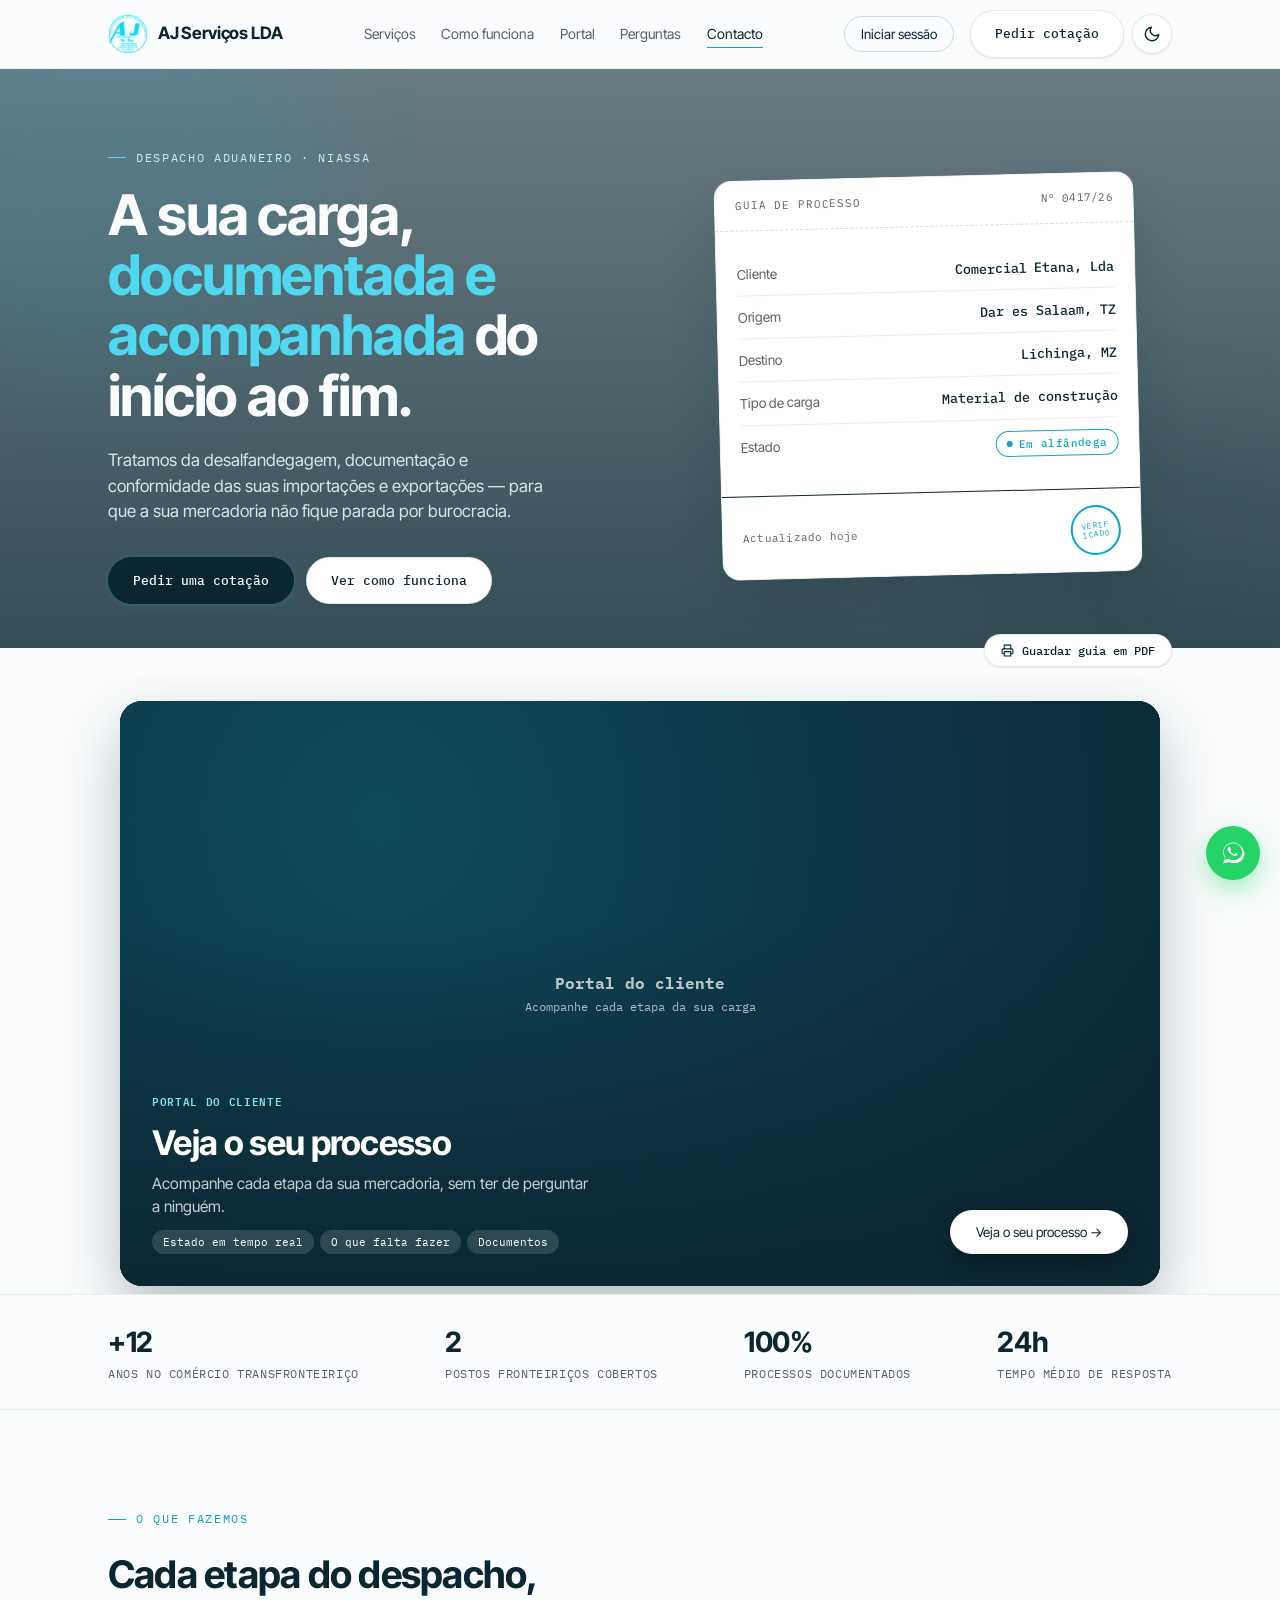
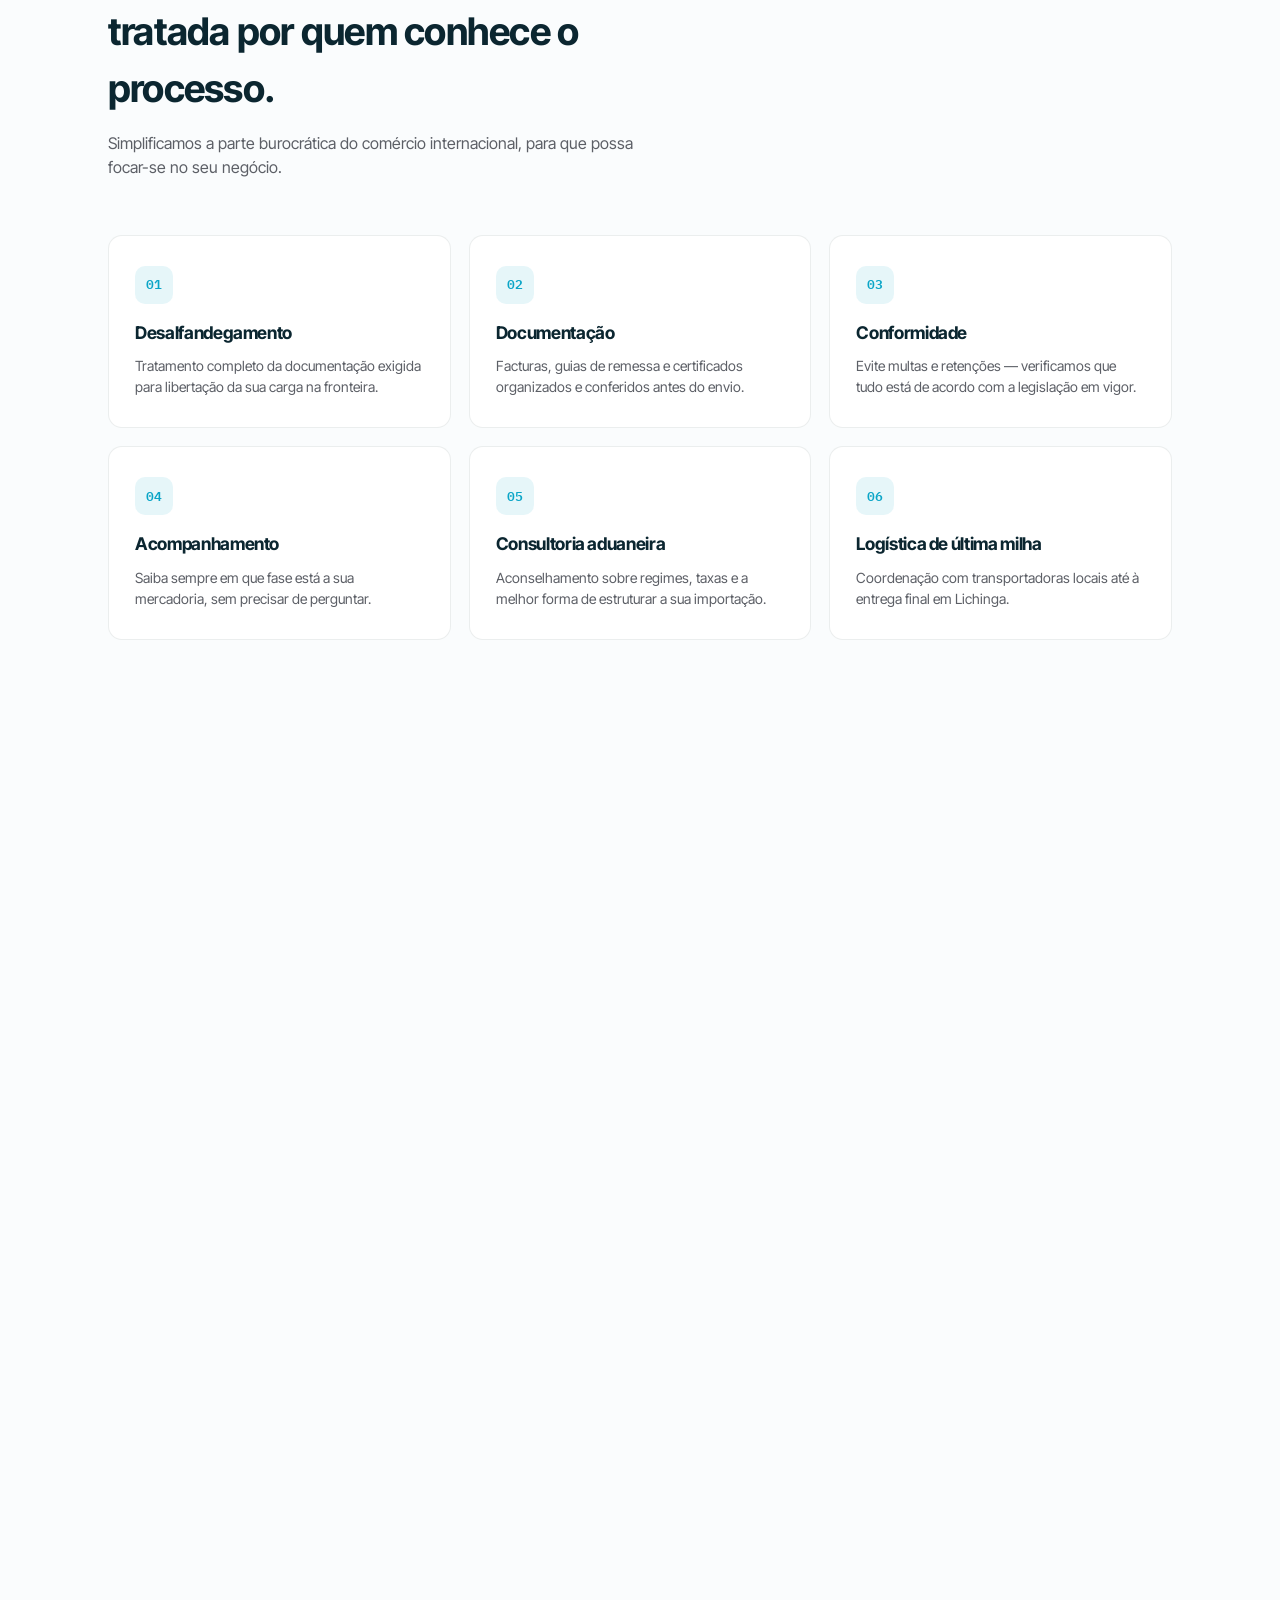
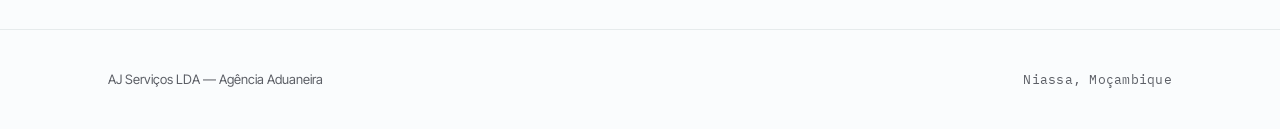
==== commit 619303d3: "Add files via upload" ====
--- a/index.html
+++ b/index.html
@@ -43,6 +43,113 @@
   #navSheet .nsb{left:50%;right:auto;width:min(460px,100%);transform:translate(-50%,100%)}
   #navSheet.on .nsb{transform:translate(-50%,0)}
 }
+
+/* ===== Formulário de cotação (visual moderno) ===== */
+#quoteForm .form-progress{gap:6px}
+#quoteForm .step-dot{width:26px;height:4px;border-radius:4px}
+#quoteForm .field input,#quoteForm .field textarea{border:1.5px solid var(--ink-20);border-radius:12px;padding:13px 14px;background:var(--paper);transition:border-color .15s,box-shadow .15s}
+#quoteForm .field input:focus,#quoteForm .field textarea:focus{border-color:var(--amber);box-shadow:0 0 0 4px var(--amber-10)}
+#quoteForm [aria-invalid=true]{border-color:#c83c3c!important;border-bottom-color:#c83c3c!important}
+#quoteForm .btn{margin-top:4px}
+.qf-who{display:flex;gap:10px;align-items:flex-start;padding:12px 14px;border-radius:12px;background:var(--amber-10);font-size:13.5px;line-height:1.45;margin-bottom:18px}
+.qf-who[hidden],#qfEmailF[hidden],.qf-note[hidden],#qfCargaOutro[hidden]{display:none!important}
+.qf-who svg{width:18px;height:18px;flex:none;margin-top:1px;fill:none;stroke:var(--amber);stroke-width:2.4;stroke-linecap:round;stroke-linejoin:round}
+.qf-note{font-size:13px;color:var(--graphite);margin:-4px 0 14px;line-height:1.5}
+.qf-note a{color:var(--amber);font-weight:600}
+.qf-chips{display:grid;grid-template-columns:repeat(2,1fr);gap:8px}
+@media(min-width:480px){.qf-chips{grid-template-columns:repeat(3,1fr)}}
+.qf-chip{display:flex;align-items:center;gap:9px;min-height:48px;padding:10px 12px;border:1.5px solid var(--ink-20);border-radius:12px;background:var(--paper);color:var(--ink);font:600 13.5px Inter Tight,sans-serif;cursor:pointer;text-align:left;transition:border-color .15s,background .15s,transform .15s}
+.qf-chip svg{width:20px;height:20px;flex:none;fill:none;stroke:var(--graphite);stroke-width:1.8;stroke-linecap:round;stroke-linejoin:round;transition:stroke .15s}
+.qf-chip:hover{border-color:var(--amber);transform:translateY(-1px)}
+.qf-chip[aria-checked=true]{border-color:var(--amber);background:var(--amber-10);box-shadow:0 0 0 3px var(--amber-10)}
+.qf-chip[aria-checked=true] svg{stroke:var(--amber)}
+.qf-route{display:grid;grid-template-columns:1fr auto 1fr;gap:8px;align-items:center}
+@media(max-width:479px){.qf-route{grid-template-columns:1fr;gap:6px}.qf-swap{justify-self:center;transform:rotate(90deg)}}
+.qf-in{position:relative}
+.qf-ph{position:absolute;left:15px;top:50%;transform:translateY(-50%);pointer-events:none;color:var(--graphite);opacity:.75;font-size:16px;white-space:nowrap;overflow:hidden;max-width:calc(100% - 24px)}
+.qf-ph::after{content:"";display:inline-block;width:2px;height:1.15em;margin-left:2px;vertical-align:-3px;background:var(--amber);animation:qfBlink 1s steps(1) infinite}
+.qf-in input:not(:placeholder-shown)+.qf-ph{display:none}
+.qf-in input:focus+.qf-ph{display:none}
+@keyframes qfBlink{50%{opacity:0}}
+.qf-swap{width:40px;height:40px;border-radius:50%;border:1.5px solid var(--ink-20);background:var(--paper);display:grid;place-items:center;cursor:pointer;color:var(--ink)}
+.qf-swap svg{width:18px;height:18px;fill:none;stroke:currentColor;stroke-width:2;stroke-linecap:round;stroke-linejoin:round}
+.qf-swap:hover{border-color:var(--amber);color:var(--amber)}
+.qf-sug{display:flex;flex-wrap:wrap;gap:6px;margin-top:12px;align-items:center;font-size:12px;color:var(--graphite)}
+.qf-sug button{border:1px solid var(--ink-20);background:none;color:var(--ink);padding:6px 11px;border-radius:99px;font:600 12px Inter Tight,sans-serif;cursor:pointer}
+.qf-sug button:hover{border-color:var(--amber);color:var(--amber)}
+.qf-sum{display:grid;gap:10px;padding:14px 16px;border-radius:12px;background:var(--ink-10);margin-bottom:18px;font-size:14px}
+.qf-sum label{display:block;font:11px IBM Plex Mono,monospace;text-transform:uppercase;letter-spacing:.06em;color:var(--graphite);margin-bottom:2px}
+.qf-ok{width:54px;height:54px;border-radius:50%;background:#2e9e5b;display:grid;place-items:center;margin:0 auto 14px}
+.qf-ok svg{width:28px;height:28px;fill:none;stroke:#fff;stroke-width:3;stroke-linecap:round;stroke-linejoin:round}
+#formStepDone .form-summary{text-align:center}
+.qf-saved{text-align:center;font-size:12.5px;color:var(--graphite);min-height:18px}
+.qf-saved.ok{color:#2e9e5b}.qf-saved.bad{color:#c83c3c}
+
+/* ===== Painel do cliente: linha do tempo com bolinhas ===== */
+.trk{position:relative;height:58px;margin:30px 40px 14px}
+.trk-line{position:absolute;left:0;right:0;top:9px;height:4px;border-radius:4px;background:var(--ink-10)}
+.trk-line i{display:block;height:100%;border-radius:4px;background:linear-gradient(90deg,var(--amber),#4c8a64);transition:width .8s cubic-bezier(.2,.7,.2,1)}
+.trk-s{position:absolute;top:0;width:90px;margin-left:-45px;text-align:center}
+.trk-s b{display:grid;place-items:center;width:22px;height:22px;margin:0 auto 10px;border-radius:50%;background:var(--paper);border:3px solid var(--ink-20);color:#fff;font-size:12px;line-height:1;position:relative;z-index:1}
+.trk-s span{display:block;font-size:12px;font-weight:600;color:var(--graphite);line-height:1.25}
+.trk-s.ok b{background:#4c8a64;border-color:#4c8a64}
+.trk-s.ok span{color:var(--ink)}
+.trk-s.cur b{border-color:var(--amber);background:var(--paper);box-shadow:0 0 0 5px var(--amber-10);animation:trkPulse 2s ease-in-out infinite}
+.trk-s.cur span{color:var(--amber)}
+@keyframes trkPulse{50%{box-shadow:0 0 0 9px transparent}}
+@media(max-width:420px){.trk{margin-inline:30px}.trk-s{width:74px;margin-left:-37px}.trk-s span{font-size:11px}}
+
+/* ===== Painel interno ===== */
+.sb-item .nb,#aTabs .nb{margin-left:auto;min-width:20px;height:20px;padding:0 6px;border-radius:99px;background:#c83c3c;color:#fff;font:700 11px/20px IBM Plex Mono,monospace;font-style:normal;text-align:center}
+#aTabs button{position:relative}
+#aTabs .nb{position:absolute;top:2px;left:calc(50% + 6px);margin:0;min-width:16px;height:16px;padding:0 4px;font-size:10px;line-height:16px}
+#pm .cn[readonly]{cursor:default}
+#pm .ch .dot{cursor:default}
+.pd{background:var(--paper);border:1px solid var(--ink-10);border-left:4px solid var(--amber);border-radius:14px;padding:16px 18px;margin-bottom:12px}
+.pd.conv{border-left-color:#4c8a64}.pd.trat{border-left-color:var(--ink-20);opacity:.85}
+.pd-h{display:flex;gap:10px;align-items:center;flex-wrap:wrap;margin-bottom:12px}
+.pd-h b{font-size:16px}.pd-h small{margin-left:auto;color:var(--graphite);font:11.5px IBM Plex Mono,monospace}
+.pd-st{font:600 10.5px IBM Plex Mono,monospace;padding:3px 9px;border-radius:99px;background:var(--amber-10);color:var(--amber)}
+.pd-st.conv{background:#4c8a6422;color:#4c8a64}.pd-st.trat{background:var(--ink-10);color:var(--graphite)}
+.pd-g{display:grid;grid-template-columns:1fr;gap:10px;font-size:14px}
+@media(min-width:620px){.pd-g{grid-template-columns:repeat(4,1fr)}}
+.pd-g label{display:block;font:10.5px IBM Plex Mono,monospace;text-transform:uppercase;letter-spacing:.05em;color:var(--graphite);margin-bottom:2px}
+.pd-g div{word-break:break-word}
+.pd-m{margin:12px 0 0;padding:10px 12px;border-radius:10px;background:var(--ink-10);font-size:13.5px;line-height:1.5;white-space:pre-wrap}
+.pd-a{display:flex;gap:8px;flex-wrap:wrap;margin-top:14px}
+.pd-a .btn2{text-decoration:none;display:inline-flex;align-items:center}
+.pd-a .btn2.pri{background:var(--amber);color:#fff;border-color:var(--amber)}
+#view-clientes .client-row .inc{margin-left:8px;font:600 10px IBM Plex Mono,monospace;font-style:normal;padding:2px 8px;border-radius:99px;background:#c8873c26;color:#c8873c;white-space:nowrap}
+#view-clientes .client-row small{display:block;color:var(--graphite);font-size:11.5px}
+#pmDr .cpick select{width:100%}
+
+/* ===== Completar perfil (Google) ===== */
+#pfM{position:fixed;inset:0;z-index:900;background:#0b2630b3;display:grid;place-items:center;padding:16px;overflow:auto}
+.pf-box{width:min(440px,100%);background:var(--paper);color:var(--ink);border-radius:20px;padding:26px 24px;box-shadow:0 30px 80px #0006}
+.pf-ic{width:48px;height:48px;border-radius:50%;background:var(--amber-10);display:grid;place-items:center;margin-bottom:12px}
+.pf-ic svg{width:24px;height:24px;fill:none;stroke:var(--amber);stroke-width:1.9;stroke-linecap:round;stroke-linejoin:round}
+.pf-box h2{font-size:22px;letter-spacing:-.01em;margin-bottom:6px}
+.pf-box p{font-size:14px;color:var(--graphite);line-height:1.5;margin-bottom:14px}
+.pf-box label{display:block;font-size:12.5px;font-weight:600;margin-top:12px}
+.pf-box label small{font-weight:400;color:var(--graphite)}
+.pf-box input{display:block;width:100%;margin-top:6px;padding:12px 13px;border-radius:10px;border:1.5px solid var(--ink-20);background:var(--paper);color:var(--ink);font:16px Inter Tight,sans-serif}
+.pf-box input:focus{outline:none;border-color:var(--amber);box-shadow:0 0 0 4px var(--amber-10)}
+.pf-box input[readonly]{background:var(--ink-10);color:var(--graphite)}
+.pf-box .btn{width:100%;justify-content:center;margin-top:18px}
+.pf-box #pfOut{display:block;text-align:center;margin-top:12px;font-size:12.5px;color:var(--graphite)}
+/* 4 etapas ocupam toda a largura em ecrãs largos */
+@media(min-width:1000px){#pm .cl{flex:1 1 0;min-width:0}}
+/* botões da vista de Pedidos */
+#view-pedidos .tabs{display:inline-flex;gap:2px;padding:3px;border-radius:12px;background:var(--ink-10)}
+#view-pedidos .tabs button{border:0;background:none;color:var(--graphite);font:600 13px Inter Tight,sans-serif;padding:8px 14px;border-radius:9px;cursor:pointer;min-height:36px}
+#view-pedidos .tabs button.on{background:var(--paper);color:var(--ink);box-shadow:0 2px 8px #0000001a}
+.pd-a .btn2{border:1.5px solid var(--ink-20);background:var(--paper);color:var(--ink);font:600 13px Inter Tight,sans-serif;padding:9px 16px;border-radius:99px;cursor:pointer;min-height:40px;text-decoration:none;display:inline-flex;align-items:center}
+.pd-a .btn2:hover{border-color:var(--amber);color:var(--amber)}
+.pd-a .btn2.pri{background:var(--amber);color:#fff;border-color:var(--amber)}
+.pd-a .btn2.pri:hover{filter:brightness(.93);color:#fff}
+/* barra inferior do painel com 7 separadores */
+#aTabs button{padding-inline:1px;min-width:0}
+#aTabs button span{font-size:9.5px;letter-spacing:-.02em;max-width:100%;overflow:hidden;text-overflow:ellipsis}
 </style>
 <link rel="preload" as="video" href="aj_adn_vid.mp4" type="video/mp4">
 <script>window.AJ_UI_GET=function(k){try{return JSON.parse(localStorage.getItem("aj_ui")||"{}")[k]}catch(e){}};window.AJ_UI_SET=function(k,v){try{var o=JSON.parse(localStorage.getItem("aj_ui")||"{}");if(v===""||v==null)delete o[k];else o[k]=v;localStorage.setItem("aj_ui",JSON.stringify(o))}catch(e){}};if(AJ_UI_GET("area"))document.documentElement.classList.add("aj-restore");
@@ -277,66 +384,72 @@
       <div class="contact-line"><span>Email</span><span>ajaduaneira@gmail.com</span></div>
       <div class="contact-line"><span>Zona de atuação</span><span>Niassa · Fronteiras TZ/MW</span></div>
     </div>
-    <form onsubmit="return false;" class="reveal" id="quoteForm">
+    <form onsubmit="return false;" class="reveal" id="quoteForm" novalidate>
       <div class="form-progress">
         <span class="step-dot active" id="dot1"></span><span class="step-dot" id="dot2"></span><span class="step-dot" id="dot3"></span>
         <span id="stepLabel" style="margin-left:6px;">Passo 1 de 3 — Os seus dados</span>
       </div>
 
       <div class="form-step active" id="formStep1">
+        <div class="qf-who" id="qfWho" hidden></div>
         <div class="field"><label for="nome">Nome / Empresa</label><input id="nome" type="text" autocomplete="name" placeholder="O seu nome ou empresa"></div>
         <div class="field"><label for="tel">Contacto</label><input id="tel" type="tel" inputmode="tel" autocomplete="tel" placeholder="Telefone ou WhatsApp"></div>
-        <div class="form-nav"><button type="button" class="btn btn-solid btn-square" onclick="nextStep(1)" style="width:100%;">Continuar</button></div>
+        <div class="field" id="qfEmailF"><label for="qfEmail">Email</label><input id="qfEmail" type="email" inputmode="email" autocomplete="email" placeholder="nome@exemplo.com"></div>
+        <p class="qf-note" id="qfLoginNote">Já tem conta? <a href="#" data-qf="login">Iniciar sessão</a> ou <a href="#" data-qf="signup">criar conta</a> para acompanhar o pedido online.</p>
+        <div class="form-nav"><button type="button" class="btn btn-solid btn-square" data-qf="next1">Continuar</button></div>
       </div>
 
       <div class="form-step" id="formStep2">
         <div class="field">
-          <label for="carga">Tipo de carga</label>
-          <select id="carga">
-            <option value="">Escolha uma opção</option>
-            <option value="Viatura (carro)">Viatura (carro)</option>
-            <option value="Material de construção">Material de construção</option>
-            <option value="Electrónica">Electrónica</option>
-            <option value="Têxteis">Têxteis</option>
-            <option value="Maquinaria">Maquinaria</option>
-            <option value="Peças automóvel">Peças automóvel</option>
-            <option value="Outro">Outro</option>
-          </select>
+          <label id="qfCargaL">Tipo de carga</label>
+          <div class="qf-chips" role="radiogroup" aria-labelledby="qfCargaL" id="qfCarga">
+            <button type="button" class="qf-chip" data-qf="cargo" data-v="Viatura (carro)" role="radio" aria-checked="false"><svg viewBox="0 0 24 24"><path d="M3 13l2-6h14l2 6M3 13h18v4H3zM7 17v2M17 17v2"/></svg><span>Viatura</span></button>
+            <button type="button" class="qf-chip" data-qf="cargo" data-v="Material de construção" role="radio" aria-checked="false"><svg viewBox="0 0 24 24"><path d="M3 8l9-5 9 5-9 5zM3 8v8l9 5 9-5V8"/></svg><span>Construção</span></button>
+            <button type="button" class="qf-chip" data-qf="cargo" data-v="Electrónica" role="radio" aria-checked="false"><svg viewBox="0 0 24 24"><rect x="4" y="5" width="16" height="11" rx="2"/><path d="M8 20h8M12 16v4"/></svg><span>Electrónica</span></button>
+            <button type="button" class="qf-chip" data-qf="cargo" data-v="Têxteis" role="radio" aria-checked="false"><svg viewBox="0 0 24 24"><path d="M8 3L3 7l3 3 2-1v12h8V9l2 1 3-3-5-4a4 4 0 0 1-8 0z"/></svg><span>Têxteis</span></button>
+            <button type="button" class="qf-chip" data-qf="cargo" data-v="Maquinaria" role="radio" aria-checked="false"><svg viewBox="0 0 24 24"><circle cx="12" cy="12" r="3"/><path d="M12 2v3M12 19v3M2 12h3M19 12h3M5 5l2 2M17 17l2 2M19 5l-2 2M7 17l-2 2"/></svg><span>Maquinaria</span></button>
+            <button type="button" class="qf-chip" data-qf="cargo" data-v="Peças automóvel" role="radio" aria-checked="false"><svg viewBox="0 0 24 24"><path d="M14.7 6.3a4 4 0 0 0-5.4 5.4L3 18l3 3 6.3-6.3a4 4 0 0 0 5.4-5.4l-2.5 2.5-2.2-.6-.6-2.2z"/></svg><span>Peças auto</span></button>
+            <button type="button" class="qf-chip" data-qf="cargo" data-v="Outro" role="radio" aria-checked="false"><svg viewBox="0 0 24 24"><circle cx="5" cy="12" r="1.5"/><circle cx="12" cy="12" r="1.5"/><circle cx="19" cy="12" r="1.5"/></svg><span>Outro</span></button>
+          </div>
+          <input id="qfCargaOutro" type="text" placeholder="Descreva a carga" hidden style="margin-top:10px">
         </div>
         <div class="field">
-          <label for="rota2">Origem → Destino</label>
-          <select id="rota2">
-            <option value="">Escolha uma opção</option>
-            <option value="Dar es Salaam → Lichinga">Dar es Salaam → Lichinga</option>
-            <option value="Mbeya → Lichinga">Mbeya → Lichinga</option>
-            <option value="Mtwara → Lichinga">Mtwara → Lichinga</option>
-            <option value="Nampula → Lichinga">Nampula → Lichinga</option>
-            <option value="Não sei a origem/destino">Não sei a origem/destino</option>
-            <option value="Só quero saber como funciona">Só quero saber como funciona</option>
-          </select>
+          <label>Origem → Destino</label>
+          <div class="qf-route">
+            <div class="qf-in"><input id="qfO" type="text" placeholder=" " autocomplete="off" aria-label="Origem" list="qfPlaces"><span class="qf-ph" id="qfPhO" aria-hidden="true"></span></div>
+            <button type="button" class="qf-swap" data-qf="swap" aria-label="Trocar origem e destino"><svg viewBox="0 0 24 24"><path d="M7 4L3 8l4 4M3 8h14M17 20l4-4-4-4M21 16H7"/></svg></button>
+            <div class="qf-in"><input id="qfD" type="text" placeholder=" " autocomplete="off" aria-label="Destino" list="qfPlaces"><span class="qf-ph" id="qfPhD" aria-hidden="true"></span></div>
+          </div>
+          <datalist id="qfPlaces"><option value="Dar es Salaam"><option value="Mbeya"><option value="Mtwara"><option value="Nampula"><option value="Lichinga"><option value="Beira"><option value="Maputo"><option value="Japão"></datalist>
+          <div class="qf-sug"><span>Origens comuns:</span>
+            <button type="button" data-qf="org" data-v="Dar es Salaam">Dar es Salaam</button><button type="button" data-qf="org" data-v="Mbeya">Mbeya</button><button type="button" data-qf="org" data-v="Mtwara">Mtwara</button><button type="button" data-qf="org" data-v="Nampula">Nampula</button><button type="button" data-qf="org" data-v="Japão">Japão</button><button type="button" data-qf="org" data-v="Não sei">Não sei</button>
+          </div>
         </div>
         <div class="form-nav">
-          <button type="button" class="btn btn-outline btn-square" onclick="prevStep(2)">Voltar</button>
-          <button type="button" class="btn btn-solid btn-square" onclick="nextStep(2)">Continuar</button>
+          <button type="button" class="btn btn-outline btn-square" data-qf="prev2">Voltar</button>
+          <button type="button" class="btn btn-solid btn-square" data-qf="next2">Continuar</button>
         </div>
       </div>
 
       <div class="form-step" id="formStep3">
+        <div class="qf-sum" id="qfSum"></div>
         <div class="field"><label for="msg">Detalhes adicionais</label><textarea id="msg" placeholder="Alguma informação extra sobre o processo"></textarea></div>
         <div class="form-nav">
-          <button type="button" class="btn btn-outline btn-square" onclick="prevStep(3)">Voltar</button>
-          <button type="button" class="btn btn-solid btn-square" onclick="submitQuote()">Enviar pedido</button>
+          <button type="button" class="btn btn-outline btn-square" data-qf="prev3">Voltar</button>
+          <button type="button" class="btn btn-solid btn-square" data-qf="send">Enviar pedido</button>
         </div>
       </div>
 
       <div class="form-step" id="formStepDone">
+        <div class="qf-ok"><svg viewBox="0 0 24 24"><path d="M20 6L9 17l-5-5"/></svg></div>
         <p class="form-summary"><strong>Pedido pronto.</strong> Escolha como o quer enviar — o WhatsApp é a forma mais rápida.</p>
+        <p class="qf-saved" id="qfSaved"></p>
         <div class="wa-quick"><a id="mailBtn" class="btn btn-solid btn-square" href="#">Enviar por email</a>
           <a id="waBtn1" class="btn btn-outline btn-square" href="#" target="_blank" rel="noopener">WhatsApp — Contacto 1</a>
           <a id="waBtn2" class="btn btn-outline btn-square" href="#" target="_blank" rel="noopener">WhatsApp — Contacto 2</a>
           <a id="waBtn3" class="btn btn-outline btn-square" href="#" target="_blank" rel="noopener">WhatsApp — Contacto 3</a>
         </div>
-        <div class="form-nav"><button type="button" class="btn btn-outline btn-square" onclick="resetForm()" style="width:100%;">Novo pedido</button></div>
+        <div class="form-nav"><button type="button" class="btn btn-outline btn-square" data-qf="reset" style="width:100%;">Novo pedido</button></div>
       </div>
     </form>
   </div>
@@ -387,6 +500,7 @@
       <div class="sb-brand"><img class="brand-mark" src="[data-uri]" alt="AJ Serviços Lda" style="width:28px;height:28px;"/>AJ Serviços LDA</div>
       <nav class="sb-nav">
         <div class="sb-item active" id="sbnav-processos" onclick="switchAdminView('processos', this)"><svg viewBox="0 0 24 24" fill="none" stroke="currentColor" stroke-width="1.8" stroke-linecap="round" stroke-linejoin="round"><rect x="3" y="3" width="7" height="7"></rect><rect x="14" y="3" width="7" height="7"></rect><rect x="14" y="14" width="7" height="7"></rect><rect x="3" y="14" width="7" height="7"></rect></svg>Processos</div>
+        <div class="sb-item" id="sbnav-pedidos" onclick="switchAdminView('pedidos', this)"><svg viewBox="0 0 24 24" fill="none" stroke="currentColor" stroke-width="1.8" stroke-linecap="round" stroke-linejoin="round"><path d="M22 12h-6l-2 3h-4l-2-3H2"></path><path d="M5.45 5.11 2 12v6a2 2 0 0 0 2 2h16a2 2 0 0 0 2-2v-6l-3.45-6.89A2 2 0 0 0 16.76 4H7.24a2 2 0 0 0-1.79 1.11z"></path></svg>Pedidos</div>
         <div class="sb-item" id="sbnav-clientes" onclick="switchAdminView('clientes', this)"><svg viewBox="0 0 24 24" fill="none" stroke="currentColor" stroke-width="1.8" stroke-linecap="round" stroke-linejoin="round"><path d="M17 21v-2a4 4 0 0 0-4-4H5a4 4 0 0 0-4 4v2"></path><circle cx="9" cy="7" r="4"></circle><path d="M23 21v-2a4 4 0 0 0-3-3.87"></path><path d="M16 3.13a4 4 0 0 1 0 7.75"></path></svg>Clientes</div>
         <div class="sb-item" id="sbnav-documentos" onclick="switchAdminView('documentos', this)"><svg viewBox="0 0 24 24" fill="none" stroke="currentColor" stroke-width="1.8" stroke-linecap="round" stroke-linejoin="round"><path d="M14 2H6a2 2 0 0 0-2 2v16a2 2 0 0 0 2 2h12a2 2 0 0 0 2-2V8z"></path><polyline points="14 2 14 8 20 8"></polyline></svg>Documentos</div>
         <div class="sb-item" id="sbnav-relatorios" onclick="switchAdminView('relatorios', this)"><svg viewBox="0 0 24 24" fill="none" stroke="currentColor" stroke-width="1.8" stroke-linecap="round" stroke-linejoin="round"><path d="M3 3v18h18"></path><path d="M18 17V9M13 17V5M8 17v-3"></path></svg>Relatórios</div>
@@ -415,6 +529,8 @@
 
       <div class="content">
         <div class="admin-view" id="view-processos"></div>
+
+        <div class="admin-view" id="view-pedidos" style="display:none;"></div>
 
         <div class="admin-view" id="view-clientes" style="display:none;">
           <div class="notes-card">
@@ -492,7 +608,7 @@
 Contacto: ${tel}
 Tipo de carga: ${carga}
 Origem -> Destino: ${rota}
-Detalhes adicionais: ${msg}`;const assunto=`Pedido de cota\xE7\xE3o \u2014 ${nome}`;const mailtoLink=`mailto:${AJ_CONTACTS.emails.join(",")}?subject=${encodeURIComponent(assunto)}&body=${encodeURIComponent(corpo)}`;const waText=encodeURIComponent(corpo);AJ_CONTACTS.whatsapp.forEach((num,i)=>{const btn=document.getElementById("waBtn"+(i+1));if(btn)btn.href=`https://wa.me/${num}?text=${waText}`});document.querySelectorAll(".form-step").forEach(s=>s.classList.remove("active"));document.getElementById("formStepDone").classList.add("active");const mb=document.getElementById("mailBtn");if(mb)mb.href=mailtoLink}function resetForm(){document.getElementById("quoteForm").reset();goToStep(1)}const heroSection=document.querySelector(".hero");const contactSection=document.getElementById("contacto");const siteHeader=document.querySelector("header");const ADMIN_VIEWS={processos:{title:"Processos",sub:"9 activos \xB7 actualizado agora mesmo"},clientes:{title:"Clientes",sub:"9 clientes na base de dados"},documentos:{title:"Documentos",sub:"6 documentos associados a processos activos"},relatorios:{title:"Relat\xF3rios",sub:"Resumo do m\xEAs em curso"},definicoes:{title:"Defini\xE7\xF5es",sub:"Perfil da empresa e prefer\xEAncias de notifica\xE7\xE3o"}};function switchAdminView(name,el){Object.keys(ADMIN_VIEWS).forEach(k=>{const v=document.getElementById("view-"+k);if(v)v.style.display=k===name?"block":"none"});document.querySelectorAll("#adminView .sb-item").forEach(i=>i.classList.remove("active"));if(el)el.classList.add("active");const info=ADMIN_VIEWS[name];if(info){document.getElementById("topbarTitle").textContent=info.title;document.getElementById("topbarSub").textContent=info.sub}}function showAdmin(){document.getElementById("siteView").style.display="none";document.getElementById("adminView").style.display="block";switchAdminView("processos",document.getElementById("sbnav-processos"));window.scrollTo(0,0)}function showSite(){document.getElementById("adminView").style.display="none";document.getElementById("siteView").style.display="block";window.scrollTo(0,0)}const io=new IntersectionObserver(entries=>{entries.forEach(e=>{if(e.isIntersecting){e.target.classList.add("in");io.unobserve(e.target)}})},{threshold:.15});document.querySelectorAll(".reveal").forEach(el=>io.observe(el));document.querySelectorAll(".faq-item").forEach(item=>{item.querySelector(".faq-q").addEventListener("click",()=>{const isOpen=item.classList.contains("open");document.querySelectorAll(".faq-item.open").forEach(o=>o.classList.remove("open"));if(!isOpen)item.classList.add("open")})});const counters=document.querySelectorAll(".count");const counterIO=new IntersectionObserver(entries=>{entries.forEach(entry=>{if(entry.isIntersecting){counters.forEach(el=>{const target=parseInt(el.dataset.target,10);const prefix=el.dataset.prefix||"";const suffix=el.dataset.suffix||"";const duration=1200;const start=performance.now();function tick(now){const p=Math.min((now-start)/duration,1);const eased=1-Math.pow(1-p,3);el.textContent=prefix+Math.round(eased*target)+suffix;if(p<1)requestAnimationFrame(tick)}requestAnimationFrame(tick)});counterIO.disconnect()}})},{threshold:.4});const trustStrip=document.querySelector(".trust-strip");if(trustStrip)counterIO.observe(trustStrip);const routeWrap=document.getElementById("routeWrap");const routeIO=new IntersectionObserver(entries=>{entries.forEach(e=>{if(e.isIntersecting){routeWrap.classList.add("in");routeIO.unobserve(routeWrap)}})},{threshold:.3});if(routeWrap)routeIO.observe(routeWrap);const portalStates=[{cls:"pending",text:"Doc. pendente"},{cls:"progress",text:"Em alf\xE2ndega"},{cls:"progress",text:"Em tr\xE2nsito"},{cls:"done",text:"Conclu\xEDdo"}];const dataRows=document.querySelectorAll("#portalTable .portal-table-row:not(.head)");setInterval(()=>{if(document.hidden||matchMedia("(prefers-reduced-motion: reduce)").matches)return;const row=dataRows[Math.floor(Math.random()*dataRows.length)];const tag=row.querySelector(".tag");const next=portalStates[Math.floor(Math.random()*portalStates.length)];tag.className="tag "+next.cls;tag.textContent=next.text},2600);document.querySelectorAll("[data-tilt]").forEach(card=>{card.addEventListener("mousemove",e=>{const r=card.getBoundingClientRect();const x=(e.clientX-r.left)/r.width-.5;const y=(e.clientY-r.top)/r.height-.5;card.style.transform=`rotateX(${(-y*10).toFixed(2)}deg) rotateY(${(x*10).toFixed(2)}deg) translateY(-4px)`});card.addEventListener("mouseleave",()=>{card.style.transform="rotateX(0) rotateY(0) translateY(0)"})});;(function(){const $=s=>document.querySelector(s),H=document.documentElement;const svg=p=>`<svg viewBox="0 0 24 24" fill="none" stroke="currentColor" stroke-width="1.9" stroke-linecap="round" stroke-linejoin="round" aria-hidden="true">${p}</svg>`;const MOON='<path d="M21 12.79A9 9 0 1 1 11.21 3 7 7 0 0 0 21 12.79z"/>',SUN='<circle cx="12" cy="12" r="4"/><path d="M12 2v2M12 20v2M4.93 4.93l1.41 1.41M17.66 17.66l1.41 1.41M2 12h2M20 12h2M6.34 17.66l-1.41 1.41M19.07 4.93l-1.41 1.41"/>',MENU='<path d="M4 7h16M4 12h16M4 17h16"/>';let mode="auto";try{mode=localStorage.getItem("aj_theme")||"auto"}catch(e){}const mq=matchMedia("(prefers-color-scheme: dark)");function apply(){const d=mode=="dark"||mode=="auto"&&mq.matches;H.setAttribute("data-theme",d?"dark":"light");const m=$("meta[name=theme-color]");if(m)m.content=d?"#081318":"#0B2630";document.querySelectorAll(".seg button").forEach(b=>b.classList.toggle("on",b.dataset.t==mode))}function setMode(m){mode=m;try{localStorage.setItem("aj_theme",m)}catch(e){}apply()}if(mq.addEventListener)mq.addEventListener("change",apply);$(".nav-right").insertAdjacentHTML("beforeend",`<button class="hbtn" id="themeBtn" aria-label="Alternar tema claro/escuro"><span class="m">${svg(MOON)}</span><span class="s">${svg(SUN)}</span></button><button class="hbtn" id="menuBtn" aria-label="Abrir menu" aria-expanded="false" aria-controls="navSheet">${svg(MENU)}</button>`);$("#themeBtn").onclick=()=>setMode(H.getAttribute("data-theme")=="dark"?"light":"dark");const L=[["#servicos","Servi\xE7os"],["#processo","Como funciona"],["#portal","Portal do cliente"],["#faq","Perguntas"],["#contacto","Pedir cota\xE7\xE3o"]];document.body.insertAdjacentHTML("beforeend",`<div id="navSheet" aria-hidden="true"><div class="sh"></div><div class="nsb" role="dialog" aria-modal="true" aria-label="Menu"><div class="sh-top"><b>Menu</b><button class="hbtn" id="shX" aria-label="Fechar menu">\xD7</button></div>${L.map(([h,t])=>`<a class="l" href="${h}">${t}<span aria-hidden="true">\u203A</span></a>`).join("")}<div class="seg" role="group" aria-label="Apar\xEAncia"><button data-t="auto">Autom\xE1tico</button><button data-t="light">Claro</button><button data-t="dark">Escuro</button></div><button class="btn btn-solid btn-round" id="shLogin" data-auth="out">Entrar ou criar conta</button><button class="btn btn-solid btn-round" id="shArea" data-auth="in">A minha \xE1rea</button></div></div>`);const sh=$("#navSheet"),mb=$("#menuBtn");const open=v=>{sh.classList.toggle("on",v);sh.setAttribute("aria-hidden",String(!v));mb.setAttribute("aria-expanded",String(v));document.body.style.overflow=v?"hidden":"";(v?$("#shX"):mb).focus({preventScroll:true})};mb.onclick=()=>open(true);$("#shX").onclick=()=>open(false);sh.querySelector(".sh").onclick=()=>open(false);sh.addEventListener("click",e=>{if(e.target.closest("a.l"))open(false)});sh.querySelectorAll(".seg button").forEach(b=>b.onclick=()=>setMode(b.dataset.t));["shLogin","shArea"].forEach(i=>document.getElementById(i).onclick=()=>{open(false);AJ_OPEN("login")});document.addEventListener("keydown",e=>{if(e.key=="Escape"&&sh.classList.contains("on"))open(false)});apply();const wf=$(".wa-float");$("#siteView").insertAdjacentHTML("beforeend",`<div id="mBar" class="print-hide"><a class="btn btn-solid btn-round" href="#contacto">Pedir cota\xE7\xE3o</a><a class="wa" href="${wf.href}" target="_blank" rel="noopener" aria-label="Falar por WhatsApp">${wf.innerHTML}</a></div>`);$("#mBar .wa").addEventListener("click",function(){this.href=wf.href});document.addEventListener("focusin",e=>{if(e.target.matches("input,textarea,select"))document.body.classList.add("kb")});document.addEventListener("focusout",()=>document.body.classList.remove("kb"));const spy=new IntersectionObserver(es=>es.forEach(en=>{if(en.isIntersecting)document.querySelectorAll(".navlinks a").forEach(a=>a.classList.toggle("on",a.getAttribute("href")=="#"+en.target.id))}),{rootMargin:"-45% 0px -50% 0px"});["servicos","processo","rota","portal","faq","contacto"].forEach(i=>{const s=document.getElementById(i);if(s)spy.observe(s)});document.querySelectorAll(".faq-q").forEach(q=>{const it=q.parentElement;q.setAttribute("role","button");q.tabIndex=0;q.setAttribute("aria-expanded","false");q.addEventListener("keydown",e=>{if(e.key=="Enter"||e.key==" "){e.preventDefault();q.click()}});new MutationObserver(()=>q.setAttribute("aria-expanded",String(it.classList.contains("open")))).observe(it,{attributes:true,attributeFilter:["class"]})});function need(id,ok,msg){const el=document.getElementById(id);let e=el.parentElement.querySelector(".fe");if(!e){e=document.createElement("div");e.className="fe";e.setAttribute("role","alert");el.parentElement.appendChild(e)}const bad=!ok(el.value.trim());el.setAttribute("aria-invalid",String(bad));e.textContent=bad?msg:"";return!bad}const base=window.nextStep;window.nextStep=function(n){const r=n==1?[need("nome",v=>v.length>1,"Escreva o seu nome ou o da empresa."),need("tel",v=>v.replace(/\D/g,"").length>=7,"Escreva um n\xFAmero v\xE1lido (m\xEDnimo 7 d\xEDgitos).")]:[need("carga",v=>!!v,"Escolha o tipo de carga."),need("rota2",v=>!!v,"Escolha a rota.")];if(r.every(Boolean)){base(n);$("#quoteForm").scrollIntoView({block:"center",behavior:"smooth"})}};$("#quoteForm").addEventListener("keydown",e=>{if(e.key!="Enter"||e.target.tagName=="TEXTAREA")return;e.preventDefault();const s=$(".form-step.active");if(s&&s.id!="formStep3"){const b=s.querySelector(".btn-solid");if(b)b.click()}})})();
+Detalhes adicionais: ${msg}`;const assunto=`Pedido de cota\xE7\xE3o \u2014 ${nome}`;const mailtoLink=`mailto:${AJ_CONTACTS.emails.join(",")}?subject=${encodeURIComponent(assunto)}&body=${encodeURIComponent(corpo)}`;const waText=encodeURIComponent(corpo);AJ_CONTACTS.whatsapp.forEach((num,i)=>{const btn=document.getElementById("waBtn"+(i+1));if(btn)btn.href=`https://wa.me/${num}?text=${waText}`});document.querySelectorAll(".form-step").forEach(s=>s.classList.remove("active"));document.getElementById("formStepDone").classList.add("active");const mb=document.getElementById("mailBtn");if(mb)mb.href=mailtoLink}function resetForm(){document.getElementById("quoteForm").reset();goToStep(1)}const heroSection=document.querySelector(".hero");const contactSection=document.getElementById("contacto");const siteHeader=document.querySelector("header");const ADMIN_VIEWS={pedidos:{title:"Pedidos",sub:"Pedidos de cota\xE7\xE3o recebidos no site"},processos:{title:"Processos",sub:"9 activos \xB7 actualizado agora mesmo"},clientes:{title:"Clientes",sub:"9 clientes na base de dados"},documentos:{title:"Documentos",sub:"6 documentos associados a processos activos"},relatorios:{title:"Relat\xF3rios",sub:"Resumo do m\xEAs em curso"},definicoes:{title:"Defini\xE7\xF5es",sub:"Perfil da empresa e prefer\xEAncias de notifica\xE7\xE3o"}};function switchAdminView(name,el){Object.keys(ADMIN_VIEWS).forEach(k=>{const v=document.getElementById("view-"+k);if(v)v.style.display=k===name?"block":"none"});document.querySelectorAll("#adminView .sb-item").forEach(i=>i.classList.remove("active"));if(el)el.classList.add("active");const info=ADMIN_VIEWS[name];if(info){document.getElementById("topbarTitle").textContent=info.title;document.getElementById("topbarSub").textContent=info.sub}}function showAdmin(){document.getElementById("siteView").style.display="none";document.getElementById("adminView").style.display="block";switchAdminView("processos",document.getElementById("sbnav-processos"));window.scrollTo(0,0)}function showSite(){document.getElementById("adminView").style.display="none";document.getElementById("siteView").style.display="block";window.scrollTo(0,0)}const io=new IntersectionObserver(entries=>{entries.forEach(e=>{if(e.isIntersecting){e.target.classList.add("in");io.unobserve(e.target)}})},{threshold:.15});document.querySelectorAll(".reveal").forEach(el=>io.observe(el));document.querySelectorAll(".faq-item").forEach(item=>{item.querySelector(".faq-q").addEventListener("click",()=>{const isOpen=item.classList.contains("open");document.querySelectorAll(".faq-item.open").forEach(o=>o.classList.remove("open"));if(!isOpen)item.classList.add("open")})});const counters=document.querySelectorAll(".count");const counterIO=new IntersectionObserver(entries=>{entries.forEach(entry=>{if(entry.isIntersecting){counters.forEach(el=>{const target=parseInt(el.dataset.target,10);const prefix=el.dataset.prefix||"";const suffix=el.dataset.suffix||"";const duration=1200;const start=performance.now();function tick(now){const p=Math.min((now-start)/duration,1);const eased=1-Math.pow(1-p,3);el.textContent=prefix+Math.round(eased*target)+suffix;if(p<1)requestAnimationFrame(tick)}requestAnimationFrame(tick)});counterIO.disconnect()}})},{threshold:.4});const trustStrip=document.querySelector(".trust-strip");if(trustStrip)counterIO.observe(trustStrip);const routeWrap=document.getElementById("routeWrap");const routeIO=new IntersectionObserver(entries=>{entries.forEach(e=>{if(e.isIntersecting){routeWrap.classList.add("in");routeIO.unobserve(routeWrap)}})},{threshold:.3});if(routeWrap)routeIO.observe(routeWrap);const portalStates=[{cls:"pending",text:"Doc. pendente"},{cls:"progress",text:"Em alf\xE2ndega"},{cls:"progress",text:"Em tr\xE2nsito"},{cls:"done",text:"Conclu\xEDdo"}];const dataRows=document.querySelectorAll("#portalTable .portal-table-row:not(.head)");setInterval(()=>{if(document.hidden||matchMedia("(prefers-reduced-motion: reduce)").matches)return;const row=dataRows[Math.floor(Math.random()*dataRows.length)];const tag=row.querySelector(".tag");const next=portalStates[Math.floor(Math.random()*portalStates.length)];tag.className="tag "+next.cls;tag.textContent=next.text},2600);document.querySelectorAll("[data-tilt]").forEach(card=>{card.addEventListener("mousemove",e=>{const r=card.getBoundingClientRect();const x=(e.clientX-r.left)/r.width-.5;const y=(e.clientY-r.top)/r.height-.5;card.style.transform=`rotateX(${(-y*10).toFixed(2)}deg) rotateY(${(x*10).toFixed(2)}deg) translateY(-4px)`});card.addEventListener("mouseleave",()=>{card.style.transform="rotateX(0) rotateY(0) translateY(0)"})});;(function(){const $=s=>document.querySelector(s),H=document.documentElement;const svg=p=>`<svg viewBox="0 0 24 24" fill="none" stroke="currentColor" stroke-width="1.9" stroke-linecap="round" stroke-linejoin="round" aria-hidden="true">${p}</svg>`;const MOON='<path d="M21 12.79A9 9 0 1 1 11.21 3 7 7 0 0 0 21 12.79z"/>',SUN='<circle cx="12" cy="12" r="4"/><path d="M12 2v2M12 20v2M4.93 4.93l1.41 1.41M17.66 17.66l1.41 1.41M2 12h2M20 12h2M6.34 17.66l-1.41 1.41M19.07 4.93l-1.41 1.41"/>',MENU='<path d="M4 7h16M4 12h16M4 17h16"/>';let mode="auto";try{mode=localStorage.getItem("aj_theme")||"auto"}catch(e){}const mq=matchMedia("(prefers-color-scheme: dark)");function apply(){const d=mode=="dark"||mode=="auto"&&mq.matches;H.setAttribute("data-theme",d?"dark":"light");const m=$("meta[name=theme-color]");if(m)m.content=d?"#081318":"#0B2630";document.querySelectorAll(".seg button").forEach(b=>b.classList.toggle("on",b.dataset.t==mode))}function setMode(m){mode=m;try{localStorage.setItem("aj_theme",m)}catch(e){}apply()}if(mq.addEventListener)mq.addEventListener("change",apply);$(".nav-right").insertAdjacentHTML("beforeend",`<button class="hbtn" id="themeBtn" aria-label="Alternar tema claro/escuro"><span class="m">${svg(MOON)}</span><span class="s">${svg(SUN)}</span></button><button class="hbtn" id="menuBtn" aria-label="Abrir menu" aria-expanded="false" aria-controls="navSheet">${svg(MENU)}</button>`);$("#themeBtn").onclick=()=>setMode(H.getAttribute("data-theme")=="dark"?"light":"dark");const L=[["#servicos","Servi\xE7os"],["#processo","Como funciona"],["#portal","Portal do cliente"],["#faq","Perguntas"],["#contacto","Pedir cota\xE7\xE3o"]];document.body.insertAdjacentHTML("beforeend",`<div id="navSheet" aria-hidden="true"><div class="sh"></div><div class="nsb" role="dialog" aria-modal="true" aria-label="Menu"><div class="sh-top"><b>Menu</b><button class="hbtn" id="shX" aria-label="Fechar menu">\xD7</button></div>${L.map(([h,t])=>`<a class="l" href="${h}">${t}<span aria-hidden="true">\u203A</span></a>`).join("")}<div class="seg" role="group" aria-label="Apar\xEAncia"><button data-t="auto">Autom\xE1tico</button><button data-t="light">Claro</button><button data-t="dark">Escuro</button></div><button class="btn btn-solid btn-round" id="shLogin" data-auth="out">Entrar ou criar conta</button><button class="btn btn-solid btn-round" id="shArea" data-auth="in">A minha \xE1rea</button></div></div>`);const sh=$("#navSheet"),mb=$("#menuBtn");const open=v=>{sh.classList.toggle("on",v);sh.setAttribute("aria-hidden",String(!v));mb.setAttribute("aria-expanded",String(v));document.body.style.overflow=v?"hidden":"";(v?$("#shX"):mb).focus({preventScroll:true})};mb.onclick=()=>open(true);$("#shX").onclick=()=>open(false);sh.querySelector(".sh").onclick=()=>open(false);sh.addEventListener("click",e=>{if(e.target.closest("a.l"))open(false)});sh.querySelectorAll(".seg button").forEach(b=>b.onclick=()=>setMode(b.dataset.t));["shLogin","shArea"].forEach(i=>document.getElementById(i).onclick=()=>{open(false);AJ_OPEN("login")});document.addEventListener("keydown",e=>{if(e.key=="Escape"&&sh.classList.contains("on"))open(false)});apply();const wf=$(".wa-float");$("#siteView").insertAdjacentHTML("beforeend",`<div id="mBar" class="print-hide"><a class="btn btn-solid btn-round" href="#contacto">Pedir cota\xE7\xE3o</a><a class="wa" href="${wf.href}" target="_blank" rel="noopener" aria-label="Falar por WhatsApp">${wf.innerHTML}</a></div>`);$("#mBar .wa").addEventListener("click",function(){this.href=wf.href});document.addEventListener("focusin",e=>{if(e.target.matches("input,textarea,select"))document.body.classList.add("kb")});document.addEventListener("focusout",()=>document.body.classList.remove("kb"));const spy=new IntersectionObserver(es=>es.forEach(en=>{if(en.isIntersecting)document.querySelectorAll(".navlinks a").forEach(a=>a.classList.toggle("on",a.getAttribute("href")=="#"+en.target.id))}),{rootMargin:"-45% 0px -50% 0px"});["servicos","processo","rota","portal","faq","contacto"].forEach(i=>{const s=document.getElementById(i);if(s)spy.observe(s)});document.querySelectorAll(".faq-q").forEach(q=>{const it=q.parentElement;q.setAttribute("role","button");q.tabIndex=0;q.setAttribute("aria-expanded","false");q.addEventListener("keydown",e=>{if(e.key=="Enter"||e.key==" "){e.preventDefault();q.click()}});new MutationObserver(()=>q.setAttribute("aria-expanded",String(it.classList.contains("open")))).observe(it,{attributes:true,attributeFilter:["class"]})});function need(id,ok,msg){const el=document.getElementById(id);let e=el.parentElement.querySelector(".fe");if(!e){e=document.createElement("div");e.className="fe";e.setAttribute("role","alert");el.parentElement.appendChild(e)}const bad=!ok(el.value.trim());el.setAttribute("aria-invalid",String(bad));e.textContent=bad?msg:"";return!bad}const base=window.nextStep;window.nextStep=function(n){const r=n==1?[need("nome",v=>v.length>1,"Escreva o seu nome ou o da empresa."),need("tel",v=>v.replace(/\D/g,"").length>=7,"Escreva um n\xFAmero v\xE1lido (m\xEDnimo 7 d\xEDgitos).")]:[need("carga",v=>!!v,"Escolha o tipo de carga."),need("rota2",v=>!!v,"Escolha a rota.")];if(r.every(Boolean)){base(n);$("#quoteForm").scrollIntoView({block:"center",behavior:"smooth"})}};$("#quoteForm").addEventListener("keydown",e=>{if(e.key!="Enter"||e.target.tagName=="TEXTAREA")return;e.preventDefault();const s=$(".form-step.active");if(s&&s.id!="formStep3"){const b=s.querySelector(".btn-solid");if(b)b.click()}})})();
 </script>
 <script>Object.defineProperty(document,"currentScript",{configurable:true,get:function(){return{tagName:"SCRIPT",src:location.href}}});</script>
 <script>
@@ -500,12 +616,16 @@
 </script>
 <script>delete document.currentScript;</script>
 <script>
-window.AJ_CONFIG={supabaseUrl:"https://uszyeemainunopbrmwur.supabase.co",supabaseAnonKey:"sb_publishable_OBoPUCxUCszAiOT72kTluw_uboEX3fI"};;window.PM_start=async function(){if(window.__pm){window.__pm.render();return}const $=s=>document.querySelector(s);const COLORS=["#0BA5C7","#3E5C8A","#4C6E5A","#C8873C","#8A5CB0","#C83C3C","#7A7F87"];const OWN=["JM","AS"];const IC={plus:'<path d="M12 5v14M5 12h14"/>',x:'<path d="M18 6 6 18M6 6l12 12"/>',copy:'<rect x="9" y="9" width="12" height="12" rx="2"/><path d="M5 15V5a2 2 0 0 1 2-2h10"/>',trash:'<path d="M3 6h18M8 6V4h8v2M6 6l1 14h10l1-14"/>',cal:'<rect x="3" y="4" width="18" height="18" rx="2"/><path d="M16 2v4M8 2v4M3 10h18"/>',ok:'<path d="M20 6 9 17l-5-5"/>',open:'<path d="M15 3h6v6M10 14 21 3M21 14v7H3V3h7"/>'};const ic=n=>`<svg class="i" viewBox="0 0 24 24">${IC[n]}</svg>`;const esc=s=>String(s??"").replace(/[&<>"]/g,c=>({"&":"&amp;","<":"&lt;",">":"&gt;",'"':"&quot;"})[c]);const uid=()=>crypto.randomUUID();const today=()=>new Date().toISOString().slice(0,10);const fmt=d=>d?new Date(d+"T12:00").toLocaleDateString("pt-PT",{day:"2-digit",month:"short"}):"\u2014";const stamp=()=>new Date().toLocaleDateString("pt-PT",{day:"2-digit",month:"short"})+" "+new Date().toLocaleTimeString("pt-PT",{hour:"2-digit",minute:"2-digit"});const C=(t,d)=>({t,d:!!d});function seed(){const cols=[["Documenta\xE7\xE3o pendente",0],["Em alf\xE2ndega",1],["Conclu\xEDdo",2],["Importa\xE7\xE3o de Viaturas",3]].map(([n,c])=>({id:uid(),name:n,color:COLORS[c]}));const mk=(ci,num,client,cargo,from,to,owner,prio,chk,notes)=>({id:uid(),num,client,cargo,from,to,owner,prio,due:"",col:cols[ci].id,check:chk.map((d,i)=>C("Passo "+(i+1),d)),notes:notes||"",log:[{t:"Processo criado",d:stamp()}]});const L="Lichinga";return{cols,items:[mk(0,"0392/26","Nova Comercial, Lda","Electr\xF3nica","Dar es Salaam",L,"JM","alta",[1,1,0,0,0]),mk(0,"0401/26","Casa Fortuna","T\xEAxteis","Mbeya",L,"AS","media",[1,0,0,0]),mk(1,"0417/26","Comercial Etana, Lda","Material de constru\xE7\xE3o","Dar es Salaam",L,"JM","media",[1,1,1,0,0],"Cliente pediu para ser avisado assim que a carga for libertada."),mk(1,"0388/26","Grupo Vale","Maquinaria","Mtwara",L,"AS","alta",[1,1,1,1,0,0]),mk(1,"0409/26","Farm\xE1cia Central","Material m\xE9dico","Dar es Salaam",L,"JM","alta",[1,1,0,0]),mk(2,"0371/26","Casa Muendo","Mobili\xE1rio","Nampula",L,"AS","baixa",[1,1,1,1,1]),mk(2,"0360/26","Auto Pe\xE7as Rovuma","Pe\xE7as autom\xF3vel","Dar es Salaam",L,"JM","baixa",[1,1,1,1]),mk(3,"0430/26","Carlos Macu\xE1cua","Viatura ligeira","Jap\xE3o",L,"JM","media",[1,1,1,0,0,0]),mk(3,"0433/26","In\xEAs Variege","Viatura pesada","Jap\xE3o",L,"AS","media",[1,1,1,1,1,0])]}}let S=null,UI={view:AJ_UI_GET("pmview")||"board",q:"",own:"",sel:null,sort:"num",dir:1,flt:"",cal:new Date},undo=null;try{S=await AJ_DB.load()}catch(e){alert("N\xE3o foi poss\xEDvel carregar os dados: "+e.message);return}if(!S)S=AJ_DB.demo?seed():{cols:[],items:[]};const save=()=>AJ_DB.save(S);const col=id=>S.cols.find(c=>c.id===id);const prog=i=>i.check.length?Math.round(i.check.filter(c=>c.d).length/i.check.length*100):0;const done=i=>/conclu/i.test(col(i.col)?col(i.col).name:"");const vis=()=>S.items.filter(i=>(UI.flt=="arch"?i.arch:!i.arch)&&(UI.flt!="late"||late(i))&&(!UI.own||i.owner===UI.own)&&(!UI.q||[i.client,i.num,i.cargo,i.from,i.to,i.ref,i.cemail,(i.tags||[]).join(" ")].join(" ").toLowerCase().includes(UI.q)));const nextNum=()=>String(Math.max(0,...S.items.map(i=>parseInt(i.num)||0))+1).padStart(4,"0")+"/26";const log=(i,t,p)=>{i.log.unshift({t,d:stamp(),p:!!p,ts:Date.now()})};const late=i=>i.due&&i.due<today()&&col(i.col)&&!/conclu/i.test(col(i.col).name);function card(i){const p=prog(i);return`<div class="k" draggable="true" data-id="${i.id}"><div class="qa"><button class="ib" data-a="dup" title="Duplicar">${ic("copy")}</button><button class="ib" data-a="del" title="Eliminar">${ic("trash")}</button></div>
+window.AJ_CONFIG={supabaseUrl:"https://uszyeemainunopbrmwur.supabase.co",supabaseAnonKey:"sb_publishable_OBoPUCxUCszAiOT72kTluw_uboEX3fI"};;window.PM_start=async function(){if(window.__pm){window.__pm.render();return}const $=s=>document.querySelector(s);const COLORS=["#0BA5C7","#3E5C8A","#4C6E5A","#C8873C","#8A5CB0","#C83C3C","#7A7F87"];const OWN=window.AJ_OWN=window.AJ_OWN||["JM","AS"];const IC={plus:'<path d="M12 5v14M5 12h14"/>',x:'<path d="M18 6 6 18M6 6l12 12"/>',copy:'<rect x="9" y="9" width="12" height="12" rx="2"/><path d="M5 15V5a2 2 0 0 1 2-2h10"/>',trash:'<path d="M3 6h18M8 6V4h8v2M6 6l1 14h10l1-14"/>',cal:'<rect x="3" y="4" width="18" height="18" rx="2"/><path d="M16 2v4M8 2v4M3 10h18"/>',ok:'<path d="M20 6 9 17l-5-5"/>',open:'<path d="M15 3h6v6M10 14 21 3M21 14v7H3V3h7"/>'};const ic=n=>`<svg class="i" viewBox="0 0 24 24">${IC[n]}</svg>`;const esc=s=>String(s??"").replace(/[&<>"]/g,c=>({"&":"&amp;","<":"&lt;",">":"&gt;",'"':"&quot;"})[c]);const uid=()=>crypto.randomUUID();const today=()=>new Date().toISOString().slice(0,10);const fmt=d=>d?new Date(d+"T12:00").toLocaleDateString("pt-PT",{day:"2-digit",month:"short"}):"\u2014";const stamp=()=>new Date().toLocaleDateString("pt-PT",{day:"2-digit",month:"short"})+" "+new Date().toLocaleTimeString("pt-PT",{hour:"2-digit",minute:"2-digit"});const C=(t,d)=>({t,d:!!d});function seed(){const cols=[["Em espera",6],["Em an\xE1lise",1],["Pago",3],["Conclu\xEDdo",2]].map(([n,c])=>({id:uid(),name:n,color:COLORS[c]}));const mk=(ci,num,client,cargo,from,to,owner,prio,chk,notes)=>({id:uid(),num,client,cargo,from,to,owner,prio,due:"",col:cols[ci].id,check:chk.map((d,i)=>C("Passo "+(i+1),d)),notes:notes||"",log:[{t:"Processo criado",d:stamp()}]});const L="Lichinga";return{cols,items:[mk(0,"0392/26","Nova Comercial, Lda","Electr\xF3nica","Dar es Salaam",L,"JM","alta",[1,1,0,0,0]),mk(0,"0401/26","Casa Fortuna","T\xEAxteis","Mbeya",L,"AS","media",[1,0,0,0]),mk(1,"0417/26","Comercial Etana, Lda","Material de constru\xE7\xE3o","Dar es Salaam",L,"JM","media",[1,1,1,0,0],"Cliente pediu para ser avisado assim que a carga for libertada."),mk(1,"0388/26","Grupo Vale","Maquinaria","Mtwara",L,"AS","alta",[1,1,1,1,0,0]),mk(1,"0409/26","Farm\xE1cia Central","Material m\xE9dico","Dar es Salaam",L,"JM","alta",[1,1,0,0]),mk(3,"0371/26","Casa Muendo","Mobili\xE1rio","Nampula",L,"AS","baixa",[1,1,1,1,1]),mk(3,"0360/26","Auto Pe\xE7as Rovuma","Pe\xE7as autom\xF3vel","Dar es Salaam",L,"JM","baixa",[1,1,1,1]),mk(2,"0430/26","Carlos Macu\xE1cua","Viatura ligeira","Jap\xE3o",L,"JM","media",[1,1,1,0,0,0]),mk(2,"0433/26","In\xEAs Variege","Viatura pesada","Jap\xE3o",L,"AS","media",[1,1,1,1,1,0])]}}let S=null,UI={view:AJ_UI_GET("pmview")||"board",q:"",own:"",sel:null,sort:"num",dir:1,flt:"",cal:new Date},undo=null;try{S=await AJ_DB.load()}catch(e){alert("N\xE3o foi poss\xEDvel carregar os dados: "+e.message);return}if(!S)S=AJ_DB.demo?seed():{cols:[],items:[]};const save=()=>AJ_DB.save(S);const STAGES=["Em espera","Em análise","Pago","Concluído"];
+function normalizeStages(){const ST=[["Em espera",/pendente|espera/i,"#7A7F87"],["Em análise",/alf.ndega|an.lise/i,"#3E5C8A"],["Pago",/pago/i,"#C8873C"],["Concluído",/conclu/i,"#4C6E5A"]];if(S.cols.length==4&&ST.every((x,k)=>S.cols[k].name==x[0]))return false;const used=new Set;const nc=ST.map(([n,re,c])=>{const ex=S.cols.find(x=>!used.has(x.id)&&re.test(x.name));if(ex){used.add(ex.id);ex.name=n;ex.color=c;return ex}return{id:uid(),name:n,color:c}});S.items.forEach(i=>{if(!nc.some(c=>c.id===i.col)){const p=i.check.length?i.check.filter(c=>c.d).length/i.check.length:0,to=p>=1?nc[3]:nc[1];i.col=to.id;i.log.unshift({t:"Movido para "+to.name,d:stamp(),p:true,ts:Date.now()})}});S.cols=nc;return true}
+function syncStage(i){const k=S.cols.findIndex(c=>c.id===i.col);if(k<0)return;i.check.forEach(c=>{const n=STAGES.findIndex(x=>x.toLowerCase()===String(c.t).trim().toLowerCase());if(n>=0)c.d=k===3||n<k})}
+function clientPicker(i){const L=(window.AJ_CLIENTS&&AJ_CLIENTS.list())||[],em=(i.cemail||"").toLowerCase();return`<div class="pr cpick"><label>Cliente registado</label><select data-cpick><option value="">Escolher cliente\u2026</option>${L.map(c=>`<option value="${esc(c.email)}" ${c.email===em?"selected":""}>${esc(c.nome||c.email)}${c.nome?" \xB7 "+esc(c.email):""}</option>`).join("")}<option value="__new">Outro cliente (escrever o email)</option></select></div>`}
+if(normalizeStages())save();const col=id=>S.cols.find(c=>c.id===id);const prog=i=>i.check.length?Math.round(i.check.filter(c=>c.d).length/i.check.length*100):0;const done=i=>/conclu/i.test(col(i.col)?col(i.col).name:"");const vis=()=>S.items.filter(i=>(UI.flt=="arch"?i.arch:!i.arch)&&(UI.flt!="late"||late(i))&&(!UI.own||i.owner===UI.own)&&(!UI.q||[i.client,i.num,i.cargo,i.from,i.to,i.ref,i.cemail,(i.tags||[]).join(" ")].join(" ").toLowerCase().includes(UI.q)));const nextNum=()=>String(Math.max(0,...S.items.map(i=>parseInt(i.num)||0))+1).padStart(4,"0")+"/26";const log=(i,t,p)=>{i.log.unshift({t,d:stamp(),p:!!p,ts:Date.now()})};const late=i=>i.due&&i.due<today()&&col(i.col)&&!/conclu/i.test(col(i.col).name);function card(i){const p=prog(i);return`<div class="k" draggable="true" data-id="${i.id}"><div class="qa"><button class="ib" data-a="dup" title="Duplicar">${ic("copy")}</button><button class="ib" data-a="del" title="Eliminar">${ic("trash")}</button></div>
 <b>${esc(i.client)||"Sem t\xEDtulo"}</b><small>${esc(i.cargo)||"\u2014"} \xB7 ${esc(i.from)||"?"} \u2192 ${esc(i.to)||"?"}</small>
 ${(i.tags||[]).length?`<div class="row" style="margin:-4px 0 8px">${i.tags.map(t=>`<span class="tag p-media">${esc(t)}</span>`).join("")}</div>`:""}<div class="row"><span>N\xBA ${esc(i.num)}</span><span class="tag p-${i.prio}">${i.prio}</span>${i.due?`<span class="${late(i)?"late":""}">${ic("cal")} ${fmt(i.due)}</span>`:""}<span class="av">${esc(i.owner)||"\u2014"}</span></div>
-<div class="bar"><i style="width:${p}%"></i></div><select class="mv" data-a="mv" aria-label="Mover processo para outra coluna">${S.cols.map(c=>`<option value="${c.id}" ${c.id==i.col?"selected":""}>Mover para: ${esc(c.name)}</option>`).join("")}</select></div>`}function board(){const v=vis();return`<div class="bd">`+S.cols.map(c=>{const its=v.filter(i=>i.col===c.id);return`<div class="cl" data-c="${c.id}"><div class="ch"><span class="dot" data-a="color" style="background:${c.color}" title="Mudar cor"></span><input class="cn" value="${esc(c.name)}" data-a="ren"><span class="cc">${its.length}</span><button class="ib" data-a="delcol" title="Eliminar coluna">${ic("x")}</button></div><div class="cs">${its.map(card).join("")||'<div class="empty">Arraste um processo para aqui</div>'}</div><button class="add" data-a="add">${ic("plus")} Novo processo</button></div>`}).join("")+`<div class="cl"><button class="ghost" data-a="addcol">${ic("plus")} Nova coluna</button></div></div>`}function table(){const k=UI.sort,rows=vis().slice().sort((a,b)=>{const g=i=>k==="col"?col(i.col)?.name:k==="prog"?prog(i):i[k]||"";const x=g(a),y=g(b);return(x>y?1:x<y?-1:0)*UI.dir});const h=(k2,t)=>`<th data-s="${k2}">${t}${UI.sort===k2?UI.dir>0?" \u2191":" \u2193":""}</th>`;return`<div class="tw"><table><tr>${h("num","N\xBA")}${h("client","Cliente")}${h("cargo","Mercadoria")}${h("from","Origem")}${h("col","Estado")}${h("owner","Resp.")}${h("prio","Prioridade")}${h("due","Prazo")}${h("prog","Progresso")}${h("ref","Refer\xEAncia")}${h("valor","Honor\xE1rios")}</tr>`+rows.map(i=>`<tr class="r" data-id="${i.id}"><td class="mono">${esc(i.num)}</td><td><b>${esc(i.client)}</b></td><td>${esc(i.cargo)}</td><td>${esc(i.from)}</td><td><span class="dot" style="display:inline-block;background:${col(i.col)?.color};margin-right:6px"></span>${esc(col(i.col)?.name)}</td><td>${esc(i.owner)}</td><td><span class="tag p-${i.prio}">${i.prio}</span></td><td class="${late(i)?"late":""}">${fmt(i.due)}</td><td>${prog(i)}%</td><td>${esc(i.ref)}</td><td>${mzn(i.valor)}</td></tr>`).join("")+`</table></div>`+(rows.length?"":'<div class="empty">Nenhum processo encontrado</div>')}const mzn=n=>n===""||n==null?"\u2014":new Intl.NumberFormat("pt-PT").format(n)+" MZN";const dl=(name,txt,type)=>{const a=document.createElement("a");a.href=URL.createObjectURL(new Blob([txt],{type:type+";charset=utf-8"}));a.download=name;document.body.appendChild(a);a.click();setTimeout(()=>{URL.revokeObjectURL(a.href);a.remove()},500)};function csv(all){const q=v=>'"'+String(v??"").replace(/"/g,'""')+'"';const H=["N\xBA","Cliente","Email","Telefone","Mercadoria","Refer\xEAncia","Origem","Destino","Estado","Respons\xE1vel","Prioridade","Prazo","Honor\xE1rios (MZN)","Progresso %","Etiquetas","Arquivado"];const rows=(all===true?S.items:vis()).map(i=>[i.num,i.client,i.cemail,i.tel,i.cargo,i.ref,i.from,i.to,col(i.col)&&col(i.col).name,i.owner,i.prio,i.due,i.valor,prog(i),(i.tags||[]).join(" | "),i.arch?"sim":"n\xE3o"]);dl("processos-"+today()+".csv","\uFEFF"+[H,...rows].map(r=>r.map(q).join(";")).join("\r\n"),"text/csv");toast("CSV exportado ("+rows.length+" processos)")}function notify(i){const tel=(i.tel||"").replace(/\D/g,"");if(!tel){alert("Indique primeiro o telefone do cliente, com indicativo (ex.: 258\u2026).");return}const t=`Ol\xE1 ${i.client||""}! Atualiza\xE7\xE3o do processo N\xBA ${i.num}${i.ref?" ("+i.ref+")":""}: estado "${col(i.col)?col(i.col).name:""}", ${prog(i)}% conclu\xEDdo.${i.cmsg?" "+i.cmsg:""} \u2014 AJ Servi\xE7os LDA`;log(i,"Cliente avisado por WhatsApp");save();window.open("https://wa.me/"+tel+"?text="+encodeURIComponent(t),"_blank","noopener");drawer(i)}function cal(){const d=UI.cal,y=d.getFullYear(),m=d.getMonth(),first=new Date(y,m,1),off=(first.getDay()+6)%7,n=new Date(y,m+1,0).getDate(),v=vis().filter(i=>i.due);let c="";for(let k=0;k<off;k++)c+="<div></div>";for(let k=1;k<=n;k++){const ds=`${y}-${String(m+1).padStart(2,"0")}-${String(k).padStart(2,"0")}`,ev=v.filter(i=>i.due==ds);c+=`<div class="cd0 ${ds==today()?"td":""}"><span>${k}</span>${ev.map(i=>`<div class="ev ${late(i)?"lt":""}" data-id="${i.id}" style="border-left-color:${col(i.col)?col(i.col).color:"#999"}">${esc(i.client||i.num)}</div>`).join("")}</div>`}const nm=first.toLocaleDateString("pt-PT",{month:"long",year:"numeric"});return`<div class="tb"><button class="ib" data-cn="-1">\u2039</button><b style="min-width:150px;text-align:center;text-transform:capitalize">${nm}</b><button class="ib" data-cn="1">\u203A</button><button class="ghost" data-cn="t">Hoje</button></div><div class="cg">${["Seg","Ter","Qua","Qui","Sex","S\xE1b","Dom"].map(x=>`<div class="ch0">${x}</div>`).join("")}${c}</div>`+(v.length?"":'<div class="empty" style="margin-top:12px">Nenhum processo com prazo definido.</div>')}function stats(){const A=S.items.filter(i=>!i.arch),cur=A.filter(i=>!done(i)),dn=A.filter(done),lt=cur.filter(late);const cl=new Set(A.map(i=>(i.cemail||i.client||"").toLowerCase()).filter(Boolean)).size;const avg=cur.length?Math.round(cur.reduce((s,i)=>s+prog(i),0)/cur.length):0,val=cur.reduce((s,i)=>s+(+i.valor||0),0);const K=(n,l)=>`<div class="stat-card"><div class="stat-num" style="font-size:${String(n).length>9?"18px":""}">${n}</div><div class="stat-label">${l}</div></div>`;const bar=(l,n,mx2,c)=>`<div class="br"><span>${esc(l)}</span><em class="bx"><i style="width:${n/mx2*100}%;${c?"background:"+c:""}"></i></em><b>${n}</b></div>`;const mx=Math.max(1,...S.cols.map(c=>A.filter(i=>i.col===c.id).length));const bars=S.cols.map(c=>bar(c.name,A.filter(i=>i.col===c.id).length,mx,c.color)).join("")||'<div class="empty">Sem colunas.</div>';const owners=[...new Set(A.map(i=>i.owner||"\u2014"))],omx=Math.max(1,...owners.map(o=>A.filter(i=>(i.owner||"\u2014")==o).length));const ow=owners.map(o=>bar(o,A.filter(i=>(i.owner||"\u2014")==o).length,omx)).join("")||'<div class="empty">Sem processos.</div>';const lts=lt.sort((a,b)=>a.due>b.due?1:-1).slice(0,8).map(i=>`<div class="ev lt" data-id="${i.id}">${esc(i.client||i.num)} <small>\xB7 prazo ${fmt(i.due)}</small></div>`).join("")||'<div class="empty">Sem atrasos.</div>';const rec=S.items.flatMap(i=>(i.log||[]).map(l=>({...l,c:i.client||i.num,id:i.id}))).sort((a,b)=>(b.ts||0)-(a.ts||0)).slice(0,8).map(l=>`<div class="ev" data-id="${l.id}"><b>${esc(l.c)}</b> \u2014 ${esc(l.t)} <small>${esc(l.d)}</small></div>`).join("");return`<div class="stat-grid">${K(cur.length,"Em curso")}${K(lt.length,"Atrasados")}${K(dn.length,"Conclu\xEDdos")}${K(cl,"Clientes")}${K(avg+"%","Progresso m\xE9dio")}${K(mzn(val),"Honor\xE1rios em curso")}</div><div class="grid-two st2"><div class="notes-card"><h4>Por estado</h4>${bars}</div><div class="notes-card"><h4>Por respons\xE1vel</h4>${ow}</div><div class="notes-card"><h4>Prazos ultrapassados</h4>${lts}</div><div class="notes-card"><h4>Atividade recente</h4>${rec||'<div class="empty">Sem atividade.</div>'}</div></div>`}function clients(){const m=new Map;S.items.filter(i=>!i.arch).forEach(i=>{const k=(i.cemail||i.client||"?").toLowerCase(),o=m.get(k)||{n:i.client||"Sem nome",e:"",t:"",all:0,cur:0};o.all++;if(!done(i))o.cur++;o.t=o.t||i.tel;o.e=o.e||i.cemail;m.set(k,o)});const ini=s=>(s||"?").split(/\s+/).map(w=>w[0]).slice(0,2).join("").toUpperCase();return`<div class="notes-card"><div class="divider-note" style="margin-top:0"><span class="label">Base de clientes \xB7 ${m.size}</span><div class="line"></div></div><div class="client-row client-row-head"><span>Cliente</span><span>Contacto</span><span>Processos</span><span>Em curso</span></div>`+([...m.values()].sort((a,b)=>b.cur-a.cur).map(o=>`<div class="client-row cr" data-q="${esc(o.n)}" style="cursor:pointer"><span class="cn"><span class="mini-avatar">${esc(ini(o.n))}</span>${esc(o.n)}</span><span>${esc(o.e||o.t||"\u2014")}</span><span>${o.all}</span><span>${o.cur}</span></div>`).join("")||'<div class="empty">Ainda n\xE3o h\xE1 clientes. Crie um processo para come\xE7ar.</div>')+"</div>"}function render(){const _b=$("#pm .bd"),_x=_b?_b.scrollLeft:0;$("#pm").innerHTML=`<div class="tb"><div class="tabs"><button data-v="board" class="${UI.view=="board"?"on":""}">Quadro</button><button data-v="table" class="${UI.view=="table"?"on":""}">Tabela</button><button data-v="cal" class="${UI.view=="cal"?"on":""}">Calend\xE1rio</button></div>
- <button class="chip ${!UI.own?"on":""}" data-o="">Todos</button>${OWN.map(o=>`<button class="chip ${UI.own==o?"on":""}" data-o="${o}">${o}</button>`).join("")}<button class="chip ${UI.flt=="late"?"on":""}" data-f="late">Atrasados</button><button class="chip ${UI.flt=="arch"?"on":""}" data-f="arch">Arquivados</button><span class="sp"></span><button class="ghost" data-a="csv">Exportar CSV</button>${AJ_DB.demo?'<button class="ghost" data-a="reset">Repor dados de exemplo</button>':""}</div>`+(UI.view=="board"?board():UI.view=="cal"?cal():table());{const b=$("#pm .bd");if(b)b.scrollLeft=_x}const n=S.items.length;$("#topbarSub").textContent=`${n} processo${n==1?"":"s"} \xB7 ${S.items.filter(i=>!/conclu/i.test(col(i.col)?.name||"")).length} em curso`}function toast(msg,fn){const t=$("#pmToast");t.innerHTML=`<span>${msg}</span>${fn?"<button>Anular</button>":""}`;t.style.display="flex";undo=fn;clearTimeout(t._t);t._t=setTimeout(()=>{t.style.display="none";undo=null},6e3);if(fn)t.querySelector("button").onclick=()=>{fn();t.style.display="none";render();save()}}function create(c){const i={id:uid(),num:nextNum(),client:"",cargo:"",from:"",to:"Lichinga",owner:"JM",prio:"media",due:"",col:c||S.cols[0]?.id,check:["Documenta\xE7\xE3o recebida","Declara\xE7\xE3o submetida","Pagamento de direitos","Liberta\xE7\xE3o da carga"].map(t=>C(t)),notes:"",log:[],cemail:"",cmsg:"",tel:"",ref:"",valor:"",tags:[],arch:false,docs:[]};log(i,"Processo aberto",1);S.items.push(i);save();render();openDr(i.id,true)}function del(id){const i=S.items.find(x=>x.id===id),ix=S.items.indexOf(i);S.items.splice(ix,1);if(UI.sel===id)closeDr();save();render();toast("Processo eliminado",()=>S.items.splice(ix,0,i))}function dup(id){const o=S.items.find(x=>x.id===id),i=JSON.parse(JSON.stringify(o));i.id=uid();i.num=nextNum();i.client+=" (c\xF3pia)";i.log=[];log(i,"Duplicado de N\xBA "+o.num);S.items.splice(S.items.indexOf(o)+1,0,i);save();render()}function openDr(id,focus){const i=S.items.find(x=>x.id===id);if(!i)return;UI.sel=id;drawer(i);$("#pmShade").style.display="block";requestAnimationFrame(()=>{$("#pmDr").classList.add("open");if(focus)$("#pmDr .ti").focus()})}function closeDr(){UI.sel=null;$("#pmDr").classList.remove("open");$("#pmShade").style.display="none";render()}function drawer(i){const f=(l,k,t="text",x="")=>`<div class="pr"><label>${l}</label><input type="${t}" data-f="${k}" value="${esc(i[k])}" ${x}></div>`;$("#pmDr").innerHTML=`<div style="display:flex;justify-content:space-between"><span class="cc">N\xBA ${esc(i.num)}</span><button class="ib" data-a="close">${ic("x")}</button></div>
- <input class="ti" data-f="client" placeholder="Nome do cliente" value="${esc(i.client)}">
+<div class="bar"><i style="width:${p}%"></i></div><select class="mv" data-a="mv" aria-label="Mover processo para outra coluna">${S.cols.map(c=>`<option value="${c.id}" ${c.id==i.col?"selected":""}>Mover para: ${esc(c.name)}</option>`).join("")}</select></div>`}function board(){const v=vis();return`<div class="bd">`+S.cols.map(c=>{const its=v.filter(i=>i.col===c.id);return`<div class="cl" data-c="${c.id}"><div class="ch"><span class="dot" style="background:${c.color}"></span><input class="cn" value="${esc(c.name)}" readonly aria-label="Etapa"><span class="cc">${its.length}</span></div><div class="cs">${its.map(card).join("")||'<div class="empty">Arraste um processo para aqui</div>'}</div><button class="add" data-a="add">${ic("plus")} Novo processo</button></div>`}).join("")+`</div>`}function table(){const k=UI.sort,rows=vis().slice().sort((a,b)=>{const g=i=>k==="col"?col(i.col)?.name:k==="prog"?prog(i):i[k]||"";const x=g(a),y=g(b);return(x>y?1:x<y?-1:0)*UI.dir});const h=(k2,t)=>`<th data-s="${k2}">${t}${UI.sort===k2?UI.dir>0?" \u2191":" \u2193":""}</th>`;return`<div class="tw"><table><tr>${h("num","N\xBA")}${h("client","Cliente")}${h("cargo","Mercadoria")}${h("from","Origem")}${h("col","Estado")}${h("owner","Resp.")}${h("prio","Prioridade")}${h("due","Prazo")}${h("prog","Progresso")}${h("ref","Refer\xEAncia")}${h("valor","Honor\xE1rios")}</tr>`+rows.map(i=>`<tr class="r" data-id="${i.id}"><td class="mono">${esc(i.num)}</td><td><b>${esc(i.client)}</b></td><td>${esc(i.cargo)}</td><td>${esc(i.from)}</td><td><span class="dot" style="display:inline-block;background:${col(i.col)?.color};margin-right:6px"></span>${esc(col(i.col)?.name)}</td><td>${esc(i.owner)}</td><td><span class="tag p-${i.prio}">${i.prio}</span></td><td class="${late(i)?"late":""}">${fmt(i.due)}</td><td>${prog(i)}%</td><td>${esc(i.ref)}</td><td>${mzn(i.valor)}</td></tr>`).join("")+`</table></div>`+(rows.length?"":'<div class="empty">Nenhum processo encontrado</div>')}const mzn=n=>n===""||n==null?"\u2014":new Intl.NumberFormat("pt-PT").format(n)+" MZN";const dl=(name,txt,type)=>{const a=document.createElement("a");a.href=URL.createObjectURL(new Blob([txt],{type:type+";charset=utf-8"}));a.download=name;document.body.appendChild(a);a.click();setTimeout(()=>{URL.revokeObjectURL(a.href);a.remove()},500)};function csv(all){const q=v=>'"'+String(v??"").replace(/"/g,'""')+'"';const H=["N\xBA","Cliente","Email","Telefone","Mercadoria","Refer\xEAncia","Origem","Destino","Estado","Respons\xE1vel","Prioridade","Prazo","Honor\xE1rios (MZN)","Progresso %","Etiquetas","Arquivado"];const rows=(all===true?S.items:vis()).map(i=>[i.num,i.client,i.cemail,i.tel,i.cargo,i.ref,i.from,i.to,col(i.col)&&col(i.col).name,i.owner,i.prio,i.due,i.valor,prog(i),(i.tags||[]).join(" | "),i.arch?"sim":"n\xE3o"]);dl("processos-"+today()+".csv","\uFEFF"+[H,...rows].map(r=>r.map(q).join(";")).join("\r\n"),"text/csv");toast("CSV exportado ("+rows.length+" processos)")}function notify(i){const tel=(i.tel||"").replace(/\D/g,"");if(!tel){alert("Indique primeiro o telefone do cliente, com indicativo (ex.: 258\u2026).");return}const t=`Ol\xE1 ${i.client||""}! Atualiza\xE7\xE3o do processo N\xBA ${i.num}${i.ref?" ("+i.ref+")":""}: estado "${col(i.col)?col(i.col).name:""}", ${prog(i)}% conclu\xEDdo.${i.cmsg?" "+i.cmsg:""} \u2014 AJ Servi\xE7os LDA`;log(i,"Cliente avisado por WhatsApp");save();window.open("https://wa.me/"+tel+"?text="+encodeURIComponent(t),"_blank","noopener");drawer(i)}function cal(){const d=UI.cal,y=d.getFullYear(),m=d.getMonth(),first=new Date(y,m,1),off=(first.getDay()+6)%7,n=new Date(y,m+1,0).getDate(),v=vis().filter(i=>i.due);let c="";for(let k=0;k<off;k++)c+="<div></div>";for(let k=1;k<=n;k++){const ds=`${y}-${String(m+1).padStart(2,"0")}-${String(k).padStart(2,"0")}`,ev=v.filter(i=>i.due==ds);c+=`<div class="cd0 ${ds==today()?"td":""}"><span>${k}</span>${ev.map(i=>`<div class="ev ${late(i)?"lt":""}" data-id="${i.id}" style="border-left-color:${col(i.col)?col(i.col).color:"#999"}">${esc(i.client||i.num)}</div>`).join("")}</div>`}const nm=first.toLocaleDateString("pt-PT",{month:"long",year:"numeric"});return`<div class="tb"><button class="ib" data-cn="-1">\u2039</button><b style="min-width:150px;text-align:center;text-transform:capitalize">${nm}</b><button class="ib" data-cn="1">\u203A</button><button class="ghost" data-cn="t">Hoje</button></div><div class="cg">${["Seg","Ter","Qua","Qui","Sex","S\xE1b","Dom"].map(x=>`<div class="ch0">${x}</div>`).join("")}${c}</div>`+(v.length?"":'<div class="empty" style="margin-top:12px">Nenhum processo com prazo definido.</div>')}function stats(){const A=S.items.filter(i=>!i.arch),cur=A.filter(i=>!done(i)),dn=A.filter(done),lt=cur.filter(late);const cl=new Set(A.map(i=>(i.cemail||i.client||"").toLowerCase()).filter(Boolean)).size;const avg=cur.length?Math.round(cur.reduce((s,i)=>s+prog(i),0)/cur.length):0,val=cur.reduce((s,i)=>s+(+i.valor||0),0);const K=(n,l)=>`<div class="stat-card"><div class="stat-num" style="font-size:${String(n).length>9?"18px":""}">${n}</div><div class="stat-label">${l}</div></div>`;const bar=(l,n,mx2,c)=>`<div class="br"><span>${esc(l)}</span><em class="bx"><i style="width:${n/mx2*100}%;${c?"background:"+c:""}"></i></em><b>${n}</b></div>`;const mx=Math.max(1,...S.cols.map(c=>A.filter(i=>i.col===c.id).length));const bars=S.cols.map(c=>bar(c.name,A.filter(i=>i.col===c.id).length,mx,c.color)).join("")||'<div class="empty">Sem colunas.</div>';const owners=[...new Set(A.map(i=>i.owner||"\u2014"))],omx=Math.max(1,...owners.map(o=>A.filter(i=>(i.owner||"\u2014")==o).length));const ow=owners.map(o=>bar(o,A.filter(i=>(i.owner||"\u2014")==o).length,omx)).join("")||'<div class="empty">Sem processos.</div>';const lts=lt.sort((a,b)=>a.due>b.due?1:-1).slice(0,8).map(i=>`<div class="ev lt" data-id="${i.id}">${esc(i.client||i.num)} <small>\xB7 prazo ${fmt(i.due)}</small></div>`).join("")||'<div class="empty">Sem atrasos.</div>';const rec=S.items.flatMap(i=>(i.log||[]).map(l=>({...l,c:i.client||i.num,id:i.id}))).sort((a,b)=>(b.ts||0)-(a.ts||0)).slice(0,8).map(l=>`<div class="ev" data-id="${l.id}"><b>${esc(l.c)}</b> \u2014 ${esc(l.t)} <small>${esc(l.d)}</small></div>`).join("");return`<div class="stat-grid">${K(cur.length,"Em curso")}${K(lt.length,"Atrasados")}${K(dn.length,"Conclu\xEDdos")}${K(cl,"Clientes")}${K(avg+"%","Progresso m\xE9dio")}${K(mzn(val),"Honor\xE1rios em curso")}</div><div class="grid-two st2"><div class="notes-card"><h4>Por estado</h4>${bars}</div><div class="notes-card"><h4>Por respons\xE1vel</h4>${ow}</div><div class="notes-card"><h4>Prazos ultrapassados</h4>${lts}</div><div class="notes-card"><h4>Atividade recente</h4>${rec||'<div class="empty">Sem atividade.</div>'}</div></div>`}function clientsOld(){const m=new Map;S.items.filter(i=>!i.arch).forEach(i=>{const k=(i.cemail||i.client||"?").toLowerCase(),o=m.get(k)||{n:i.client||"Sem nome",e:"",t:"",all:0,cur:0};o.all++;if(!done(i))o.cur++;o.t=o.t||i.tel;o.e=o.e||i.cemail;m.set(k,o)});const ini=s=>(s||"?").split(/\s+/).map(w=>w[0]).slice(0,2).join("").toUpperCase();return`<div class="notes-card"><div class="divider-note" style="margin-top:0"><span class="label">Base de clientes \xB7 ${m.size}</span><div class="line"></div></div><div class="client-row client-row-head"><span>Cliente</span><span>Contacto</span><span>Processos</span><span>Em curso</span></div>`+([...m.values()].sort((a,b)=>b.cur-a.cur).map(o=>`<div class="client-row cr" data-q="${esc(o.n)}" style="cursor:pointer"><span class="cn"><span class="mini-avatar">${esc(ini(o.n))}</span>${esc(o.n)}</span><span>${esc(o.e||o.t||"\u2014")}</span><span>${o.all}</span><span>${o.cur}</span></div>`).join("")||'<div class="empty">Ainda n\xE3o h\xE1 clientes. Crie um processo para come\xE7ar.</div>')+"</div>"}function clients(){const reg=(window.AJ_CLIENTS&&AJ_CLIENTS.list())||[],m=new Map;reg.forEach(c=>m.set(c.email,{n:c.nome,e:c.email,t:c.tel,r:c.criado,all:0,cur:0,inc:!c.nome||!c.tel}));S.items.filter(i=>!i.arch).forEach(i=>{const em=(i.cemail||"").toLowerCase(),k=em||"n:"+(i.client||"?").toLowerCase();let o=m.get(k);if(!o){o={n:i.client||"",e:em,t:i.tel||"",r:"",all:0,cur:0,inc:false};m.set(k,o)}if(!o.n)o.n=i.client||"";o.all++;if(!done(i))o.cur++;o.t=o.t||i.tel});const ini=s=>(s||"?").split(/\s+/).map(w=>w[0]).slice(0,2).join("").toUpperCase();const rows=[...m.values()].sort((a,b)=>(b.r||"").localeCompare(a.r||"")||b.cur-a.cur);return`<div class="notes-card"><div class="divider-note" style="margin-top:0"><span class="label">Base de clientes \xB7 ${rows.length}</span><div class="line"></div></div><div class="client-row client-row-head"><span>Cliente</span><span>Contacto</span><span>Processos</span><span>Em curso</span></div>`+(rows.map(o=>{const nm=o.n||(o.e?o.e.split("@")[0]:"Sem nome");return`<div class="client-row cr" data-q="${esc(o.n||o.e)}" style="cursor:pointer"><span class="cn"><span class="mini-avatar">${esc(ini(nm))}</span><span>${esc(nm)}${o.inc?'<em class="inc">Perfil incompleto</em>':""}</span></span><span>${esc(o.e||"\u2014")}${o.t?"<small>"+esc(o.t)+"</small>":""}</span><span>${o.all}</span><span>${o.cur}</span></div>`}).join("")||'<div class="empty">Ainda n\xE3o h\xE1 clientes.</div>')+"</div>"}function render(){const _b=$("#pm .bd"),_x=_b?_b.scrollLeft:0;$("#pm").innerHTML=`<div class="tb"><div class="tabs"><button data-v="board" class="${UI.view=="board"?"on":""}">Quadro</button><button data-v="table" class="${UI.view=="table"?"on":""}">Tabela</button><button data-v="cal" class="${UI.view=="cal"?"on":""}">Calend\xE1rio</button></div>
+ <button class="chip ${!UI.own?"on":""}" data-o="">Todos</button>${OWN.map(o=>`<button class="chip ${UI.own==o?"on":""}" data-o="${o}">${o}</button>`).join("")}<button class="chip ${UI.flt=="late"?"on":""}" data-f="late">Atrasados</button><button class="chip ${UI.flt=="arch"?"on":""}" data-f="arch">Arquivados</button><span class="sp"></span><button class="ghost" data-a="csv">Exportar CSV</button>${AJ_DB.demo?'<button class="ghost" data-a="reset">Repor dados de exemplo</button>':""}</div>`+(UI.view=="board"?board():UI.view=="cal"?cal():table());{const b=$("#pm .bd");if(b)b.scrollLeft=_x}const n=S.items.length;$("#topbarSub").textContent=`${n} processo${n==1?"":"s"} \xB7 ${S.items.filter(i=>!/conclu/i.test(col(i.col)?.name||"")).length} em curso`}function toast(msg,fn){const t=$("#pmToast");t.innerHTML=`<span>${msg}</span>${fn?"<button>Anular</button>":""}`;t.style.display="flex";undo=fn;clearTimeout(t._t);t._t=setTimeout(()=>{t.style.display="none";undo=null},6e3);if(fn)t.querySelector("button").onclick=()=>{fn();t.style.display="none";render();save()}}function create(c,pre){const i={id:uid(),num:nextNum(),client:"",cargo:"",from:"",to:"Lichinga",owner:"JM",prio:"media",due:"",col:c||S.cols[0]?.id,check:STAGES.map(t=>C(t)),notes:"",log:[],cemail:"",cmsg:"",tel:"",ref:"",valor:"",tags:[],arch:false,docs:[]};if(pre)Object.assign(i,pre);syncStage(i);log(i,"Processo aberto",1);S.items.push(i);save();render();openDr(i.id,!pre);return i}function del(id){const i=S.items.find(x=>x.id===id),ix=S.items.indexOf(i);S.items.splice(ix,1);if(UI.sel===id)closeDr();save();render();toast("Processo eliminado",()=>S.items.splice(ix,0,i))}function dup(id){const o=S.items.find(x=>x.id===id),i=JSON.parse(JSON.stringify(o));i.id=uid();i.num=nextNum();i.client+=" (c\xF3pia)";i.log=[];log(i,"Duplicado de N\xBA "+o.num);S.items.splice(S.items.indexOf(o)+1,0,i);save();render()}function openDr(id,focus){if(window.AJ_CLIENTS)AJ_CLIENTS.load();const i=S.items.find(x=>x.id===id);if(!i)return;UI.sel=id;drawer(i);$("#pmShade").style.display="block";requestAnimationFrame(()=>{$("#pmDr").classList.add("open");if(focus)$("#pmDr .ti").focus()})}function closeDr(){UI.sel=null;$("#pmDr").classList.remove("open");$("#pmShade").style.display="none";render()}function drawer(i){const f=(l,k,t="text",x="")=>`<div class="pr"><label>${l}</label><input type="${t}" data-f="${k}" value="${esc(i[k])}" ${x}></div>`;$("#pmDr").innerHTML=`<div style="display:flex;justify-content:space-between"><span class="cc">N\xBA ${esc(i.num)}</span><button class="ib" data-a="close">${ic("x")}</button></div>
+ ${clientPicker(i)}<input class="ti" data-f="client" placeholder="Nome do cliente" value="${esc(i.client)}">
  <div class="pr"><label>Estado</label><select data-f="col">${S.cols.map(c=>`<option value="${c.id}" ${c.id==i.col?"selected":""}>${esc(c.name)}</option>`).join("")}</select></div>
  ${f("N\xBA processo","num")}${f("Mercadoria","cargo")}${f("Origem","from")}${f("Destino","to")}
  <div class="pr"><label>Respons\xE1vel</label><select data-f="owner">${[...new Set([...OWN,i.owner])].map(o=>`<option ${o==i.owner?"selected":""}>${esc(o)}</option>`).join("")}</select></div>
@@ -515,14 +635,14 @@
  <div class="ck"><span style="width:17px"></span><input type="text" id="pmNewCk" placeholder="+ Adicionar passo e carregar Enter"></div>
  <h4><span>Documentos</span></h4>${(i.docs||[]).map((d,n)=>`<div class="ck"><input type="checkbox" data-dv="${n}" ${d.v?"checked":""} title="Vis\xEDvel ao cliente"><a href="${esc(d.u)}" target="_blank" rel="noopener" style="flex:1;font-size:13.5px;color:var(--amber);word-break:break-all">${esc(d.n||d.u)}</a><button class="ib x" data-a="deldoc" data-n="${n}">${ic("x")}</button></div>`).join("")}<div class="ck"><span style="width:17px"></span><input type="text" id="pmDocN" placeholder="Nome (ex.: Fatura)" style="flex:1"><input type="text" id="pmDocU" placeholder="Liga\xE7\xE3o https://\u2026" style="flex:2"><button class="ib" data-a="adddoc">${ic("plus")}</button></div><p style="font-size:11.5px;color:var(--graphite);margin-top:4px">Marque a caixa para o cliente ver o documento. Cole a liga\xE7\xE3o (Drive, Dropbox\u2026).</p><h4>Mensagem vis\xEDvel ao cliente</h4><textarea data-f="cmsg" style="min-height:70px" placeholder="Ex.: Documentos recebidos. A aguardar pagamento dos direitos.">${esc(i.cmsg)}</textarea><h4>Notas internas (o cliente n\xE3o v\xEA)</h4><textarea data-f="notes" placeholder="Escreva notas, refer\xEAncias, n\xFAmeros de contentor\u2026">${esc(i.notes)}</textarea>
  <h4>Hist\xF3rico</h4>${i.log.map(l=>`<div class="lg">${esc(l.d)} \u2014 ${esc(l.t)}</div>`).join("")}
- <div class="acts"><button class="btn2" data-a="wa">Avisar cliente (WhatsApp)</button><button class="btn2" data-a="arch">${i.arch?"Desarquivar":"Arquivar"}</button><button class="btn2" data-a="dupd">Duplicar</button><button class="btn2 red" data-a="deld">Eliminar processo</button></div><div class="dr-foot"><button class="btn-ok" data-a="finish">${ic("ok")} Guardar processo</button><small>As altera\xE7\xF5es tamb\xE9m ficam guardadas automaticamente.</small></div>`}const ck=i=>i.check.map((c,n)=>`<div class="ck ${c.d?"d":""}"><input type="checkbox" data-k="${n}" ${c.d?"checked":""}><input type="text" data-kt="${n}" value="${esc(c.t)}"><button class="ib x" data-a="delck" data-n="${n}">${ic("x")}</button></div>`).join("");document.addEventListener("click",e=>{const r=e.target.closest("#pm,#pmDr,#pmShade,.new-btn,#view-clientes,#view-relatorios");if(!r)return;const t=e.target.closest("[data-a],[data-v],[data-o],[data-s],[data-f],[data-cn],.k,tr.r,.ev,.cr,#pmShade,.new-btn");if(!t)return;const a=t.dataset.a,cl=t.closest(".cl"),k=t.closest(".k");if(t.classList.contains("new-btn"))return create(UI.view=="board"?S.cols[0]?.id:void 0);if(t.id=="pmShade"||a=="close")return closeDr();if(t.dataset.v){UI.view=t.dataset.v;AJ_UI_SET("pmview",UI.view);return render()}if(t.dataset.o!==void 0&&t.classList.contains("chip")){UI.own=t.dataset.o;return render()}if(t.dataset.s){UI.dir=UI.sort==t.dataset.s?-UI.dir:1;UI.sort=t.dataset.s;return render()}if(t.dataset.f){UI.flt=UI.flt==t.dataset.f?"":t.dataset.f;return render()}if(t.dataset.cn!==void 0){UI.cal=t.dataset.cn=="t"?new Date:new Date(UI.cal.getFullYear(),UI.cal.getMonth()+ +t.dataset.cn,1);return render()}if(t.classList.contains("cr")){UI.q=t.dataset.q.toLowerCase();const si2=$("#pmSearch");if(si2)si2.value=t.dataset.q;UI.view="board";UI.flt="";switchAdminView("processos",$("#sbnav-processos"));return}if(a=="csv")return csv();if(a=="finish"){const i=S.items.find(x=>x.id===UI.sel),ti=document.querySelector("#pmDr .ti");if(!(i.client||"").trim()){ti.focus();ti.style.boxShadow="0 0 0 2px #C83C3C";return toast("Indique o nome do cliente para guardar")}t.disabled=true;t.textContent="A guardar\u2026";save();AJ_DB.flushNow().then(()=>{closeDr();toast("\u2713 Processo guardado")});return}if(a=="wa")return notify(S.items.find(x=>x.id===UI.sel));if(a=="arch"){const i=S.items.find(x=>x.id===UI.sel);i.arch=!i.arch;log(i,i.arch?"Processo arquivado":"Processo desarquivado");save();closeDr();return toast(i.arch?"Processo arquivado":"Processo desarquivado")}if(a=="adddoc"){const i=S.items.find(x=>x.id===UI.sel),u=$("#pmDocU").value.trim(),n=$("#pmDocN").value.trim();if(!/^https?:\/\//i.test(u))return alert("Cole uma liga\xE7\xE3o que comece por https://");(i.docs=i.docs||[]).push({n:n||"Documento",u,v:false});log(i,"Documento adicionado: "+(n||u));save();return drawer(i)}if(a=="deldoc"){const i=S.items.find(x=>x.id===UI.sel);i.docs.splice(+t.dataset.n,1);save();return drawer(i)}if(a=="add")return create(cl.dataset.c);if(a=="addcol"){S.cols.push({id:uid(),name:"Nova coluna",color:COLORS[S.cols.length%COLORS.length]});save();render();const n=document.querySelectorAll("#pm .cn");n[n.length-1].select();return}if(a=="color"){const c=col(cl.dataset.c);c.color=COLORS[(COLORS.indexOf(c.color)+1)%COLORS.length];save();return render()}if(a=="delcol"){const c=col(cl.dataset.c),its=S.items.filter(i=>i.col===c.id);if(its.length&&!confirm(`Eliminar a coluna "${c.name}" e os seus ${its.length} processo(s)?`))return;const si2=S.items.slice(),sc=S.cols.slice();S.items=S.items.filter(i=>i.col!==c.id);S.cols=S.cols.filter(x=>x!==c);save();render();return toast("Coluna eliminada",()=>{S.items=si2;S.cols=sc})}if(a=="reset"){if(confirm("Repor os dados de exemplo? Isto apaga as suas altera\xE7\xF5es.")){S=seed();save();closeDr()}return}if(a=="dup")return dup(k.dataset.id);if(a=="del")return del(k.dataset.id);if(a=="dupd"){dup(UI.sel);return closeDr()}if(a=="deld")return del(UI.sel);if(a=="delck"){const i=S.items.find(x=>x.id===UI.sel);i.check.splice(+t.dataset.n,1);save();return drawer(i)}if(t.matches(".k,tr.r,.ev"))openDr(t.dataset.id)});document.addEventListener("change",e=>{const el=e.target,i=S.items.find(x=>x.id===UI.sel);if(el.dataset.a=="mv"){const m=S.items.find(x=>x.id===el.closest(".k").dataset.id);if(m&&m.col!==el.value){m.col=el.value;log(m,"Movido para "+col(el.value).name,1);save();render();toast("Movido para "+col(el.value).name)}return}if(el.dataset.a=="ren"){const c=col(el.closest(".cl").dataset.c);c.name=el.value.trim()||"Sem nome";save();return render()}if(!i||!el.closest("#pmDr"))return;if(el.dataset.k!==void 0){const c=i.check[+el.dataset.k];c.d=el.checked;log(i,(c.d?"Conclu\xEDdo: ":"Reaberto: ")+c.t,1);save();return drawer(i)}if(el.dataset.dv!==void 0){i.docs[+el.dataset.dv].v=el.checked;log(i,(el.checked?"Documento partilhado com o cliente: ":"Documento ocultado: ")+i.docs[+el.dataset.dv].n);return save()}if(el.dataset.kt!==void 0){i.check[+el.dataset.kt].t=el.value;return save()}const f=el.dataset.f;if(!f)return;if(f=="col"){log(i,"Movido para "+col(el.value).name,1)}else if(["prio","owner","due"].includes(f))log(i,`${{prio:"Prioridade",owner:"Respons\xE1vel",due:"Prazo"}[f]}: ${el.value||"\u2014"}`);i[f]=f=="tags"?el.value.split(",").map(s=>s.trim()).filter(Boolean):f=="valor"?el.value===""?"":+el.value:el.value;save();render();if(f=="col"||f=="prio"||f=="owner"||f=="due")drawer(i)});document.addEventListener("input",e=>{const el=e.target,i=S.items.find(x=>x.id===UI.sel);if(el.id=="pmSearch"){UI.q=el.value.toLowerCase().trim();return render()}if(i&&el.closest("#pmDr")&&(el.dataset.f=="client"||el.dataset.f=="notes"||el.dataset.f=="cmsg")){i[el.dataset.f]=el.value;save();if(el.dataset.f=="client")render()}});document.addEventListener("keydown",e=>{if(e.target.id=="pmNewCk"&&e.key=="Enter"&&e.target.value.trim()){const i=S.items.find(x=>x.id===UI.sel);i.check.push(C(e.target.value.trim()));save();drawer(i);$("#pmNewCk").focus()}if(e.key=="Escape"&&UI.sel)closeDr();if(e.target.classList?.contains("cn")&&e.key=="Enter")e.target.blur()});let dragId=null;document.addEventListener("dragstart",e=>{const k=e.target.closest?.("#pm .k");if(k){dragId=k.dataset.id;k.classList.add("drag");e.dataTransfer.effectAllowed="move"}});document.addEventListener("dragend",()=>{dragId=null;document.querySelectorAll(".drag,.over").forEach(x=>x.classList.remove("drag","over"))});document.addEventListener("dragover",e=>{const c=e.target.closest?.("#pm .cl[data-c]");if(c&&dragId){e.preventDefault();document.querySelectorAll(".over").forEach(x=>x!==c&&x.classList.remove("over"));c.classList.add("over")}});document.addEventListener("drop",e=>{const c=e.target.closest?.("#pm .cl[data-c]");if(!c||!dragId)return;e.preventDefault();const i=S.items.find(x=>x.id===dragId),before=e.target.closest(".k");if(i.col!==c.dataset.c)log(i,"Movido para "+col(c.dataset.c).name,1);i.col=c.dataset.c;S.items.splice(S.items.indexOf(i),1);const b=before&&before.dataset.id!==dragId?S.items.find(x=>x.id===before.dataset.id):null;b?S.items.splice(S.items.indexOf(b),0,i):S.items.push(i);save();render()});const host=$("#view-processos");host.innerHTML='<div id="pm"></div>';document.body.insertAdjacentHTML("beforeend",'<div id="pmShade"></div><div id="pmDr"></div><div id="pmToast"></div>');const si=document.querySelector("#adminView .search input");si.id="pmSearch";const _sw=window.switchAdminView;window.switchAdminView=function(n,el){_sw(n,el);if(n=="processos")render();if(n=="relatorios")$("#view-relatorios").innerHTML=stats();if(n=="clientes")$("#view-clientes").innerHTML=clients()};render();window.__pm={render,getS:()=>S,csv,json:()=>dl("aj-backup-"+today()+".json",JSON.stringify(S,null,1),"application/json"),reload:async()=>{if(UI.sel||Date.now()-AJ_DB.lastSave<4e3)return;try{const n=await(AJ_DB.fresh?AJ_DB.fresh():AJ_DB.load());if(n){S=n;render()}}catch(e){}}}};;(function(){const CFG=window.AJ_CONFIG||{},$=s=>document.querySelector(s);const live=!!(CFG.supabaseUrl&&CFG.supabaseAnonKey&&window.supabase);const sb=live?supabase.createClient(CFG.supabaseUrl,CFG.supabaseAnonKey):null;window.AJ_SB=sb;window.AJ_LIVE=live;const esc=s=>String(s??"").replace(/[&<>"]/g,c=>({"&":"&amp;","<":"&lt;",">":"&gt;",'"':"&quot;"})[c]);const VIEWS=["siteView","loginView","clientView","adminView"];const show=(id,pop)=>{if(id=="siteView"&&!pop&&history.state&&history.state.v){history.back();return}VIEWS.forEach(v=>$("#"+v).style.display=v==id?"block":"none");scrollTo(0,0);AJ_UI_SET("area",id=="adminView"?"admin":id=="clientView"?"client":"");if(!pop&&id!="siteView")history.pushState({v:id},"")};addEventListener("popstate",e=>show(e.state&&e.state.v||"siteView",true));function status(t,err){const s=$("#ajSync");s.textContent=t;s.className=err?"err":"";s.style.display="block";clearTimeout(s._t);if(!err)s._t=setTimeout(()=>s.style.display="none",1800)}let snap=new Map,cur=null,timer=null;const rowC=(c,i)=>({id:c.id,pos:i,nome:c.name,cor:c.color});const rowP=(p,i)=>({id:p.id,pos:i,num:p.num,cliente:p.client,mercadoria:p.cargo,origem:p.from,destino:p.to,responsavel:p.owner,prioridade:p.prio,prazo:p.due||null,coluna_id:p.col,checklist:p.check,notas:p.notes,log:p.log,cliente_email:(p.cemail||"").trim().toLowerCase()||null,mensagem_cliente:p.cmsg||"",telefone_cliente:p.tel||null,referencia:p.ref||null,valor:p.valor===""||p.valor==null?null:+p.valor,etiquetas:p.tags||[],arquivado:!!p.arch,docs:p.docs||[]});const chk=r=>{if(r.error)throw r.error};async function flush(){const S=cur,cr=S.cols.map(rowC),pr=S.items.map(rowP),J=JSON.stringify;const cc=cr.filter(r=>snap.get("c"+r.id)!==J(r)),pc=pr.filter(r=>snap.get("p"+r.id)!==J(r));const gone=k=>[...snap.keys()].filter(x=>x[0]==k&&!(k=="c"?cr:pr).some(r=>k+r.id==x)).map(x=>x.slice(1));const dp=gone("p"),dc=gone("c");try{if(cc.length)chk(await sb.from("colunas").upsert(cc));if(pc.length)chk(await sb.from("processos").upsert(pc));if(dp.length)chk(await sb.from("processos").delete().in("id",dp));if(dc.length)chk(await sb.from("colunas").delete().in("id",dc));cc.forEach(r=>snap.set("c"+r.id,J(r)));pc.forEach(r=>snap.set("p"+r.id,J(r)));dp.forEach(i=>snap.delete("p"+i));dc.forEach(i=>snap.delete("c"+i));DB.lastSave=Date.now();try{localStorage.setItem("aj_pm_cache",JSON.stringify(S))}catch(e){}status("\u2713 Guardado")}catch(e){status("Erro ao guardar: "+(e.message||e),true)}}const DB=window.AJ_DB={demo:!live,lastSave:0,async load(){if(live){let c=null;try{c=JSON.parse(localStorage.getItem("aj_pm_cache"))}catch(e){}if(c&&c.cols&&c.items){snap=new Map;c.cols.forEach((x,i)=>snap.set("c"+x.id,JSON.stringify(rowC(x,i))));c.items.forEach((x,i)=>snap.set("p"+x.id,JSON.stringify(rowP(x,i))));setTimeout(()=>window.__pm&&window.__pm.reload(),150);return c}}return DB.fresh()},async fresh(){if(!live){try{const s=JSON.parse(localStorage.getItem("aj_processos_v1"));return s&&s.cols?s:null}catch(e){return null}}const[c,p]=await Promise.all([sb.from("colunas").select("*").order("pos"),sb.from("processos").select("*").order("pos")]);chk(c);chk(p);let cols=c.data.map(r=>({id:r.id,name:r.nome,color:r.cor}));const items=p.data.map(r=>({id:r.id,num:r.num,client:r.cliente||"",cargo:r.mercadoria||"",from:r.origem||"",to:r.destino||"",owner:r.responsavel||"",prio:r.prioridade||"media",due:r.prazo||"",col:r.coluna_id,check:r.checklist||[],notes:r.notas||"",log:r.log||[],cemail:r.cliente_email||"",cmsg:r.mensagem_cliente||"",tel:r.telefone_cliente||"",ref:r.referencia||"",valor:r.valor==null?"":r.valor,tags:r.etiquetas||[],arch:!!r.arquivado,docs:r.docs||[]}));snap=new Map;cols.forEach((x,i)=>snap.set("c"+x.id,JSON.stringify(rowC(x,i))));items.forEach((x,i)=>snap.set("p"+x.id,JSON.stringify(rowP(x,i))));const S={cols,items};if(!cols.length){S.cols=[["Documenta\xE7\xE3o pendente","#0BA5C7"],["Em alf\xE2ndega","#3E5C8A"],["Conclu\xEDdo","#4C6E5A"]].map(([name,color])=>({id:crypto.randomUUID(),name,color}));DB.save(S)}try{localStorage.setItem("aj_pm_cache",JSON.stringify(S))}catch(e){}return S},save(S){cur=S;if(!live){try{localStorage.setItem("aj_processos_v1",JSON.stringify(S))}catch(e){}return}clearTimeout(timer);status("A guardar\u2026");timer=setTimeout(flush,500)},async flushNow(){if(!live)return;clearTimeout(timer);if(cur)await flush()}};let mode="login",me=null,pending="",cool=null;const G=id=>document.getElementById(id);const COPY={login:["Bem-vindo de volta","Inicie sess\xE3o para aceder \xE0 sua \xE1rea.","Entrar"],signup:["Crie a sua conta","Demora menos de um minuto. Depois ligamos os seus processos \xE0 conta.","Criar conta"],forgot:["Recuperar palavra-passe","Indique o seu email e enviamos uma liga\xE7\xE3o para definir uma nova.","Enviar liga\xE7\xE3o"],reset:["Definir palavra-passe","Escolha a palavra-passe que vai usar daqui para a frente.","Guardar e entrar"]};const LV=["Muito fraca","Fraca","Razo\xE1vel","Boa","Forte"],LC=["#C83C3C","#C8873C","#C8B13C","#4C8A64","#2E9E5B"];const score=p=>{let s=0;if(p.length>=8)s++;if(/[a-z]/.test(p)&&/[A-Z]/.test(p))s++;if(/\d/.test(p))s++;if(/[^A-Za-z0-9]/.test(p))s++;return s};const msg=t=>G("auErr").textContent=t||"";function meter(){const p=G("auPass").value,m=G("auMeter"),s=score(p);m.classList.toggle("on",!!p&&(mode=="signup"||mode=="reset"));const b=m.querySelector("i");b.style.width=(p?(s+1)*20:0)+"%";b.style.background=LC[s];m.querySelector("span").textContent=p?LV[s]:""}function busy(v){const b=G("auBtn");b.disabled=v;b.classList.toggle("load",v)}function setMode(m){mode=m;const c=COPY[m],on=(id,v)=>G(id).style.display=v?"":"none";G("auH").textContent=c[0];G("auP").textContent=c[1];G("auBtn").firstElementChild.textContent=c[2];on("fName",m=="signup");on("fEmail",m!="reset");on("fPass",m!="forgot");on("fPass2",m=="signup"||m=="reset");on("fTerms",m=="signup");on("fRow",m=="login");on("auTabs",m=="login"||m=="signup");G("auForm").hidden=false;G("auDone").hidden=true;busy(false);G("auPassL").textContent=m=="reset"?"Nova palavra-passe":"Palavra-passe";G("auPass").autocomplete=m=="login"?"current-password":"new-password";document.querySelectorAll("#auTabs button").forEach(b=>b.classList.toggle("on",b.dataset.m==m));G("auAlt").innerHTML=m=="forgot"?'<a href="#" data-m="login">\u2190 Voltar a iniciar sess\xE3o</a>':m=="login"?'Ainda n\xE3o tem conta? <a href="#" data-m="signup">Criar conta</a>':m=="signup"?'J\xE1 tem conta? <a href="#" data-m="login">Iniciar sess\xE3o</a>':"";G("lgDemo").style.display=live?"none":"block";G("auG").style.display=live&&(m=="login"||m=="signup")?"":"none";msg();meter();setTimeout(()=>G(m=="signup"?"auName":m=="reset"?"auPass":"auEmail").focus(),60)}const loginMode=setMode;function fail(x){const t=(x&&x.message||"").toLowerCase();if(/invalid login/.test(t))return"Email ou palavra-passe incorretos.";if(/already registered|already been registered/.test(t))return"J\xE1 existe uma conta com este email. Inicie sess\xE3o.";if(/rate limit|too many|after \d+ seconds/.test(t))return"Demasiadas tentativas. Aguarde um momento e tente de novo.";if(/signups? not allowed|disabled/.test(t))return"O registo de novas contas est\xE1 desativado.";if(/weak|at least/.test(t))return"A palavra-passe \xE9 demasiado fraca ou curta.";if(/fetch|network/.test(t))return"Sem liga\xE7\xE3o. Verifique a internet e tente de novo.";return"Ocorreu um erro: "+(x&&x.message||"tente novamente")}function showDone(kind,email){pending=email;G("auForm").hidden=true;G("auTabs").style.display="none";G("auH").textContent="Verifique o seu email";G("auP").textContent="";G("auAlt").innerHTML="";const d=G("auDone");d.hidden=false;d.dataset.kind=kind;d.innerHTML=`<div class="au-ic">\u2709</div><p>${kind=="confirm"?"Envi\xE1mos uma liga\xE7\xE3o de confirma\xE7\xE3o para":"Se existir uma conta com"} <b>${esc(email)}</b>${kind=="confirm"?". Abra-a para ativar a conta e depois inicie sess\xE3o.":", envi\xE1mos uma liga\xE7\xE3o para definir uma nova palavra-passe."}</p><p class="s">N\xE3o a encontra? Veja tamb\xE9m a pasta de spam.</p><button class="au-btn ghost" id="auResend" type="button">Reenviar email</button><a class="au-back2" data-m="login">\u2190 Voltar a iniciar sess\xE3o</a>`;startCool()}function startCool(){const b=G("auResend");let n=30;clearInterval(cool);b.disabled=true;const t=()=>{b.textContent=n>0?`Reenviar email (${n}s)`:"Reenviar email";if(n--<=0){clearInterval(cool);b.disabled=false}};t();cool=setInterval(t,1e3)}const back=()=>location.href.split("#")[0];document.addEventListener("click",async e=>{const m=e.target.closest("#loginView [data-m]");if(m){e.preventDefault();return setMode(m.dataset.m)}if(e.target.id=="auResend"){const k=G("auDone").dataset.kind;if(live){const r=k=="confirm"?await sb.auth.resend({type:"signup",email:pending,options:{emailRedirectTo:back()}}):await sb.auth.resetPasswordForEmail(pending,{redirectTo:back()});if(r.error)return alert(fail(r.error))}startCool()}});G("auPass").addEventListener("input",meter);G("auEye").onclick=()=>{const h=G("auPass").type=="password";G("auPass").type=G("auPass2").type=h?"text":"password";G("auEye").textContent=h?"Ocultar":"Mostrar"};G("auForm").addEventListener("submit",async e=>{e.preventDefault();msg();const email=G("auEmail").value.trim().toLowerCase(),pw=G("auPass").value,pw2=G("auPass2").value,nome=G("auName").value.trim();if(mode!="reset"&&!/^\S+@\S+\.\S+$/.test(email))return msg("Introduza um email v\xE1lido.");if(mode=="signup"&&nome.length<2)return msg("Indique o seu nome.");if(mode!="forgot"&&!pw)return msg("Introduza a palavra-passe.");if(mode=="signup"||mode=="reset"){if(pw.length<8)return msg("A palavra-passe deve ter pelo menos 8 caracteres.");if(score(pw)<2)return msg("Escolha uma palavra-passe mais forte: misture mai\xFAsculas, n\xFAmeros ou s\xEDmbolos.");if(pw!==pw2)return msg("As palavras-passe n\xE3o coincidem.")}if(mode=="signup"&&!G("auTerms").checked)return msg("Tem de aceitar os termos para criar a conta.");busy(true);try{if(!live){if(mode=="forgot"){busy(false);return showDone("forgot",email)}return await enter({email,user_metadata:{nome:nome||email.split("@")[0]}},/^admin/i.test(email)?"admin":/^equipa/i.test(email)?"equipa":"cliente")}if(mode=="login"){const{data,error}=await sb.auth.signInWithPassword({email,password:pw});if(error){if(/not confirmed/i.test(error.message)){busy(false);return showDone("confirm",email)}throw error}await enter(data.user)}else if(mode=="signup"){const{data,error}=await sb.auth.signUp({email,password:pw,options:{data:{nome},emailRedirectTo:back()}});if(error)throw error;if(data.user&&data.user.identities&&!data.user.identities.length)throw{message:"already registered"};if(data.session)await enter(data.user);else{busy(false);showDone("confirm",email)}}else if(mode=="forgot"){const{error}=await sb.auth.resetPasswordForEmail(email,{redirectTo:back()});if(error)throw error;busy(false);showDone("forgot",email)}else{const{data,error}=await sb.auth.updateUser({password:pw});if(error)throw error;history.replaceState(null,"",location.pathname);await enter(data.user)}}catch(x){msg(fail(x))}busy(false)});G("auGoogle").onclick=async()=>{msg();const{error}=await sb.auth.signInWithOAuth({provider:"google",options:{redirectTo:back(),queryParams:{prompt:"select_account"}}});if(error)msg(/not enabled|unsupported/i.test(error.message)?"O in\xEDcio de sess\xE3o com Google ainda n\xE3o est\xE1 ativado.":fail(error))};window.AJ_OPEN=async m=>{if(live){const{data}=await sb.auth.getSession();if(data.session)return enter(data.session.user)}else if(me)return enter({email:me.email,user_metadata:{nome:me.nome}},me.role);setMode(m);show("loginView")};window.showSite=()=>show("siteView");window.showAdmin=async()=>{if(live){const{data}=await sb.auth.getSession();if(data.session)return enter(data.session.user)}setMode("login");show("loginView")};async function logout(){try{["aj_ui","aj_pm_cache","aj_prof"].forEach(k=>localStorage.removeItem(k))}catch(e){}if(live)await sb.auth.signOut();location.href=location.pathname}window.AJ_ENTER=(u,r)=>enter(u,r);window.AJ_LOGOUT=logout;window.AJ_LOGOUT_ALL=async()=>{try{["aj_ui","aj_pm_cache","aj_prof"].forEach(k=>localStorage.removeItem(k))}catch(e){}if(live)await sb.auth.signOut({scope:"global"});location.href=location.pathname};$("#cvOut").onclick=logout;(function(){const bk=document.querySelector("#adminView .sb-back");const o=bk.cloneNode(true);o.lastChild.textContent="Terminar sess\xE3o";o.onclick=logout;o.style.marginTop="10px";bk.after(o)})();async function enter(user,demoRole){let role=demoRole||"cliente",nome=user.user_metadata&&user.user_metadata.nome||user.email.split("@")[0];if(live){let pc=null;try{pc=JSON.parse(localStorage.getItem("aj_prof"))}catch(e){}const fp=()=>sb.from("profiles").select("papel,nome").eq("id",user.id).maybeSingle();if(pc&&pc.id==user.id){role=pc.papel||"cliente";nome=pc.nome||nome;fp().then(({data})=>{if(data){try{localStorage.setItem("aj_prof",JSON.stringify({id:user.id,papel:data.papel,nome:data.nome}))}catch(e){}if((data.papel||"cliente")!==role)location.reload()}}).catch(()=>{})}else{const{data,error}=await fp();if(error){setMode("login");show("loginView");return msg(error.message)}role=data&&data.papel||"cliente";nome=data&&data.nome||nome;try{localStorage.setItem("aj_prof",JSON.stringify({id:user.id,papel:role,nome}))}catch(e){}}}me={email:user.email,role,nome};window.AJ_ME=me;document.dispatchEvent(new CustomEvent("aj:login",{detail:me}));["auPass","auPass2"].forEach(i=>G(i).value="");if(role=="equipa"||role=="admin"){document.querySelector("#adminView .sb-foot-text").innerHTML=`<div class="name">${esc(nome)}</div><div class="role">${role=="admin"?"Administrador":"Equipa AJ"}</div>`;document.querySelector("#adminView .avatar").textContent=nome.split(" ").map(w=>w[0]).slice(0,2).join("").toUpperCase();show("adminView");{const an=$("#sbnav-admin");if(an)an.style.display=role=="admin"?"":"none";if(role=="admin"&&window.AJ_ADMIN_START)AJ_ADMIN_START(me)}let sub=AJ_UI_GET("sub")||"processos";if(sub=="admin"&&role!="admin")sub="processos";if(!$("#sbnav-"+sub))sub="processos";switchAdminView(sub,$("#sbnav-"+sub));await PM_start();if(sub!="processos")switchAdminView(sub,$("#sbnav-"+sub));if(live&&!window.__rt){window.__rt=1;let t;const re=()=>{clearTimeout(t);t=setTimeout(()=>window.__pm&&window.__pm.reload(),600)};sb.channel("aj").on("postgres_changes",{event:"*",schema:"public",table:"processos"},re).on("postgres_changes",{event:"*",schema:"public",table:"colunas"},re).subscribe()}}else{$("#cvWho").textContent=user.email;$("#cvHi").textContent="Ol\xE1, "+nome.split(" ")[0];show("clientView");await loadClient()}}const DEMO_ROWS=[{num:"0417/26",cliente:"Cliente Demo",mercadoria:"Material de constru\xE7\xE3o",origem:"Dar es Salaam",destino:"Lichinga",prazo:new Date(Date.now()+6*864e5).toISOString().slice(0,10),estado:"Em alf\xE2ndega",estado_cor:"#3E5C8A",checklist:[{t:"Documenta\xE7\xE3o recebida e verificada",d:true},{t:"Declara\xE7\xE3o aduaneira submetida",d:true},{t:"An\xE1lise pela alf\xE2ndega",d:true},{t:"Pagamento de direitos",d:false},{t:"Liberta\xE7\xE3o e transporte",d:false}],mensagem_cliente:"A sua carga est\xE1 em an\xE1lise, sem incid\xEAncias. Assim que o pagamento de direitos for confirmado, avisamos.",atualizado_em:new Date().toISOString(),historico:[{d:"Hoje 09:12",t:"Movido para Em alf\xE2ndega"},{d:"08 Ago",t:"Conclu\xEDdo: Declara\xE7\xE3o aduaneira submetida"},{d:"04 Ago",t:"Processo aberto"}]}];const fd=d=>d?new Date(d+"T12:00").toLocaleDateString("pt-PT",{day:"2-digit",month:"long"}):"";function cvCard(r){const ck=r.checklist||[],ok=ck.filter(c=>c.d),pend=ck.filter(c=>!c.d),p=ck.length?Math.round(ok.length/ck.length*100):0;const wa=AJ_CONTACTS.whatsapp[0]||"";const txt=encodeURIComponent(`Ol\xE1! Gostaria de saber do processo N\xBA ${r.num}.`);return`<div class="cv-card"><div class="cv-top"><div><b>Processo N\xBA ${esc(r.num)}</b><small>${esc(r.mercadoria)} \xB7 ${esc(r.origem)} \u2192 ${esc(r.destino)}${r.referencia?" \xB7 "+esc(r.referencia):""}</small></div><span class="cv-st" style="background:${esc(r.estado_cor||"#0BA5C7")}">${esc(r.estado)}</span></div>
- <div class="cv-pr"><span>${ok.length} de ${ck.length} passos conclu\xEDdos</span><span>${p}%</span></div><div class="cv-bar"><i style="width:${p}%"></i></div>
+ <div class="acts"><button class="btn2" data-a="wa">Avisar cliente (WhatsApp)</button><button class="btn2" data-a="arch">${i.arch?"Desarquivar":"Arquivar"}</button><button class="btn2" data-a="dupd">Duplicar</button><button class="btn2 red" data-a="deld">Eliminar processo</button></div><div class="dr-foot"><button class="btn-ok" data-a="finish">${ic("ok")} Guardar processo</button><small>As altera\xE7\xF5es tamb\xE9m ficam guardadas automaticamente.</small></div>`}const ck=i=>i.check.map((c,n)=>`<div class="ck ${c.d?"d":""}"><input type="checkbox" data-k="${n}" ${c.d?"checked":""}><input type="text" data-kt="${n}" value="${esc(c.t)}"><button class="ib x" data-a="delck" data-n="${n}">${ic("x")}</button></div>`).join("");document.addEventListener("click",e=>{const r=e.target.closest("#pm,#pmDr,#pmShade,.new-btn,#view-clientes,#view-relatorios");if(!r)return;const t=e.target.closest("[data-a],[data-v],[data-o],[data-s],[data-f],[data-cn],.k,tr.r,.ev,.cr,#pmShade,.new-btn");if(!t)return;const a=t.dataset.a,cl=t.closest(".cl"),k=t.closest(".k");if(t.classList.contains("new-btn"))return create(UI.view=="board"?S.cols[0]?.id:void 0);if(t.id=="pmShade"||a=="close")return closeDr();if(t.dataset.v){UI.view=t.dataset.v;AJ_UI_SET("pmview",UI.view);return render()}if(t.dataset.o!==void 0&&t.classList.contains("chip")){UI.own=t.dataset.o;return render()}if(t.dataset.s){UI.dir=UI.sort==t.dataset.s?-UI.dir:1;UI.sort=t.dataset.s;return render()}if(t.dataset.f){UI.flt=UI.flt==t.dataset.f?"":t.dataset.f;return render()}if(t.dataset.cn!==void 0){UI.cal=t.dataset.cn=="t"?new Date:new Date(UI.cal.getFullYear(),UI.cal.getMonth()+ +t.dataset.cn,1);return render()}if(t.classList.contains("cr")){UI.q=t.dataset.q.toLowerCase();const si2=$("#pmSearch");if(si2)si2.value=t.dataset.q;UI.view="board";UI.flt="";switchAdminView("processos",$("#sbnav-processos"));return}if(a=="csv")return csv();if(a=="finish"){const i=S.items.find(x=>x.id===UI.sel),ti=document.querySelector("#pmDr .ti");if(!(i.client||"").trim()){ti.focus();ti.style.boxShadow="0 0 0 2px #C83C3C";return toast("Indique o nome do cliente para guardar")}t.disabled=true;t.textContent="A guardar\u2026";save();AJ_DB.flushNow().then(()=>{closeDr();toast("\u2713 Processo guardado")});return}if(a=="wa")return notify(S.items.find(x=>x.id===UI.sel));if(a=="arch"){const i=S.items.find(x=>x.id===UI.sel);i.arch=!i.arch;log(i,i.arch?"Processo arquivado":"Processo desarquivado");save();closeDr();return toast(i.arch?"Processo arquivado":"Processo desarquivado")}if(a=="adddoc"){const i=S.items.find(x=>x.id===UI.sel),u=$("#pmDocU").value.trim(),n=$("#pmDocN").value.trim();if(!/^https?:\/\//i.test(u))return alert("Cole uma liga\xE7\xE3o que comece por https://");(i.docs=i.docs||[]).push({n:n||"Documento",u,v:false});log(i,"Documento adicionado: "+(n||u));save();return drawer(i)}if(a=="deldoc"){const i=S.items.find(x=>x.id===UI.sel);i.docs.splice(+t.dataset.n,1);save();return drawer(i)}if(a=="add")return create(cl.dataset.c);if(a=="addcol"){S.cols.push({id:uid(),name:"Nova coluna",color:COLORS[S.cols.length%COLORS.length]});save();render();const n=document.querySelectorAll("#pm .cn");n[n.length-1].select();return}if(a=="color"){const c=col(cl.dataset.c);c.color=COLORS[(COLORS.indexOf(c.color)+1)%COLORS.length];save();return render()}if(a=="delcol"){const c=col(cl.dataset.c),its=S.items.filter(i=>i.col===c.id);if(its.length&&!confirm(`Eliminar a coluna "${c.name}" e os seus ${its.length} processo(s)?`))return;const si2=S.items.slice(),sc=S.cols.slice();S.items=S.items.filter(i=>i.col!==c.id);S.cols=S.cols.filter(x=>x!==c);save();render();return toast("Coluna eliminada",()=>{S.items=si2;S.cols=sc})}if(a=="reset"){if(confirm("Repor os dados de exemplo? Isto apaga as suas altera\xE7\xF5es.")){S=seed();save();closeDr()}return}if(a=="dup")return dup(k.dataset.id);if(a=="del")return del(k.dataset.id);if(a=="dupd"){dup(UI.sel);return closeDr()}if(a=="deld")return del(UI.sel);if(a=="delck"){const i=S.items.find(x=>x.id===UI.sel);i.check.splice(+t.dataset.n,1);save();return drawer(i)}if(t.matches(".k,tr.r,.ev"))openDr(t.dataset.id)});document.addEventListener("change",e=>{const el=e.target,i=S.items.find(x=>x.id===UI.sel);if(el.dataset.a=="mv"){const m=S.items.find(x=>x.id===el.closest(".k").dataset.id);if(m&&m.col!==el.value){m.col=el.value;syncStage(m);log(m,"Movido para "+col(el.value).name,1);save();render();toast("Movido para "+col(el.value).name)}return}if(el.dataset.a=="ren"){const c=col(el.closest(".cl").dataset.c);c.name=el.value.trim()||"Sem nome";save();return render()}if(!i||!el.closest("#pmDr"))return;if(el.dataset.cpick!==void 0){const v=el.value;if(v=="__new"){i.client="";i.cemail="";i.tel="";save();drawer(i);const em=document.querySelector("#pmDr [data-f=cemail]");if(em)em.focus();return}if(!v)return;const cc=(AJ_CLIENTS.list()||[]).find(x=>x.email===v);if(cc){i.client=cc.nome||cc.email.split("@")[0];i.cemail=cc.email;if(cc.tel)i.tel=cc.tel;log(i,"Cliente associado: "+i.client);save();render();drawer(i)}return}if(el.dataset.k!==void 0){const c=i.check[+el.dataset.k];c.d=el.checked;log(i,(c.d?"Conclu\xEDdo: ":"Reaberto: ")+c.t,1);save();return drawer(i)}if(el.dataset.dv!==void 0){i.docs[+el.dataset.dv].v=el.checked;log(i,(el.checked?"Documento partilhado com o cliente: ":"Documento ocultado: ")+i.docs[+el.dataset.dv].n);return save()}if(el.dataset.kt!==void 0){i.check[+el.dataset.kt].t=el.value;return save()}const f=el.dataset.f;if(!f)return;if(f=="col"){log(i,"Movido para "+col(el.value).name,1)}else if(["prio","owner","due"].includes(f))log(i,`${{prio:"Prioridade",owner:"Respons\xE1vel",due:"Prazo"}[f]}: ${el.value||"\u2014"}`);i[f]=f=="tags"?el.value.split(",").map(s=>s.trim()).filter(Boolean):f=="valor"?el.value===""?"":+el.value:el.value;if(f=="col")syncStage(i);save();render();if(f=="col"||f=="prio"||f=="owner"||f=="due")drawer(i)});document.addEventListener("input",e=>{const el=e.target,i=S.items.find(x=>x.id===UI.sel);if(el.id=="pmSearch"){UI.q=el.value.toLowerCase().trim();return render()}if(i&&el.closest("#pmDr")&&(el.dataset.f=="client"||el.dataset.f=="notes"||el.dataset.f=="cmsg")){i[el.dataset.f]=el.value;save();if(el.dataset.f=="client")render()}});document.addEventListener("keydown",e=>{if(e.target.id=="pmNewCk"&&e.key=="Enter"&&e.target.value.trim()){const i=S.items.find(x=>x.id===UI.sel);i.check.push(C(e.target.value.trim()));save();drawer(i);$("#pmNewCk").focus()}if(e.key=="Escape"&&UI.sel)closeDr();if(e.target.classList?.contains("cn")&&e.key=="Enter")e.target.blur()});let dragId=null;document.addEventListener("dragstart",e=>{const k=e.target.closest?.("#pm .k");if(k){dragId=k.dataset.id;k.classList.add("drag");e.dataTransfer.effectAllowed="move"}});document.addEventListener("dragend",()=>{dragId=null;document.querySelectorAll(".drag,.over").forEach(x=>x.classList.remove("drag","over"))});document.addEventListener("dragover",e=>{const c=e.target.closest?.("#pm .cl[data-c]");if(c&&dragId){e.preventDefault();document.querySelectorAll(".over").forEach(x=>x!==c&&x.classList.remove("over"));c.classList.add("over")}});document.addEventListener("drop",e=>{const c=e.target.closest?.("#pm .cl[data-c]");if(!c||!dragId)return;e.preventDefault();const i=S.items.find(x=>x.id===dragId),before=e.target.closest(".k");if(i.col!==c.dataset.c)log(i,"Movido para "+col(c.dataset.c).name,1);i.col=c.dataset.c;syncStage(i);S.items.splice(S.items.indexOf(i),1);const b=before&&before.dataset.id!==dragId?S.items.find(x=>x.id===before.dataset.id):null;b?S.items.splice(S.items.indexOf(b),0,i):S.items.push(i);save();render()});if(window.AJ_CLIENTS)AJ_CLIENTS.load().then(()=>{const i=S.items.find(x=>x.id===UI.sel);if(i)drawer(i)});const host=$("#view-processos");host.innerHTML='<div id="pm"></div>';document.body.insertAdjacentHTML("beforeend",'<div id="pmShade"></div><div id="pmDr"></div><div id="pmToast"></div>');const si=document.querySelector("#adminView .search input");si.id="pmSearch";const _sw=window.switchAdminView;window.switchAdminView=function(n,el){_sw(n,el);if(n=="processos")render();if(n=="relatorios")$("#view-relatorios").innerHTML=stats();if(n=="clientes"){$("#view-clientes").innerHTML=clients();if(window.AJ_CLIENTS)AJ_CLIENTS.load(true).then(()=>{if($("#view-clientes").style.display!="none")$("#view-clientes").innerHTML=clients()})}};render();window.__pm={render,createFrom:pre=>{UI.view="board";UI.q="";UI.flt="";return create(S.cols[0]&&S.cols[0].id,pre)},getS:()=>S,csv,json:()=>dl("aj-backup-"+today()+".json",JSON.stringify(S,null,1),"application/json"),reload:async()=>{if(UI.sel||Date.now()-AJ_DB.lastSave<4e3)return;try{const n=await(AJ_DB.fresh?AJ_DB.fresh():AJ_DB.load());if(n){S=n;render()}}catch(e){}}}};;(function(){const CFG=window.AJ_CONFIG||{},$=s=>document.querySelector(s);const live=!!(CFG.supabaseUrl&&CFG.supabaseAnonKey&&window.supabase);const sb=live?supabase.createClient(CFG.supabaseUrl,CFG.supabaseAnonKey):null;window.AJ_SB=sb;window.AJ_LIVE=live;const esc=s=>String(s??"").replace(/[&<>"]/g,c=>({"&":"&amp;","<":"&lt;",">":"&gt;",'"':"&quot;"})[c]);const VIEWS=["siteView","loginView","clientView","adminView"];const show=(id,pop)=>{if(id=="siteView"&&!pop&&history.state&&history.state.v){history.back();return}VIEWS.forEach(v=>$("#"+v).style.display=v==id?"block":"none");scrollTo(0,0);AJ_UI_SET("area",id=="adminView"?"admin":id=="clientView"?"client":"");if(!pop&&id!="siteView")history.pushState({v:id},"")};addEventListener("popstate",e=>show(e.state&&e.state.v||"siteView",true));function status(t,err){const s=$("#ajSync");s.textContent=t;s.className=err?"err":"";s.style.display="block";clearTimeout(s._t);if(!err)s._t=setTimeout(()=>s.style.display="none",1800)}let snap=new Map,cur=null,timer=null;const rowC=(c,i)=>({id:c.id,pos:i,nome:c.name,cor:c.color});const rowP=(p,i)=>({id:p.id,pos:i,num:p.num,cliente:p.client,mercadoria:p.cargo,origem:p.from,destino:p.to,responsavel:p.owner,prioridade:p.prio,prazo:p.due||null,coluna_id:p.col,checklist:p.check,notas:p.notes,log:p.log,cliente_email:(p.cemail||"").trim().toLowerCase()||null,mensagem_cliente:p.cmsg||"",telefone_cliente:p.tel||null,referencia:p.ref||null,valor:p.valor===""||p.valor==null?null:+p.valor,etiquetas:p.tags||[],arquivado:!!p.arch,docs:p.docs||[]});const chk=r=>{if(r.error)throw r.error};async function flush(){const S=cur,cr=S.cols.map(rowC),pr=S.items.map(rowP),J=JSON.stringify;const cc=cr.filter(r=>snap.get("c"+r.id)!==J(r)),pc=pr.filter(r=>snap.get("p"+r.id)!==J(r));const gone=k=>[...snap.keys()].filter(x=>x[0]==k&&!(k=="c"?cr:pr).some(r=>k+r.id==x)).map(x=>x.slice(1));const dp=gone("p"),dc=gone("c");try{if(cc.length)chk(await sb.from("colunas").upsert(cc));if(pc.length)chk(await sb.from("processos").upsert(pc));if(dp.length)chk(await sb.from("processos").delete().in("id",dp));if(dc.length)chk(await sb.from("colunas").delete().in("id",dc));cc.forEach(r=>snap.set("c"+r.id,J(r)));pc.forEach(r=>snap.set("p"+r.id,J(r)));dp.forEach(i=>snap.delete("p"+i));dc.forEach(i=>snap.delete("c"+i));DB.lastSave=Date.now();try{localStorage.setItem("aj_pm_cache",JSON.stringify(S))}catch(e){}status("\u2713 Guardado")}catch(e){status("Erro ao guardar: "+(e.message||e),true)}}const DB=window.AJ_DB={demo:!live,lastSave:0,async load(){if(live){let c=null;try{c=JSON.parse(localStorage.getItem("aj_pm_cache"))}catch(e){}if(c&&c.cols&&c.items){snap=new Map;c.cols.forEach((x,i)=>snap.set("c"+x.id,JSON.stringify(rowC(x,i))));c.items.forEach((x,i)=>snap.set("p"+x.id,JSON.stringify(rowP(x,i))));setTimeout(()=>window.__pm&&window.__pm.reload(),150);return c}}return DB.fresh()},async fresh(){if(!live){try{const s=JSON.parse(localStorage.getItem("aj_processos_v1"));return s&&s.cols?s:null}catch(e){return null}}const[c,p]=await Promise.all([sb.from("colunas").select("*").order("pos"),sb.from("processos").select("*").order("pos")]);chk(c);chk(p);let cols=c.data.map(r=>({id:r.id,name:r.nome,color:r.cor}));const items=p.data.map(r=>({id:r.id,num:r.num,client:r.cliente||"",cargo:r.mercadoria||"",from:r.origem||"",to:r.destino||"",owner:r.responsavel||"",prio:r.prioridade||"media",due:r.prazo||"",col:r.coluna_id,check:r.checklist||[],notes:r.notas||"",log:r.log||[],cemail:r.cliente_email||"",cmsg:r.mensagem_cliente||"",tel:r.telefone_cliente||"",ref:r.referencia||"",valor:r.valor==null?"":r.valor,tags:r.etiquetas||[],arch:!!r.arquivado,docs:r.docs||[]}));snap=new Map;cols.forEach((x,i)=>snap.set("c"+x.id,JSON.stringify(rowC(x,i))));items.forEach((x,i)=>snap.set("p"+x.id,JSON.stringify(rowP(x,i))));const S={cols,items};if(!cols.length){S.cols=[["Em espera","#7A7F87"],["Em an\xE1lise","#3E5C8A"],["Pago","#C8873C"],["Conclu\xEDdo","#4C6E5A"]].map(([name,color])=>({id:crypto.randomUUID(),name,color}));DB.save(S)}try{localStorage.setItem("aj_pm_cache",JSON.stringify(S))}catch(e){}return S},save(S){cur=S;if(!live){try{localStorage.setItem("aj_processos_v1",JSON.stringify(S))}catch(e){}return}clearTimeout(timer);status("A guardar\u2026");timer=setTimeout(flush,500)},async flushNow(){if(!live)return;clearTimeout(timer);if(cur)await flush()}};let mode="login",me=null,pending="",cool=null;const G=id=>document.getElementById(id);const COPY={login:["Bem-vindo de volta","Inicie sess\xE3o para aceder \xE0 sua \xE1rea.","Entrar"],signup:["Crie a sua conta","Demora menos de um minuto. Depois ligamos os seus processos \xE0 conta.","Criar conta"],forgot:["Recuperar palavra-passe","Indique o seu email e enviamos uma liga\xE7\xE3o para definir uma nova.","Enviar liga\xE7\xE3o"],reset:["Definir palavra-passe","Escolha a palavra-passe que vai usar daqui para a frente.","Guardar e entrar"]};const LV=["Muito fraca","Fraca","Razo\xE1vel","Boa","Forte"],LC=["#C83C3C","#C8873C","#C8B13C","#4C8A64","#2E9E5B"];const score=p=>{let s=0;if(p.length>=8)s++;if(/[a-z]/.test(p)&&/[A-Z]/.test(p))s++;if(/\d/.test(p))s++;if(/[^A-Za-z0-9]/.test(p))s++;return s};const msg=t=>G("auErr").textContent=t||"";function meter(){const p=G("auPass").value,m=G("auMeter"),s=score(p);m.classList.toggle("on",!!p&&(mode=="signup"||mode=="reset"));const b=m.querySelector("i");b.style.width=(p?(s+1)*20:0)+"%";b.style.background=LC[s];m.querySelector("span").textContent=p?LV[s]:""}function busy(v){const b=G("auBtn");b.disabled=v;b.classList.toggle("load",v)}function setMode(m){mode=m;const c=COPY[m],on=(id,v)=>G(id).style.display=v?"":"none";G("auH").textContent=c[0];G("auP").textContent=c[1];G("auBtn").firstElementChild.textContent=c[2];on("fName",m=="signup");on("fEmail",m!="reset");on("fPass",m!="forgot");on("fPass2",m=="signup"||m=="reset");on("fTerms",m=="signup");on("fRow",m=="login");on("auTabs",m=="login"||m=="signup");G("auForm").hidden=false;G("auDone").hidden=true;busy(false);G("auPassL").textContent=m=="reset"?"Nova palavra-passe":"Palavra-passe";G("auPass").autocomplete=m=="login"?"current-password":"new-password";document.querySelectorAll("#auTabs button").forEach(b=>b.classList.toggle("on",b.dataset.m==m));G("auAlt").innerHTML=m=="forgot"?'<a href="#" data-m="login">\u2190 Voltar a iniciar sess\xE3o</a>':m=="login"?'Ainda n\xE3o tem conta? <a href="#" data-m="signup">Criar conta</a>':m=="signup"?'J\xE1 tem conta? <a href="#" data-m="login">Iniciar sess\xE3o</a>':"";G("lgDemo").style.display=live?"none":"block";G("auG").style.display=live&&(m=="login"||m=="signup")?"":"none";msg();meter();setTimeout(()=>G(m=="signup"?"auName":m=="reset"?"auPass":"auEmail").focus(),60)}const loginMode=setMode;function fail(x){const t=(x&&x.message||"").toLowerCase();if(/invalid login/.test(t))return"Email ou palavra-passe incorretos.";if(/already registered|already been registered/.test(t))return"J\xE1 existe uma conta com este email. Inicie sess\xE3o.";if(/rate limit|too many|after \d+ seconds/.test(t))return"Demasiadas tentativas. Aguarde um momento e tente de novo.";if(/signups? not allowed|disabled/.test(t))return"O registo de novas contas est\xE1 desativado.";if(/weak|at least/.test(t))return"A palavra-passe \xE9 demasiado fraca ou curta.";if(/fetch|network/.test(t))return"Sem liga\xE7\xE3o. Verifique a internet e tente de novo.";return"Ocorreu um erro: "+(x&&x.message||"tente novamente")}function showDone(kind,email){pending=email;G("auForm").hidden=true;G("auTabs").style.display="none";G("auH").textContent="Verifique o seu email";G("auP").textContent="";G("auAlt").innerHTML="";const d=G("auDone");d.hidden=false;d.dataset.kind=kind;d.innerHTML=`<div class="au-ic">\u2709</div><p>${kind=="confirm"?"Envi\xE1mos uma liga\xE7\xE3o de confirma\xE7\xE3o para":"Se existir uma conta com"} <b>${esc(email)}</b>${kind=="confirm"?". Abra-a para ativar a conta e depois inicie sess\xE3o.":", envi\xE1mos uma liga\xE7\xE3o para definir uma nova palavra-passe."}</p><p class="s">N\xE3o a encontra? Veja tamb\xE9m a pasta de spam.</p><button class="au-btn ghost" id="auResend" type="button">Reenviar email</button><a class="au-back2" data-m="login">\u2190 Voltar a iniciar sess\xE3o</a>`;startCool()}function startCool(){const b=G("auResend");let n=30;clearInterval(cool);b.disabled=true;const t=()=>{b.textContent=n>0?`Reenviar email (${n}s)`:"Reenviar email";if(n--<=0){clearInterval(cool);b.disabled=false}};t();cool=setInterval(t,1e3)}const back=()=>location.href.split("#")[0];document.addEventListener("click",async e=>{const m=e.target.closest("#loginView [data-m]");if(m){e.preventDefault();return setMode(m.dataset.m)}if(e.target.id=="auResend"){const k=G("auDone").dataset.kind;if(live){const r=k=="confirm"?await sb.auth.resend({type:"signup",email:pending,options:{emailRedirectTo:back()}}):await sb.auth.resetPasswordForEmail(pending,{redirectTo:back()});if(r.error)return alert(fail(r.error))}startCool()}});G("auPass").addEventListener("input",meter);G("auEye").onclick=()=>{const h=G("auPass").type=="password";G("auPass").type=G("auPass2").type=h?"text":"password";G("auEye").textContent=h?"Ocultar":"Mostrar"};G("auForm").addEventListener("submit",async e=>{e.preventDefault();msg();const email=G("auEmail").value.trim().toLowerCase(),pw=G("auPass").value,pw2=G("auPass2").value,nome=G("auName").value.trim();if(mode!="reset"&&!/^\S+@\S+\.\S+$/.test(email))return msg("Introduza um email v\xE1lido.");if(mode=="signup"&&nome.length<2)return msg("Indique o seu nome.");if(mode!="forgot"&&!pw)return msg("Introduza a palavra-passe.");if(mode=="signup"||mode=="reset"){if(pw.length<8)return msg("A palavra-passe deve ter pelo menos 8 caracteres.");if(score(pw)<2)return msg("Escolha uma palavra-passe mais forte: misture mai\xFAsculas, n\xFAmeros ou s\xEDmbolos.");if(pw!==pw2)return msg("As palavras-passe n\xE3o coincidem.")}if(mode=="signup"&&!G("auTerms").checked)return msg("Tem de aceitar os termos para criar a conta.");busy(true);try{if(!live){if(mode=="forgot"){busy(false);return showDone("forgot",email)}return await enter({email,user_metadata:{nome:nome||email.split("@")[0]}},/^admin/i.test(email)?"admin":/^equipa/i.test(email)?"equipa":"cliente")}if(mode=="login"){const{data,error}=await sb.auth.signInWithPassword({email,password:pw});if(error){if(/not confirmed/i.test(error.message)){busy(false);return showDone("confirm",email)}throw error}await enter(data.user)}else if(mode=="signup"){const{data,error}=await sb.auth.signUp({email,password:pw,options:{data:{nome},emailRedirectTo:back()}});if(error)throw error;if(data.user&&data.user.identities&&!data.user.identities.length)throw{message:"already registered"};if(data.session)await enter(data.user);else{busy(false);showDone("confirm",email)}}else if(mode=="forgot"){const{error}=await sb.auth.resetPasswordForEmail(email,{redirectTo:back()});if(error)throw error;busy(false);showDone("forgot",email)}else{const{data,error}=await sb.auth.updateUser({password:pw});if(error)throw error;history.replaceState(null,"",location.pathname);await enter(data.user)}}catch(x){msg(fail(x))}busy(false)});G("auGoogle").onclick=async()=>{msg();const{error}=await sb.auth.signInWithOAuth({provider:"google",options:{redirectTo:back(),queryParams:{prompt:"select_account"}}});if(error)msg(/not enabled|unsupported/i.test(error.message)?"O in\xEDcio de sess\xE3o com Google ainda n\xE3o est\xE1 ativado.":fail(error))};window.AJ_OPEN=async m=>{if(live){const{data}=await sb.auth.getSession();if(data.session)return enter(data.session.user)}else if(me)return enter({email:me.email,user_metadata:{nome:me.nome}},me.role);setMode(m);show("loginView")};window.showSite=()=>show("siteView");window.showAdmin=async()=>{if(live){const{data}=await sb.auth.getSession();if(data.session)return enter(data.session.user)}setMode("login");show("loginView")};async function logout(){try{["aj_ui","aj_pm_cache","aj_prof"].forEach(k=>localStorage.removeItem(k))}catch(e){}if(live)await sb.auth.signOut();location.href=location.pathname}window.AJ_ENTER=(u,r)=>enter(u,r);window.AJ_LOGOUT=logout;window.AJ_LOGOUT_ALL=async()=>{try{["aj_ui","aj_pm_cache","aj_prof"].forEach(k=>localStorage.removeItem(k))}catch(e){}if(live)await sb.auth.signOut({scope:"global"});location.href=location.pathname};$("#cvOut").onclick=logout;(function(){const bk=document.querySelector("#adminView .sb-back");const o=bk.cloneNode(true);o.lastChild.textContent="Terminar sess\xE3o";o.onclick=logout;o.style.marginTop="10px";bk.after(o)})();async function enter(user,demoRole){let role=demoRole||"cliente",nome=user.user_metadata&&user.user_metadata.nome||user.email.split("@")[0];if(live){let pc=null;try{pc=JSON.parse(localStorage.getItem("aj_prof"))}catch(e){}const fp=()=>sb.from("profiles").select("papel,nome").eq("id",user.id).maybeSingle();if(pc&&pc.id==user.id){role=pc.papel||"cliente";nome=pc.nome||nome;fp().then(({data})=>{if(data){try{localStorage.setItem("aj_prof",JSON.stringify({id:user.id,papel:data.papel,nome:data.nome}))}catch(e){}if((data.papel||"cliente")!==role)location.reload()}}).catch(()=>{})}else{const{data,error}=await fp();if(error){setMode("login");show("loginView");return msg(error.message)}role=data&&data.papel||"cliente";nome=data&&data.nome||nome;try{localStorage.setItem("aj_prof",JSON.stringify({id:user.id,papel:role,nome}))}catch(e){}}}me={email:user.email,role,nome};window.AJ_ME=me;document.dispatchEvent(new CustomEvent("aj:login",{detail:me}));["auPass","auPass2"].forEach(i=>G(i).value="");if(role=="equipa"||role=="admin"){document.querySelector("#adminView .sb-foot-text").innerHTML=`<div class="name">${esc(nome)}</div><div class="role">${role=="admin"?"Administrador":"Equipa AJ"}</div>`;document.querySelector("#adminView .avatar").textContent=nome.split(" ").map(w=>w[0]).slice(0,2).join("").toUpperCase();show("adminView");{const an=$("#sbnav-admin");if(an)an.style.display=role=="admin"?"":"none";if(role=="admin"&&window.AJ_ADMIN_START)AJ_ADMIN_START(me)}let sub=AJ_UI_GET("sub")||"processos";if(sub=="admin"&&role!="admin")sub="processos";if(!$("#sbnav-"+sub))sub="processos";switchAdminView(sub,$("#sbnav-"+sub));await PM_start();if(sub!="processos")switchAdminView(sub,$("#sbnav-"+sub));if(live&&!window.__rt){window.__rt=1;let t;const re=()=>{clearTimeout(t);t=setTimeout(()=>window.__pm&&window.__pm.reload(),600)};sb.channel("aj").on("postgres_changes",{event:"*",schema:"public",table:"processos"},re).on("postgres_changes",{event:"*",schema:"public",table:"colunas"},re).subscribe()}}else{$("#cvWho").textContent=user.email;$("#cvHi").textContent="Ol\xE1, "+nome.split(" ")[0];show("clientView");await loadClient()}}const DEMO_ROWS=[{num:"0417/26",cliente:"Cliente Demo",mercadoria:"Material de constru\xE7\xE3o",origem:"Dar es Salaam",destino:"Lichinga",prazo:new Date(Date.now()+6*864e5).toISOString().slice(0,10),estado:"Em an\xE1lise",estado_cor:"#3E5C8A",checklist:[{t:"Documenta\xE7\xE3o recebida e verificada",d:true},{t:"Declara\xE7\xE3o aduaneira submetida",d:true},{t:"An\xE1lise pela alf\xE2ndega",d:true},{t:"Pagamento de direitos",d:false},{t:"Liberta\xE7\xE3o e transporte",d:false}],mensagem_cliente:"A sua carga est\xE1 em an\xE1lise, sem incid\xEAncias. Assim que o pagamento de direitos for confirmado, avisamos.",atualizado_em:new Date().toISOString(),historico:[{d:"Hoje 09:12",t:"Movido para Em alf\xE2ndega"},{d:"08 Ago",t:"Conclu\xEDdo: Declara\xE7\xE3o aduaneira submetida"},{d:"04 Ago",t:"Processo aberto"}]}];const fd=d=>d?new Date(d+"T12:00").toLocaleDateString("pt-PT",{day:"2-digit",month:"long"}):"";const CV_ST=["Em espera","Em an\xE1lise","Pago","Conclu\xEDdo"];function cvStage(r){const s=String(r.estado||"").toLowerCase();if(/conclu/.test(s))return 3;if(/pago/.test(s))return 2;if(/an.lise|alf.ndega/.test(s))return 1;return 0}function cvTrack(r){const k=cvStage(r),fill=k>=3?100:(k+.5)/3*100;return`<div class="trk" role="img" aria-label="Estado: ${CV_ST[k]}"><div class="trk-line"><i style="width:${fill}%"></i></div>${CV_ST.map((n,i)=>`<div class="trk-s ${i<k||k==3?"ok":i==k?"cur":""}" style="left:${i/3*100}%"><b>${i<k||k==3?"\u2713":""}</b><span>${n}</span></div>`).join("")}</div>`}function cvCard(r){const ck=r.checklist||[],ok=ck.filter(c=>c.d),pend=ck.filter(c=>!c.d),p=ck.length?Math.round(ok.length/ck.length*100):0;const wa=AJ_CONTACTS.whatsapp[0]||"";const txt=encodeURIComponent(`Ol\xE1! Gostaria de saber do processo N\xBA ${r.num}.`);return`<div class="cv-card"><div class="cv-top"><div><b>Processo N\xBA ${esc(r.num)}</b><small>${esc(r.mercadoria)} \xB7 ${esc(r.origem)} \u2192 ${esc(r.destino)}${r.referencia?" \xB7 "+esc(r.referencia):""}</small></div><span class="cv-st" style="background:${esc(r.estado_cor||"#0BA5C7")}">${esc(r.estado)}</span></div>
+ ${cvTrack(r)}
  ${r.prazo?`<p style="font-size:13px;color:var(--graphite);margin-top:10px">Previs\xE3o: <b style="color:var(--ink)">${fd(r.prazo)}</b></p>`:""}
  ${r.mensagem_cliente?`<div class="cv-msg"><small>MENSAGEM DA AJ SERVI\xC7OS LDA</small>${esc(r.mensagem_cliente)}</div>`:""}
  <div class="cv-cols" style="margin-top:18px"><div><h4>Falta fazer</h4>${pend.map(c=>`<div class="cv-it"><i></i>${esc(c.t)}</div>`).join("")||'<div class="cv-it ok"><i></i>Tudo conclu\xEDdo</div>'}</div><div><h4>J\xE1 conclu\xEDdo</h4>${ok.map(c=>`<div class="cv-it ok"><i></i>${esc(c.t)}</div>`).join("")||'<div class="cv-it">Ainda nada</div>'}</div></div>
  ${(r.documentos||[]).filter(d=>/^https?:\/\//i.test(d.u)).length?`<div class="cv-tl"><h4 class="t">Documentos</h4>${r.documentos.filter(d=>/^https?:\/\//i.test(d.u)).map(d=>`<div><a href="${esc(d.u)}" target="_blank" rel="noopener" style="color:var(--amber)">${esc(d.n||"Documento")}</a></div>`).join("")}</div>`:""}
  ${(r.historico||[]).length?`<div class="cv-tl"><h4 class="t">Hist\xF3rico</h4>${r.historico.map(h=>`<div><span>${esc(h.d)}</span>${esc(h.t)}</div>`).join("")}</div>`:""}
- <div class="cv-foot"><a href="https://wa.me/${wa}?text=${txt}" target="_blank" rel="noopener">Falar connosco no WhatsApp</a></div></div>`}async function loadClient(){const L=$("#cvList");let rows=DEMO_ROWS;if(live){L.innerHTML='<div class="cv-empty">A carregar\u2026</div>';const{data,error}=await sb.from("v_cliente_processos").select("*").order("atualizado_em",{ascending:false});if(error){L.innerHTML=`<div class="cv-empty">Erro: ${esc(error.message)}</div>`;return}rows=data}L.innerHTML=rows.length?rows.map(cvCard).join(""):'<div class="cv-empty">Ainda n\xE3o h\xE1 processos associados a esta conta.<br>Fale connosco se estava \xE0 espera de ver algum.</div>'}setInterval(()=>{if(live&&me&&me.role=="cliente"&&document.visibilityState=="visible")loadClient()},6e4);if(live){sb.auth.onAuthStateChange(ev=>{if(ev=="PASSWORD_RECOVERY"){setMode("reset");show("loginView")}});if(/type=(invite|recovery)/.test(location.hash)){setMode("reset");show("loginView")}else if(/type=signup|access_token=/.test(location.hash)){sb.auth.getSession().then(({data})=>{if(data.session){history.replaceState(null,"",location.pathname);enter(data.session.user)}})}}})();;(function(){const sb=window.AJ_SB,live=window.AJ_LIVE,$=s=>document.querySelector(s);const esc=s=>String(s??"").replace(/[&<>"]/g,c=>({"&":"&amp;","<":"&lt;",">":"&gt;",'"':"&quot;"})[c]);const orig={},LK="aj_site_cfg";let CFG=null,built=false,ME=null,DATA={m:[],c:[]};const demoM=[{id:"1",email:"equipa@demo.pt",nome:"Equipa Demo",papel:"equipa"},{id:"2",email:"maria@exemplo.pt",nome:"Maria Cliente",papel:"cliente"}],demoC=[];const phone=n=>`+${n.slice(0,3)} ${n.slice(3,5)} ${n.slice(5,8)} ${n.slice(8)}`;const hero=()=>{const h=$("#siteView h1");return[h,h&&h.nextElementSibling]};const toHtml=t=>esc(t).replace(/\*([^*]+)\*/g,"<em>$1</em>");const toMd=h=>h.replace(/<\/?em>/g,"*").replace(/&amp;/g,"&");function snap(){const[h,p]=hero();orig.t=h.innerHTML;orig.s=p.innerHTML;orig.wa=[...AJ_CONTACTS.whatsapp];orig.em=[...AJ_CONTACTS.emails]}function apply(c){c=c||{};const[h,p]=hero();h.innerHTML=c.titulo?toHtml(c.titulo):orig.t;p.innerHTML=c.sub?esc(c.sub):orig.s;const wa=(c.wa||[]).map(x=>x.replace(/\D/g,"")).filter(Boolean),em=(c.em||[]).map(x=>x.trim()).filter(Boolean);AJ_CONTACTS.whatsapp.splice(0,9,...wa.length?wa:orig.wa);AJ_CONTACTS.emails.splice(0,9,...em.length?em:orig.em);const f=$(".wa-float");if(f)f.href=f.href.replace(/wa\.me\/\d+/,"wa.me/"+AJ_CONTACTS.whatsapp[0]);document.querySelectorAll(".contact-line").forEach(l=>{const[a,b2]=l.children;if(!a||!b2)return;if(/whatsapp/i.test(a.textContent))b2.textContent=phone(AJ_CONTACTS.whatsapp[0]);if(/e-?mail/i.test(a.textContent))b2.textContent=AJ_CONTACTS.emails[0]});{const rs=document.documentElement.style;if(c.cor){rs.setProperty("--amber",c.cor);rs.setProperty("--amber-10",c.cor+"1F")}else{rs.removeProperty("--amber");rs.removeProperty("--amber-10")}document.querySelectorAll("img.brand-mark").forEach(im=>{if(!im.dataset.o)im.dataset.o=im.src;im.src=c.logo||im.dataset.o});document.documentElement.classList.toggle("logo-custom",!!c.logo);let mt=$("#ajMaint");if(c.manut&&c.manut.on){if(!mt){mt=document.createElement("div");mt.id="ajMaint";$("#siteView").appendChild(mt)}mt.innerHTML=`<div><h2>${esc(c.manut.texto||"Voltamos em breve.")}</h2><a onclick="showAdmin()">Iniciar sess\xE3o</a></div>`}else if(mt)mt.remove()}let b=$("#ajBanner");if(c.aviso&&c.aviso.on&&c.aviso.texto){if(!b){b=document.createElement("div");b.id="ajBanner";$("#siteView").prepend(b)}b.innerHTML=`<span>${esc(c.aviso.texto)}</span><button aria-label="Fechar">\xD7</button>`;b.querySelector("button").onclick=()=>b.remove()}else if(b)b.remove()}async function loadCfg(){if(!live){try{return JSON.parse(localStorage.getItem(LK))}catch(e){return null}}const{data}=await sb.from("site_config").select("valor").eq("chave","site").maybeSingle();return data&&data.valor}async function saveCfg(v){if(!live){localStorage.setItem(LK,JSON.stringify(v));return}const{error}=await sb.from("site_config").upsert({chave:"site",valor:v,atualizado_em:new Date().toISOString()});if(error)throw error}const API={async members(){if(!live)return{m:demoM,c:demoC};const[a,b]=await Promise.all([sb.from("profiles").select("id,email,nome,papel").order("criado_em"),sb.from("convites").select("*").order("criado_em")]);if(a.error)throw a.error;if(b.error)throw b.error;return{m:a.data,c:b.data}},async setRole(id,papel){if(!live){demoM.find(x=>x.id==id).papel=papel;return}const{error}=await sb.from("profiles").update({papel}).eq("id",id);if(error)throw error},async invite(email,nome,papel){if(!live){const e=demoM.find(x=>x.email==email);if(e)e.papel=papel;else demoC.push({email,nome,papel});return}const{error}=await sb.from("convites").upsert({email,nome,papel});if(error)throw error},async unInvite(email){if(!live){const i=demoC.findIndex(x=>x.email==email);if(i>-1)demoC.splice(i,1);return}const{error}=await sb.from("convites").delete().eq("email",email);if(error)throw error}};const PAP={admin:"Administrador",equipa:"Equipa",cliente:"Cliente"};const opts=(v,list)=>list.map(k=>`<option value="${k}" ${k==v?"selected":""}>${k=="cliente"&&list.length>2?"Cliente (sem acesso interno)":PAP[k]}</option>`).join("");function status(t,er){const s=$("#admSt");if(s){s.textContent=t;s.className="st"+(er?" er":"");clearTimeout(s._t);if(!er)s._t=setTimeout(()=>s.textContent="",3e3)}}async function refresh(){try{DATA=await API.members();renderM()}catch(e){status("Erro: "+e.message,1)}}function memberRow(u){const self=ME&&u.email==ME.email;return`<div class="rw"><div class="n"><b>${esc(u.nome||u.email)}${self?" (voc\xEA)":""}</b><small>${esc(u.email)}</small></div><select data-role="${u.id}" ${self?"disabled":""}>${opts(u.papel,["admin","equipa","cliente"])}</select></div>`}function renderM(){const eq=DATA.m.filter(u=>u.papel!="cliente"),cl=DATA.m.filter(u=>u.papel=="cliente");$("#admM").innerHTML=`<div class="cd"><h3>Adicionar membro</h3><p class="hn">Escreva o email da pessoa. Quando ela criar conta com esse email, entra automaticamente com o papel escolhido. Se j\xE1 tiver conta, o papel muda de imediato.</p>
+ <div class="cv-foot"><a href="https://wa.me/${wa}?text=${txt}" target="_blank" rel="noopener">Falar connosco no WhatsApp</a></div></div>`}async function loadClient(){const L=$("#cvList");let rows=DEMO_ROWS;if(live){L.innerHTML='<div class="cv-empty">A carregar\u2026</div>';const{data,error}=await sb.from("v_cliente_processos").select("*").order("atualizado_em",{ascending:false});if(error){L.innerHTML=`<div class="cv-empty">Erro: ${esc(error.message)}</div>`;return}rows=data}L.innerHTML=rows.length?rows.map(cvCard).join(""):'<div class="cv-empty">Ainda n\xE3o h\xE1 processos associados a esta conta.<br>Fale connosco se estava \xE0 espera de ver algum.</div>'}setInterval(()=>{if(live&&me&&me.role=="cliente"&&document.visibilityState=="visible")loadClient()},6e4);if(live){sb.auth.onAuthStateChange(ev=>{if(ev=="PASSWORD_RECOVERY"){setMode("reset");show("loginView")}});if(/type=(invite|recovery)/.test(location.hash)){setMode("reset");show("loginView")}else if(/type=signup|access_token=/.test(location.hash)){sb.auth.getSession().then(({data})=>{if(data.session){history.replaceState(null,"",location.pathname);enter(data.session.user)}})}}})();;(function(){const sb=window.AJ_SB,live=window.AJ_LIVE,$=s=>document.querySelector(s);const esc=s=>String(s??"").replace(/[&<>"]/g,c=>({"&":"&amp;","<":"&lt;",">":"&gt;",'"':"&quot;"})[c]);const orig={},LK="aj_site_cfg";let CFG=null,built=false,ME=null,DATA={m:[],c:[]};const demoM=[{id:"1",email:"equipa@demo.pt",nome:"Equipa Demo",papel:"equipa"},{id:"2",email:"maria@exemplo.pt",nome:"Maria Cliente",papel:"cliente"}],demoC=[];const phone=n=>`+${n.slice(0,3)} ${n.slice(3,5)} ${n.slice(5,8)} ${n.slice(8)}`;const hero=()=>{const h=$("#siteView h1");return[h,h&&h.nextElementSibling]};const toHtml=t=>esc(t).replace(/\*([^*]+)\*/g,"<em>$1</em>");const toMd=h=>h.replace(/<\/?em>/g,"*").replace(/&amp;/g,"&");function snap(){const[h,p]=hero();orig.t=h.innerHTML;orig.s=p.innerHTML;orig.wa=[...AJ_CONTACTS.whatsapp];orig.em=[...AJ_CONTACTS.emails]}function apply(c){c=c||{};if(window.AJ_RESP_APPLY)AJ_RESP_APPLY(c.resp);const[h,p]=hero();h.innerHTML=c.titulo?toHtml(c.titulo):orig.t;p.innerHTML=c.sub?esc(c.sub):orig.s;const wa=(c.wa||[]).map(x=>x.replace(/\D/g,"")).filter(Boolean),em=(c.em||[]).map(x=>x.trim()).filter(Boolean);AJ_CONTACTS.whatsapp.splice(0,9,...wa.length?wa:orig.wa);AJ_CONTACTS.emails.splice(0,9,...em.length?em:orig.em);const f=$(".wa-float");if(f)f.href=f.href.replace(/wa\.me\/\d+/,"wa.me/"+AJ_CONTACTS.whatsapp[0]);document.querySelectorAll(".contact-line").forEach(l=>{const[a,b2]=l.children;if(!a||!b2)return;if(/whatsapp/i.test(a.textContent))b2.textContent=phone(AJ_CONTACTS.whatsapp[0]);if(/e-?mail/i.test(a.textContent))b2.textContent=AJ_CONTACTS.emails[0]});{const rs=document.documentElement.style;if(c.cor){rs.setProperty("--amber",c.cor);rs.setProperty("--amber-10",c.cor+"1F")}else{rs.removeProperty("--amber");rs.removeProperty("--amber-10")}document.querySelectorAll("img.brand-mark").forEach(im=>{if(!im.dataset.o)im.dataset.o=im.src;im.src=c.logo||im.dataset.o});document.documentElement.classList.toggle("logo-custom",!!c.logo);let mt=$("#ajMaint");if(c.manut&&c.manut.on){if(!mt){mt=document.createElement("div");mt.id="ajMaint";$("#siteView").appendChild(mt)}mt.innerHTML=`<div><h2>${esc(c.manut.texto||"Voltamos em breve.")}</h2><a onclick="showAdmin()">Iniciar sess\xE3o</a></div>`}else if(mt)mt.remove()}let b=$("#ajBanner");if(c.aviso&&c.aviso.on&&c.aviso.texto){if(!b){b=document.createElement("div");b.id="ajBanner";$("#siteView").prepend(b)}b.innerHTML=`<span>${esc(c.aviso.texto)}</span><button aria-label="Fechar">\xD7</button>`;b.querySelector("button").onclick=()=>b.remove()}else if(b)b.remove()}async function loadCfg(){if(!live){try{return JSON.parse(localStorage.getItem(LK))}catch(e){return null}}const{data}=await sb.from("site_config").select("valor").eq("chave","site").maybeSingle();return data&&data.valor}async function saveCfg(v){if(!live){localStorage.setItem(LK,JSON.stringify(v));return}const{error}=await sb.from("site_config").upsert({chave:"site",valor:v,atualizado_em:new Date().toISOString()});if(error)throw error}const API={async members(){if(!live)return{m:demoM,c:demoC};const[a,b]=await Promise.all([sb.from("profiles").select("id,email,nome,papel").order("criado_em"),sb.from("convites").select("*").order("criado_em")]);if(a.error)throw a.error;if(b.error)throw b.error;return{m:a.data,c:b.data}},async setRole(id,papel){if(!live){demoM.find(x=>x.id==id).papel=papel;return}const{error}=await sb.from("profiles").update({papel}).eq("id",id);if(error)throw error},async invite(email,nome,papel){if(!live){const e=demoM.find(x=>x.email==email);if(e)e.papel=papel;else demoC.push({email,nome,papel});return}const{error}=await sb.from("convites").upsert({email,nome,papel});if(error)throw error},async unInvite(email){if(!live){const i=demoC.findIndex(x=>x.email==email);if(i>-1)demoC.splice(i,1);return}const{error}=await sb.from("convites").delete().eq("email",email);if(error)throw error}};const PAP={admin:"Administrador",equipa:"Equipa",cliente:"Cliente"};const opts=(v,list)=>list.map(k=>`<option value="${k}" ${k==v?"selected":""}>${k=="cliente"&&list.length>2?"Cliente (sem acesso interno)":PAP[k]}</option>`).join("");function status(t,er){const s=$("#admSt");if(s){s.textContent=t;s.className="st"+(er?" er":"");clearTimeout(s._t);if(!er)s._t=setTimeout(()=>s.textContent="",3e3)}}async function refresh(){try{DATA=await API.members();renderM()}catch(e){status("Erro: "+e.message,1)}}function memberRow(u){const self=ME&&u.email==ME.email;return`<div class="rw"><div class="n"><b>${esc(u.nome||u.email)}${self?" (voc\xEA)":""}</b><small>${esc(u.email)}</small></div><select data-role="${u.id}" ${self?"disabled":""}>${opts(u.papel,["admin","equipa","cliente"])}</select></div>`}function renderM(){const eq=DATA.m.filter(u=>u.papel!="cliente"),cl=DATA.m.filter(u=>u.papel=="cliente");$("#admM").innerHTML=`<div class="cd"><h3>Adicionar membro</h3><p class="hn">Escreva o email da pessoa. Quando ela criar conta com esse email, entra automaticamente com o papel escolhido. Se j\xE1 tiver conta, o papel muda de imediato.</p>
  <div class="g c3"><label>Nome<input id="inNome" placeholder="Nome (opcional)"></label><label>Email<input id="inEmail" type="email" placeholder="nome@exemplo.com"></label><label>Papel<select id="inPapel"><option value="equipa">Equipa</option><option value="admin">Administrador</option></select></label></div>
  <p style="margin-top:14px"><button class="bt" data-a="inv">Adicionar membro</button></p></div>
  <div class="cd"><h3>Equipa (${eq.length})</h3><p class="hn">Administradores gerem membros e o site. A equipa gere processos.</p>${eq.map(memberRow).join("")||'<p class="hn">Ningu\xE9m ainda.</p>'}</div>
@@ -533,7 +653,7 @@
  <div class="g c3">${[0,1,2].map(i=>`<label>WhatsApp ${i+1}<input data-wa value="${esc(w[i]??orig.wa[i]??"")}"></label>`).join("")}${[0,1,2].map(i=>`<label>Email ${i+1}<input data-em value="${esc(e[i]??orig.em[i]??"")}"></label>`).join("")}</div></div>
  <div class="cd"><h3>Texto principal</h3><p class="hn">Use *asteriscos* para destacar palavras a cor.</p>
  <label>T\xEDtulo<textarea id="sT">${esc(c.titulo??toMd(orig.t))}</textarea></label><label style="margin-top:10px">Subt\xEDtulo<textarea id="sS">${esc(c.sub??p.textContent)}</textarea></label></div>
- <button class="bt" data-a="pub">Publicar altera\xE7\xF5es</button> <button class="bt g2" data-a="rst">Repor original</button>`}function collect(){return{aviso:{on:$("#sAvOn").checked,texto:$("#sAv").value.trim()},wa:[...document.querySelectorAll("[data-wa]")].map(i=>i.value),em:[...document.querySelectorAll("[data-em]")].map(i=>i.value),titulo:$("#sT").value.trim(),sub:$("#sS").value.trim()}}function build(){$("#view-admin").innerHTML=`<div id="adm"><div class="tabs"><button data-t="M" class="on">Membros</button><button data-t="S">Site</button><span id="admSt" class="st"></span></div><div id="admM"></div><div id="admS" style="display:none"></div></div>`;$("#adm").addEventListener("click",async e=>{const t=e.target.closest("button");if(!t)return;if(t.dataset.t){document.querySelectorAll("#adm .tabs button").forEach(b=>b.classList.toggle("on",b==t));$("#admM").style.display=t.dataset.t=="M"?"":"none";$("#admS").style.display=t.dataset.t=="S"?"":"none";if(t.dataset.t=="S")renderS();document.querySelectorAll("#adm .xp").forEach(p=>p.style.display=p.dataset.p==t.dataset.t?"":"none");if(window.AJ_XTAB)AJ_XTAB(t.dataset.t);return}try{if(t.dataset.a=="inv"){const em=$("#inEmail").value.trim().toLowerCase();if(!/^\S+@\S+\.\S+$/.test(em))return status("Email inv\xE1lido.",1);t.disabled=true;await API.invite(em,$("#inNome").value.trim(),$("#inPapel").value);status("Membro adicionado.");await refresh()}if(t.dataset.un){await API.unInvite(t.dataset.un);await refresh()}if(t.dataset.a=="pub"){const v={...CFG||{},...collect()};await saveCfg(v);CFG=v;apply(v);status("Publicado no site.")}if(t.dataset.a=="rst"){if(!confirm("Repor os textos e contactos originais do site?"))return;await saveCfg({});CFG={};apply({});renderS();status("Original reposto.")}}catch(x){status("Erro: "+x.message,1);t.disabled=false}});$("#adm").addEventListener("change",async e=>{const id=e.target.dataset.role;if(!id)return;if(e.target.value=="cliente"&&!confirm("Retirar o acesso interno a esta pessoa?")){return refresh()}try{await API.setRole(id,e.target.value);status("Papel atualizado.");await refresh()}catch(x){status("Erro: "+x.message,1);refresh()}})}window.AJ_SITE={get:()=>CFG||{},save:async v=>{await saveCfg(v);CFG=v;apply(v)},reapply:()=>apply(CFG)};window.AJ_ADMIN_START=function(me){ME=me;if(!built){built=true;build()}refresh()};document.addEventListener("DOMContentLoaded",()=>{});snap();{let cc=null;try{cc=JSON.parse(localStorage.getItem("aj_cfg_cache"))}catch(e){}if(cc){CFG=cc;apply(cc)}(window.requestIdleCallback||setTimeout)(()=>loadCfg().then(c=>{try{localStorage.setItem("aj_cfg_cache",JSON.stringify(c||{}))}catch(e){}if(JSON.stringify(c||{})!==JSON.stringify(cc||{})){CFG=c;apply(c)}}).catch(()=>{}))}if(typeof ADMIN_VIEWS!=="undefined")ADMIN_VIEWS.admin={title:"Administra\xE7\xE3o",sub:"Membros e edi\xE7\xE3o r\xE1pida do site"}})();;(function(){const $=s=>document.querySelector(s),G=id=>document.getElementById(id);const esc=s=>String(s??"").replace(/[&<>"]/g,c=>({"&":"&amp;","<":"&lt;",">":"&gt;",'"':"&quot;"})[c]);const logoSrc=()=>{const i=document.querySelector("#siteView img.brand-mark");return i?i.dataset.o||i.src:""};document.querySelectorAll(".au-logo").forEach(l=>{const i=new Image;i.className="brand-mark au-lg";i.alt="";i.src=logoSrc();l.prepend(i)});if(window.AJ_SITE)AJ_SITE.reapply();const menu=document.createElement("div");menu.id="acctMenu";document.body.appendChild(menu);let ME=null;const ini=n=>(n||"?").split(/\s+/).map(w=>w[0]).slice(0,2).join("").toUpperCase();const nb=$("#adminView .topbar .new-btn");if(nb){const a=document.createElement("button");a.id="acctBtn";a.className="acct";a.title="A minha conta";nb.after(a)}const cvo=G("cvOut");if(cvo){cvo.style.display="none";const a=document.createElement("button");a.id="cvAcct";a.className="acct";a.title="A minha conta";cvo.after(a)}document.addEventListener("aj:login",e=>{ME=e.detail;["acctBtn","cvAcct","navAcct"].forEach(i=>{const b=G(i);if(b)b.textContent=ini(ME.nome)})});function openMenu(btn){const r=btn.getBoundingClientRect();menu.innerHTML=`<div class="am-h"><b>${esc(ME.nome)}</b><small>${esc(ME.email)}</small><em>${ME.role=="admin"?"Administrador":ME.role=="equipa"?"Equipa AJ":"Cliente"}</em></div><button data-m="acc">Minha conta</button>${document.getElementById("siteView").style.display!=="none"?'<button data-m="area">A minha \xE1rea</button>':'<button data-m="site">Ver o site p\xFAblico</button>'}${ME.role!="cliente"?'<button data-m="def">Defini\xE7\xF5es</button>':""}<button data-m="out" class="red">Terminar sess\xE3o</button>`;menu.style.display="block";const w=menu.offsetWidth,hh=menu.offsetHeight;menu.style.left=Math.min(Math.max(8,r.right-w),innerWidth-w-8)+"px";let top=r.bottom+8;if(top+hh>innerHeight-8)top=Math.max(8,r.top-hh-8);menu.style.top=top+"px"}document.addEventListener("click",e=>{if(e.target.closest("#adminView .sb-foot")&&ME){e.stopPropagation();menu.style.display="none";AJ_ACCOUNT_OPEN();return}const b=e.target.closest("#acctBtn,#cvAcct,#navAcct");if(b&&ME){e.stopPropagation();if(menu.style.display=="block")menu.style.display="none";else openMenu(b);return}const m=e.target.closest("#acctMenu [data-m]");if(m){menu.style.display="none";const k=m.dataset.m;if(k=="site")showSite();if(k=="acc")AJ_ACCOUNT_OPEN();if(k=="area")AJ_OPEN("login");if(k=="def")switchAdminView("definicoes",G("sbnav-definicoes"));if(k=="out"&&confirm("Terminar a sess\xE3o?"))AJ_LOGOUT();return}if(!e.target.closest("#acctMenu"))menu.style.display="none"},true);document.addEventListener("keydown",e=>{if(e.key=="Escape")menu.style.display="none"});let DR={},tabs=false;const st=t=>{const s=G("admSt");if(s){s.textContent=t;clearTimeout(s._t);s._t=setTimeout(()=>s.textContent="",3e3)}};const _s=window.AJ_ADMIN_START;window.AJ_ADMIN_START=function(me){_s(me);if(tabs)return;tabs=true;const bar=document.querySelector("#adm .tabs"),sp=G("admSt");[["A","Apar\xEAncia"],["T","Atividade"],["D","Dados"]].forEach(([k,l])=>{const b=document.createElement("button");b.dataset.t=k;b.textContent=l;bar.insertBefore(b,sp);const p=document.createElement("div");p.className="xp";p.dataset.p=k;p.style.display="none";G("adm").appendChild(p)})};const SW=["#0BA5C7","#3E5C8A","#4C8A64","#C8873C","#8A5CB0","#C83C3C","#1F2933"];const PANES={A(){const c=AJ_SITE.get(),m=c.manut||{};DR={logo:c.logo||"",cor:c.cor||""};const cur=c.logo||logoSrc();return`<div class="cd"><h3>Log\xF3tipo</h3><p class="hn">PNG ou JPG, de prefer\xEAncia quadrado ou com fundo transparente. Aparece no site, no ecr\xE3 de entrada e no painel.</p><div style="display:flex;gap:14px;align-items:center;flex-wrap:wrap"><img id="xLogo" src="${cur}" alt="" style="width:64px;height:64px;object-fit:contain;border-radius:12px;border:1px solid var(--ink-20)"><input type="file" id="xFile" accept="image/*" style="max-width:240px"><button class="bt g2" data-x="nologo">Usar o original</button></div></div>
+ <button class="bt" data-a="pub">Publicar altera\xE7\xF5es</button> <button class="bt g2" data-a="rst">Repor original</button>`}function collect(){return{aviso:{on:$("#sAvOn").checked,texto:$("#sAv").value.trim()},wa:[...document.querySelectorAll("[data-wa]")].map(i=>i.value),em:[...document.querySelectorAll("[data-em]")].map(i=>i.value),titulo:$("#sT").value.trim(),sub:$("#sS").value.trim()}}function build(){$("#view-admin").innerHTML=`<div id="adm"><div class="tabs"><button data-t="M" class="on">Membros</button><button data-t="S">Site</button><span id="admSt" class="st"></span></div><div id="admM"></div><div id="admS" style="display:none"></div></div>`;$("#adm").addEventListener("click",async e=>{const t=e.target.closest("button");if(!t)return;if(t.dataset.t){document.querySelectorAll("#adm .tabs button").forEach(b=>b.classList.toggle("on",b==t));$("#admM").style.display=t.dataset.t=="M"?"":"none";$("#admS").style.display=t.dataset.t=="S"?"":"none";if(t.dataset.t=="S")renderS();document.querySelectorAll("#adm .xp").forEach(p=>p.style.display=p.dataset.p==t.dataset.t?"":"none");if(window.AJ_XTAB)AJ_XTAB(t.dataset.t);return}try{if(t.dataset.a=="inv"){const em=$("#inEmail").value.trim().toLowerCase();if(!/^\S+@\S+\.\S+$/.test(em))return status("Email inv\xE1lido.",1);t.disabled=true;await API.invite(em,$("#inNome").value.trim(),$("#inPapel").value);status("Membro adicionado.");await refresh()}if(t.dataset.un){await API.unInvite(t.dataset.un);await refresh()}if(t.dataset.a=="pub"){const v={...CFG||{},...collect()};await saveCfg(v);CFG=v;apply(v);status("Publicado no site.")}if(t.dataset.a=="rst"){if(!confirm("Repor os textos e contactos originais do site?"))return;await saveCfg({});CFG={};apply({});renderS();status("Original reposto.")}}catch(x){status("Erro: "+x.message,1);t.disabled=false}});$("#adm").addEventListener("change",async e=>{const id=e.target.dataset.role;if(!id)return;if(e.target.value=="cliente"&&!confirm("Retirar o acesso interno a esta pessoa?")){return refresh()}try{await API.setRole(id,e.target.value);status("Papel atualizado.");await refresh()}catch(x){status("Erro: "+x.message,1);refresh()}})}window.AJ_SITE={get:()=>CFG||{},save:async v=>{await saveCfg(v);CFG=v;apply(v)},reapply:()=>apply(CFG)};window.AJ_ADMIN_START=function(me){ME=me;if(!built){built=true;build()}refresh()};document.addEventListener("DOMContentLoaded",()=>{});snap();{let cc=null;try{cc=JSON.parse(localStorage.getItem("aj_cfg_cache"))}catch(e){}if(cc){CFG=cc;apply(cc)}(window.requestIdleCallback||setTimeout)(()=>loadCfg().then(c=>{try{localStorage.setItem("aj_cfg_cache",JSON.stringify(c||{}))}catch(e){}if(JSON.stringify(c||{})!==JSON.stringify(cc||{})){CFG=c;apply(c)}}).catch(()=>{}))}if(typeof ADMIN_VIEWS!=="undefined")ADMIN_VIEWS.admin={title:"Administra\xE7\xE3o",sub:"Membros e edi\xE7\xE3o r\xE1pida do site"}})();;(function(){const $=s=>document.querySelector(s),G=id=>document.getElementById(id);const esc=s=>String(s??"").replace(/[&<>"]/g,c=>({"&":"&amp;","<":"&lt;",">":"&gt;",'"':"&quot;"})[c]);const logoSrc=()=>{const i=document.querySelector("#siteView img.brand-mark");return i?i.dataset.o||i.src:""};document.querySelectorAll(".au-logo").forEach(l=>{const i=new Image;i.className="brand-mark au-lg";i.alt="";i.src=logoSrc();l.prepend(i)});if(window.AJ_SITE)AJ_SITE.reapply();const menu=document.createElement("div");menu.id="acctMenu";document.body.appendChild(menu);let ME=null;const ini=n=>(n||"?").split(/\s+/).map(w=>w[0]).slice(0,2).join("").toUpperCase();const nb=$("#adminView .topbar .new-btn");if(nb){const a=document.createElement("button");a.id="acctBtn";a.className="acct";a.title="A minha conta";nb.after(a)}const cvo=G("cvOut");if(cvo){cvo.style.display="none";const a=document.createElement("button");a.id="cvAcct";a.className="acct";a.title="A minha conta";cvo.after(a)}document.addEventListener("aj:login",e=>{ME=e.detail;["acctBtn","cvAcct","navAcct"].forEach(i=>{const b=G(i);if(b)b.textContent=ini(ME.nome)})});function openMenu(btn){const r=btn.getBoundingClientRect();menu.innerHTML=`<div class="am-h"><b>${esc(ME.nome)}</b><small>${esc(ME.email)}</small><em>${ME.role=="admin"?"Administrador":ME.role=="equipa"?"Equipa AJ":"Cliente"}</em></div><button data-m="acc">Minha conta</button>${document.getElementById("siteView").style.display!=="none"?'<button data-m="area">A minha \xE1rea</button>':'<button data-m="site">Ver o site p\xFAblico</button>'}${ME.role!="cliente"?'<button data-m="def">Defini\xE7\xF5es</button>':""}<button data-m="out" class="red">Terminar sess\xE3o</button>`;menu.style.display="block";const w=menu.offsetWidth,hh=menu.offsetHeight;menu.style.left=Math.min(Math.max(8,r.right-w),innerWidth-w-8)+"px";let top=r.bottom+8;if(top+hh>innerHeight-8)top=Math.max(8,r.top-hh-8);menu.style.top=top+"px"}document.addEventListener("click",e=>{if(e.target.closest("#adminView .sb-foot")&&ME){e.stopPropagation();menu.style.display="none";AJ_ACCOUNT_OPEN();return}const b=e.target.closest("#acctBtn,#cvAcct,#navAcct");if(b&&ME){e.stopPropagation();if(menu.style.display=="block")menu.style.display="none";else openMenu(b);return}const m=e.target.closest("#acctMenu [data-m]");if(m){menu.style.display="none";const k=m.dataset.m;if(k=="site")showSite();if(k=="acc")AJ_ACCOUNT_OPEN();if(k=="area")AJ_OPEN("login");if(k=="def")switchAdminView("definicoes",G("sbnav-definicoes"));if(k=="out"&&confirm("Terminar a sess\xE3o?"))AJ_LOGOUT();return}if(!e.target.closest("#acctMenu"))menu.style.display="none"},true);document.addEventListener("keydown",e=>{if(e.key=="Escape")menu.style.display="none"});let DR={},tabs=false;const st=t=>{const s=G("admSt");if(s){s.textContent=t;clearTimeout(s._t);s._t=setTimeout(()=>s.textContent="",3e3)}};const _s=window.AJ_ADMIN_START;window.AJ_ADMIN_START=function(me){_s(me);if(tabs)return;tabs=true;const bar=document.querySelector("#adm .tabs"),sp=G("admSt");[["A","Apar\xEAncia"],["R","Siglas"],["T","Atividade"],["D","Dados"]].forEach(([k,l])=>{const b=document.createElement("button");b.dataset.t=k;b.textContent=l;bar.insertBefore(b,sp);const p=document.createElement("div");p.className="xp";p.dataset.p=k;p.style.display="none";G("adm").appendChild(p)})};const SW=["#0BA5C7","#3E5C8A","#4C8A64","#C8873C","#8A5CB0","#C83C3C","#1F2933"];const PANES={R(){return window.AJ_RESP_PANE()},A(){const c=AJ_SITE.get(),m=c.manut||{};DR={logo:c.logo||"",cor:c.cor||""};const cur=c.logo||logoSrc();return`<div class="cd"><h3>Log\xF3tipo</h3><p class="hn">PNG ou JPG, de prefer\xEAncia quadrado ou com fundo transparente. Aparece no site, no ecr\xE3 de entrada e no painel.</p><div style="display:flex;gap:14px;align-items:center;flex-wrap:wrap"><img id="xLogo" src="${cur}" alt="" style="width:64px;height:64px;object-fit:contain;border-radius:12px;border:1px solid var(--ink-20)"><input type="file" id="xFile" accept="image/*" style="max-width:240px"><button class="bt g2" data-x="nologo">Usar o original</button></div></div>
  <div class="cd"><h3>Cor de destaque</h3><p class="hn">Muda a cor principal do site e dos pain\xE9is.</p><div style="display:flex;gap:10px;align-items:center;flex-wrap:wrap"><input type="color" id="xCor" value="${c.cor||"#0BA5C7"}" style="width:64px;height:44px;padding:2px">${SW.map(s=>`<button class="bt" data-x="sw" data-c="${s}" style="background:${s};width:34px;height:34px;padding:0;border-radius:50%"></button>`).join("")}<button class="bt g2" data-x="nocor">Original</button></div></div>
  <div class="cd"><h3>Modo de manuten\xE7\xE3o</h3><p class="hn">Os visitantes veem s\xF3 a mensagem abaixo. A \xE1rea reservada continua acess\xEDvel pela liga\xE7\xE3o discreta.</p><label class="tg"><input type="checkbox" id="xMOn" ${m.on?"checked":""}> Ativar modo de manuten\xE7\xE3o</label><label>Mensagem<input id="xMT" value="${esc(m.texto||"")}" placeholder="Voltamos em breve."></label></div>
  <button class="bt" data-x="pubA">Publicar apar\xEAncia</button>`},T(){const S=window.__pm?__pm.getS():{items:[]};const L=S.items.flatMap(i=>(i.log||[]).map(l=>({...l,c:i.client||i.num}))).sort((a,b)=>(b.ts||0)-(a.ts||0)).slice(0,60);return`<div class="cd"><h3>Atividade recente</h3><p class="hn">\xDAltimas a\xE7\xF5es em todos os processos (mudan\xE7as de estado, passos conclu\xEDdos, avisos aos clientes\u2026).</p>${L.map(l=>`<div class="rw"><div class="n"><b>${esc(l.c)}</b><small>${esc(l.t)}${l.p?" \xB7 vis\xEDvel ao cliente":""}</small></div><small>${esc(l.d)}</small></div>`).join("")||'<p class="hn">Ainda sem atividade.</p>'}</div>`},D(){const S=window.__pm?__pm.getS():{items:[],cols:[]};return`<div class="cd"><h3>Exportar dados</h3><p class="hn">${S.items.length} processos em ${S.cols.length} colunas. Fa\xE7a c\xF3pias com regularidade.</p><button class="bt" data-x="csv">Todos os processos (CSV para Excel)</button> <button class="bt g2" data-x="json">C\xF3pia de seguran\xE7a (JSON)</button></div>`}};window.AJ_XTAB=k=>{const p=document.querySelector(`#adm .xp[data-p="${k}"]`);if(p&&PANES[k])p.innerHTML=PANES[k]()};const readLogo=f=>new Promise((res,rej)=>{const r=new FileReader;r.onload=()=>{const im=new Image;im.onload=()=>{const s=Math.min(1,320/Math.max(im.width,im.height)),c=document.createElement("canvas");c.width=Math.round(im.width*s);c.height=Math.round(im.height*s);c.getContext("2d").drawImage(im,0,0,c.width,c.height);res(c.toDataURL("image/png"))};im.onerror=rej;im.src=r.result};r.onerror=rej;r.readAsDataURL(f)});document.addEventListener("change",async e=>{if(e.target.id=="xFile"&&e.target.files[0]){try{DR.logo=await readLogo(e.target.files[0]);G("xLogo").src=DR.logo}catch(x){st("Imagem inv\xE1lida.")}}if(e.target.id=="xCor")DR.cor=e.target.value});document.addEventListener("click",async e=>{const t=e.target.closest("[data-x]");if(!t)return;const k=t.dataset.x;if(k=="nologo"){DR.logo="";G("xLogo").src=logoSrc()}if(k=="sw"){DR.cor=t.dataset.c;G("xCor").value=t.dataset.c}if(k=="nocor"){DR.cor="";G("xCor").value="#0BA5C7"}if(k=="csv")__pm.csv(true);if(k=="json")__pm.json();if(k=="pubA"){try{await AJ_SITE.save({...AJ_SITE.get(),logo:DR.logo,cor:DR.cor,manut:{on:G("xMOn").checked,texto:G("xMT").value.trim()}});st("Apar\xEAncia publicada.")}catch(x){st("Erro: "+x.message)}}})})();;(function(){const live=window.AJ_LIVE,sb=window.AJ_SB;const esc=s=>String(s??"").replace(/[&<>"]/g,c=>({"&":"&amp;","<":"&lt;",">":"&gt;",'"':"&quot;"})[c]);const ini=n=>(n||"?").split(/\s+/).map(w=>w[0]).slice(0,2).join("").toUpperCase();const P=document.createElement("div");P.id="acctPanel";P.innerHTML='<div class="ap-shade"></div><aside class="ap-box" role="dialog" aria-modal="true" aria-label="A minha conta"></aside>';document.body.appendChild(P);const box=P.querySelector(".ap-box"),ROLE={admin:"Administrador",equipa:"Equipa AJ",cliente:"Cliente"};let ME=null,tel="";const say=(id,t,er)=>{const e=document.getElementById(id);if(e){e.textContent=t;e.className="ap-st"+(er?" er":"")}};async function open(){ME=window.AJ_ME;if(!ME)return;tel="";if(live){try{const{data:{user}}=await sb.auth.getUser();const{data}=await sb.from("profiles").select("nome,telefone").eq("id",user.id).maybeSingle();if(data){ME.nome=data.nome||ME.nome;tel=data.telefone||""}}catch(e){}}else tel=localStorage.getItem("aj_demo_tel")||"";render();P.classList.add("on");document.body.style.overflow="hidden"}function close(){P.classList.remove("on");document.body.style.overflow=""}function render(){box.innerHTML=`<div class="ap-top"><b>A minha conta</b><button class="ap-x" data-ap="close" aria-label="Fechar">\xD7</button></div>
@@ -542,8 +662,301 @@
  <section class="ap-sec"><h4>Palavra-passe</h4><p class="ap-n">Se entrou com o Google, pode tamb\xE9m definir uma palavra-passe para entrar com o email.</p><label>Nova palavra-passe<input id="apP1" type="password" autocomplete="new-password" placeholder="M\xEDnimo 8 caracteres"></label><label>Confirmar<input id="apP2" type="password" autocomplete="new-password"></label><div class="ap-row"><button class="ap-b" data-ap="pass">Alterar palavra-passe</button><span id="apS2" class="ap-st"></span></div></section>
  <section class="ap-sec"><h4>Os meus dados</h4><p class="ap-n">Pode pedir \xE0 nossa equipa para corrigir ou eliminar os seus dados.</p><button class="ap-b ghost" data-ap="del">Pedir elimina\xE7\xE3o dos meus dados</button></section>
  <section class="ap-sec"><h4>Sess\xE3o</h4><button class="ap-b ghost" data-ap="all">Terminar sess\xE3o em todos os dispositivos</button><button class="ap-b red" data-ap="out">Terminar sess\xE3o</button></section>`}function refreshName(){const n=ME.nome;window.AJ_ME.nome=n;document.dispatchEvent(new CustomEvent("aj:login",{detail:window.AJ_ME}));const f=document.querySelector("#adminView .sb-foot-text .name");if(f)f.textContent=n;const a=document.querySelector("#adminView .avatar");if(a)a.textContent=ini(n);const hi=document.getElementById("cvHi");if(hi&&ME.role=="cliente")hi.textContent="Ol\xE1, "+n.split(" ")[0]}box.addEventListener("click",async e=>{const b=e.target.closest("[data-ap]");if(!b)return;const k=b.dataset.ap;if(k=="close")return close();if(k=="save"){const nome=document.getElementById("apNome").value.trim(),t=document.getElementById("apTel").value.trim();if(nome.length<2)return say("apS1","Indique o seu nome.",1);b.disabled=true;try{if(live){const{error}=await sb.rpc("atualizar_perfil",{p_nome:nome,p_telefone:t});if(error)throw error}else localStorage.setItem("aj_demo_tel",t);ME.nome=nome;tel=t;refreshName();say("apS1","Guardado.")}catch(x){say("apS1","Erro: "+x.message,1)}b.disabled=false;return}if(k=="pass"){const p1=document.getElementById("apP1").value,p2=document.getElementById("apP2").value;if(p1.length<8)return say("apS2","M\xEDnimo 8 caracteres.",1);if(p1!==p2)return say("apS2","As palavras-passe n\xE3o coincidem.",1);b.disabled=true;try{if(live){const{error}=await sb.auth.updateUser({password:p1});if(error)throw error}document.getElementById("apP1").value=document.getElementById("apP2").value="";say("apS2","Palavra-passe alterada.")}catch(x){say("apS2","Erro: "+x.message,1)}b.disabled=false;return}if(k=="del"){const w=window.AJ_CONTACTS&&AJ_CONTACTS.whatsapp[0]||"";window.open("https://wa.me/"+w+"?text="+encodeURIComponent("Ol\xE1! Gostaria de pedir a corre\xE7\xE3o/elimina\xE7\xE3o dos meus dados na AJ Servi\xE7os LDA. Email da conta: "+ME.email),"_blank","noopener");return}if(k=="all"){if(confirm("Terminar a sess\xE3o em todos os dispositivos?"))AJ_LOGOUT_ALL();return}if(k=="out"){if(confirm("Terminar a sess\xE3o?"))AJ_LOGOUT()}});P.querySelector(".ap-shade").onclick=close;document.addEventListener("keydown",e=>{if(e.key=="Escape"&&P.classList.contains("on"))close()});window.AJ_ACCOUNT_OPEN=open})();;(function(){const $=s=>document.querySelector(s),H=document.documentElement;const na=document.createElement("div");na.className="nav-auth";na.dataset.auth="out";na.innerHTML='<button class="na-login" id="naLogin"><span class="l-long">Iniciar sess\xE3o</span><span class="l-short">Entrar</span></button><button class="btn btn-solid btn-round na-signup" id="naSignup">Criar conta</button>';const inn=document.createElement("div");inn.className="nav-in";inn.innerHTML='<button class="btn btn-solid btn-round na-area" id="naArea" data-auth="in">A minha \xE1rea</button><button class="acct" id="navAcct" data-auth="in" title="A minha conta" aria-label="A minha conta"></button>';const cta=document.querySelector(".nav-right > a.btn-glass"),nr=document.querySelector(".nav-right");if(cta){cta.before(na);cta.before(inn)}else{nr.prepend(inn);nr.prepend(na)}const open=m=>window.AJ_OPEN?AJ_OPEN(m):showAdmin();const on=(id,m)=>{const e=document.getElementById(id);if(e)e.onclick=()=>open(m)};on("naLogin","login");on("naSignup","signup");on("ptLogin","login");on("ptSignup","signup");on("ptArea","login");on("naArea","login");on("vidCta","signup");on("vidArea","login");const logged=v=>{if(v)H.dataset.logged="1";else H.removeAttribute("data-logged")};document.addEventListener("aj:login",()=>logged(true));async function loadMe(){if(!window.AJ_SB)return;await new Promise(r=>(window.requestIdleCallback||setTimeout)(r));const{data:{session}}=await AJ_SB.auth.getSession();if(!session){logged(false);return}const u=session.user,md=u.user_metadata||{};let nome=md.nome||md.full_name||md.name||u.email.split("@")[0],role="cliente";const{data}=await AJ_SB.from("profiles").select("papel,nome").eq("id",u.id).maybeSingle();if(data){role=data.papel||role;nome=data.nome||nome}window.AJ_ME={email:u.email,role,nome};logged(true);document.dispatchEvent(new CustomEvent("aj:login",{detail:window.AJ_ME}))}if(window.AJ_SB){loadMe();AJ_SB.auth.onAuthStateChange((e,s)=>{if(e=="SIGNED_OUT")logged(false);else if(s&&!window.AJ_ME)loadMe()})}})();;(function(){const v=document.getElementById("ajVid"),card=document.getElementById("vidCard");if(!v)return;const rm=matchMedia("(prefers-reduced-motion: reduce)").matches,sd=navigator.connection&&navigator.connection.saveData;v.preload=sd?"metadata":"auto";if(!sd){try{v.load()}catch(e){}}let manual=false,vis=false;const upd=()=>card.classList.toggle("paused",v.paused);v.addEventListener("play",upd);v.addEventListener("pause",upd);upd();v.addEventListener("error",()=>setTimeout(()=>{if(v.networkState===3||v.error)card.classList.add("novid")},0),true);const play=()=>{const p=v.play();if(p&&p.catch)p.catch(()=>{})};new IntersectionObserver(es=>es.forEach(en=>{vis=en.isIntersecting&&en.intersectionRatio>=.35;if(vis&&!manual&&!rm)play();else if(!vis)v.pause()}),{threshold:[0,.35,.6]}).observe(card);document.addEventListener("visibilitychange",()=>{if(document.hidden)v.pause();else if(vis&&!manual&&!rm)play()});card.addEventListener("click",e=>{if(e.target.closest(".vid-btn,.vid-mute"))return;if(v.paused){manual=false;play()}else{manual=true;v.pause()}});const m=document.getElementById("vidMute");m.onclick=()=>{v.muted=!v.muted;m.setAttribute("aria-label",v.muted?"Ativar som":"Silenciar");m.classList.toggle("on",!v.muted);if(!v.muted&&v.paused)play()}})();;(function(){const rm=()=>document.documentElement.classList.remove("aj-restore");setTimeout(rm,3e3);const sw=window.switchAdminView;window.switchAdminView=function(n,el){AJ_UI_SET("sub",n);return sw(n,el)};if(window.AJ_LIVE&&AJ_UI_GET("area")&&!/access_token=|type=/.test(location.hash)){AJ_SB.auth.getSession().then(async({data})=>{try{if(data.session)await AJ_ENTER(data.session.user);else AJ_UI_SET("area","")}catch(e){}finally{rm()}})}else rm();const home=()=>{const s=document.getElementById("siteView");history.replaceState(null,"",location.pathname);if(s.style.display==="none")showSite();else scrollTo({top:0,behavior:"smooth"})};const link=(el,fn)=>{if(!el)return;el.style.cursor="pointer";el.setAttribute("role","link");el.setAttribute("tabindex","0");el.setAttribute("aria-label","AJ Servi\xE7os LDA \u2014 in\xEDcio");el.addEventListener("click",fn);el.addEventListener("keydown",e=>{if(e.key=="Enter"||e.key==" "){e.preventDefault();fn()}})};link(document.querySelector("header .brand"),home);document.querySelectorAll(".au-logo,#clientView .lg-brand").forEach(e=>link(e,home));link(document.querySelector("#adminView .sb-brand"),()=>switchAdminView("processos",document.getElementById("sbnav-processos")))})();;(function(){const v=document.getElementById("view-documentos");if(!v)return;const K="aj_docs",ST=["Pendente","Em an\xE1lise","Verificado"],CL={"Pendente":"pending","Em an\xE1lise":"progress","Verificado":"done"};const IC='<svg viewBox="0 0 24 24" fill="none" stroke="currentColor" stroke-width="2"><path d="M14 2H6a2 2 0 0 0-2 2v16a2 2 0 0 0 2 2h12a2 2 0 0 0 2-2V8z"></path><polyline points="14 2 14 8 20 8"></polyline></svg>';const seed=[["Factura Comercial","Comercial Etana, Lda","0417/26","Verificado"],["Guia de Remessa","Nova Comercial, Lda","0392/26","Pendente"],["Bill of Lading (B/L)","Grupo Vale","0388/26","Verificado"],["Certificado de Origem","Farm\xE1cia Central","0409/26","Pendente"],["Comprovativo de Compra \u2014 BeForward","Carlos Macu\xE1cua","0430/26","Verificado"],["Registo INATER","In\xEAs Variege","0433/26","Em an\xE1lise"]];let D;try{D=JSON.parse(localStorage.getItem(K))}catch(e){}if(!Array.isArray(D))D=seed.map((a,i)=>({id:"d"+i,n:a[0],c:a[1],r:a[2],s:a[3],t:""}));let q="",f="",cur=null;const sv=()=>{try{localStorage.setItem(K,JSON.stringify(D))}catch(e){}};const esc=s=>String(s).replace(/[&<>"]/g,c=>({"&":"&amp;","<":"&lt;",">":"&gt;",'"':"&quot;"})[c]);v.innerHTML=`<div class="notes-card"><div class="dq"><input id="dqS" type="search" placeholder="Procurar documento, cliente ou n\xFAmero" aria-label="Procurar documentos"><button class="btn btn-solid btn-round" id="dqN" type="button">+ Novo documento</button></div><div class="dq-f" id="dqF"></div><div id="dqL"></div><p class="dq-h">Toque num documento para o editar. Toque no estado para o mudar.</p></div>
-<dialog id="dqD"><form id="dqFm"><h3 id="dqT"></h3><label>Tipo de documento<input id="dqn" list="dql" required maxlength="80"></label><datalist id="dql"><option value="Factura Comercial"><option value="Guia de Remessa"><option value="Bill of Lading (B/L)"><option value="Certificado de Origem"><option value="Packing List"><option value="Registo INATER"></datalist><label>Cliente<input id="dqc" maxlength="80"></label><label>N\xBA / refer\xEAncia<input id="dqr" maxlength="40"></label><label>Estado<select id="dqs">${ST.map(s=>`<option>${s}</option>`).join("")}</select></label><label>Notas<textarea id="dqt" rows="2" maxlength="300"></textarea></label><div class="dq-b"><button type="button" id="dqX" class="btn btn-glass btn-round">Eliminar</button><button type="button" id="dqC" class="btn btn-glass btn-round">Cancelar</button><button type="submit" class="btn btn-solid btn-round">Guardar</button></div></form></dialog>`;const $=s=>v.querySelector(s),L=$("#dqL"),F=$("#dqF"),dg=$("#dqD");function render(){const a=D.filter(d=>(!f||d.s==f)&&(!q||(d.n+d.c+d.r).toLowerCase().includes(q)));L.innerHTML=a.length?a.map(d=>`<div class="doc-row" data-id="${d.id}" role="button" tabindex="0"><span class="doc-name">${IC}${esc(d.n)}</span><span>${esc(d.c)}</span><span class="mono">${d.r?"N\xBA "+esc(d.r):""}</span><span class="tag ${CL[d.s]}"><button type="button" class="dq-s" data-s="${d.id}" aria-label="Mudar estado: ${d.s}">${d.s}</button></span></div>`).join(""):'<p class="dq-e">Nenhum documento encontrado.</p>';F.innerHTML=["",...ST].map(s=>`<button type="button" class="${s==f?"on":""}" data-f="${s}">${s||"Todos"} ${s?D.filter(d=>d.s==s).length:D.length}</button>`).join("")}function edit(id){cur=D.find(d2=>d2.id==id)||null;const d=cur||{n:"",c:"",r:"",s:"Pendente",t:""};$("#dqT").textContent=cur?"Editar documento":"Novo documento";$("#dqn").value=d.n;$("#dqc").value=d.c;$("#dqr").value=d.r;$("#dqs").value=d.s;$("#dqt").value=d.t||"";$("#dqX").style.display=cur?"":"none";dg.showModal?dg.showModal():dg.setAttribute("open","")}const close=()=>dg.close?dg.close():dg.removeAttribute("open");v.addEventListener("click",e=>{const t=e.target;if(t.dataset.s){e.stopPropagation();const d=D.find(x=>x.id==t.dataset.s);d.s=ST[(ST.indexOf(d.s)+1)%3];sv();render();return}if(t.dataset.f!==void 0&&t.closest("#dqF")){f=t.dataset.f;render();return}if(t.closest("#dqN")){edit();return}const r=t.closest(".doc-row");if(r)edit(r.dataset.id)});v.addEventListener("keydown",e=>{const r=e.target.closest&&e.target.closest(".doc-row");if(r&&e.target==r&&(e.key=="Enter"||e.key==" ")){e.preventDefault();edit(r.dataset.id)}});$("#dqS").addEventListener("input",e=>{q=e.target.value.trim().toLowerCase();render()});$("#dqC").onclick=close;$("#dqX").onclick=()=>{if(cur&&confirm("Eliminar este documento?")){D=D.filter(d=>d!==cur);sv();render();close()}};$("#dqFm").addEventListener("submit",e=>{e.preventDefault();const o={n:$("#dqn").value.trim(),c:$("#dqc").value.trim(),r:$("#dqr").value.trim(),s:$("#dqs").value,t:$("#dqt").value.trim()};if(cur)Object.assign(cur,o);else D.unshift(Object.assign({id:"d"+Date.now()},o));sv();render();close()});render()})();;(function(){const $=s=>document.querySelector(s);const K=[["processos","Processos"],["clientes","Clientes"],["documentos","Documentos"],["relatorios","Relat\xF3rios"],["definicoes","Defini\xE7\xF5es"],["admin","Admin"]];const tb=document.createElement("nav");tb.id="aTabs";tb.setAttribute("aria-label","Sec\xE7\xF5es do painel");tb.innerHTML=K.map(([k,t])=>{const i=document.querySelector("#sbnav-"+k+" svg");return`<button type="button" data-k="${k}">${i?i.outerHTML:""}<span>${t}</span></button>`}).join("");$("#adminView").appendChild(tb);tb.addEventListener("click",e=>{const b=e.target.closest("button");if(b)switchAdminView(b.dataset.k,document.getElementById("sbnav-"+b.dataset.k))});function sync(){const on=document.querySelector("#adminView .sb-item.active"),a=document.getElementById("sbnav-admin");tb.querySelectorAll("button").forEach(b=>b.classList.toggle("on",!!on&&on.id=="sbnav-"+b.dataset.k));tb.querySelector("[data-k=admin]").style.display=a&&a.style.display!="none"?"":"none"}const sw=window.switchAdminView;window.switchAdminView=function(n,el){const r=sw(n,el);sync();return r};document.addEventListener("aj:login",()=>setTimeout(sync,50))})();
-
+<dialog id="dqD"><form id="dqFm"><h3 id="dqT"></h3><label>Tipo de documento<input id="dqn" list="dql" required maxlength="80"></label><datalist id="dql"><option value="Factura Comercial"><option value="Guia de Remessa"><option value="Bill of Lading (B/L)"><option value="Certificado de Origem"><option value="Packing List"><option value="Registo INATER"></datalist><label>Cliente<input id="dqc" maxlength="80"></label><label>N\xBA / refer\xEAncia<input id="dqr" maxlength="40"></label><label>Estado<select id="dqs">${ST.map(s=>`<option>${s}</option>`).join("")}</select></label><label>Notas<textarea id="dqt" rows="2" maxlength="300"></textarea></label><div class="dq-b"><button type="button" id="dqX" class="btn btn-glass btn-round">Eliminar</button><button type="button" id="dqC" class="btn btn-glass btn-round">Cancelar</button><button type="submit" class="btn btn-solid btn-round">Guardar</button></div></form></dialog>`;const $=s=>v.querySelector(s),L=$("#dqL"),F=$("#dqF"),dg=$("#dqD");function render(){const a=D.filter(d=>(!f||d.s==f)&&(!q||(d.n+d.c+d.r).toLowerCase().includes(q)));L.innerHTML=a.length?a.map(d=>`<div class="doc-row" data-id="${d.id}" role="button" tabindex="0"><span class="doc-name">${IC}${esc(d.n)}</span><span>${esc(d.c)}</span><span class="mono">${d.r?"N\xBA "+esc(d.r):""}</span><span class="tag ${CL[d.s]}"><button type="button" class="dq-s" data-s="${d.id}" aria-label="Mudar estado: ${d.s}">${d.s}</button></span></div>`).join(""):'<p class="dq-e">Nenhum documento encontrado.</p>';F.innerHTML=["",...ST].map(s=>`<button type="button" class="${s==f?"on":""}" data-f="${s}">${s||"Todos"} ${s?D.filter(d=>d.s==s).length:D.length}</button>`).join("")}function edit(id){cur=D.find(d2=>d2.id==id)||null;const d=cur||{n:"",c:"",r:"",s:"Pendente",t:""};$("#dqT").textContent=cur?"Editar documento":"Novo documento";$("#dqn").value=d.n;$("#dqc").value=d.c;$("#dqr").value=d.r;$("#dqs").value=d.s;$("#dqt").value=d.t||"";$("#dqX").style.display=cur?"":"none";dg.showModal?dg.showModal():dg.setAttribute("open","")}const close=()=>dg.close?dg.close():dg.removeAttribute("open");v.addEventListener("click",e=>{const t=e.target;if(t.dataset.s){e.stopPropagation();const d=D.find(x=>x.id==t.dataset.s);d.s=ST[(ST.indexOf(d.s)+1)%3];sv();render();return}if(t.dataset.f!==void 0&&t.closest("#dqF")){f=t.dataset.f;render();return}if(t.closest("#dqN")){edit();return}const r=t.closest(".doc-row");if(r)edit(r.dataset.id)});v.addEventListener("keydown",e=>{const r=e.target.closest&&e.target.closest(".doc-row");if(r&&e.target==r&&(e.key=="Enter"||e.key==" ")){e.preventDefault();edit(r.dataset.id)}});$("#dqS").addEventListener("input",e=>{q=e.target.value.trim().toLowerCase();render()});$("#dqC").onclick=close;$("#dqX").onclick=()=>{if(cur&&confirm("Eliminar este documento?")){D=D.filter(d=>d!==cur);sv();render();close()}};$("#dqFm").addEventListener("submit",e=>{e.preventDefault();const o={n:$("#dqn").value.trim(),c:$("#dqc").value.trim(),r:$("#dqr").value.trim(),s:$("#dqs").value,t:$("#dqt").value.trim()};if(cur)Object.assign(cur,o);else D.unshift(Object.assign({id:"d"+Date.now()},o));sv();render();close()});render()})();;(function(){const $=s=>document.querySelector(s);const K=[["processos","Processos"],["pedidos","Pedidos"],["clientes","Clientes"],["documentos","Documentos"],["relatorios","Relat\xF3rios"],["definicoes","Defini\xE7\xF5es"],["admin","Admin"]];const tb=document.createElement("nav");tb.id="aTabs";tb.setAttribute("aria-label","Sec\xE7\xF5es do painel");tb.innerHTML=K.map(([k,t])=>{const i=document.querySelector("#sbnav-"+k+" svg");return`<button type="button" data-k="${k}">${i?i.outerHTML:""}<span>${t}</span></button>`}).join("");$("#adminView").appendChild(tb);tb.addEventListener("click",e=>{const b=e.target.closest("button");if(b)switchAdminView(b.dataset.k,document.getElementById("sbnav-"+b.dataset.k))});function sync(){const on=document.querySelector("#adminView .sb-item.active"),a=document.getElementById("sbnav-admin");tb.querySelectorAll("button").forEach(b=>b.classList.toggle("on",!!on&&on.id=="sbnav-"+b.dataset.k));tb.querySelector("[data-k=admin]").style.display=a&&a.style.display!="none"?"":"none"}const sw=window.switchAdminView;window.switchAdminView=function(n,el){const r=sw(n,el);sync();return r};document.addEventListener("aj:login",()=>setTimeout(sync,50))})();
+
+</script>
+<script>
+/* ===== AJ extras: cotação, pedidos, clientes, perfil Google, siglas ===== */
+(function(){
+const $=s=>document.querySelector(s),G=id=>document.getElementById(id);
+const esc=s=>String(s??"").replace(/[&<>"]/g,c=>({"&":"&amp;","<":"&lt;",">":"&gt;",'"':"&quot;"})[c]);
+const live=!!window.AJ_LIVE,sb=window.AJ_SB;
+const digits=s=>String(s||"").replace(/\D/g,"");
+const fullTel=s=>{const d=digits(s);return d.length==9&&d[0]=="8"?"258"+d:d};
+
+/* ---------- Siglas dos responsáveis (editáveis na Administração) ---------- */
+window.AJ_OWN=window.AJ_OWN||["JM","AS"];
+window.AJ_RESP_APPLY=list=>{
+  if(Array.isArray(list)&&list.length)AJ_OWN.splice(0,AJ_OWN.length,...list);
+  if(window.__pm)__pm.render();
+};
+if(window.AJ_SITE)AJ_RESP_APPLY(AJ_SITE.get().resp);
+window.AJ_RESP_PANE=()=>`<div class="cd"><h3>Siglas dos responsáveis</h3><p class="hn">As siglas aparecem nos cartões dos processos e no filtro do quadro (ex.: JM, AS). Pode mudar, acrescentar ou remover.</p>
+ <div id="rsList">${AJ_OWN.map(s=>`<div class="rw"><div class="n"><input data-rs-i value="${esc(s)}" maxlength="4" style="max-width:110px;text-transform:uppercase" aria-label="Sigla"></div><button class="bt g2" data-rs="del">Remover</button></div>`).join("")}</div>
+ <p style="margin-top:14px"><button class="bt g2" data-rs="add">+ Adicionar sigla</button> <button class="bt" data-rs="save">Guardar siglas</button> <span class="st" id="rsSt"></span></p></div>`;
+document.addEventListener("click",async e=>{
+  const b=e.target.closest("[data-rs]");if(!b)return;
+  const k=b.dataset.rs,list=G("rsList");
+  if(k=="del")b.closest(".rw").remove();
+  if(k=="add"){list.insertAdjacentHTML("beforeend",`<div class="rw"><div class="n"><input data-rs-i value="" maxlength="4" placeholder="XX" style="max-width:110px;text-transform:uppercase" aria-label="Sigla"></div><button class="bt g2" data-rs="del">Remover</button></div>`);list.lastElementChild.querySelector("input").focus()}
+  if(k=="save"){
+    const v=[...new Set([...document.querySelectorAll("[data-rs-i]")].map(i=>i.value.trim().toUpperCase()).filter(Boolean))];
+    const st=G("rsSt");
+    if(!v.length){st.textContent="Tem de existir pelo menos uma sigla.";st.className="st er";return}
+    try{await AJ_SITE.save({...AJ_SITE.get(),resp:v});AJ_RESP_APPLY(v);st.textContent="Guardado.";st.className="st"}
+    catch(x){st.textContent="Erro: "+x.message;st.className="st er"}
+  }
+});
+
+/* ---------- Clientes registados (para escolher ao criar processo) ---------- */
+(function(){
+  let L=[],t0=0;
+  const norm=r=>({id:r.id,email:(r.email||"").toLowerCase(),nome:(r.nome||"").trim(),tel:r.telefone||"",criado:r.criado_em||""});
+  async function fetchAll(){
+    if(!live){try{return JSON.parse(localStorage.getItem("aj_demo_clients")||"[]")}catch(e){return[]}}
+    const q=c=>sb.from("profiles").select(c).eq("papel","cliente").order("criado_em",{ascending:false});
+    let r=await q("id,email,nome,telefone,criado_em");
+    if(r.error)r=await q("id,email,nome,criado_em");
+    if(r.error)throw r.error;
+    return r.data.map(norm);
+  }
+  window.AJ_CLIENTS={list:()=>L,load(force){
+    if(!force&&Date.now()-t0<30000)return Promise.resolve(L);
+    return fetchAll().then(x=>{L=x;t0=Date.now();return L}).catch(()=>L);
+  }};
+})();
+
+/* ---------- Pedidos de cotação ---------- */
+const PK="aj_pedidos";
+const P={
+  async add(d){
+    if(live){const{error}=await sb.from("pedidos").insert(d);if(error)throw error;return}
+    const a=JSON.parse(localStorage.getItem(PK)||"[]");
+    a.unshift({id:crypto.randomUUID(),criado_em:new Date().toISOString(),estado:"novo",...d});
+    localStorage.setItem(PK,JSON.stringify(a));
+  },
+  async list(){
+    if(live){const{data,error}=await sb.from("pedidos").select("*").order("criado_em",{ascending:false}).limit(200);if(error)throw error;return data}
+    return JSON.parse(localStorage.getItem(PK)||"[]");
+  },
+  async set(id,patch){
+    if(live){const{error}=await sb.from("pedidos").update(patch).eq("id",id);if(error)throw error;return}
+    const a=JSON.parse(localStorage.getItem(PK)||"[]"),x=a.find(y=>y.id==id);if(x)Object.assign(x,patch);
+    localStorage.setItem(PK,JSON.stringify(a));
+  }
+};
+let PED=[],pedAll=false;
+const fdt=d=>d?new Date(d).toLocaleString("pt-PT",{day:"2-digit",month:"short",hour:"2-digit",minute:"2-digit"}):"";
+function badge(rows){
+  const n=rows.filter(r=>r.estado=="novo").length,it=G("sbnav-pedidos");if(!it)return;
+  let b=it.querySelector(".nb");if(!b){b=document.createElement("span");b.className="nb";it.appendChild(b)}
+  b.textContent=n;b.style.display=n?"":"none";
+  const tb=document.querySelector('#aTabs [data-k=pedidos]');
+  if(tb){let t=tb.querySelector(".nb");if(!t){t=document.createElement("em");t.className="nb";tb.appendChild(t)}t.textContent=n;t.style.display=n?"":"none"}
+}
+function pedCard(d){
+  const st=d.estado=="novo"?["Novo","novo"]:d.estado=="convertido"?["Processo criado","conv"]:["Tratado","trat"];
+  const wa=fullTel(d.contacto),txt=encodeURIComponent(`Olá ${d.nome||""}! Recebemos o seu pedido de cotação (${d.carga||"carga"}${d.origem?", "+d.origem+" → "+(d.destino||""):""}). `);
+  return`<div class="pd ${st[1]}" data-id="${esc(d.id)}">
+   <div class="pd-h"><b>${esc(d.nome||"Sem nome")}</b><span class="pd-st ${st[1]}">${st[0]}</span><small>${fdt(d.criado_em)}</small></div>
+   <div class="pd-g">
+    <div><label>Contacto</label>${esc(d.contacto||"—")}</div>
+    <div><label>Email</label>${esc(d.email||"—")}</div>
+    <div><label>Carga</label>${esc(d.carga||"—")}</div>
+    <div><label>Rota</label>${esc(d.origem||"?")} → ${esc(d.destino||"?")}</div>
+   </div>
+   ${d.mensagem?`<p class="pd-m">${esc(d.mensagem)}</p>`:""}
+   <div class="pd-a">
+    ${d.estado=="convertido"?`<button class="btn2" data-pd="open">Ver processo</button>`:`<button class="btn2 pri" data-pd="proc">Criar processo</button>`}
+    ${wa?`<a class="btn2" href="https://wa.me/${wa}?text=${txt}" target="_blank" rel="noopener">WhatsApp</a>`:""}
+    ${d.estado=="novo"?`<button class="btn2" data-pd="done">Marcar como tratado</button>`:d.estado=="tratado"?`<button class="btn2" data-pd="reopen">Reabrir</button>`:""}
+   </div></div>`;
+}
+async function renderPed(){
+  const v=G("view-pedidos");if(!v)return;
+  if(!PED.length)v.innerHTML='<div class="empty">A carregar…</div>';
+  try{PED=await P.list()}catch(e){
+    v.innerHTML=`<div class="notes-card"><b>Não foi possível carregar os pedidos.</b><p class="hn" style="margin-top:6px">${esc(e.message||e)}. Se é a primeira vez, falta executar o ficheiro supabase_setup.sql no Supabase.</p></div>`;return}
+  badge(PED);
+  const show=PED.filter(d=>pedAll||d.estado=="novo");
+  v.innerHTML=`<div class="tb" style="margin-bottom:14px"><div class="tabs"><button class="${pedAll?"":"on"}" data-pdf="0">Novos (${PED.filter(d=>d.estado=="novo").length})</button><button class="${pedAll?"on":""}" data-pdf="1">Todos (${PED.length})</button></div></div>`+
+   (show.length?show.map(pedCard).join(""):`<div class="notes-card"><div class="empty">${pedAll?"Ainda não há pedidos.":"Sem pedidos novos. Quando alguém pedir uma cotação no site, aparece aqui."}</div></div>`);
+  const s=G("topbarSub");if(s&&G("view-pedidos").style.display!="none")s.textContent=`${PED.filter(d=>d.estado=="novo").length} novo(s) · ${PED.length} no total`;
+}
+document.addEventListener("click",async e=>{
+  const f=e.target.closest("[data-pdf]");if(f){pedAll=f.dataset.pdf=="1";return renderPed()}
+  const b=e.target.closest("[data-pd]");if(!b)return;
+  const id=b.closest(".pd").dataset.id,d=PED.find(x=>x.id==id);if(!d)return;
+  try{
+    if(b.dataset.pd=="proc"){
+      if(!window.__pm)return alert("Abra primeiro a área de processos.");
+      b.disabled=true;
+      switchAdminView("processos",G("sbnav-processos"));
+      const i=__pm.createFrom({client:d.nome||"",cemail:(d.email||"").toLowerCase(),tel:fullTel(d.contacto),cargo:(d.carga||"").replace(/ \(carro\)$/,""),from:d.origem||"",to:d.destino||"Lichinga",notes:`Pedido de cotação de ${fdt(d.criado_em)}.${d.mensagem?"\n"+d.mensagem:""}`});
+      await P.set(id,{estado:"convertido",processo_id:i.id});
+      PED=[];return;
+    }
+    if(b.dataset.pd=="open"&&d.processo_id){switchAdminView("processos",G("sbnav-processos"));return}
+    if(b.dataset.pd=="done")await P.set(id,{estado:"tratado"});
+    if(b.dataset.pd=="reopen")await P.set(id,{estado:"novo"});
+    PED=await P.list();renderPed();
+  }catch(x){alert("Erro: "+(x.message||x))}
+});
+const _sw=window.switchAdminView;
+window.switchAdminView=function(n,el){const r=_sw(n,el);if(n=="pedidos")renderPed();if(n=="clientes")setTimeout(()=>{const c=document.querySelectorAll("#view-clientes .client-row.cr").length,t=G("topbarSub");if(t)t.textContent=c+" cliente"+(c==1?"":"s")},80);return r};
+document.addEventListener("aj:login",e=>{
+  const m=e.detail||{};if(m.role!="admin"&&m.role!="equipa")return;
+  const go=()=>P.list().then(badge).catch(()=>{});go();
+  if(!window.__pedT)window.__pedT=setInterval(()=>{if(document.visibilityState=="visible")go()},6e4);
+});
+
+/* ---------- Formulário de cotação ---------- */
+(function(){
+  const F=G("quoteForm");if(!F)return;
+  const L={1:"Passo 1 de 3 — Os seus dados",2:"Passo 2 de 3 — A sua carga",3:"Passo 3 de 3 — Detalhes"};
+  let carga="",ME=null,saved=false;
+  const err=(el,msg)=>{
+    const f=el.closest(".field")||el.parentElement;let e=f.querySelector(".fe");
+    if(!msg){if(e)e.remove();el.removeAttribute("aria-invalid");return}
+    if(!e){e=document.createElement("div");e.className="fe";f.appendChild(e)}
+    e.textContent=msg;el.setAttribute("aria-invalid","true");
+  };
+  function go(n){
+    F.querySelectorAll(".form-step").forEach(s=>s.classList.remove("active"));
+    G(n=="Done"?"formStepDone":"formStep"+n).classList.add("active");
+    [1,2,3].forEach(i=>G("dot"+i).classList.toggle("active",n=="Done"||i<=n));
+    if(n!="Done")G("stepLabel").textContent=L[n];else G("stepLabel").textContent="Pedido pronto";
+    if(n==3)summary();
+    const top=F.getBoundingClientRect().top;if(top<0||top>innerHeight*.6)F.scrollIntoView({behavior:"smooth",block:"start"});
+  }
+  function who(){
+    const logged=!!ME;
+    G("qfEmailF").hidden=logged;G("qfLoginNote").hidden=logged;
+    const w=G("qfWho");w.hidden=!logged;
+    if(logged){w.innerHTML=`<svg viewBox="0 0 24 24"><path d="M20 6L9 17l-5-5"/></svg><span>Sessão iniciada como <b>${esc(ME.email)}</b>. O pedido fica ligado à sua conta.</span>`;
+      if(!G("nome").value)G("nome").value=ME.nome||"";}
+  }
+  document.addEventListener("aj:login",e=>{ME=e.detail;who()});
+  if(window.AJ_ME){ME=window.AJ_ME;who()}
+  function summary(){
+    const c=carga=="Outro"?(G("qfCargaOutro").value.trim()||"Outro"):carga;
+    G("qfSum").innerHTML=`<div><label>Para</label>${esc(G("nome").value.trim())}</div><div><label>Carga</label>${esc(c||"—")}</div><div><label>Rota</label>${esc(G("qfO").value.trim()||"?")} → ${esc(G("qfD").value.trim()||"?")}</div>`;
+  }
+  function step1(){
+    let ok=true;
+    const n=G("nome"),t=G("tel"),m=G("qfEmail");
+    err(n,"");err(t,"");err(m,"");
+    if(n.value.trim().length<2){err(n,"Indique o seu nome ou empresa.");ok=false}
+    if(digits(t.value).length<9){err(t,"Indique um telefone ou WhatsApp válido.");ok=false}
+    if(!ME&&!/^\S+@\S+\.\S+$/.test(m.value.trim())){err(m,"Indique um email válido para lhe respondermos.");ok=false}
+    if(!ok)F.querySelector("[aria-invalid]").focus();
+    return ok;
+  }
+  function step2(){
+    const c=G("qfCarga");let ok=true;
+    const old=c.parentElement.querySelector(".fe");if(old)old.remove();
+    if(!carga){const e=document.createElement("div");e.className="fe";e.textContent="Escolha o tipo de carga.";c.parentElement.appendChild(e);ok=false}
+    return ok;
+  }
+  async function send(){
+    const nome=G("nome").value.trim(),tel=G("tel").value.trim(),email=(ME?ME.email:G("qfEmail").value.trim().toLowerCase());
+    const c=carga=="Outro"?(G("qfCargaOutro").value.trim()||"Outro"):carga;
+    const o=G("qfO").value.trim(),d=G("qfD").value.trim(),msg=G("msg").value.trim();
+    const corpo=`Novo pedido de cotação — site AJ Serviços LDA\n\nNome/Empresa: ${nome}\nContacto: ${tel}\nEmail: ${email||"Não indicado"}\nTipo de carga: ${c||"Não indicado"}\nOrigem -> Destino: ${o||"?"} -> ${d||"?"}\nDetalhes adicionais: ${msg||"Sem informação adicional"}`;
+    AJ_CONTACTS.whatsapp.forEach((num,i)=>{const b=G("waBtn"+(i+1));if(b)b.href=`https://wa.me/${num}?text=${encodeURIComponent(corpo)}`});
+    G("mailBtn").href=`mailto:${AJ_CONTACTS.emails.join(",")}?subject=${encodeURIComponent("Pedido de cotação — "+nome)}&body=${encodeURIComponent(corpo)}`;
+    const sv=G("qfSaved");sv.textContent="A registar o pedido…";sv.className="qf-saved";
+    go("Done");
+    if(saved){sv.textContent="";return}
+    try{
+      let uid=null;if(live){const{data}=await sb.auth.getSession();uid=data.session&&data.session.user.id}
+      await P.add({nome,contacto:tel,email:email||null,carga:c||null,origem:o||null,destino:d||null,mensagem:msg||null,user_id:uid});
+      saved=true;sv.textContent="✓ Pedido registado. A nossa equipa já o pode ver.";sv.className="qf-saved ok";
+    }catch(x){sv.textContent="Não foi possível registar online. Envie por WhatsApp ou email abaixo.";sv.className="qf-saved bad"}
+  }
+  function reset(){
+    F.reset();carga="";saved=false;
+    F.querySelectorAll(".qf-chip").forEach(c=>c.setAttribute("aria-checked","false"));
+    G("qfCargaOutro").hidden=true;G("qfD").value="Lichinga";
+    F.querySelectorAll(".fe").forEach(e=>e.remove());F.querySelectorAll("[aria-invalid]").forEach(e=>e.removeAttribute("aria-invalid"));
+    who();go(1);
+  }
+  F.addEventListener("click",e=>{
+    const t=e.target.closest("[data-qf]");if(!t)return;
+    const k=t.dataset.qf;
+    if(k=="login"||k=="signup"){e.preventDefault();return window.AJ_OPEN&&AJ_OPEN(k)}
+    if(k=="next1"&&step1())go(2);
+    if(k=="prev2")go(1);
+    if(k=="next2"&&step2())go(3);
+    if(k=="prev3")go(2);
+    if(k=="send")send();
+    if(k=="reset")reset();
+    if(k=="cargo"){
+      carga=t.dataset.v;
+      F.querySelectorAll(".qf-chip").forEach(c=>c.setAttribute("aria-checked",String(c===t)));
+      const o=G("qfCargaOutro");o.hidden=carga!="Outro";if(carga=="Outro")o.focus();
+      const old=G("qfCarga").parentElement.querySelector(".fe");if(old)old.remove();
+    }
+    if(k=="org"){G("qfO").value=t.dataset.v=="Não sei"?"":t.dataset.v;if(t.dataset.v=="Não sei")G("qfO").placeholder="";G("qfD").focus()}
+    if(k=="swap"){const a=G("qfO"),b=G("qfD"),v=a.value;a.value=b.value;b.value=v}
+  });
+  F.addEventListener("input",e=>{if(e.target.matches("[aria-invalid]"))err(e.target,"")});
+  G("qfD").value="Lichinga";
+  /* animação de escrita (placeholder com cursor) */
+  const rm=matchMedia("(prefers-reduced-motion: reduce)").matches;
+  function typer(span,input,words,delay){
+    if(rm){span.textContent=words[0];return}
+    let w=0,c=0,del=false;
+    const tick=()=>{
+      if(input.value||document.activeElement===input){span.textContent="";return setTimeout(tick,400)}
+      const word=words[w];
+      if(!del){c++;span.textContent=word.slice(0,c);if(c==word.length){del=true;return setTimeout(tick,1500)}}
+      else{c--;span.textContent=word.slice(0,c);if(c==0){del=false;w=(w+1)%words.length;return setTimeout(tick,350)}}
+      setTimeout(tick,del?35:85);
+    };
+    setTimeout(tick,delay);
+  }
+  let started=false;
+  new IntersectionObserver((es,ob)=>{if(es[0].isIntersecting&&!started){started=true;ob.disconnect();
+    typer(G("qfPhO"),G("qfO"),["Dar es Salaam","Mbeya","Mtwara","Nampula","Japão","Escreva a origem…"],0);
+    typer(G("qfPhD"),G("qfD"),["Lichinga","Cuamba","Nampula","Escreva o destino…"],600)}}).observe(F);
+})();
+
+/* ---------- Completar perfil depois do login com Google ---------- */
+(function(){
+  if(!live)return;
+  let shown=false;
+  document.addEventListener("aj:login",async()=>{
+    if(shown)return;
+    const{data}=await sb.auth.getSession();const u=data.session&&data.session.user;if(!u)return;
+    const md=u.user_metadata||{},prov=(u.app_metadata&&u.app_metadata.provider)||"email";
+    if(md.perfil_ok)return;
+    if(prov=="email"&&(md.nome||md.full_name))return;
+    shown=true;open(u,md);
+  });
+  function open(u,md){
+    const nome0=md.nome||md.full_name||md.name||"";
+    const el=document.createElement("div");el.id="pfM";el.setAttribute("role","dialog");el.setAttribute("aria-modal","true");el.setAttribute("aria-labelledby","pfT");
+    el.innerHTML=`<div class="pf-box"><div class="pf-ic"><svg viewBox="0 0 24 24"><circle cx="12" cy="8" r="4"/><path d="M4 21v-1a6 6 0 0 1 6-6h4a6 6 0 0 1 6 6v1"/></svg></div>
+     <h2 id="pfT">Complete o seu perfil</h2>
+     <p>Entrou com a sua conta Google. Confirme os dados abaixo para podermos associar os seus processos e pedidos de cotação.</p>
+     <label>Nome completo<input id="pfN" value="${esc(nome0)}" autocomplete="name" placeholder="O seu nome"></label>
+     <label>Email<input id="pfE" value="${esc(u.email)}" readonly></label>
+     <label>Telefone / WhatsApp<input id="pfT2" type="tel" inputmode="tel" autocomplete="tel" placeholder="Ex.: 84 123 4567"></label>
+     <label>Empresa <small>(opcional)</small><input id="pfC" autocomplete="organization" placeholder="Nome da empresa"></label>
+     <div class="fe" id="pfErr"></div>
+     <button class="btn btn-solid btn-round" id="pfOk" type="button">Guardar e continuar</button>
+     <a href="#" id="pfOut">Sair e continuar mais tarde</a></div>`;
+    document.body.appendChild(el);document.body.style.overflow="hidden";
+    G("pfN").focus();
+    G("pfOut").onclick=ev=>{ev.preventDefault();document.body.style.overflow="";window.AJ_LOGOUT&&AJ_LOGOUT()};
+    G("pfOk").onclick=async()=>{
+      const nome=G("pfN").value.trim(),tel=G("pfT2").value.trim(),emp=G("pfC").value.trim(),er=G("pfErr");er.textContent="";
+      if(nome.length<2)return er.textContent="Indique o seu nome.";
+      if(digits(tel).length<9)return er.textContent="Indique um telefone válido.";
+      const b=G("pfOk");b.disabled=true;b.textContent="A guardar…";
+      try{
+        const r=await sb.rpc("atualizar_perfil",{p_nome:nome,p_telefone:tel});if(r.error)throw r.error;
+        const r2=await sb.auth.updateUser({data:{nome,telefone:tel,empresa:emp,perfil_ok:true}});if(r2.error)throw r2.error;
+        try{const p=JSON.parse(localStorage.getItem("aj_prof")||"null");if(p){p.nome=nome;localStorage.setItem("aj_prof",JSON.stringify(p))}}catch(x){}
+        if(window.AJ_ME){AJ_ME.nome=nome;document.dispatchEvent(new CustomEvent("aj:login",{detail:AJ_ME}))}
+        const hi=G("cvHi");if(hi)hi.textContent="Olá, "+nome.split(" ")[0];
+        document.body.style.overflow="";el.remove();
+      }catch(x){er.textContent="Não foi possível guardar: "+(x.message||x);b.disabled=false;b.textContent="Guardar e continuar"}
+    };
+  }
+})();
+})();
 </script>
 </body>
 </html>
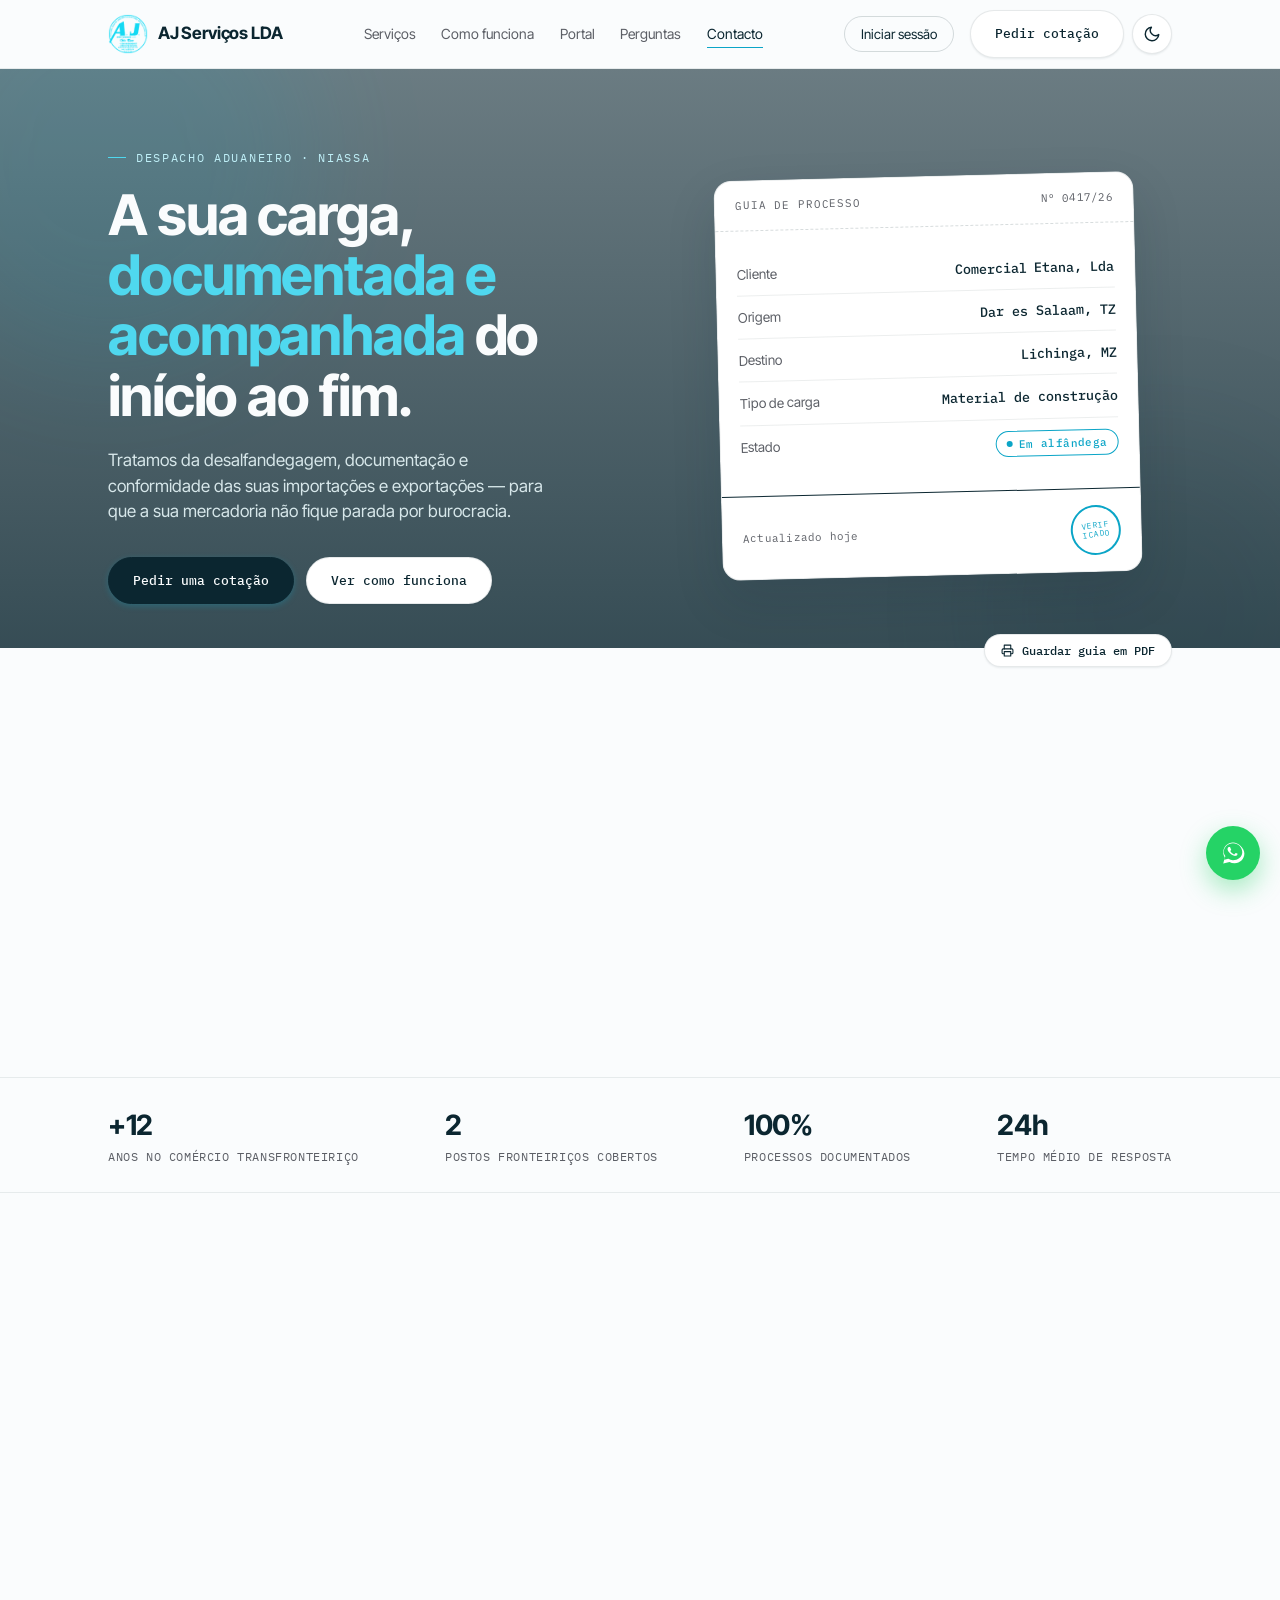
==== commit e9724580: "Add files via upload" ====
--- a/index.html
+++ b/index.html
@@ -946,8 +946,10 @@
       if(digits(tel).length<9)return er.textContent="Indique um telefone válido.";
       const b=G("pfOk");b.disabled=true;b.textContent="A guardar…";
       try{
-        const r=await sb.rpc("atualizar_perfil",{p_nome:nome,p_telefone:tel});if(r.error)throw r.error;
         const r2=await sb.auth.updateUser({data:{nome,telefone:tel,empresa:emp,perfil_ok:true}});if(r2.error)throw r2.error;
+        let r=await sb.rpc("completar_perfil",{p_nome:nome,p_telefone:tel});
+        if(r.error){r=await sb.from("profiles").update({nome,telefone:tel}).eq("id",u.id);if(r.error)r=await sb.from("profiles").update({nome}).eq("id",u.id)}
+        if(r.error)console.warn("Perfil: corra o supabase_setup.sql para guardar o nome na tabela profiles.",r.error.message);
         try{const p=JSON.parse(localStorage.getItem("aj_prof")||"null");if(p){p.nome=nome;localStorage.setItem("aj_prof",JSON.stringify(p))}}catch(x){}
         if(window.AJ_ME){AJ_ME.nome=nome;document.dispatchEvent(new CustomEvent("aj:login",{detail:AJ_ME}))}
         const hi=G("cvHi");if(hi)hi.textContent="Olá, "+nome.split(" ")[0];
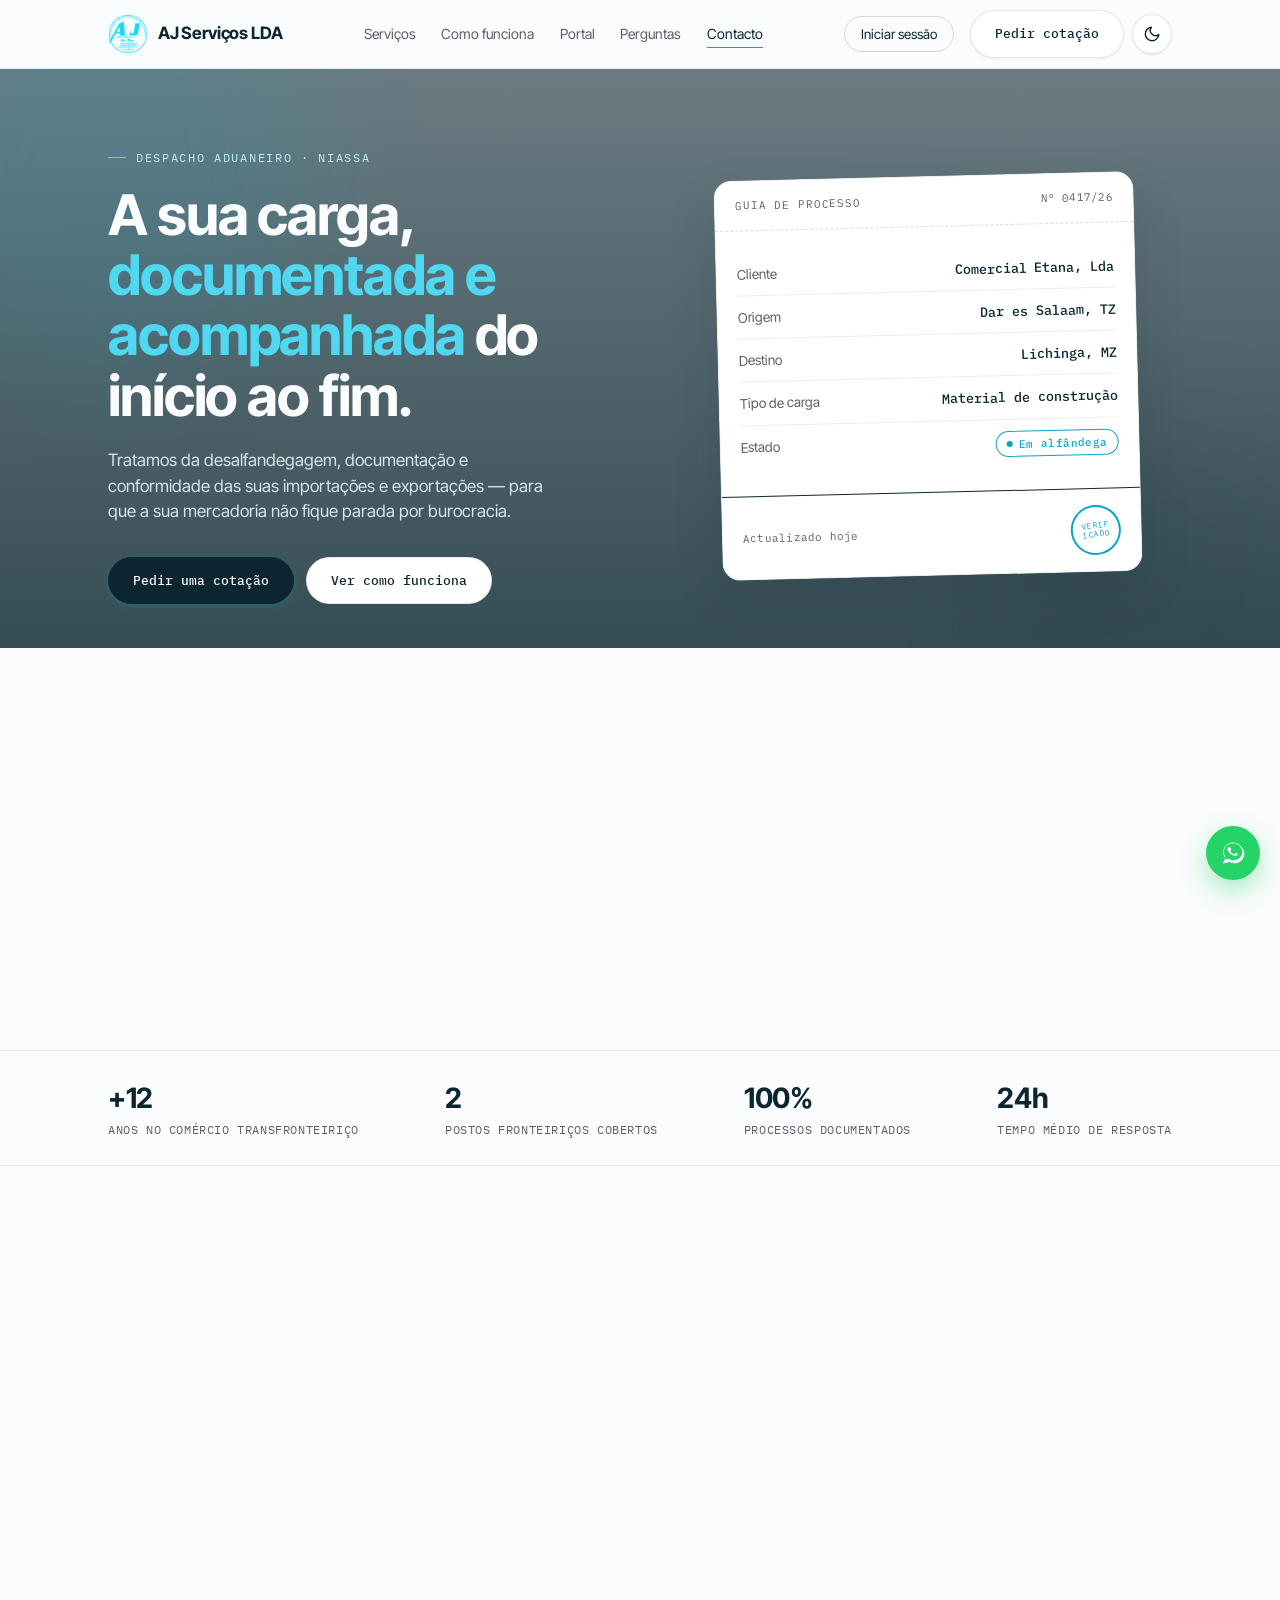
==== commit b986513b: "Add files via upload" ====
--- a/index.html
+++ b/index.html
@@ -103,8 +103,8 @@
 .sb-item .nb,#aTabs .nb{margin-left:auto;min-width:20px;height:20px;padding:0 6px;border-radius:99px;background:#c83c3c;color:#fff;font:700 11px/20px IBM Plex Mono,monospace;font-style:normal;text-align:center}
 #aTabs button{position:relative}
 #aTabs .nb{position:absolute;top:2px;left:calc(50% + 6px);margin:0;min-width:16px;height:16px;padding:0 4px;font-size:10px;line-height:16px}
-#pm .cn[readonly]{cursor:default}
-#pm .ch .dot{cursor:default}
+#pm .ch .dot{cursor:pointer;width:14px;height:14px;box-shadow:0 0 0 3px transparent;transition:box-shadow .15s}
+#pm .ch .dot:hover{box-shadow:0 0 0 3px var(--ink-10)}
 .pd{background:var(--paper);border:1px solid var(--ink-10);border-left:4px solid var(--amber);border-radius:14px;padding:16px 18px;margin-bottom:12px}
 .pd.conv{border-left-color:#4c8a64}.pd.trat{border-left-color:var(--ink-20);opacity:.85}
 .pd-h{display:flex;gap:10px;align-items:center;flex-wrap:wrap;margin-bottom:12px}
@@ -138,7 +138,7 @@
 .pf-box .btn{width:100%;justify-content:center;margin-top:18px}
 .pf-box #pfOut{display:block;text-align:center;margin-top:12px;font-size:12.5px;color:var(--graphite)}
 /* 4 etapas ocupam toda a largura em ecrãs largos */
-@media(min-width:1000px){#pm .cl{flex:1 1 0;min-width:0}}
+@media(min-width:1000px){#pm .cl{flex:1 1 240px;min-width:240px;max-width:340px}#pm .cl:has(>.ghost:only-child){flex:0 0 auto;min-width:0}}
 /* botões da vista de Pedidos */
 #view-pedidos .tabs{display:inline-flex;gap:2px;padding:3px;border-radius:12px;background:var(--ink-10)}
 #view-pedidos .tabs button{border:0;background:none;color:var(--graphite);font:600 13px Inter Tight,sans-serif;padding:8px 14px;border-radius:9px;cursor:pointer;min-height:36px}
@@ -150,6 +150,17 @@
 /* barra inferior do painel com 7 separadores */
 #aTabs button{padding-inline:1px;min-width:0}
 #aTabs button span{font-size:9.5px;letter-spacing:-.02em;max-width:100%;overflow:hidden;text-overflow:ellipsis}
+
+/* menu de opções da coluna */
+#colMenu{position:fixed;z-index:950;width:244px;padding:14px;border-radius:14px;background:var(--paper);color:var(--ink);border:1px solid var(--ink-10);box-shadow:0 18px 50px #0b263040}
+#colMenu label{display:block;font:11px IBM Plex Mono,monospace;text-transform:uppercase;letter-spacing:.05em;color:var(--graphite)}
+#colMenu input{display:block;width:100%;margin-top:6px;padding:10px 11px;border:1.5px solid var(--ink-20);border-radius:10px;background:var(--paper);color:var(--ink);font:15px Inter Tight,sans-serif}
+#colMenu input:focus{outline:none;border-color:var(--amber)}
+.cm-sw{display:flex;flex-wrap:wrap;gap:8px;margin:14px 0}
+.cm-sw button{width:28px;height:28px;border-radius:50%;border:2px solid var(--paper);box-shadow:0 0 0 1.5px var(--ink-20);cursor:pointer;padding:0}
+.cm-sw button.on{box-shadow:0 0 0 2.5px var(--ink)}
+.cm-del{width:100%;padding:10px;border-radius:10px;border:1.5px solid #c83c3c55;background:none;color:#c83c3c;font:600 13px Inter Tight,sans-serif;cursor:pointer}
+.cm-del:hover{background:#c83c3c14}
 </style>
 <link rel="preload" as="video" href="aj_adn_vid.mp4" type="video/mp4">
 <script>window.AJ_UI_GET=function(k){try{return JSON.parse(localStorage.getItem("aj_ui")||"{}")[k]}catch(e){}};window.AJ_UI_SET=function(k,v){try{var o=JSON.parse(localStorage.getItem("aj_ui")||"{}");if(v===""||v==null)delete o[k];else o[k]=v;localStorage.setItem("aj_ui",JSON.stringify(o))}catch(e){}};if(AJ_UI_GET("area"))document.documentElement.classList.add("aj-restore");
@@ -206,12 +217,6 @@
   </div>
 </section>
 
-<div class="wrap print-hide" style="margin-top:-14px; padding-bottom:8px; text-align:right; position:relative; z-index:1;">
-  <button class="btn btn-glass btn-round" style="font-size:11.5px; padding:8px 16px;" onclick="window.print()">
-    <svg viewBox="0 0 24 24" width="13" height="13" fill="none" stroke="currentColor" stroke-width="2" stroke-linecap="round" stroke-linejoin="round"><polyline points="6 9 6 2 18 2 18 9"></polyline><path d="M6 18H4a2 2 0 0 1-2-2v-5a2 2 0 0 1 2-2h16a2 2 0 0 1 2 2v5a2 2 0 0 1-2 2h-2"></path><rect x="6" y="14" width="12" height="8"></rect></svg>
-    Guardar guia em PDF
-  </button>
-</div>
 <section id="video" class="vid-sec"><div class="wrap">
  <div class="vid-card paused" id="vidCard">
   <div class="vid-media">
@@ -359,17 +364,6 @@
       <div class="faq-item"><div class="faq-q">Quanto tempo demora um processo típico?<span class="plus"><svg viewBox="0 0 24 24" fill="none" stroke="currentColor" stroke-width="2" stroke-linecap="round" stroke-linejoin="round"><polyline points="6 9 12 15 18 9"></polyline></svg></span></div><div class="faq-a">Depende do tipo de carga e do posto fronteiriço, mas mantemos o cliente informado em cada fase, desde a abertura até à entrega.</div></div>
       <div class="faq-item"><div class="faq-q">Trabalham com que tipo de mercadoria?<span class="plus"><svg viewBox="0 0 24 24" fill="none" stroke="currentColor" stroke-width="2" stroke-linecap="round" stroke-linejoin="round"><polyline points="6 9 12 15 18 9"></polyline></svg></span></div><div class="faq-a">Material de construção, electrónica, mobiliário, maquinaria e outras cargas comerciais comuns na região.</div></div>
       <div class="faq-item"><div class="faq-q">Como faço para pedir uma cotação?<span class="plus"><svg viewBox="0 0 24 24" fill="none" stroke="currentColor" stroke-width="2" stroke-linecap="round" stroke-linejoin="round"><polyline points="6 9 12 15 18 9"></polyline></svg></span></div><div class="faq-a">Preencha o formulário de contacto com os detalhes da carga — respondemos no mesmo dia útil.</div></div>
-    </div>
-
-    <div class="notes-card" style="margin-top:32px; background:var(--glass-bg); backdrop-filter:blur(14px); -webkit-backdrop-filter:blur(14px); border:1px solid var(--glass-border); border-radius:14px; padding:22px 24px; display:flex; align-items:center; justify-content:space-between; gap:16px; flex-wrap:wrap;">
-      <div>
-        <h3 style="font-size:15.5px; margin-bottom:4px;">Checklist de desalfandegamento</h3>
-        <p style="font-size:13px; color:var(--graphite); margin:0;">Os documentos que precisa reunir antes de enviar a carga — em PDF.</p>
-      </div>
-      <a href="checklist-desalfandegamento.pdf" download class="btn btn-glass btn-round" style="flex-shrink:0;">
-        <svg viewBox="0 0 24 24" width="14" height="14" fill="none" stroke="currentColor" stroke-width="2" stroke-linecap="round" stroke-linejoin="round"><path d="M21 15v4a2 2 0 0 1-2 2H5a2 2 0 0 1-2-2v-4"></path><polyline points="7 10 12 15 17 10"></polyline><line x1="12" y1="15" x2="12" y2="3"></line></svg>
-        Descarregar PDF
-      </a>
     </div>
   </div>
 </section>
@@ -617,13 +611,14 @@
 <script>delete document.currentScript;</script>
 <script>
 window.AJ_CONFIG={supabaseUrl:"https://uszyeemainunopbrmwur.supabase.co",supabaseAnonKey:"sb_publishable_OBoPUCxUCszAiOT72kTluw_uboEX3fI"};;window.PM_start=async function(){if(window.__pm){window.__pm.render();return}const $=s=>document.querySelector(s);const COLORS=["#0BA5C7","#3E5C8A","#4C6E5A","#C8873C","#8A5CB0","#C83C3C","#7A7F87"];const OWN=window.AJ_OWN=window.AJ_OWN||["JM","AS"];const IC={plus:'<path d="M12 5v14M5 12h14"/>',x:'<path d="M18 6 6 18M6 6l12 12"/>',copy:'<rect x="9" y="9" width="12" height="12" rx="2"/><path d="M5 15V5a2 2 0 0 1 2-2h10"/>',trash:'<path d="M3 6h18M8 6V4h8v2M6 6l1 14h10l1-14"/>',cal:'<rect x="3" y="4" width="18" height="18" rx="2"/><path d="M16 2v4M8 2v4M3 10h18"/>',ok:'<path d="M20 6 9 17l-5-5"/>',open:'<path d="M15 3h6v6M10 14 21 3M21 14v7H3V3h7"/>'};const ic=n=>`<svg class="i" viewBox="0 0 24 24">${IC[n]}</svg>`;const esc=s=>String(s??"").replace(/[&<>"]/g,c=>({"&":"&amp;","<":"&lt;",">":"&gt;",'"':"&quot;"})[c]);const uid=()=>crypto.randomUUID();const today=()=>new Date().toISOString().slice(0,10);const fmt=d=>d?new Date(d+"T12:00").toLocaleDateString("pt-PT",{day:"2-digit",month:"short"}):"\u2014";const stamp=()=>new Date().toLocaleDateString("pt-PT",{day:"2-digit",month:"short"})+" "+new Date().toLocaleTimeString("pt-PT",{hour:"2-digit",minute:"2-digit"});const C=(t,d)=>({t,d:!!d});function seed(){const cols=[["Em espera",6],["Em an\xE1lise",1],["Pago",3],["Conclu\xEDdo",2]].map(([n,c])=>({id:uid(),name:n,color:COLORS[c]}));const mk=(ci,num,client,cargo,from,to,owner,prio,chk,notes)=>({id:uid(),num,client,cargo,from,to,owner,prio,due:"",col:cols[ci].id,check:chk.map((d,i)=>C("Passo "+(i+1),d)),notes:notes||"",log:[{t:"Processo criado",d:stamp()}]});const L="Lichinga";return{cols,items:[mk(0,"0392/26","Nova Comercial, Lda","Electr\xF3nica","Dar es Salaam",L,"JM","alta",[1,1,0,0,0]),mk(0,"0401/26","Casa Fortuna","T\xEAxteis","Mbeya",L,"AS","media",[1,0,0,0]),mk(1,"0417/26","Comercial Etana, Lda","Material de constru\xE7\xE3o","Dar es Salaam",L,"JM","media",[1,1,1,0,0],"Cliente pediu para ser avisado assim que a carga for libertada."),mk(1,"0388/26","Grupo Vale","Maquinaria","Mtwara",L,"AS","alta",[1,1,1,1,0,0]),mk(1,"0409/26","Farm\xE1cia Central","Material m\xE9dico","Dar es Salaam",L,"JM","alta",[1,1,0,0]),mk(3,"0371/26","Casa Muendo","Mobili\xE1rio","Nampula",L,"AS","baixa",[1,1,1,1,1]),mk(3,"0360/26","Auto Pe\xE7as Rovuma","Pe\xE7as autom\xF3vel","Dar es Salaam",L,"JM","baixa",[1,1,1,1]),mk(2,"0430/26","Carlos Macu\xE1cua","Viatura ligeira","Jap\xE3o",L,"JM","media",[1,1,1,0,0,0]),mk(2,"0433/26","In\xEAs Variege","Viatura pesada","Jap\xE3o",L,"AS","media",[1,1,1,1,1,0])]}}let S=null,UI={view:AJ_UI_GET("pmview")||"board",q:"",own:"",sel:null,sort:"num",dir:1,flt:"",cal:new Date},undo=null;try{S=await AJ_DB.load()}catch(e){alert("N\xE3o foi poss\xEDvel carregar os dados: "+e.message);return}if(!S)S=AJ_DB.demo?seed():{cols:[],items:[]};const save=()=>AJ_DB.save(S);const STAGES=["Em espera","Em análise","Pago","Concluído"];
-function normalizeStages(){const ST=[["Em espera",/pendente|espera/i,"#7A7F87"],["Em análise",/alf.ndega|an.lise/i,"#3E5C8A"],["Pago",/pago/i,"#C8873C"],["Concluído",/conclu/i,"#4C6E5A"]];if(S.cols.length==4&&ST.every((x,k)=>S.cols[k].name==x[0]))return false;const used=new Set;const nc=ST.map(([n,re,c])=>{const ex=S.cols.find(x=>!used.has(x.id)&&re.test(x.name));if(ex){used.add(ex.id);ex.name=n;ex.color=c;return ex}return{id:uid(),name:n,color:c}});S.items.forEach(i=>{if(!nc.some(c=>c.id===i.col)){const p=i.check.length?i.check.filter(c=>c.d).length/i.check.length:0,to=p>=1?nc[3]:nc[1];i.col=to.id;i.log.unshift({t:"Movido para "+to.name,d:stamp(),p:true,ts:Date.now()})}});S.cols=nc;return true}
-function syncStage(i){const k=S.cols.findIndex(c=>c.id===i.col);if(k<0)return;i.check.forEach(c=>{const n=STAGES.findIndex(x=>x.toLowerCase()===String(c.t).trim().toLowerCase());if(n>=0)c.d=k===3||n<k})}
-function clientPicker(i){const L=(window.AJ_CLIENTS&&AJ_CLIENTS.list())||[],em=(i.cemail||"").toLowerCase();return`<div class="pr cpick"><label>Cliente registado</label><select data-cpick><option value="">Escolher cliente\u2026</option>${L.map(c=>`<option value="${esc(c.email)}" ${c.email===em?"selected":""}>${esc(c.nome||c.email)}${c.nome?" \xB7 "+esc(c.email):""}</option>`).join("")}<option value="__new">Outro cliente (escrever o email)</option></select></div>`}
+function normalizeStages(){if(S.cols.length&&!S.cols.some(x=>/pendente|alf.ndega|importa/i.test(x.name)))return false;const ST=[["Em espera",/pendente|espera/i,"#7A7F87"],["Em análise",/alf.ndega|an.lise/i,"#3E5C8A"],["Pago",/pago/i,"#C8873C"],["Concluído",/conclu/i,"#4C6E5A"]];if(S.cols.length==4&&ST.every((x,k)=>S.cols[k].name==x[0]))return false;const used=new Set;const nc=ST.map(([n,re,c])=>{const ex=S.cols.find(x=>!used.has(x.id)&&re.test(x.name));if(ex){used.add(ex.id);ex.name=n;ex.color=c;return ex}return{id:uid(),name:n,color:c}});S.items.forEach(i=>{if(!nc.some(c=>c.id===i.col)){const p=i.check.length?i.check.filter(c=>c.d).length/i.check.length:0,to=p>=1?nc[3]:nc[1];i.col=to.id;i.log.unshift({t:"Movido para "+to.name,d:stamp(),p:true,ts:Date.now()})}});S.cols=nc;return true}
+function syncStage(i){const cc=S.cols.find(c=>c.id===i.col),k=cc?STAGES.findIndex(x=>x.toLowerCase()===cc.name.trim().toLowerCase()):-1;if(k<0)return;i.check.forEach(c=>{const n=STAGES.findIndex(x=>x.toLowerCase()===String(c.t).trim().toLowerCase());if(n>=0)c.d=k===3||n<k})}
+function clientPicker(i){const L=(window.AJ_CLIENTS&&AJ_CLIENTS.list())||[],em=(i.cemail||"").toLowerCase();return`<div class="pr cpick"><label>Cliente registado</label><select data-cpick><option value="">Escolher cliente\\u2026</option>${L.map(c=>`<option value="${esc(c.email)}" ${c.email===em?"selected":""}>${esc(c.nome||c.email)}${c.nome?" \\xB7 "+esc(c.email):""}</option>`).join("")}<option value="__new">Outro cliente (escrever o email)</option></select></div>`}
+function colMenu(dot,id){const old=document.getElementById("colMenu");if(old){const same=old.dataset.c===id;old.remove();if(same)return}const c=col(id),m=document.createElement("div");m.id="colMenu";m.dataset.c=id;const PAL=[...new Set([...COLORS,"#2E9E5B","#D6457A","#1F2933"])];m.innerHTML=`<label>Nome da coluna<input value="${esc(c.name)}" data-cm="name"></label><div class="cm-sw">${PAL.map(x=>`<button type="button" data-cm="color" data-c="${x}" style="background:${x}" class="${x==c.color?"on":""}" aria-label="Cor ${x}"></button>`).join("")}</div><button type="button" class="cm-del" data-cm="del">Eliminar coluna</button>`;document.body.appendChild(m);const r=dot.getBoundingClientRect();m.style.top=Math.max(8,Math.min(r.bottom+8,innerHeight-m.offsetHeight-8))+"px";m.style.left=Math.max(8,Math.min(r.left,innerWidth-m.offsetWidth-8))+"px";const away=e=>{if(!m.contains(e.target)&&!e.target.closest("[data-a=color]"))close()};const close=()=>{m.remove();document.removeEventListener("pointerdown",away,true)};setTimeout(()=>document.addEventListener("pointerdown",away,true),0);m.addEventListener("change",e=>{if(e.target.dataset.cm=="name"){c.name=e.target.value.trim()||"Sem nome";save();render()}});m.addEventListener("keydown",e=>{if(e.key=="Enter")e.target.blur();if(e.key=="Escape")close()});m.addEventListener("click",e=>{const b=e.target.closest("[data-cm]");if(!b)return;if(b.dataset.cm=="color"){c.color=b.dataset.c;save();render();close()}if(b.dataset.cm=="del"){const its=S.items.filter(i=>i.col===c.id);if(its.length&&!confirm(`Eliminar a coluna "${c.name}" e os seus ${its.length} processo(s)?`))return;const si=S.items.slice(),sc=S.cols.slice();S.items=S.items.filter(i=>i.col!==c.id);S.cols=S.cols.filter(x=>x!==c);save();render();close();toast("Coluna eliminada",()=>{S.items=si;S.cols=sc})}})}
 if(normalizeStages())save();const col=id=>S.cols.find(c=>c.id===id);const prog=i=>i.check.length?Math.round(i.check.filter(c=>c.d).length/i.check.length*100):0;const done=i=>/conclu/i.test(col(i.col)?col(i.col).name:"");const vis=()=>S.items.filter(i=>(UI.flt=="arch"?i.arch:!i.arch)&&(UI.flt!="late"||late(i))&&(!UI.own||i.owner===UI.own)&&(!UI.q||[i.client,i.num,i.cargo,i.from,i.to,i.ref,i.cemail,(i.tags||[]).join(" ")].join(" ").toLowerCase().includes(UI.q)));const nextNum=()=>String(Math.max(0,...S.items.map(i=>parseInt(i.num)||0))+1).padStart(4,"0")+"/26";const log=(i,t,p)=>{i.log.unshift({t,d:stamp(),p:!!p,ts:Date.now()})};const late=i=>i.due&&i.due<today()&&col(i.col)&&!/conclu/i.test(col(i.col).name);function card(i){const p=prog(i);return`<div class="k" draggable="true" data-id="${i.id}"><div class="qa"><button class="ib" data-a="dup" title="Duplicar">${ic("copy")}</button><button class="ib" data-a="del" title="Eliminar">${ic("trash")}</button></div>
 <b>${esc(i.client)||"Sem t\xEDtulo"}</b><small>${esc(i.cargo)||"\u2014"} \xB7 ${esc(i.from)||"?"} \u2192 ${esc(i.to)||"?"}</small>
 ${(i.tags||[]).length?`<div class="row" style="margin:-4px 0 8px">${i.tags.map(t=>`<span class="tag p-media">${esc(t)}</span>`).join("")}</div>`:""}<div class="row"><span>N\xBA ${esc(i.num)}</span><span class="tag p-${i.prio}">${i.prio}</span>${i.due?`<span class="${late(i)?"late":""}">${ic("cal")} ${fmt(i.due)}</span>`:""}<span class="av">${esc(i.owner)||"\u2014"}</span></div>
-<div class="bar"><i style="width:${p}%"></i></div><select class="mv" data-a="mv" aria-label="Mover processo para outra coluna">${S.cols.map(c=>`<option value="${c.id}" ${c.id==i.col?"selected":""}>Mover para: ${esc(c.name)}</option>`).join("")}</select></div>`}function board(){const v=vis();return`<div class="bd">`+S.cols.map(c=>{const its=v.filter(i=>i.col===c.id);return`<div class="cl" data-c="${c.id}"><div class="ch"><span class="dot" style="background:${c.color}"></span><input class="cn" value="${esc(c.name)}" readonly aria-label="Etapa"><span class="cc">${its.length}</span></div><div class="cs">${its.map(card).join("")||'<div class="empty">Arraste um processo para aqui</div>'}</div><button class="add" data-a="add">${ic("plus")} Novo processo</button></div>`}).join("")+`</div>`}function table(){const k=UI.sort,rows=vis().slice().sort((a,b)=>{const g=i=>k==="col"?col(i.col)?.name:k==="prog"?prog(i):i[k]||"";const x=g(a),y=g(b);return(x>y?1:x<y?-1:0)*UI.dir});const h=(k2,t)=>`<th data-s="${k2}">${t}${UI.sort===k2?UI.dir>0?" \u2191":" \u2193":""}</th>`;return`<div class="tw"><table><tr>${h("num","N\xBA")}${h("client","Cliente")}${h("cargo","Mercadoria")}${h("from","Origem")}${h("col","Estado")}${h("owner","Resp.")}${h("prio","Prioridade")}${h("due","Prazo")}${h("prog","Progresso")}${h("ref","Refer\xEAncia")}${h("valor","Honor\xE1rios")}</tr>`+rows.map(i=>`<tr class="r" data-id="${i.id}"><td class="mono">${esc(i.num)}</td><td><b>${esc(i.client)}</b></td><td>${esc(i.cargo)}</td><td>${esc(i.from)}</td><td><span class="dot" style="display:inline-block;background:${col(i.col)?.color};margin-right:6px"></span>${esc(col(i.col)?.name)}</td><td>${esc(i.owner)}</td><td><span class="tag p-${i.prio}">${i.prio}</span></td><td class="${late(i)?"late":""}">${fmt(i.due)}</td><td>${prog(i)}%</td><td>${esc(i.ref)}</td><td>${mzn(i.valor)}</td></tr>`).join("")+`</table></div>`+(rows.length?"":'<div class="empty">Nenhum processo encontrado</div>')}const mzn=n=>n===""||n==null?"\u2014":new Intl.NumberFormat("pt-PT").format(n)+" MZN";const dl=(name,txt,type)=>{const a=document.createElement("a");a.href=URL.createObjectURL(new Blob([txt],{type:type+";charset=utf-8"}));a.download=name;document.body.appendChild(a);a.click();setTimeout(()=>{URL.revokeObjectURL(a.href);a.remove()},500)};function csv(all){const q=v=>'"'+String(v??"").replace(/"/g,'""')+'"';const H=["N\xBA","Cliente","Email","Telefone","Mercadoria","Refer\xEAncia","Origem","Destino","Estado","Respons\xE1vel","Prioridade","Prazo","Honor\xE1rios (MZN)","Progresso %","Etiquetas","Arquivado"];const rows=(all===true?S.items:vis()).map(i=>[i.num,i.client,i.cemail,i.tel,i.cargo,i.ref,i.from,i.to,col(i.col)&&col(i.col).name,i.owner,i.prio,i.due,i.valor,prog(i),(i.tags||[]).join(" | "),i.arch?"sim":"n\xE3o"]);dl("processos-"+today()+".csv","\uFEFF"+[H,...rows].map(r=>r.map(q).join(";")).join("\r\n"),"text/csv");toast("CSV exportado ("+rows.length+" processos)")}function notify(i){const tel=(i.tel||"").replace(/\D/g,"");if(!tel){alert("Indique primeiro o telefone do cliente, com indicativo (ex.: 258\u2026).");return}const t=`Ol\xE1 ${i.client||""}! Atualiza\xE7\xE3o do processo N\xBA ${i.num}${i.ref?" ("+i.ref+")":""}: estado "${col(i.col)?col(i.col).name:""}", ${prog(i)}% conclu\xEDdo.${i.cmsg?" "+i.cmsg:""} \u2014 AJ Servi\xE7os LDA`;log(i,"Cliente avisado por WhatsApp");save();window.open("https://wa.me/"+tel+"?text="+encodeURIComponent(t),"_blank","noopener");drawer(i)}function cal(){const d=UI.cal,y=d.getFullYear(),m=d.getMonth(),first=new Date(y,m,1),off=(first.getDay()+6)%7,n=new Date(y,m+1,0).getDate(),v=vis().filter(i=>i.due);let c="";for(let k=0;k<off;k++)c+="<div></div>";for(let k=1;k<=n;k++){const ds=`${y}-${String(m+1).padStart(2,"0")}-${String(k).padStart(2,"0")}`,ev=v.filter(i=>i.due==ds);c+=`<div class="cd0 ${ds==today()?"td":""}"><span>${k}</span>${ev.map(i=>`<div class="ev ${late(i)?"lt":""}" data-id="${i.id}" style="border-left-color:${col(i.col)?col(i.col).color:"#999"}">${esc(i.client||i.num)}</div>`).join("")}</div>`}const nm=first.toLocaleDateString("pt-PT",{month:"long",year:"numeric"});return`<div class="tb"><button class="ib" data-cn="-1">\u2039</button><b style="min-width:150px;text-align:center;text-transform:capitalize">${nm}</b><button class="ib" data-cn="1">\u203A</button><button class="ghost" data-cn="t">Hoje</button></div><div class="cg">${["Seg","Ter","Qua","Qui","Sex","S\xE1b","Dom"].map(x=>`<div class="ch0">${x}</div>`).join("")}${c}</div>`+(v.length?"":'<div class="empty" style="margin-top:12px">Nenhum processo com prazo definido.</div>')}function stats(){const A=S.items.filter(i=>!i.arch),cur=A.filter(i=>!done(i)),dn=A.filter(done),lt=cur.filter(late);const cl=new Set(A.map(i=>(i.cemail||i.client||"").toLowerCase()).filter(Boolean)).size;const avg=cur.length?Math.round(cur.reduce((s,i)=>s+prog(i),0)/cur.length):0,val=cur.reduce((s,i)=>s+(+i.valor||0),0);const K=(n,l)=>`<div class="stat-card"><div class="stat-num" style="font-size:${String(n).length>9?"18px":""}">${n}</div><div class="stat-label">${l}</div></div>`;const bar=(l,n,mx2,c)=>`<div class="br"><span>${esc(l)}</span><em class="bx"><i style="width:${n/mx2*100}%;${c?"background:"+c:""}"></i></em><b>${n}</b></div>`;const mx=Math.max(1,...S.cols.map(c=>A.filter(i=>i.col===c.id).length));const bars=S.cols.map(c=>bar(c.name,A.filter(i=>i.col===c.id).length,mx,c.color)).join("")||'<div class="empty">Sem colunas.</div>';const owners=[...new Set(A.map(i=>i.owner||"\u2014"))],omx=Math.max(1,...owners.map(o=>A.filter(i=>(i.owner||"\u2014")==o).length));const ow=owners.map(o=>bar(o,A.filter(i=>(i.owner||"\u2014")==o).length,omx)).join("")||'<div class="empty">Sem processos.</div>';const lts=lt.sort((a,b)=>a.due>b.due?1:-1).slice(0,8).map(i=>`<div class="ev lt" data-id="${i.id}">${esc(i.client||i.num)} <small>\xB7 prazo ${fmt(i.due)}</small></div>`).join("")||'<div class="empty">Sem atrasos.</div>';const rec=S.items.flatMap(i=>(i.log||[]).map(l=>({...l,c:i.client||i.num,id:i.id}))).sort((a,b)=>(b.ts||0)-(a.ts||0)).slice(0,8).map(l=>`<div class="ev" data-id="${l.id}"><b>${esc(l.c)}</b> \u2014 ${esc(l.t)} <small>${esc(l.d)}</small></div>`).join("");return`<div class="stat-grid">${K(cur.length,"Em curso")}${K(lt.length,"Atrasados")}${K(dn.length,"Conclu\xEDdos")}${K(cl,"Clientes")}${K(avg+"%","Progresso m\xE9dio")}${K(mzn(val),"Honor\xE1rios em curso")}</div><div class="grid-two st2"><div class="notes-card"><h4>Por estado</h4>${bars}</div><div class="notes-card"><h4>Por respons\xE1vel</h4>${ow}</div><div class="notes-card"><h4>Prazos ultrapassados</h4>${lts}</div><div class="notes-card"><h4>Atividade recente</h4>${rec||'<div class="empty">Sem atividade.</div>'}</div></div>`}function clientsOld(){const m=new Map;S.items.filter(i=>!i.arch).forEach(i=>{const k=(i.cemail||i.client||"?").toLowerCase(),o=m.get(k)||{n:i.client||"Sem nome",e:"",t:"",all:0,cur:0};o.all++;if(!done(i))o.cur++;o.t=o.t||i.tel;o.e=o.e||i.cemail;m.set(k,o)});const ini=s=>(s||"?").split(/\s+/).map(w=>w[0]).slice(0,2).join("").toUpperCase();return`<div class="notes-card"><div class="divider-note" style="margin-top:0"><span class="label">Base de clientes \xB7 ${m.size}</span><div class="line"></div></div><div class="client-row client-row-head"><span>Cliente</span><span>Contacto</span><span>Processos</span><span>Em curso</span></div>`+([...m.values()].sort((a,b)=>b.cur-a.cur).map(o=>`<div class="client-row cr" data-q="${esc(o.n)}" style="cursor:pointer"><span class="cn"><span class="mini-avatar">${esc(ini(o.n))}</span>${esc(o.n)}</span><span>${esc(o.e||o.t||"\u2014")}</span><span>${o.all}</span><span>${o.cur}</span></div>`).join("")||'<div class="empty">Ainda n\xE3o h\xE1 clientes. Crie um processo para come\xE7ar.</div>')+"</div>"}function clients(){const reg=(window.AJ_CLIENTS&&AJ_CLIENTS.list())||[],m=new Map;reg.forEach(c=>m.set(c.email,{n:c.nome,e:c.email,t:c.tel,r:c.criado,all:0,cur:0,inc:!c.nome||!c.tel}));S.items.filter(i=>!i.arch).forEach(i=>{const em=(i.cemail||"").toLowerCase(),k=em||"n:"+(i.client||"?").toLowerCase();let o=m.get(k);if(!o){o={n:i.client||"",e:em,t:i.tel||"",r:"",all:0,cur:0,inc:false};m.set(k,o)}if(!o.n)o.n=i.client||"";o.all++;if(!done(i))o.cur++;o.t=o.t||i.tel});const ini=s=>(s||"?").split(/\s+/).map(w=>w[0]).slice(0,2).join("").toUpperCase();const rows=[...m.values()].sort((a,b)=>(b.r||"").localeCompare(a.r||"")||b.cur-a.cur);return`<div class="notes-card"><div class="divider-note" style="margin-top:0"><span class="label">Base de clientes \xB7 ${rows.length}</span><div class="line"></div></div><div class="client-row client-row-head"><span>Cliente</span><span>Contacto</span><span>Processos</span><span>Em curso</span></div>`+(rows.map(o=>{const nm=o.n||(o.e?o.e.split("@")[0]:"Sem nome");return`<div class="client-row cr" data-q="${esc(o.n||o.e)}" style="cursor:pointer"><span class="cn"><span class="mini-avatar">${esc(ini(nm))}</span><span>${esc(nm)}${o.inc?'<em class="inc">Perfil incompleto</em>':""}</span></span><span>${esc(o.e||"\u2014")}${o.t?"<small>"+esc(o.t)+"</small>":""}</span><span>${o.all}</span><span>${o.cur}</span></div>`}).join("")||'<div class="empty">Ainda n\xE3o h\xE1 clientes.</div>')+"</div>"}function render(){const _b=$("#pm .bd"),_x=_b?_b.scrollLeft:0;$("#pm").innerHTML=`<div class="tb"><div class="tabs"><button data-v="board" class="${UI.view=="board"?"on":""}">Quadro</button><button data-v="table" class="${UI.view=="table"?"on":""}">Tabela</button><button data-v="cal" class="${UI.view=="cal"?"on":""}">Calend\xE1rio</button></div>
+<div class="bar"><i style="width:${p}%"></i></div><select class="mv" data-a="mv" aria-label="Mover processo para outra coluna">${S.cols.map(c=>`<option value="${c.id}" ${c.id==i.col?"selected":""}>Mover para: ${esc(c.name)}</option>`).join("")}</select></div>`}function board(){const v=vis();return`<div class="bd">`+S.cols.map(c=>{const its=v.filter(i=>i.col===c.id);return`<div class="cl" data-c="${c.id}"><div class="ch"><span class="dot" data-a="color" style="background:${c.color}" title="Op\xE7\xF5es da coluna"></span><input class="cn" value="${esc(c.name)}" data-a="ren"><span class="cc">${its.length}</span><button class="ib" data-a="delcol" title="Eliminar coluna">${ic("x")}</button></div><div class="cs">${its.map(card).join("")||'<div class="empty">Arraste um processo para aqui</div>'}</div><button class="add" data-a="add">${ic("plus")} Novo processo</button></div>`}).join("")+`<div class="cl"><button class="ghost" data-a="addcol">${ic("plus")} Nova coluna</button></div></div>`}function table(){const k=UI.sort,rows=vis().slice().sort((a,b)=>{const g=i=>k==="col"?col(i.col)?.name:k==="prog"?prog(i):i[k]||"";const x=g(a),y=g(b);return(x>y?1:x<y?-1:0)*UI.dir});const h=(k2,t)=>`<th data-s="${k2}">${t}${UI.sort===k2?UI.dir>0?" \u2191":" \u2193":""}</th>`;return`<div class="tw"><table><tr>${h("num","N\xBA")}${h("client","Cliente")}${h("cargo","Mercadoria")}${h("from","Origem")}${h("col","Estado")}${h("owner","Resp.")}${h("prio","Prioridade")}${h("due","Prazo")}${h("prog","Progresso")}${h("ref","Refer\xEAncia")}${h("valor","Honor\xE1rios")}</tr>`+rows.map(i=>`<tr class="r" data-id="${i.id}"><td class="mono">${esc(i.num)}</td><td><b>${esc(i.client)}</b></td><td>${esc(i.cargo)}</td><td>${esc(i.from)}</td><td><span class="dot" style="display:inline-block;background:${col(i.col)?.color};margin-right:6px"></span>${esc(col(i.col)?.name)}</td><td>${esc(i.owner)}</td><td><span class="tag p-${i.prio}">${i.prio}</span></td><td class="${late(i)?"late":""}">${fmt(i.due)}</td><td>${prog(i)}%</td><td>${esc(i.ref)}</td><td>${mzn(i.valor)}</td></tr>`).join("")+`</table></div>`+(rows.length?"":'<div class="empty">Nenhum processo encontrado</div>')}const mzn=n=>n===""||n==null?"\u2014":new Intl.NumberFormat("pt-PT").format(n)+" MZN";const dl=(name,txt,type)=>{const a=document.createElement("a");a.href=URL.createObjectURL(new Blob([txt],{type:type+";charset=utf-8"}));a.download=name;document.body.appendChild(a);a.click();setTimeout(()=>{URL.revokeObjectURL(a.href);a.remove()},500)};function csv(all){const q=v=>'"'+String(v??"").replace(/"/g,'""')+'"';const H=["N\xBA","Cliente","Email","Telefone","Mercadoria","Refer\xEAncia","Origem","Destino","Estado","Respons\xE1vel","Prioridade","Prazo","Honor\xE1rios (MZN)","Progresso %","Etiquetas","Arquivado"];const rows=(all===true?S.items:vis()).map(i=>[i.num,i.client,i.cemail,i.tel,i.cargo,i.ref,i.from,i.to,col(i.col)&&col(i.col).name,i.owner,i.prio,i.due,i.valor,prog(i),(i.tags||[]).join(" | "),i.arch?"sim":"n\xE3o"]);dl("processos-"+today()+".csv","\uFEFF"+[H,...rows].map(r=>r.map(q).join(";")).join("\r\n"),"text/csv");toast("CSV exportado ("+rows.length+" processos)")}function notify(i){const tel=(i.tel||"").replace(/\D/g,"");if(!tel){alert("Indique primeiro o telefone do cliente, com indicativo (ex.: 258\u2026).");return}const t=`Ol\xE1 ${i.client||""}! Atualiza\xE7\xE3o do processo N\xBA ${i.num}${i.ref?" ("+i.ref+")":""}: estado "${col(i.col)?col(i.col).name:""}", ${prog(i)}% conclu\xEDdo.${i.cmsg?" "+i.cmsg:""} \u2014 AJ Servi\xE7os LDA`;log(i,"Cliente avisado por WhatsApp");save();window.open("https://wa.me/"+tel+"?text="+encodeURIComponent(t),"_blank","noopener");drawer(i)}function cal(){const d=UI.cal,y=d.getFullYear(),m=d.getMonth(),first=new Date(y,m,1),off=(first.getDay()+6)%7,n=new Date(y,m+1,0).getDate(),v=vis().filter(i=>i.due);let c="";for(let k=0;k<off;k++)c+="<div></div>";for(let k=1;k<=n;k++){const ds=`${y}-${String(m+1).padStart(2,"0")}-${String(k).padStart(2,"0")}`,ev=v.filter(i=>i.due==ds);c+=`<div class="cd0 ${ds==today()?"td":""}"><span>${k}</span>${ev.map(i=>`<div class="ev ${late(i)?"lt":""}" data-id="${i.id}" style="border-left-color:${col(i.col)?col(i.col).color:"#999"}">${esc(i.client||i.num)}</div>`).join("")}</div>`}const nm=first.toLocaleDateString("pt-PT",{month:"long",year:"numeric"});return`<div class="tb"><button class="ib" data-cn="-1">\u2039</button><b style="min-width:150px;text-align:center;text-transform:capitalize">${nm}</b><button class="ib" data-cn="1">\u203A</button><button class="ghost" data-cn="t">Hoje</button></div><div class="cg">${["Seg","Ter","Qua","Qui","Sex","S\xE1b","Dom"].map(x=>`<div class="ch0">${x}</div>`).join("")}${c}</div>`+(v.length?"":'<div class="empty" style="margin-top:12px">Nenhum processo com prazo definido.</div>')}function stats(){const A=S.items.filter(i=>!i.arch),cur=A.filter(i=>!done(i)),dn=A.filter(done),lt=cur.filter(late);const cl=new Set(A.map(i=>(i.cemail||i.client||"").toLowerCase()).filter(Boolean)).size;const avg=cur.length?Math.round(cur.reduce((s,i)=>s+prog(i),0)/cur.length):0,val=cur.reduce((s,i)=>s+(+i.valor||0),0);const K=(n,l)=>`<div class="stat-card"><div class="stat-num" style="font-size:${String(n).length>9?"18px":""}">${n}</div><div class="stat-label">${l}</div></div>`;const bar=(l,n,mx2,c)=>`<div class="br"><span>${esc(l)}</span><em class="bx"><i style="width:${n/mx2*100}%;${c?"background:"+c:""}"></i></em><b>${n}</b></div>`;const mx=Math.max(1,...S.cols.map(c=>A.filter(i=>i.col===c.id).length));const bars=S.cols.map(c=>bar(c.name,A.filter(i=>i.col===c.id).length,mx,c.color)).join("")||'<div class="empty">Sem colunas.</div>';const owners=[...new Set(A.map(i=>i.owner||"\u2014"))],omx=Math.max(1,...owners.map(o=>A.filter(i=>(i.owner||"\u2014")==o).length));const ow=owners.map(o=>bar(o,A.filter(i=>(i.owner||"\u2014")==o).length,omx)).join("")||'<div class="empty">Sem processos.</div>';const lts=lt.sort((a,b)=>a.due>b.due?1:-1).slice(0,8).map(i=>`<div class="ev lt" data-id="${i.id}">${esc(i.client||i.num)} <small>\xB7 prazo ${fmt(i.due)}</small></div>`).join("")||'<div class="empty">Sem atrasos.</div>';const rec=S.items.flatMap(i=>(i.log||[]).map(l=>({...l,c:i.client||i.num,id:i.id}))).sort((a,b)=>(b.ts||0)-(a.ts||0)).slice(0,8).map(l=>`<div class="ev" data-id="${l.id}"><b>${esc(l.c)}</b> \u2014 ${esc(l.t)} <small>${esc(l.d)}</small></div>`).join("");return`<div class="stat-grid">${K(cur.length,"Em curso")}${K(lt.length,"Atrasados")}${K(dn.length,"Conclu\xEDdos")}${K(cl,"Clientes")}${K(avg+"%","Progresso m\xE9dio")}${K(mzn(val),"Honor\xE1rios em curso")}</div><div class="grid-two st2"><div class="notes-card"><h4>Por estado</h4>${bars}</div><div class="notes-card"><h4>Por respons\xE1vel</h4>${ow}</div><div class="notes-card"><h4>Prazos ultrapassados</h4>${lts}</div><div class="notes-card"><h4>Atividade recente</h4>${rec||'<div class="empty">Sem atividade.</div>'}</div></div>`}function clientsOld(){const m=new Map;S.items.filter(i=>!i.arch).forEach(i=>{const k=(i.cemail||i.client||"?").toLowerCase(),o=m.get(k)||{n:i.client||"Sem nome",e:"",t:"",all:0,cur:0};o.all++;if(!done(i))o.cur++;o.t=o.t||i.tel;o.e=o.e||i.cemail;m.set(k,o)});const ini=s=>(s||"?").split(/\s+/).map(w=>w[0]).slice(0,2).join("").toUpperCase();return`<div class="notes-card"><div class="divider-note" style="margin-top:0"><span class="label">Base de clientes \xB7 ${m.size}</span><div class="line"></div></div><div class="client-row client-row-head"><span>Cliente</span><span>Contacto</span><span>Processos</span><span>Em curso</span></div>`+([...m.values()].sort((a,b)=>b.cur-a.cur).map(o=>`<div class="client-row cr" data-q="${esc(o.n)}" style="cursor:pointer"><span class="cn"><span class="mini-avatar">${esc(ini(o.n))}</span>${esc(o.n)}</span><span>${esc(o.e||o.t||"\u2014")}</span><span>${o.all}</span><span>${o.cur}</span></div>`).join("")||'<div class="empty">Ainda n\xE3o h\xE1 clientes. Crie um processo para come\xE7ar.</div>')+"</div>"}function clients(){const reg=(window.AJ_CLIENTS&&AJ_CLIENTS.list())||[],m=new Map;reg.forEach(c=>m.set(c.email,{n:c.nome,e:c.email,t:c.tel,r:c.criado,all:0,cur:0,inc:!c.nome||!c.tel}));S.items.filter(i=>!i.arch).forEach(i=>{const em=(i.cemail||"").toLowerCase(),k=em||"n:"+(i.client||"?").toLowerCase();let o=m.get(k);if(!o){o={n:i.client||"",e:em,t:i.tel||"",r:"",all:0,cur:0,inc:false};m.set(k,o)}if(!o.n)o.n=i.client||"";o.all++;if(!done(i))o.cur++;o.t=o.t||i.tel});const ini=s=>(s||"?").split(/\s+/).map(w=>w[0]).slice(0,2).join("").toUpperCase();const rows=[...m.values()].sort((a,b)=>(b.r||"").localeCompare(a.r||"")||b.cur-a.cur);return`<div class="notes-card"><div class="divider-note" style="margin-top:0"><span class="label">Base de clientes \xB7 ${rows.length}</span><div class="line"></div></div><div class="client-row client-row-head"><span>Cliente</span><span>Contacto</span><span>Processos</span><span>Em curso</span></div>`+(rows.map(o=>{const nm=o.n||(o.e?o.e.split("@")[0]:"Sem nome");return`<div class="client-row cr" data-q="${esc(o.n||o.e)}" style="cursor:pointer"><span class="cn"><span class="mini-avatar">${esc(ini(nm))}</span><span>${esc(nm)}${o.inc?'<em class="inc">Perfil incompleto</em>':""}</span></span><span>${esc(o.e||"\u2014")}${o.t?"<small>"+esc(o.t)+"</small>":""}</span><span>${o.all}</span><span>${o.cur}</span></div>`}).join("")||'<div class="empty">Ainda n\xE3o h\xE1 clientes.</div>')+"</div>"}function render(){const _b=$("#pm .bd"),_x=_b?_b.scrollLeft:0;$("#pm").innerHTML=`<div class="tb"><div class="tabs"><button data-v="board" class="${UI.view=="board"?"on":""}">Quadro</button><button data-v="table" class="${UI.view=="table"?"on":""}">Tabela</button><button data-v="cal" class="${UI.view=="cal"?"on":""}">Calend\xE1rio</button></div>
  <button class="chip ${!UI.own?"on":""}" data-o="">Todos</button>${OWN.map(o=>`<button class="chip ${UI.own==o?"on":""}" data-o="${o}">${o}</button>`).join("")}<button class="chip ${UI.flt=="late"?"on":""}" data-f="late">Atrasados</button><button class="chip ${UI.flt=="arch"?"on":""}" data-f="arch">Arquivados</button><span class="sp"></span><button class="ghost" data-a="csv">Exportar CSV</button>${AJ_DB.demo?'<button class="ghost" data-a="reset">Repor dados de exemplo</button>':""}</div>`+(UI.view=="board"?board():UI.view=="cal"?cal():table());{const b=$("#pm .bd");if(b)b.scrollLeft=_x}const n=S.items.length;$("#topbarSub").textContent=`${n} processo${n==1?"":"s"} \xB7 ${S.items.filter(i=>!/conclu/i.test(col(i.col)?.name||"")).length} em curso`}function toast(msg,fn){const t=$("#pmToast");t.innerHTML=`<span>${msg}</span>${fn?"<button>Anular</button>":""}`;t.style.display="flex";undo=fn;clearTimeout(t._t);t._t=setTimeout(()=>{t.style.display="none";undo=null},6e3);if(fn)t.querySelector("button").onclick=()=>{fn();t.style.display="none";render();save()}}function create(c,pre){const i={id:uid(),num:nextNum(),client:"",cargo:"",from:"",to:"Lichinga",owner:"JM",prio:"media",due:"",col:c||S.cols[0]?.id,check:STAGES.map(t=>C(t)),notes:"",log:[],cemail:"",cmsg:"",tel:"",ref:"",valor:"",tags:[],arch:false,docs:[]};if(pre)Object.assign(i,pre);syncStage(i);log(i,"Processo aberto",1);S.items.push(i);save();render();openDr(i.id,!pre);return i}function del(id){const i=S.items.find(x=>x.id===id),ix=S.items.indexOf(i);S.items.splice(ix,1);if(UI.sel===id)closeDr();save();render();toast("Processo eliminado",()=>S.items.splice(ix,0,i))}function dup(id){const o=S.items.find(x=>x.id===id),i=JSON.parse(JSON.stringify(o));i.id=uid();i.num=nextNum();i.client+=" (c\xF3pia)";i.log=[];log(i,"Duplicado de N\xBA "+o.num);S.items.splice(S.items.indexOf(o)+1,0,i);save();render()}function openDr(id,focus){if(window.AJ_CLIENTS)AJ_CLIENTS.load();const i=S.items.find(x=>x.id===id);if(!i)return;UI.sel=id;drawer(i);$("#pmShade").style.display="block";requestAnimationFrame(()=>{$("#pmDr").classList.add("open");if(focus)$("#pmDr .ti").focus()})}function closeDr(){UI.sel=null;$("#pmDr").classList.remove("open");$("#pmShade").style.display="none";render()}function drawer(i){const f=(l,k,t="text",x="")=>`<div class="pr"><label>${l}</label><input type="${t}" data-f="${k}" value="${esc(i[k])}" ${x}></div>`;$("#pmDr").innerHTML=`<div style="display:flex;justify-content:space-between"><span class="cc">N\xBA ${esc(i.num)}</span><button class="ib" data-a="close">${ic("x")}</button></div>
  ${clientPicker(i)}<input class="ti" data-f="client" placeholder="Nome do cliente" value="${esc(i.client)}">
  <div class="pr"><label>Estado</label><select data-f="col">${S.cols.map(c=>`<option value="${c.id}" ${c.id==i.col?"selected":""}>${esc(c.name)}</option>`).join("")}</select></div>
@@ -635,7 +630,7 @@
  <div class="ck"><span style="width:17px"></span><input type="text" id="pmNewCk" placeholder="+ Adicionar passo e carregar Enter"></div>
  <h4><span>Documentos</span></h4>${(i.docs||[]).map((d,n)=>`<div class="ck"><input type="checkbox" data-dv="${n}" ${d.v?"checked":""} title="Vis\xEDvel ao cliente"><a href="${esc(d.u)}" target="_blank" rel="noopener" style="flex:1;font-size:13.5px;color:var(--amber);word-break:break-all">${esc(d.n||d.u)}</a><button class="ib x" data-a="deldoc" data-n="${n}">${ic("x")}</button></div>`).join("")}<div class="ck"><span style="width:17px"></span><input type="text" id="pmDocN" placeholder="Nome (ex.: Fatura)" style="flex:1"><input type="text" id="pmDocU" placeholder="Liga\xE7\xE3o https://\u2026" style="flex:2"><button class="ib" data-a="adddoc">${ic("plus")}</button></div><p style="font-size:11.5px;color:var(--graphite);margin-top:4px">Marque a caixa para o cliente ver o documento. Cole a liga\xE7\xE3o (Drive, Dropbox\u2026).</p><h4>Mensagem vis\xEDvel ao cliente</h4><textarea data-f="cmsg" style="min-height:70px" placeholder="Ex.: Documentos recebidos. A aguardar pagamento dos direitos.">${esc(i.cmsg)}</textarea><h4>Notas internas (o cliente n\xE3o v\xEA)</h4><textarea data-f="notes" placeholder="Escreva notas, refer\xEAncias, n\xFAmeros de contentor\u2026">${esc(i.notes)}</textarea>
  <h4>Hist\xF3rico</h4>${i.log.map(l=>`<div class="lg">${esc(l.d)} \u2014 ${esc(l.t)}</div>`).join("")}
- <div class="acts"><button class="btn2" data-a="wa">Avisar cliente (WhatsApp)</button><button class="btn2" data-a="arch">${i.arch?"Desarquivar":"Arquivar"}</button><button class="btn2" data-a="dupd">Duplicar</button><button class="btn2 red" data-a="deld">Eliminar processo</button></div><div class="dr-foot"><button class="btn-ok" data-a="finish">${ic("ok")} Guardar processo</button><small>As altera\xE7\xF5es tamb\xE9m ficam guardadas automaticamente.</small></div>`}const ck=i=>i.check.map((c,n)=>`<div class="ck ${c.d?"d":""}"><input type="checkbox" data-k="${n}" ${c.d?"checked":""}><input type="text" data-kt="${n}" value="${esc(c.t)}"><button class="ib x" data-a="delck" data-n="${n}">${ic("x")}</button></div>`).join("");document.addEventListener("click",e=>{const r=e.target.closest("#pm,#pmDr,#pmShade,.new-btn,#view-clientes,#view-relatorios");if(!r)return;const t=e.target.closest("[data-a],[data-v],[data-o],[data-s],[data-f],[data-cn],.k,tr.r,.ev,.cr,#pmShade,.new-btn");if(!t)return;const a=t.dataset.a,cl=t.closest(".cl"),k=t.closest(".k");if(t.classList.contains("new-btn"))return create(UI.view=="board"?S.cols[0]?.id:void 0);if(t.id=="pmShade"||a=="close")return closeDr();if(t.dataset.v){UI.view=t.dataset.v;AJ_UI_SET("pmview",UI.view);return render()}if(t.dataset.o!==void 0&&t.classList.contains("chip")){UI.own=t.dataset.o;return render()}if(t.dataset.s){UI.dir=UI.sort==t.dataset.s?-UI.dir:1;UI.sort=t.dataset.s;return render()}if(t.dataset.f){UI.flt=UI.flt==t.dataset.f?"":t.dataset.f;return render()}if(t.dataset.cn!==void 0){UI.cal=t.dataset.cn=="t"?new Date:new Date(UI.cal.getFullYear(),UI.cal.getMonth()+ +t.dataset.cn,1);return render()}if(t.classList.contains("cr")){UI.q=t.dataset.q.toLowerCase();const si2=$("#pmSearch");if(si2)si2.value=t.dataset.q;UI.view="board";UI.flt="";switchAdminView("processos",$("#sbnav-processos"));return}if(a=="csv")return csv();if(a=="finish"){const i=S.items.find(x=>x.id===UI.sel),ti=document.querySelector("#pmDr .ti");if(!(i.client||"").trim()){ti.focus();ti.style.boxShadow="0 0 0 2px #C83C3C";return toast("Indique o nome do cliente para guardar")}t.disabled=true;t.textContent="A guardar\u2026";save();AJ_DB.flushNow().then(()=>{closeDr();toast("\u2713 Processo guardado")});return}if(a=="wa")return notify(S.items.find(x=>x.id===UI.sel));if(a=="arch"){const i=S.items.find(x=>x.id===UI.sel);i.arch=!i.arch;log(i,i.arch?"Processo arquivado":"Processo desarquivado");save();closeDr();return toast(i.arch?"Processo arquivado":"Processo desarquivado")}if(a=="adddoc"){const i=S.items.find(x=>x.id===UI.sel),u=$("#pmDocU").value.trim(),n=$("#pmDocN").value.trim();if(!/^https?:\/\//i.test(u))return alert("Cole uma liga\xE7\xE3o que comece por https://");(i.docs=i.docs||[]).push({n:n||"Documento",u,v:false});log(i,"Documento adicionado: "+(n||u));save();return drawer(i)}if(a=="deldoc"){const i=S.items.find(x=>x.id===UI.sel);i.docs.splice(+t.dataset.n,1);save();return drawer(i)}if(a=="add")return create(cl.dataset.c);if(a=="addcol"){S.cols.push({id:uid(),name:"Nova coluna",color:COLORS[S.cols.length%COLORS.length]});save();render();const n=document.querySelectorAll("#pm .cn");n[n.length-1].select();return}if(a=="color"){const c=col(cl.dataset.c);c.color=COLORS[(COLORS.indexOf(c.color)+1)%COLORS.length];save();return render()}if(a=="delcol"){const c=col(cl.dataset.c),its=S.items.filter(i=>i.col===c.id);if(its.length&&!confirm(`Eliminar a coluna "${c.name}" e os seus ${its.length} processo(s)?`))return;const si2=S.items.slice(),sc=S.cols.slice();S.items=S.items.filter(i=>i.col!==c.id);S.cols=S.cols.filter(x=>x!==c);save();render();return toast("Coluna eliminada",()=>{S.items=si2;S.cols=sc})}if(a=="reset"){if(confirm("Repor os dados de exemplo? Isto apaga as suas altera\xE7\xF5es.")){S=seed();save();closeDr()}return}if(a=="dup")return dup(k.dataset.id);if(a=="del")return del(k.dataset.id);if(a=="dupd"){dup(UI.sel);return closeDr()}if(a=="deld")return del(UI.sel);if(a=="delck"){const i=S.items.find(x=>x.id===UI.sel);i.check.splice(+t.dataset.n,1);save();return drawer(i)}if(t.matches(".k,tr.r,.ev"))openDr(t.dataset.id)});document.addEventListener("change",e=>{const el=e.target,i=S.items.find(x=>x.id===UI.sel);if(el.dataset.a=="mv"){const m=S.items.find(x=>x.id===el.closest(".k").dataset.id);if(m&&m.col!==el.value){m.col=el.value;syncStage(m);log(m,"Movido para "+col(el.value).name,1);save();render();toast("Movido para "+col(el.value).name)}return}if(el.dataset.a=="ren"){const c=col(el.closest(".cl").dataset.c);c.name=el.value.trim()||"Sem nome";save();return render()}if(!i||!el.closest("#pmDr"))return;if(el.dataset.cpick!==void 0){const v=el.value;if(v=="__new"){i.client="";i.cemail="";i.tel="";save();drawer(i);const em=document.querySelector("#pmDr [data-f=cemail]");if(em)em.focus();return}if(!v)return;const cc=(AJ_CLIENTS.list()||[]).find(x=>x.email===v);if(cc){i.client=cc.nome||cc.email.split("@")[0];i.cemail=cc.email;if(cc.tel)i.tel=cc.tel;log(i,"Cliente associado: "+i.client);save();render();drawer(i)}return}if(el.dataset.k!==void 0){const c=i.check[+el.dataset.k];c.d=el.checked;log(i,(c.d?"Conclu\xEDdo: ":"Reaberto: ")+c.t,1);save();return drawer(i)}if(el.dataset.dv!==void 0){i.docs[+el.dataset.dv].v=el.checked;log(i,(el.checked?"Documento partilhado com o cliente: ":"Documento ocultado: ")+i.docs[+el.dataset.dv].n);return save()}if(el.dataset.kt!==void 0){i.check[+el.dataset.kt].t=el.value;return save()}const f=el.dataset.f;if(!f)return;if(f=="col"){log(i,"Movido para "+col(el.value).name,1)}else if(["prio","owner","due"].includes(f))log(i,`${{prio:"Prioridade",owner:"Respons\xE1vel",due:"Prazo"}[f]}: ${el.value||"\u2014"}`);i[f]=f=="tags"?el.value.split(",").map(s=>s.trim()).filter(Boolean):f=="valor"?el.value===""?"":+el.value:el.value;if(f=="col")syncStage(i);save();render();if(f=="col"||f=="prio"||f=="owner"||f=="due")drawer(i)});document.addEventListener("input",e=>{const el=e.target,i=S.items.find(x=>x.id===UI.sel);if(el.id=="pmSearch"){UI.q=el.value.toLowerCase().trim();return render()}if(i&&el.closest("#pmDr")&&(el.dataset.f=="client"||el.dataset.f=="notes"||el.dataset.f=="cmsg")){i[el.dataset.f]=el.value;save();if(el.dataset.f=="client")render()}});document.addEventListener("keydown",e=>{if(e.target.id=="pmNewCk"&&e.key=="Enter"&&e.target.value.trim()){const i=S.items.find(x=>x.id===UI.sel);i.check.push(C(e.target.value.trim()));save();drawer(i);$("#pmNewCk").focus()}if(e.key=="Escape"&&UI.sel)closeDr();if(e.target.classList?.contains("cn")&&e.key=="Enter")e.target.blur()});let dragId=null;document.addEventListener("dragstart",e=>{const k=e.target.closest?.("#pm .k");if(k){dragId=k.dataset.id;k.classList.add("drag");e.dataTransfer.effectAllowed="move"}});document.addEventListener("dragend",()=>{dragId=null;document.querySelectorAll(".drag,.over").forEach(x=>x.classList.remove("drag","over"))});document.addEventListener("dragover",e=>{const c=e.target.closest?.("#pm .cl[data-c]");if(c&&dragId){e.preventDefault();document.querySelectorAll(".over").forEach(x=>x!==c&&x.classList.remove("over"));c.classList.add("over")}});document.addEventListener("drop",e=>{const c=e.target.closest?.("#pm .cl[data-c]");if(!c||!dragId)return;e.preventDefault();const i=S.items.find(x=>x.id===dragId),before=e.target.closest(".k");if(i.col!==c.dataset.c)log(i,"Movido para "+col(c.dataset.c).name,1);i.col=c.dataset.c;syncStage(i);S.items.splice(S.items.indexOf(i),1);const b=before&&before.dataset.id!==dragId?S.items.find(x=>x.id===before.dataset.id):null;b?S.items.splice(S.items.indexOf(b),0,i):S.items.push(i);save();render()});if(window.AJ_CLIENTS)AJ_CLIENTS.load().then(()=>{const i=S.items.find(x=>x.id===UI.sel);if(i)drawer(i)});const host=$("#view-processos");host.innerHTML='<div id="pm"></div>';document.body.insertAdjacentHTML("beforeend",'<div id="pmShade"></div><div id="pmDr"></div><div id="pmToast"></div>');const si=document.querySelector("#adminView .search input");si.id="pmSearch";const _sw=window.switchAdminView;window.switchAdminView=function(n,el){_sw(n,el);if(n=="processos")render();if(n=="relatorios")$("#view-relatorios").innerHTML=stats();if(n=="clientes"){$("#view-clientes").innerHTML=clients();if(window.AJ_CLIENTS)AJ_CLIENTS.load(true).then(()=>{if($("#view-clientes").style.display!="none")$("#view-clientes").innerHTML=clients()})}};render();window.__pm={render,createFrom:pre=>{UI.view="board";UI.q="";UI.flt="";return create(S.cols[0]&&S.cols[0].id,pre)},getS:()=>S,csv,json:()=>dl("aj-backup-"+today()+".json",JSON.stringify(S,null,1),"application/json"),reload:async()=>{if(UI.sel||Date.now()-AJ_DB.lastSave<4e3)return;try{const n=await(AJ_DB.fresh?AJ_DB.fresh():AJ_DB.load());if(n){S=n;render()}}catch(e){}}}};;(function(){const CFG=window.AJ_CONFIG||{},$=s=>document.querySelector(s);const live=!!(CFG.supabaseUrl&&CFG.supabaseAnonKey&&window.supabase);const sb=live?supabase.createClient(CFG.supabaseUrl,CFG.supabaseAnonKey):null;window.AJ_SB=sb;window.AJ_LIVE=live;const esc=s=>String(s??"").replace(/[&<>"]/g,c=>({"&":"&amp;","<":"&lt;",">":"&gt;",'"':"&quot;"})[c]);const VIEWS=["siteView","loginView","clientView","adminView"];const show=(id,pop)=>{if(id=="siteView"&&!pop&&history.state&&history.state.v){history.back();return}VIEWS.forEach(v=>$("#"+v).style.display=v==id?"block":"none");scrollTo(0,0);AJ_UI_SET("area",id=="adminView"?"admin":id=="clientView"?"client":"");if(!pop&&id!="siteView")history.pushState({v:id},"")};addEventListener("popstate",e=>show(e.state&&e.state.v||"siteView",true));function status(t,err){const s=$("#ajSync");s.textContent=t;s.className=err?"err":"";s.style.display="block";clearTimeout(s._t);if(!err)s._t=setTimeout(()=>s.style.display="none",1800)}let snap=new Map,cur=null,timer=null;const rowC=(c,i)=>({id:c.id,pos:i,nome:c.name,cor:c.color});const rowP=(p,i)=>({id:p.id,pos:i,num:p.num,cliente:p.client,mercadoria:p.cargo,origem:p.from,destino:p.to,responsavel:p.owner,prioridade:p.prio,prazo:p.due||null,coluna_id:p.col,checklist:p.check,notas:p.notes,log:p.log,cliente_email:(p.cemail||"").trim().toLowerCase()||null,mensagem_cliente:p.cmsg||"",telefone_cliente:p.tel||null,referencia:p.ref||null,valor:p.valor===""||p.valor==null?null:+p.valor,etiquetas:p.tags||[],arquivado:!!p.arch,docs:p.docs||[]});const chk=r=>{if(r.error)throw r.error};async function flush(){const S=cur,cr=S.cols.map(rowC),pr=S.items.map(rowP),J=JSON.stringify;const cc=cr.filter(r=>snap.get("c"+r.id)!==J(r)),pc=pr.filter(r=>snap.get("p"+r.id)!==J(r));const gone=k=>[...snap.keys()].filter(x=>x[0]==k&&!(k=="c"?cr:pr).some(r=>k+r.id==x)).map(x=>x.slice(1));const dp=gone("p"),dc=gone("c");try{if(cc.length)chk(await sb.from("colunas").upsert(cc));if(pc.length)chk(await sb.from("processos").upsert(pc));if(dp.length)chk(await sb.from("processos").delete().in("id",dp));if(dc.length)chk(await sb.from("colunas").delete().in("id",dc));cc.forEach(r=>snap.set("c"+r.id,J(r)));pc.forEach(r=>snap.set("p"+r.id,J(r)));dp.forEach(i=>snap.delete("p"+i));dc.forEach(i=>snap.delete("c"+i));DB.lastSave=Date.now();try{localStorage.setItem("aj_pm_cache",JSON.stringify(S))}catch(e){}status("\u2713 Guardado")}catch(e){status("Erro ao guardar: "+(e.message||e),true)}}const DB=window.AJ_DB={demo:!live,lastSave:0,async load(){if(live){let c=null;try{c=JSON.parse(localStorage.getItem("aj_pm_cache"))}catch(e){}if(c&&c.cols&&c.items){snap=new Map;c.cols.forEach((x,i)=>snap.set("c"+x.id,JSON.stringify(rowC(x,i))));c.items.forEach((x,i)=>snap.set("p"+x.id,JSON.stringify(rowP(x,i))));setTimeout(()=>window.__pm&&window.__pm.reload(),150);return c}}return DB.fresh()},async fresh(){if(!live){try{const s=JSON.parse(localStorage.getItem("aj_processos_v1"));return s&&s.cols?s:null}catch(e){return null}}const[c,p]=await Promise.all([sb.from("colunas").select("*").order("pos"),sb.from("processos").select("*").order("pos")]);chk(c);chk(p);let cols=c.data.map(r=>({id:r.id,name:r.nome,color:r.cor}));const items=p.data.map(r=>({id:r.id,num:r.num,client:r.cliente||"",cargo:r.mercadoria||"",from:r.origem||"",to:r.destino||"",owner:r.responsavel||"",prio:r.prioridade||"media",due:r.prazo||"",col:r.coluna_id,check:r.checklist||[],notes:r.notas||"",log:r.log||[],cemail:r.cliente_email||"",cmsg:r.mensagem_cliente||"",tel:r.telefone_cliente||"",ref:r.referencia||"",valor:r.valor==null?"":r.valor,tags:r.etiquetas||[],arch:!!r.arquivado,docs:r.docs||[]}));snap=new Map;cols.forEach((x,i)=>snap.set("c"+x.id,JSON.stringify(rowC(x,i))));items.forEach((x,i)=>snap.set("p"+x.id,JSON.stringify(rowP(x,i))));const S={cols,items};if(!cols.length){S.cols=[["Em espera","#7A7F87"],["Em an\xE1lise","#3E5C8A"],["Pago","#C8873C"],["Conclu\xEDdo","#4C6E5A"]].map(([name,color])=>({id:crypto.randomUUID(),name,color}));DB.save(S)}try{localStorage.setItem("aj_pm_cache",JSON.stringify(S))}catch(e){}return S},save(S){cur=S;if(!live){try{localStorage.setItem("aj_processos_v1",JSON.stringify(S))}catch(e){}return}clearTimeout(timer);status("A guardar\u2026");timer=setTimeout(flush,500)},async flushNow(){if(!live)return;clearTimeout(timer);if(cur)await flush()}};let mode="login",me=null,pending="",cool=null;const G=id=>document.getElementById(id);const COPY={login:["Bem-vindo de volta","Inicie sess\xE3o para aceder \xE0 sua \xE1rea.","Entrar"],signup:["Crie a sua conta","Demora menos de um minuto. Depois ligamos os seus processos \xE0 conta.","Criar conta"],forgot:["Recuperar palavra-passe","Indique o seu email e enviamos uma liga\xE7\xE3o para definir uma nova.","Enviar liga\xE7\xE3o"],reset:["Definir palavra-passe","Escolha a palavra-passe que vai usar daqui para a frente.","Guardar e entrar"]};const LV=["Muito fraca","Fraca","Razo\xE1vel","Boa","Forte"],LC=["#C83C3C","#C8873C","#C8B13C","#4C8A64","#2E9E5B"];const score=p=>{let s=0;if(p.length>=8)s++;if(/[a-z]/.test(p)&&/[A-Z]/.test(p))s++;if(/\d/.test(p))s++;if(/[^A-Za-z0-9]/.test(p))s++;return s};const msg=t=>G("auErr").textContent=t||"";function meter(){const p=G("auPass").value,m=G("auMeter"),s=score(p);m.classList.toggle("on",!!p&&(mode=="signup"||mode=="reset"));const b=m.querySelector("i");b.style.width=(p?(s+1)*20:0)+"%";b.style.background=LC[s];m.querySelector("span").textContent=p?LV[s]:""}function busy(v){const b=G("auBtn");b.disabled=v;b.classList.toggle("load",v)}function setMode(m){mode=m;const c=COPY[m],on=(id,v)=>G(id).style.display=v?"":"none";G("auH").textContent=c[0];G("auP").textContent=c[1];G("auBtn").firstElementChild.textContent=c[2];on("fName",m=="signup");on("fEmail",m!="reset");on("fPass",m!="forgot");on("fPass2",m=="signup"||m=="reset");on("fTerms",m=="signup");on("fRow",m=="login");on("auTabs",m=="login"||m=="signup");G("auForm").hidden=false;G("auDone").hidden=true;busy(false);G("auPassL").textContent=m=="reset"?"Nova palavra-passe":"Palavra-passe";G("auPass").autocomplete=m=="login"?"current-password":"new-password";document.querySelectorAll("#auTabs button").forEach(b=>b.classList.toggle("on",b.dataset.m==m));G("auAlt").innerHTML=m=="forgot"?'<a href="#" data-m="login">\u2190 Voltar a iniciar sess\xE3o</a>':m=="login"?'Ainda n\xE3o tem conta? <a href="#" data-m="signup">Criar conta</a>':m=="signup"?'J\xE1 tem conta? <a href="#" data-m="login">Iniciar sess\xE3o</a>':"";G("lgDemo").style.display=live?"none":"block";G("auG").style.display=live&&(m=="login"||m=="signup")?"":"none";msg();meter();setTimeout(()=>G(m=="signup"?"auName":m=="reset"?"auPass":"auEmail").focus(),60)}const loginMode=setMode;function fail(x){const t=(x&&x.message||"").toLowerCase();if(/invalid login/.test(t))return"Email ou palavra-passe incorretos.";if(/already registered|already been registered/.test(t))return"J\xE1 existe uma conta com este email. Inicie sess\xE3o.";if(/rate limit|too many|after \d+ seconds/.test(t))return"Demasiadas tentativas. Aguarde um momento e tente de novo.";if(/signups? not allowed|disabled/.test(t))return"O registo de novas contas est\xE1 desativado.";if(/weak|at least/.test(t))return"A palavra-passe \xE9 demasiado fraca ou curta.";if(/fetch|network/.test(t))return"Sem liga\xE7\xE3o. Verifique a internet e tente de novo.";return"Ocorreu um erro: "+(x&&x.message||"tente novamente")}function showDone(kind,email){pending=email;G("auForm").hidden=true;G("auTabs").style.display="none";G("auH").textContent="Verifique o seu email";G("auP").textContent="";G("auAlt").innerHTML="";const d=G("auDone");d.hidden=false;d.dataset.kind=kind;d.innerHTML=`<div class="au-ic">\u2709</div><p>${kind=="confirm"?"Envi\xE1mos uma liga\xE7\xE3o de confirma\xE7\xE3o para":"Se existir uma conta com"} <b>${esc(email)}</b>${kind=="confirm"?". Abra-a para ativar a conta e depois inicie sess\xE3o.":", envi\xE1mos uma liga\xE7\xE3o para definir uma nova palavra-passe."}</p><p class="s">N\xE3o a encontra? Veja tamb\xE9m a pasta de spam.</p><button class="au-btn ghost" id="auResend" type="button">Reenviar email</button><a class="au-back2" data-m="login">\u2190 Voltar a iniciar sess\xE3o</a>`;startCool()}function startCool(){const b=G("auResend");let n=30;clearInterval(cool);b.disabled=true;const t=()=>{b.textContent=n>0?`Reenviar email (${n}s)`:"Reenviar email";if(n--<=0){clearInterval(cool);b.disabled=false}};t();cool=setInterval(t,1e3)}const back=()=>location.href.split("#")[0];document.addEventListener("click",async e=>{const m=e.target.closest("#loginView [data-m]");if(m){e.preventDefault();return setMode(m.dataset.m)}if(e.target.id=="auResend"){const k=G("auDone").dataset.kind;if(live){const r=k=="confirm"?await sb.auth.resend({type:"signup",email:pending,options:{emailRedirectTo:back()}}):await sb.auth.resetPasswordForEmail(pending,{redirectTo:back()});if(r.error)return alert(fail(r.error))}startCool()}});G("auPass").addEventListener("input",meter);G("auEye").onclick=()=>{const h=G("auPass").type=="password";G("auPass").type=G("auPass2").type=h?"text":"password";G("auEye").textContent=h?"Ocultar":"Mostrar"};G("auForm").addEventListener("submit",async e=>{e.preventDefault();msg();const email=G("auEmail").value.trim().toLowerCase(),pw=G("auPass").value,pw2=G("auPass2").value,nome=G("auName").value.trim();if(mode!="reset"&&!/^\S+@\S+\.\S+$/.test(email))return msg("Introduza um email v\xE1lido.");if(mode=="signup"&&nome.length<2)return msg("Indique o seu nome.");if(mode!="forgot"&&!pw)return msg("Introduza a palavra-passe.");if(mode=="signup"||mode=="reset"){if(pw.length<8)return msg("A palavra-passe deve ter pelo menos 8 caracteres.");if(score(pw)<2)return msg("Escolha uma palavra-passe mais forte: misture mai\xFAsculas, n\xFAmeros ou s\xEDmbolos.");if(pw!==pw2)return msg("As palavras-passe n\xE3o coincidem.")}if(mode=="signup"&&!G("auTerms").checked)return msg("Tem de aceitar os termos para criar a conta.");busy(true);try{if(!live){if(mode=="forgot"){busy(false);return showDone("forgot",email)}return await enter({email,user_metadata:{nome:nome||email.split("@")[0]}},/^admin/i.test(email)?"admin":/^equipa/i.test(email)?"equipa":"cliente")}if(mode=="login"){const{data,error}=await sb.auth.signInWithPassword({email,password:pw});if(error){if(/not confirmed/i.test(error.message)){busy(false);return showDone("confirm",email)}throw error}await enter(data.user)}else if(mode=="signup"){const{data,error}=await sb.auth.signUp({email,password:pw,options:{data:{nome},emailRedirectTo:back()}});if(error)throw error;if(data.user&&data.user.identities&&!data.user.identities.length)throw{message:"already registered"};if(data.session)await enter(data.user);else{busy(false);showDone("confirm",email)}}else if(mode=="forgot"){const{error}=await sb.auth.resetPasswordForEmail(email,{redirectTo:back()});if(error)throw error;busy(false);showDone("forgot",email)}else{const{data,error}=await sb.auth.updateUser({password:pw});if(error)throw error;history.replaceState(null,"",location.pathname);await enter(data.user)}}catch(x){msg(fail(x))}busy(false)});G("auGoogle").onclick=async()=>{msg();const{error}=await sb.auth.signInWithOAuth({provider:"google",options:{redirectTo:back(),queryParams:{prompt:"select_account"}}});if(error)msg(/not enabled|unsupported/i.test(error.message)?"O in\xEDcio de sess\xE3o com Google ainda n\xE3o est\xE1 ativado.":fail(error))};window.AJ_OPEN=async m=>{if(live){const{data}=await sb.auth.getSession();if(data.session)return enter(data.session.user)}else if(me)return enter({email:me.email,user_metadata:{nome:me.nome}},me.role);setMode(m);show("loginView")};window.showSite=()=>show("siteView");window.showAdmin=async()=>{if(live){const{data}=await sb.auth.getSession();if(data.session)return enter(data.session.user)}setMode("login");show("loginView")};async function logout(){try{["aj_ui","aj_pm_cache","aj_prof"].forEach(k=>localStorage.removeItem(k))}catch(e){}if(live)await sb.auth.signOut();location.href=location.pathname}window.AJ_ENTER=(u,r)=>enter(u,r);window.AJ_LOGOUT=logout;window.AJ_LOGOUT_ALL=async()=>{try{["aj_ui","aj_pm_cache","aj_prof"].forEach(k=>localStorage.removeItem(k))}catch(e){}if(live)await sb.auth.signOut({scope:"global"});location.href=location.pathname};$("#cvOut").onclick=logout;(function(){const bk=document.querySelector("#adminView .sb-back");const o=bk.cloneNode(true);o.lastChild.textContent="Terminar sess\xE3o";o.onclick=logout;o.style.marginTop="10px";bk.after(o)})();async function enter(user,demoRole){let role=demoRole||"cliente",nome=user.user_metadata&&user.user_metadata.nome||user.email.split("@")[0];if(live){let pc=null;try{pc=JSON.parse(localStorage.getItem("aj_prof"))}catch(e){}const fp=()=>sb.from("profiles").select("papel,nome").eq("id",user.id).maybeSingle();if(pc&&pc.id==user.id){role=pc.papel||"cliente";nome=pc.nome||nome;fp().then(({data})=>{if(data){try{localStorage.setItem("aj_prof",JSON.stringify({id:user.id,papel:data.papel,nome:data.nome}))}catch(e){}if((data.papel||"cliente")!==role)location.reload()}}).catch(()=>{})}else{const{data,error}=await fp();if(error){setMode("login");show("loginView");return msg(error.message)}role=data&&data.papel||"cliente";nome=data&&data.nome||nome;try{localStorage.setItem("aj_prof",JSON.stringify({id:user.id,papel:role,nome}))}catch(e){}}}me={email:user.email,role,nome};window.AJ_ME=me;document.dispatchEvent(new CustomEvent("aj:login",{detail:me}));["auPass","auPass2"].forEach(i=>G(i).value="");if(role=="equipa"||role=="admin"){document.querySelector("#adminView .sb-foot-text").innerHTML=`<div class="name">${esc(nome)}</div><div class="role">${role=="admin"?"Administrador":"Equipa AJ"}</div>`;document.querySelector("#adminView .avatar").textContent=nome.split(" ").map(w=>w[0]).slice(0,2).join("").toUpperCase();show("adminView");{const an=$("#sbnav-admin");if(an)an.style.display=role=="admin"?"":"none";if(role=="admin"&&window.AJ_ADMIN_START)AJ_ADMIN_START(me)}let sub=AJ_UI_GET("sub")||"processos";if(sub=="admin"&&role!="admin")sub="processos";if(!$("#sbnav-"+sub))sub="processos";switchAdminView(sub,$("#sbnav-"+sub));await PM_start();if(sub!="processos")switchAdminView(sub,$("#sbnav-"+sub));if(live&&!window.__rt){window.__rt=1;let t;const re=()=>{clearTimeout(t);t=setTimeout(()=>window.__pm&&window.__pm.reload(),600)};sb.channel("aj").on("postgres_changes",{event:"*",schema:"public",table:"processos"},re).on("postgres_changes",{event:"*",schema:"public",table:"colunas"},re).subscribe()}}else{$("#cvWho").textContent=user.email;$("#cvHi").textContent="Ol\xE1, "+nome.split(" ")[0];show("clientView");await loadClient()}}const DEMO_ROWS=[{num:"0417/26",cliente:"Cliente Demo",mercadoria:"Material de constru\xE7\xE3o",origem:"Dar es Salaam",destino:"Lichinga",prazo:new Date(Date.now()+6*864e5).toISOString().slice(0,10),estado:"Em an\xE1lise",estado_cor:"#3E5C8A",checklist:[{t:"Documenta\xE7\xE3o recebida e verificada",d:true},{t:"Declara\xE7\xE3o aduaneira submetida",d:true},{t:"An\xE1lise pela alf\xE2ndega",d:true},{t:"Pagamento de direitos",d:false},{t:"Liberta\xE7\xE3o e transporte",d:false}],mensagem_cliente:"A sua carga est\xE1 em an\xE1lise, sem incid\xEAncias. Assim que o pagamento de direitos for confirmado, avisamos.",atualizado_em:new Date().toISOString(),historico:[{d:"Hoje 09:12",t:"Movido para Em alf\xE2ndega"},{d:"08 Ago",t:"Conclu\xEDdo: Declara\xE7\xE3o aduaneira submetida"},{d:"04 Ago",t:"Processo aberto"}]}];const fd=d=>d?new Date(d+"T12:00").toLocaleDateString("pt-PT",{day:"2-digit",month:"long"}):"";const CV_ST=["Em espera","Em an\xE1lise","Pago","Conclu\xEDdo"];function cvStage(r){const s=String(r.estado||"").toLowerCase();if(/conclu/.test(s))return 3;if(/pago/.test(s))return 2;if(/an.lise|alf.ndega/.test(s))return 1;return 0}function cvTrack(r){const k=cvStage(r),fill=k>=3?100:(k+.5)/3*100;return`<div class="trk" role="img" aria-label="Estado: ${CV_ST[k]}"><div class="trk-line"><i style="width:${fill}%"></i></div>${CV_ST.map((n,i)=>`<div class="trk-s ${i<k||k==3?"ok":i==k?"cur":""}" style="left:${i/3*100}%"><b>${i<k||k==3?"\u2713":""}</b><span>${n}</span></div>`).join("")}</div>`}function cvCard(r){const ck=r.checklist||[],ok=ck.filter(c=>c.d),pend=ck.filter(c=>!c.d),p=ck.length?Math.round(ok.length/ck.length*100):0;const wa=AJ_CONTACTS.whatsapp[0]||"";const txt=encodeURIComponent(`Ol\xE1! Gostaria de saber do processo N\xBA ${r.num}.`);return`<div class="cv-card"><div class="cv-top"><div><b>Processo N\xBA ${esc(r.num)}</b><small>${esc(r.mercadoria)} \xB7 ${esc(r.origem)} \u2192 ${esc(r.destino)}${r.referencia?" \xB7 "+esc(r.referencia):""}</small></div><span class="cv-st" style="background:${esc(r.estado_cor||"#0BA5C7")}">${esc(r.estado)}</span></div>
+ <div class="acts"><button class="btn2" data-a="wa">Avisar cliente (WhatsApp)</button><button class="btn2" data-a="arch">${i.arch?"Desarquivar":"Arquivar"}</button><button class="btn2" data-a="dupd">Duplicar</button><button class="btn2 red" data-a="deld">Eliminar processo</button></div><div class="dr-foot"><button class="btn-ok" data-a="finish">${ic("ok")} Guardar processo</button><small>As altera\xE7\xF5es tamb\xE9m ficam guardadas automaticamente.</small></div>`}const ck=i=>i.check.map((c,n)=>`<div class="ck ${c.d?"d":""}"><input type="checkbox" data-k="${n}" ${c.d?"checked":""}><input type="text" data-kt="${n}" value="${esc(c.t)}"><button class="ib x" data-a="delck" data-n="${n}">${ic("x")}</button></div>`).join("");document.addEventListener("click",e=>{const r=e.target.closest("#pm,#pmDr,#pmShade,.new-btn,#view-clientes,#view-relatorios");if(!r)return;const t=e.target.closest("[data-a],[data-v],[data-o],[data-s],[data-f],[data-cn],.k,tr.r,.ev,.cr,#pmShade,.new-btn");if(!t)return;const a=t.dataset.a,cl=t.closest(".cl"),k=t.closest(".k");if(t.classList.contains("new-btn"))return create(UI.view=="board"?S.cols[0]?.id:void 0);if(t.id=="pmShade"||a=="close")return closeDr();if(t.dataset.v){UI.view=t.dataset.v;AJ_UI_SET("pmview",UI.view);return render()}if(t.dataset.o!==void 0&&t.classList.contains("chip")){UI.own=t.dataset.o;return render()}if(t.dataset.s){UI.dir=UI.sort==t.dataset.s?-UI.dir:1;UI.sort=t.dataset.s;return render()}if(t.dataset.f){UI.flt=UI.flt==t.dataset.f?"":t.dataset.f;return render()}if(t.dataset.cn!==void 0){UI.cal=t.dataset.cn=="t"?new Date:new Date(UI.cal.getFullYear(),UI.cal.getMonth()+ +t.dataset.cn,1);return render()}if(t.classList.contains("cr")){UI.q=t.dataset.q.toLowerCase();const si2=$("#pmSearch");if(si2)si2.value=t.dataset.q;UI.view="board";UI.flt="";switchAdminView("processos",$("#sbnav-processos"));return}if(a=="csv")return csv();if(a=="finish"){const i=S.items.find(x=>x.id===UI.sel),ti=document.querySelector("#pmDr .ti");if(!(i.client||"").trim()){ti.focus();ti.style.boxShadow="0 0 0 2px #C83C3C";return toast("Indique o nome do cliente para guardar")}t.disabled=true;t.textContent="A guardar\u2026";save();AJ_DB.flushNow().then(()=>{closeDr();toast("\u2713 Processo guardado")});return}if(a=="wa")return notify(S.items.find(x=>x.id===UI.sel));if(a=="arch"){const i=S.items.find(x=>x.id===UI.sel);i.arch=!i.arch;log(i,i.arch?"Processo arquivado":"Processo desarquivado");save();closeDr();return toast(i.arch?"Processo arquivado":"Processo desarquivado")}if(a=="adddoc"){const i=S.items.find(x=>x.id===UI.sel),u=$("#pmDocU").value.trim(),n=$("#pmDocN").value.trim();if(!/^https?:\/\//i.test(u))return alert("Cole uma liga\xE7\xE3o que comece por https://");(i.docs=i.docs||[]).push({n:n||"Documento",u,v:false});log(i,"Documento adicionado: "+(n||u));save();return drawer(i)}if(a=="deldoc"){const i=S.items.find(x=>x.id===UI.sel);i.docs.splice(+t.dataset.n,1);save();return drawer(i)}if(a=="add")return create(cl.dataset.c);if(a=="addcol"){S.cols.push({id:uid(),name:"Nova coluna",color:COLORS[S.cols.length%COLORS.length]});save();render();const n=document.querySelectorAll("#pm .cn");n[n.length-1].select();return}if(a=="color")return colMenu(t,cl.dataset.c);if(a=="delcol"){const c=col(cl.dataset.c),its=S.items.filter(i=>i.col===c.id);if(its.length&&!confirm(`Eliminar a coluna "${c.name}" e os seus ${its.length} processo(s)?`))return;const si2=S.items.slice(),sc=S.cols.slice();S.items=S.items.filter(i=>i.col!==c.id);S.cols=S.cols.filter(x=>x!==c);save();render();return toast("Coluna eliminada",()=>{S.items=si2;S.cols=sc})}if(a=="reset"){if(confirm("Repor os dados de exemplo? Isto apaga as suas altera\xE7\xF5es.")){S=seed();save();closeDr()}return}if(a=="dup")return dup(k.dataset.id);if(a=="del")return del(k.dataset.id);if(a=="dupd"){dup(UI.sel);return closeDr()}if(a=="deld")return del(UI.sel);if(a=="delck"){const i=S.items.find(x=>x.id===UI.sel);i.check.splice(+t.dataset.n,1);save();return drawer(i)}if(t.matches(".k,tr.r,.ev"))openDr(t.dataset.id)});document.addEventListener("change",e=>{const el=e.target,i=S.items.find(x=>x.id===UI.sel);if(el.dataset.a=="mv"){const m=S.items.find(x=>x.id===el.closest(".k").dataset.id);if(m&&m.col!==el.value){m.col=el.value;syncStage(m);log(m,"Movido para "+col(el.value).name,1);save();render();toast("Movido para "+col(el.value).name)}return}if(el.dataset.a=="ren"){const c=col(el.closest(".cl").dataset.c);c.name=el.value.trim()||"Sem nome";save();return render()}if(!i||!el.closest("#pmDr"))return;if(el.dataset.cpick!==void 0){const v=el.value;if(v=="__new"){i.client="";i.cemail="";i.tel="";save();drawer(i);const em=document.querySelector("#pmDr [data-f=cemail]");if(em)em.focus();return}if(!v)return;const cc=(AJ_CLIENTS.list()||[]).find(x=>x.email===v);if(cc){i.client=cc.nome||cc.email.split("@")[0];i.cemail=cc.email;if(cc.tel)i.tel=cc.tel;log(i,"Cliente associado: "+i.client);save();render();drawer(i)}return}if(el.dataset.k!==void 0){const c=i.check[+el.dataset.k];c.d=el.checked;log(i,(c.d?"Conclu\xEDdo: ":"Reaberto: ")+c.t,1);save();return drawer(i)}if(el.dataset.dv!==void 0){i.docs[+el.dataset.dv].v=el.checked;log(i,(el.checked?"Documento partilhado com o cliente: ":"Documento ocultado: ")+i.docs[+el.dataset.dv].n);return save()}if(el.dataset.kt!==void 0){i.check[+el.dataset.kt].t=el.value;return save()}const f=el.dataset.f;if(!f)return;if(f=="col"){log(i,"Movido para "+col(el.value).name,1)}else if(["prio","owner","due"].includes(f))log(i,`${{prio:"Prioridade",owner:"Respons\xE1vel",due:"Prazo"}[f]}: ${el.value||"\u2014"}`);i[f]=f=="tags"?el.value.split(",").map(s=>s.trim()).filter(Boolean):f=="valor"?el.value===""?"":+el.value:el.value;if(f=="col")syncStage(i);save();render();if(f=="col"||f=="prio"||f=="owner"||f=="due")drawer(i)});document.addEventListener("input",e=>{const el=e.target,i=S.items.find(x=>x.id===UI.sel);if(el.id=="pmSearch"){UI.q=el.value.toLowerCase().trim();return render()}if(i&&el.closest("#pmDr")&&(el.dataset.f=="client"||el.dataset.f=="notes"||el.dataset.f=="cmsg")){i[el.dataset.f]=el.value;save();if(el.dataset.f=="client")render()}});document.addEventListener("keydown",e=>{if(e.target.id=="pmNewCk"&&e.key=="Enter"&&e.target.value.trim()){const i=S.items.find(x=>x.id===UI.sel);i.check.push(C(e.target.value.trim()));save();drawer(i);$("#pmNewCk").focus()}if(e.key=="Escape"&&UI.sel)closeDr();if(e.target.classList?.contains("cn")&&e.key=="Enter")e.target.blur()});let dragId=null;document.addEventListener("dragstart",e=>{const k=e.target.closest?.("#pm .k");if(k){dragId=k.dataset.id;k.classList.add("drag");e.dataTransfer.effectAllowed="move"}});document.addEventListener("dragend",()=>{dragId=null;document.querySelectorAll(".drag,.over").forEach(x=>x.classList.remove("drag","over"))});document.addEventListener("dragover",e=>{const c=e.target.closest?.("#pm .cl[data-c]");if(c&&dragId){e.preventDefault();document.querySelectorAll(".over").forEach(x=>x!==c&&x.classList.remove("over"));c.classList.add("over")}});document.addEventListener("drop",e=>{const c=e.target.closest?.("#pm .cl[data-c]");if(!c||!dragId)return;e.preventDefault();const i=S.items.find(x=>x.id===dragId),before=e.target.closest(".k");if(i.col!==c.dataset.c)log(i,"Movido para "+col(c.dataset.c).name,1);i.col=c.dataset.c;syncStage(i);S.items.splice(S.items.indexOf(i),1);const b=before&&before.dataset.id!==dragId?S.items.find(x=>x.id===before.dataset.id):null;b?S.items.splice(S.items.indexOf(b),0,i):S.items.push(i);save();render()});if(window.AJ_CLIENTS)AJ_CLIENTS.load().then(()=>{const i=S.items.find(x=>x.id===UI.sel);if(i)drawer(i)});const host=$("#view-processos");host.innerHTML='<div id="pm"></div>';document.body.insertAdjacentHTML("beforeend",'<div id="pmShade"></div><div id="pmDr"></div><div id="pmToast"></div>');const si=document.querySelector("#adminView .search input");si.id="pmSearch";const _sw=window.switchAdminView;window.switchAdminView=function(n,el){_sw(n,el);if(n=="processos")render();if(n=="relatorios")$("#view-relatorios").innerHTML=stats();if(n=="clientes"){$("#view-clientes").innerHTML=clients();if(window.AJ_CLIENTS)AJ_CLIENTS.load(true).then(()=>{if($("#view-clientes").style.display!="none")$("#view-clientes").innerHTML=clients()})}};render();window.__pm={render,createFrom:pre=>{UI.view="board";UI.q="";UI.flt="";return create(S.cols[0]&&S.cols[0].id,pre)},getS:()=>S,csv,json:()=>dl("aj-backup-"+today()+".json",JSON.stringify(S,null,1),"application/json"),reload:async()=>{if(UI.sel||Date.now()-AJ_DB.lastSave<4e3)return;try{const n=await(AJ_DB.fresh?AJ_DB.fresh():AJ_DB.load());if(n){S=n;render()}}catch(e){}}}};;(function(){const CFG=window.AJ_CONFIG||{},$=s=>document.querySelector(s);const live=!!(CFG.supabaseUrl&&CFG.supabaseAnonKey&&window.supabase);const sb=live?supabase.createClient(CFG.supabaseUrl,CFG.supabaseAnonKey):null;window.AJ_SB=sb;window.AJ_LIVE=live;const esc=s=>String(s??"").replace(/[&<>"]/g,c=>({"&":"&amp;","<":"&lt;",">":"&gt;",'"':"&quot;"})[c]);const VIEWS=["siteView","loginView","clientView","adminView"];const show=(id,pop)=>{if(id=="siteView"&&!pop&&history.state&&history.state.v){history.back();return}VIEWS.forEach(v=>$("#"+v).style.display=v==id?"block":"none");scrollTo(0,0);AJ_UI_SET("area",id=="adminView"?"admin":id=="clientView"?"client":"");if(!pop&&id!="siteView")history.pushState({v:id},"")};addEventListener("popstate",e=>show(e.state&&e.state.v||"siteView",true));function status(t,err){const s=$("#ajSync");s.textContent=t;s.className=err?"err":"";s.style.display="block";clearTimeout(s._t);if(!err)s._t=setTimeout(()=>s.style.display="none",1800)}let snap=new Map,cur=null,timer=null;const rowC=(c,i)=>({id:c.id,pos:i,nome:c.name,cor:c.color});const rowP=(p,i)=>({id:p.id,pos:i,num:p.num,cliente:p.client,mercadoria:p.cargo,origem:p.from,destino:p.to,responsavel:p.owner,prioridade:p.prio,prazo:p.due||null,coluna_id:p.col,checklist:p.check,notas:p.notes,log:p.log,cliente_email:(p.cemail||"").trim().toLowerCase()||null,mensagem_cliente:p.cmsg||"",telefone_cliente:p.tel||null,referencia:p.ref||null,valor:p.valor===""||p.valor==null?null:+p.valor,etiquetas:p.tags||[],arquivado:!!p.arch,docs:p.docs||[]});const chk=r=>{if(r.error)throw r.error};async function flush(){const S=cur,cr=S.cols.map(rowC),pr=S.items.map(rowP),J=JSON.stringify;const cc=cr.filter(r=>snap.get("c"+r.id)!==J(r)),pc=pr.filter(r=>snap.get("p"+r.id)!==J(r));const gone=k=>[...snap.keys()].filter(x=>x[0]==k&&!(k=="c"?cr:pr).some(r=>k+r.id==x)).map(x=>x.slice(1));const dp=gone("p"),dc=gone("c");try{if(cc.length)chk(await sb.from("colunas").upsert(cc));if(pc.length)chk(await sb.from("processos").upsert(pc));if(dp.length)chk(await sb.from("processos").delete().in("id",dp));if(dc.length)chk(await sb.from("colunas").delete().in("id",dc));cc.forEach(r=>snap.set("c"+r.id,J(r)));pc.forEach(r=>snap.set("p"+r.id,J(r)));dp.forEach(i=>snap.delete("p"+i));dc.forEach(i=>snap.delete("c"+i));DB.lastSave=Date.now();try{localStorage.setItem("aj_pm_cache",JSON.stringify(S))}catch(e){}status("\u2713 Guardado")}catch(e){status("Erro ao guardar: "+(e.message||e),true)}}const DB=window.AJ_DB={demo:!live,lastSave:0,async load(){if(live){let c=null;try{c=JSON.parse(localStorage.getItem("aj_pm_cache"))}catch(e){}if(c&&c.cols&&c.items){snap=new Map;c.cols.forEach((x,i)=>snap.set("c"+x.id,JSON.stringify(rowC(x,i))));c.items.forEach((x,i)=>snap.set("p"+x.id,JSON.stringify(rowP(x,i))));setTimeout(()=>window.__pm&&window.__pm.reload(),150);return c}}return DB.fresh()},async fresh(){if(!live){try{const s=JSON.parse(localStorage.getItem("aj_processos_v1"));return s&&s.cols?s:null}catch(e){return null}}const[c,p]=await Promise.all([sb.from("colunas").select("*").order("pos"),sb.from("processos").select("*").order("pos")]);chk(c);chk(p);let cols=c.data.map(r=>({id:r.id,name:r.nome,color:r.cor}));const items=p.data.map(r=>({id:r.id,num:r.num,client:r.cliente||"",cargo:r.mercadoria||"",from:r.origem||"",to:r.destino||"",owner:r.responsavel||"",prio:r.prioridade||"media",due:r.prazo||"",col:r.coluna_id,check:r.checklist||[],notes:r.notas||"",log:r.log||[],cemail:r.cliente_email||"",cmsg:r.mensagem_cliente||"",tel:r.telefone_cliente||"",ref:r.referencia||"",valor:r.valor==null?"":r.valor,tags:r.etiquetas||[],arch:!!r.arquivado,docs:r.docs||[]}));snap=new Map;cols.forEach((x,i)=>snap.set("c"+x.id,JSON.stringify(rowC(x,i))));items.forEach((x,i)=>snap.set("p"+x.id,JSON.stringify(rowP(x,i))));const S={cols,items};if(!cols.length){S.cols=[["Em espera","#7A7F87"],["Em an\xE1lise","#3E5C8A"],["Pago","#C8873C"],["Conclu\xEDdo","#4C6E5A"]].map(([name,color])=>({id:crypto.randomUUID(),name,color}));DB.save(S)}try{localStorage.setItem("aj_pm_cache",JSON.stringify(S))}catch(e){}return S},save(S){cur=S;if(!live){try{localStorage.setItem("aj_processos_v1",JSON.stringify(S))}catch(e){}return}clearTimeout(timer);status("A guardar\u2026");timer=setTimeout(flush,500)},async flushNow(){if(!live)return;clearTimeout(timer);if(cur)await flush()}};let mode="login",me=null,pending="",cool=null;const G=id=>document.getElementById(id);const COPY={login:["Bem-vindo de volta","Inicie sess\xE3o para aceder \xE0 sua \xE1rea.","Entrar"],signup:["Crie a sua conta","Demora menos de um minuto. Depois ligamos os seus processos \xE0 conta.","Criar conta"],forgot:["Recuperar palavra-passe","Indique o seu email e enviamos uma liga\xE7\xE3o para definir uma nova.","Enviar liga\xE7\xE3o"],reset:["Definir palavra-passe","Escolha a palavra-passe que vai usar daqui para a frente.","Guardar e entrar"]};const LV=["Muito fraca","Fraca","Razo\xE1vel","Boa","Forte"],LC=["#C83C3C","#C8873C","#C8B13C","#4C8A64","#2E9E5B"];const score=p=>{let s=0;if(p.length>=8)s++;if(/[a-z]/.test(p)&&/[A-Z]/.test(p))s++;if(/\d/.test(p))s++;if(/[^A-Za-z0-9]/.test(p))s++;return s};const msg=t=>G("auErr").textContent=t||"";function meter(){const p=G("auPass").value,m=G("auMeter"),s=score(p);m.classList.toggle("on",!!p&&(mode=="signup"||mode=="reset"));const b=m.querySelector("i");b.style.width=(p?(s+1)*20:0)+"%";b.style.background=LC[s];m.querySelector("span").textContent=p?LV[s]:""}function busy(v){const b=G("auBtn");b.disabled=v;b.classList.toggle("load",v)}function setMode(m){mode=m;const c=COPY[m],on=(id,v)=>G(id).style.display=v?"":"none";G("auH").textContent=c[0];G("auP").textContent=c[1];G("auBtn").firstElementChild.textContent=c[2];on("fName",m=="signup");on("fEmail",m!="reset");on("fPass",m!="forgot");on("fPass2",m=="signup"||m=="reset");on("fTerms",m=="signup");on("fRow",m=="login");on("auTabs",m=="login"||m=="signup");G("auForm").hidden=false;G("auDone").hidden=true;busy(false);G("auPassL").textContent=m=="reset"?"Nova palavra-passe":"Palavra-passe";G("auPass").autocomplete=m=="login"?"current-password":"new-password";document.querySelectorAll("#auTabs button").forEach(b=>b.classList.toggle("on",b.dataset.m==m));G("auAlt").innerHTML=m=="forgot"?'<a href="#" data-m="login">\u2190 Voltar a iniciar sess\xE3o</a>':m=="login"?'Ainda n\xE3o tem conta? <a href="#" data-m="signup">Criar conta</a>':m=="signup"?'J\xE1 tem conta? <a href="#" data-m="login">Iniciar sess\xE3o</a>':"";G("lgDemo").style.display=live?"none":"block";G("auG").style.display=live&&(m=="login"||m=="signup")?"":"none";msg();meter();setTimeout(()=>G(m=="signup"?"auName":m=="reset"?"auPass":"auEmail").focus(),60)}const loginMode=setMode;function fail(x){const t=(x&&x.message||"").toLowerCase();if(/invalid login/.test(t))return"Email ou palavra-passe incorretos.";if(/already registered|already been registered/.test(t))return"J\xE1 existe uma conta com este email. Inicie sess\xE3o.";if(/rate limit|too many|after \d+ seconds/.test(t))return"Demasiadas tentativas. Aguarde um momento e tente de novo.";if(/signups? not allowed|disabled/.test(t))return"O registo de novas contas est\xE1 desativado.";if(/weak|at least/.test(t))return"A palavra-passe \xE9 demasiado fraca ou curta.";if(/fetch|network/.test(t))return"Sem liga\xE7\xE3o. Verifique a internet e tente de novo.";return"Ocorreu um erro: "+(x&&x.message||"tente novamente")}function showDone(kind,email){pending=email;G("auForm").hidden=true;G("auTabs").style.display="none";G("auH").textContent="Verifique o seu email";G("auP").textContent="";G("auAlt").innerHTML="";const d=G("auDone");d.hidden=false;d.dataset.kind=kind;d.innerHTML=`<div class="au-ic">\u2709</div><p>${kind=="confirm"?"Envi\xE1mos uma liga\xE7\xE3o de confirma\xE7\xE3o para":"Se existir uma conta com"} <b>${esc(email)}</b>${kind=="confirm"?". Abra-a para ativar a conta e depois inicie sess\xE3o.":", envi\xE1mos uma liga\xE7\xE3o para definir uma nova palavra-passe."}</p><p class="s">N\xE3o a encontra? Veja tamb\xE9m a pasta de spam.</p><button class="au-btn ghost" id="auResend" type="button">Reenviar email</button><a class="au-back2" data-m="login">\u2190 Voltar a iniciar sess\xE3o</a>`;startCool()}function startCool(){const b=G("auResend");let n=30;clearInterval(cool);b.disabled=true;const t=()=>{b.textContent=n>0?`Reenviar email (${n}s)`:"Reenviar email";if(n--<=0){clearInterval(cool);b.disabled=false}};t();cool=setInterval(t,1e3)}const back=()=>location.href.split("#")[0];document.addEventListener("click",async e=>{const m=e.target.closest("#loginView [data-m]");if(m){e.preventDefault();return setMode(m.dataset.m)}if(e.target.id=="auResend"){const k=G("auDone").dataset.kind;if(live){const r=k=="confirm"?await sb.auth.resend({type:"signup",email:pending,options:{emailRedirectTo:back()}}):await sb.auth.resetPasswordForEmail(pending,{redirectTo:back()});if(r.error)return alert(fail(r.error))}startCool()}});G("auPass").addEventListener("input",meter);G("auEye").onclick=()=>{const h=G("auPass").type=="password";G("auPass").type=G("auPass2").type=h?"text":"password";G("auEye").textContent=h?"Ocultar":"Mostrar"};G("auForm").addEventListener("submit",async e=>{e.preventDefault();msg();const email=G("auEmail").value.trim().toLowerCase(),pw=G("auPass").value,pw2=G("auPass2").value,nome=G("auName").value.trim();if(mode!="reset"&&!/^\S+@\S+\.\S+$/.test(email))return msg("Introduza um email v\xE1lido.");if(mode=="signup"&&nome.length<2)return msg("Indique o seu nome.");if(mode!="forgot"&&!pw)return msg("Introduza a palavra-passe.");if(mode=="signup"||mode=="reset"){if(pw.length<8)return msg("A palavra-passe deve ter pelo menos 8 caracteres.");if(score(pw)<2)return msg("Escolha uma palavra-passe mais forte: misture mai\xFAsculas, n\xFAmeros ou s\xEDmbolos.");if(pw!==pw2)return msg("As palavras-passe n\xE3o coincidem.")}if(mode=="signup"&&!G("auTerms").checked)return msg("Tem de aceitar os termos para criar a conta.");busy(true);try{if(!live){if(mode=="forgot"){busy(false);return showDone("forgot",email)}return await enter({email,user_metadata:{nome:nome||email.split("@")[0]}},/^admin/i.test(email)?"admin":/^equipa/i.test(email)?"equipa":"cliente")}if(mode=="login"){const{data,error}=await sb.auth.signInWithPassword({email,password:pw});if(error){if(/not confirmed/i.test(error.message)){busy(false);return showDone("confirm",email)}throw error}await enter(data.user)}else if(mode=="signup"){const{data,error}=await sb.auth.signUp({email,password:pw,options:{data:{nome},emailRedirectTo:back()}});if(error)throw error;if(data.user&&data.user.identities&&!data.user.identities.length)throw{message:"already registered"};if(data.session)await enter(data.user);else{busy(false);showDone("confirm",email)}}else if(mode=="forgot"){const{error}=await sb.auth.resetPasswordForEmail(email,{redirectTo:back()});if(error)throw error;busy(false);showDone("forgot",email)}else{const{data,error}=await sb.auth.updateUser({password:pw});if(error)throw error;history.replaceState(null,"",location.pathname);await enter(data.user)}}catch(x){msg(fail(x))}busy(false)});G("auGoogle").onclick=async()=>{msg();const{error}=await sb.auth.signInWithOAuth({provider:"google",options:{redirectTo:back(),queryParams:{prompt:"select_account"}}});if(error)msg(/not enabled|unsupported/i.test(error.message)?"O in\xEDcio de sess\xE3o com Google ainda n\xE3o est\xE1 ativado.":fail(error))};window.AJ_OPEN=async m=>{if(live){const{data}=await sb.auth.getSession();if(data.session)return enter(data.session.user)}else if(me)return enter({email:me.email,user_metadata:{nome:me.nome}},me.role);setMode(m);show("loginView")};window.showSite=()=>show("siteView");window.showAdmin=async()=>{if(live){const{data}=await sb.auth.getSession();if(data.session)return enter(data.session.user)}setMode("login");show("loginView")};async function logout(){try{["aj_ui","aj_pm_cache","aj_prof"].forEach(k=>localStorage.removeItem(k))}catch(e){}if(live)await sb.auth.signOut();location.href=location.pathname}window.AJ_ENTER=(u,r)=>enter(u,r);window.AJ_LOGOUT=logout;window.AJ_LOGOUT_ALL=async()=>{try{["aj_ui","aj_pm_cache","aj_prof"].forEach(k=>localStorage.removeItem(k))}catch(e){}if(live)await sb.auth.signOut({scope:"global"});location.href=location.pathname};$("#cvOut").onclick=logout;(function(){const bk=document.querySelector("#adminView .sb-back");const o=bk.cloneNode(true);o.lastChild.textContent="Terminar sess\xE3o";o.onclick=logout;o.style.marginTop="10px";bk.after(o)})();async function enter(user,demoRole){let role=demoRole||"cliente",nome=user.user_metadata&&user.user_metadata.nome||user.email.split("@")[0];if(live){let pc=null;try{pc=JSON.parse(localStorage.getItem("aj_prof"))}catch(e){}const fp=()=>sb.from("profiles").select("papel,nome").eq("id",user.id).maybeSingle();if(pc&&pc.id==user.id){role=pc.papel||"cliente";nome=pc.nome||nome;fp().then(({data})=>{if(data){try{localStorage.setItem("aj_prof",JSON.stringify({id:user.id,papel:data.papel,nome:data.nome}))}catch(e){}if((data.papel||"cliente")!==role)location.reload()}}).catch(()=>{})}else{const{data,error}=await fp();if(error){setMode("login");show("loginView");return msg(error.message)}role=data&&data.papel||"cliente";nome=data&&data.nome||nome;try{localStorage.setItem("aj_prof",JSON.stringify({id:user.id,papel:role,nome}))}catch(e){}}}me={email:user.email,role,nome};window.AJ_ME=me;document.dispatchEvent(new CustomEvent("aj:login",{detail:me}));["auPass","auPass2"].forEach(i=>G(i).value="");if(role=="equipa"||role=="admin"){document.querySelector("#adminView .sb-foot-text").innerHTML=`<div class="name">${esc(nome)}</div><div class="role">${role=="admin"?"Administrador":"Equipa AJ"}</div>`;document.querySelector("#adminView .avatar").textContent=nome.split(" ").map(w=>w[0]).slice(0,2).join("").toUpperCase();show("adminView");{const an=$("#sbnav-admin");if(an)an.style.display=role=="admin"?"":"none";if(role=="admin"&&window.AJ_ADMIN_START)AJ_ADMIN_START(me)}let sub=AJ_UI_GET("sub")||"processos";if(sub=="admin"&&role!="admin")sub="processos";if(!$("#sbnav-"+sub))sub="processos";switchAdminView(sub,$("#sbnav-"+sub));await PM_start();if(sub!="processos")switchAdminView(sub,$("#sbnav-"+sub));if(live&&!window.__rt){window.__rt=1;let t;const re=()=>{clearTimeout(t);t=setTimeout(()=>window.__pm&&window.__pm.reload(),600)};sb.channel("aj").on("postgres_changes",{event:"*",schema:"public",table:"processos"},re).on("postgres_changes",{event:"*",schema:"public",table:"colunas"},re).subscribe()}}else{$("#cvWho").textContent=user.email;$("#cvHi").textContent="Ol\xE1, "+nome.split(" ")[0];show("clientView");await loadClient()}}const DEMO_ROWS=[{num:"0417/26",cliente:"Cliente Demo",mercadoria:"Material de constru\xE7\xE3o",origem:"Dar es Salaam",destino:"Lichinga",prazo:new Date(Date.now()+6*864e5).toISOString().slice(0,10),estado:"Em an\xE1lise",estado_cor:"#3E5C8A",checklist:[{t:"Documenta\xE7\xE3o recebida e verificada",d:true},{t:"Declara\xE7\xE3o aduaneira submetida",d:true},{t:"An\xE1lise pela alf\xE2ndega",d:true},{t:"Pagamento de direitos",d:false},{t:"Liberta\xE7\xE3o e transporte",d:false}],mensagem_cliente:"A sua carga est\xE1 em an\xE1lise, sem incid\xEAncias. Assim que o pagamento de direitos for confirmado, avisamos.",atualizado_em:new Date().toISOString(),historico:[{d:"Hoje 09:12",t:"Movido para Em alf\xE2ndega"},{d:"08 Ago",t:"Conclu\xEDdo: Declara\xE7\xE3o aduaneira submetida"},{d:"04 Ago",t:"Processo aberto"}]}];const fd=d=>d?new Date(d+"T12:00").toLocaleDateString("pt-PT",{day:"2-digit",month:"long"}):"";const CV_ST=["Em espera","Em an\xE1lise","Pago","Conclu\xEDdo"];function cvStage(r){const s=String(r.estado||"").toLowerCase();if(/conclu/.test(s))return 3;if(/pago/.test(s))return 2;if(/an.lise|alf.ndega/.test(s))return 1;return 0}function cvTrack(r){const k=cvStage(r),fill=k>=3?100:(k+.5)/3*100;return`<div class="trk" role="img" aria-label="Estado: ${CV_ST[k]}"><div class="trk-line"><i style="width:${fill}%"></i></div>${CV_ST.map((n,i)=>`<div class="trk-s ${i<k||k==3?"ok":i==k?"cur":""}" style="left:${i/3*100}%"><b>${i<k||k==3?"\u2713":""}</b><span>${n}</span></div>`).join("")}</div>`}function cvCard(r){const ck=r.checklist||[],ok=ck.filter(c=>c.d),pend=ck.filter(c=>!c.d),p=ck.length?Math.round(ok.length/ck.length*100):0;const wa=AJ_CONTACTS.whatsapp[0]||"";const txt=encodeURIComponent(`Ol\xE1! Gostaria de saber do processo N\xBA ${r.num}.`);return`<div class="cv-card"><div class="cv-top"><div><b>Processo N\xBA ${esc(r.num)}</b><small>${esc(r.mercadoria)} \xB7 ${esc(r.origem)} \u2192 ${esc(r.destino)}${r.referencia?" \xB7 "+esc(r.referencia):""}</small></div><span class="cv-st" style="background:${esc(r.estado_cor||"#0BA5C7")}">${esc(r.estado)}</span></div>
  ${cvTrack(r)}
  ${r.prazo?`<p style="font-size:13px;color:var(--graphite);margin-top:10px">Previs\xE3o: <b style="color:var(--ink)">${fd(r.prazo)}</b></p>`:""}
  ${r.mensagem_cliente?`<div class="cv-msg"><small>MENSAGEM DA AJ SERVI\xC7OS LDA</small>${esc(r.mensagem_cliente)}</div>`:""}
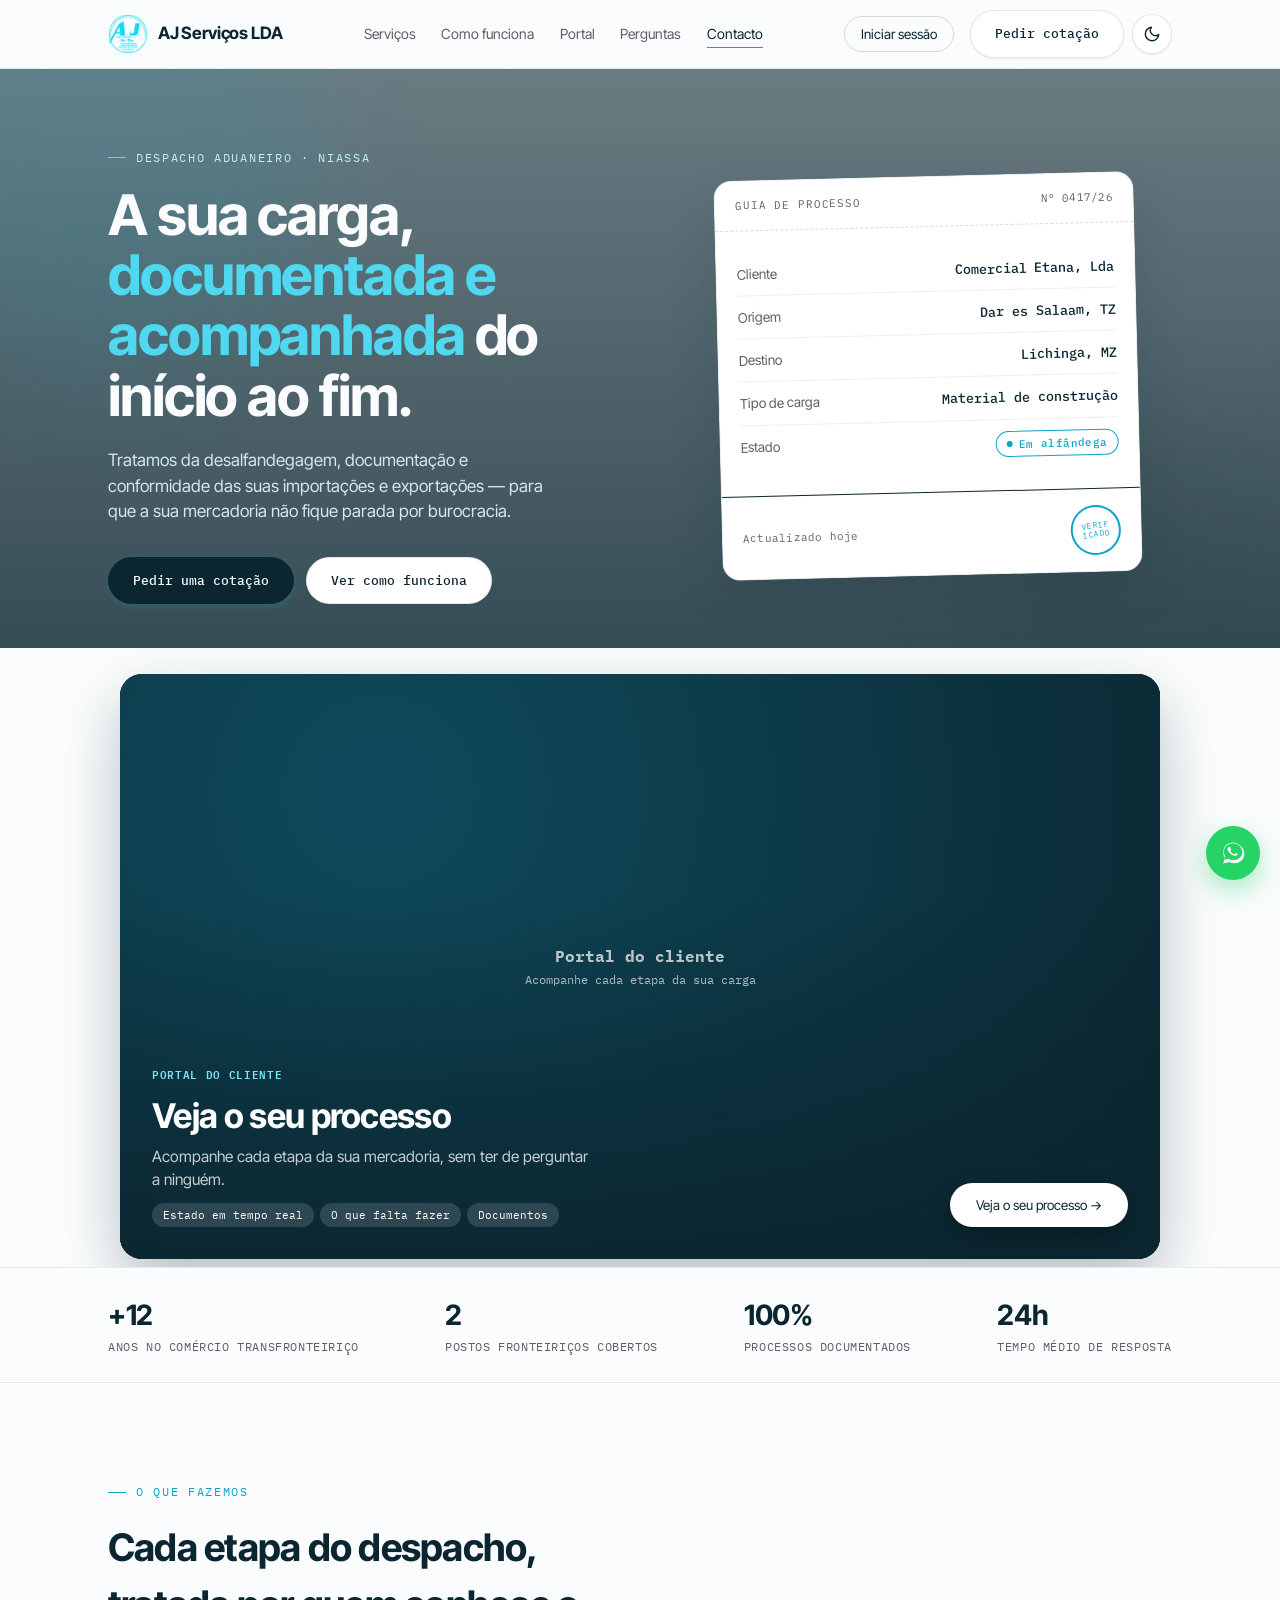
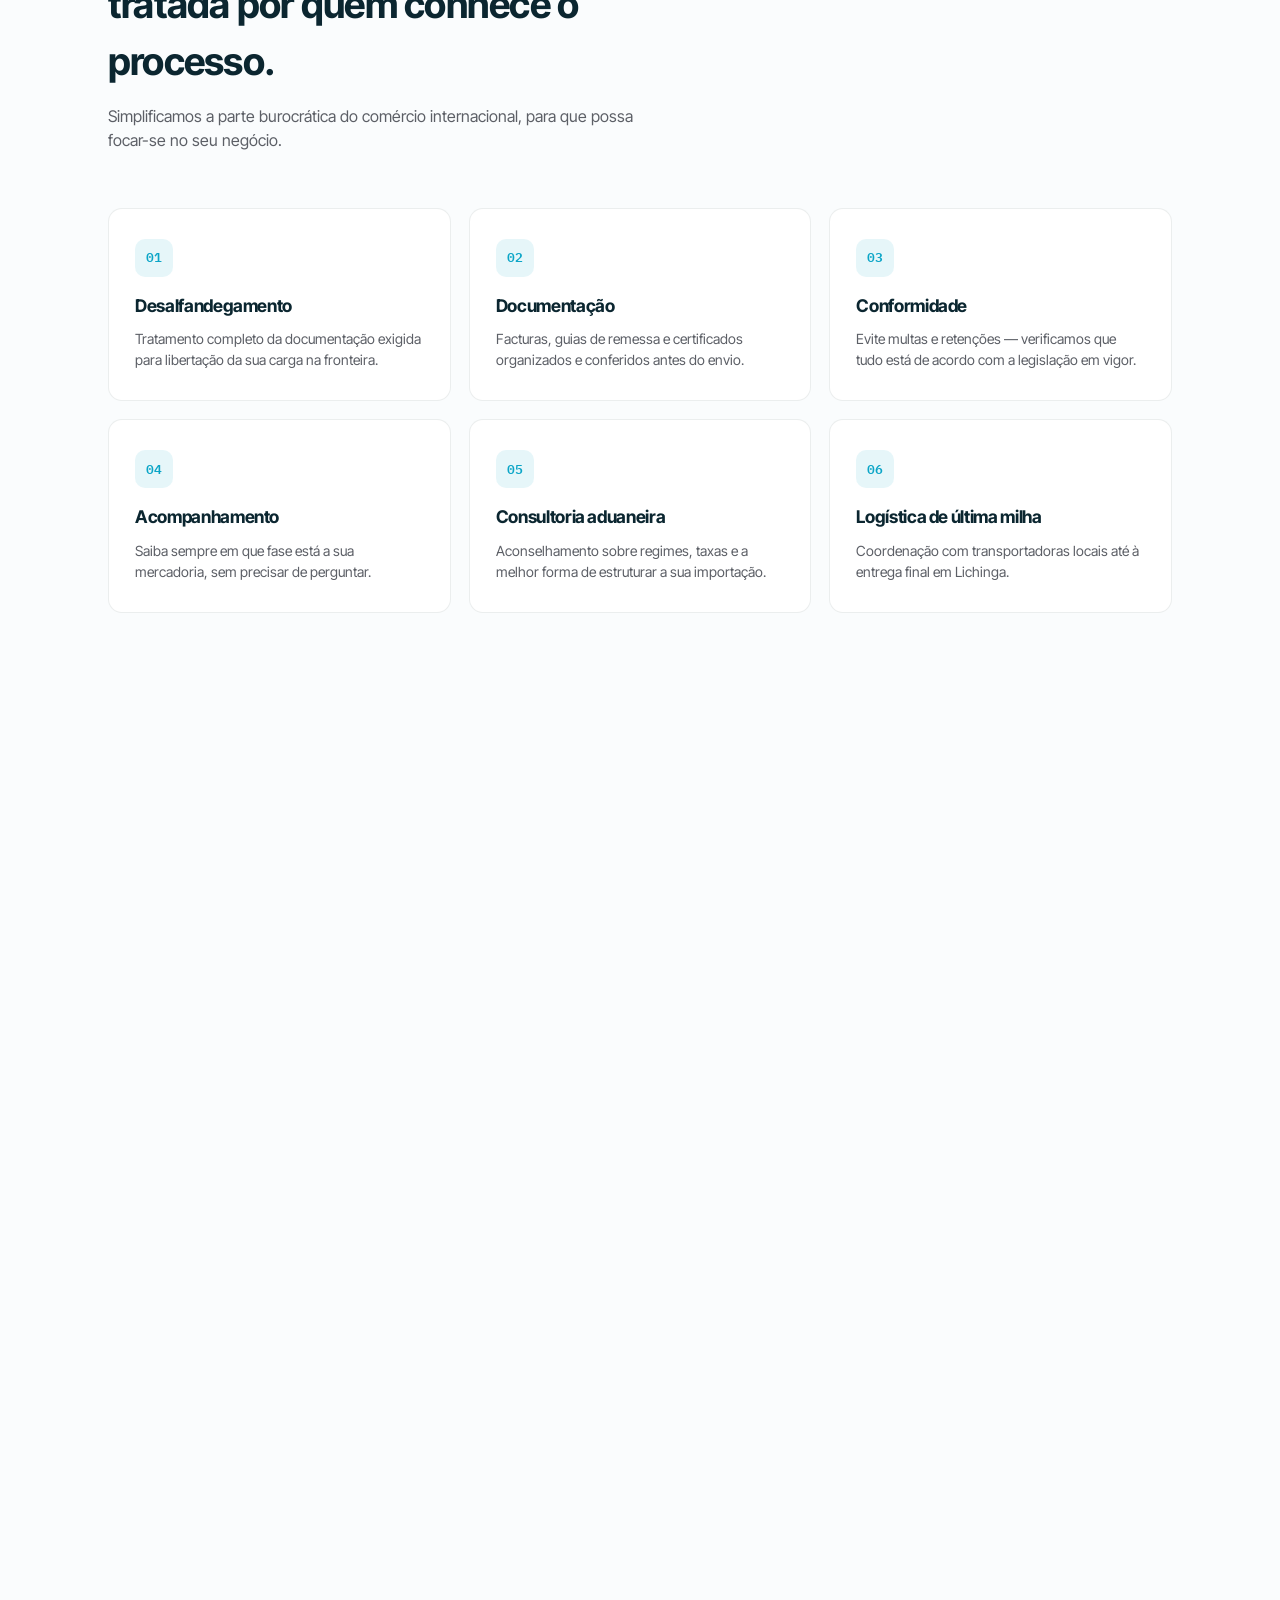
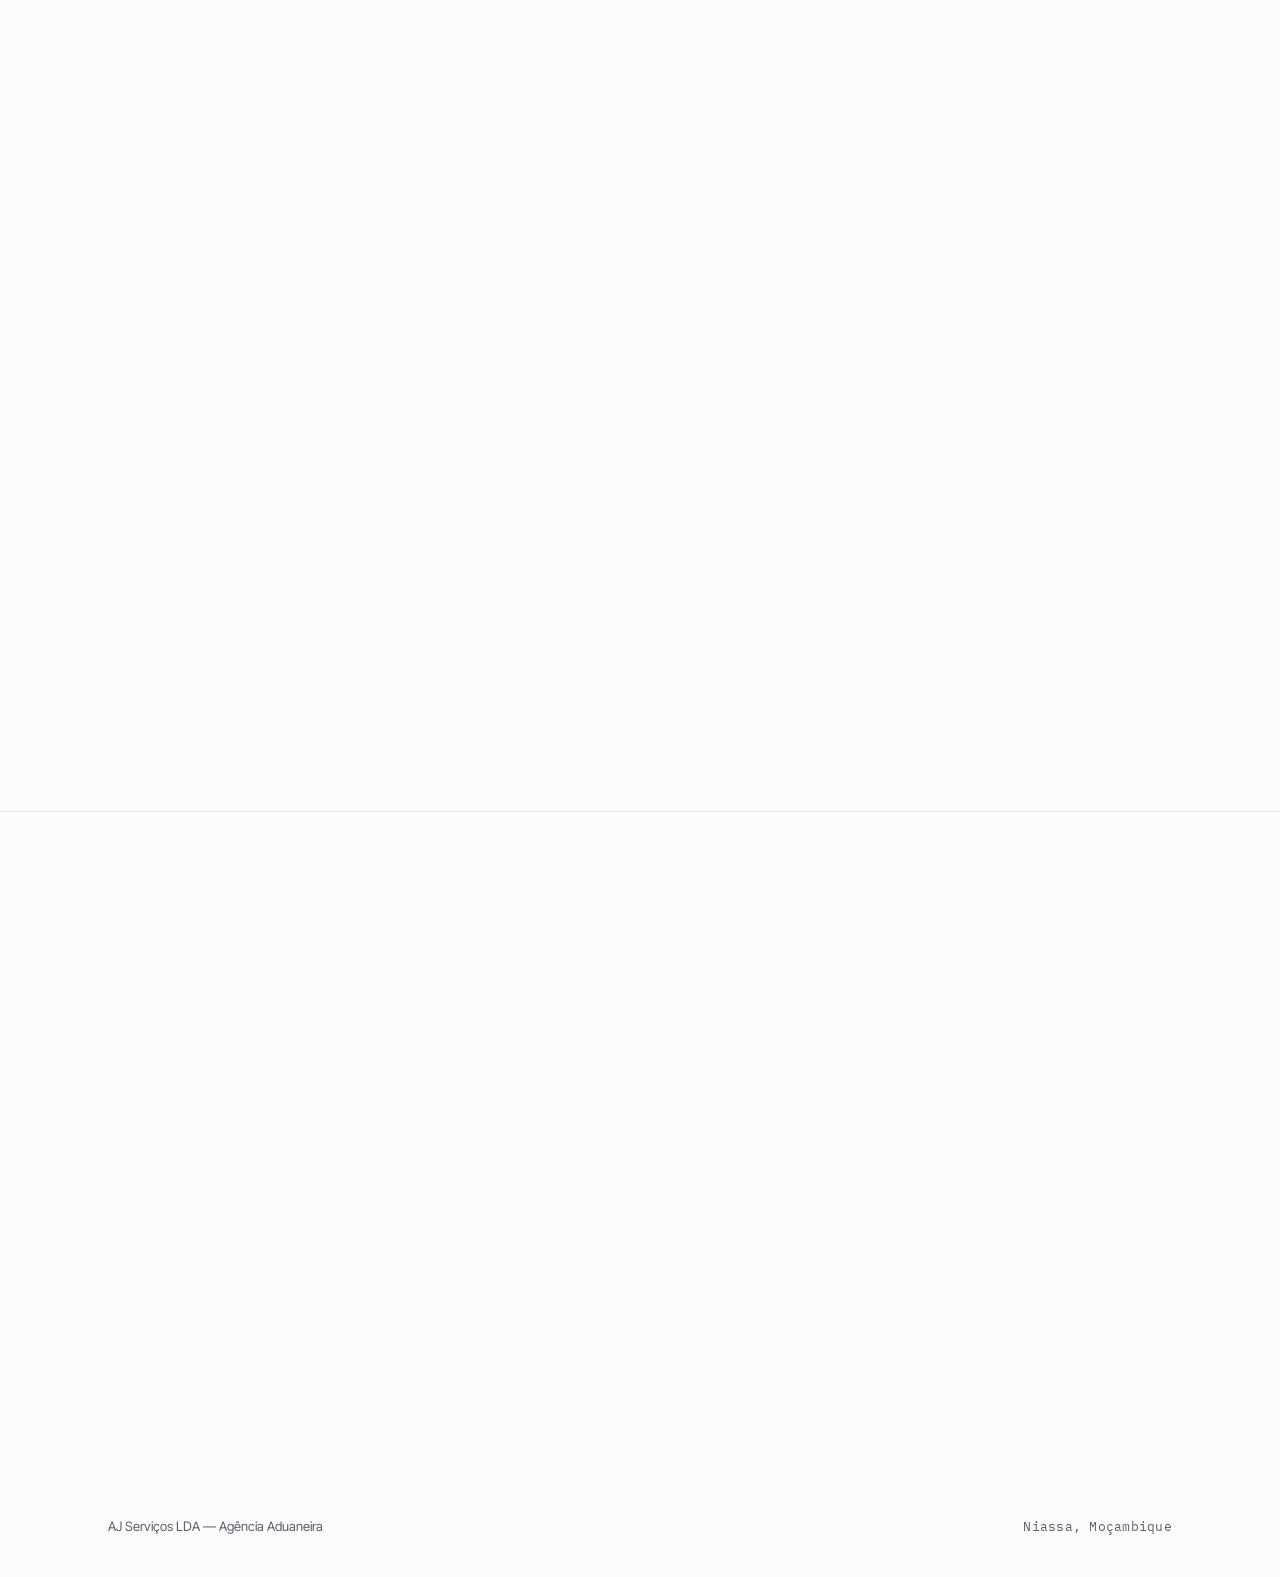
==== commit 66d7a1ea: "Add files via upload" ====
--- a/index.html
+++ b/index.html
@@ -161,6 +161,25 @@
 .cm-sw button.on{box-shadow:0 0 0 2.5px var(--ink)}
 .cm-del{width:100%;padding:10px;border-radius:10px;border:1.5px solid #c83c3c55;background:none;color:#c83c3c;font:600 13px Inter Tight,sans-serif;cursor:pointer}
 .cm-del:hover{background:#c83c3c14}
+
+/* ===== Fases personalizáveis ===== */
+.phn{font-size:12px;color:var(--graphite);margin:0 0 8px;line-height:1.45}
+#pmPh .ph,.ph.add{display:flex;align-items:center;gap:8px;margin:6px 0}
+#pmDr .ph input[type=text]{flex:1;min-width:0}
+.phd{width:20px;height:20px;border-radius:50%;border:3px solid var(--ink-20);background:var(--paper);cursor:pointer;flex:none;padding:0}
+.ph.ok .phd{background:#4c8a64;border-color:#4c8a64}
+.ph.cur .phd{border-color:var(--amber);box-shadow:0 0 0 4px var(--amber-10)}
+.ph .ib[disabled]{opacity:.3;cursor:default}
+/* linha do cliente com qualquer numero de fases */
+.trk-s{--w:min(calc(100% / var(--m,3)),110px);width:var(--w);margin-left:calc(var(--w) / -2)}
+.trk.many{height:76px}
+.trk.many{margin-inline:22px}
+.trk.many .trk-s span{font-size:10.5px;overflow-wrap:break-word;hyphens:auto;-webkit-hyphens:auto}
+/* Definições + Administração */
+#sbnav-admin,#aTabs [data-k=admin]{display:none!important}
+#defTabs{display:inline-flex;gap:2px;padding:3px;border-radius:12px;background:var(--ink-10);margin-bottom:16px}
+#defTabs button{border:0;background:none;color:var(--graphite);font:600 13px Inter Tight,sans-serif;padding:8px 16px;border-radius:9px;cursor:pointer;min-height:36px}
+#defTabs button.on{background:var(--paper);color:var(--ink);box-shadow:0 2px 8px #0000001a}
 </style>
 <link rel="preload" as="video" href="aj_adn_vid.mp4" type="video/mp4">
 <script>window.AJ_UI_GET=function(k){try{return JSON.parse(localStorage.getItem("aj_ui")||"{}")[k]}catch(e){}};window.AJ_UI_SET=function(k,v){try{var o=JSON.parse(localStorage.getItem("aj_ui")||"{}");if(v===""||v==null)delete o[k];else o[k]=v;localStorage.setItem("aj_ui",JSON.stringify(o))}catch(e){}};if(AJ_UI_GET("area"))document.documentElement.classList.add("aj-restore");
@@ -612,9 +631,23 @@
 <script>
 window.AJ_CONFIG={supabaseUrl:"https://uszyeemainunopbrmwur.supabase.co",supabaseAnonKey:"sb_publishable_OBoPUCxUCszAiOT72kTluw_uboEX3fI"};;window.PM_start=async function(){if(window.__pm){window.__pm.render();return}const $=s=>document.querySelector(s);const COLORS=["#0BA5C7","#3E5C8A","#4C6E5A","#C8873C","#8A5CB0","#C83C3C","#7A7F87"];const OWN=window.AJ_OWN=window.AJ_OWN||["JM","AS"];const IC={plus:'<path d="M12 5v14M5 12h14"/>',x:'<path d="M18 6 6 18M6 6l12 12"/>',copy:'<rect x="9" y="9" width="12" height="12" rx="2"/><path d="M5 15V5a2 2 0 0 1 2-2h10"/>',trash:'<path d="M3 6h18M8 6V4h8v2M6 6l1 14h10l1-14"/>',cal:'<rect x="3" y="4" width="18" height="18" rx="2"/><path d="M16 2v4M8 2v4M3 10h18"/>',ok:'<path d="M20 6 9 17l-5-5"/>',open:'<path d="M15 3h6v6M10 14 21 3M21 14v7H3V3h7"/>'};const ic=n=>`<svg class="i" viewBox="0 0 24 24">${IC[n]}</svg>`;const esc=s=>String(s??"").replace(/[&<>"]/g,c=>({"&":"&amp;","<":"&lt;",">":"&gt;",'"':"&quot;"})[c]);const uid=()=>crypto.randomUUID();const today=()=>new Date().toISOString().slice(0,10);const fmt=d=>d?new Date(d+"T12:00").toLocaleDateString("pt-PT",{day:"2-digit",month:"short"}):"\u2014";const stamp=()=>new Date().toLocaleDateString("pt-PT",{day:"2-digit",month:"short"})+" "+new Date().toLocaleTimeString("pt-PT",{hour:"2-digit",minute:"2-digit"});const C=(t,d)=>({t,d:!!d});function seed(){const cols=[["Em espera",6],["Em an\xE1lise",1],["Pago",3],["Conclu\xEDdo",2]].map(([n,c])=>({id:uid(),name:n,color:COLORS[c]}));const mk=(ci,num,client,cargo,from,to,owner,prio,chk,notes)=>({id:uid(),num,client,cargo,from,to,owner,prio,due:"",col:cols[ci].id,check:chk.map((d,i)=>C("Passo "+(i+1),d)),notes:notes||"",log:[{t:"Processo criado",d:stamp()}]});const L="Lichinga";return{cols,items:[mk(0,"0392/26","Nova Comercial, Lda","Electr\xF3nica","Dar es Salaam",L,"JM","alta",[1,1,0,0,0]),mk(0,"0401/26","Casa Fortuna","T\xEAxteis","Mbeya",L,"AS","media",[1,0,0,0]),mk(1,"0417/26","Comercial Etana, Lda","Material de constru\xE7\xE3o","Dar es Salaam",L,"JM","media",[1,1,1,0,0],"Cliente pediu para ser avisado assim que a carga for libertada."),mk(1,"0388/26","Grupo Vale","Maquinaria","Mtwara",L,"AS","alta",[1,1,1,1,0,0]),mk(1,"0409/26","Farm\xE1cia Central","Material m\xE9dico","Dar es Salaam",L,"JM","alta",[1,1,0,0]),mk(3,"0371/26","Casa Muendo","Mobili\xE1rio","Nampula",L,"AS","baixa",[1,1,1,1,1]),mk(3,"0360/26","Auto Pe\xE7as Rovuma","Pe\xE7as autom\xF3vel","Dar es Salaam",L,"JM","baixa",[1,1,1,1]),mk(2,"0430/26","Carlos Macu\xE1cua","Viatura ligeira","Jap\xE3o",L,"JM","media",[1,1,1,0,0,0]),mk(2,"0433/26","In\xEAs Variege","Viatura pesada","Jap\xE3o",L,"AS","media",[1,1,1,1,1,0])]}}let S=null,UI={view:AJ_UI_GET("pmview")||"board",q:"",own:"",sel:null,sort:"num",dir:1,flt:"",cal:new Date},undo=null;try{S=await AJ_DB.load()}catch(e){alert("N\xE3o foi poss\xEDvel carregar os dados: "+e.message);return}if(!S)S=AJ_DB.demo?seed():{cols:[],items:[]};const save=()=>AJ_DB.save(S);const STAGES=["Em espera","Em análise","Pago","Concluído"];
 function normalizeStages(){if(S.cols.length&&!S.cols.some(x=>/pendente|alf.ndega|importa/i.test(x.name)))return false;const ST=[["Em espera",/pendente|espera/i,"#7A7F87"],["Em análise",/alf.ndega|an.lise/i,"#3E5C8A"],["Pago",/pago/i,"#C8873C"],["Concluído",/conclu/i,"#4C6E5A"]];if(S.cols.length==4&&ST.every((x,k)=>S.cols[k].name==x[0]))return false;const used=new Set;const nc=ST.map(([n,re,c])=>{const ex=S.cols.find(x=>!used.has(x.id)&&re.test(x.name));if(ex){used.add(ex.id);ex.name=n;ex.color=c;return ex}return{id:uid(),name:n,color:c}});S.items.forEach(i=>{if(!nc.some(c=>c.id===i.col)){const p=i.check.length?i.check.filter(c=>c.d).length/i.check.length:0,to=p>=1?nc[3]:nc[1];i.col=to.id;i.log.unshift({t:"Movido para "+to.name,d:stamp(),p:true,ts:Date.now()})}});S.cols=nc;return true}
-function syncStage(i){const cc=S.cols.find(c=>c.id===i.col),k=cc?STAGES.findIndex(x=>x.toLowerCase()===cc.name.trim().toLowerCase()):-1;if(k<0)return;i.check.forEach(c=>{const n=STAGES.findIndex(x=>x.toLowerCase()===String(c.t).trim().toLowerCase());if(n>=0)c.d=k===3||n<k})}
+function syncStage(i){const cc=S.cols.find(c=>c.id===i.col);if(!cc)return;const nm=cc.name.trim().toLowerCase();if(i.stages&&i.stages.length){const x=i.stages.findIndex(p=>p.trim().toLowerCase()===nm);if(x>=0)i.stage=x}const k=STAGES.findIndex(x=>x.toLowerCase()===nm);if(k<0)return;i.check.forEach(c=>{const n=STAGES.findIndex(x=>x.toLowerCase()===String(c.t).trim().toLowerCase());if(n>=0)c.d=k===3||n<k})}
 function clientPicker(i){const L=(window.AJ_CLIENTS&&AJ_CLIENTS.list())||[],em=(i.cemail||"").toLowerCase();return`<div class="pr cpick"><label>Cliente registado</label><select data-cpick><option value="">Escolher cliente\\u2026</option>${L.map(c=>`<option value="${esc(c.email)}" ${c.email===em?"selected":""}>${esc(c.nome||c.email)}${c.nome?" \\xB7 "+esc(c.email):""}</option>`).join("")}<option value="__new">Outro cliente (escrever o email)</option></select></div>`}
 function colMenu(dot,id){const old=document.getElementById("colMenu");if(old){const same=old.dataset.c===id;old.remove();if(same)return}const c=col(id),m=document.createElement("div");m.id="colMenu";m.dataset.c=id;const PAL=[...new Set([...COLORS,"#2E9E5B","#D6457A","#1F2933"])];m.innerHTML=`<label>Nome da coluna<input value="${esc(c.name)}" data-cm="name"></label><div class="cm-sw">${PAL.map(x=>`<button type="button" data-cm="color" data-c="${x}" style="background:${x}" class="${x==c.color?"on":""}" aria-label="Cor ${x}"></button>`).join("")}</div><button type="button" class="cm-del" data-cm="del">Eliminar coluna</button>`;document.body.appendChild(m);const r=dot.getBoundingClientRect();m.style.top=Math.max(8,Math.min(r.bottom+8,innerHeight-m.offsetHeight-8))+"px";m.style.left=Math.max(8,Math.min(r.left,innerWidth-m.offsetWidth-8))+"px";const away=e=>{if(!m.contains(e.target)&&!e.target.closest("[data-a=color]"))close()};const close=()=>{m.remove();document.removeEventListener("pointerdown",away,true)};setTimeout(()=>document.addEventListener("pointerdown",away,true),0);m.addEventListener("change",e=>{if(e.target.dataset.cm=="name"){c.name=e.target.value.trim()||"Sem nome";save();render()}});m.addEventListener("keydown",e=>{if(e.key=="Enter")e.target.blur();if(e.key=="Escape")close()});m.addEventListener("click",e=>{const b=e.target.closest("[data-cm]");if(!b)return;if(b.dataset.cm=="color"){c.color=b.dataset.c;save();render();close()}if(b.dataset.cm=="del"){const its=S.items.filter(i=>i.col===c.id);if(its.length&&!confirm(`Eliminar a coluna "${c.name}" e os seus ${its.length} processo(s)?`))return;const si=S.items.slice(),sc=S.cols.slice();S.items=S.items.filter(i=>i.col!==c.id);S.cols=S.cols.filter(x=>x!==c);save();render();close();toast("Coluna eliminada",()=>{S.items=si;S.cols=sc})}})}
+function phaseIdx(i){if(i.stages&&i.stages.length)return Math.max(0,Math.min(i.stages.length-1,i.stage|0));const cc=S.cols.find(c=>c.id===i.col),k=cc?STAGES.findIndex(x=>x.toLowerCase()===cc.name.trim().toLowerCase()):-1;return k<0?0:k}
+function phaseEditor(i){const custom=!!(i.stages&&i.stages.length),st=custom?i.stages:STAGES,k=phaseIdx(i);return`<h4><span>Fases do cliente</span></h4><p class="phn">${custom?"Fases personalizadas deste processo. O cliente v\u00ea esta linha.":"Fases padr\u00e3o. Edite, acrescente ou remova para personalizar s\u00f3 este processo."} Clique na bolinha para marcar a fase atual.</p><div id="pmPh">${st.map((n,x)=>`<div class="ck ph ${x==k?"cur":x<k?"ok":""}"><button type="button" class="phd" data-ph="cur" data-n="${x}" title="Marcar como fase atual" aria-label="Fase atual"></button><input type="text" data-ph="name" data-n="${x}" value="${esc(n)}"><button type="button" class="ib" data-ph="up" data-n="${x}" ${x==0?"disabled":""} aria-label="Subir">\u2191</button><button type="button" class="ib" data-ph="down" data-n="${x}" ${x==st.length-1?"disabled":""} aria-label="Descer">\u2193</button><button type="button" class="ib x" data-ph="del" data-n="${x}" ${st.length<=2?"disabled":""} aria-label="Remover">${ic("x")}</button></div>`).join("")}</div><div class="ck ph add"><span style="width:20px"></span><input type="text" id="pmNewPh" placeholder="+ Adicionar fase e carregar Enter"></div>${custom?'<button type="button" class="btn2" data-ph="reset" style="margin-top:6px">Repor fases padr\u00e3o</button>':""}`}
+function phaseOp(i,op,n,v){if(op!="reset"&&!(i.stages&&i.stages.length)){const k=phaseIdx(i);i.stages=STAGES.slice();i.stage=k}const st=i.stages;
+if(op=="cur"){i.stage=n;const c=S.cols.find(c=>c.name.trim().toLowerCase()===String(st[n]).trim().toLowerCase());if(c&&c.id!==i.col){i.col=c.id;syncStage(i)}log(i,"Fase atual: "+st[n])}
+if(op=="name"){const t=String(v).trim();if(!t)return drawer(i);st[n]=t}
+if(op=="up"&&n>0){[st[n-1],st[n]]=[st[n],st[n-1]];if(i.stage==n)i.stage=n-1;else if(i.stage==n-1)i.stage=n}
+if(op=="down"&&n<st.length-1){[st[n+1],st[n]]=[st[n],st[n+1]];if(i.stage==n)i.stage=n+1;else if(i.stage==n+1)i.stage=n}
+if(op=="del"&&st.length>2){st.splice(n,1);if(n<i.stage)i.stage--;i.stage=Math.min(i.stage,st.length-1)}
+if(op=="add"){const t=String(v).trim();if(!t)return;st.push(t)}
+if(op=="reset"){delete i.stages;delete i.stage}
+save();render();drawer(i)}
+document.addEventListener("click",e=>{const b=e.target.closest("#pmDr [data-ph]");if(!b||b.tagName=="INPUT")return;const i=S.items.find(x=>x.id===UI.sel);if(i)phaseOp(i,b.dataset.ph,+b.dataset.n)});
+document.addEventListener("change",e=>{const el=e.target;if(!el.matches||!el.matches("#pmDr input[data-ph=name]"))return;const i=S.items.find(x=>x.id===UI.sel);if(i)phaseOp(i,"name",+el.dataset.n,el.value)});
+document.addEventListener("keydown",e=>{if(e.key!="Enter"||e.target.id!="pmNewPh")return;e.preventDefault();const i=S.items.find(x=>x.id===UI.sel);if(i)phaseOp(i,"add",0,e.target.value)});
 if(normalizeStages())save();const col=id=>S.cols.find(c=>c.id===id);const prog=i=>i.check.length?Math.round(i.check.filter(c=>c.d).length/i.check.length*100):0;const done=i=>/conclu/i.test(col(i.col)?col(i.col).name:"");const vis=()=>S.items.filter(i=>(UI.flt=="arch"?i.arch:!i.arch)&&(UI.flt!="late"||late(i))&&(!UI.own||i.owner===UI.own)&&(!UI.q||[i.client,i.num,i.cargo,i.from,i.to,i.ref,i.cemail,(i.tags||[]).join(" ")].join(" ").toLowerCase().includes(UI.q)));const nextNum=()=>String(Math.max(0,...S.items.map(i=>parseInt(i.num)||0))+1).padStart(4,"0")+"/26";const log=(i,t,p)=>{i.log.unshift({t,d:stamp(),p:!!p,ts:Date.now()})};const late=i=>i.due&&i.due<today()&&col(i.col)&&!/conclu/i.test(col(i.col).name);function card(i){const p=prog(i);return`<div class="k" draggable="true" data-id="${i.id}"><div class="qa"><button class="ib" data-a="dup" title="Duplicar">${ic("copy")}</button><button class="ib" data-a="del" title="Eliminar">${ic("trash")}</button></div>
 <b>${esc(i.client)||"Sem t\xEDtulo"}</b><small>${esc(i.cargo)||"\u2014"} \xB7 ${esc(i.from)||"?"} \u2192 ${esc(i.to)||"?"}</small>
 ${(i.tags||[]).length?`<div class="row" style="margin:-4px 0 8px">${i.tags.map(t=>`<span class="tag p-media">${esc(t)}</span>`).join("")}</div>`:""}<div class="row"><span>N\xBA ${esc(i.num)}</span><span class="tag p-${i.prio}">${i.prio}</span>${i.due?`<span class="${late(i)?"late":""}">${ic("cal")} ${fmt(i.due)}</span>`:""}<span class="av">${esc(i.owner)||"\u2014"}</span></div>
@@ -626,12 +659,12 @@
  <div class="pr"><label>Respons\xE1vel</label><select data-f="owner">${[...new Set([...OWN,i.owner])].map(o=>`<option ${o==i.owner?"selected":""}>${esc(o)}</option>`).join("")}</select></div>
  <div class="pr"><label>Prioridade</label><select data-f="prio">${["alta","media","baixa"].map(p=>`<option ${p==i.prio?"selected":""}>${p}</option>`).join("")}</select></div>
  ${f("Prazo","due","date")}${f("Email do cliente","cemail","email")}${f("Telefone do cliente","tel","tel")}${f("Refer\xEAncia (BL / contentor)","ref")}${f("Honor\xE1rios (MZN)","valor","number",'min="0" step="any"')}<div class="pr"><label>Etiquetas</label><input data-f="tags" value="${esc((i.tags||[]).join(", "))}" placeholder="urgente, viatura, refrigerado"></div>
- <h4><span>Checklist \xB7 ${prog(i)}%</span></h4><div id="pmCk">${ck(i)}</div>
+ ${phaseEditor(i)}<h4><span>Checklist \xB7 ${prog(i)}%</span></h4><div id="pmCk">${ck(i)}</div>
  <div class="ck"><span style="width:17px"></span><input type="text" id="pmNewCk" placeholder="+ Adicionar passo e carregar Enter"></div>
  <h4><span>Documentos</span></h4>${(i.docs||[]).map((d,n)=>`<div class="ck"><input type="checkbox" data-dv="${n}" ${d.v?"checked":""} title="Vis\xEDvel ao cliente"><a href="${esc(d.u)}" target="_blank" rel="noopener" style="flex:1;font-size:13.5px;color:var(--amber);word-break:break-all">${esc(d.n||d.u)}</a><button class="ib x" data-a="deldoc" data-n="${n}">${ic("x")}</button></div>`).join("")}<div class="ck"><span style="width:17px"></span><input type="text" id="pmDocN" placeholder="Nome (ex.: Fatura)" style="flex:1"><input type="text" id="pmDocU" placeholder="Liga\xE7\xE3o https://\u2026" style="flex:2"><button class="ib" data-a="adddoc">${ic("plus")}</button></div><p style="font-size:11.5px;color:var(--graphite);margin-top:4px">Marque a caixa para o cliente ver o documento. Cole a liga\xE7\xE3o (Drive, Dropbox\u2026).</p><h4>Mensagem vis\xEDvel ao cliente</h4><textarea data-f="cmsg" style="min-height:70px" placeholder="Ex.: Documentos recebidos. A aguardar pagamento dos direitos.">${esc(i.cmsg)}</textarea><h4>Notas internas (o cliente n\xE3o v\xEA)</h4><textarea data-f="notes" placeholder="Escreva notas, refer\xEAncias, n\xFAmeros de contentor\u2026">${esc(i.notes)}</textarea>
  <h4>Hist\xF3rico</h4>${i.log.map(l=>`<div class="lg">${esc(l.d)} \u2014 ${esc(l.t)}</div>`).join("")}
- <div class="acts"><button class="btn2" data-a="wa">Avisar cliente (WhatsApp)</button><button class="btn2" data-a="arch">${i.arch?"Desarquivar":"Arquivar"}</button><button class="btn2" data-a="dupd">Duplicar</button><button class="btn2 red" data-a="deld">Eliminar processo</button></div><div class="dr-foot"><button class="btn-ok" data-a="finish">${ic("ok")} Guardar processo</button><small>As altera\xE7\xF5es tamb\xE9m ficam guardadas automaticamente.</small></div>`}const ck=i=>i.check.map((c,n)=>`<div class="ck ${c.d?"d":""}"><input type="checkbox" data-k="${n}" ${c.d?"checked":""}><input type="text" data-kt="${n}" value="${esc(c.t)}"><button class="ib x" data-a="delck" data-n="${n}">${ic("x")}</button></div>`).join("");document.addEventListener("click",e=>{const r=e.target.closest("#pm,#pmDr,#pmShade,.new-btn,#view-clientes,#view-relatorios");if(!r)return;const t=e.target.closest("[data-a],[data-v],[data-o],[data-s],[data-f],[data-cn],.k,tr.r,.ev,.cr,#pmShade,.new-btn");if(!t)return;const a=t.dataset.a,cl=t.closest(".cl"),k=t.closest(".k");if(t.classList.contains("new-btn"))return create(UI.view=="board"?S.cols[0]?.id:void 0);if(t.id=="pmShade"||a=="close")return closeDr();if(t.dataset.v){UI.view=t.dataset.v;AJ_UI_SET("pmview",UI.view);return render()}if(t.dataset.o!==void 0&&t.classList.contains("chip")){UI.own=t.dataset.o;return render()}if(t.dataset.s){UI.dir=UI.sort==t.dataset.s?-UI.dir:1;UI.sort=t.dataset.s;return render()}if(t.dataset.f){UI.flt=UI.flt==t.dataset.f?"":t.dataset.f;return render()}if(t.dataset.cn!==void 0){UI.cal=t.dataset.cn=="t"?new Date:new Date(UI.cal.getFullYear(),UI.cal.getMonth()+ +t.dataset.cn,1);return render()}if(t.classList.contains("cr")){UI.q=t.dataset.q.toLowerCase();const si2=$("#pmSearch");if(si2)si2.value=t.dataset.q;UI.view="board";UI.flt="";switchAdminView("processos",$("#sbnav-processos"));return}if(a=="csv")return csv();if(a=="finish"){const i=S.items.find(x=>x.id===UI.sel),ti=document.querySelector("#pmDr .ti");if(!(i.client||"").trim()){ti.focus();ti.style.boxShadow="0 0 0 2px #C83C3C";return toast("Indique o nome do cliente para guardar")}t.disabled=true;t.textContent="A guardar\u2026";save();AJ_DB.flushNow().then(()=>{closeDr();toast("\u2713 Processo guardado")});return}if(a=="wa")return notify(S.items.find(x=>x.id===UI.sel));if(a=="arch"){const i=S.items.find(x=>x.id===UI.sel);i.arch=!i.arch;log(i,i.arch?"Processo arquivado":"Processo desarquivado");save();closeDr();return toast(i.arch?"Processo arquivado":"Processo desarquivado")}if(a=="adddoc"){const i=S.items.find(x=>x.id===UI.sel),u=$("#pmDocU").value.trim(),n=$("#pmDocN").value.trim();if(!/^https?:\/\//i.test(u))return alert("Cole uma liga\xE7\xE3o que comece por https://");(i.docs=i.docs||[]).push({n:n||"Documento",u,v:false});log(i,"Documento adicionado: "+(n||u));save();return drawer(i)}if(a=="deldoc"){const i=S.items.find(x=>x.id===UI.sel);i.docs.splice(+t.dataset.n,1);save();return drawer(i)}if(a=="add")return create(cl.dataset.c);if(a=="addcol"){S.cols.push({id:uid(),name:"Nova coluna",color:COLORS[S.cols.length%COLORS.length]});save();render();const n=document.querySelectorAll("#pm .cn");n[n.length-1].select();return}if(a=="color")return colMenu(t,cl.dataset.c);if(a=="delcol"){const c=col(cl.dataset.c),its=S.items.filter(i=>i.col===c.id);if(its.length&&!confirm(`Eliminar a coluna "${c.name}" e os seus ${its.length} processo(s)?`))return;const si2=S.items.slice(),sc=S.cols.slice();S.items=S.items.filter(i=>i.col!==c.id);S.cols=S.cols.filter(x=>x!==c);save();render();return toast("Coluna eliminada",()=>{S.items=si2;S.cols=sc})}if(a=="reset"){if(confirm("Repor os dados de exemplo? Isto apaga as suas altera\xE7\xF5es.")){S=seed();save();closeDr()}return}if(a=="dup")return dup(k.dataset.id);if(a=="del")return del(k.dataset.id);if(a=="dupd"){dup(UI.sel);return closeDr()}if(a=="deld")return del(UI.sel);if(a=="delck"){const i=S.items.find(x=>x.id===UI.sel);i.check.splice(+t.dataset.n,1);save();return drawer(i)}if(t.matches(".k,tr.r,.ev"))openDr(t.dataset.id)});document.addEventListener("change",e=>{const el=e.target,i=S.items.find(x=>x.id===UI.sel);if(el.dataset.a=="mv"){const m=S.items.find(x=>x.id===el.closest(".k").dataset.id);if(m&&m.col!==el.value){m.col=el.value;syncStage(m);log(m,"Movido para "+col(el.value).name,1);save();render();toast("Movido para "+col(el.value).name)}return}if(el.dataset.a=="ren"){const c=col(el.closest(".cl").dataset.c);c.name=el.value.trim()||"Sem nome";save();return render()}if(!i||!el.closest("#pmDr"))return;if(el.dataset.cpick!==void 0){const v=el.value;if(v=="__new"){i.client="";i.cemail="";i.tel="";save();drawer(i);const em=document.querySelector("#pmDr [data-f=cemail]");if(em)em.focus();return}if(!v)return;const cc=(AJ_CLIENTS.list()||[]).find(x=>x.email===v);if(cc){i.client=cc.nome||cc.email.split("@")[0];i.cemail=cc.email;if(cc.tel)i.tel=cc.tel;log(i,"Cliente associado: "+i.client);save();render();drawer(i)}return}if(el.dataset.k!==void 0){const c=i.check[+el.dataset.k];c.d=el.checked;log(i,(c.d?"Conclu\xEDdo: ":"Reaberto: ")+c.t,1);save();return drawer(i)}if(el.dataset.dv!==void 0){i.docs[+el.dataset.dv].v=el.checked;log(i,(el.checked?"Documento partilhado com o cliente: ":"Documento ocultado: ")+i.docs[+el.dataset.dv].n);return save()}if(el.dataset.kt!==void 0){i.check[+el.dataset.kt].t=el.value;return save()}const f=el.dataset.f;if(!f)return;if(f=="col"){log(i,"Movido para "+col(el.value).name,1)}else if(["prio","owner","due"].includes(f))log(i,`${{prio:"Prioridade",owner:"Respons\xE1vel",due:"Prazo"}[f]}: ${el.value||"\u2014"}`);i[f]=f=="tags"?el.value.split(",").map(s=>s.trim()).filter(Boolean):f=="valor"?el.value===""?"":+el.value:el.value;if(f=="col")syncStage(i);save();render();if(f=="col"||f=="prio"||f=="owner"||f=="due")drawer(i)});document.addEventListener("input",e=>{const el=e.target,i=S.items.find(x=>x.id===UI.sel);if(el.id=="pmSearch"){UI.q=el.value.toLowerCase().trim();return render()}if(i&&el.closest("#pmDr")&&(el.dataset.f=="client"||el.dataset.f=="notes"||el.dataset.f=="cmsg")){i[el.dataset.f]=el.value;save();if(el.dataset.f=="client")render()}});document.addEventListener("keydown",e=>{if(e.target.id=="pmNewCk"&&e.key=="Enter"&&e.target.value.trim()){const i=S.items.find(x=>x.id===UI.sel);i.check.push(C(e.target.value.trim()));save();drawer(i);$("#pmNewCk").focus()}if(e.key=="Escape"&&UI.sel)closeDr();if(e.target.classList?.contains("cn")&&e.key=="Enter")e.target.blur()});let dragId=null;document.addEventListener("dragstart",e=>{const k=e.target.closest?.("#pm .k");if(k){dragId=k.dataset.id;k.classList.add("drag");e.dataTransfer.effectAllowed="move"}});document.addEventListener("dragend",()=>{dragId=null;document.querySelectorAll(".drag,.over").forEach(x=>x.classList.remove("drag","over"))});document.addEventListener("dragover",e=>{const c=e.target.closest?.("#pm .cl[data-c]");if(c&&dragId){e.preventDefault();document.querySelectorAll(".over").forEach(x=>x!==c&&x.classList.remove("over"));c.classList.add("over")}});document.addEventListener("drop",e=>{const c=e.target.closest?.("#pm .cl[data-c]");if(!c||!dragId)return;e.preventDefault();const i=S.items.find(x=>x.id===dragId),before=e.target.closest(".k");if(i.col!==c.dataset.c)log(i,"Movido para "+col(c.dataset.c).name,1);i.col=c.dataset.c;syncStage(i);S.items.splice(S.items.indexOf(i),1);const b=before&&before.dataset.id!==dragId?S.items.find(x=>x.id===before.dataset.id):null;b?S.items.splice(S.items.indexOf(b),0,i):S.items.push(i);save();render()});if(window.AJ_CLIENTS)AJ_CLIENTS.load().then(()=>{const i=S.items.find(x=>x.id===UI.sel);if(i)drawer(i)});const host=$("#view-processos");host.innerHTML='<div id="pm"></div>';document.body.insertAdjacentHTML("beforeend",'<div id="pmShade"></div><div id="pmDr"></div><div id="pmToast"></div>');const si=document.querySelector("#adminView .search input");si.id="pmSearch";const _sw=window.switchAdminView;window.switchAdminView=function(n,el){_sw(n,el);if(n=="processos")render();if(n=="relatorios")$("#view-relatorios").innerHTML=stats();if(n=="clientes"){$("#view-clientes").innerHTML=clients();if(window.AJ_CLIENTS)AJ_CLIENTS.load(true).then(()=>{if($("#view-clientes").style.display!="none")$("#view-clientes").innerHTML=clients()})}};render();window.__pm={render,createFrom:pre=>{UI.view="board";UI.q="";UI.flt="";return create(S.cols[0]&&S.cols[0].id,pre)},getS:()=>S,csv,json:()=>dl("aj-backup-"+today()+".json",JSON.stringify(S,null,1),"application/json"),reload:async()=>{if(UI.sel||Date.now()-AJ_DB.lastSave<4e3)return;try{const n=await(AJ_DB.fresh?AJ_DB.fresh():AJ_DB.load());if(n){S=n;render()}}catch(e){}}}};;(function(){const CFG=window.AJ_CONFIG||{},$=s=>document.querySelector(s);const live=!!(CFG.supabaseUrl&&CFG.supabaseAnonKey&&window.supabase);const sb=live?supabase.createClient(CFG.supabaseUrl,CFG.supabaseAnonKey):null;window.AJ_SB=sb;window.AJ_LIVE=live;const esc=s=>String(s??"").replace(/[&<>"]/g,c=>({"&":"&amp;","<":"&lt;",">":"&gt;",'"':"&quot;"})[c]);const VIEWS=["siteView","loginView","clientView","adminView"];const show=(id,pop)=>{if(id=="siteView"&&!pop&&history.state&&history.state.v){history.back();return}VIEWS.forEach(v=>$("#"+v).style.display=v==id?"block":"none");scrollTo(0,0);AJ_UI_SET("area",id=="adminView"?"admin":id=="clientView"?"client":"");if(!pop&&id!="siteView")history.pushState({v:id},"")};addEventListener("popstate",e=>show(e.state&&e.state.v||"siteView",true));function status(t,err){const s=$("#ajSync");s.textContent=t;s.className=err?"err":"";s.style.display="block";clearTimeout(s._t);if(!err)s._t=setTimeout(()=>s.style.display="none",1800)}let snap=new Map,cur=null,timer=null;const rowC=(c,i)=>({id:c.id,pos:i,nome:c.name,cor:c.color});const rowP=(p,i)=>({id:p.id,pos:i,num:p.num,cliente:p.client,mercadoria:p.cargo,origem:p.from,destino:p.to,responsavel:p.owner,prioridade:p.prio,prazo:p.due||null,coluna_id:p.col,checklist:p.check,notas:p.notes,log:p.log,cliente_email:(p.cemail||"").trim().toLowerCase()||null,mensagem_cliente:p.cmsg||"",telefone_cliente:p.tel||null,referencia:p.ref||null,valor:p.valor===""||p.valor==null?null:+p.valor,etiquetas:p.tags||[],arquivado:!!p.arch,docs:p.docs||[]});const chk=r=>{if(r.error)throw r.error};async function flush(){const S=cur,cr=S.cols.map(rowC),pr=S.items.map(rowP),J=JSON.stringify;const cc=cr.filter(r=>snap.get("c"+r.id)!==J(r)),pc=pr.filter(r=>snap.get("p"+r.id)!==J(r));const gone=k=>[...snap.keys()].filter(x=>x[0]==k&&!(k=="c"?cr:pr).some(r=>k+r.id==x)).map(x=>x.slice(1));const dp=gone("p"),dc=gone("c");try{if(cc.length)chk(await sb.from("colunas").upsert(cc));if(pc.length)chk(await sb.from("processos").upsert(pc));if(dp.length)chk(await sb.from("processos").delete().in("id",dp));if(dc.length)chk(await sb.from("colunas").delete().in("id",dc));cc.forEach(r=>snap.set("c"+r.id,J(r)));pc.forEach(r=>snap.set("p"+r.id,J(r)));dp.forEach(i=>snap.delete("p"+i));dc.forEach(i=>snap.delete("c"+i));DB.lastSave=Date.now();try{localStorage.setItem("aj_pm_cache",JSON.stringify(S))}catch(e){}status("\u2713 Guardado")}catch(e){status("Erro ao guardar: "+(e.message||e),true)}}const DB=window.AJ_DB={demo:!live,lastSave:0,async load(){if(live){let c=null;try{c=JSON.parse(localStorage.getItem("aj_pm_cache"))}catch(e){}if(c&&c.cols&&c.items){snap=new Map;c.cols.forEach((x,i)=>snap.set("c"+x.id,JSON.stringify(rowC(x,i))));c.items.forEach((x,i)=>snap.set("p"+x.id,JSON.stringify(rowP(x,i))));setTimeout(()=>window.__pm&&window.__pm.reload(),150);return c}}return DB.fresh()},async fresh(){if(!live){try{const s=JSON.parse(localStorage.getItem("aj_processos_v1"));return s&&s.cols?s:null}catch(e){return null}}const[c,p]=await Promise.all([sb.from("colunas").select("*").order("pos"),sb.from("processos").select("*").order("pos")]);chk(c);chk(p);let cols=c.data.map(r=>({id:r.id,name:r.nome,color:r.cor}));const items=p.data.map(r=>({id:r.id,num:r.num,client:r.cliente||"",cargo:r.mercadoria||"",from:r.origem||"",to:r.destino||"",owner:r.responsavel||"",prio:r.prioridade||"media",due:r.prazo||"",col:r.coluna_id,check:r.checklist||[],notes:r.notas||"",log:r.log||[],cemail:r.cliente_email||"",cmsg:r.mensagem_cliente||"",tel:r.telefone_cliente||"",ref:r.referencia||"",valor:r.valor==null?"":r.valor,tags:r.etiquetas||[],arch:!!r.arquivado,docs:r.docs||[]}));snap=new Map;cols.forEach((x,i)=>snap.set("c"+x.id,JSON.stringify(rowC(x,i))));items.forEach((x,i)=>snap.set("p"+x.id,JSON.stringify(rowP(x,i))));const S={cols,items};if(!cols.length){S.cols=[["Em espera","#7A7F87"],["Em an\xE1lise","#3E5C8A"],["Pago","#C8873C"],["Conclu\xEDdo","#4C6E5A"]].map(([name,color])=>({id:crypto.randomUUID(),name,color}));DB.save(S)}try{localStorage.setItem("aj_pm_cache",JSON.stringify(S))}catch(e){}return S},save(S){cur=S;if(!live){try{localStorage.setItem("aj_processos_v1",JSON.stringify(S))}catch(e){}return}clearTimeout(timer);status("A guardar\u2026");timer=setTimeout(flush,500)},async flushNow(){if(!live)return;clearTimeout(timer);if(cur)await flush()}};let mode="login",me=null,pending="",cool=null;const G=id=>document.getElementById(id);const COPY={login:["Bem-vindo de volta","Inicie sess\xE3o para aceder \xE0 sua \xE1rea.","Entrar"],signup:["Crie a sua conta","Demora menos de um minuto. Depois ligamos os seus processos \xE0 conta.","Criar conta"],forgot:["Recuperar palavra-passe","Indique o seu email e enviamos uma liga\xE7\xE3o para definir uma nova.","Enviar liga\xE7\xE3o"],reset:["Definir palavra-passe","Escolha a palavra-passe que vai usar daqui para a frente.","Guardar e entrar"]};const LV=["Muito fraca","Fraca","Razo\xE1vel","Boa","Forte"],LC=["#C83C3C","#C8873C","#C8B13C","#4C8A64","#2E9E5B"];const score=p=>{let s=0;if(p.length>=8)s++;if(/[a-z]/.test(p)&&/[A-Z]/.test(p))s++;if(/\d/.test(p))s++;if(/[^A-Za-z0-9]/.test(p))s++;return s};const msg=t=>G("auErr").textContent=t||"";function meter(){const p=G("auPass").value,m=G("auMeter"),s=score(p);m.classList.toggle("on",!!p&&(mode=="signup"||mode=="reset"));const b=m.querySelector("i");b.style.width=(p?(s+1)*20:0)+"%";b.style.background=LC[s];m.querySelector("span").textContent=p?LV[s]:""}function busy(v){const b=G("auBtn");b.disabled=v;b.classList.toggle("load",v)}function setMode(m){mode=m;const c=COPY[m],on=(id,v)=>G(id).style.display=v?"":"none";G("auH").textContent=c[0];G("auP").textContent=c[1];G("auBtn").firstElementChild.textContent=c[2];on("fName",m=="signup");on("fEmail",m!="reset");on("fPass",m!="forgot");on("fPass2",m=="signup"||m=="reset");on("fTerms",m=="signup");on("fRow",m=="login");on("auTabs",m=="login"||m=="signup");G("auForm").hidden=false;G("auDone").hidden=true;busy(false);G("auPassL").textContent=m=="reset"?"Nova palavra-passe":"Palavra-passe";G("auPass").autocomplete=m=="login"?"current-password":"new-password";document.querySelectorAll("#auTabs button").forEach(b=>b.classList.toggle("on",b.dataset.m==m));G("auAlt").innerHTML=m=="forgot"?'<a href="#" data-m="login">\u2190 Voltar a iniciar sess\xE3o</a>':m=="login"?'Ainda n\xE3o tem conta? <a href="#" data-m="signup">Criar conta</a>':m=="signup"?'J\xE1 tem conta? <a href="#" data-m="login">Iniciar sess\xE3o</a>':"";G("lgDemo").style.display=live?"none":"block";G("auG").style.display=live&&(m=="login"||m=="signup")?"":"none";msg();meter();setTimeout(()=>G(m=="signup"?"auName":m=="reset"?"auPass":"auEmail").focus(),60)}const loginMode=setMode;function fail(x){const t=(x&&x.message||"").toLowerCase();if(/invalid login/.test(t))return"Email ou palavra-passe incorretos.";if(/already registered|already been registered/.test(t))return"J\xE1 existe uma conta com este email. Inicie sess\xE3o.";if(/rate limit|too many|after \d+ seconds/.test(t))return"Demasiadas tentativas. Aguarde um momento e tente de novo.";if(/signups? not allowed|disabled/.test(t))return"O registo de novas contas est\xE1 desativado.";if(/weak|at least/.test(t))return"A palavra-passe \xE9 demasiado fraca ou curta.";if(/fetch|network/.test(t))return"Sem liga\xE7\xE3o. Verifique a internet e tente de novo.";return"Ocorreu um erro: "+(x&&x.message||"tente novamente")}function showDone(kind,email){pending=email;G("auForm").hidden=true;G("auTabs").style.display="none";G("auH").textContent="Verifique o seu email";G("auP").textContent="";G("auAlt").innerHTML="";const d=G("auDone");d.hidden=false;d.dataset.kind=kind;d.innerHTML=`<div class="au-ic">\u2709</div><p>${kind=="confirm"?"Envi\xE1mos uma liga\xE7\xE3o de confirma\xE7\xE3o para":"Se existir uma conta com"} <b>${esc(email)}</b>${kind=="confirm"?". Abra-a para ativar a conta e depois inicie sess\xE3o.":", envi\xE1mos uma liga\xE7\xE3o para definir uma nova palavra-passe."}</p><p class="s">N\xE3o a encontra? Veja tamb\xE9m a pasta de spam.</p><button class="au-btn ghost" id="auResend" type="button">Reenviar email</button><a class="au-back2" data-m="login">\u2190 Voltar a iniciar sess\xE3o</a>`;startCool()}function startCool(){const b=G("auResend");let n=30;clearInterval(cool);b.disabled=true;const t=()=>{b.textContent=n>0?`Reenviar email (${n}s)`:"Reenviar email";if(n--<=0){clearInterval(cool);b.disabled=false}};t();cool=setInterval(t,1e3)}const back=()=>location.href.split("#")[0];document.addEventListener("click",async e=>{const m=e.target.closest("#loginView [data-m]");if(m){e.preventDefault();return setMode(m.dataset.m)}if(e.target.id=="auResend"){const k=G("auDone").dataset.kind;if(live){const r=k=="confirm"?await sb.auth.resend({type:"signup",email:pending,options:{emailRedirectTo:back()}}):await sb.auth.resetPasswordForEmail(pending,{redirectTo:back()});if(r.error)return alert(fail(r.error))}startCool()}});G("auPass").addEventListener("input",meter);G("auEye").onclick=()=>{const h=G("auPass").type=="password";G("auPass").type=G("auPass2").type=h?"text":"password";G("auEye").textContent=h?"Ocultar":"Mostrar"};G("auForm").addEventListener("submit",async e=>{e.preventDefault();msg();const email=G("auEmail").value.trim().toLowerCase(),pw=G("auPass").value,pw2=G("auPass2").value,nome=G("auName").value.trim();if(mode!="reset"&&!/^\S+@\S+\.\S+$/.test(email))return msg("Introduza um email v\xE1lido.");if(mode=="signup"&&nome.length<2)return msg("Indique o seu nome.");if(mode!="forgot"&&!pw)return msg("Introduza a palavra-passe.");if(mode=="signup"||mode=="reset"){if(pw.length<8)return msg("A palavra-passe deve ter pelo menos 8 caracteres.");if(score(pw)<2)return msg("Escolha uma palavra-passe mais forte: misture mai\xFAsculas, n\xFAmeros ou s\xEDmbolos.");if(pw!==pw2)return msg("As palavras-passe n\xE3o coincidem.")}if(mode=="signup"&&!G("auTerms").checked)return msg("Tem de aceitar os termos para criar a conta.");busy(true);try{if(!live){if(mode=="forgot"){busy(false);return showDone("forgot",email)}return await enter({email,user_metadata:{nome:nome||email.split("@")[0]}},/^admin/i.test(email)?"admin":/^equipa/i.test(email)?"equipa":"cliente")}if(mode=="login"){const{data,error}=await sb.auth.signInWithPassword({email,password:pw});if(error){if(/not confirmed/i.test(error.message)){busy(false);return showDone("confirm",email)}throw error}await enter(data.user)}else if(mode=="signup"){const{data,error}=await sb.auth.signUp({email,password:pw,options:{data:{nome},emailRedirectTo:back()}});if(error)throw error;if(data.user&&data.user.identities&&!data.user.identities.length)throw{message:"already registered"};if(data.session)await enter(data.user);else{busy(false);showDone("confirm",email)}}else if(mode=="forgot"){const{error}=await sb.auth.resetPasswordForEmail(email,{redirectTo:back()});if(error)throw error;busy(false);showDone("forgot",email)}else{const{data,error}=await sb.auth.updateUser({password:pw});if(error)throw error;history.replaceState(null,"",location.pathname);await enter(data.user)}}catch(x){msg(fail(x))}busy(false)});G("auGoogle").onclick=async()=>{msg();const{error}=await sb.auth.signInWithOAuth({provider:"google",options:{redirectTo:back(),queryParams:{prompt:"select_account"}}});if(error)msg(/not enabled|unsupported/i.test(error.message)?"O in\xEDcio de sess\xE3o com Google ainda n\xE3o est\xE1 ativado.":fail(error))};window.AJ_OPEN=async m=>{if(live){const{data}=await sb.auth.getSession();if(data.session)return enter(data.session.user)}else if(me)return enter({email:me.email,user_metadata:{nome:me.nome}},me.role);setMode(m);show("loginView")};window.showSite=()=>show("siteView");window.showAdmin=async()=>{if(live){const{data}=await sb.auth.getSession();if(data.session)return enter(data.session.user)}setMode("login");show("loginView")};async function logout(){try{["aj_ui","aj_pm_cache","aj_prof"].forEach(k=>localStorage.removeItem(k))}catch(e){}if(live)await sb.auth.signOut();location.href=location.pathname}window.AJ_ENTER=(u,r)=>enter(u,r);window.AJ_LOGOUT=logout;window.AJ_LOGOUT_ALL=async()=>{try{["aj_ui","aj_pm_cache","aj_prof"].forEach(k=>localStorage.removeItem(k))}catch(e){}if(live)await sb.auth.signOut({scope:"global"});location.href=location.pathname};$("#cvOut").onclick=logout;(function(){const bk=document.querySelector("#adminView .sb-back");const o=bk.cloneNode(true);o.lastChild.textContent="Terminar sess\xE3o";o.onclick=logout;o.style.marginTop="10px";bk.after(o)})();async function enter(user,demoRole){let role=demoRole||"cliente",nome=user.user_metadata&&user.user_metadata.nome||user.email.split("@")[0];if(live){let pc=null;try{pc=JSON.parse(localStorage.getItem("aj_prof"))}catch(e){}const fp=()=>sb.from("profiles").select("papel,nome").eq("id",user.id).maybeSingle();if(pc&&pc.id==user.id){role=pc.papel||"cliente";nome=pc.nome||nome;fp().then(({data})=>{if(data){try{localStorage.setItem("aj_prof",JSON.stringify({id:user.id,papel:data.papel,nome:data.nome}))}catch(e){}if((data.papel||"cliente")!==role)location.reload()}}).catch(()=>{})}else{const{data,error}=await fp();if(error){setMode("login");show("loginView");return msg(error.message)}role=data&&data.papel||"cliente";nome=data&&data.nome||nome;try{localStorage.setItem("aj_prof",JSON.stringify({id:user.id,papel:role,nome}))}catch(e){}}}me={email:user.email,role,nome};window.AJ_ME=me;document.dispatchEvent(new CustomEvent("aj:login",{detail:me}));["auPass","auPass2"].forEach(i=>G(i).value="");if(role=="equipa"||role=="admin"){document.querySelector("#adminView .sb-foot-text").innerHTML=`<div class="name">${esc(nome)}</div><div class="role">${role=="admin"?"Administrador":"Equipa AJ"}</div>`;document.querySelector("#adminView .avatar").textContent=nome.split(" ").map(w=>w[0]).slice(0,2).join("").toUpperCase();show("adminView");{const an=$("#sbnav-admin");if(an)an.style.display=role=="admin"?"":"none";if(role=="admin"&&window.AJ_ADMIN_START)AJ_ADMIN_START(me)}let sub=AJ_UI_GET("sub")||"processos";if(sub=="admin"&&role!="admin")sub="processos";if(!$("#sbnav-"+sub))sub="processos";switchAdminView(sub,$("#sbnav-"+sub));await PM_start();if(sub!="processos")switchAdminView(sub,$("#sbnav-"+sub));if(live&&!window.__rt){window.__rt=1;let t;const re=()=>{clearTimeout(t);t=setTimeout(()=>window.__pm&&window.__pm.reload(),600)};sb.channel("aj").on("postgres_changes",{event:"*",schema:"public",table:"processos"},re).on("postgres_changes",{event:"*",schema:"public",table:"colunas"},re).subscribe()}}else{$("#cvWho").textContent=user.email;$("#cvHi").textContent="Ol\xE1, "+nome.split(" ")[0];show("clientView");await loadClient()}}const DEMO_ROWS=[{num:"0417/26",cliente:"Cliente Demo",mercadoria:"Material de constru\xE7\xE3o",origem:"Dar es Salaam",destino:"Lichinga",prazo:new Date(Date.now()+6*864e5).toISOString().slice(0,10),estado:"Em an\xE1lise",estado_cor:"#3E5C8A",checklist:[{t:"Documenta\xE7\xE3o recebida e verificada",d:true},{t:"Declara\xE7\xE3o aduaneira submetida",d:true},{t:"An\xE1lise pela alf\xE2ndega",d:true},{t:"Pagamento de direitos",d:false},{t:"Liberta\xE7\xE3o e transporte",d:false}],mensagem_cliente:"A sua carga est\xE1 em an\xE1lise, sem incid\xEAncias. Assim que o pagamento de direitos for confirmado, avisamos.",atualizado_em:new Date().toISOString(),historico:[{d:"Hoje 09:12",t:"Movido para Em alf\xE2ndega"},{d:"08 Ago",t:"Conclu\xEDdo: Declara\xE7\xE3o aduaneira submetida"},{d:"04 Ago",t:"Processo aberto"}]}];const fd=d=>d?new Date(d+"T12:00").toLocaleDateString("pt-PT",{day:"2-digit",month:"long"}):"";const CV_ST=["Em espera","Em an\xE1lise","Pago","Conclu\xEDdo"];function cvStage(r){const s=String(r.estado||"").toLowerCase();if(/conclu/.test(s))return 3;if(/pago/.test(s))return 2;if(/an.lise|alf.ndega/.test(s))return 1;return 0}function cvTrack(r){const k=cvStage(r),fill=k>=3?100:(k+.5)/3*100;return`<div class="trk" role="img" aria-label="Estado: ${CV_ST[k]}"><div class="trk-line"><i style="width:${fill}%"></i></div>${CV_ST.map((n,i)=>`<div class="trk-s ${i<k||k==3?"ok":i==k?"cur":""}" style="left:${i/3*100}%"><b>${i<k||k==3?"\u2713":""}</b><span>${n}</span></div>`).join("")}</div>`}function cvCard(r){const ck=r.checklist||[],ok=ck.filter(c=>c.d),pend=ck.filter(c=>!c.d),p=ck.length?Math.round(ok.length/ck.length*100):0;const wa=AJ_CONTACTS.whatsapp[0]||"";const txt=encodeURIComponent(`Ol\xE1! Gostaria de saber do processo N\xBA ${r.num}.`);return`<div class="cv-card"><div class="cv-top"><div><b>Processo N\xBA ${esc(r.num)}</b><small>${esc(r.mercadoria)} \xB7 ${esc(r.origem)} \u2192 ${esc(r.destino)}${r.referencia?" \xB7 "+esc(r.referencia):""}</small></div><span class="cv-st" style="background:${esc(r.estado_cor||"#0BA5C7")}">${esc(r.estado)}</span></div>
- ${cvTrack(r)}
+ <div class="acts"><button class="btn2" data-a="wa">Avisar cliente (WhatsApp)</button><button class="btn2" data-a="arch">${i.arch?"Desarquivar":"Arquivar"}</button><button class="btn2" data-a="dupd">Duplicar</button><button class="btn2 red" data-a="deld">Eliminar processo</button></div><div class="dr-foot"><button class="btn-ok" data-a="finish">${ic("ok")} Guardar processo</button><small>As altera\xE7\xF5es tamb\xE9m ficam guardadas automaticamente.</small></div>`}const ck=i=>i.check.map((c,n)=>`<div class="ck ${c.d?"d":""}"><input type="checkbox" data-k="${n}" ${c.d?"checked":""}><input type="text" data-kt="${n}" value="${esc(c.t)}"><button class="ib x" data-a="delck" data-n="${n}">${ic("x")}</button></div>`).join("");document.addEventListener("click",e=>{const r=e.target.closest("#pm,#pmDr,#pmShade,.new-btn,#view-clientes,#view-relatorios");if(!r)return;const t=e.target.closest("[data-a],[data-v],[data-o],[data-s],[data-f],[data-cn],.k,tr.r,.ev,.cr,#pmShade,.new-btn");if(!t)return;const a=t.dataset.a,cl=t.closest(".cl"),k=t.closest(".k");if(t.classList.contains("new-btn"))return create(UI.view=="board"?S.cols[0]?.id:void 0);if(t.id=="pmShade"||a=="close")return closeDr();if(t.dataset.v){UI.view=t.dataset.v;AJ_UI_SET("pmview",UI.view);return render()}if(t.dataset.o!==void 0&&t.classList.contains("chip")){UI.own=t.dataset.o;return render()}if(t.dataset.s){UI.dir=UI.sort==t.dataset.s?-UI.dir:1;UI.sort=t.dataset.s;return render()}if(t.dataset.f){UI.flt=UI.flt==t.dataset.f?"":t.dataset.f;return render()}if(t.dataset.cn!==void 0){UI.cal=t.dataset.cn=="t"?new Date:new Date(UI.cal.getFullYear(),UI.cal.getMonth()+ +t.dataset.cn,1);return render()}if(t.classList.contains("cr")){UI.q=t.dataset.q.toLowerCase();const si2=$("#pmSearch");if(si2)si2.value=t.dataset.q;UI.view="board";UI.flt="";switchAdminView("processos",$("#sbnav-processos"));return}if(a=="csv")return csv();if(a=="finish"){const i=S.items.find(x=>x.id===UI.sel),ti=document.querySelector("#pmDr .ti");if(!(i.client||"").trim()){ti.focus();ti.style.boxShadow="0 0 0 2px #C83C3C";return toast("Indique o nome do cliente para guardar")}t.disabled=true;t.textContent="A guardar\u2026";save();AJ_DB.flushNow().then(()=>{closeDr();toast("\u2713 Processo guardado")});return}if(a=="wa")return notify(S.items.find(x=>x.id===UI.sel));if(a=="arch"){const i=S.items.find(x=>x.id===UI.sel);i.arch=!i.arch;log(i,i.arch?"Processo arquivado":"Processo desarquivado");save();closeDr();return toast(i.arch?"Processo arquivado":"Processo desarquivado")}if(a=="adddoc"){const i=S.items.find(x=>x.id===UI.sel),u=$("#pmDocU").value.trim(),n=$("#pmDocN").value.trim();if(!/^https?:\/\//i.test(u))return alert("Cole uma liga\xE7\xE3o que comece por https://");(i.docs=i.docs||[]).push({n:n||"Documento",u,v:false});log(i,"Documento adicionado: "+(n||u));save();return drawer(i)}if(a=="deldoc"){const i=S.items.find(x=>x.id===UI.sel);i.docs.splice(+t.dataset.n,1);save();return drawer(i)}if(a=="add")return create(cl.dataset.c);if(a=="addcol"){S.cols.push({id:uid(),name:"Nova coluna",color:COLORS[S.cols.length%COLORS.length]});save();render();const n=document.querySelectorAll("#pm .cn");n[n.length-1].select();return}if(a=="color")return colMenu(t,cl.dataset.c);if(a=="delcol"){const c=col(cl.dataset.c),its=S.items.filter(i=>i.col===c.id);if(its.length&&!confirm(`Eliminar a coluna "${c.name}" e os seus ${its.length} processo(s)?`))return;const si2=S.items.slice(),sc=S.cols.slice();S.items=S.items.filter(i=>i.col!==c.id);S.cols=S.cols.filter(x=>x!==c);save();render();return toast("Coluna eliminada",()=>{S.items=si2;S.cols=sc})}if(a=="reset"){if(confirm("Repor os dados de exemplo? Isto apaga as suas altera\xE7\xF5es.")){S=seed();save();closeDr()}return}if(a=="dup")return dup(k.dataset.id);if(a=="del")return del(k.dataset.id);if(a=="dupd"){dup(UI.sel);return closeDr()}if(a=="deld")return del(UI.sel);if(a=="delck"){const i=S.items.find(x=>x.id===UI.sel);i.check.splice(+t.dataset.n,1);save();return drawer(i)}if(t.matches(".k,tr.r,.ev"))openDr(t.dataset.id)});document.addEventListener("change",e=>{const el=e.target,i=S.items.find(x=>x.id===UI.sel);if(el.dataset.a=="mv"){const m=S.items.find(x=>x.id===el.closest(".k").dataset.id);if(m&&m.col!==el.value){m.col=el.value;syncStage(m);log(m,"Movido para "+col(el.value).name,1);save();render();toast("Movido para "+col(el.value).name)}return}if(el.dataset.a=="ren"){const c=col(el.closest(".cl").dataset.c);c.name=el.value.trim()||"Sem nome";save();return render()}if(!i||!el.closest("#pmDr"))return;if(el.dataset.cpick!==void 0){const v=el.value;if(v=="__new"){i.client="";i.cemail="";i.tel="";save();drawer(i);const em=document.querySelector("#pmDr [data-f=cemail]");if(em)em.focus();return}if(!v)return;const cc=(AJ_CLIENTS.list()||[]).find(x=>x.email===v);if(cc){i.client=cc.nome||cc.email.split("@")[0];i.cemail=cc.email;if(cc.tel)i.tel=cc.tel;log(i,"Cliente associado: "+i.client);save();render();drawer(i)}return}if(el.dataset.k!==void 0){const c=i.check[+el.dataset.k];c.d=el.checked;log(i,(c.d?"Conclu\xEDdo: ":"Reaberto: ")+c.t,1);save();return drawer(i)}if(el.dataset.dv!==void 0){i.docs[+el.dataset.dv].v=el.checked;log(i,(el.checked?"Documento partilhado com o cliente: ":"Documento ocultado: ")+i.docs[+el.dataset.dv].n);return save()}if(el.dataset.kt!==void 0){i.check[+el.dataset.kt].t=el.value;return save()}const f=el.dataset.f;if(!f)return;if(f=="col"){log(i,"Movido para "+col(el.value).name,1)}else if(["prio","owner","due"].includes(f))log(i,`${{prio:"Prioridade",owner:"Respons\xE1vel",due:"Prazo"}[f]}: ${el.value||"\u2014"}`);i[f]=f=="tags"?el.value.split(",").map(s=>s.trim()).filter(Boolean):f=="valor"?el.value===""?"":+el.value:el.value;if(f=="col")syncStage(i);save();render();if(f=="col"||f=="prio"||f=="owner"||f=="due")drawer(i)});document.addEventListener("input",e=>{const el=e.target,i=S.items.find(x=>x.id===UI.sel);if(el.id=="pmSearch"){UI.q=el.value.toLowerCase().trim();return render()}if(i&&el.closest("#pmDr")&&(el.dataset.f=="client"||el.dataset.f=="notes"||el.dataset.f=="cmsg")){i[el.dataset.f]=el.value;save();if(el.dataset.f=="client")render()}});document.addEventListener("keydown",e=>{if(e.target.id=="pmNewCk"&&e.key=="Enter"&&e.target.value.trim()){const i=S.items.find(x=>x.id===UI.sel);i.check.push(C(e.target.value.trim()));save();drawer(i);$("#pmNewCk").focus()}if(e.key=="Escape"&&UI.sel)closeDr();if(e.target.classList?.contains("cn")&&e.key=="Enter")e.target.blur()});let dragId=null;document.addEventListener("dragstart",e=>{const k=e.target.closest?.("#pm .k");if(k){dragId=k.dataset.id;k.classList.add("drag");e.dataTransfer.effectAllowed="move"}});document.addEventListener("dragend",()=>{dragId=null;document.querySelectorAll(".drag,.over").forEach(x=>x.classList.remove("drag","over"))});document.addEventListener("dragover",e=>{const c=e.target.closest?.("#pm .cl[data-c]");if(c&&dragId){e.preventDefault();document.querySelectorAll(".over").forEach(x=>x!==c&&x.classList.remove("over"));c.classList.add("over")}});document.addEventListener("drop",e=>{const c=e.target.closest?.("#pm .cl[data-c]");if(!c||!dragId)return;e.preventDefault();const i=S.items.find(x=>x.id===dragId),before=e.target.closest(".k");if(i.col!==c.dataset.c)log(i,"Movido para "+col(c.dataset.c).name,1);i.col=c.dataset.c;syncStage(i);S.items.splice(S.items.indexOf(i),1);const b=before&&before.dataset.id!==dragId?S.items.find(x=>x.id===before.dataset.id):null;b?S.items.splice(S.items.indexOf(b),0,i):S.items.push(i);save();render()});if(window.AJ_CLIENTS)AJ_CLIENTS.load().then(()=>{const i=S.items.find(x=>x.id===UI.sel);if(i)drawer(i)});const host=$("#view-processos");host.innerHTML='<div id="pm"></div>';document.body.insertAdjacentHTML("beforeend",'<div id="pmShade"></div><div id="pmDr"></div><div id="pmToast"></div>');const si=document.querySelector("#adminView .search input");si.id="pmSearch";const _sw=window.switchAdminView;window.switchAdminView=function(n,el){_sw(n,el);if(n=="processos")render();if(n=="relatorios")$("#view-relatorios").innerHTML=stats();if(n=="clientes"){$("#view-clientes").innerHTML=clients();if(window.AJ_CLIENTS)AJ_CLIENTS.load(true).then(()=>{if($("#view-clientes").style.display!="none")$("#view-clientes").innerHTML=clients()})}};render();window.__pm={render,createFrom:pre=>{UI.view="board";UI.q="";UI.flt="";return create(S.cols[0]&&S.cols[0].id,pre)},getS:()=>S,csv,json:()=>dl("aj-backup-"+today()+".json",JSON.stringify(S,null,1),"application/json"),reload:async()=>{if(UI.sel||Date.now()-AJ_DB.lastSave<4e3)return;try{const n=await(AJ_DB.fresh?AJ_DB.fresh():AJ_DB.load());if(n){S=n;render()}}catch(e){}}}};;(function(){const CFG=window.AJ_CONFIG||{},$=s=>document.querySelector(s);const live=!!(CFG.supabaseUrl&&CFG.supabaseAnonKey&&window.supabase);const sb=live?supabase.createClient(CFG.supabaseUrl,CFG.supabaseAnonKey):null;window.AJ_SB=sb;window.AJ_LIVE=live;const esc=s=>String(s??"").replace(/[&<>"]/g,c=>({"&":"&amp;","<":"&lt;",">":"&gt;",'"':"&quot;"})[c]);const VIEWS=["siteView","loginView","clientView","adminView"];const show=(id,pop)=>{if(id=="siteView"&&!pop&&history.state&&history.state.v){history.back();return}VIEWS.forEach(v=>$("#"+v).style.display=v==id?"block":"none");scrollTo(0,0);AJ_UI_SET("area",id=="adminView"?"admin":id=="clientView"?"client":"");if(!pop&&id!="siteView")history.pushState({v:id},"")};addEventListener("popstate",e=>show(e.state&&e.state.v||"siteView",true));function status(t,err){const s=$("#ajSync");s.textContent=t;s.className=err?"err":"";s.style.display="block";clearTimeout(s._t);if(!err)s._t=setTimeout(()=>s.style.display="none",1800)}let snap=new Map,cur=null,timer=null;const rowC=(c,i)=>({id:c.id,pos:i,nome:c.name,cor:c.color});const rowP=(p,i)=>({id:p.id,pos:i,num:p.num,cliente:p.client,mercadoria:p.cargo,origem:p.from,destino:p.to,responsavel:p.owner,prioridade:p.prio,prazo:p.due||null,coluna_id:p.col,checklist:(p.stages&&p.stages.length?[{t:"__fases__",m:1,f:p.stages,k:p.stage|0}]:[]).concat(p.check),notas:p.notes,log:p.log,cliente_email:(p.cemail||"").trim().toLowerCase()||null,mensagem_cliente:p.cmsg||"",telefone_cliente:p.tel||null,referencia:p.ref||null,valor:p.valor===""||p.valor==null?null:+p.valor,etiquetas:p.tags||[],arquivado:!!p.arch,docs:p.docs||[]});const chk=r=>{if(r.error)throw r.error};async function flush(){const S=cur,cr=S.cols.map(rowC),pr=S.items.map(rowP),J=JSON.stringify;const cc=cr.filter(r=>snap.get("c"+r.id)!==J(r)),pc=pr.filter(r=>snap.get("p"+r.id)!==J(r));const gone=k=>[...snap.keys()].filter(x=>x[0]==k&&!(k=="c"?cr:pr).some(r=>k+r.id==x)).map(x=>x.slice(1));const dp=gone("p"),dc=gone("c");try{if(cc.length)chk(await sb.from("colunas").upsert(cc));if(pc.length)chk(await sb.from("processos").upsert(pc));if(dp.length)chk(await sb.from("processos").delete().in("id",dp));if(dc.length)chk(await sb.from("colunas").delete().in("id",dc));cc.forEach(r=>snap.set("c"+r.id,J(r)));pc.forEach(r=>snap.set("p"+r.id,J(r)));dp.forEach(i=>snap.delete("p"+i));dc.forEach(i=>snap.delete("c"+i));DB.lastSave=Date.now();try{localStorage.setItem("aj_pm_cache",JSON.stringify(S))}catch(e){}status("\u2713 Guardado")}catch(e){status("Erro ao guardar: "+(e.message||e),true)}}const DB=window.AJ_DB={demo:!live,lastSave:0,async load(){if(live){let c=null;try{c=JSON.parse(localStorage.getItem("aj_pm_cache"))}catch(e){}if(c&&c.cols&&c.items){snap=new Map;c.cols.forEach((x,i)=>snap.set("c"+x.id,JSON.stringify(rowC(x,i))));c.items.forEach((x,i)=>snap.set("p"+x.id,JSON.stringify(rowP(x,i))));setTimeout(()=>window.__pm&&window.__pm.reload(),150);return c}}return DB.fresh()},async fresh(){if(!live){try{const s=JSON.parse(localStorage.getItem("aj_processos_v1"));return s&&s.cols?s:null}catch(e){return null}}const[c,p]=await Promise.all([sb.from("colunas").select("*").order("pos"),sb.from("processos").select("*").order("pos")]);chk(c);chk(p);let cols=c.data.map(r=>({id:r.id,name:r.nome,color:r.cor}));const items=p.data.map(r=>({id:r.id,num:r.num,client:r.cliente||"",cargo:r.mercadoria||"",from:r.origem||"",to:r.destino||"",owner:r.responsavel||"",prio:r.prioridade||"media",due:r.prazo||"",col:r.coluna_id,check:(r.checklist||[]).filter(x=>!(x&&x.m)),stages:((r.checklist||[]).find(x=>x&&x.m)||{}).f,stage:((r.checklist||[]).find(x=>x&&x.m)||{}).k|0,notes:r.notas||"",log:r.log||[],cemail:r.cliente_email||"",cmsg:r.mensagem_cliente||"",tel:r.telefone_cliente||"",ref:r.referencia||"",valor:r.valor==null?"":r.valor,tags:r.etiquetas||[],arch:!!r.arquivado,docs:r.docs||[]}));snap=new Map;cols.forEach((x,i)=>snap.set("c"+x.id,JSON.stringify(rowC(x,i))));items.forEach((x,i)=>snap.set("p"+x.id,JSON.stringify(rowP(x,i))));const S={cols,items};if(!cols.length){S.cols=[["Em espera","#7A7F87"],["Em an\xE1lise","#3E5C8A"],["Pago","#C8873C"],["Conclu\xEDdo","#4C6E5A"]].map(([name,color])=>({id:crypto.randomUUID(),name,color}));DB.save(S)}try{localStorage.setItem("aj_pm_cache",JSON.stringify(S))}catch(e){}return S},save(S){cur=S;if(!live){try{localStorage.setItem("aj_processos_v1",JSON.stringify(S))}catch(e){}return}clearTimeout(timer);status("A guardar\u2026");timer=setTimeout(flush,500)},async flushNow(){if(!live)return;clearTimeout(timer);if(cur)await flush()}};let mode="login",me=null,pending="",cool=null;const G=id=>document.getElementById(id);const COPY={login:["Bem-vindo de volta","Inicie sess\xE3o para aceder \xE0 sua \xE1rea.","Entrar"],signup:["Crie a sua conta","Demora menos de um minuto. Depois ligamos os seus processos \xE0 conta.","Criar conta"],forgot:["Recuperar palavra-passe","Indique o seu email e enviamos uma liga\xE7\xE3o para definir uma nova.","Enviar liga\xE7\xE3o"],reset:["Definir palavra-passe","Escolha a palavra-passe que vai usar daqui para a frente.","Guardar e entrar"]};const LV=["Muito fraca","Fraca","Razo\xE1vel","Boa","Forte"],LC=["#C83C3C","#C8873C","#C8B13C","#4C8A64","#2E9E5B"];const score=p=>{let s=0;if(p.length>=8)s++;if(/[a-z]/.test(p)&&/[A-Z]/.test(p))s++;if(/\d/.test(p))s++;if(/[^A-Za-z0-9]/.test(p))s++;return s};const msg=t=>G("auErr").textContent=t||"";function meter(){const p=G("auPass").value,m=G("auMeter"),s=score(p);m.classList.toggle("on",!!p&&(mode=="signup"||mode=="reset"));const b=m.querySelector("i");b.style.width=(p?(s+1)*20:0)+"%";b.style.background=LC[s];m.querySelector("span").textContent=p?LV[s]:""}function busy(v){const b=G("auBtn");b.disabled=v;b.classList.toggle("load",v)}function setMode(m){mode=m;const c=COPY[m],on=(id,v)=>G(id).style.display=v?"":"none";G("auH").textContent=c[0];G("auP").textContent=c[1];G("auBtn").firstElementChild.textContent=c[2];on("fName",m=="signup");on("fEmail",m!="reset");on("fPass",m!="forgot");on("fPass2",m=="signup"||m=="reset");on("fTerms",m=="signup");on("fRow",m=="login");on("auTabs",m=="login"||m=="signup");G("auForm").hidden=false;G("auDone").hidden=true;busy(false);G("auPassL").textContent=m=="reset"?"Nova palavra-passe":"Palavra-passe";G("auPass").autocomplete=m=="login"?"current-password":"new-password";document.querySelectorAll("#auTabs button").forEach(b=>b.classList.toggle("on",b.dataset.m==m));G("auAlt").innerHTML=m=="forgot"?'<a href="#" data-m="login">\u2190 Voltar a iniciar sess\xE3o</a>':m=="login"?'Ainda n\xE3o tem conta? <a href="#" data-m="signup">Criar conta</a>':m=="signup"?'J\xE1 tem conta? <a href="#" data-m="login">Iniciar sess\xE3o</a>':"";G("lgDemo").style.display=live?"none":"block";G("auG").style.display=live&&(m=="login"||m=="signup")?"":"none";msg();meter();setTimeout(()=>G(m=="signup"?"auName":m=="reset"?"auPass":"auEmail").focus(),60)}const loginMode=setMode;function fail(x){const t=(x&&x.message||"").toLowerCase();if(/invalid login/.test(t))return"Email ou palavra-passe incorretos.";if(/already registered|already been registered/.test(t))return"J\xE1 existe uma conta com este email. Inicie sess\xE3o.";if(/rate limit|too many|after \d+ seconds/.test(t))return"Demasiadas tentativas. Aguarde um momento e tente de novo.";if(/signups? not allowed|disabled/.test(t))return"O registo de novas contas est\xE1 desativado.";if(/weak|at least/.test(t))return"A palavra-passe \xE9 demasiado fraca ou curta.";if(/fetch|network/.test(t))return"Sem liga\xE7\xE3o. Verifique a internet e tente de novo.";return"Ocorreu um erro: "+(x&&x.message||"tente novamente")}function showDone(kind,email){pending=email;G("auForm").hidden=true;G("auTabs").style.display="none";G("auH").textContent="Verifique o seu email";G("auP").textContent="";G("auAlt").innerHTML="";const d=G("auDone");d.hidden=false;d.dataset.kind=kind;d.innerHTML=`<div class="au-ic">\u2709</div><p>${kind=="confirm"?"Envi\xE1mos uma liga\xE7\xE3o de confirma\xE7\xE3o para":"Se existir uma conta com"} <b>${esc(email)}</b>${kind=="confirm"?". Abra-a para ativar a conta e depois inicie sess\xE3o.":", envi\xE1mos uma liga\xE7\xE3o para definir uma nova palavra-passe."}</p><p class="s">N\xE3o a encontra? Veja tamb\xE9m a pasta de spam.</p><button class="au-btn ghost" id="auResend" type="button">Reenviar email</button><a class="au-back2" data-m="login">\u2190 Voltar a iniciar sess\xE3o</a>`;startCool()}function startCool(){const b=G("auResend");let n=30;clearInterval(cool);b.disabled=true;const t=()=>{b.textContent=n>0?`Reenviar email (${n}s)`:"Reenviar email";if(n--<=0){clearInterval(cool);b.disabled=false}};t();cool=setInterval(t,1e3)}const back=()=>location.href.split("#")[0];document.addEventListener("click",async e=>{const m=e.target.closest("#loginView [data-m]");if(m){e.preventDefault();return setMode(m.dataset.m)}if(e.target.id=="auResend"){const k=G("auDone").dataset.kind;if(live){const r=k=="confirm"?await sb.auth.resend({type:"signup",email:pending,options:{emailRedirectTo:back()}}):await sb.auth.resetPasswordForEmail(pending,{redirectTo:back()});if(r.error)return alert(fail(r.error))}startCool()}});G("auPass").addEventListener("input",meter);G("auEye").onclick=()=>{const h=G("auPass").type=="password";G("auPass").type=G("auPass2").type=h?"text":"password";G("auEye").textContent=h?"Ocultar":"Mostrar"};G("auForm").addEventListener("submit",async e=>{e.preventDefault();msg();const email=G("auEmail").value.trim().toLowerCase(),pw=G("auPass").value,pw2=G("auPass2").value,nome=G("auName").value.trim();if(mode!="reset"&&!/^\S+@\S+\.\S+$/.test(email))return msg("Introduza um email v\xE1lido.");if(mode=="signup"&&nome.length<2)return msg("Indique o seu nome.");if(mode!="forgot"&&!pw)return msg("Introduza a palavra-passe.");if(mode=="signup"||mode=="reset"){if(pw.length<8)return msg("A palavra-passe deve ter pelo menos 8 caracteres.");if(score(pw)<2)return msg("Escolha uma palavra-passe mais forte: misture mai\xFAsculas, n\xFAmeros ou s\xEDmbolos.");if(pw!==pw2)return msg("As palavras-passe n\xE3o coincidem.")}if(mode=="signup"&&!G("auTerms").checked)return msg("Tem de aceitar os termos para criar a conta.");busy(true);try{if(!live){if(mode=="forgot"){busy(false);return showDone("forgot",email)}return await enter({email,user_metadata:{nome:nome||email.split("@")[0]}},/^admin/i.test(email)?"admin":/^equipa/i.test(email)?"equipa":"cliente")}if(mode=="login"){const{data,error}=await sb.auth.signInWithPassword({email,password:pw});if(error){if(/not confirmed/i.test(error.message)){busy(false);return showDone("confirm",email)}throw error}await enter(data.user)}else if(mode=="signup"){const{data,error}=await sb.auth.signUp({email,password:pw,options:{data:{nome},emailRedirectTo:back()}});if(error)throw error;if(data.user&&data.user.identities&&!data.user.identities.length)throw{message:"already registered"};if(data.session)await enter(data.user);else{busy(false);showDone("confirm",email)}}else if(mode=="forgot"){const{error}=await sb.auth.resetPasswordForEmail(email,{redirectTo:back()});if(error)throw error;busy(false);showDone("forgot",email)}else{const{data,error}=await sb.auth.updateUser({password:pw});if(error)throw error;history.replaceState(null,"",location.pathname);await enter(data.user)}}catch(x){msg(fail(x))}busy(false)});G("auGoogle").onclick=async()=>{msg();const{error}=await sb.auth.signInWithOAuth({provider:"google",options:{redirectTo:back(),queryParams:{prompt:"select_account"}}});if(error)msg(/not enabled|unsupported/i.test(error.message)?"O in\xEDcio de sess\xE3o com Google ainda n\xE3o est\xE1 ativado.":fail(error))};window.AJ_OPEN=async m=>{if(live){const{data}=await sb.auth.getSession();if(data.session)return enter(data.session.user)}else if(me)return enter({email:me.email,user_metadata:{nome:me.nome}},me.role);setMode(m);show("loginView")};window.showSite=()=>show("siteView");window.showAdmin=async()=>{if(live){const{data}=await sb.auth.getSession();if(data.session)return enter(data.session.user)}setMode("login");show("loginView")};async function logout(){try{["aj_ui","aj_pm_cache","aj_prof"].forEach(k=>localStorage.removeItem(k))}catch(e){}if(live)await sb.auth.signOut();location.href=location.pathname}window.AJ_ENTER=(u,r)=>enter(u,r);window.AJ_LOGOUT=logout;window.AJ_LOGOUT_ALL=async()=>{try{["aj_ui","aj_pm_cache","aj_prof"].forEach(k=>localStorage.removeItem(k))}catch(e){}if(live)await sb.auth.signOut({scope:"global"});location.href=location.pathname};$("#cvOut").onclick=logout;(function(){const bk=document.querySelector("#adminView .sb-back");const o=bk.cloneNode(true);o.lastChild.textContent="Terminar sess\xE3o";o.onclick=logout;o.style.marginTop="10px";bk.after(o)})();async function enter(user,demoRole){let role=demoRole||"cliente",nome=user.user_metadata&&user.user_metadata.nome||user.email.split("@")[0];if(live){let pc=null;try{pc=JSON.parse(localStorage.getItem("aj_prof"))}catch(e){}const fp=()=>sb.from("profiles").select("papel,nome").eq("id",user.id).maybeSingle();if(pc&&pc.id==user.id){role=pc.papel||"cliente";nome=pc.nome||nome;fp().then(({data})=>{if(data){try{localStorage.setItem("aj_prof",JSON.stringify({id:user.id,papel:data.papel,nome:data.nome}))}catch(e){}if((data.papel||"cliente")!==role)location.reload()}}).catch(()=>{})}else{const{data,error}=await fp();if(error){setMode("login");show("loginView");return msg(error.message)}role=data&&data.papel||"cliente";nome=data&&data.nome||nome;try{localStorage.setItem("aj_prof",JSON.stringify({id:user.id,papel:role,nome}))}catch(e){}}}me={email:user.email,role,nome};window.AJ_ME=me;document.dispatchEvent(new CustomEvent("aj:login",{detail:me}));["auPass","auPass2"].forEach(i=>G(i).value="");if(role=="equipa"||role=="admin"){document.querySelector("#adminView .sb-foot-text").innerHTML=`<div class="name">${esc(nome)}</div><div class="role">${role=="admin"?"Administrador":"Equipa AJ"}</div>`;document.querySelector("#adminView .avatar").textContent=nome.split(" ").map(w=>w[0]).slice(0,2).join("").toUpperCase();show("adminView");{const an=$("#sbnav-admin");if(an)an.style.display=role=="admin"?"":"none";if(role=="admin"&&window.AJ_ADMIN_START)AJ_ADMIN_START(me)}let sub=AJ_UI_GET("sub")||"processos";if(sub=="admin"&&role!="admin")sub="processos";if(!$("#sbnav-"+sub))sub="processos";switchAdminView(sub,$("#sbnav-"+sub));await PM_start();if(sub!="processos")switchAdminView(sub,$("#sbnav-"+sub));if(live&&!window.__rt){window.__rt=1;let t;const re=()=>{clearTimeout(t);t=setTimeout(()=>window.__pm&&window.__pm.reload(),600)};sb.channel("aj").on("postgres_changes",{event:"*",schema:"public",table:"processos"},re).on("postgres_changes",{event:"*",schema:"public",table:"colunas"},re).subscribe()}}else{$("#cvWho").textContent=user.email;$("#cvHi").textContent="Ol\xE1, "+nome.split(" ")[0];show("clientView");await loadClient()}}const DEMO_ROWS=[{num:"0417/26",cliente:"Cliente Demo",mercadoria:"Material de constru\xE7\xE3o",origem:"Dar es Salaam",destino:"Lichinga",prazo:new Date(Date.now()+6*864e5).toISOString().slice(0,10),estado:"Em an\xE1lise",estado_cor:"#3E5C8A",checklist:[{t:"Documenta\xE7\xE3o recebida e verificada",d:true},{t:"Declara\xE7\xE3o aduaneira submetida",d:true},{t:"An\xE1lise pela alf\xE2ndega",d:true},{t:"Pagamento de direitos",d:false},{t:"Liberta\xE7\xE3o e transporte",d:false}],mensagem_cliente:"A sua carga est\xE1 em an\xE1lise, sem incid\xEAncias. Assim que o pagamento de direitos for confirmado, avisamos.",atualizado_em:new Date().toISOString(),historico:[{d:"Hoje 09:12",t:"Movido para Em alf\xE2ndega"},{d:"08 Ago",t:"Conclu\xEDdo: Declara\xE7\xE3o aduaneira submetida"},{d:"04 Ago",t:"Processo aberto"}]}];const fd=d=>d?new Date(d+"T12:00").toLocaleDateString("pt-PT",{day:"2-digit",month:"long"}):"";const CV_ST=["Em espera","Em an\xE1lise","Pago","Conclu\xEDdo"];function cvStage(r){const s=String(r.estado||"").toLowerCase();if(/conclu/.test(s))return 3;if(/pago/.test(s))return 2;if(/an.lise|alf.ndega/.test(s))return 1;return 0}function cvTrack(r,MT){const my=MT&&MT.f&&MT.f.length>1,N=my?MT.f:CV_ST,m=N.length-1,k=my?Math.max(0,Math.min(m,MT.k|0)):cvStage(r),fill=k>=m?100:(k+.5)/m*100;return`<div class="trk${N.length>4?" many":""}" style="--m:${m}" role="img" aria-label="Fase: ${esc(N[k])}"><div class="trk-line"><i style="width:${fill}%"></i></div>${N.map((n,i)=>`<div class="trk-s ${i<k||k==m?"ok":i==k?"cur":""}" style="left:${i/m*100}%"><b>${i<k||k==m?"\u2713":""}</b><span>${esc(n)}</span></div>`).join("")}</div>`}function cvCard(r){const MT=(r.checklist||[]).find(c=>c&&c.m),ck=(r.checklist||[]).filter(c=>!(c&&c.m)),ok=ck.filter(c=>c.d),pend=ck.filter(c=>!c.d),p=ck.length?Math.round(ok.length/ck.length*100):0;const wa=AJ_CONTACTS.whatsapp[0]||"";const txt=encodeURIComponent(`Ol\xE1! Gostaria de saber do processo N\xBA ${r.num}.`);return`<div class="cv-card"><div class="cv-top"><div><b>Processo N\xBA ${esc(r.num)}</b><small>${esc(r.mercadoria)} \xB7 ${esc(r.origem)} \u2192 ${esc(r.destino)}${r.referencia?" \xB7 "+esc(r.referencia):""}</small></div><span class="cv-st" style="background:${esc(r.estado_cor||"#0BA5C7")}">${esc(MT&&MT.f&&MT.f[MT.k|0]||r.estado)}</span></div>
+ ${cvTrack(r,MT)}
  ${r.prazo?`<p style="font-size:13px;color:var(--graphite);margin-top:10px">Previs\xE3o: <b style="color:var(--ink)">${fd(r.prazo)}</b></p>`:""}
  ${r.mensagem_cliente?`<div class="cv-msg"><small>MENSAGEM DA AJ SERVI\xC7OS LDA</small>${esc(r.mensagem_cliente)}</div>`:""}
  <div class="cv-cols" style="margin-top:18px"><div><h4>Falta fazer</h4>${pend.map(c=>`<div class="cv-it"><i></i>${esc(c.t)}</div>`).join("")||'<div class="cv-it ok"><i></i>Tudo conclu\xEDdo</div>'}</div><div><h4>J\xE1 conclu\xEDdo</h4>${ok.map(c=>`<div class="cv-it ok"><i></i>${esc(c.t)}</div>`).join("")||'<div class="cv-it">Ainda nada</div>'}</div></div>
@@ -953,6 +986,36 @@
     };
   }
 })();
+
+/* ---------- Definições + Administração numa só página ---------- */
+(function(){
+  const def=G("view-definicoes");if(!def||G("defTabs"))return;
+  const geral=document.createElement("div");geral.id="defGeral";
+  while(def.firstChild)geral.appendChild(def.firstChild);
+  const bar=document.createElement("div");bar.id="defTabs";
+  bar.innerHTML='<button class="on" data-d="geral">Geral</button><button data-d="admin">Administração</button>';
+  const adm=document.createElement("div");adm.id="defAdmin";adm.style.display="none";
+  def.append(bar,geral,adm);
+  const isAdmin=()=>{const a=G("sbnav-admin");return !!a&&a.style.display!="none"};
+  function tab(k){
+    bar.querySelectorAll("button").forEach(b=>b.classList.toggle("on",b.dataset.d==k));
+    geral.style.display=k=="geral"?"":"none";adm.style.display=k=="admin"?"":"none";
+  }
+  function mv(){
+    const a=G("adm");if(a&&a.parentNode!==adm)adm.appendChild(a);
+    const ad=isAdmin();bar.style.display=ad?"":"none";if(!ad)tab("geral");
+  }
+  bar.style.display="none";
+  bar.addEventListener("click",e=>{const b=e.target.closest("[data-d]");if(b){mv();tab(b.dataset.d)}});
+  const sa=window.AJ_ADMIN_START;
+  if(sa)window.AJ_ADMIN_START=function(me){const r=sa(me);setTimeout(mv,0);return r};
+  const sw2=window.switchAdminView;
+  window.switchAdminView=function(n,el){
+    if(n=="admin"){const r=sw2("definicoes",G("sbnav-definicoes"));mv();tab("admin");return r}
+    const r=sw2(n,el);if(n=="definicoes")mv();return r;
+  };
+  document.addEventListener("aj:login",()=>setTimeout(mv,80));
+})();
 })();
 </script>
 </body>
